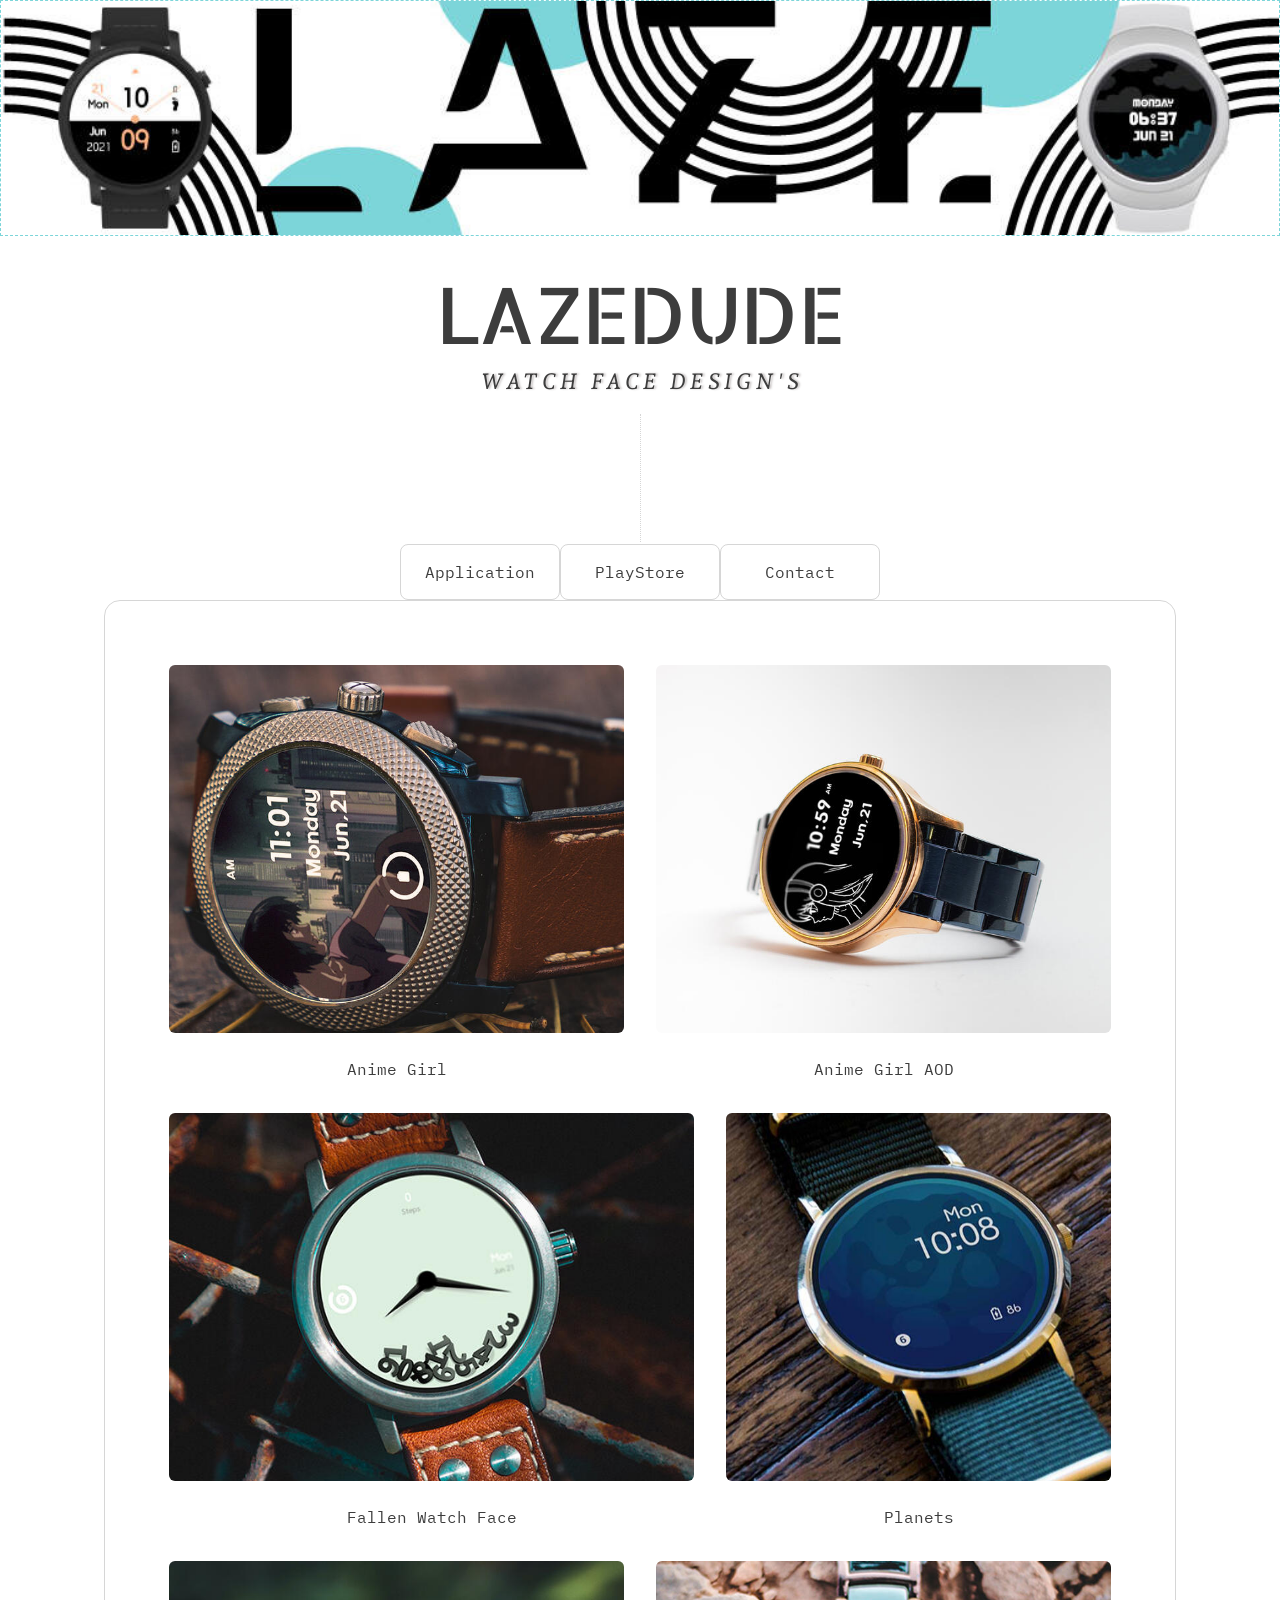
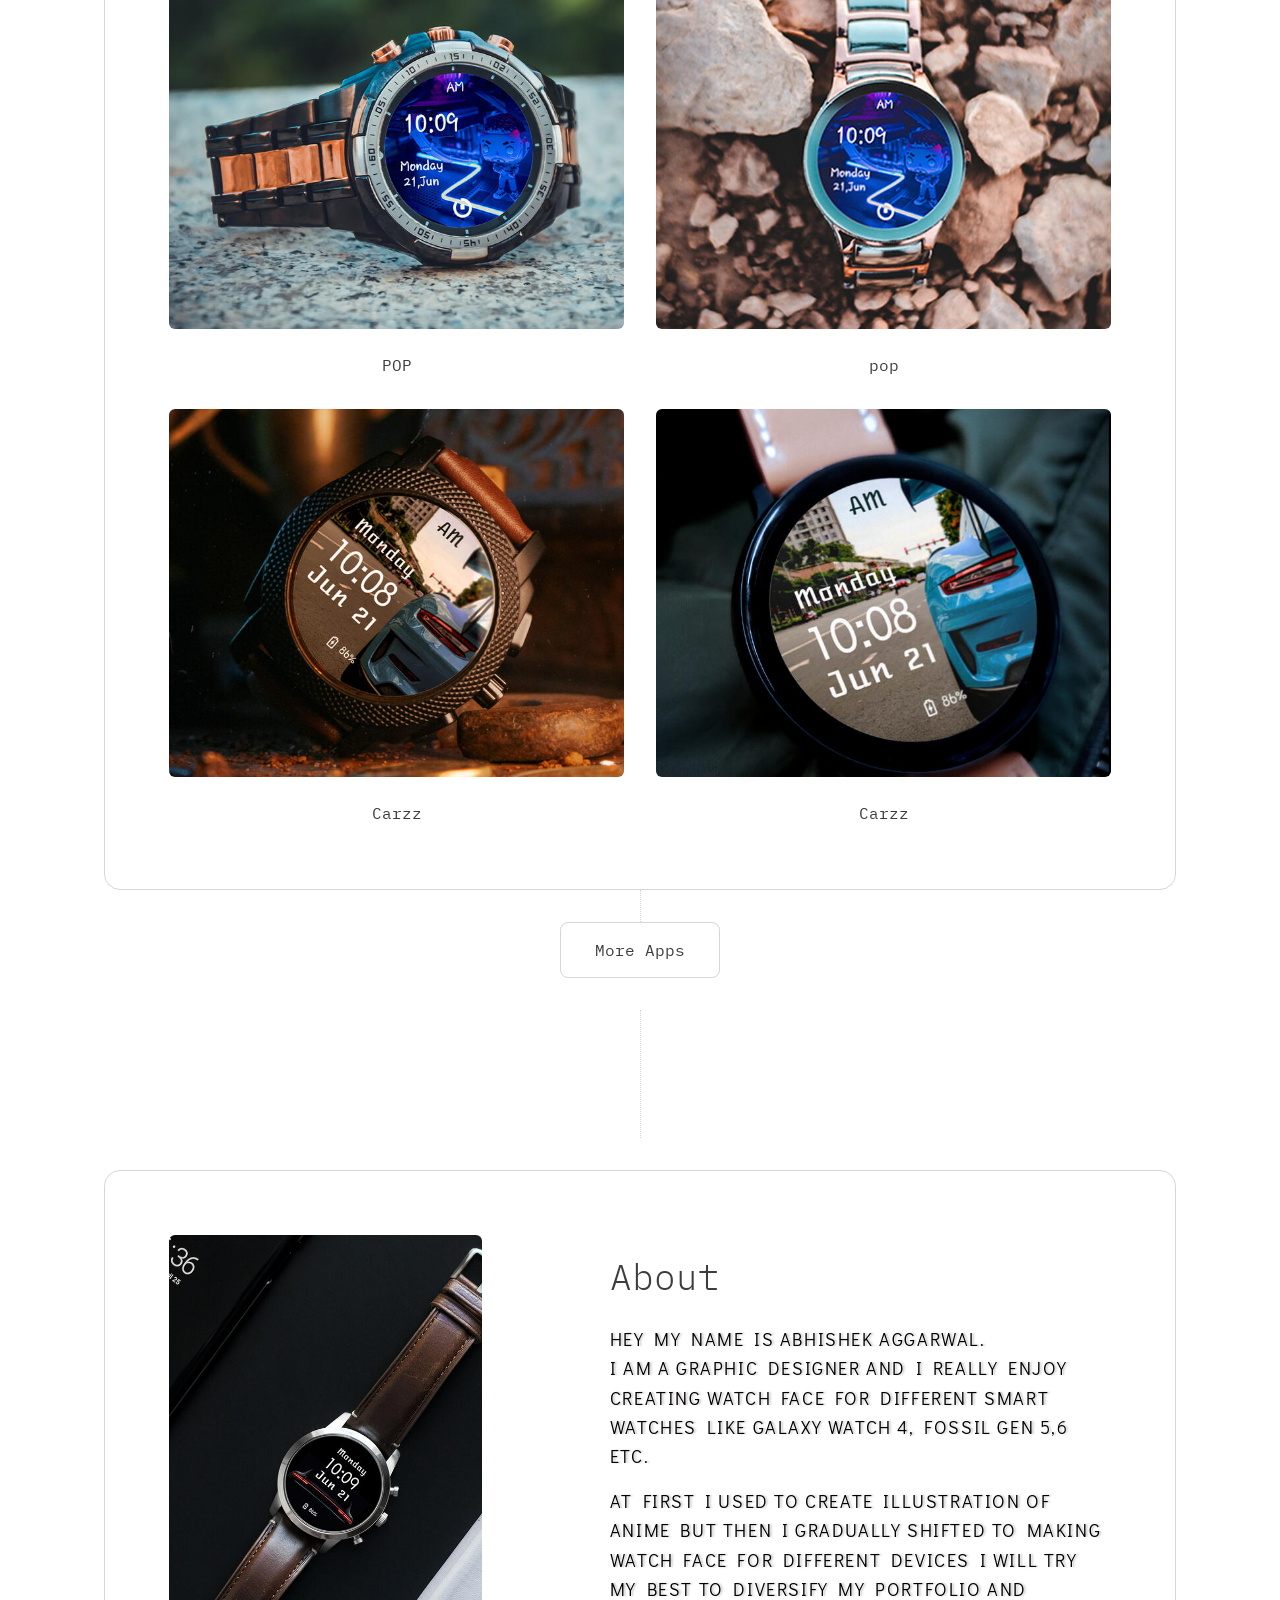
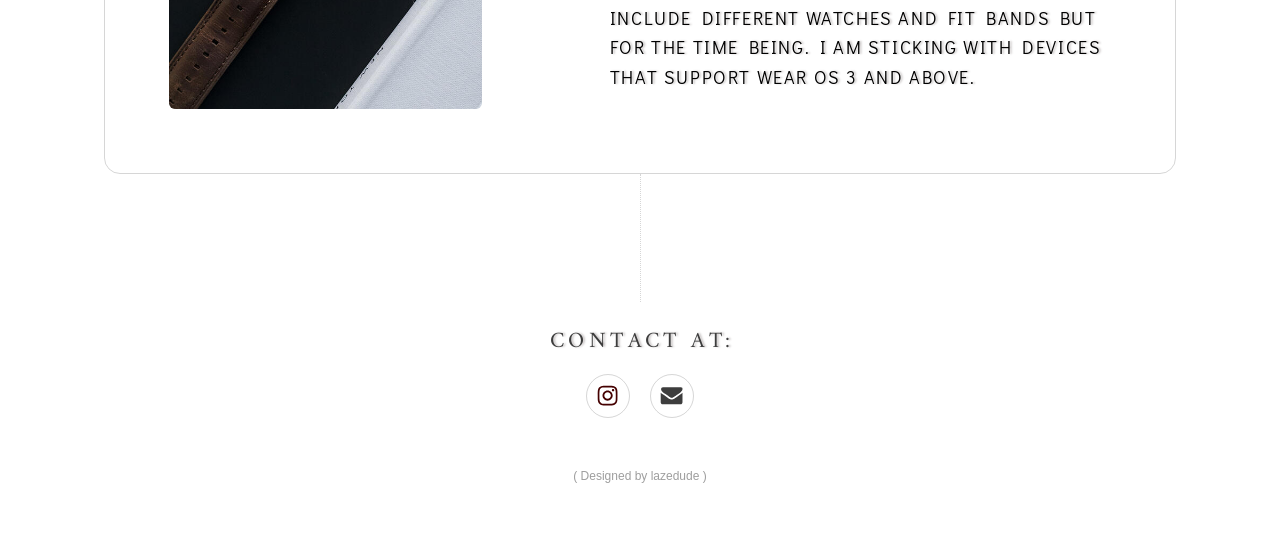
==== index.html @ 393a5303 "Minor Update" ====
<!DOCTYPE HTML>
<html lang="en">
	<head>
		<title>lazedude</title>
		<meta charset="utf-8" />
		<link rel="canonical" href="https://lazedude.github.io">
		<meta name="viewport" content="width=device-width,initial-scale=1,user-scalable=no" />
		<link href="https://fonts.googleapis.com/css?family=Andada+Pro:400,400italic%7CAllerta+Stencil:400,400italic%7CIBM+Plex+Mono:400,400italic,300,300italic%7CDidact+Gothic:400,400italic%7CAmiri:400,400italic%7CExo+2:600,600italic" rel="stylesheet" type="text/css" />
		<meta name="description" content="lazedude watch face" />
		<style>
			html,
			body,
			div,
			span,
			applet,
			object,
			iframe,
			h1,
			h2,
			h3,
			h4,
			h5,
			h6,
			p,
			blockquote,
			pre,
			a,
			abbr,
			acronym,
			address,
			big,
			cite,
			code,
			del,
			dfn,
			em,
			img,
			ins,
			kbd,
			q,
			s,
			samp,
			small,
			strike,
			strong,
			sub,
			sup,
			tt,
			var,
			b,
			u,
			i,
			center,
			dl,
			dt,
			dd,
			ol,
			ul,
			li,
			fieldset,
			form,
			label,
			legend,
			table,
			caption,
			tbody,
			tfoot,
			thead,
			tr,
			th,
			td,
			article,
			aside,
			canvas,
			details,
			embed,
			figure,
			figcaption,
			footer,
			header,
			hgroup,
			menu,
			nav,
			output,
			ruby,
			section,
			summary,
			time,
			mark,
			audio,
			video {
			    margin: 0;
			    padding: 0;
			    border: 0;
			    font-size: 100%;
			    font: inherit;
			    vertical-align: baseline;
			}
			article,
			aside,
			details,
			figcaption,
			figure,
			footer,
			header,
			hgroup,
			menu,
			nav,
			section {
			    display: block;
			}
			body {
			    line-height: 1;
			}
			ol,
			ul {
			    list-style: none;
			}
			blockquote,
			q {
			    quotes: none;
			}
			blockquote:before,
			blockquote:after,
			q:before,
			q:after {
			    content: "";
			    content: none;
			}
			table {
			    border-collapse: collapse;
			    border-spacing: 0;
			}
			body {
			    -webkit-text-size-adjust: none;
			}
			mark {
			    background-color: transparent;
			    color: inherit;
			}
			input::-moz-focus-inner {
			    border: 0;
			    padding: 0;
			}
			input[type="text"],
			input[type="email"],
			select,
			textarea {
			    -moz-appearance: none;
			    -webkit-appearance: none;
			    -ms-appearance: none;
			    appearance: none;
			}
			*,
			*:before,
			*:after {
			    box-sizing: border-box;
			}
			body {
			    line-height: 1;
			    min-height: var(--viewport-height);
			    min-width: 320px;
			    overflow-x: hidden;
			    word-wrap: break-word;
			    background-color: #ffffff;
			}
			body:after {
			    background-color: #ffffff;
			    content: "";
			    display: block;
			    height: 100%;
			    left: 0;
			    opacity: 0;
			    position: fixed;
			    top: 0;
			    transform: scale(1);
			    transition: opacity 1s ease-in-out 0s, visibility 1s 0s;
			    visibility: hidden;
			    width: 100%;
			    z-index: 1;
			}
			body.is-loading:after {
			    opacity: 1;
			    visibility: visible;
			}
			:root {
			    --background-height: 100vh;
			    --site-language-alignment: left;
			    --site-language-direction: ltr;
			    --site-language-flex-alignment: flex-start;
			    --viewport-height: 100vh;
			}
			html {
			    font-size: 16pt;
			}
			u {
			    text-decoration: underline;
			}
			strong {
			    color: inherit;
			    font-weight: bolder;
			}
			em {
			    font-style: italic;
			}
			code {
			    background-color: rgba(144, 144, 144, 0.25);
			    border-radius: 0.25em;
			    font-family: "Lucida Console", "Courier New", monospace;
			    font-size: 0.9em;
			    font-weight: normal;
			    letter-spacing: 0;
			    margin: 0 0.25em;
			    padding: 0.25em 0.5em;
			    text-indent: 0;
			}
			mark {
			    background-color: rgba(144, 144, 144, 0.25);
			}
			s {
			    text-decoration: line-through;
			}
			sub {
			    font-size: smaller;
			    vertical-align: sub;
			}
			sup {
			    font-size: smaller;
			    vertical-align: super;
			}
			a {
			    color: inherit;
			    text-decoration: underline;
			    transition: color 0.25s ease;
			}
			#wrapper {
			    -webkit-overflow-scrolling: touch;
			    align-items: center;
			    display: flex;
			    flex-direction: column;
			    justify-content: flex-start;
			    min-height: var(--viewport-height);
			    overflow: hidden;
			    position: relative;
			    z-index: 2;
			}
			#main {
			    align-items: center;
			    display: flex;
			    flex-grow: 0;
			    flex-shrink: 0;
			    justify-content: center;
			    max-width: 100%;
			    position: relative;
			    text-align: var(--alignment);
			    z-index: 1;
			    --alignment: center;
			    --flex-alignment: center;
			    --width: 75rem;
			    --padding-horizontal: 4rem;
			    --padding-vertical: 4rem;
			    transition: opacity 2s ease-in-out 0s;
			}
			#main > .inner {
			    border-radius: inherit;
			    max-width: 100%;
			    position: relative;
			    width: var(--width);
			    z-index: 1;
			    --spacing: 0rem;
			    padding: var(--padding-vertical) var(--padding-horizontal);
			}
			#main > .inner > header {
			    margin-bottom: var(--spacing);
			}
			#main > .inner > footer {
			    margin-top: var(--spacing);
			    border-bottom-left-radius: inherit;
			    border-bottom-right-radius: inherit;
			}
			#main > .inner > * > * {
			    margin-top: var(--spacing);
			    margin-bottom: var(--spacing);
			}
			#main > .inner > * > :first-child {
			    margin-top: 0 !important;
			}
			#main > .inner > * > :last-child {
			    margin-bottom: 0 !important;
			}
			#main > .inner > .full {
			    margin-left: calc(-4rem);
			    max-width: calc(100% + 8rem + 0.4725px);
			    width: calc(100% + 8rem + 0.4725px);
			}
			#main > .inner > .full:first-child {
			    border-top-left-radius: inherit;
			    border-top-right-radius: inherit;
			    margin-top: -4rem !important;
			}
			#main > .inner > .full:last-child {
			    border-bottom-left-radius: inherit;
			    border-bottom-right-radius: inherit;
			    margin-bottom: -4rem !important;
			}
			#main > .inner > .full.screen {
			    border-radius: 0 !important;
			    max-width: 100vw;
			    position: relative;
			    width: 100vw;
			    left: 50%;
			    margin-left: -50vw;
			    right: auto;
			}
			#main > .inner > * > .full {
			    margin-left: calc(-4rem);
			    max-width: calc(100% + 8rem + 0.4725px);
			    width: calc(100% + 8rem + 0.4725px);
			}
			#main > .inner > * > .full.screen {
			    border-radius: 0 !important;
			    max-width: 100vw;
			    position: relative;
			    width: 100vw;
			    left: 50%;
			    margin-left: -50vw;
			    right: auto;
			}
			#main > .inner > footer > .full:last-child {
			    margin-bottom: -4rem !important;
			    border-bottom-left-radius: inherit;
			    border-bottom-right-radius: inherit;
			}
			#main > .inner > .active > .full:first-child {
			    margin-top: -4rem !important;
			    border-top-left-radius: inherit;
			    border-top-right-radius: inherit;
			}
			#main > .inner > .active {
			    border-top-left-radius: inherit;
			    border-top-right-radius: inherit;
			}
			body.is-loading #main {
			    opacity: 0;
			}
			#main > .inner > header,
			#main > .inner > footer {
			    transition: opacity 0.25s ease-in-out 0.375s, visibility 0.25s linear 0.375s;
			}
			#main > .inner > header.hidden,
			#main > .inner > footer.hidden {
			    transition: opacity 0.25s ease-in-out, visibility 0.25s;
			    opacity: 0;
			    visibility: hidden;
			}
			#main > .inner > section {
			    transition: opacity 0.5s ease-in-out 0.25s, min-height 0.25s ease-in-out, max-height 0.25s ease-in-out;
			}
			#main > .inner > section.inactive {
			    opacity: 0;
			    transition: opacity 0.25s ease-in-out;
			}
			body.is-instant #main,
			body.is-instant #main > .inner > *,
			body.is-instant #main > .inner > section > * {
			    transition: none !important;
			}
			body.is-instant:after {
			    display: none !important;
			    transition: none !important;
			}
			@keyframes loading-spinner {
			    0% {
			        transform: rotate(0deg);
			    }
			    100% {
			        transform: rotate(360deg);
			    }
			}
			.deferred:before {
			    content: "";
			    display: block;
			    width: 4rem;
			    height: 4rem;
			    position: absolute;
			    top: 50%;
			    left: 50%;
			    margin: -2rem 0 0 -2rem;
			    animation: loading-spinner 1s infinite linear;
			    transition: opacity 0.25s ease;
			    transition-delay: 0.5s;
			    opacity: 0;
			    z-index: -1;
			    background-image: url("[data-uri]");
			    background-position: center;
			    background-repeat: no-repeat;
			    background-size: 3rem;
			}
			.deferred.loading:before {
			    opacity: 0.35;
			    z-index: 0;
			}
			h1,
			h2,
			h3,
			p {
			    direction: var(--site-language-direction);
			}
			h1 br + br,
			h2 br + br,
			h3 br + br,
			p br + br {
			    display: block;
			    content: " ";
			}
			h1 .li,
			h2 .li,
			h3 .li,
			p .li {
			    display: list-item;
			    margin: 0.75em 0 0 1em;
			    padding-left: 0.5em;
			}
			h1.style2,
			h2.style2,
			h3.style2,
			p.style2 br + br {
			    margin-top: 0.975rem;
			}
			h1.style2:not(:first-child),
			h2.style2:not(:first-child),
			h3.style2:not(:first-child),
			p.style2:not(:first-child) {
			    margin-top: 0.625rem !important;
			}
			h1.style2:not(:last-child),
			h2.style2:not(:last-child),
			h3.style2:not(:last-child),
			p.style2:not(:last-child) {
			    margin-bottom: 0.625rem !important;
			}
			h1.style2,
			h2.style2,
			h3.style2,
			p.style2 {
			    text-transform: uppercase;
			    color: #3d3d3d;
			    font-family: "Andada Pro", serif;
			    letter-spacing: 0.275rem;
			    width: calc(100% + 0.275rem);
			    font-size: 1.375em;
			    line-height: 1.625;
			    font-weight: 400;
			    text-shadow: 0.125rem 0rem 0.125rem rgba(87, 76, 76, 0.322);
			}
			h1.style2 a,
			h2.style2 a,
			h3.style2 a,
			p.style2 a {
			    text-decoration: underline;
			}
			h1.style2 a:hover,
			h2.style2 a:hover,
			h3.style2 a:hover,
			p.style2 a:hover {
			    text-decoration: none;
			}
			#text02 br + br {
			    margin-top: 0.6rem;
			}
			#text02:not(:first-child) {
			    margin-top: 0.625rem !important;
			}
			#text02:not(:last-child) {
			    margin-bottom: 0.625rem !important;
			}
			#text02 {
			    text-align: center;
			    color: #3d3d3d;
			    font-family: "Allerta Stencil", sans-serif;
			    letter-spacing: -0.1rem;
			    width: 100%;
			    font-size: 4.875em;
			    line-height: 1;
			    font-weight: 400;
			}
			#text02 a {
			    text-decoration: underline;
			}
			#text02 a:hover {
			    text-decoration: none;
			}
			h1.style3,
			h2.style3,
			h3.style3,
			p.style3 br + br {
			    margin-top: 0.825rem;
			}
			h1.style3,
			h2.style3,
			h3.style3,
			p.style3 {
			    color: #3d3d3d;
			    font-family: "IBM Plex Mono", monospace;
			    font-size: 2.25em;
			    line-height: 1.375;
			    font-weight: 300;
			}
			h1.style3 a,
			h2.style3 a,
			h3.style3 a,
			p.style3 a {
			    text-decoration: underline;
			}
			h1.style3 a:hover,
			h2.style3 a:hover,
			h3.style3 a:hover,
			p.style3 a:hover {
			    text-decoration: none;
			}
			h1.style5,
			h2.style5,
			h3.style5,
			p.style5 br + br {
			    margin-top: 0.975rem;
			}
			h1.style5:not(:first-child),
			h2.style5:not(:first-child),
			h3.style5:not(:first-child),
			p.style5:not(:first-child) {
			    margin-top: 0.625rem !important;
			}
			h1.style5:not(:last-child),
			h2.style5:not(:last-child),
			h3.style5:not(:last-child),
			p.style5:not(:last-child) {
			    margin-bottom: 0.625rem !important;
			}
			h1.style5,
			h2.style5,
			h3.style5,
			p.style5 {
			    text-transform: uppercase;
			    color: #000000;
			    font-family: "Didact Gothic", sans-serif;
			    letter-spacing: 0.1rem;
			    width: calc(100% + 0.1rem);
			    font-size: 1.125em;
			    line-height: 1.625;
			    font-weight: 400;
			    text-shadow: 0.125rem 0rem 0.125rem rgba(87, 76, 76, 0.322);
			}
			h1.style5 a,
			h2.style5 a,
			h3.style5 a,
			p.style5 a {
			    text-decoration: underline;
			}
			h1.style5 a:hover,
			h2.style5 a:hover,
			h3.style5 a:hover,
			p.style5 a:hover {
			    text-decoration: none;
			}
			h1.style4,
			h2.style4,
			h3.style4,
			p.style4 br + br {
			    margin-top: 0.975rem;
			}
			h1.style4:not(:first-child),
			h2.style4:not(:first-child),
			h3.style4:not(:first-child),
			p.style4:not(:first-child) {
			    margin-top: 0.625rem !important;
			}
			h1.style4:not(:last-child),
			h2.style4:not(:last-child),
			h3.style4:not(:last-child),
			p.style4:not(:last-child) {
			    margin-bottom: 0.625rem !important;
			}
			h1.style4,
			h2.style4,
			h3.style4,
			p.style4 {
			    text-transform: uppercase;
			    color: #3d3d3d;
			    font-family: "Amiri", serif;
			    letter-spacing: 0.275rem;
			    width: calc(100% + 0.275rem);
			    font-size: 1.375em;
			    line-height: 1.625;
			    font-weight: 400;
			    text-shadow: 0.125rem 0rem 0.125rem rgba(87, 76, 76, 0.322);
			}
			h1.style4 a,
			h2.style4 a,
			h3.style4 a,
			p.style4 a {
			    text-decoration: underline;
			}
			h1.style4 a:hover,
			h2.style4 a:hover,
			h3.style4 a:hover,
			p.style4 a:hover {
			    text-decoration: none;
			}
			h1.style6,
			h2.style6,
			h3.style6,
			p.style6 br + br {
			    margin-top: 1.05rem;
			}
			h1.style6,
			h2.style6,
			h3.style6,
			p.style6 {
			    text-align: center;
			    text-transform: uppercase;
			    color: #3d3d3d;
			    font-family: "Exo 2", sans-serif;
			    letter-spacing: -0.1rem;
			    width: 100%;
			    font-size: 7em;
			    line-height: 1.75;
			    font-weight: 600;
			}
			h1.style6 a,
			h2.style6 a,
			h3.style6 a,
			p.style6 a {
			    text-decoration: underline;
			}
			h1.style6 a:hover,
			h2.style6 a:hover,
			h3.style6 a:hover,
			p.style6 a:hover {
			    text-decoration: none;
			}
			hr {
			    border: 0;
			    padding: 0;
			    position: relative;
			    width: 100%;
			}
			hr:before {
			    content: "";
			    display: inline-block;
			    max-width: 100%;
			    vertical-align: middle;
			}
			hr.style3 {
			    text-align: center;
			}
			hr.style3:before {
			    height: 8rem;
			    border-left: dotted 1px rgba(61, 61, 61, 0.212);
			    width: 1px;
			}
			hr.style4 {
			    text-align: center;
			}
			hr.style4:before {
			    height: 2rem;
			    border-left: dotted 1px rgba(61, 61, 61, 0.212);
			    width: 1px;
			}
			hr.style1:not(:first-child) {
			    margin-top: 2rem !important;
			}
			hr.style1:not(:last-child) {
			    margin-bottom: 2rem !important;
			}
			hr.style1:before {
			    height: 8rem;
			    border-left: dotted 1px rgba(61, 61, 61, 0.212);
			    width: 1px;
			}
			.image {
			    display: block;
			    line-height: 0;
			    max-width: 100%;
			    position: relative;
			}
			.image .frame {
			    -webkit-backface-visibility: hidden;
			    -webkit-transform: translate3d(0, 0, 0);
			    display: inline-block;
			    max-width: 100%;
			    overflow: hidden;
			    vertical-align: top;
			    width: 100%;
			}
			.image .frame img {
			    border-radius: 0 !important;
			    max-width: 100%;
			    vertical-align: top;
			    width: inherit;
			}
			.image.full .frame {
			    display: block;
			}
			.image.full:first-child .frame {
			    border-top-left-radius: inherit;
			    border-top-right-radius: inherit;
			}
			.image.full:last-child .frame {
			    border-bottom-left-radius: inherit;
			    border-bottom-right-radius: inherit;
			}
			#image02:not(:first-child) {
			    margin-top: 2.375rem !important;
			}
			#image02:not(:last-child) {
			    margin-bottom: 2.375rem !important;
			}
			#image02 .frame {
			    width: 100vw;
			    height: 14.75rem;
			    border-color: #7cd5d9;
			    border-style: dashed;
			    border-width: 1px;
			    transition: none;
			}
			#image02 img {
			    height: 100% !important;
			    object-fit: cover;
			    object-position: center;
			    width: 100% !important;
			    border-radius: inherit !important;
			    padding: 0rem;
			}
			#image02 .frame img {
			    transition: none;
			}
			.image.style1 .frame {
			    width: 93.875rem;
			    height: 29.625rem;
			    border-radius: 0.375rem;
			    transition: none;
			}
			.image.style1 img {
			    height: 100% !important;
			    object-fit: cover;
			    object-position: center;
			    width: 100% !important;
			}
			.image.style1 .frame img {
			    transition: none;
			}
			.image.style2 .frame {
			    width: 93.875rem;
			    height: 29.625rem;
			    border-radius: 1.5rem;
			    transition: none;
			}
			.image.style2 img {
			    height: 100% !important;
			    object-fit: cover;
			    object-position: center;
			    width: 100% !important;
			}
			.image.style2 .frame img {
			    transition: none;
			}
			.container {
			    position: relative;
			}
			.container > .wrapper {
			    vertical-align: top;
			    position: relative;
			    max-width: 100%;
			    border-radius: inherit;
			}
			.container > .wrapper > .inner {
			    vertical-align: top;
			    position: relative;
			    max-width: 100%;
			    border-radius: inherit;
			    text-align: var(--alignment);
			}
			#main .container.full:first-child > .wrapper {
			    border-top-left-radius: inherit;
			    border-top-right-radius: inherit;
			}
			#main .container.full:last-child > .wrapper {
			    border-bottom-left-radius: inherit;
			    border-bottom-right-radius: inherit;
			}
			#main .container.full:first-child > .wrapper > .inner {
			    border-top-left-radius: inherit;
			    border-top-right-radius: inherit;
			}
			#main .container.full:last-child > .wrapper > .inner {
			    border-bottom-left-radius: inherit;
			    border-bottom-right-radius: inherit;
			}
			#container02 {
			    --padding-vertical: 0.125rem;
			}
			#container02 > .wrapper {
			    display: block;
			    margin: 0 auto 0 auto;
			    width: 35rem;
			    background-color: transparent;
			}
			#container02 > .wrapper > .inner {
			    --spacing: 0.875rem;
			    padding: var(--padding-vertical) var(--padding-horizontal);
			}
			#container02.default > .wrapper > .inner > * {
			    margin-bottom: var(--spacing);
			    margin-top: var(--spacing);
			}
			#container02.default > .wrapper > .inner > *:first-child {
			    margin-top: 0 !important;
			}
			#container02.default > .wrapper > .inner > *:last-child {
			    margin-bottom: 0 !important;
			}
			#container02.columns > .wrapper > .inner {
			    flex-wrap: wrap;
			    display: flex;
			    align-items: center;
			}
			#container02.columns > .wrapper > .inner > * {
			    flex-grow: 0;
			    flex-shrink: 0;
			    max-width: 100%;
			    text-align: var(--alignment);
			    padding: 0 0 0 2rem;
			}
			#container02.columns > .wrapper > .inner > * > * {
			    margin-bottom: var(--spacing);
			    margin-top: var(--spacing);
			}
			#container02.columns > .wrapper > .inner > * > *:first-child {
			    margin-top: 0 !important;
			}
			#container02.columns > .wrapper > .inner > * > *:last-child {
			    margin-bottom: 0 !important;
			}
			#container02.columns > .wrapper > .inner > *:first-child {
			    margin-left: -2rem;
			}
			#container02.default > .wrapper > .inner > .full {
			    margin-left: calc(var(--padding-horizontal) * -1);
			    max-width: none;
			    width: calc(100% + (var(--padding-horizontal) * 2) + 0.4725px);
			}
			#container02.default > .wrapper > .inner > .full:first-child {
			    margin-top: calc(var(--padding-vertical) * -1) !important;
			    border-top-left-radius: inherit;
			    border-top-right-radius: inherit;
			}
			#container02.default > .wrapper > .inner > .full:last-child {
			    margin-bottom: calc(var(--padding-vertical) * -1) !important;
			    border-bottom-left-radius: inherit;
			    border-bottom-right-radius: inherit;
			}
			#container02.columns > .wrapper > .inner > div > .full {
			    margin-left: calc(-1rem);
			    max-width: none;
			    width: calc(100% + 2rem + 0.4725px);
			}
			#container02.columns > .wrapper > .inner > div:first-child > .full {
			    margin-left: calc(var(--padding-horizontal) * -1);
			    width: calc(100% + var(--padding-horizontal) + 1rem + 0.4725px);
			}
			#container02.columns > .wrapper > .inner > div:last-child > .full {
			    width: calc(100% + var(--padding-horizontal) + 1rem + 0.4725px);
			}
			#container02.columns > .wrapper > .inner > div > .full:first-child {
			    margin-top: calc(var(--padding-vertical) * -1) !important;
			}
			#container02.columns > .wrapper > .inner > div > .full:last-child {
			    margin-bottom: calc(var(--padding-vertical) * -1) !important;
			}
			#container02.columns > .wrapper > .inner > .full {
			    align-self: stretch;
			}
			#container02.columns > .wrapper > .inner > .full:first-child {
			    border-bottom-left-radius: inherit;
			    border-top-left-radius: inherit;
			}
			#container02.columns > .wrapper > .inner > .full:last-child {
			    border-bottom-right-radius: inherit;
			    border-top-right-radius: inherit;
			}
			#container02.columns > .wrapper > .inner > .full > .full:first-child:last-child {
			    border-radius: inherit;
			    height: calc(100% + (var(--padding-vertical) * 2));
			}
			#container02.columns > .wrapper > .inner > .full > .full:first-child:last-child > * {
			    border-radius: inherit;
			    height: 100%;
			    position: absolute;
			    width: 100%;
			}
			#container02.columns > .wrapper > .inner > .full > .full:first-child:last-child > * > * {
			    border-radius: inherit;
			    height: 100%;
			}
			.container.style1 {
			    --alignment: left;
			    --flex-alignment: flex-start;
			    --padding-horizontal: 4rem;
			    --padding-vertical: 4rem;
			    display: flex;
			    width: 100%;
			    align-items: center;
			    justify-content: center;
			    background-color: transparent;
			    border-color: rgba(61, 61, 61, 0.212);
			    border-style: solid;
			    border-width: 1px;
			    border-radius: 1rem;
			}
			.container.style1 > .wrapper > .inner {
			    --spacing: 1.5rem;
			    padding: var(--padding-vertical) var(--padding-horizontal);
			    border-radius: calc(1rem - 1px);
			}
			.container.style1 > .wrapper {
			    max-width: var(--width);
			    width: 100%;
			}
			.container.style1.default > .wrapper > .inner > * {
			    margin-bottom: var(--spacing);
			    margin-top: var(--spacing);
			}
			.container.style1.default > .wrapper > .inner > *:first-child {
			    margin-top: 0 !important;
			}
			.container.style1.default > .wrapper > .inner > *:last-child {
			    margin-bottom: 0 !important;
			}
			.container.style1.columns > .wrapper > .inner {
			    flex-wrap: wrap;
			    display: flex;
			    align-items: center;
			}
			.container.style1.columns > .wrapper > .inner > * {
			    flex-grow: 0;
			    flex-shrink: 0;
			    max-width: 100%;
			    text-align: var(--alignment);
			    padding: 0 0 0 8rem;
			}
			.container.style1.columns > .wrapper > .inner > * > * {
			    margin-bottom: var(--spacing);
			    margin-top: var(--spacing);
			}
			.container.style1.columns > .wrapper > .inner > * > *:first-child {
			    margin-top: 0 !important;
			}
			.container.style1.columns > .wrapper > .inner > * > *:last-child {
			    margin-bottom: 0 !important;
			}
			.container.style1.columns > .wrapper > .inner > *:first-child {
			    margin-left: -8rem;
			}
			.container.style1.default > .wrapper > .inner > .full {
			    margin-left: calc(var(--padding-horizontal) * -1);
			    max-width: none;
			    width: calc(100% + (var(--padding-horizontal) * 2) + 0.4725px);
			}
			.container.style1.default > .wrapper > .inner > .full:first-child {
			    margin-top: calc(var(--padding-vertical) * -1) !important;
			    border-top-left-radius: inherit;
			    border-top-right-radius: inherit;
			}
			.container.style1.default > .wrapper > .inner > .full:last-child {
			    margin-bottom: calc(var(--padding-vertical) * -1) !important;
			    border-bottom-left-radius: inherit;
			    border-bottom-right-radius: inherit;
			}
			.container.style1.columns > .wrapper > .inner > div > .full {
			    margin-left: calc(-4rem);
			    max-width: none;
			    width: calc(100% + 8rem + 0.4725px);
			}
			.container.style1.columns > .wrapper > .inner > div:first-child > .full {
			    margin-left: calc(var(--padding-horizontal) * -1);
			    width: calc(100% + var(--padding-horizontal) + 4rem + 0.4725px);
			}
			.container.style1.columns > .wrapper > .inner > div:last-child > .full {
			    width: calc(100% + var(--padding-horizontal) + 4rem + 0.4725px);
			}
			.container.style1.columns > .wrapper > .inner > div > .full:first-child {
			    margin-top: calc(var(--padding-vertical) * -1) !important;
			}
			.container.style1.columns > .wrapper > .inner > div > .full:last-child {
			    margin-bottom: calc(var(--padding-vertical) * -1) !important;
			}
			.container.style1.columns > .wrapper > .inner > .full {
			    align-self: stretch;
			}
			.container.style1.columns > .wrapper > .inner > .full:first-child {
			    border-bottom-left-radius: inherit;
			    border-top-left-radius: inherit;
			}
			.container.style1.columns > .wrapper > .inner > .full:last-child {
			    border-bottom-right-radius: inherit;
			    border-top-right-radius: inherit;
			}
			.container.style1.columns > .wrapper > .inner > .full > .full:first-child:last-child {
			    border-radius: inherit;
			    height: calc(100% + (var(--padding-vertical) * 2));
			}
			.container.style1.columns > .wrapper > .inner > .full > .full:first-child:last-child > * {
			    border-radius: inherit;
			    height: 100%;
			    position: absolute;
			    width: 100%;
			}
			.container.style1.columns > .wrapper > .inner > .full > .full:first-child:last-child > * > * {
			    border-radius: inherit;
			    height: 100%;
			}
			#container01 > .wrapper > .inner > :nth-child(1) {
			    width: calc(40% + 4rem);
			}
			#container01 > .wrapper > .inner > :nth-child(2) {
			    width: calc(60% + 4rem);
			}
			.container.style2 {
			    --padding-horizontal: 0.5rem;
			    --padding-vertical: 1.375rem;
			}
			.container.style2 > .wrapper {
			    display: block;
			    margin: 0 auto 0 auto;
			    width: 28rem;
			    background-color: transparent;
			}
			.container.style2 > .wrapper > .inner {
			    --spacing: 0.875rem;
			    padding: var(--padding-vertical) var(--padding-horizontal);
			}
			.container.style2.default > .wrapper > .inner > * {
			    margin-bottom: var(--spacing);
			    margin-top: var(--spacing);
			}
			.container.style2.default > .wrapper > .inner > *:first-child {
			    margin-top: 0 !important;
			}
			.container.style2.default > .wrapper > .inner > *:last-child {
			    margin-bottom: 0 !important;
			}
			.container.style2.columns > .wrapper > .inner {
			    flex-wrap: wrap;
			    display: flex;
			    align-items: center;
			}
			.container.style2.columns > .wrapper > .inner > * {
			    flex-grow: 0;
			    flex-shrink: 0;
			    max-width: 100%;
			    text-align: var(--alignment);
			    padding: 0 0 0 2rem;
			}
			.container.style2.columns > .wrapper > .inner > * > * {
			    margin-bottom: var(--spacing);
			    margin-top: var(--spacing);
			}
			.container.style2.columns > .wrapper > .inner > * > *:first-child {
			    margin-top: 0 !important;
			}
			.container.style2.columns > .wrapper > .inner > * > *:last-child {
			    margin-bottom: 0 !important;
			}
			.container.style2.columns > .wrapper > .inner > *:first-child {
			    margin-left: -2rem;
			}
			.container.style2.default > .wrapper > .inner > .full {
			    margin-left: calc(var(--padding-horizontal) * -1);
			    max-width: none;
			    width: calc(100% + (var(--padding-horizontal) * 2) + 0.4725px);
			}
			.container.style2.default > .wrapper > .inner > .full:first-child {
			    margin-top: calc(var(--padding-vertical) * -1) !important;
			    border-top-left-radius: inherit;
			    border-top-right-radius: inherit;
			}
			.container.style2.default > .wrapper > .inner > .full:last-child {
			    margin-bottom: calc(var(--padding-vertical) * -1) !important;
			    border-bottom-left-radius: inherit;
			    border-bottom-right-radius: inherit;
			}
			.container.style2.columns > .wrapper > .inner > div > .full {
			    margin-left: calc(-1rem);
			    max-width: none;
			    width: calc(100% + 2rem + 0.4725px);
			}
			.container.style2.columns > .wrapper > .inner > div:first-child > .full {
			    margin-left: calc(var(--padding-horizontal) * -1);
			    width: calc(100% + var(--padding-horizontal) + 1rem + 0.4725px);
			}
			.container.style2.columns > .wrapper > .inner > div:last-child > .full {
			    width: calc(100% + var(--padding-horizontal) + 1rem + 0.4725px);
			}
			.container.style2.columns > .wrapper > .inner > div > .full:first-child {
			    margin-top: calc(var(--padding-vertical) * -1) !important;
			}
			.container.style2.columns > .wrapper > .inner > div > .full:last-child {
			    margin-bottom: calc(var(--padding-vertical) * -1) !important;
			}
			.container.style2.columns > .wrapper > .inner > .full {
			    align-self: stretch;
			}
			.container.style2.columns > .wrapper > .inner > .full:first-child {
			    border-bottom-left-radius: inherit;
			    border-top-left-radius: inherit;
			}
			.container.style2.columns > .wrapper > .inner > .full:last-child {
			    border-bottom-right-radius: inherit;
			    border-top-right-radius: inherit;
			}
			.container.style2.columns > .wrapper > .inner > .full > .full:first-child:last-child {
			    border-radius: inherit;
			    height: calc(100% + (var(--padding-vertical) * 2));
			}
			.container.style2.columns > .wrapper > .inner > .full > .full:first-child:last-child > * {
			    border-radius: inherit;
			    height: 100%;
			    position: absolute;
			    width: 100%;
			}
			.container.style2.columns > .wrapper > .inner > .full > .full:first-child:last-child > * > * {
			    border-radius: inherit;
			    height: 100%;
			}
			.container.style3 {
			    --alignment: center;
			    --flex-alignment: center;
			    --padding-horizontal: 2rem;
			    --padding-vertical: 2rem;
			}
			.container.style3 > .wrapper {
			    display: inline-block;
			    width: 92rem;
			    background-color: transparent;
			    border-color: rgba(61, 61, 61, 0.212);
			    border-style: solid;
			    border-width: 1px;
			    border-radius: 1.5rem;
			}
			.container.style3 > .wrapper > .inner {
			    --spacing: 2.5rem;
			    padding: var(--padding-vertical) var(--padding-horizontal);
			    border-radius: calc(1.5rem - 1px);
			}
			.container.style3.default > .wrapper > .inner > * {
			    margin-bottom: var(--spacing);
			    margin-top: var(--spacing);
			}
			.container.style3.default > .wrapper > .inner > *:first-child {
			    margin-top: 0 !important;
			}
			.container.style3.default > .wrapper > .inner > *:last-child {
			    margin-bottom: 0 !important;
			}
			.container.style3.columns > .wrapper > .inner {
			    flex-wrap: wrap;
			    display: flex;
			    align-items: center;
			}
			.container.style3.columns > .wrapper > .inner > * {
			    flex-grow: 0;
			    flex-shrink: 0;
			    max-width: 100%;
			    text-align: var(--alignment);
			    padding: 0 0 0 8rem;
			}
			.container.style3.columns > .wrapper > .inner > * > * {
			    margin-bottom: var(--spacing);
			    margin-top: var(--spacing);
			}
			.container.style3.columns > .wrapper > .inner > * > *:first-child {
			    margin-top: 0 !important;
			}
			.container.style3.columns > .wrapper > .inner > * > *:last-child {
			    margin-bottom: 0 !important;
			}
			.container.style3.columns > .wrapper > .inner > *:first-child {
			    margin-left: -8rem;
			}
			.container.style3.default > .wrapper > .inner > .full {
			    margin-left: calc(var(--padding-horizontal) * -1);
			    max-width: none;
			    width: calc(100% + (var(--padding-horizontal) * 2) + 0.4725px);
			}
			.container.style3.default > .wrapper > .inner > .full:first-child {
			    margin-top: calc(var(--padding-vertical) * -1) !important;
			    border-top-left-radius: inherit;
			    border-top-right-radius: inherit;
			}
			.container.style3.default > .wrapper > .inner > .full:last-child {
			    margin-bottom: calc(var(--padding-vertical) * -1) !important;
			    border-bottom-left-radius: inherit;
			    border-bottom-right-radius: inherit;
			}
			.container.style3.columns > .wrapper > .inner > div > .full {
			    margin-left: calc(-4rem);
			    max-width: none;
			    width: calc(100% + 8rem + 0.4725px);
			}
			.container.style3.columns > .wrapper > .inner > div:first-child > .full {
			    margin-left: calc(var(--padding-horizontal) * -1);
			    width: calc(100% + var(--padding-horizontal) + 4rem + 0.4725px);
			}
			.container.style3.columns > .wrapper > .inner > div:last-child > .full {
			    width: calc(100% + var(--padding-horizontal) + 4rem + 0.4725px);
			}
			.container.style3.columns > .wrapper > .inner > div > .full:first-child {
			    margin-top: calc(var(--padding-vertical) * -1) !important;
			}
			.container.style3.columns > .wrapper > .inner > div > .full:last-child {
			    margin-bottom: calc(var(--padding-vertical) * -1) !important;
			}
			.container.style3.columns > .wrapper > .inner > .full {
			    align-self: stretch;
			    min-height: 19rem;
			}
			.container.style3.columns > .wrapper > .inner > .full:first-child {
			    border-bottom-left-radius: inherit;
			    border-top-left-radius: inherit;
			}
			.container.style3.columns > .wrapper > .inner > .full:last-child {
			    border-bottom-right-radius: inherit;
			    border-top-right-radius: inherit;
			}
			.container.style3.columns > .wrapper > .inner > .full > .full:first-child:last-child {
			    border-radius: inherit;
			    height: calc(100% + (var(--padding-vertical) * 2));
			}
			.container.style3.columns > .wrapper > .inner > .full > .full:first-child:last-child > * {
			    border-radius: inherit;
			    height: 100%;
			    position: absolute;
			    width: 100%;
			}
			.container.style3.columns > .wrapper > .inner > .full > .full:first-child:last-child > * > * {
			    border-radius: inherit;
			    height: 100%;
			}
			#container04 > .wrapper > .inner > :nth-child(1) {
			    width: calc(50% + 4rem);
			}
			#container04 > .wrapper > .inner > :nth-child(2) {
			    width: calc(50% + 4rem);
			}
			.buttons {
			    cursor: default;
			    display: flex;
			    justify-content: var(--flex-alignment);
			    letter-spacing: 0;
			    padding: 0;
			}
			.buttons li {
			    max-width: 100%;
			}
			.buttons li a {
			    align-items: center;
			    justify-content: center;
			    max-width: 100%;
			    text-align: center;
			    text-decoration: none;
			    vertical-align: middle;
			    white-space: nowrap;
			}
			.buttons.style1 {
			    gap: 0rem;
			    flex-direction: row;
			    flex-wrap: wrap;
			}
			.buttons.style1 li a {
			    display: flex;
			    width: 10rem;
			    height: 3.5rem;
			    line-height: 3.5rem;
			    padding: 0 1.75rem;
			    vertical-align: middle;
			    font-family: "IBM Plex Mono", monospace;
			    font-size: 1em;
			    font-weight: 400;
			    border-radius: 0.5rem;
			    direction: var(--site-language-direction);
			    transition: color 0.25s ease, background-color 0.25s ease, border-color 0.25s ease;
			}
			.buttons.style1 .button {
			    color: #3d3d3d;
			    border: solid 1px rgba(61, 61, 61, 0.212);
			}
			.buttons.style1 .button:hover {
			    border-color: #000000 !important;
			    color: #000000 !important;
			}
			#footer {
			    margin-top: 1.5rem !important;
			}
			.gallery .inner {
			    display: inline-block;
			    max-width: 100%;
			    vertical-align: middle;
			}
			.gallery ul li {
			    position: relative;
			}
			.gallery ul li .thumbnail {
			    border-radius: inherit;
			    position: relative;
			}
			.gallery ul li .frame {
			    -webkit-backface-visibility: hidden;
			    -webkit-transform: translate3d(0, 0, 0);
			    display: inline-block;
			    overflow: hidden;
			    vertical-align: top;
			}
			.gallery ul li img {
			    margin: 0;
			    max-width: 100%;
			    vertical-align: top;
			    width: auto;
			}
			.gallery ul li .caption {
			    width: 100%;
			}
			.gallery ul li .caption p {
			    width: 100%;
			}
			@keyframes gallery-modal-spinner {
			    0% {
			        transform: rotate(0deg);
			    }
			    100% {
			        transform: rotate(360deg);
			    }
			}
			.gallery-modal {
			    -webkit-tap-highlight-color: rgba(0, 0, 0, 0);
			    align-items: center;
			    background-color: rgba(10, 10, 10, 0.85);
			    display: flex;
			    flex-direction: column;
			    height: 100%;
			    justify-content: center;
			    left: 0;
			    opacity: 0;
			    outline: 0;
			    pointer-events: none;
			    position: fixed;
			    top: 0;
			    transition: opacity 0.5s ease, visibility 0.5s, z-index 0.5s;
			    user-select: none;
			    visibility: hidden;
			    width: 100%;
			    z-index: 0;
			}
			.gallery-modal:before {
			    animation: gallery-modal-spinner 1s infinite linear;
			    background-image: url("[data-uri]");
			    background-position: center;
			    background-repeat: no-repeat;
			    background-size: 4rem;
			    content: "";
			    display: block;
			    height: 4rem;
			    left: 50%;
			    margin: -2rem 0 0 -2rem;
			    opacity: 0;
			    position: absolute;
			    top: 50%;
			    transition: opacity 0.25s ease;
			    transition-delay: 0.5s;
			    width: 4rem;
			}
			.gallery-modal .inner {
			    opacity: 0;
			    transform: translateY(0.75em);
			    transition: all 0.5s ease;
			}
			.gallery-modal .inner img {
			    box-shadow: 0 1em 3em 0 rgba(0, 0, 0, 0.35);
			    display: block;
			    max-height: 85vh;
			    max-width: 80vw;
			}
			.gallery-modal .nav {
			    background-image: url("[data-uri]");
			    background-position: center;
			    background-repeat: no-repeat;
			    background-size: 3rem;
			    cursor: pointer;
			    height: 40%;
			    max-width: 10vw;
			    min-height: 6rem;
			    opacity: 0.25;
			    position: fixed;
			    top: 30%;
			    transition: opacity 0.25s ease;
			    width: 8rem;
			}
			.gallery-modal .nav:hover {
			    opacity: 1;
			}
			.gallery-modal .nav.next {
			    right: 0;
			}
			.gallery-modal .nav.previous {
			    left: 0;
			    transform: scaleX(-1);
			}
			.gallery-modal .close {
			    background-image: url("[data-uri]");
			    background-position: top 1rem right 1rem;
			    background-repeat: no-repeat;
			    background-size: 3rem;
			    cursor: pointer;
			    display: block;
			    height: 6rem;
			    opacity: 0.25;
			    position: absolute;
			    right: 0;
			    top: 0;
			    transition: opacity 0.25s ease;
			    width: 6rem;
			}
			.gallery-modal .close:hover {
			    opacity: 1;
			}
			.gallery-modal.visible {
			    opacity: 1;
			    pointer-events: auto;
			    visibility: visible;
			    z-index: 10000;
			}
			.gallery-modal.visible:before {
			    opacity: 1;
			}
			.gallery-modal.loaded:before {
			    opacity: 0 !important;
			    transition-delay: 0s !important;
			}
			.gallery-modal.loaded .inner {
			    opacity: 1;
			    transform: translateY(0);
			}
			.gallery-modal.switching .inner {
			    transition: opacity 0.375s ease, transform 0.5s ease;
			}
			.gallery.style1 .inner {
			    max-width: 100%;
			    width: 100%;
			}
			.gallery.style1 ul li {
			    border-radius: 0.375rem;
			    display: flex;
			    flex-direction: column;
			    flex-grow: 1;
			    flex-shrink: 1;
			    margin: 1rem;
			}
			.gallery.style1 ul li .frame {
			    border-radius: 0.375rem;
			    display: flex;
			    flex-grow: 1;
			    flex-shrink: 1;
			}
			.gallery.style1 ul li .caption p {
			    padding-bottom: 0rem;
			    padding-top: 1.5rem;
			    text-align: center;
			    color: #3d3d3d;
			    font-family: "IBM Plex Mono", monospace;
			    font-size: 1em;
			    line-height: 1.5;
			    font-weight: 400;
			}
			.gallery.style1 ul {
			    display: flex;
			    flex-wrap: wrap;
			    margin: -1rem 0 -1rem -1rem;
			    width: calc(100% + 2rem);
			}
			.gallery.style1 ul li img {
			    display: block;
			    flex-grow: 1;
			    flex-shrink: 1;
			    height: auto;
			    max-height: 23rem;
			    object-fit: cover;
			    object-position: center;
			}
			.gallery.style1 ul li .thumbnail img {
			    transition: transform 0.25s ease, filter 0.25s ease;
			}
			.gallery.style1 ul li .thumbnail:hover img {
			    transform: scale(1.06);
			}
			.icons {
			    display: flex;
			    flex-wrap: wrap;
			    justify-content: var(--flex-alignment);
			    letter-spacing: 0;
			    padding: 0;
			}
			.icons li {
			    position: relative;
			    z-index: 1;
			}
			.icons li a {
			    align-items: center;
			    display: flex;
			    justify-content: center;
			}
			.icons li a svg {
			    display: block;
			    position: relative;
			}
			.icons li a + svg {
			    display: block;
			    height: 100%;
			    left: 0;
			    pointer-events: none;
			    position: absolute;
			    top: 0;
			    width: 100%;
			    z-index: -1;
			}
			.icons li a .label {
			    display: none;
			}
			.icons.style1 {
			    font-size: 1.375em;
			    gap: 1.25rem;
			}
			.icons.style1 li a {
			    border-radius: 100%;
			    height: 2em;
			    width: 2em;
			    transition: color 0.25s ease, background-color 0.25s ease, border-color 0.25s ease;
			}
			.icons.style1 li a svg {
			    height: 60%;
			    width: 60%;
			    transition: fill 0.25s ease;
			}
			.icons.style1 a svg {
			    fill: #3d3d3d;
			}
			.icons.style1 a {
			    border: solid 1px rgba(61, 61, 61, 0.212);
			}
			.icons.style1 a:hover {
			    border-color: #000000 !important;
			}
			.icons.style1 a:hover svg {
			    fill: #000000 !important;
			}
			.icons.style1 li a + svg {
			    transition: fill 0.25s ease, stroke 0.25s ease;
			}
			#icons01 .n01 svg {
			    fill: #450000;
			}
			.icc-credits {
			    display: block;
			    opacity: 1 !important;
			    position: relative;
			    transition-delay: 0s !important;
			}
			.icc-credits span {
			    border-radius: 24px;
			    cursor: pointer;
			    display: inline-block;
			    font-family: Arial, sans-serif;
			    font-size: 12px;
			    letter-spacing: 0;
			    line-height: 1;
			    position: relative;
			    text-decoration: none;
			    width: auto;
			}
			.icc-credits span a {
			    display: inline-block;
			    padding: 0.5em 0.375em;
			    position: relative;
			    text-decoration: none;
			    transition: color 0.25s ease, transform 0.25s ease;
			    z-index: 1;
			}
			.icc-credits span a:before {
			    content: "( ";
			    opacity: 1;
			    transition: opacity 0.25s ease;
			}
			.icc-credits span a:after {
			    content: " )";
			    opacity: 1;
			    transition: opacity 0.25s ease;
			}
			.icc-credits span::after {
			    background-image: linear-gradient(30deg, #a464a1 15%, #3b5dad 85%);
			    border-radius: inherit;
			    box-shadow: 0 0.25em 1.25em 0 rgba(0, 0, 0, 0.25);
			    content: "";
			    display: block;
			    height: calc(100% + 2px);
			    left: -1px;
			    opacity: 0;
			    pointer-events: none;
			    position: absolute;
			    top: -1px;
			    transition: opacity 0.25s ease, box-shadow 0.25s ease, transform 0.25s ease;
			    width: calc(100% + 2px);
			}
			.icc-credits span:hover {
			    text-transform: none !important;
			}
			.icc-credits span:hover a {
			    color: #ffffff !important;
			    transform: scale(1.1) translateY(-0.05rem);
			}
			.icc-credits span:hover a:before {
			    opacity: 0;
			}
			.icc-credits span:hover a:after {
			    opacity: 0;
			}
			.icc-credits span:hover::after {
			    opacity: 1;
			    transform: scale(1.1) translateY(-0.05rem);
			}
			#credits span {
			    color: rgba(61, 61, 61, 0.498);
			}
			@media (orientation: portrait) {
			    .gallery-modal .inner img {
			        max-width: 100vw;
			    }
			    .gallery-modal .nav {
			        background-image: none;
			        max-width: 35%;
			        opacity: 1;
			        width: 8rem;
			    }
			    .gallery-modal .nav:before {
			        background-color: rgba(144, 144, 144, 0.5);
			        background-image: url("[data-uri]");
			        background-position: center;
			        background-repeat: no-repeat;
			        background-size: 1.5rem;
			        border-radius: 3rem;
			        content: "";
			        display: block;
			        height: 3rem;
			        position: absolute;
			        right: 1rem;
			        top: calc(50% - 1.5rem);
			        width: 3rem;
			    }
			}
			@media (max-width: 1920px) {
			}
			@media (max-width: 1680px) {
			    html {
			        font-size: 12pt;
			    }
			}
			@media (max-width: 1280px) {
			    html {
			        font-size: 12pt;
			    }
			    .gallery-modal .nav {
			        opacity: 1;
			    }
			    .gallery-modal .close {
			        opacity: 1;
			    }
			}
			@media (max-width: 1024px) {
			}
			@media (max-width: 980px) {
			    html {
			        font-size: 10pt;
			    }
			}
			@media (max-width: 736px) {
			    html {
			        font-size: 12pt;
			    }
			    #main {
			        --padding-horizontal: 1rem;
			        --padding-vertical: 1rem;
			    }
			    #main > .inner {
			        --spacing: 0rem;
			    }
			    #main > .inner > .full {
			        margin-left: calc(-1rem);
			        max-width: calc(100% + 2rem + 0.4725px);
			        width: calc(100% + 2rem + 0.4725px);
			    }
			    #main > .inner > .full:first-child {
			        margin-top: -1rem !important;
			    }
			    #main > .inner > .full:last-child {
			        margin-bottom: -1rem !important;
			    }
			    #main > .inner > .full.screen {
			        margin-left: -50vw;
			    }
			    #main > .inner > * > .full {
			        margin-left: calc(-1rem);
			        max-width: calc(100% + 2rem + 0.4725px);
			        width: calc(100% + 2rem + 0.4725px);
			    }
			    #main > .inner > * > .full.screen {
			        margin-left: -50vw;
			    }
			    #main > .inner > footer > .full:last-child {
			        margin-bottom: -1rem !important;
			    }
			    #main > .inner > .active > .full:first-child {
			        margin-top: -1rem !important;
			    }
			    h1.style2:not(:first-child),
			    h2.style2:not(:first-child),
			    h3.style2:not(:first-child),
			    p.style2:not(:first-child) {
			        margin-top: 0.46875rem !important;
			    }
			    h1.style2:not(:last-child),
			    h2.style2:not(:last-child),
			    h3.style2:not(:last-child),
			    p.style2:not(:last-child) {
			        margin-bottom: 0.46875rem !important;
			    }
			    h1.style2,
			    h2.style2,
			    h3.style2,
			    p.style2 {
			        letter-spacing: 0.240625rem;
			        width: calc(100% + 0.240625rem);
			        font-size: 1.375em;
			        line-height: 1.625;
			    }
			    #text02:not(:first-child) {
			        margin-top: 0.46875rem !important;
			    }
			    #text02:not(:last-child) {
			        margin-bottom: 0.46875rem !important;
			    }
			    #text02 {
			        letter-spacing: -0.0875rem;
			        width: 100%;
			        font-size: 3.5em;
			        line-height: 1;
			    }
			    h1.style3,
			    h2.style3,
			    h3.style3,
			    p.style3 {
			        letter-spacing: 0rem;
			        width: 100%;
			        font-size: 2.25em;
			        line-height: 1.375;
			    }
			    h1.style5:not(:first-child),
			    h2.style5:not(:first-child),
			    h3.style5:not(:first-child),
			    p.style5:not(:first-child) {
			        margin-top: 0.46875rem !important;
			    }
			    h1.style5:not(:last-child),
			    h2.style5:not(:last-child),
			    h3.style5:not(:last-child),
			    p.style5:not(:last-child) {
			        margin-bottom: 0.46875rem !important;
			    }
			    h1.style5,
			    h2.style5,
			    h3.style5,
			    p.style5 {
			        letter-spacing: 0.0875rem;
			        width: calc(100% + 0.0875rem);
			        font-size: 1.125em;
			        line-height: 1.625;
			    }
			    h1.style4:not(:first-child),
			    h2.style4:not(:first-child),
			    h3.style4:not(:first-child),
			    p.style4:not(:first-child) {
			        margin-top: 0.46875rem !important;
			    }
			    h1.style4:not(:last-child),
			    h2.style4:not(:last-child),
			    h3.style4:not(:last-child),
			    p.style4:not(:last-child) {
			        margin-bottom: 0.46875rem !important;
			    }
			    h1.style4,
			    h2.style4,
			    h3.style4,
			    p.style4 {
			        letter-spacing: 0.240625rem;
			        width: calc(100% + 0.240625rem);
			        font-size: 1.375em;
			        line-height: 1.625;
			    }
			    h1.style6,
			    h2.style6,
			    h3.style6,
			    p.style6 {
			        letter-spacing: -0.0875rem;
			        width: 100%;
			        font-size: 3.5em;
			        line-height: 1.75;
			    }
			    hr.style3:before {
			        height: 7rem;
			    }
			    hr.style4:before {
			        height: 2rem;
			    }
			    hr.style1:not(:first-child) {
			        margin-top: 2rem !important;
			    }
			    hr.style1:not(:last-child) {
			        margin-bottom: 2rem !important;
			    }
			    hr.style1:before {
			        height: 6rem;
			    }
			    #image02:not(:first-child) {
			        margin-top: 1rem !important;
			    }
			    #image02:not(:last-child) {
			        margin-bottom: 1rem !important;
			    }
			    #image02 .frame {
			        height: 7.1875rem !important;
			    }
			    #image02 img {
			        object-fit: cover;
			        object-position: center;
			    }
			    .image.style1 .frame {
			        width: 93.875rem;
			        height: 37.03125rem !important;
			    }
			    .image.style1 img {
			        object-fit: cover;
			        object-position: center;
			    }
			    .image.style2 .frame {
			        width: 93.875rem;
			        height: 37.03125rem !important;
			    }
			    .image.style2 img {
			        object-fit: cover;
			        object-position: center;
			    }
			    #container02 {
			        --padding-vertical: 0.125rem;
			    }
			    #container02 > .wrapper > .inner {
			        --spacing: 0.875rem;
			    }
			    #container02.columns > .wrapper > .inner {
			        flex-direction: column !important;
			        flex-wrap: nowrap !important;
			    }
			    #container02.columns > .wrapper > .inner > span {
			        display: none;
			    }
			    #container02.columns > .wrapper > .inner > * {
			        padding: 1rem 0 !important;
			    }
			    #container02.columns > .wrapper > .inner > *:first-child {
			        margin-left: 0 !important;
			        padding-top: 0 !important;
			    }
			    #container02.columns > .wrapper > .inner > *:last-child {
			        padding-bottom: 0 !important;
			    }
			    #container02.columns > .wrapper > .inner > div.after-spacer {
			        padding-top: 0 !important;
			    }
			    #container02.columns > .wrapper > .inner > div.before-spacer {
			        padding-bottom: 0 !important;
			    }
			    #container02.columns > .wrapper > .inner > div > .full {
			        margin-left: calc(var(--padding-horizontal) * -1);
			        width: calc(100% + (var(--padding-horizontal) * 2) + 0.4725px);
			    }
			    #container02.columns > .wrapper > .inner > div:first-of-type > .full {
			        margin-left: calc(var(--padding-horizontal) * -1);
			        width: calc(100% + (var(--padding-horizontal) * 2) + 0.4725px);
			    }
			    #container02.columns > .wrapper > .inner > div:last-of-type > .full {
			        margin-left: calc(var(--padding-horizontal) * -1);
			        width: calc(100% + (var(--padding-horizontal) * 2) + 0.4725px);
			    }
			    #container02.columns > .wrapper > .inner > div > .full:first-child {
			        margin-top: -1rem !important;
			    }
			    #container02.columns > .wrapper > .inner > div > .full:last-child {
			        margin-bottom: -1rem !important;
			    }
			    #container02.columns > .wrapper > .inner > div:first-of-type > .full:first-child {
			        margin-top: calc(var(--padding-vertical) * -1) !important;
			    }
			    #container02.columns > .wrapper > .inner > div:last-of-type > .full:last-child {
			        margin-bottom: calc(var(--padding-vertical) * -1) !important;
			    }
			    #container02.columns > .wrapper > .inner > div:first-of-type,
			    #container02.columns > .wrapper > .inner > div:first-of-type > .full:first-child {
			        border-top-left-radius: inherit;
			        border-top-right-radius: inherit;
			    }
			    #container02.columns > .wrapper > .inner > div:last-of-type,
			    #container02.columns > .wrapper > .inner > div:last-of-type > .full:last-child {
			        border-bottom-left-radius: inherit;
			        border-bottom-right-radius: inherit;
			    }
			    #container02.columns > .wrapper > .inner > div:first-of-type,
			    #container02.columns > .wrapper > .inner > div:first-of-type > .full:last-child {
			        border-bottom-left-radius: 0 !important;
			    }
			    #container02.columns > .wrapper > .inner > div:last-of-type,
			    #container02.columns > .wrapper > .inner > div:last-of-type > .full:first-child {
			        border-top-right-radius: 0 !important;
			    }
			    #container02.columns > .wrapper > .inner > .full > .full:first-child:last-child {
			        height: auto;
			    }
			    #container02.columns > .wrapper > .inner > .full > .full:first-child:last-child > * {
			        height: auto;
			        position: relative;
			        width: 100%;
			    }
			    #container02.columns > .wrapper > .inner > .full > .full:first-child:last-child > * > * {
			        height: auto;
			    }
			    #container02.columns > .wrapper > .inner > .full > .full:first-child:last-child > * > iframe {
			        height: 100%;
			    }
			    .container.style1 {
			        --padding-horizontal: 1.5rem;
			        --padding-vertical: 1.5rem;
			    }
			    .container.style1 > .wrapper > .inner {
			        --spacing: 1.5rem;
			    }
			    .container.style1.columns > .wrapper > .inner {
			        flex-direction: column !important;
			        flex-wrap: nowrap !important;
			    }
			    .container.style1.columns > .wrapper > .inner > span {
			        display: none;
			    }
			    .container.style1.columns > .wrapper > .inner > * {
			        padding: 2.5rem 0 !important;
			    }
			    .container.style1.columns > .wrapper > .inner > *:first-child {
			        margin-left: 0 !important;
			        padding-top: 0 !important;
			    }
			    .container.style1.columns > .wrapper > .inner > *:last-child {
			        padding-bottom: 0 !important;
			    }
			    .container.style1.columns > .wrapper > .inner > div.after-spacer {
			        padding-top: 0 !important;
			    }
			    .container.style1.columns > .wrapper > .inner > div.before-spacer {
			        padding-bottom: 0 !important;
			    }
			    .container.style1.columns > .wrapper > .inner > div > .full {
			        margin-left: calc(var(--padding-horizontal) * -1);
			        width: calc(100% + (var(--padding-horizontal) * 2) + 0.4725px);
			    }
			    .container.style1.columns > .wrapper > .inner > div:first-of-type > .full {
			        margin-left: calc(var(--padding-horizontal) * -1);
			        width: calc(100% + (var(--padding-horizontal) * 2) + 0.4725px);
			    }
			    .container.style1.columns > .wrapper > .inner > div:last-of-type > .full {
			        margin-left: calc(var(--padding-horizontal) * -1);
			        width: calc(100% + (var(--padding-horizontal) * 2) + 0.4725px);
			    }
			    .container.style1.columns > .wrapper > .inner > div > .full:first-child {
			        margin-top: -2.5rem !important;
			    }
			    .container.style1.columns > .wrapper > .inner > div > .full:last-child {
			        margin-bottom: -2.5rem !important;
			    }
			    .container.style1.columns > .wrapper > .inner > div:first-of-type > .full:first-child {
			        margin-top: calc(var(--padding-vertical) * -1) !important;
			    }
			    .container.style1.columns > .wrapper > .inner > div:last-of-type > .full:last-child {
			        margin-bottom: calc(var(--padding-vertical) * -1) !important;
			    }
			    .container.style1.columns > .wrapper > .inner > div:first-of-type,
			    .container.style1.columns > .wrapper > .inner > div:first-of-type > .full:first-child {
			        border-top-left-radius: inherit;
			        border-top-right-radius: inherit;
			    }
			    .container.style1.columns > .wrapper > .inner > div:last-of-type,
			    .container.style1.columns > .wrapper > .inner > div:last-of-type > .full:last-child {
			        border-bottom-left-radius: inherit;
			        border-bottom-right-radius: inherit;
			    }
			    .container.style1.columns > .wrapper > .inner > div:first-of-type,
			    .container.style1.columns > .wrapper > .inner > div:first-of-type > .full:last-child {
			        border-bottom-left-radius: 0 !important;
			    }
			    .container.style1.columns > .wrapper > .inner > div:last-of-type,
			    .container.style1.columns > .wrapper > .inner > div:last-of-type > .full:first-child {
			        border-top-right-radius: 0 !important;
			    }
			    .container.style1.columns > .wrapper > .inner > .full > .full:first-child:last-child {
			        height: auto;
			    }
			    .container.style1.columns > .wrapper > .inner > .full > .full:first-child:last-child > * {
			        height: auto;
			        position: relative;
			        width: 100%;
			    }
			    .container.style1.columns > .wrapper > .inner > .full > .full:first-child:last-child > * > * {
			        height: auto;
			    }
			    .container.style1.columns > .wrapper > .inner > .full > .full:first-child:last-child > * > iframe {
			        height: 100%;
			    }
			    #container01 > .wrapper > .inner > :nth-child(1) {
			        width: 100% !important;
			        min-height: 100% !important;
			    }
			    #container01 > .wrapper > .inner > :nth-child(2) {
			        width: 100% !important;
			        min-height: 100% !important;
			    }
			    .container.style2 {
			        --padding-horizontal: 0.5rem;
			        --padding-vertical: 1.375rem;
			    }
			    .container.style2 > .wrapper > .inner {
			        --spacing: 0.875rem;
			    }
			    .container.style2.columns > .wrapper > .inner {
			        flex-direction: column !important;
			        flex-wrap: nowrap !important;
			    }
			    .container.style2.columns > .wrapper > .inner > span {
			        display: none;
			    }
			    .container.style2.columns > .wrapper > .inner > * {
			        padding: 1rem 0 !important;
			    }
			    .container.style2.columns > .wrapper > .inner > *:first-child {
			        margin-left: 0 !important;
			        padding-top: 0 !important;
			    }
			    .container.style2.columns > .wrapper > .inner > *:last-child {
			        padding-bottom: 0 !important;
			    }
			    .container.style2.columns > .wrapper > .inner > div.after-spacer {
			        padding-top: 0 !important;
			    }
			    .container.style2.columns > .wrapper > .inner > div.before-spacer {
			        padding-bottom: 0 !important;
			    }
			    .container.style2.columns > .wrapper > .inner > div > .full {
			        margin-left: calc(var(--padding-horizontal) * -1);
			        width: calc(100% + (var(--padding-horizontal) * 2) + 0.4725px);
			    }
			    .container.style2.columns > .wrapper > .inner > div:first-of-type > .full {
			        margin-left: calc(var(--padding-horizontal) * -1);
			        width: calc(100% + (var(--padding-horizontal) * 2) + 0.4725px);
			    }
			    .container.style2.columns > .wrapper > .inner > div:last-of-type > .full {
			        margin-left: calc(var(--padding-horizontal) * -1);
			        width: calc(100% + (var(--padding-horizontal) * 2) + 0.4725px);
			    }
			    .container.style2.columns > .wrapper > .inner > div > .full:first-child {
			        margin-top: -1rem !important;
			    }
			    .container.style2.columns > .wrapper > .inner > div > .full:last-child {
			        margin-bottom: -1rem !important;
			    }
			    .container.style2.columns > .wrapper > .inner > div:first-of-type > .full:first-child {
			        margin-top: calc(var(--padding-vertical) * -1) !important;
			    }
			    .container.style2.columns > .wrapper > .inner > div:last-of-type > .full:last-child {
			        margin-bottom: calc(var(--padding-vertical) * -1) !important;
			    }
			    .container.style2.columns > .wrapper > .inner > div:first-of-type,
			    .container.style2.columns > .wrapper > .inner > div:first-of-type > .full:first-child {
			        border-top-left-radius: inherit;
			        border-top-right-radius: inherit;
			    }
			    .container.style2.columns > .wrapper > .inner > div:last-of-type,
			    .container.style2.columns > .wrapper > .inner > div:last-of-type > .full:last-child {
			        border-bottom-left-radius: inherit;
			        border-bottom-right-radius: inherit;
			    }
			    .container.style2.columns > .wrapper > .inner > div:first-of-type,
			    .container.style2.columns > .wrapper > .inner > div:first-of-type > .full:last-child {
			        border-bottom-left-radius: 0 !important;
			    }
			    .container.style2.columns > .wrapper > .inner > div:last-of-type,
			    .container.style2.columns > .wrapper > .inner > div:last-of-type > .full:first-child {
			        border-top-right-radius: 0 !important;
			    }
			    .container.style2.columns > .wrapper > .inner > .full > .full:first-child:last-child {
			        height: auto;
			    }
			    .container.style2.columns > .wrapper > .inner > .full > .full:first-child:last-child > * {
			        height: auto;
			        position: relative;
			        width: 100%;
			    }
			    .container.style2.columns > .wrapper > .inner > .full > .full:first-child:last-child > * > * {
			        height: auto;
			    }
			    .container.style2.columns > .wrapper > .inner > .full > .full:first-child:last-child > * > iframe {
			        height: 100%;
			    }
			    .container.style3 {
			        --padding-horizontal: 2rem;
			        --padding-vertical: 2rem;
			    }
			    .container.style3 > .wrapper > .inner {
			        --spacing: 2.5rem;
			    }
			    .container.style3.columns > .wrapper > .inner {
			        flex-direction: column !important;
			        flex-wrap: nowrap !important;
			    }
			    .container.style3.columns > .wrapper > .inner > span {
			        display: none;
			    }
			    .container.style3.columns > .wrapper > .inner > * {
			        padding: 3rem 0 !important;
			    }
			    .container.style3.columns > .wrapper > .inner > *:first-child {
			        margin-left: 0 !important;
			        padding-top: 0 !important;
			    }
			    .container.style3.columns > .wrapper > .inner > *:last-child {
			        padding-bottom: 0 !important;
			    }
			    .container.style3.columns > .wrapper > .inner > div.after-spacer {
			        padding-top: 0 !important;
			    }
			    .container.style3.columns > .wrapper > .inner > div.before-spacer {
			        padding-bottom: 0 !important;
			    }
			    .container.style3.columns > .wrapper > .inner > div > .full {
			        margin-left: calc(var(--padding-horizontal) * -1);
			        width: calc(100% + (var(--padding-horizontal) * 2) + 0.4725px);
			    }
			    .container.style3.columns > .wrapper > .inner > div:first-of-type > .full {
			        margin-left: calc(var(--padding-horizontal) * -1);
			        width: calc(100% + (var(--padding-horizontal) * 2) + 0.4725px);
			    }
			    .container.style3.columns > .wrapper > .inner > div:last-of-type > .full {
			        margin-left: calc(var(--padding-horizontal) * -1);
			        width: calc(100% + (var(--padding-horizontal) * 2) + 0.4725px);
			    }
			    .container.style3.columns > .wrapper > .inner > div > .full:first-child {
			        margin-top: -3rem !important;
			    }
			    .container.style3.columns > .wrapper > .inner > div > .full:last-child {
			        margin-bottom: -3rem !important;
			    }
			    .container.style3.columns > .wrapper > .inner > div:first-of-type > .full:first-child {
			        margin-top: calc(var(--padding-vertical) * -1) !important;
			    }
			    .container.style3.columns > .wrapper > .inner > div:last-of-type > .full:last-child {
			        margin-bottom: calc(var(--padding-vertical) * -1) !important;
			    }
			    .container.style3.columns > .wrapper > .inner > div:first-of-type,
			    .container.style3.columns > .wrapper > .inner > div:first-of-type > .full:first-child {
			        border-top-left-radius: inherit;
			        border-top-right-radius: inherit;
			    }
			    .container.style3.columns > .wrapper > .inner > div:last-of-type,
			    .container.style3.columns > .wrapper > .inner > div:last-of-type > .full:last-child {
			        border-bottom-left-radius: inherit;
			        border-bottom-right-radius: inherit;
			    }
			    .container.style3.columns > .wrapper > .inner > div:first-of-type,
			    .container.style3.columns > .wrapper > .inner > div:first-of-type > .full:last-child {
			        border-bottom-left-radius: 0 !important;
			    }
			    .container.style3.columns > .wrapper > .inner > div:last-of-type,
			    .container.style3.columns > .wrapper > .inner > div:last-of-type > .full:first-child {
			        border-top-right-radius: 0 !important;
			    }
			    .container.style3.columns > .wrapper > .inner > .full {
			        min-height: 14.25rem;
			    }
			    .container.style3.columns > .wrapper > .inner > .full > .full:first-child:last-child {
			        height: auto;
			    }
			    .container.style3.columns > .wrapper > .inner > .full > .full:first-child:last-child > * {
			        height: auto;
			        position: relative;
			        width: 100%;
			    }
			    .container.style3.columns > .wrapper > .inner > .full > .full:first-child:last-child > * > * {
			        height: auto;
			    }
			    .container.style3.columns > .wrapper > .inner > .full > .full:first-child:last-child > * > iframe {
			        height: 100%;
			    }
			    #container04 > .wrapper > .inner > :nth-child(1) {
			        width: 100% !important;
			        min-height: 100% !important;
			    }
			    #container04 > .wrapper > .inner > :nth-child(2) {
			        width: 100% !important;
			        min-height: 100% !important;
			    }
			    .buttons.style1 li a {
			        letter-spacing: 0rem;
			        font-size: 1em;
			    }
			    #footer {
			        margin-top: 1.125rem !important;
			    }
			    .gallery-modal .close {
			        background-position: top 0.5rem right 0.5rem;
			    }
			    .gallery.style1 ul li .caption p {
			        letter-spacing: 0rem;
			        font-size: 1em;
			        line-height: 1.5;
			    }
			    .gallery.style1 ul li img {
			        max-height: none;
			        display: block;
			        height: auto;
			        width: 100%;
			    }
			    .gallery.style1 ul {
			        display: block;
			        margin: 0;
			        width: 100%;
			    }
			    .gallery.style1 ul li {
			        display: block;
			        margin: 2rem 0;
			    }
			    .gallery.style1 ul li:first-child {
			        margin-top: 0;
			    }
			    .gallery.style1 ul li:last-child {
			        margin-bottom: 0;
			    }
			    .gallery.style1 ul li .thumbnail {
			        display: block;
			    }
			    .icons.style1 {
			        font-size: 1.375em;
			        gap: 1.25rem;
			    }
			}
			@media (max-width: 480px) {
			    #main > .inner {
			        --spacing: 0rem;
			    }
			    #image02 .frame {
			        height: 5.75rem !important;
			    }
			    .image.style1 .frame {
			        height: 29.625rem !important;
			    }
			    .image.style2 .frame {
			        height: 29.625rem !important;
			    }
			    #container02 > .wrapper > .inner {
			        --spacing: 0.765625rem;
			    }
			    .container.style1 > .wrapper > .inner {
			        --spacing: 1.3125rem;
			    }
			    .container.style2 > .wrapper > .inner {
			        --spacing: 0.765625rem;
			    }
			    .container.style3 > .wrapper > .inner {
			        --spacing: 2.1875rem;
			    }
			    .buttons.style1 li a {
			        width: 10rem;
			    }
			}
			@media (max-width: 360px) {
			    #main {
			        --padding-horizontal: 0.75rem;
			        --padding-vertical: 0.75rem;
			    }
			    #main > .inner {
			        --spacing: 0rem;
			    }
			    #main > .inner > .full {
			        margin-left: calc(-0.75rem);
			        max-width: calc(100% + 1.5rem + 0.4725px);
			        width: calc(100% + 1.5rem + 0.4725px);
			    }
			    #main > .inner > .full:first-child {
			        margin-top: -0.75rem !important;
			    }
			    #main > .inner > .full:last-child {
			        margin-bottom: -0.75rem !important;
			    }
			    #main > .inner > .full.screen {
			        margin-left: -50vw;
			    }
			    #main > .inner > * > .full {
			        margin-left: calc(-0.75rem);
			        max-width: calc(100% + 1.5rem + 0.4725px);
			        width: calc(100% + 1.5rem + 0.4725px);
			    }
			    #main > .inner > * > .full.screen {
			        margin-left: -50vw;
			    }
			    #main > .inner > footer > .full:last-child {
			        margin-bottom: -0.75rem !important;
			    }
			    #main > .inner > .active > .full:first-child {
			        margin-top: -0.75rem !important;
			    }
			    h1.style2,
			    h2.style2,
			    h3.style2,
			    p.style2 {
			        font-size: 1.375em;
			    }
			    #text02 {
			        font-size: 3.5em;
			    }
			    h1.style3,
			    h2.style3,
			    h3.style3,
			    p.style3 {
			        font-size: 2em;
			    }
			    h1.style5,
			    h2.style5,
			    h3.style5,
			    p.style5 {
			        font-size: 1.125em;
			    }
			    h1.style4,
			    h2.style4,
			    h3.style4,
			    p.style4 {
			        font-size: 1.375em;
			    }
			    h1.style6,
			    h2.style6,
			    h3.style6,
			    p.style6 {
			        font-size: 3.5em;
			    }
			    #image02 .frame {
			        height: 5.03125rem !important;
			    }
			    .image.style1 .frame {
			        height: 25.921875rem !important;
			    }
			    .image.style2 .frame {
			        height: 25.921875rem !important;
			    }
			    #container02 {
			        --padding-vertical: 0.09375rem;
			    }
			    #container02 > .wrapper > .inner {
			        --spacing: 0.65625rem;
			    }
			    #container02.columns > .wrapper > .inner > * {
			        padding: 0.75rem 0 !important;
			    }
			    #container02.columns > .wrapper > .inner > *:first-child {
			        margin-left: -1.5rem;
			    }
			    #container02.columns > .wrapper > .inner > div > .full {
			        margin-left: calc(var(--padding-horizontal) * -1);
			        width: calc(100% + (var(--padding-horizontal) * 2) + 0.4725px);
			    }
			    #container02.columns > .wrapper > .inner > div:first-of-type > .full {
			        margin-left: calc(var(--padding-horizontal) * -1);
			        width: calc(100% + (var(--padding-horizontal) * 2) + 0.4725px);
			    }
			    #container02.columns > .wrapper > .inner > div:last-of-type > .full {
			        margin-left: calc(var(--padding-horizontal) * -1);
			        width: calc(100% + (var(--padding-horizontal) * 2) + 0.4725px);
			    }
			    #container02.columns > .wrapper > .inner > div > .full:first-child {
			        margin-top: -0.75rem !important;
			    }
			    #container02.columns > .wrapper > .inner > div > .full:last-child {
			        margin-bottom: -0.75rem !important;
			    }
			    #container02.columns > .wrapper > .inner > div:first-of-type > .full:first-child {
			        margin-top: calc(var(--padding-vertical) * -1) !important;
			    }
			    #container02.columns > .wrapper > .inner > div:last-of-type > .full:last-child {
			        margin-bottom: calc(var(--padding-vertical) * -1) !important;
			    }
			    .container.style1 {
			        --padding-horizontal: 1.125rem;
			        --padding-vertical: 1.125rem;
			    }
			    .container.style1 > .wrapper > .inner {
			        --spacing: 1.125rem;
			    }
			    .container.style1.columns > .wrapper > .inner > * {
			        padding: 2.5rem 0 !important;
			    }
			    .container.style1.columns > .wrapper > .inner > *:first-child {
			        margin-left: -5rem;
			    }
			    .container.style1.columns > .wrapper > .inner > div > .full {
			        margin-left: calc(var(--padding-horizontal) * -1);
			        width: calc(100% + (var(--padding-horizontal) * 2) + 0.4725px);
			    }
			    .container.style1.columns > .wrapper > .inner > div:first-of-type > .full {
			        margin-left: calc(var(--padding-horizontal) * -1);
			        width: calc(100% + (var(--padding-horizontal) * 2) + 0.4725px);
			    }
			    .container.style1.columns > .wrapper > .inner > div:last-of-type > .full {
			        margin-left: calc(var(--padding-horizontal) * -1);
			        width: calc(100% + (var(--padding-horizontal) * 2) + 0.4725px);
			    }
			    .container.style1.columns > .wrapper > .inner > div > .full:first-child {
			        margin-top: -2.5rem !important;
			    }
			    .container.style1.columns > .wrapper > .inner > div > .full:last-child {
			        margin-bottom: -2.5rem !important;
			    }
			    .container.style1.columns > .wrapper > .inner > div:first-of-type > .full:first-child {
			        margin-top: calc(var(--padding-vertical) * -1) !important;
			    }
			    .container.style1.columns > .wrapper > .inner > div:last-of-type > .full:last-child {
			        margin-bottom: calc(var(--padding-vertical) * -1) !important;
			    }
			    #container01 > .wrapper > .inner > :nth-child(1) {
			        width: calc(40% + 2.5rem);
			    }
			    #container01 > .wrapper > .inner > :nth-child(2) {
			        width: calc(60% + 2.5rem);
			    }
			    .container.style2 {
			        --padding-horizontal: 0.375rem;
			        --padding-vertical: 1.03125rem;
			    }
			    .container.style2 > .wrapper > .inner {
			        --spacing: 0.65625rem;
			    }
			    .container.style2.columns > .wrapper > .inner > * {
			        padding: 0.75rem 0 !important;
			    }
			    .container.style2.columns > .wrapper > .inner > *:first-child {
			        margin-left: -1.5rem;
			    }
			    .container.style2.columns > .wrapper > .inner > div > .full {
			        margin-left: calc(var(--padding-horizontal) * -1);
			        width: calc(100% + (var(--padding-horizontal) * 2) + 0.4725px);
			    }
			    .container.style2.columns > .wrapper > .inner > div:first-of-type > .full {
			        margin-left: calc(var(--padding-horizontal) * -1);
			        width: calc(100% + (var(--padding-horizontal) * 2) + 0.4725px);
			    }
			    .container.style2.columns > .wrapper > .inner > div:last-of-type > .full {
			        margin-left: calc(var(--padding-horizontal) * -1);
			        width: calc(100% + (var(--padding-horizontal) * 2) + 0.4725px);
			    }
			    .container.style2.columns > .wrapper > .inner > div > .full:first-child {
			        margin-top: -0.75rem !important;
			    }
			    .container.style2.columns > .wrapper > .inner > div > .full:last-child {
			        margin-bottom: -0.75rem !important;
			    }
			    .container.style2.columns > .wrapper > .inner > div:first-of-type > .full:first-child {
			        margin-top: calc(var(--padding-vertical) * -1) !important;
			    }
			    .container.style2.columns > .wrapper > .inner > div:last-of-type > .full:last-child {
			        margin-bottom: calc(var(--padding-vertical) * -1) !important;
			    }
			    .container.style3 {
			        --padding-horizontal: 1.5rem;
			        --padding-vertical: 1.5rem;
			    }
			    .container.style3 > .wrapper > .inner {
			        --spacing: 1.875rem;
			    }
			    .container.style3.columns > .wrapper > .inner > * {
			        padding: 2.25rem 0 !important;
			    }
			    .container.style3.columns > .wrapper > .inner > *:first-child {
			        margin-left: -4.5rem;
			    }
			    .container.style3.columns > .wrapper > .inner > div > .full {
			        margin-left: calc(var(--padding-horizontal) * -1);
			        width: calc(100% + (var(--padding-horizontal) * 2) + 0.4725px);
			    }
			    .container.style3.columns > .wrapper > .inner > div:first-of-type > .full {
			        margin-left: calc(var(--padding-horizontal) * -1);
			        width: calc(100% + (var(--padding-horizontal) * 2) + 0.4725px);
			    }
			    .container.style3.columns > .wrapper > .inner > div:last-of-type > .full {
			        margin-left: calc(var(--padding-horizontal) * -1);
			        width: calc(100% + (var(--padding-horizontal) * 2) + 0.4725px);
			    }
			    .container.style3.columns > .wrapper > .inner > div > .full:first-child {
			        margin-top: -2.25rem !important;
			    }
			    .container.style3.columns > .wrapper > .inner > div > .full:last-child {
			        margin-bottom: -2.25rem !important;
			    }
			    .container.style3.columns > .wrapper > .inner > div:first-of-type > .full:first-child {
			        margin-top: calc(var(--padding-vertical) * -1) !important;
			    }
			    .container.style3.columns > .wrapper > .inner > div:last-of-type > .full:last-child {
			        margin-bottom: calc(var(--padding-vertical) * -1) !important;
			    }
			    .container.style3.columns > .wrapper > .inner > .full {
			        min-height: 9.5rem;
			    }
			    #container04 > .wrapper > .inner > :nth-child(1) {
			        width: calc(50% + 2.25rem);
			    }
			    #container04 > .wrapper > .inner > :nth-child(2) {
			        width: calc(50% + 2.25rem);
			    }
			    .buttons.style1 {
			        gap: 0rem;
			    }
			    .gallery.style1 ul li .caption p {
			        font-size: 1em;
			    }
			    .gallery.style1 ul {
			        margin: 0;
			        width: 100%;
			    }
			    .gallery.style1 ul li {
			        margin: 1.5rem 0;
			    }
			    .gallery.style1 ul li:first-child {
			        margin-top: 0;
			    }
			    .gallery.style1 ul li:last-child {
			        margin-bottom: 0;
			    }
			    .icons.style1 {
			        gap: 0.9375rem;
			    }
			}
		</style>
		<noscript>
			<style>
				body {overflow: auto !important;}body:after {display: none !important;}#main > .inner {opacity: 1.0 !important;}#main {opacity: 1.0 !important;transform: none !important;transition: none !important;filter: none !important;}#main > .inner > section {opacity: 1.0 !important;transform: none !important;transition: none !important;filter: none !important;}
			</style>
		</noscript>
	</head>
	<body class="is-loading">
		<svg xmlns="http://www.w3.org/2000/svg" version="1.1" xmlns:xlink="http://www.w3.org/1999/xlink" viewBox="0 0 40 40" display="none" width="0" height="0">
			<symbol id="icon-90a" viewBox="0 0 40 40">
				<path d="M37.3,15.3v15.3c0,0.8-0.3,1.6-0.9,2.2c-0.6,0.6-1.4,0.9-2.2,0.9H5.8c-0.8,0-1.6-0.3-2.2-0.9s-0.9-1.4-0.9-2.2V15.3 c0.5,0.6,1.2,1.1,2,1.7c4.7,3.1,7.9,5.4,9.6,6.7c0.7,0.5,1.4,0.9,1.8,1.2c0.4,0.3,1,0.6,1.9,0.9c0.7,0.3,1.5,0.5,2.1,0.5l0,0 c0.6,0,1.4-0.2,2.1-0.5c0.7-0.3,1.4-0.6,1.9-0.9c0.4-0.3,1-0.7,1.8-1.2c2.2-1.6,5.4-3.8,9.6-6.7C36.1,16.5,36.7,15.9,37.3,15.3 L37.3,15.3z M37.3,9.6c0,1-0.3,2-0.9,2.9c-0.6,0.9-1.5,1.8-2.4,2.4c-4.9,3.3-7.9,5.4-9,6.2c-0.1,0.1-0.4,0.3-0.8,0.6 c-0.4,0.3-0.7,0.5-1,0.7c-0.3,0.2-0.6,0.4-1,0.6c-0.4,0.2-0.7,0.4-1.1,0.5c-0.4,0.1-0.6,0.2-0.9,0.2l0,0c-0.3,0-0.6-0.1-0.9-0.2 c-0.3-0.1-0.7-0.3-1.1-0.5c-0.4-0.2-0.7-0.4-1-0.6c-0.3-0.2-0.6-0.4-1-0.7c-0.4-0.3-0.7-0.5-0.8-0.6c-1.1-0.8-2.8-2-5.1-3.5 c-2.3-1.6-3.3-2.4-3.7-2.7c-0.8-0.5-1.6-1.2-2.3-2.2s-1-1.9-1-2.6c0-1,0.3-1.9,0.8-2.5c0.5-0.6,1.2-1,2.3-1h28.4 c0.8,0,1.6,0.3,2.2,0.9C37.1,8.1,37.3,8.8,37.3,9.6L37.3,9.6z"/>
			</symbol>
			<symbol id="icon-910" viewBox="0 0 40 40">
				<path d="M20,7c4.2,0,4.7,0,6.3,0.1c1.5,0.1,2.3,0.3,3,0.5C30,8,30.5,8.3,31.1,8.9c0.5,0.5,0.9,1.1,1.2,1.8c0.2,0.5,0.5,1.4,0.5,3 C33,15.3,33,15.8,33,20s0,4.7-0.1,6.3c-0.1,1.5-0.3,2.3-0.5,3c-0.3,0.7-0.6,1.2-1.2,1.8c-0.5,0.5-1.1,0.9-1.8,1.2 c-0.5,0.2-1.4,0.5-3,0.5C24.7,33,24.2,33,20,33s-4.7,0-6.3-0.1c-1.5-0.1-2.3-0.3-3-0.5C10,32,9.5,31.7,8.9,31.1 C8.4,30.6,8,30,7.7,29.3c-0.2-0.5-0.5-1.4-0.5-3C7,24.7,7,24.2,7,20s0-4.7,0.1-6.3c0.1-1.5,0.3-2.3,0.5-3C8,10,8.3,9.5,8.9,8.9 C9.4,8.4,10,8,10.7,7.7c0.5-0.2,1.4-0.5,3-0.5C15.3,7.1,15.8,7,20,7z M20,4.3c-4.3,0-4.8,0-6.5,0.1c-1.6,0-2.8,0.3-3.8,0.7 C8.7,5.5,7.8,6,6.9,6.9C6,7.8,5.5,8.7,5.1,9.7c-0.4,1-0.6,2.1-0.7,3.8c-0.1,1.7-0.1,2.2-0.1,6.5s0,4.8,0.1,6.5 c0,1.6,0.3,2.8,0.7,3.8c0.4,1,0.9,1.9,1.8,2.8c0.9,0.9,1.7,1.4,2.8,1.8c1,0.4,2.1,0.6,3.8,0.7c1.6,0.1,2.2,0.1,6.5,0.1 s4.8,0,6.5-0.1c1.6-0.1,2.9-0.3,3.8-0.7c1-0.4,1.9-0.9,2.8-1.8c0.9-0.9,1.4-1.7,1.8-2.8c0.4-1,0.6-2.1,0.7-3.8 c0.1-1.6,0.1-2.2,0.1-6.5s0-4.8-0.1-6.5c-0.1-1.6-0.3-2.9-0.7-3.8c-0.4-1-0.9-1.9-1.8-2.8c-0.9-0.9-1.7-1.4-2.8-1.8 c-1-0.4-2.1-0.6-3.8-0.7C24.8,4.3,24.3,4.3,20,4.3L20,4.3L20,4.3z"/>
				<path d="M20,11.9c-4.5,0-8.1,3.7-8.1,8.1s3.7,8.1,8.1,8.1s8.1-3.7,8.1-8.1S24.5,11.9,20,11.9z M20,25.2c-2.9,0-5.2-2.3-5.2-5.2 s2.3-5.2,5.2-5.2s5.2,2.3,5.2,5.2S22.9,25.2,20,25.2z"/>
				<path d="M30.6,11.6c0,1-0.8,1.9-1.9,1.9c-1,0-1.9-0.8-1.9-1.9s0.8-1.9,1.9-1.9C29.8,9.7,30.6,10.5,30.6,11.6z"/>
			</symbol>
		</svg>
		<div id="wrapper">
			<div id="main">
				<div class="inner">
					<section id="home-section">
						<div id="image02" class="image full screen" data-position="center"><span class="frame"><img src="assets/images/image02.jpg" alt="" /></span></div>
						<h1 id="text02">LAZEDUDE</h1>
						<div id="container02" class="container default">
							<div class="wrapper">
								<div class="inner">
									<p id="text05" class="style2"><em>Watch face Design&#39;s </em></p>
									<hr id="divider04" class="style3">
								</div>
							</div>
						</div>
						<ul id="buttons01" class="style1 buttons">
							<li><a href="#applications" class="button n01">Application</a></li>
							<li><a href="https://play.google.com/store/apps/dev?id=6455465523434357610" class="button n02">PlayStore</a></li>
							<li><a href="#scrollpoint02" class="button n03">Contact</a></li>
						</ul>
						<div id="container05" data-scroll-id="applications" data-scroll-behavior="default" data-scroll-offset="0" class="style1 container default">
							<div class="wrapper">
								<div class="inner">
									<div id="gallery01" class="style1 gallery">
										<div class="inner">
											<ul>
												<li>
													<a href="play.google.com/store/apps/details.htm" class="thumbnail" data-lightbox-ignore="1"><span class="frame"><img src="assets/images/gallery01/74d5a0c5.jpg" alt="Anime Girl" /></span></a>
													<div class="caption">
														<p>Anime Girl</p>
													</div>
												</li>
												<li>
													<a href="assets/images/gallery01/1915c057_original.jpg" class="thumbnail"><span class="frame"><img src="assets/images/gallery01/1915c057.jpg" alt="Anime Girl AOD" /></span></a>
													<div class="caption">
														<p>Anime Girl AOD</p>
													</div>
												</li>
												<li>
													<a href="play.google.com/store/apps/details_2.htm" class="thumbnail" data-lightbox-ignore="1"><span class="frame"><img src="assets/images/gallery01/186ce0d2.jpg" alt="Fallen Watch Face" /></span></a>
													<div class="caption">
														<p>Fallen Watch Face</p>
													</div>
												</li>
												<li>
													<a href="play.google.com/store/apps/details.htm" class="thumbnail" data-lightbox-ignore="1"><span class="frame"><img src="assets/images/gallery01/fdc88cae.jpg" alt="Planets" /></span></a>
													<div class="caption">
														<p>Planets</p>
													</div>
												</li>
												<li>
													<a href="assets/images/gallery01/58189777_original.jpg" class="thumbnail"><span class="frame"><img src="assets/images/gallery01/58189777.jpg" alt="POP" /></span></a>
													<div class="caption">
														<p>POP</p>
													</div>
												</li>
												<li>
													<a href="assets/images/gallery01/6c02384f_original.jpg" class="thumbnail"><span class="frame"><img src="assets/images/gallery01/6c02384f.jpg" alt="pop" /></span></a>
													<div class="caption">
														<p>pop</p>
													</div>
												</li>
												<li>
													<a href="play.google.com/store/apps/details_3.htm" class="thumbnail" data-lightbox-ignore="1"><span class="frame"><img src="assets/images/gallery01/c867c9d6.jpg" alt="Carzz" /></span></a>
													<div class="caption">
														<p>Carzz</p>
													</div>
												</li>
												<li>
													<a href="play.google.com/store/apps/details_3.htm" class="thumbnail" data-lightbox-ignore="1"><span class="frame"><img src="assets/images/gallery01/f1653a27.jpg" alt="Carzz" /></span></a>
													<div class="caption">
														<p>Carzz</p>
													</div>
												</li>
											</ul>
										</div>
									</div>
								</div>
							</div>
						</div>
						<hr id="divider03" class="style4">
						<ul id="buttons02" class="style1 buttons">
							<li><a href="#moreapps" class="button n01">More Apps</a></li>
						</ul>
						<hr id="divider01" class="style1">
						<div id="container01" class="style1 container columns">
							<div class="wrapper">
								<div class="inner">
									<div>
										<div id="image01" class="style1 image" data-position="center"><span class="frame"><img src="assets/images/image01.jpg" alt="" /></span></div>
									</div>
									<div>
										<h2 id="text01" class="style3">About</h2>
										<p id="text04" class="style5"><span>Hey my name is Abhishek Aggarwal.</span><br /> <span>I am a graphic designer and i really enjoy creating Watch Face for different smart watches like galaxy watch 4, fossil gen 5,6 etc.</span><br /> <br /> <span>at first i used to create illustration of anime but then i gradually shifted to making watch face for different devices i will try my best to diversify my portfolio and include different watches and fit bands but for the time being. I am sticking with devices that support wear os 3 and above.</span></p>
									</div>
								</div>
							</div>
						</div>
						<hr id="divider02" class="style3">
						<div id="container03" data-scroll-id="scrollpoint02" data-scroll-behavior="default" data-scroll-offset="0" class="style2 container default">
							<div class="wrapper">
								<div class="inner">
									<p id="text03" class="style4">Contact at:</p>
									<ul id="icons01" class="style1 icons">
										<li>
											<a class="n01" href="https://domain.ext/path">
												<svg>
													<use xlink:href="#icon-910"></use>
												</svg>
												<span class="label">Instagram</span>
											</a>
										</li>
										<li>
											<a class="n02" href="https://domain.ext/path">
												<svg>
													<use xlink:href="#icon-90a"></use>
												</svg>
												<span class="label">Email</span>
											</a>
										</li>
									</ul>
								</div>
							</div>
						</div>
					</section>
					<section id="moreapps-section">
						<h1 id="text12" class="style6">Other Faces</h1>
						<hr id="divider05" class="style3">
						<div id="container04" class="style3 container columns">
							<div class="wrapper">
								<div class="inner">
									<div>
										<div id="image03" class="style2 image" data-position="center"><span class="frame deferred"><img src="[data-uri]%3D" data-src="assets/images/image03.jpg?v=a591b61e" alt="" /></span></div>
										<p id="text11" class="style5">Text</p>
										<div id="image07" class="style2 image" data-position="center"><span class="frame deferred"><img src="[data-uri]%2BPHJlY3QgZmlsbD0iIzFjMGYwZSIgd2lkdGg9IjEwMCUiIGhlaWdodD0iMTAwJSIvPjwvc3ZnPg%3D%3D" data-src="assets/images/image07.jpg?v=a591b61e" alt="" /></span></div>
										<p id="text07" class="style5">Text</p>
										<div id="image08" class="style2 image" data-position="center"><span class="frame deferred"><img src="[data-uri]%3D" data-src="assets/images/image08.jpg?v=a591b61e" alt="" /></span></div>
										<p id="text09" class="style5">Text</p>
									</div>
									<div>
										<div id="image06" class="style2 image" data-position="center"><span class="frame deferred"><img src="[data-uri]%2BPHJlY3QgZmlsbD0iIzBmMTAxMSIgd2lkdGg9IjEwMCUiIGhlaWdodD0iMTAwJSIvPjwvc3ZnPg%3D%3D" data-src="assets/images/image06.jpg?v=a591b61e" alt="" /></span></div>
										<p id="text10" class="style5">Text</p>
										<div id="image04" class="style2 image" data-position="center"><span class="frame deferred"><img src="[data-uri]%3D" data-src="assets/images/image04.jpg?v=a591b61e" alt="" /></span></div>
										<p id="text06" class="style5">Text</p>
										<div id="image05" class="style2 image" data-position="center"><span class="frame deferred"><img src="[data-uri]%3D" data-src="assets/images/image05.jpg?v=a591b61e" alt="" /></span></div>
										<p id="text08" class="style5">Text</p>
									</div>
								</div>
							</div>
						</div>
					</section>
					<footer id="footer">
						<div id="credits" class="icc-credits"><span><a href="https://lazedude.github.io">Designed by lazedude</a></span></div>
					</footer>
				</div>
			</div>
		</div>
		<script>
			(function () {
			    var on = addEventListener,
			        $ = function (q) {
			            return document.querySelector(q);
			        },
			        $$ = function (q) {
			            return document.querySelectorAll(q);
			        },
			        $body = document.body,
			        $inner = $(".inner"),
			        client = (function () {
			            var o = { browser: "other", browserVersion: 0, os: "other", osVersion: 0, mobile: false, canUse: null },
			                ua = navigator.userAgent,
			                a,
			                i;
			            a = [
			                ["firefox", /Firefox\/([0-9\.]+)/],
			                ["edge", /Edge\/([0-9\.]+)/],
			                ["safari", /Version\/([0-9\.]+).+Safari/],
			                ["chrome", /Chrome\/([0-9\.]+)/],
			                ["chrome", /CriOS\/([0-9\.]+)/],
			                ["ie", /Trident\/.+rv:([0-9]+)/],
			            ];
			            for (i = 0; i < a.length; i++) {
			                if (ua.match(a[i][1])) {
			                    o.browser = a[i][0];
			                    o.browserVersion = parseFloat(RegExp.$1);
			                    break;
			                }
			            }
			            a = [
			                [
			                    "ios",
			                    /([0-9_]+) like Mac OS X/,
			                    function (v) {
			                        return v.replace("_", ".").replace("_", "");
			                    },
			                ],
			                [
			                    "ios",
			                    /CPU like Mac OS X/,
			                    function (v) {
			                        return 0;
			                    },
			                ],
			                [
			                    "ios",
			                    /iPad; CPU/,
			                    function (v) {
			                        return 0;
			                    },
			                ],
			                ["android", /Android ([0-9\.]+)/, null],
			                [
			                    "mac",
			                    /Macintosh.+Mac OS X ([0-9_]+)/,
			                    function (v) {
			                        return v.replace("_", ".").replace("_", "");
			                    },
			                ],
			                ["windows", /Windows NT ([0-9\.]+)/, null],
			                ["undefined", /Undefined/, null],
			            ];
			            for (i = 0; i < a.length; i++) {
			                if (ua.match(a[i][1])) {
			                    o.os = a[i][0];
			                    o.osVersion = parseFloat(a[i][2] ? a[i][2](RegExp.$1) : RegExp.$1);
			                    break;
			                }
			            }
			            if (
			                o.os == "mac" &&
			                "ontouchstart" in window &&
			                ((screen.width == 1024 && screen.height == 1366) || (screen.width == 834 && screen.height == 1112) || (screen.width == 810 && screen.height == 1080) || (screen.width == 768 && screen.height == 1024))
			            )
			                o.os = "ios";
			            o.mobile = o.os == "android" || o.os == "ios";
			            var _canUse = document.createElement("div");
			            o.canUse = function (p) {
			                var e = _canUse.style,
			                    up = p.charAt(0).toUpperCase() + p.slice(1);
			                return p in e || "Moz" + up in e || "Webkit" + up in e || "O" + up in e || "ms" + up in e;
			            };
			            return o;
			        })(),
			        trigger = function (t) {
			            if (client.browser == "ie") {
			                var e = document.createEvent("Event");
			                e.initEvent(t, false, true);
			                dispatchEvent(e);
			            } else dispatchEvent(new Event(t));
			        },
			        cssRules = function (selectorText) {
			            var ss = document.styleSheets,
			                a = [],
			                f = function (s) {
			                    var r = s.cssRules,
			                        i;
			                    for (i = 0; i < r.length; i++) {
			                        if (r[i] instanceof CSSMediaRule && matchMedia(r[i].conditionText).matches) f(r[i]);
			                        else if (r[i] instanceof CSSStyleRule && r[i].selectorText == selectorText) a.push(r[i]);
			                    }
			                },
			                x,
			                i;
			            for (i = 0; i < ss.length; i++) f(ss[i]);
			            return a;
			        },
			        thisHash = function () {
			            var h = location.hash ? location.hash.substring(1) : null,
			                a;
			            if (!h) return null;
			            if (h.match(/\?/)) {
			                a = h.split("?");
			                h = a[0];
			                history.replaceState(undefined, undefined, "#" + h);
			                window.location.search = a[1];
			            }
			            if (h.length > 0 && !h.match(/^[a-zA-Z]/)) h = "x" + h;
			            if (typeof h == "string") h = h.toLowerCase();
			            return h;
			        },
			        scrollToElement = function (e, style, duration) {
			            var y, cy, dy, start, easing, offset, f;
			            if (!e) y = 0;
			            else {
			                offset = (e.dataset.scrollOffset ? parseInt(e.dataset.scrollOffset) : 0) * parseFloat(getComputedStyle(document.documentElement).fontSize);
			                switch (e.dataset.scrollBehavior ? e.dataset.scrollBehavior : "default") {
			                    case "default":
			                    default:
			                        y = e.offsetTop + offset;
			                        break;
			                    case "center":
			                        if (e.offsetHeight < window.innerHeight) y = e.offsetTop - (window.innerHeight - e.offsetHeight) / 2 + offset;
			                        else y = e.offsetTop - offset;
			                        break;
			                    case "previous":
			                        if (e.previousElementSibling) y = e.previousElementSibling.offsetTop + e.previousElementSibling.offsetHeight + offset;
			                        else y = e.offsetTop + offset;
			                        break;
			                }
			            }
			            if (!style) style = "smooth";
			            if (!duration) duration = 750;
			            if (style == "instant") {
			                window.scrollTo(0, y);
			                return;
			            }
			            start = Date.now();
			            cy = window.scrollY;
			            dy = y - cy;
			            switch (style) {
			                case "linear":
			                    easing = function (t) {
			                        return t;
			                    };
			                    break;
			                case "smooth":
			                    easing = function (t) {
			                        return t < 0.5 ? 4 * t * t * t : (t - 1) * (2 * t - 2) * (2 * t - 2) + 1;
			                    };
			                    break;
			            }
			            f = function () {
			                var t = Date.now() - start;
			                if (t >= duration) window.scroll(0, y);
			                else {
			                    window.scroll(0, cy + dy * easing(t / duration));
			                    requestAnimationFrame(f);
			                }
			            };
			            f();
			        },
			        scrollToTop = function () {
			            scrollToElement(null);
			        },
			        loadElements = function (parent) {
			            var a, e, x, i;
			            a = parent.querySelectorAll('iframe[data-src]:not([data-src=""])');
			            for (i = 0; i < a.length; i++) {
			                a[i].src = a[i].dataset.src;
			                a[i].dataset.src = "";
			            }
			            a = parent.querySelectorAll("video[autoplay]");
			            for (i = 0; i < a.length; i++) {
			                if (a[i].paused) a[i].play();
			            }
			            e = parent.querySelector('[data-autofocus="1"]');
			            x = e ? e.tagName : null;
			            switch (x) {
			                case "FORM":
			                    e = e.querySelector(".field input, .field select, .field textarea");
			                    if (e) e.focus();
			                    break;
			                default:
			                    break;
			            }
			        },
			        unloadElements = function (parent) {
			            var a, e, x, i;
			            a = parent.querySelectorAll('iframe[data-src=""]');
			            for (i = 0; i < a.length; i++) {
			                if (a[i].dataset.srcUnload === "0") continue;
			                a[i].dataset.src = a[i].src;
			                a[i].src = "";
			            }
			            a = parent.querySelectorAll("video");
			            for (i = 0; i < a.length; i++) {
			                if (!a[i].paused) a[i].pause();
			            }
			            e = $(":focus");
			            if (e) e.blur();
			        };
			    window._scrollToTop = scrollToTop;
			    var thisURL = function () {
			        return window.location.href.replace(window.location.search, "").replace(/#$/, "");
			    };
			    var getVar = function (name) {
			        var a = window.location.search.substring(1).split("&"),
			            b,
			            k;
			        for (k in a) {
			            b = a[k].split("=");
			            if (b[0] == name) return b[1];
			        }
			        return null;
			    };
			    var errors = {
			        handle: function (handler) {
			            window.onerror = function (message, url, line, column, error) {
			                handler(error.message);
			                return true;
			            };
			        },
			        unhandle: function () {
			            window.onerror = null;
			        },
			    };
			    on("load", function () {
			        setTimeout(function () {
			            $body.className = $body.className.replace(/\bis-loading\b/, "is-playing");
			            setTimeout(function () {
			                $body.className = $body.className.replace(/\bis-playing\b/, "is-ready");
			            }, 2000);
			        }, 100);
			    });
			    (function () {
			        var initialSection,
			            initialScrollPoint,
			            initialId,
			            header,
			            footer,
			            name,
			            hideHeader,
			            hideFooter,
			            disableAutoScroll,
			            h,
			            e,
			            ee,
			            k,
			            locked = false,
			            doNext = function () {
			                var section;
			                section = $("#main > .inner > section.active").nextElementSibling;
			                if (!section || section.tagName != "SECTION") return;
			                location.href = "#" + section.id.replace(/-section$/, "");
			            },
			            doPrevious = function () {
			                var section;
			                section = $("#main > .inner > section.active").previousElementSibling;
			                if (!section || section.tagName != "SECTION") return;
			                location.href = "#" + (section.matches(":first-child") ? "" : section.id.replace(/-section$/, ""));
			            },
			            doFirst = function () {
			                var section;
			                section = $("#main > .inner > section:first-of-type");
			                if (!section || section.tagName != "SECTION") return;
			                location.href = "#" + section.id.replace(/-section$/, "");
			            },
			            doLast = function () {
			                var section;
			                section = $("#main > .inner > section:last-of-type");
			                if (!section || section.tagName != "SECTION") return;
			                location.href = "#" + section.id.replace(/-section$/, "");
			            },
			            sections = {};
			        window._next = doNext;
			        window._previous = doPrevious;
			        window._first = doFirst;
			        window._last = doLast;
			        window._scrollToTop = function () {
			            var section, id;
			            scrollToElement(null);
			            if (!!(section = $("section.active"))) {
			                id = section.id.replace(/-section$/, "");
			                if (id == "home") id = "";
			                history.pushState(null, null, "#" + id);
			            }
			        };
			        if ("scrollRestoration" in history) history.scrollRestoration = "manual";
			        header = $("#header");
			        footer = $("#footer");
			        h = thisHash();
			        if (h && !h.match(/^[a-zA-Z0-9\-]+$/)) h = null;
			        if ((e = $('[data-scroll-id="' + h + '"]'))) {
			            initialScrollPoint = e;
			            initialSection = initialScrollPoint.parentElement;
			            initialId = initialSection.id;
			        } else if ((e = $("#" + (h ? h : "home") + "-section"))) {
			            initialScrollPoint = null;
			            initialSection = e;
			            initialId = initialSection.id;
			        }
			        if (!initialSection) {
			            initialScrollPoint = null;
			            initialSection = $("#" + "home" + "-section");
			            initialId = initialSection.id;
			            history.replaceState(undefined, undefined, "#");
			        }
			        name = h ? h : "home";
			        hideHeader = name ? name in sections && "hideHeader" in sections[name] && sections[name].hideHeader : false;
			        hideFooter = name ? name in sections && "hideFooter" in sections[name] && sections[name].hideFooter : false;
			        disableAutoScroll = name ? name in sections && "disableAutoScroll" in sections[name] && sections[name].disableAutoScroll : false;
			        if (header && hideHeader) {
			            header.classList.add("hidden");
			            header.style.display = "none";
			        }
			        if (footer && hideFooter) {
			            footer.classList.add("hidden");
			            footer.style.display = "none";
			        }
			        ee = $$('#main > .inner > section:not([id="' + initialId + '"])');
			        for (k = 0; k < ee.length; k++) {
			            ee[k].className = "inactive";
			            ee[k].style.display = "none";
			        }
			        initialSection.classList.add("active");
			        loadElements(initialSection);
			        if (header) loadElements(header);
			        if (footer) loadElements(footer);
			        if (!disableAutoScroll) scrollToElement(null, "instant");
			        on("load", function () {
			            if (initialScrollPoint) scrollToElement(initialScrollPoint, "instant");
			        });
			        on("hashchange", function (event) {
			            var section, scrollPoint, id, sectionHeight, currentSection, currentSectionHeight, name, hideHeader, hideFooter, disableAutoScroll, h, e, ee, k;
			            if (locked) return false;
			            h = thisHash();
			            if (h && !h.match(/^[a-zA-Z0-9\-]+$/)) return false;
			            if ((e = $('[data-scroll-id="' + h + '"]'))) {
			                scrollPoint = e;
			                section = scrollPoint.parentElement;
			                id = section.id;
			            } else if ((e = $("#" + (h ? h : "home") + "-section"))) {
			                scrollPoint = null;
			                section = e;
			                id = section.id;
			            } else {
			                scrollPoint = null;
			                section = $("#" + "home" + "-section");
			                id = section.id;
			                history.replaceState(undefined, undefined, "#");
			            }
			            if (!section) return false;
			            if (!section.classList.contains("inactive")) {
			                name = section ? section.id.replace(/-section$/, "") : null;
			                disableAutoScroll = name ? name in sections && "disableAutoScroll" in sections[name] && sections[name].disableAutoScroll : false;
			                if (scrollPoint) scrollToElement(scrollPoint);
			                else if (!disableAutoScroll) scrollToElement(null);
			                return false;
			            } else {
			                locked = true;
			                if (location.hash == "#home") history.replaceState(null, null, "#");
			                name = section ? section.id.replace(/-section$/, "") : null;
			                hideHeader = name ? name in sections && "hideHeader" in sections[name] && sections[name].hideHeader : false;
			                hideFooter = name ? name in sections && "hideFooter" in sections[name] && sections[name].hideFooter : false;
			                disableAutoScroll = name ? name in sections && "disableAutoScroll" in sections[name] && sections[name].disableAutoScroll : false;
			                if (header && hideHeader) {
			                    header.classList.add("hidden");
			                    setTimeout(function () {
			                        header.style.display = "none";
			                    }, 250);
			                }
			                if (footer && hideFooter) {
			                    footer.classList.add("hidden");
			                    setTimeout(function () {
			                        footer.style.display = "none";
			                    }, 250);
			                }
			                currentSection = $("#main > .inner > section:not(.inactive)");
			                if (currentSection) {
			                    currentSectionHeight = currentSection.offsetHeight;
			                    currentSection.classList.add("inactive");
			                    unloadElements(currentSection);
			                    setTimeout(function () {
			                        currentSection.style.display = "none";
			                        currentSection.classList.remove("active");
			                    }, 250);
			                }
			                setTimeout(function () {
			                    if (header && !hideHeader) {
			                        header.style.display = "";
			                        setTimeout(function () {
			                            header.classList.remove("hidden");
			                        }, 0);
			                    }
			                    if (footer && !hideFooter) {
			                        footer.style.display = "";
			                        setTimeout(function () {
			                            footer.classList.remove("hidden");
			                        }, 0);
			                    }
			                    section.style.display = "";
			                    trigger("resize");
			                    if (!disableAutoScroll) scrollToElement(null, "instant");
			                    sectionHeight = section.offsetHeight;
			                    if (sectionHeight > currentSectionHeight) {
			                        section.style.maxHeight = currentSectionHeight + "px";
			                        section.style.minHeight = "0";
			                    } else {
			                        section.style.maxHeight = "";
			                        section.style.minHeight = currentSectionHeight + "px";
			                    }
			                    setTimeout(function () {
			                        section.classList.remove("inactive");
			                        section.classList.add("active");
			                        section.style.minHeight = sectionHeight + "px";
			                        section.style.maxHeight = sectionHeight + "px";
			                        setTimeout(function () {
			                            section.style.transition = "none";
			                            section.style.minHeight = "";
			                            section.style.maxHeight = "";
			                            loadElements(section);
			                            if (scrollPoint) scrollToElement(scrollPoint, "instant");
			                            setTimeout(function () {
			                                section.style.transition = "";
			                                locked = false;
			                            }, 75);
			                        }, 500);
			                    }, 75);
			                }, 250);
			            }
			            return false;
			        });
			        on("click", function (event) {
			            var t = event.target,
			                tagName = t.tagName.toUpperCase(),
			                scrollPoint;
			            switch (tagName) {
			                case "IMG":
			                case "SVG":
			                case "USE":
			                case "U":
			                case "STRONG":
			                case "EM":
			                case "CODE":
			                case "S":
			                case "MARK":
			                case "SPAN":
			                    while (!!(t = t.parentElement)) if (t.tagName == "A") break;
			                    if (!t) return;
			                    break;
			                default:
			                    break;
			            }
			            if (t.tagName == "A" && t.getAttribute("href").substr(0, 1) == "#") {
			                if (!!(scrollPoint = $('[data-scroll-id="' + t.hash.substr(1) + '"][data-scroll-invisible="1"]'))) {
			                    event.preventDefault();
			                    scrollToElement(scrollPoint);
			                } else if (t.hash == window.location.hash) {
			                    event.preventDefault();
			                    history.replaceState(undefined, undefined, "#");
			                    location.replace(t.hash);
			                }
			            }
			        });
			    })();
			    var style, sheet, rule;
			    style = document.createElement("style");
			    style.appendChild(document.createTextNode(""));
			    document.head.appendChild(style);
			    sheet = style.sheet;
			    if (client.mobile) {
			        (function () {
			            var f = function () {
			                document.documentElement.style.setProperty("--viewport-height", window.innerHeight + "px");
			                document.documentElement.style.setProperty("--background-height", window.innerHeight + 250 + "px");
			            };
			            on("load", f);
			            on("resize", f);
			            on("orientationchange", function () {
			                setTimeout(function () {
			                    f();
			                }, 100);
			            });
			        })();
			    }
			    if (client.os == "android") {
			        (function () {
			            sheet.insertRule("body::after { }", 0);
			            rule = sheet.cssRules[0];
			            var f = function () {
			                rule.style.cssText = "height: " + Math.max(screen.width, screen.height) + "px";
			            };
			            on("load", f);
			            on("orientationchange", f);
			            on("touchmove", f);
			        })();
			        $body.classList.add("is-touch");
			    } else if (client.os == "ios") {
			        if (client.osVersion <= 11)
			            (function () {
			                sheet.insertRule("body::after { }", 0);
			                rule = sheet.cssRules[0];
			                rule.style.cssText = "-webkit-transform: scale(1.0)";
			            })();
			        if (client.osVersion <= 11)
			            (function () {
			                sheet.insertRule("body.ios-focus-fix::before { }", 0);
			                rule = sheet.cssRules[0];
			                rule.style.cssText = "height: calc(100% + 60px)";
			                on(
			                    "focus",
			                    function (event) {
			                        $body.classList.add("ios-focus-fix");
			                    },
			                    true
			                );
			                on(
			                    "blur",
			                    function (event) {
			                        $body.classList.remove("ios-focus-fix");
			                    },
			                    true
			                );
			            })();
			        $body.classList.add("is-touch");
			    } else if (client.browser == "ie") {
			        if (!("matches" in Element.prototype)) Element.prototype.matches = Element.prototype.msMatchesSelector || Element.prototype.webkitMatchesSelector;
			        (function () {
			            var a = cssRules("body::before"),
			                r;
			            if (a.length > 0) {
			                r = a[0];
			                if (r.style.width.match("calc")) {
			                    r.style.opacity = 0.9999;
			                    setTimeout(function () {
			                        r.style.opacity = 1;
			                    }, 100);
			                } else {
			                    document.styleSheets[0].addRule("body::before", "content: none !important;");
			                    $body.style.backgroundImage = r.style.backgroundImage.replace('url("images/', 'url("assets/images/');
			                    $body.style.backgroundPosition = r.style.backgroundPosition;
			                    $body.style.backgroundRepeat = r.style.backgroundRepeat;
			                    $body.style.backgroundColor = r.style.backgroundColor;
			                    $body.style.backgroundAttachment = "fixed";
			                    $body.style.backgroundSize = r.style.backgroundSize;
			                }
			            }
			        })();
			        (function () {
			            var t, f;
			            f = function () {
			                var mh, h, s, xx, x, i;
			                x = $("#wrapper");
			                x.style.height = "auto";
			                if (x.scrollHeight <= innerHeight) x.style.height = "100vh";
			                xx = $$(".container.full");
			                for (i = 0; i < xx.length; i++) {
			                    x = xx[i];
			                    s = getComputedStyle(x);
			                    x.style.minHeight = "";
			                    x.style.height = "";
			                    mh = s.minHeight;
			                    x.style.minHeight = 0;
			                    x.style.height = "";
			                    h = s.height;
			                    if (mh == 0) continue;
			                    x.style.height = h > mh ? "auto" : mh;
			                }
			            };
			            f();
			            on("resize", function () {
			                clearTimeout(t);
			                t = setTimeout(f, 250);
			            });
			            on("load", f);
			        })();
			    } else if (client.browser == "edge") {
			        (function () {
			            var xx = $$(".container > .inner > div:last-child"),
			                x,
			                y,
			                i;
			            for (i = 0; i < xx.length; i++) {
			                x = xx[i];
			                y = getComputedStyle(x.parentNode);
			                if (y.display != "flex" && y.display != "inline-flex") continue;
			                x.style.marginLeft = "-1px";
			            }
			        })();
			    }
			    if (!client.canUse("object-fit")) {
			        (function () {
			            var xx = $$(".image[data-position]"),
			                x,
			                w,
			                c,
			                i,
			                src;
			            for (i = 0; i < xx.length; i++) {
			                x = xx[i];
			                c = x.firstElementChild;
			                if (c.tagName != "IMG") {
			                    w = c;
			                    c = c.firstElementChild;
			                }
			                if (c.parentNode.classList.contains("deferred")) {
			                    c.parentNode.classList.remove("deferred");
			                    src = c.getAttribute("data-src");
			                    c.removeAttribute("data-src");
			                } else src = c.getAttribute("src");
			                c.style["backgroundImage"] = "url('" + src + "')";
			                c.style["backgroundSize"] = "cover";
			                c.style["backgroundPosition"] = x.dataset.position;
			                c.style["backgroundRepeat"] = "no-repeat";
			                c.src = "data:image/svg+xml;charset=utf8," + escape('<svg xmlns="http://www.w3.org/2000/svg" width="1" height="1" viewBox="0 0 1 1"></svg>');
			                if (
			                    x.classList.contains("full") &&
			                    x.parentNode &&
			                    x.parentNode.classList.contains("full") &&
			                    x.parentNode.parentNode &&
			                    x.parentNode.parentNode.parentNode &&
			                    x.parentNode.parentNode.parentNode.classList.contains("container") &&
			                    x.parentNode.children.length == 1
			                ) {
			                    (function (x, w) {
			                        var p = x.parentNode.parentNode,
			                            f = function () {
			                                x.style["height"] = "0px";
			                                clearTimeout(t);
			                                t = setTimeout(function () {
			                                    if (getComputedStyle(p).flexDirection == "row") {
			                                        if (w) w.style["height"] = "100%";
			                                        x.style["height"] = p.scrollHeight + 1 + "px";
			                                    } else {
			                                        if (w) w.style["height"] = "auto";
			                                        x.style["height"] = "auto";
			                                    }
			                                }, 125);
			                            },
			                            t;
			                        on("resize", f);
			                        on("load", f);
			                        f();
			                    })(x, w);
			                }
			            }
			        })();
			        (function () {
			            var xx = $$(".gallery img"),
			                x,
			                p,
			                i,
			                src;
			            for (i = 0; i < xx.length; i++) {
			                x = xx[i];
			                p = x.parentNode;
			                if (p.classList.contains("deferred")) {
			                    p.classList.remove("deferred");
			                    src = x.getAttribute("data-src");
			                } else src = x.getAttribute("src");
			                p.style["backgroundImage"] = "url('" + src + "')";
			                p.style["backgroundSize"] = "cover";
			                p.style["backgroundPosition"] = "center";
			                p.style["backgroundRepeat"] = "no-repeat";
			                x.style["opacity"] = "0";
			            }
			        })();
			    }
			    var scrollEvents = {
			        items: [],
			        add: function (o) {
			            this.items.push({
			                element: o.element,
			                triggerElement: "triggerElement" in o && o.triggerElement ? o.triggerElement : o.element,
			                enter: "enter" in o ? o.enter : null,
			                leave: "leave" in o ? o.leave : null,
			                mode: "mode" in o ? o.mode : 1,
			                offset: "offset" in o ? o.offset : 0,
			                initialState: "initialState" in o ? o.initialState : null,
			                state: false,
			            });
			        },
			        handler: function () {
			            var height, top, bottom, scrollPad;
			            if (client.os == "ios") {
			                height = document.documentElement.clientHeight;
			                top = document.body.scrollTop + window.scrollY;
			                bottom = top + height;
			                scrollPad = 125;
			            } else {
			                height = document.documentElement.clientHeight;
			                top = document.documentElement.scrollTop;
			                bottom = top + height;
			                scrollPad = 0;
			            }
			            scrollEvents.items.forEach(function (item) {
			                var bcr, elementTop, elementBottom, state, a, b;
			                if (!item.enter && !item.leave) return true;
			                if (item.triggerElement.offsetParent === null) return true;
			                bcr = item.triggerElement.getBoundingClientRect();
			                elementTop = top + Math.floor(bcr.top);
			                elementBottom = elementTop + bcr.height;
			                if (item.initialState !== null) {
			                    state = item.initialState;
			                    item.initialState = null;
			                } else {
			                    switch (item.mode) {
			                        case 1:
			                        default:
			                            state = bottom > elementTop - item.offset && top < elementBottom + item.offset;
			                            break;
			                        case 2:
			                            a = top + height * 0.5;
			                            state = a > elementTop - item.offset && a < elementBottom + item.offset;
			                            break;
			                        case 3:
			                            a = top + height * 0.25;
			                            if (a - height * 0.375 <= 0) a = 0;
			                            b = top + height * 0.75;
			                            if (b + height * 0.375 >= document.body.scrollHeight - scrollPad) b = document.body.scrollHeight + scrollPad;
			                            state = b > elementTop - item.offset && a < elementBottom + item.offset;
			                            break;
			                    }
			                }
			                if (state != item.state) {
			                    item.state = state;
			                    if (item.state) {
			                        if (item.enter) {
			                            item.enter.apply(item.element);
			                            if (!item.leave) item.enter = null;
			                        }
			                    } else {
			                        if (item.leave) {
			                            item.leave.apply(item.element);
			                            if (!item.enter) item.leave = null;
			                        }
			                    }
			                }
			            });
			        },
			        init: function () {
			            on("load", this.handler);
			            on("resize", this.handler);
			            on("scroll", this.handler);
			            this.handler();
			        },
			    };
			    scrollEvents.init();
			    (function () {
			        var items = $$(".deferred"),
			            loadHandler,
			            enterHandler;
			        if (!("forEach" in NodeList.prototype)) NodeList.prototype.forEach = Array.prototype.forEach;
			        loadHandler = function () {
			            var i = this,
			                p = this.parentElement;
			            if (i.dataset.src !== "done") return;
			            if (Date.now() - i._startLoad < 375) {
			                p.classList.remove("loading");
			                p.style.backgroundImage = "none";
			                i.style.transition = "";
			                i.style.opacity = 1;
			            } else {
			                p.classList.remove("loading");
			                i.style.opacity = 1;
			                setTimeout(function () {
			                    i.style.backgroundImage = "none";
			                    i.style.transition = "";
			                }, 375);
			            }
			        };
			        enterHandler = function () {
			            var i = this,
			                p = this.parentElement,
			                src;
			            src = i.dataset.src;
			            i.dataset.src = "done";
			            p.classList.add("loading");
			            i._startLoad = Date.now();
			            i.src = src;
			        };
			        items.forEach(function (p) {
			            var i = p.firstElementChild;
			            if (!p.classList.contains("enclosed")) {
			                p.style.backgroundImage = "url(" + i.src + ")";
			                p.style.backgroundSize = "100% 100%";
			                p.style.backgroundPosition = "top left";
			                p.style.backgroundRepeat = "no-repeat";
			            }
			            i.style.opacity = 0;
			            i.style.transition = "opacity 0.375s ease-in-out";
			            i.addEventListener("load", loadHandler);
			            scrollEvents.add({ element: i, enter: enterHandler, offset: 250 });
			        });
			    })();
			    function lightboxGallery() {
			        var _this = this;
			        this.id = "gallery";
			        this.$wrapper = $("#" + this.id);
			        this.$modal = null;
			        this.$modalImage = null;
			        this.$modalNext = null;
			        this.$modalPrevious = null;
			        this.$links = null;
			        this.locked = false;
			        this.current = null;
			        this.delay = 375;
			        this.navigation = null;
			        this.mobile = null;
			        this.initModal();
			    }
			    lightboxGallery.prototype.init = function (config) {
			        var _this = this,
			            $links = $$("#" + config.id + " .thumbnail"),
			            navigation = config.navigation && $links.length > 1,
			            mobile = config.mobile,
			            i;
			        for (i = 0; i < $links.length; i++)
			            (function (index) {
			                $links[index].addEventListener("click", function (event) {
			                    if (this.dataset.lightboxIgnore == "1") return;
			                    event.stopPropagation();
			                    event.preventDefault();
			                    _this.show(index, { $links: $links, navigation: navigation, mobile: mobile });
			                });
			            })(i);
			    };
			    lightboxGallery.prototype.initModal = function () {
			        var _this = this,
			            $modal,
			            $modalImage,
			            $modalNext,
			            $modalPrevious;
			        $modal = document.createElement("div");
			        $modal.id = this.id + "-modal";
			        $modal.tabIndex = -1;
			        $modal.className = "gallery-modal";
			        $modal.innerHTML = '<div class="inner"><img src="index.html" /></div><div class="nav previous"></div><div class="nav next"></div><div class="close"></div>';
			        $body.appendChild($modal);
			        $modalImage = $("#" + this.id + "-modal img");
			        $modalImage.addEventListener("load", function () {
			            setTimeout(
			                function () {
			                    if (!$modal.classList.contains("visible")) return;
			                    $modal.classList.add("loaded");
			                    setTimeout(function () {
			                        $modal.classList.remove("switching");
			                    }, _this.delay);
			                },
			                $modal.classList.contains("switching") ? 0 : _this.delay
			            );
			        });
			        $modalNext = $("#" + this.id + "-modal .next");
			        $modalPrevious = $("#" + this.id + "-modal .previous");
			        $modal.show = function (index) {
			            var item;
			            if (_this.locked) return;
			            if (index < 0) index = _this.$links.length - 1;
			            else if (index >= _this.$links.length) index = 0;
			            if (index == _this.current) return;
			            item = _this.$links.item(index);
			            if (!item) return;
			            _this.locked = true;
			            if (_this.current !== null) {
			                $modal.classList.remove("loaded");
			                $modal.classList.add("switching");
			                setTimeout(function () {
			                    _this.current = index;
			                    $modalImage.src = item.href;
			                    setTimeout(function () {
			                        $modal.focus();
			                        _this.locked = false;
			                    }, _this.delay);
			                }, _this.delay);
			            } else {
			                _this.current = index;
			                $modalImage.src = item.href;
			                $modal.classList.add("visible");
			                setTimeout(function () {
			                    $modal.focus();
			                    _this.locked = false;
			                }, _this.delay);
			            }
			        };
			        $modal.hide = function () {
			            if (_this.locked) return;
			            if (!$modal.classList.contains("visible")) return;
			            _this.locked = true;
			            $modal.classList.remove("visible");
			            $modal.classList.remove("loaded");
			            $modal.classList.remove("switching");
			            setTimeout(function () {
			                $modalImage.src = "";
			                _this.locked = false;
			                $body.focus();
			                _this.current = null;
			            }, _this.delay);
			        };
			        $modal.next = function () {
			            $modal.show(_this.current + 1);
			        };
			        $modal.previous = function () {
			            $modal.show(_this.current - 1);
			        };
			        $modal.first = function () {
			            $modal.show(0);
			        };
			        $modal.last = function () {
			            $modal.show(_this.$links.length - 1);
			        };
			        $modal.addEventListener("touchmove", function (event) {
			            event.preventDefault();
			        });
			        $modal.addEventListener("click", function (event) {
			            $modal.hide();
			        });
			        $modal.addEventListener("keydown", function (event) {
			            if (!$modal.classList.contains("visible")) return;
			            switch (event.keyCode) {
			                case 39:
			                case 32:
			                    if (!_this.navigation) break;
			                    event.preventDefault();
			                    event.stopPropagation();
			                    $modal.next();
			                    break;
			                case 37:
			                    if (!_this.navigation) break;
			                    event.preventDefault();
			                    event.stopPropagation();
			                    $modal.previous();
			                    break;
			                case 36:
			                    if (!_this.navigation) break;
			                    event.preventDefault();
			                    event.stopPropagation();
			                    $modal.first();
			                    break;
			                case 35:
			                    if (!_this.navigation) break;
			                    event.preventDefault();
			                    event.stopPropagation();
			                    $modal.last();
			                    break;
			                case 27:
			                    event.preventDefault();
			                    event.stopPropagation();
			                    $modal.hide();
			                    break;
			            }
			        });
			        $modalNext.addEventListener("click", function (event) {
			            $modal.next();
			        });
			        $modalPrevious.addEventListener("click", function (event) {
			            $modal.previous();
			        });
			        this.$modal = $modal;
			        this.$modalImage = $modalImage;
			        this.$modalNext = $modalNext;
			        this.$modalPrevious = $modalPrevious;
			    };
			    lightboxGallery.prototype.show = function (href, config) {
			        this.$links = config.$links;
			        this.navigation = config.navigation;
			        this.mobile = config.mobile;
			        if (this.navigation) {
			            this.$modalNext.style.display = "";
			            this.$modalPrevious.style.display = "";
			        } else {
			            this.$modalNext.style.display = "none";
			            this.$modalPrevious.style.display = "none";
			        }
			        if (client.mobile && !this.mobile) return;
			        this.$modal.show(href);
			    };
			    var _lightboxGallery = new lightboxGallery();
			    _lightboxGallery.init({ id: "gallery01", navigation: true, mobile: true });
			})();
		</script>
	</body>
</html>
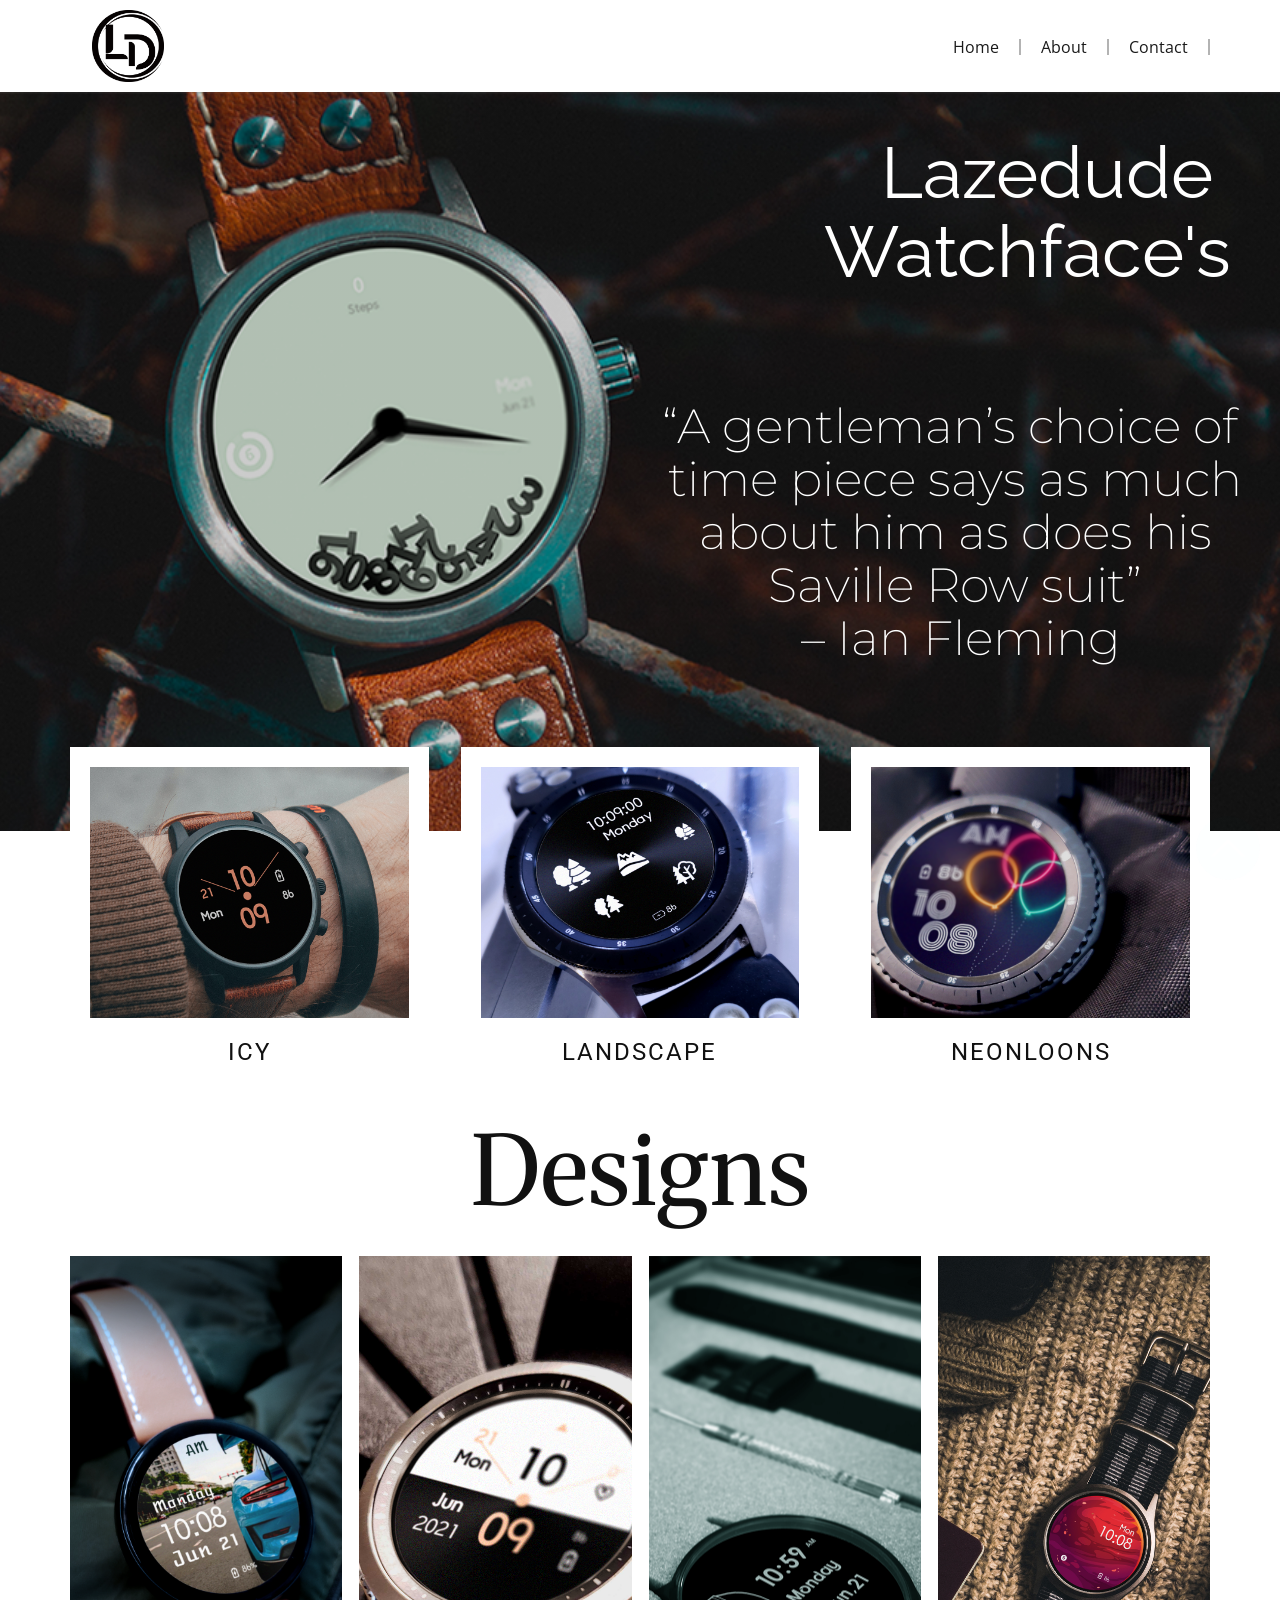
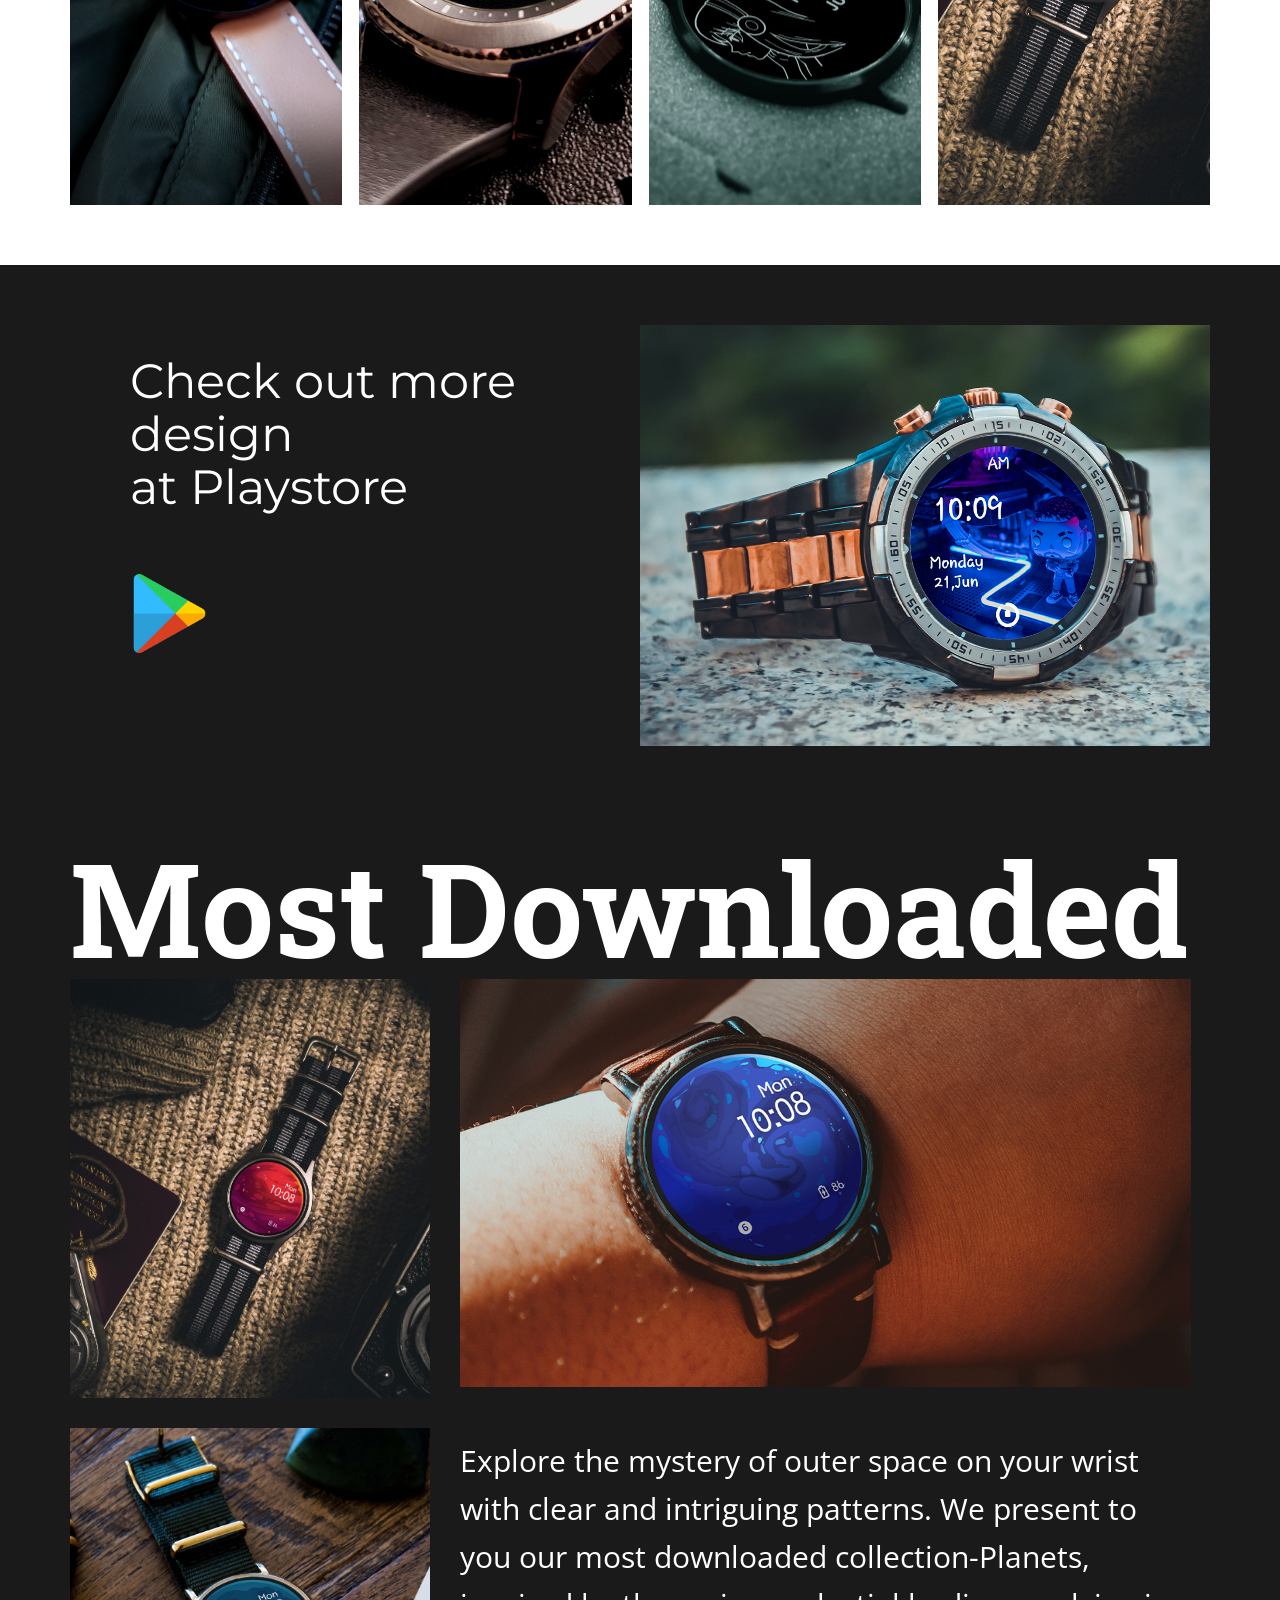
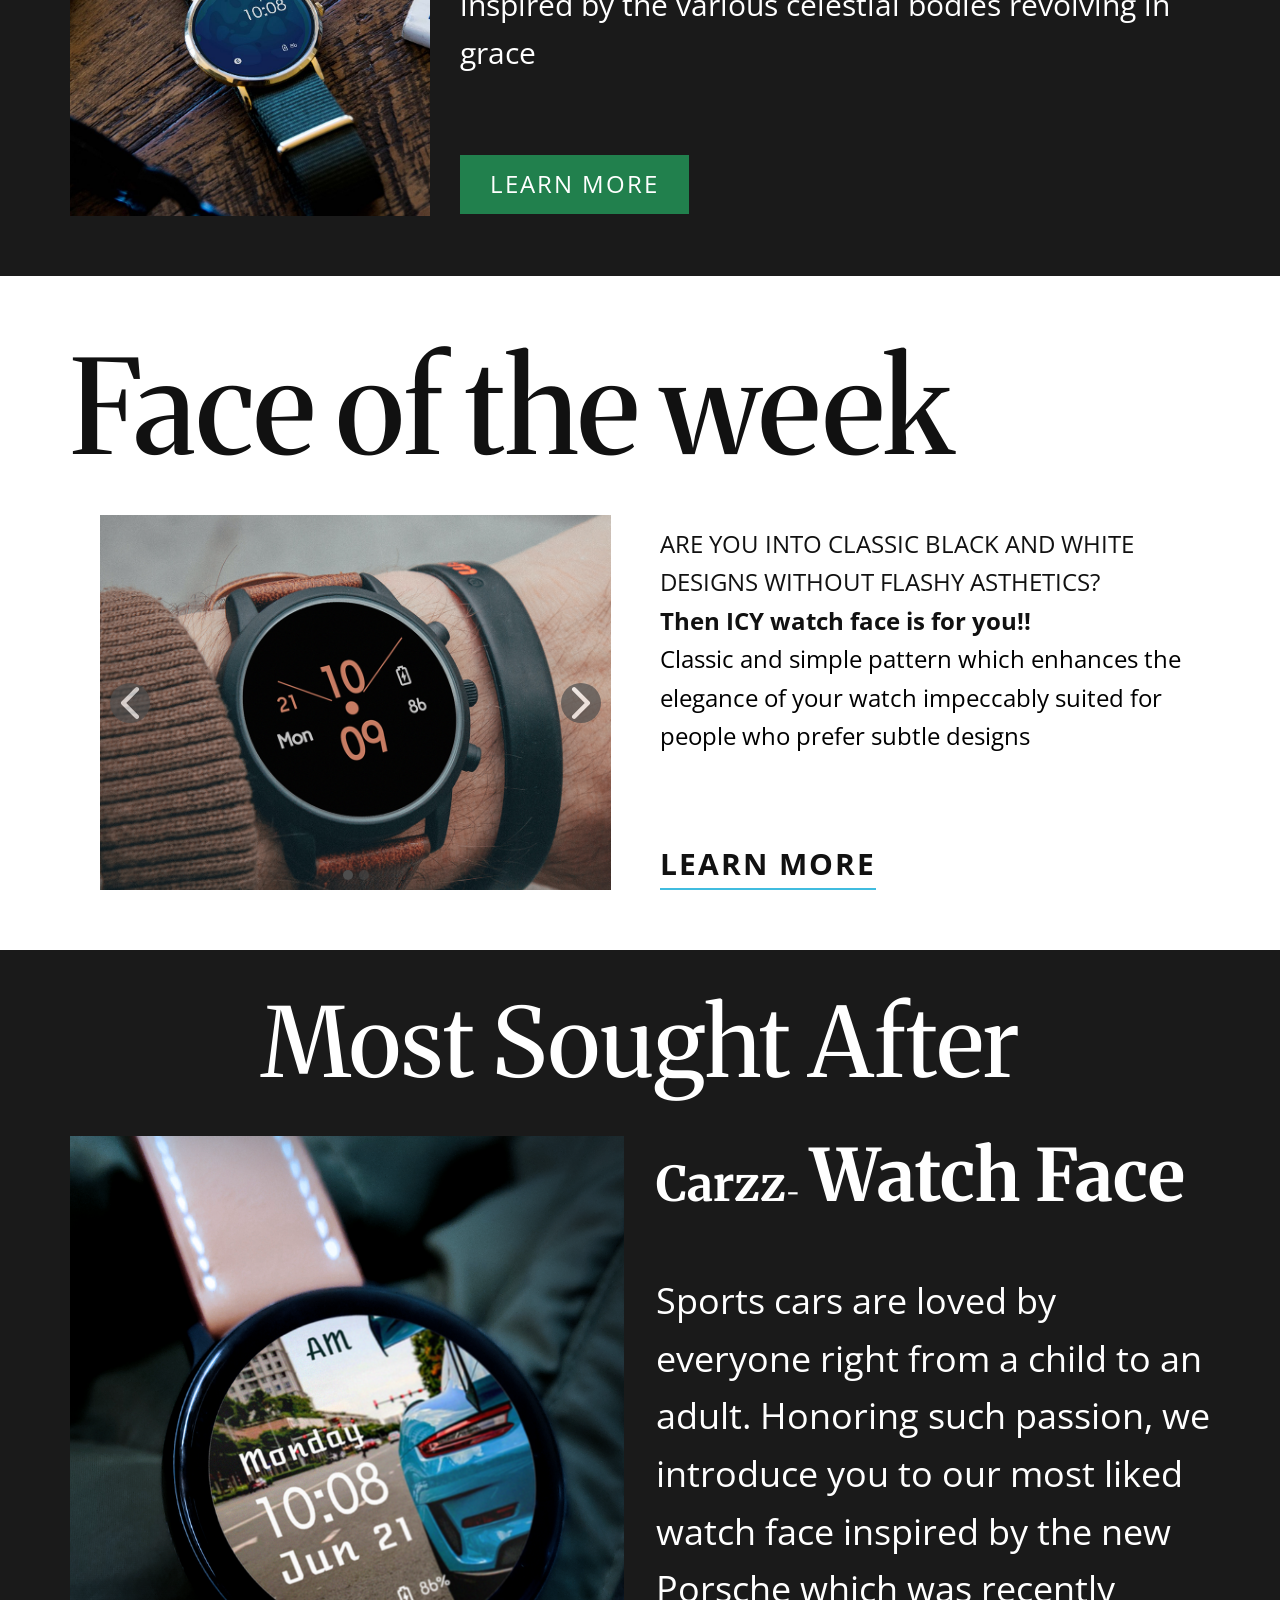
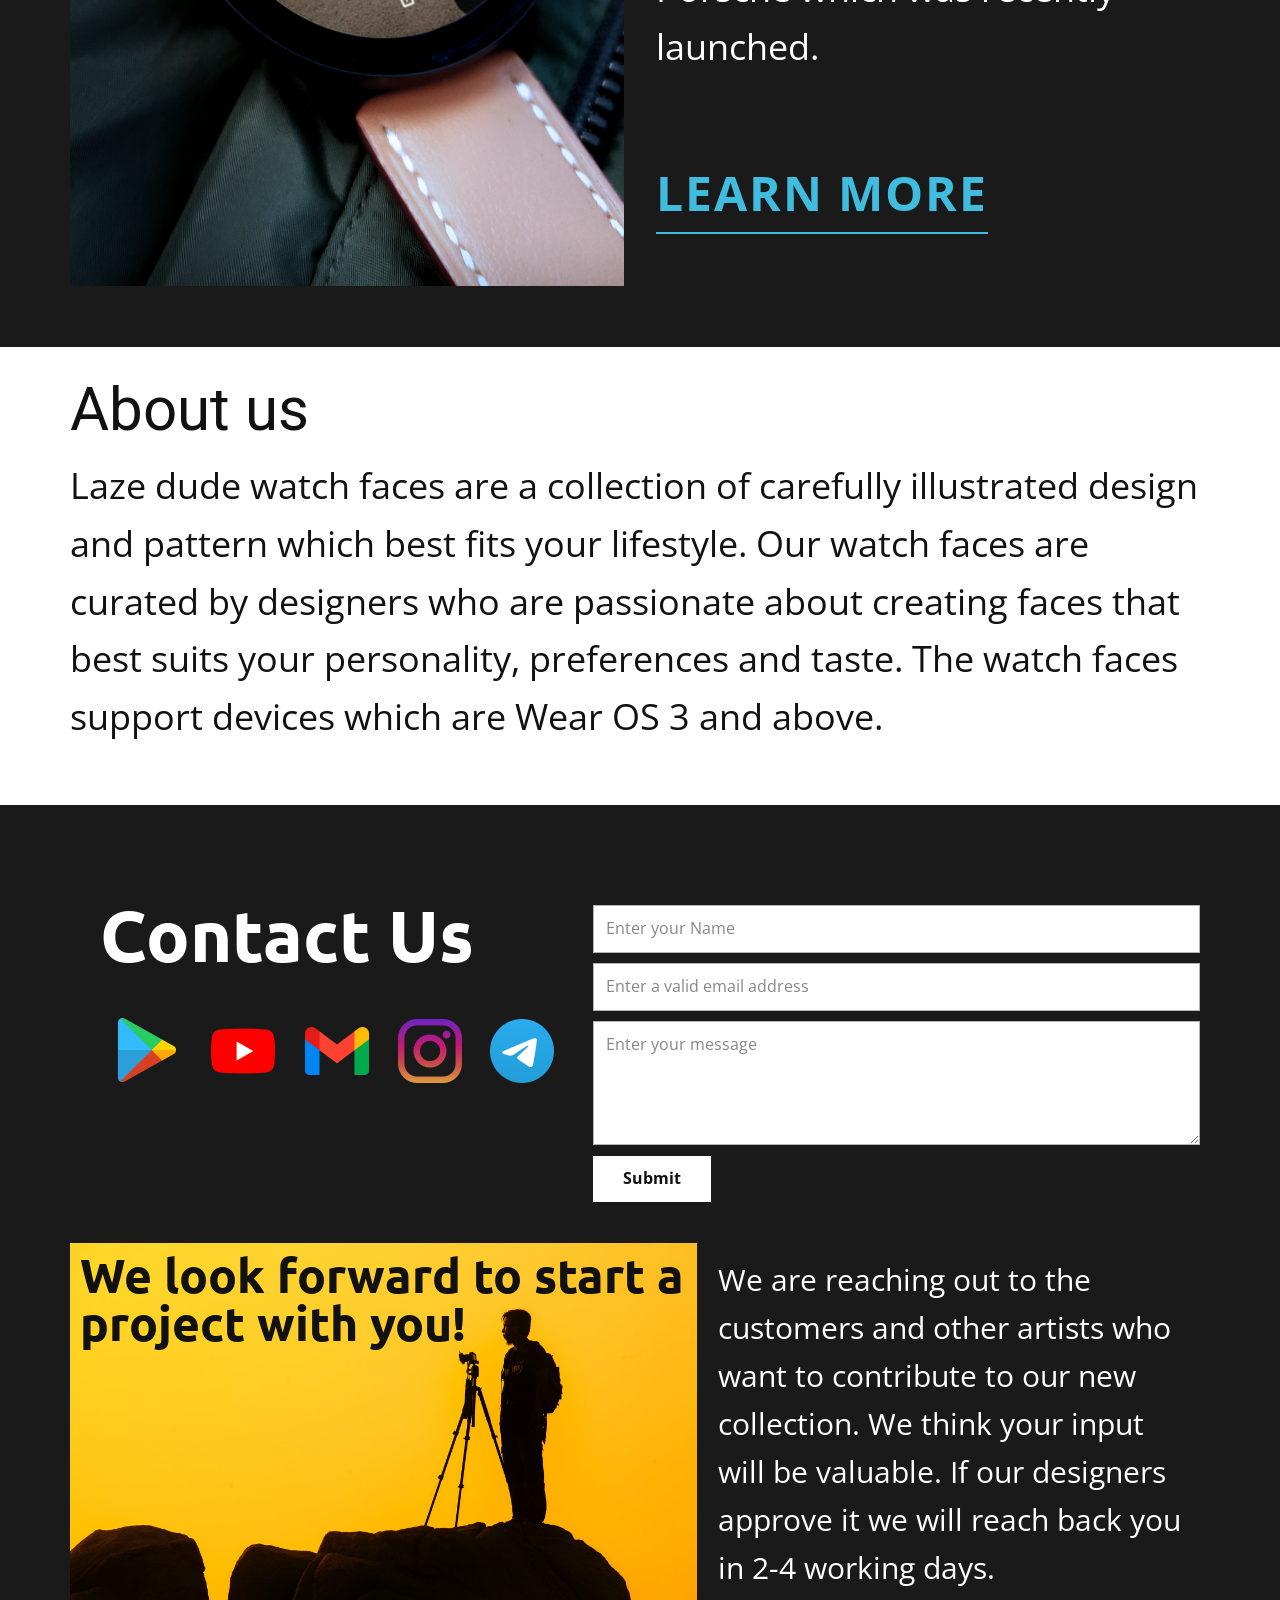
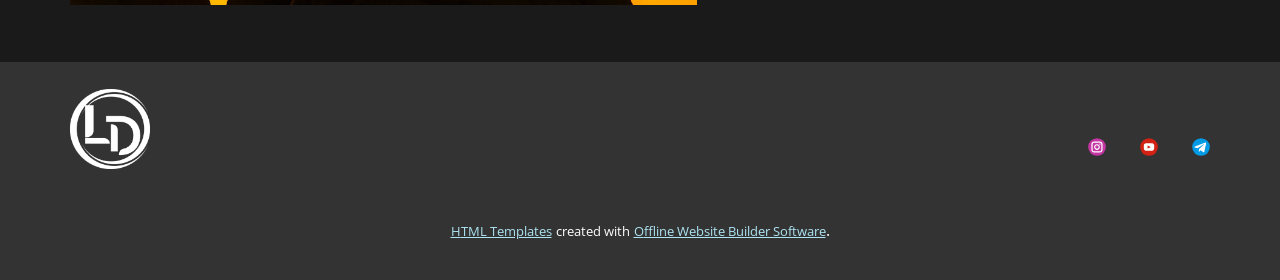
==== commit e8f2c624: "v2" ====
--- a/index.html
+++ b/index.html
@@ -1,3734 +1,519 @@
-<!DOCTYPE HTML>
-<html lang="en">
-	<head>
-		<title>lazedude</title>
-		<meta charset="utf-8" />
-		<link rel="canonical" href="https://lazedude.github.io">
-		<meta name="viewport" content="width=device-width,initial-scale=1,user-scalable=no" />
-		<link href="https://fonts.googleapis.com/css?family=Andada+Pro:400,400italic%7CAllerta+Stencil:400,400italic%7CIBM+Plex+Mono:400,400italic,300,300italic%7CDidact+Gothic:400,400italic%7CAmiri:400,400italic%7CExo+2:600,600italic" rel="stylesheet" type="text/css" />
-		<meta name="description" content="lazedude watch face" />
-		<style>
-			html,
-			body,
-			div,
-			span,
-			applet,
-			object,
-			iframe,
-			h1,
-			h2,
-			h3,
-			h4,
-			h5,
-			h6,
-			p,
-			blockquote,
-			pre,
-			a,
-			abbr,
-			acronym,
-			address,
-			big,
-			cite,
-			code,
-			del,
-			dfn,
-			em,
-			img,
-			ins,
-			kbd,
-			q,
-			s,
-			samp,
-			small,
-			strike,
-			strong,
-			sub,
-			sup,
-			tt,
-			var,
-			b,
-			u,
-			i,
-			center,
-			dl,
-			dt,
-			dd,
-			ol,
-			ul,
-			li,
-			fieldset,
-			form,
-			label,
-			legend,
-			table,
-			caption,
-			tbody,
-			tfoot,
-			thead,
-			tr,
-			th,
-			td,
-			article,
-			aside,
-			canvas,
-			details,
-			embed,
-			figure,
-			figcaption,
-			footer,
-			header,
-			hgroup,
-			menu,
-			nav,
-			output,
-			ruby,
-			section,
-			summary,
-			time,
-			mark,
-			audio,
-			video {
-			    margin: 0;
-			    padding: 0;
-			    border: 0;
-			    font-size: 100%;
-			    font: inherit;
-			    vertical-align: baseline;
-			}
-			article,
-			aside,
-			details,
-			figcaption,
-			figure,
-			footer,
-			header,
-			hgroup,
-			menu,
-			nav,
-			section {
-			    display: block;
-			}
-			body {
-			    line-height: 1;
-			}
-			ol,
-			ul {
-			    list-style: none;
-			}
-			blockquote,
-			q {
-			    quotes: none;
-			}
-			blockquote:before,
-			blockquote:after,
-			q:before,
-			q:after {
-			    content: "";
-			    content: none;
-			}
-			table {
-			    border-collapse: collapse;
-			    border-spacing: 0;
-			}
-			body {
-			    -webkit-text-size-adjust: none;
-			}
-			mark {
-			    background-color: transparent;
-			    color: inherit;
-			}
-			input::-moz-focus-inner {
-			    border: 0;
-			    padding: 0;
-			}
-			input[type="text"],
-			input[type="email"],
-			select,
-			textarea {
-			    -moz-appearance: none;
-			    -webkit-appearance: none;
-			    -ms-appearance: none;
-			    appearance: none;
-			}
-			*,
-			*:before,
-			*:after {
-			    box-sizing: border-box;
-			}
-			body {
-			    line-height: 1;
-			    min-height: var(--viewport-height);
-			    min-width: 320px;
-			    overflow-x: hidden;
-			    word-wrap: break-word;
-			    background-color: #ffffff;
-			}
-			body:after {
-			    background-color: #ffffff;
-			    content: "";
-			    display: block;
-			    height: 100%;
-			    left: 0;
-			    opacity: 0;
-			    position: fixed;
-			    top: 0;
-			    transform: scale(1);
-			    transition: opacity 1s ease-in-out 0s, visibility 1s 0s;
-			    visibility: hidden;
-			    width: 100%;
-			    z-index: 1;
-			}
-			body.is-loading:after {
-			    opacity: 1;
-			    visibility: visible;
-			}
-			:root {
-			    --background-height: 100vh;
-			    --site-language-alignment: left;
-			    --site-language-direction: ltr;
-			    --site-language-flex-alignment: flex-start;
-			    --viewport-height: 100vh;
-			}
-			html {
-			    font-size: 16pt;
-			}
-			u {
-			    text-decoration: underline;
-			}
-			strong {
-			    color: inherit;
-			    font-weight: bolder;
-			}
-			em {
-			    font-style: italic;
-			}
-			code {
-			    background-color: rgba(144, 144, 144, 0.25);
-			    border-radius: 0.25em;
-			    font-family: "Lucida Console", "Courier New", monospace;
-			    font-size: 0.9em;
-			    font-weight: normal;
-			    letter-spacing: 0;
-			    margin: 0 0.25em;
-			    padding: 0.25em 0.5em;
-			    text-indent: 0;
-			}
-			mark {
-			    background-color: rgba(144, 144, 144, 0.25);
-			}
-			s {
-			    text-decoration: line-through;
-			}
-			sub {
-			    font-size: smaller;
-			    vertical-align: sub;
-			}
-			sup {
-			    font-size: smaller;
-			    vertical-align: super;
-			}
-			a {
-			    color: inherit;
-			    text-decoration: underline;
-			    transition: color 0.25s ease;
-			}
-			#wrapper {
-			    -webkit-overflow-scrolling: touch;
-			    align-items: center;
-			    display: flex;
-			    flex-direction: column;
-			    justify-content: flex-start;
-			    min-height: var(--viewport-height);
-			    overflow: hidden;
-			    position: relative;
-			    z-index: 2;
-			}
-			#main {
-			    align-items: center;
-			    display: flex;
-			    flex-grow: 0;
-			    flex-shrink: 0;
-			    justify-content: center;
-			    max-width: 100%;
-			    position: relative;
-			    text-align: var(--alignment);
-			    z-index: 1;
-			    --alignment: center;
-			    --flex-alignment: center;
-			    --width: 75rem;
-			    --padding-horizontal: 4rem;
-			    --padding-vertical: 4rem;
-			    transition: opacity 2s ease-in-out 0s;
-			}
-			#main > .inner {
-			    border-radius: inherit;
-			    max-width: 100%;
-			    position: relative;
-			    width: var(--width);
-			    z-index: 1;
-			    --spacing: 0rem;
-			    padding: var(--padding-vertical) var(--padding-horizontal);
-			}
-			#main > .inner > header {
-			    margin-bottom: var(--spacing);
-			}
-			#main > .inner > footer {
-			    margin-top: var(--spacing);
-			    border-bottom-left-radius: inherit;
-			    border-bottom-right-radius: inherit;
-			}
-			#main > .inner > * > * {
-			    margin-top: var(--spacing);
-			    margin-bottom: var(--spacing);
-			}
-			#main > .inner > * > :first-child {
-			    margin-top: 0 !important;
-			}
-			#main > .inner > * > :last-child {
-			    margin-bottom: 0 !important;
-			}
-			#main > .inner > .full {
-			    margin-left: calc(-4rem);
-			    max-width: calc(100% + 8rem + 0.4725px);
-			    width: calc(100% + 8rem + 0.4725px);
-			}
-			#main > .inner > .full:first-child {
-			    border-top-left-radius: inherit;
-			    border-top-right-radius: inherit;
-			    margin-top: -4rem !important;
-			}
-			#main > .inner > .full:last-child {
-			    border-bottom-left-radius: inherit;
-			    border-bottom-right-radius: inherit;
-			    margin-bottom: -4rem !important;
-			}
-			#main > .inner > .full.screen {
-			    border-radius: 0 !important;
-			    max-width: 100vw;
-			    position: relative;
-			    width: 100vw;
-			    left: 50%;
-			    margin-left: -50vw;
-			    right: auto;
-			}
-			#main > .inner > * > .full {
-			    margin-left: calc(-4rem);
-			    max-width: calc(100% + 8rem + 0.4725px);
-			    width: calc(100% + 8rem + 0.4725px);
-			}
-			#main > .inner > * > .full.screen {
-			    border-radius: 0 !important;
-			    max-width: 100vw;
-			    position: relative;
-			    width: 100vw;
-			    left: 50%;
-			    margin-left: -50vw;
-			    right: auto;
-			}
-			#main > .inner > footer > .full:last-child {
-			    margin-bottom: -4rem !important;
-			    border-bottom-left-radius: inherit;
-			    border-bottom-right-radius: inherit;
-			}
-			#main > .inner > .active > .full:first-child {
-			    margin-top: -4rem !important;
-			    border-top-left-radius: inherit;
-			    border-top-right-radius: inherit;
-			}
-			#main > .inner > .active {
-			    border-top-left-radius: inherit;
-			    border-top-right-radius: inherit;
-			}
-			body.is-loading #main {
-			    opacity: 0;
-			}
-			#main > .inner > header,
-			#main > .inner > footer {
-			    transition: opacity 0.25s ease-in-out 0.375s, visibility 0.25s linear 0.375s;
-			}
-			#main > .inner > header.hidden,
-			#main > .inner > footer.hidden {
-			    transition: opacity 0.25s ease-in-out, visibility 0.25s;
-			    opacity: 0;
-			    visibility: hidden;
-			}
-			#main > .inner > section {
-			    transition: opacity 0.5s ease-in-out 0.25s, min-height 0.25s ease-in-out, max-height 0.25s ease-in-out;
-			}
-			#main > .inner > section.inactive {
-			    opacity: 0;
-			    transition: opacity 0.25s ease-in-out;
-			}
-			body.is-instant #main,
-			body.is-instant #main > .inner > *,
-			body.is-instant #main > .inner > section > * {
-			    transition: none !important;
-			}
-			body.is-instant:after {
-			    display: none !important;
-			    transition: none !important;
-			}
-			@keyframes loading-spinner {
-			    0% {
-			        transform: rotate(0deg);
-			    }
-			    100% {
-			        transform: rotate(360deg);
-			    }
-			}
-			.deferred:before {
-			    content: "";
-			    display: block;
-			    width: 4rem;
-			    height: 4rem;
-			    position: absolute;
-			    top: 50%;
-			    left: 50%;
-			    margin: -2rem 0 0 -2rem;
-			    animation: loading-spinner 1s infinite linear;
-			    transition: opacity 0.25s ease;
-			    transition-delay: 0.5s;
-			    opacity: 0;
-			    z-index: -1;
-			    background-image: url("[data-uri]");
-			    background-position: center;
-			    background-repeat: no-repeat;
-			    background-size: 3rem;
-			}
-			.deferred.loading:before {
-			    opacity: 0.35;
-			    z-index: 0;
-			}
-			h1,
-			h2,
-			h3,
-			p {
-			    direction: var(--site-language-direction);
-			}
-			h1 br + br,
-			h2 br + br,
-			h3 br + br,
-			p br + br {
-			    display: block;
-			    content: " ";
-			}
-			h1 .li,
-			h2 .li,
-			h3 .li,
-			p .li {
-			    display: list-item;
-			    margin: 0.75em 0 0 1em;
-			    padding-left: 0.5em;
-			}
-			h1.style2,
-			h2.style2,
-			h3.style2,
-			p.style2 br + br {
-			    margin-top: 0.975rem;
-			}
-			h1.style2:not(:first-child),
-			h2.style2:not(:first-child),
-			h3.style2:not(:first-child),
-			p.style2:not(:first-child) {
-			    margin-top: 0.625rem !important;
-			}
-			h1.style2:not(:last-child),
-			h2.style2:not(:last-child),
-			h3.style2:not(:last-child),
-			p.style2:not(:last-child) {
-			    margin-bottom: 0.625rem !important;
-			}
-			h1.style2,
-			h2.style2,
-			h3.style2,
-			p.style2 {
-			    text-transform: uppercase;
-			    color: #3d3d3d;
-			    font-family: "Andada Pro", serif;
-			    letter-spacing: 0.275rem;
-			    width: calc(100% + 0.275rem);
-			    font-size: 1.375em;
-			    line-height: 1.625;
-			    font-weight: 400;
-			    text-shadow: 0.125rem 0rem 0.125rem rgba(87, 76, 76, 0.322);
-			}
-			h1.style2 a,
-			h2.style2 a,
-			h3.style2 a,
-			p.style2 a {
-			    text-decoration: underline;
-			}
-			h1.style2 a:hover,
-			h2.style2 a:hover,
-			h3.style2 a:hover,
-			p.style2 a:hover {
-			    text-decoration: none;
-			}
-			#text02 br + br {
-			    margin-top: 0.6rem;
-			}
-			#text02:not(:first-child) {
-			    margin-top: 0.625rem !important;
-			}
-			#text02:not(:last-child) {
-			    margin-bottom: 0.625rem !important;
-			}
-			#text02 {
-			    text-align: center;
-			    color: #3d3d3d;
-			    font-family: "Allerta Stencil", sans-serif;
-			    letter-spacing: -0.1rem;
-			    width: 100%;
-			    font-size: 4.875em;
-			    line-height: 1;
-			    font-weight: 400;
-			}
-			#text02 a {
-			    text-decoration: underline;
-			}
-			#text02 a:hover {
-			    text-decoration: none;
-			}
-			h1.style3,
-			h2.style3,
-			h3.style3,
-			p.style3 br + br {
-			    margin-top: 0.825rem;
-			}
-			h1.style3,
-			h2.style3,
-			h3.style3,
-			p.style3 {
-			    color: #3d3d3d;
-			    font-family: "IBM Plex Mono", monospace;
-			    font-size: 2.25em;
-			    line-height: 1.375;
-			    font-weight: 300;
-			}
-			h1.style3 a,
-			h2.style3 a,
-			h3.style3 a,
-			p.style3 a {
-			    text-decoration: underline;
-			}
-			h1.style3 a:hover,
-			h2.style3 a:hover,
-			h3.style3 a:hover,
-			p.style3 a:hover {
-			    text-decoration: none;
-			}
-			h1.style5,
-			h2.style5,
-			h3.style5,
-			p.style5 br + br {
-			    margin-top: 0.975rem;
-			}
-			h1.style5:not(:first-child),
-			h2.style5:not(:first-child),
-			h3.style5:not(:first-child),
-			p.style5:not(:first-child) {
-			    margin-top: 0.625rem !important;
-			}
-			h1.style5:not(:last-child),
-			h2.style5:not(:last-child),
-			h3.style5:not(:last-child),
-			p.style5:not(:last-child) {
-			    margin-bottom: 0.625rem !important;
-			}
-			h1.style5,
-			h2.style5,
-			h3.style5,
-			p.style5 {
-			    text-transform: uppercase;
-			    color: #000000;
-			    font-family: "Didact Gothic", sans-serif;
-			    letter-spacing: 0.1rem;
-			    width: calc(100% + 0.1rem);
-			    font-size: 1.125em;
-			    line-height: 1.625;
-			    font-weight: 400;
-			    text-shadow: 0.125rem 0rem 0.125rem rgba(87, 76, 76, 0.322);
-			}
-			h1.style5 a,
-			h2.style5 a,
-			h3.style5 a,
-			p.style5 a {
-			    text-decoration: underline;
-			}
-			h1.style5 a:hover,
-			h2.style5 a:hover,
-			h3.style5 a:hover,
-			p.style5 a:hover {
-			    text-decoration: none;
-			}
-			h1.style4,
-			h2.style4,
-			h3.style4,
-			p.style4 br + br {
-			    margin-top: 0.975rem;
-			}
-			h1.style4:not(:first-child),
-			h2.style4:not(:first-child),
-			h3.style4:not(:first-child),
-			p.style4:not(:first-child) {
-			    margin-top: 0.625rem !important;
-			}
-			h1.style4:not(:last-child),
-			h2.style4:not(:last-child),
-			h3.style4:not(:last-child),
-			p.style4:not(:last-child) {
-			    margin-bottom: 0.625rem !important;
-			}
-			h1.style4,
-			h2.style4,
-			h3.style4,
-			p.style4 {
-			    text-transform: uppercase;
-			    color: #3d3d3d;
-			    font-family: "Amiri", serif;
-			    letter-spacing: 0.275rem;
-			    width: calc(100% + 0.275rem);
-			    font-size: 1.375em;
-			    line-height: 1.625;
-			    font-weight: 400;
-			    text-shadow: 0.125rem 0rem 0.125rem rgba(87, 76, 76, 0.322);
-			}
-			h1.style4 a,
-			h2.style4 a,
-			h3.style4 a,
-			p.style4 a {
-			    text-decoration: underline;
-			}
-			h1.style4 a:hover,
-			h2.style4 a:hover,
-			h3.style4 a:hover,
-			p.style4 a:hover {
-			    text-decoration: none;
-			}
-			h1.style6,
-			h2.style6,
-			h3.style6,
-			p.style6 br + br {
-			    margin-top: 1.05rem;
-			}
-			h1.style6,
-			h2.style6,
-			h3.style6,
-			p.style6 {
-			    text-align: center;
-			    text-transform: uppercase;
-			    color: #3d3d3d;
-			    font-family: "Exo 2", sans-serif;
-			    letter-spacing: -0.1rem;
-			    width: 100%;
-			    font-size: 7em;
-			    line-height: 1.75;
-			    font-weight: 600;
-			}
-			h1.style6 a,
-			h2.style6 a,
-			h3.style6 a,
-			p.style6 a {
-			    text-decoration: underline;
-			}
-			h1.style6 a:hover,
-			h2.style6 a:hover,
-			h3.style6 a:hover,
-			p.style6 a:hover {
-			    text-decoration: none;
-			}
-			hr {
-			    border: 0;
-			    padding: 0;
-			    position: relative;
-			    width: 100%;
-			}
-			hr:before {
-			    content: "";
-			    display: inline-block;
-			    max-width: 100%;
-			    vertical-align: middle;
-			}
-			hr.style3 {
-			    text-align: center;
-			}
-			hr.style3:before {
-			    height: 8rem;
-			    border-left: dotted 1px rgba(61, 61, 61, 0.212);
-			    width: 1px;
-			}
-			hr.style4 {
-			    text-align: center;
-			}
-			hr.style4:before {
-			    height: 2rem;
-			    border-left: dotted 1px rgba(61, 61, 61, 0.212);
-			    width: 1px;
-			}
-			hr.style1:not(:first-child) {
-			    margin-top: 2rem !important;
-			}
-			hr.style1:not(:last-child) {
-			    margin-bottom: 2rem !important;
-			}
-			hr.style1:before {
-			    height: 8rem;
-			    border-left: dotted 1px rgba(61, 61, 61, 0.212);
-			    width: 1px;
-			}
-			.image {
-			    display: block;
-			    line-height: 0;
-			    max-width: 100%;
-			    position: relative;
-			}
-			.image .frame {
-			    -webkit-backface-visibility: hidden;
-			    -webkit-transform: translate3d(0, 0, 0);
-			    display: inline-block;
-			    max-width: 100%;
-			    overflow: hidden;
-			    vertical-align: top;
-			    width: 100%;
-			}
-			.image .frame img {
-			    border-radius: 0 !important;
-			    max-width: 100%;
-			    vertical-align: top;
-			    width: inherit;
-			}
-			.image.full .frame {
-			    display: block;
-			}
-			.image.full:first-child .frame {
-			    border-top-left-radius: inherit;
-			    border-top-right-radius: inherit;
-			}
-			.image.full:last-child .frame {
-			    border-bottom-left-radius: inherit;
-			    border-bottom-right-radius: inherit;
-			}
-			#image02:not(:first-child) {
-			    margin-top: 2.375rem !important;
-			}
-			#image02:not(:last-child) {
-			    margin-bottom: 2.375rem !important;
-			}
-			#image02 .frame {
-			    width: 100vw;
-			    height: 14.75rem;
-			    border-color: #7cd5d9;
-			    border-style: dashed;
-			    border-width: 1px;
-			    transition: none;
-			}
-			#image02 img {
-			    height: 100% !important;
-			    object-fit: cover;
-			    object-position: center;
-			    width: 100% !important;
-			    border-radius: inherit !important;
-			    padding: 0rem;
-			}
-			#image02 .frame img {
-			    transition: none;
-			}
-			.image.style1 .frame {
-			    width: 93.875rem;
-			    height: 29.625rem;
-			    border-radius: 0.375rem;
-			    transition: none;
-			}
-			.image.style1 img {
-			    height: 100% !important;
-			    object-fit: cover;
-			    object-position: center;
-			    width: 100% !important;
-			}
-			.image.style1 .frame img {
-			    transition: none;
-			}
-			.image.style2 .frame {
-			    width: 93.875rem;
-			    height: 29.625rem;
-			    border-radius: 1.5rem;
-			    transition: none;
-			}
-			.image.style2 img {
-			    height: 100% !important;
-			    object-fit: cover;
-			    object-position: center;
-			    width: 100% !important;
-			}
-			.image.style2 .frame img {
-			    transition: none;
-			}
-			.container {
-			    position: relative;
-			}
-			.container > .wrapper {
-			    vertical-align: top;
-			    position: relative;
-			    max-width: 100%;
-			    border-radius: inherit;
-			}
-			.container > .wrapper > .inner {
-			    vertical-align: top;
-			    position: relative;
-			    max-width: 100%;
-			    border-radius: inherit;
-			    text-align: var(--alignment);
-			}
-			#main .container.full:first-child > .wrapper {
-			    border-top-left-radius: inherit;
-			    border-top-right-radius: inherit;
-			}
-			#main .container.full:last-child > .wrapper {
-			    border-bottom-left-radius: inherit;
-			    border-bottom-right-radius: inherit;
-			}
-			#main .container.full:first-child > .wrapper > .inner {
-			    border-top-left-radius: inherit;
-			    border-top-right-radius: inherit;
-			}
-			#main .container.full:last-child > .wrapper > .inner {
-			    border-bottom-left-radius: inherit;
-			    border-bottom-right-radius: inherit;
-			}
-			#container02 {
-			    --padding-vertical: 0.125rem;
-			}
-			#container02 > .wrapper {
-			    display: block;
-			    margin: 0 auto 0 auto;
-			    width: 35rem;
-			    background-color: transparent;
-			}
-			#container02 > .wrapper > .inner {
-			    --spacing: 0.875rem;
-			    padding: var(--padding-vertical) var(--padding-horizontal);
-			}
-			#container02.default > .wrapper > .inner > * {
-			    margin-bottom: var(--spacing);
-			    margin-top: var(--spacing);
-			}
-			#container02.default > .wrapper > .inner > *:first-child {
-			    margin-top: 0 !important;
-			}
-			#container02.default > .wrapper > .inner > *:last-child {
-			    margin-bottom: 0 !important;
-			}
-			#container02.columns > .wrapper > .inner {
-			    flex-wrap: wrap;
-			    display: flex;
-			    align-items: center;
-			}
-			#container02.columns > .wrapper > .inner > * {
-			    flex-grow: 0;
-			    flex-shrink: 0;
-			    max-width: 100%;
-			    text-align: var(--alignment);
-			    padding: 0 0 0 2rem;
-			}
-			#container02.columns > .wrapper > .inner > * > * {
-			    margin-bottom: var(--spacing);
-			    margin-top: var(--spacing);
-			}
-			#container02.columns > .wrapper > .inner > * > *:first-child {
-			    margin-top: 0 !important;
-			}
-			#container02.columns > .wrapper > .inner > * > *:last-child {
-			    margin-bottom: 0 !important;
-			}
-			#container02.columns > .wrapper > .inner > *:first-child {
-			    margin-left: -2rem;
-			}
-			#container02.default > .wrapper > .inner > .full {
-			    margin-left: calc(var(--padding-horizontal) * -1);
-			    max-width: none;
-			    width: calc(100% + (var(--padding-horizontal) * 2) + 0.4725px);
-			}
-			#container02.default > .wrapper > .inner > .full:first-child {
-			    margin-top: calc(var(--padding-vertical) * -1) !important;
-			    border-top-left-radius: inherit;
-			    border-top-right-radius: inherit;
-			}
-			#container02.default > .wrapper > .inner > .full:last-child {
-			    margin-bottom: calc(var(--padding-vertical) * -1) !important;
-			    border-bottom-left-radius: inherit;
-			    border-bottom-right-radius: inherit;
-			}
-			#container02.columns > .wrapper > .inner > div > .full {
-			    margin-left: calc(-1rem);
-			    max-width: none;
-			    width: calc(100% + 2rem + 0.4725px);
-			}
-			#container02.columns > .wrapper > .inner > div:first-child > .full {
-			    margin-left: calc(var(--padding-horizontal) * -1);
-			    width: calc(100% + var(--padding-horizontal) + 1rem + 0.4725px);
-			}
-			#container02.columns > .wrapper > .inner > div:last-child > .full {
-			    width: calc(100% + var(--padding-horizontal) + 1rem + 0.4725px);
-			}
-			#container02.columns > .wrapper > .inner > div > .full:first-child {
-			    margin-top: calc(var(--padding-vertical) * -1) !important;
-			}
-			#container02.columns > .wrapper > .inner > div > .full:last-child {
-			    margin-bottom: calc(var(--padding-vertical) * -1) !important;
-			}
-			#container02.columns > .wrapper > .inner > .full {
-			    align-self: stretch;
-			}
-			#container02.columns > .wrapper > .inner > .full:first-child {
-			    border-bottom-left-radius: inherit;
-			    border-top-left-radius: inherit;
-			}
-			#container02.columns > .wrapper > .inner > .full:last-child {
-			    border-bottom-right-radius: inherit;
-			    border-top-right-radius: inherit;
-			}
-			#container02.columns > .wrapper > .inner > .full > .full:first-child:last-child {
-			    border-radius: inherit;
-			    height: calc(100% + (var(--padding-vertical) * 2));
-			}
-			#container02.columns > .wrapper > .inner > .full > .full:first-child:last-child > * {
-			    border-radius: inherit;
-			    height: 100%;
-			    position: absolute;
-			    width: 100%;
-			}
-			#container02.columns > .wrapper > .inner > .full > .full:first-child:last-child > * > * {
-			    border-radius: inherit;
-			    height: 100%;
-			}
-			.container.style1 {
-			    --alignment: left;
-			    --flex-alignment: flex-start;
-			    --padding-horizontal: 4rem;
-			    --padding-vertical: 4rem;
-			    display: flex;
-			    width: 100%;
-			    align-items: center;
-			    justify-content: center;
-			    background-color: transparent;
-			    border-color: rgba(61, 61, 61, 0.212);
-			    border-style: solid;
-			    border-width: 1px;
-			    border-radius: 1rem;
-			}
-			.container.style1 > .wrapper > .inner {
-			    --spacing: 1.5rem;
-			    padding: var(--padding-vertical) var(--padding-horizontal);
-			    border-radius: calc(1rem - 1px);
-			}
-			.container.style1 > .wrapper {
-			    max-width: var(--width);
-			    width: 100%;
-			}
-			.container.style1.default > .wrapper > .inner > * {
-			    margin-bottom: var(--spacing);
-			    margin-top: var(--spacing);
-			}
-			.container.style1.default > .wrapper > .inner > *:first-child {
-			    margin-top: 0 !important;
-			}
-			.container.style1.default > .wrapper > .inner > *:last-child {
-			    margin-bottom: 0 !important;
-			}
-			.container.style1.columns > .wrapper > .inner {
-			    flex-wrap: wrap;
-			    display: flex;
-			    align-items: center;
-			}
-			.container.style1.columns > .wrapper > .inner > * {
-			    flex-grow: 0;
-			    flex-shrink: 0;
-			    max-width: 100%;
-			    text-align: var(--alignment);
-			    padding: 0 0 0 8rem;
-			}
-			.container.style1.columns > .wrapper > .inner > * > * {
-			    margin-bottom: var(--spacing);
-			    margin-top: var(--spacing);
-			}
-			.container.style1.columns > .wrapper > .inner > * > *:first-child {
-			    margin-top: 0 !important;
-			}
-			.container.style1.columns > .wrapper > .inner > * > *:last-child {
-			    margin-bottom: 0 !important;
-			}
-			.container.style1.columns > .wrapper > .inner > *:first-child {
-			    margin-left: -8rem;
-			}
-			.container.style1.default > .wrapper > .inner > .full {
-			    margin-left: calc(var(--padding-horizontal) * -1);
-			    max-width: none;
-			    width: calc(100% + (var(--padding-horizontal) * 2) + 0.4725px);
-			}
-			.container.style1.default > .wrapper > .inner > .full:first-child {
-			    margin-top: calc(var(--padding-vertical) * -1) !important;
-			    border-top-left-radius: inherit;
-			    border-top-right-radius: inherit;
-			}
-			.container.style1.default > .wrapper > .inner > .full:last-child {
-			    margin-bottom: calc(var(--padding-vertical) * -1) !important;
-			    border-bottom-left-radius: inherit;
-			    border-bottom-right-radius: inherit;
-			}
-			.container.style1.columns > .wrapper > .inner > div > .full {
-			    margin-left: calc(-4rem);
-			    max-width: none;
-			    width: calc(100% + 8rem + 0.4725px);
-			}
-			.container.style1.columns > .wrapper > .inner > div:first-child > .full {
-			    margin-left: calc(var(--padding-horizontal) * -1);
-			    width: calc(100% + var(--padding-horizontal) + 4rem + 0.4725px);
-			}
-			.container.style1.columns > .wrapper > .inner > div:last-child > .full {
-			    width: calc(100% + var(--padding-horizontal) + 4rem + 0.4725px);
-			}
-			.container.style1.columns > .wrapper > .inner > div > .full:first-child {
-			    margin-top: calc(var(--padding-vertical) * -1) !important;
-			}
-			.container.style1.columns > .wrapper > .inner > div > .full:last-child {
-			    margin-bottom: calc(var(--padding-vertical) * -1) !important;
-			}
-			.container.style1.columns > .wrapper > .inner > .full {
-			    align-self: stretch;
-			}
-			.container.style1.columns > .wrapper > .inner > .full:first-child {
-			    border-bottom-left-radius: inherit;
-			    border-top-left-radius: inherit;
-			}
-			.container.style1.columns > .wrapper > .inner > .full:last-child {
-			    border-bottom-right-radius: inherit;
-			    border-top-right-radius: inherit;
-			}
-			.container.style1.columns > .wrapper > .inner > .full > .full:first-child:last-child {
-			    border-radius: inherit;
-			    height: calc(100% + (var(--padding-vertical) * 2));
-			}
-			.container.style1.columns > .wrapper > .inner > .full > .full:first-child:last-child > * {
-			    border-radius: inherit;
-			    height: 100%;
-			    position: absolute;
-			    width: 100%;
-			}
-			.container.style1.columns > .wrapper > .inner > .full > .full:first-child:last-child > * > * {
-			    border-radius: inherit;
-			    height: 100%;
-			}
-			#container01 > .wrapper > .inner > :nth-child(1) {
-			    width: calc(40% + 4rem);
-			}
-			#container01 > .wrapper > .inner > :nth-child(2) {
-			    width: calc(60% + 4rem);
-			}
-			.container.style2 {
-			    --padding-horizontal: 0.5rem;
-			    --padding-vertical: 1.375rem;
-			}
-			.container.style2 > .wrapper {
-			    display: block;
-			    margin: 0 auto 0 auto;
-			    width: 28rem;
-			    background-color: transparent;
-			}
-			.container.style2 > .wrapper > .inner {
-			    --spacing: 0.875rem;
-			    padding: var(--padding-vertical) var(--padding-horizontal);
-			}
-			.container.style2.default > .wrapper > .inner > * {
-			    margin-bottom: var(--spacing);
-			    margin-top: var(--spacing);
-			}
-			.container.style2.default > .wrapper > .inner > *:first-child {
-			    margin-top: 0 !important;
-			}
-			.container.style2.default > .wrapper > .inner > *:last-child {
-			    margin-bottom: 0 !important;
-			}
-			.container.style2.columns > .wrapper > .inner {
-			    flex-wrap: wrap;
-			    display: flex;
-			    align-items: center;
-			}
-			.container.style2.columns > .wrapper > .inner > * {
-			    flex-grow: 0;
-			    flex-shrink: 0;
-			    max-width: 100%;
-			    text-align: var(--alignment);
-			    padding: 0 0 0 2rem;
-			}
-			.container.style2.columns > .wrapper > .inner > * > * {
-			    margin-bottom: var(--spacing);
-			    margin-top: var(--spacing);
-			}
-			.container.style2.columns > .wrapper > .inner > * > *:first-child {
-			    margin-top: 0 !important;
-			}
-			.container.style2.columns > .wrapper > .inner > * > *:last-child {
-			    margin-bottom: 0 !important;
-			}
-			.container.style2.columns > .wrapper > .inner > *:first-child {
-			    margin-left: -2rem;
-			}
-			.container.style2.default > .wrapper > .inner > .full {
-			    margin-left: calc(var(--padding-horizontal) * -1);
-			    max-width: none;
-			    width: calc(100% + (var(--padding-horizontal) * 2) + 0.4725px);
-			}
-			.container.style2.default > .wrapper > .inner > .full:first-child {
-			    margin-top: calc(var(--padding-vertical) * -1) !important;
-			    border-top-left-radius: inherit;
-			    border-top-right-radius: inherit;
-			}
-			.container.style2.default > .wrapper > .inner > .full:last-child {
-			    margin-bottom: calc(var(--padding-vertical) * -1) !important;
-			    border-bottom-left-radius: inherit;
-			    border-bottom-right-radius: inherit;
-			}
-			.container.style2.columns > .wrapper > .inner > div > .full {
-			    margin-left: calc(-1rem);
-			    max-width: none;
-			    width: calc(100% + 2rem + 0.4725px);
-			}
-			.container.style2.columns > .wrapper > .inner > div:first-child > .full {
-			    margin-left: calc(var(--padding-horizontal) * -1);
-			    width: calc(100% + var(--padding-horizontal) + 1rem + 0.4725px);
-			}
-			.container.style2.columns > .wrapper > .inner > div:last-child > .full {
-			    width: calc(100% + var(--padding-horizontal) + 1rem + 0.4725px);
-			}
-			.container.style2.columns > .wrapper > .inner > div > .full:first-child {
-			    margin-top: calc(var(--padding-vertical) * -1) !important;
-			}
-			.container.style2.columns > .wrapper > .inner > div > .full:last-child {
-			    margin-bottom: calc(var(--padding-vertical) * -1) !important;
-			}
-			.container.style2.columns > .wrapper > .inner > .full {
-			    align-self: stretch;
-			}
-			.container.style2.columns > .wrapper > .inner > .full:first-child {
-			    border-bottom-left-radius: inherit;
-			    border-top-left-radius: inherit;
-			}
-			.container.style2.columns > .wrapper > .inner > .full:last-child {
-			    border-bottom-right-radius: inherit;
-			    border-top-right-radius: inherit;
-			}
-			.container.style2.columns > .wrapper > .inner > .full > .full:first-child:last-child {
-			    border-radius: inherit;
-			    height: calc(100% + (var(--padding-vertical) * 2));
-			}
-			.container.style2.columns > .wrapper > .inner > .full > .full:first-child:last-child > * {
-			    border-radius: inherit;
-			    height: 100%;
-			    position: absolute;
-			    width: 100%;
-			}
-			.container.style2.columns > .wrapper > .inner > .full > .full:first-child:last-child > * > * {
-			    border-radius: inherit;
-			    height: 100%;
-			}
-			.container.style3 {
-			    --alignment: center;
-			    --flex-alignment: center;
-			    --padding-horizontal: 2rem;
-			    --padding-vertical: 2rem;
-			}
-			.container.style3 > .wrapper {
-			    display: inline-block;
-			    width: 92rem;
-			    background-color: transparent;
-			    border-color: rgba(61, 61, 61, 0.212);
-			    border-style: solid;
-			    border-width: 1px;
-			    border-radius: 1.5rem;
-			}
-			.container.style3 > .wrapper > .inner {
-			    --spacing: 2.5rem;
-			    padding: var(--padding-vertical) var(--padding-horizontal);
-			    border-radius: calc(1.5rem - 1px);
-			}
-			.container.style3.default > .wrapper > .inner > * {
-			    margin-bottom: var(--spacing);
-			    margin-top: var(--spacing);
-			}
-			.container.style3.default > .wrapper > .inner > *:first-child {
-			    margin-top: 0 !important;
-			}
-			.container.style3.default > .wrapper > .inner > *:last-child {
-			    margin-bottom: 0 !important;
-			}
-			.container.style3.columns > .wrapper > .inner {
-			    flex-wrap: wrap;
-			    display: flex;
-			    align-items: center;
-			}
-			.container.style3.columns > .wrapper > .inner > * {
-			    flex-grow: 0;
-			    flex-shrink: 0;
-			    max-width: 100%;
-			    text-align: var(--alignment);
-			    padding: 0 0 0 8rem;
-			}
-			.container.style3.columns > .wrapper > .inner > * > * {
-			    margin-bottom: var(--spacing);
-			    margin-top: var(--spacing);
-			}
-			.container.style3.columns > .wrapper > .inner > * > *:first-child {
-			    margin-top: 0 !important;
-			}
-			.container.style3.columns > .wrapper > .inner > * > *:last-child {
-			    margin-bottom: 0 !important;
-			}
-			.container.style3.columns > .wrapper > .inner > *:first-child {
-			    margin-left: -8rem;
-			}
-			.container.style3.default > .wrapper > .inner > .full {
-			    margin-left: calc(var(--padding-horizontal) * -1);
-			    max-width: none;
-			    width: calc(100% + (var(--padding-horizontal) * 2) + 0.4725px);
-			}
-			.container.style3.default > .wrapper > .inner > .full:first-child {
-			    margin-top: calc(var(--padding-vertical) * -1) !important;
-			    border-top-left-radius: inherit;
-			    border-top-right-radius: inherit;
-			}
-			.container.style3.default > .wrapper > .inner > .full:last-child {
-			    margin-bottom: calc(var(--padding-vertical) * -1) !important;
-			    border-bottom-left-radius: inherit;
-			    border-bottom-right-radius: inherit;
-			}
-			.container.style3.columns > .wrapper > .inner > div > .full {
-			    margin-left: calc(-4rem);
-			    max-width: none;
-			    width: calc(100% + 8rem + 0.4725px);
-			}
-			.container.style3.columns > .wrapper > .inner > div:first-child > .full {
-			    margin-left: calc(var(--padding-horizontal) * -1);
-			    width: calc(100% + var(--padding-horizontal) + 4rem + 0.4725px);
-			}
-			.container.style3.columns > .wrapper > .inner > div:last-child > .full {
-			    width: calc(100% + var(--padding-horizontal) + 4rem + 0.4725px);
-			}
-			.container.style3.columns > .wrapper > .inner > div > .full:first-child {
-			    margin-top: calc(var(--padding-vertical) * -1) !important;
-			}
-			.container.style3.columns > .wrapper > .inner > div > .full:last-child {
-			    margin-bottom: calc(var(--padding-vertical) * -1) !important;
-			}
-			.container.style3.columns > .wrapper > .inner > .full {
-			    align-self: stretch;
-			    min-height: 19rem;
-			}
-			.container.style3.columns > .wrapper > .inner > .full:first-child {
-			    border-bottom-left-radius: inherit;
-			    border-top-left-radius: inherit;
-			}
-			.container.style3.columns > .wrapper > .inner > .full:last-child {
-			    border-bottom-right-radius: inherit;
-			    border-top-right-radius: inherit;
-			}
-			.container.style3.columns > .wrapper > .inner > .full > .full:first-child:last-child {
-			    border-radius: inherit;
-			    height: calc(100% + (var(--padding-vertical) * 2));
-			}
-			.container.style3.columns > .wrapper > .inner > .full > .full:first-child:last-child > * {
-			    border-radius: inherit;
-			    height: 100%;
-			    position: absolute;
-			    width: 100%;
-			}
-			.container.style3.columns > .wrapper > .inner > .full > .full:first-child:last-child > * > * {
-			    border-radius: inherit;
-			    height: 100%;
-			}
-			#container04 > .wrapper > .inner > :nth-child(1) {
-			    width: calc(50% + 4rem);
-			}
-			#container04 > .wrapper > .inner > :nth-child(2) {
-			    width: calc(50% + 4rem);
-			}
-			.buttons {
-			    cursor: default;
-			    display: flex;
-			    justify-content: var(--flex-alignment);
-			    letter-spacing: 0;
-			    padding: 0;
-			}
-			.buttons li {
-			    max-width: 100%;
-			}
-			.buttons li a {
-			    align-items: center;
-			    justify-content: center;
-			    max-width: 100%;
-			    text-align: center;
-			    text-decoration: none;
-			    vertical-align: middle;
-			    white-space: nowrap;
-			}
-			.buttons.style1 {
-			    gap: 0rem;
-			    flex-direction: row;
-			    flex-wrap: wrap;
-			}
-			.buttons.style1 li a {
-			    display: flex;
-			    width: 10rem;
-			    height: 3.5rem;
-			    line-height: 3.5rem;
-			    padding: 0 1.75rem;
-			    vertical-align: middle;
-			    font-family: "IBM Plex Mono", monospace;
-			    font-size: 1em;
-			    font-weight: 400;
-			    border-radius: 0.5rem;
-			    direction: var(--site-language-direction);
-			    transition: color 0.25s ease, background-color 0.25s ease, border-color 0.25s ease;
-			}
-			.buttons.style1 .button {
-			    color: #3d3d3d;
-			    border: solid 1px rgba(61, 61, 61, 0.212);
-			}
-			.buttons.style1 .button:hover {
-			    border-color: #000000 !important;
-			    color: #000000 !important;
-			}
-			#footer {
-			    margin-top: 1.5rem !important;
-			}
-			.gallery .inner {
-			    display: inline-block;
-			    max-width: 100%;
-			    vertical-align: middle;
-			}
-			.gallery ul li {
-			    position: relative;
-			}
-			.gallery ul li .thumbnail {
-			    border-radius: inherit;
-			    position: relative;
-			}
-			.gallery ul li .frame {
-			    -webkit-backface-visibility: hidden;
-			    -webkit-transform: translate3d(0, 0, 0);
-			    display: inline-block;
-			    overflow: hidden;
-			    vertical-align: top;
-			}
-			.gallery ul li img {
-			    margin: 0;
-			    max-width: 100%;
-			    vertical-align: top;
-			    width: auto;
-			}
-			.gallery ul li .caption {
-			    width: 100%;
-			}
-			.gallery ul li .caption p {
-			    width: 100%;
-			}
-			@keyframes gallery-modal-spinner {
-			    0% {
-			        transform: rotate(0deg);
-			    }
-			    100% {
-			        transform: rotate(360deg);
-			    }
-			}
-			.gallery-modal {
-			    -webkit-tap-highlight-color: rgba(0, 0, 0, 0);
-			    align-items: center;
-			    background-color: rgba(10, 10, 10, 0.85);
-			    display: flex;
-			    flex-direction: column;
-			    height: 100%;
-			    justify-content: center;
-			    left: 0;
-			    opacity: 0;
-			    outline: 0;
-			    pointer-events: none;
-			    position: fixed;
-			    top: 0;
-			    transition: opacity 0.5s ease, visibility 0.5s, z-index 0.5s;
-			    user-select: none;
-			    visibility: hidden;
-			    width: 100%;
-			    z-index: 0;
-			}
-			.gallery-modal:before {
-			    animation: gallery-modal-spinner 1s infinite linear;
-			    background-image: url("[data-uri]");
-			    background-position: center;
-			    background-repeat: no-repeat;
-			    background-size: 4rem;
-			    content: "";
-			    display: block;
-			    height: 4rem;
-			    left: 50%;
-			    margin: -2rem 0 0 -2rem;
-			    opacity: 0;
-			    position: absolute;
-			    top: 50%;
-			    transition: opacity 0.25s ease;
-			    transition-delay: 0.5s;
-			    width: 4rem;
-			}
-			.gallery-modal .inner {
-			    opacity: 0;
-			    transform: translateY(0.75em);
-			    transition: all 0.5s ease;
-			}
-			.gallery-modal .inner img {
-			    box-shadow: 0 1em 3em 0 rgba(0, 0, 0, 0.35);
-			    display: block;
-			    max-height: 85vh;
-			    max-width: 80vw;
-			}
-			.gallery-modal .nav {
-			    background-image: url("[data-uri]");
-			    background-position: center;
-			    background-repeat: no-repeat;
-			    background-size: 3rem;
-			    cursor: pointer;
-			    height: 40%;
-			    max-width: 10vw;
-			    min-height: 6rem;
-			    opacity: 0.25;
-			    position: fixed;
-			    top: 30%;
-			    transition: opacity 0.25s ease;
-			    width: 8rem;
-			}
-			.gallery-modal .nav:hover {
-			    opacity: 1;
-			}
-			.gallery-modal .nav.next {
-			    right: 0;
-			}
-			.gallery-modal .nav.previous {
-			    left: 0;
-			    transform: scaleX(-1);
-			}
-			.gallery-modal .close {
-			    background-image: url("[data-uri]");
-			    background-position: top 1rem right 1rem;
-			    background-repeat: no-repeat;
-			    background-size: 3rem;
-			    cursor: pointer;
-			    display: block;
-			    height: 6rem;
-			    opacity: 0.25;
-			    position: absolute;
-			    right: 0;
-			    top: 0;
-			    transition: opacity 0.25s ease;
-			    width: 6rem;
-			}
-			.gallery-modal .close:hover {
-			    opacity: 1;
-			}
-			.gallery-modal.visible {
-			    opacity: 1;
-			    pointer-events: auto;
-			    visibility: visible;
-			    z-index: 10000;
-			}
-			.gallery-modal.visible:before {
-			    opacity: 1;
-			}
-			.gallery-modal.loaded:before {
-			    opacity: 0 !important;
-			    transition-delay: 0s !important;
-			}
-			.gallery-modal.loaded .inner {
-			    opacity: 1;
-			    transform: translateY(0);
-			}
-			.gallery-modal.switching .inner {
-			    transition: opacity 0.375s ease, transform 0.5s ease;
-			}
-			.gallery.style1 .inner {
-			    max-width: 100%;
-			    width: 100%;
-			}
-			.gallery.style1 ul li {
-			    border-radius: 0.375rem;
-			    display: flex;
-			    flex-direction: column;
-			    flex-grow: 1;
-			    flex-shrink: 1;
-			    margin: 1rem;
-			}
-			.gallery.style1 ul li .frame {
-			    border-radius: 0.375rem;
-			    display: flex;
-			    flex-grow: 1;
-			    flex-shrink: 1;
-			}
-			.gallery.style1 ul li .caption p {
-			    padding-bottom: 0rem;
-			    padding-top: 1.5rem;
-			    text-align: center;
-			    color: #3d3d3d;
-			    font-family: "IBM Plex Mono", monospace;
-			    font-size: 1em;
-			    line-height: 1.5;
-			    font-weight: 400;
-			}
-			.gallery.style1 ul {
-			    display: flex;
-			    flex-wrap: wrap;
-			    margin: -1rem 0 -1rem -1rem;
-			    width: calc(100% + 2rem);
-			}
-			.gallery.style1 ul li img {
-			    display: block;
-			    flex-grow: 1;
-			    flex-shrink: 1;
-			    height: auto;
-			    max-height: 23rem;
-			    object-fit: cover;
-			    object-position: center;
-			}
-			.gallery.style1 ul li .thumbnail img {
-			    transition: transform 0.25s ease, filter 0.25s ease;
-			}
-			.gallery.style1 ul li .thumbnail:hover img {
-			    transform: scale(1.06);
-			}
-			.icons {
-			    display: flex;
-			    flex-wrap: wrap;
-			    justify-content: var(--flex-alignment);
-			    letter-spacing: 0;
-			    padding: 0;
-			}
-			.icons li {
-			    position: relative;
-			    z-index: 1;
-			}
-			.icons li a {
-			    align-items: center;
-			    display: flex;
-			    justify-content: center;
-			}
-			.icons li a svg {
-			    display: block;
-			    position: relative;
-			}
-			.icons li a + svg {
-			    display: block;
-			    height: 100%;
-			    left: 0;
-			    pointer-events: none;
-			    position: absolute;
-			    top: 0;
-			    width: 100%;
-			    z-index: -1;
-			}
-			.icons li a .label {
-			    display: none;
-			}
-			.icons.style1 {
-			    font-size: 1.375em;
-			    gap: 1.25rem;
-			}
-			.icons.style1 li a {
-			    border-radius: 100%;
-			    height: 2em;
-			    width: 2em;
-			    transition: color 0.25s ease, background-color 0.25s ease, border-color 0.25s ease;
-			}
-			.icons.style1 li a svg {
-			    height: 60%;
-			    width: 60%;
-			    transition: fill 0.25s ease;
-			}
-			.icons.style1 a svg {
-			    fill: #3d3d3d;
-			}
-			.icons.style1 a {
-			    border: solid 1px rgba(61, 61, 61, 0.212);
-			}
-			.icons.style1 a:hover {
-			    border-color: #000000 !important;
-			}
-			.icons.style1 a:hover svg {
-			    fill: #000000 !important;
-			}
-			.icons.style1 li a + svg {
-			    transition: fill 0.25s ease, stroke 0.25s ease;
-			}
-			#icons01 .n01 svg {
-			    fill: #450000;
-			}
-			.icc-credits {
-			    display: block;
-			    opacity: 1 !important;
-			    position: relative;
-			    transition-delay: 0s !important;
-			}
-			.icc-credits span {
-			    border-radius: 24px;
-			    cursor: pointer;
-			    display: inline-block;
-			    font-family: Arial, sans-serif;
-			    font-size: 12px;
-			    letter-spacing: 0;
-			    line-height: 1;
-			    position: relative;
-			    text-decoration: none;
-			    width: auto;
-			}
-			.icc-credits span a {
-			    display: inline-block;
-			    padding: 0.5em 0.375em;
-			    position: relative;
-			    text-decoration: none;
-			    transition: color 0.25s ease, transform 0.25s ease;
-			    z-index: 1;
-			}
-			.icc-credits span a:before {
-			    content: "( ";
-			    opacity: 1;
-			    transition: opacity 0.25s ease;
-			}
-			.icc-credits span a:after {
-			    content: " )";
-			    opacity: 1;
-			    transition: opacity 0.25s ease;
-			}
-			.icc-credits span::after {
-			    background-image: linear-gradient(30deg, #a464a1 15%, #3b5dad 85%);
-			    border-radius: inherit;
-			    box-shadow: 0 0.25em 1.25em 0 rgba(0, 0, 0, 0.25);
-			    content: "";
-			    display: block;
-			    height: calc(100% + 2px);
-			    left: -1px;
-			    opacity: 0;
-			    pointer-events: none;
-			    position: absolute;
-			    top: -1px;
-			    transition: opacity 0.25s ease, box-shadow 0.25s ease, transform 0.25s ease;
-			    width: calc(100% + 2px);
-			}
-			.icc-credits span:hover {
-			    text-transform: none !important;
-			}
-			.icc-credits span:hover a {
-			    color: #ffffff !important;
-			    transform: scale(1.1) translateY(-0.05rem);
-			}
-			.icc-credits span:hover a:before {
-			    opacity: 0;
-			}
-			.icc-credits span:hover a:after {
-			    opacity: 0;
-			}
-			.icc-credits span:hover::after {
-			    opacity: 1;
-			    transform: scale(1.1) translateY(-0.05rem);
-			}
-			#credits span {
-			    color: rgba(61, 61, 61, 0.498);
-			}
-			@media (orientation: portrait) {
-			    .gallery-modal .inner img {
-			        max-width: 100vw;
-			    }
-			    .gallery-modal .nav {
-			        background-image: none;
-			        max-width: 35%;
-			        opacity: 1;
-			        width: 8rem;
-			    }
-			    .gallery-modal .nav:before {
-			        background-color: rgba(144, 144, 144, 0.5);
-			        background-image: url("[data-uri]");
-			        background-position: center;
-			        background-repeat: no-repeat;
-			        background-size: 1.5rem;
-			        border-radius: 3rem;
-			        content: "";
-			        display: block;
-			        height: 3rem;
-			        position: absolute;
-			        right: 1rem;
-			        top: calc(50% - 1.5rem);
-			        width: 3rem;
-			    }
-			}
-			@media (max-width: 1920px) {
-			}
-			@media (max-width: 1680px) {
-			    html {
-			        font-size: 12pt;
-			    }
-			}
-			@media (max-width: 1280px) {
-			    html {
-			        font-size: 12pt;
-			    }
-			    .gallery-modal .nav {
-			        opacity: 1;
-			    }
-			    .gallery-modal .close {
-			        opacity: 1;
-			    }
-			}
-			@media (max-width: 1024px) {
-			}
-			@media (max-width: 980px) {
-			    html {
-			        font-size: 10pt;
-			    }
-			}
-			@media (max-width: 736px) {
-			    html {
-			        font-size: 12pt;
-			    }
-			    #main {
-			        --padding-horizontal: 1rem;
-			        --padding-vertical: 1rem;
-			    }
-			    #main > .inner {
-			        --spacing: 0rem;
-			    }
-			    #main > .inner > .full {
-			        margin-left: calc(-1rem);
-			        max-width: calc(100% + 2rem + 0.4725px);
-			        width: calc(100% + 2rem + 0.4725px);
-			    }
-			    #main > .inner > .full:first-child {
-			        margin-top: -1rem !important;
-			    }
-			    #main > .inner > .full:last-child {
-			        margin-bottom: -1rem !important;
-			    }
-			    #main > .inner > .full.screen {
-			        margin-left: -50vw;
-			    }
-			    #main > .inner > * > .full {
-			        margin-left: calc(-1rem);
-			        max-width: calc(100% + 2rem + 0.4725px);
-			        width: calc(100% + 2rem + 0.4725px);
-			    }
-			    #main > .inner > * > .full.screen {
-			        margin-left: -50vw;
-			    }
-			    #main > .inner > footer > .full:last-child {
-			        margin-bottom: -1rem !important;
-			    }
-			    #main > .inner > .active > .full:first-child {
-			        margin-top: -1rem !important;
-			    }
-			    h1.style2:not(:first-child),
-			    h2.style2:not(:first-child),
-			    h3.style2:not(:first-child),
-			    p.style2:not(:first-child) {
-			        margin-top: 0.46875rem !important;
-			    }
-			    h1.style2:not(:last-child),
-			    h2.style2:not(:last-child),
-			    h3.style2:not(:last-child),
-			    p.style2:not(:last-child) {
-			        margin-bottom: 0.46875rem !important;
-			    }
-			    h1.style2,
-			    h2.style2,
-			    h3.style2,
-			    p.style2 {
-			        letter-spacing: 0.240625rem;
-			        width: calc(100% + 0.240625rem);
-			        font-size: 1.375em;
-			        line-height: 1.625;
-			    }
-			    #text02:not(:first-child) {
-			        margin-top: 0.46875rem !important;
-			    }
-			    #text02:not(:last-child) {
-			        margin-bottom: 0.46875rem !important;
-			    }
-			    #text02 {
-			        letter-spacing: -0.0875rem;
-			        width: 100%;
-			        font-size: 3.5em;
-			        line-height: 1;
-			    }
-			    h1.style3,
-			    h2.style3,
-			    h3.style3,
-			    p.style3 {
-			        letter-spacing: 0rem;
-			        width: 100%;
-			        font-size: 2.25em;
-			        line-height: 1.375;
-			    }
-			    h1.style5:not(:first-child),
-			    h2.style5:not(:first-child),
-			    h3.style5:not(:first-child),
-			    p.style5:not(:first-child) {
-			        margin-top: 0.46875rem !important;
-			    }
-			    h1.style5:not(:last-child),
-			    h2.style5:not(:last-child),
-			    h3.style5:not(:last-child),
-			    p.style5:not(:last-child) {
-			        margin-bottom: 0.46875rem !important;
-			    }
-			    h1.style5,
-			    h2.style5,
-			    h3.style5,
-			    p.style5 {
-			        letter-spacing: 0.0875rem;
-			        width: calc(100% + 0.0875rem);
-			        font-size: 1.125em;
-			        line-height: 1.625;
-			    }
-			    h1.style4:not(:first-child),
-			    h2.style4:not(:first-child),
-			    h3.style4:not(:first-child),
-			    p.style4:not(:first-child) {
-			        margin-top: 0.46875rem !important;
-			    }
-			    h1.style4:not(:last-child),
-			    h2.style4:not(:last-child),
-			    h3.style4:not(:last-child),
-			    p.style4:not(:last-child) {
-			        margin-bottom: 0.46875rem !important;
-			    }
-			    h1.style4,
-			    h2.style4,
-			    h3.style4,
-			    p.style4 {
-			        letter-spacing: 0.240625rem;
-			        width: calc(100% + 0.240625rem);
-			        font-size: 1.375em;
-			        line-height: 1.625;
-			    }
-			    h1.style6,
-			    h2.style6,
-			    h3.style6,
-			    p.style6 {
-			        letter-spacing: -0.0875rem;
-			        width: 100%;
-			        font-size: 3.5em;
-			        line-height: 1.75;
-			    }
-			    hr.style3:before {
-			        height: 7rem;
-			    }
-			    hr.style4:before {
-			        height: 2rem;
-			    }
-			    hr.style1:not(:first-child) {
-			        margin-top: 2rem !important;
-			    }
-			    hr.style1:not(:last-child) {
-			        margin-bottom: 2rem !important;
-			    }
-			    hr.style1:before {
-			        height: 6rem;
-			    }
-			    #image02:not(:first-child) {
-			        margin-top: 1rem !important;
-			    }
-			    #image02:not(:last-child) {
-			        margin-bottom: 1rem !important;
-			    }
-			    #image02 .frame {
-			        height: 7.1875rem !important;
-			    }
-			    #image02 img {
-			        object-fit: cover;
-			        object-position: center;
-			    }
-			    .image.style1 .frame {
-			        width: 93.875rem;
-			        height: 37.03125rem !important;
-			    }
-			    .image.style1 img {
-			        object-fit: cover;
-			        object-position: center;
-			    }
-			    .image.style2 .frame {
-			        width: 93.875rem;
-			        height: 37.03125rem !important;
-			    }
-			    .image.style2 img {
-			        object-fit: cover;
-			        object-position: center;
-			    }
-			    #container02 {
-			        --padding-vertical: 0.125rem;
-			    }
-			    #container02 > .wrapper > .inner {
-			        --spacing: 0.875rem;
-			    }
-			    #container02.columns > .wrapper > .inner {
-			        flex-direction: column !important;
-			        flex-wrap: nowrap !important;
-			    }
-			    #container02.columns > .wrapper > .inner > span {
-			        display: none;
-			    }
-			    #container02.columns > .wrapper > .inner > * {
-			        padding: 1rem 0 !important;
-			    }
-			    #container02.columns > .wrapper > .inner > *:first-child {
-			        margin-left: 0 !important;
-			        padding-top: 0 !important;
-			    }
-			    #container02.columns > .wrapper > .inner > *:last-child {
-			        padding-bottom: 0 !important;
-			    }
-			    #container02.columns > .wrapper > .inner > div.after-spacer {
-			        padding-top: 0 !important;
-			    }
-			    #container02.columns > .wrapper > .inner > div.before-spacer {
-			        padding-bottom: 0 !important;
-			    }
-			    #container02.columns > .wrapper > .inner > div > .full {
-			        margin-left: calc(var(--padding-horizontal) * -1);
-			        width: calc(100% + (var(--padding-horizontal) * 2) + 0.4725px);
-			    }
-			    #container02.columns > .wrapper > .inner > div:first-of-type > .full {
-			        margin-left: calc(var(--padding-horizontal) * -1);
-			        width: calc(100% + (var(--padding-horizontal) * 2) + 0.4725px);
-			    }
-			    #container02.columns > .wrapper > .inner > div:last-of-type > .full {
-			        margin-left: calc(var(--padding-horizontal) * -1);
-			        width: calc(100% + (var(--padding-horizontal) * 2) + 0.4725px);
-			    }
-			    #container02.columns > .wrapper > .inner > div > .full:first-child {
-			        margin-top: -1rem !important;
-			    }
-			    #container02.columns > .wrapper > .inner > div > .full:last-child {
-			        margin-bottom: -1rem !important;
-			    }
-			    #container02.columns > .wrapper > .inner > div:first-of-type > .full:first-child {
-			        margin-top: calc(var(--padding-vertical) * -1) !important;
-			    }
-			    #container02.columns > .wrapper > .inner > div:last-of-type > .full:last-child {
-			        margin-bottom: calc(var(--padding-vertical) * -1) !important;
-			    }
-			    #container02.columns > .wrapper > .inner > div:first-of-type,
-			    #container02.columns > .wrapper > .inner > div:first-of-type > .full:first-child {
-			        border-top-left-radius: inherit;
-			        border-top-right-radius: inherit;
-			    }
-			    #container02.columns > .wrapper > .inner > div:last-of-type,
-			    #container02.columns > .wrapper > .inner > div:last-of-type > .full:last-child {
-			        border-bottom-left-radius: inherit;
-			        border-bottom-right-radius: inherit;
-			    }
-			    #container02.columns > .wrapper > .inner > div:first-of-type,
-			    #container02.columns > .wrapper > .inner > div:first-of-type > .full:last-child {
-			        border-bottom-left-radius: 0 !important;
-			    }
-			    #container02.columns > .wrapper > .inner > div:last-of-type,
-			    #container02.columns > .wrapper > .inner > div:last-of-type > .full:first-child {
-			        border-top-right-radius: 0 !important;
-			    }
-			    #container02.columns > .wrapper > .inner > .full > .full:first-child:last-child {
-			        height: auto;
-			    }
-			    #container02.columns > .wrapper > .inner > .full > .full:first-child:last-child > * {
-			        height: auto;
-			        position: relative;
-			        width: 100%;
-			    }
-			    #container02.columns > .wrapper > .inner > .full > .full:first-child:last-child > * > * {
-			        height: auto;
-			    }
-			    #container02.columns > .wrapper > .inner > .full > .full:first-child:last-child > * > iframe {
-			        height: 100%;
-			    }
-			    .container.style1 {
-			        --padding-horizontal: 1.5rem;
-			        --padding-vertical: 1.5rem;
-			    }
-			    .container.style1 > .wrapper > .inner {
-			        --spacing: 1.5rem;
-			    }
-			    .container.style1.columns > .wrapper > .inner {
-			        flex-direction: column !important;
-			        flex-wrap: nowrap !important;
-			    }
-			    .container.style1.columns > .wrapper > .inner > span {
-			        display: none;
-			    }
-			    .container.style1.columns > .wrapper > .inner > * {
-			        padding: 2.5rem 0 !important;
-			    }
-			    .container.style1.columns > .wrapper > .inner > *:first-child {
-			        margin-left: 0 !important;
-			        padding-top: 0 !important;
-			    }
-			    .container.style1.columns > .wrapper > .inner > *:last-child {
-			        padding-bottom: 0 !important;
-			    }
-			    .container.style1.columns > .wrapper > .inner > div.after-spacer {
-			        padding-top: 0 !important;
-			    }
-			    .container.style1.columns > .wrapper > .inner > div.before-spacer {
-			        padding-bottom: 0 !important;
-			    }
-			    .container.style1.columns > .wrapper > .inner > div > .full {
-			        margin-left: calc(var(--padding-horizontal) * -1);
-			        width: calc(100% + (var(--padding-horizontal) * 2) + 0.4725px);
-			    }
-			    .container.style1.columns > .wrapper > .inner > div:first-of-type > .full {
-			        margin-left: calc(var(--padding-horizontal) * -1);
-			        width: calc(100% + (var(--padding-horizontal) * 2) + 0.4725px);
-			    }
-			    .container.style1.columns > .wrapper > .inner > div:last-of-type > .full {
-			        margin-left: calc(var(--padding-horizontal) * -1);
-			        width: calc(100% + (var(--padding-horizontal) * 2) + 0.4725px);
-			    }
-			    .container.style1.columns > .wrapper > .inner > div > .full:first-child {
-			        margin-top: -2.5rem !important;
-			    }
-			    .container.style1.columns > .wrapper > .inner > div > .full:last-child {
-			        margin-bottom: -2.5rem !important;
-			    }
-			    .container.style1.columns > .wrapper > .inner > div:first-of-type > .full:first-child {
-			        margin-top: calc(var(--padding-vertical) * -1) !important;
-			    }
-			    .container.style1.columns > .wrapper > .inner > div:last-of-type > .full:last-child {
-			        margin-bottom: calc(var(--padding-vertical) * -1) !important;
-			    }
-			    .container.style1.columns > .wrapper > .inner > div:first-of-type,
-			    .container.style1.columns > .wrapper > .inner > div:first-of-type > .full:first-child {
-			        border-top-left-radius: inherit;
-			        border-top-right-radius: inherit;
-			    }
-			    .container.style1.columns > .wrapper > .inner > div:last-of-type,
-			    .container.style1.columns > .wrapper > .inner > div:last-of-type > .full:last-child {
-			        border-bottom-left-radius: inherit;
-			        border-bottom-right-radius: inherit;
-			    }
-			    .container.style1.columns > .wrapper > .inner > div:first-of-type,
-			    .container.style1.columns > .wrapper > .inner > div:first-of-type > .full:last-child {
-			        border-bottom-left-radius: 0 !important;
-			    }
-			    .container.style1.columns > .wrapper > .inner > div:last-of-type,
-			    .container.style1.columns > .wrapper > .inner > div:last-of-type > .full:first-child {
-			        border-top-right-radius: 0 !important;
-			    }
-			    .container.style1.columns > .wrapper > .inner > .full > .full:first-child:last-child {
-			        height: auto;
-			    }
-			    .container.style1.columns > .wrapper > .inner > .full > .full:first-child:last-child > * {
-			        height: auto;
-			        position: relative;
-			        width: 100%;
-			    }
-			    .container.style1.columns > .wrapper > .inner > .full > .full:first-child:last-child > * > * {
-			        height: auto;
-			    }
-			    .container.style1.columns > .wrapper > .inner > .full > .full:first-child:last-child > * > iframe {
-			        height: 100%;
-			    }
-			    #container01 > .wrapper > .inner > :nth-child(1) {
-			        width: 100% !important;
-			        min-height: 100% !important;
-			    }
-			    #container01 > .wrapper > .inner > :nth-child(2) {
-			        width: 100% !important;
-			        min-height: 100% !important;
-			    }
-			    .container.style2 {
-			        --padding-horizontal: 0.5rem;
-			        --padding-vertical: 1.375rem;
-			    }
-			    .container.style2 > .wrapper > .inner {
-			        --spacing: 0.875rem;
-			    }
-			    .container.style2.columns > .wrapper > .inner {
-			        flex-direction: column !important;
-			        flex-wrap: nowrap !important;
-			    }
-			    .container.style2.columns > .wrapper > .inner > span {
-			        display: none;
-			    }
-			    .container.style2.columns > .wrapper > .inner > * {
-			        padding: 1rem 0 !important;
-			    }
-			    .container.style2.columns > .wrapper > .inner > *:first-child {
-			        margin-left: 0 !important;
-			        padding-top: 0 !important;
-			    }
-			    .container.style2.columns > .wrapper > .inner > *:last-child {
-			        padding-bottom: 0 !important;
-			    }
-			    .container.style2.columns > .wrapper > .inner > div.after-spacer {
-			        padding-top: 0 !important;
-			    }
-			    .container.style2.columns > .wrapper > .inner > div.before-spacer {
-			        padding-bottom: 0 !important;
-			    }
-			    .container.style2.columns > .wrapper > .inner > div > .full {
-			        margin-left: calc(var(--padding-horizontal) * -1);
-			        width: calc(100% + (var(--padding-horizontal) * 2) + 0.4725px);
-			    }
-			    .container.style2.columns > .wrapper > .inner > div:first-of-type > .full {
-			        margin-left: calc(var(--padding-horizontal) * -1);
-			        width: calc(100% + (var(--padding-horizontal) * 2) + 0.4725px);
-			    }
-			    .container.style2.columns > .wrapper > .inner > div:last-of-type > .full {
-			        margin-left: calc(var(--padding-horizontal) * -1);
-			        width: calc(100% + (var(--padding-horizontal) * 2) + 0.4725px);
-			    }
-			    .container.style2.columns > .wrapper > .inner > div > .full:first-child {
-			        margin-top: -1rem !important;
-			    }
-			    .container.style2.columns > .wrapper > .inner > div > .full:last-child {
-			        margin-bottom: -1rem !important;
-			    }
-			    .container.style2.columns > .wrapper > .inner > div:first-of-type > .full:first-child {
-			        margin-top: calc(var(--padding-vertical) * -1) !important;
-			    }
-			    .container.style2.columns > .wrapper > .inner > div:last-of-type > .full:last-child {
-			        margin-bottom: calc(var(--padding-vertical) * -1) !important;
-			    }
-			    .container.style2.columns > .wrapper > .inner > div:first-of-type,
-			    .container.style2.columns > .wrapper > .inner > div:first-of-type > .full:first-child {
-			        border-top-left-radius: inherit;
-			        border-top-right-radius: inherit;
-			    }
-			    .container.style2.columns > .wrapper > .inner > div:last-of-type,
-			    .container.style2.columns > .wrapper > .inner > div:last-of-type > .full:last-child {
-			        border-bottom-left-radius: inherit;
-			        border-bottom-right-radius: inherit;
-			    }
-			    .container.style2.columns > .wrapper > .inner > div:first-of-type,
-			    .container.style2.columns > .wrapper > .inner > div:first-of-type > .full:last-child {
-			        border-bottom-left-radius: 0 !important;
-			    }
-			    .container.style2.columns > .wrapper > .inner > div:last-of-type,
-			    .container.style2.columns > .wrapper > .inner > div:last-of-type > .full:first-child {
-			        border-top-right-radius: 0 !important;
-			    }
-			    .container.style2.columns > .wrapper > .inner > .full > .full:first-child:last-child {
-			        height: auto;
-			    }
-			    .container.style2.columns > .wrapper > .inner > .full > .full:first-child:last-child > * {
-			        height: auto;
-			        position: relative;
-			        width: 100%;
-			    }
-			    .container.style2.columns > .wrapper > .inner > .full > .full:first-child:last-child > * > * {
-			        height: auto;
-			    }
-			    .container.style2.columns > .wrapper > .inner > .full > .full:first-child:last-child > * > iframe {
-			        height: 100%;
-			    }
-			    .container.style3 {
-			        --padding-horizontal: 2rem;
-			        --padding-vertical: 2rem;
-			    }
-			    .container.style3 > .wrapper > .inner {
-			        --spacing: 2.5rem;
-			    }
-			    .container.style3.columns > .wrapper > .inner {
-			        flex-direction: column !important;
-			        flex-wrap: nowrap !important;
-			    }
-			    .container.style3.columns > .wrapper > .inner > span {
-			        display: none;
-			    }
-			    .container.style3.columns > .wrapper > .inner > * {
-			        padding: 3rem 0 !important;
-			    }
-			    .container.style3.columns > .wrapper > .inner > *:first-child {
-			        margin-left: 0 !important;
-			        padding-top: 0 !important;
-			    }
-			    .container.style3.columns > .wrapper > .inner > *:last-child {
-			        padding-bottom: 0 !important;
-			    }
-			    .container.style3.columns > .wrapper > .inner > div.after-spacer {
-			        padding-top: 0 !important;
-			    }
-			    .container.style3.columns > .wrapper > .inner > div.before-spacer {
-			        padding-bottom: 0 !important;
-			    }
-			    .container.style3.columns > .wrapper > .inner > div > .full {
-			        margin-left: calc(var(--padding-horizontal) * -1);
-			        width: calc(100% + (var(--padding-horizontal) * 2) + 0.4725px);
-			    }
-			    .container.style3.columns > .wrapper > .inner > div:first-of-type > .full {
-			        margin-left: calc(var(--padding-horizontal) * -1);
-			        width: calc(100% + (var(--padding-horizontal) * 2) + 0.4725px);
-			    }
-			    .container.style3.columns > .wrapper > .inner > div:last-of-type > .full {
-			        margin-left: calc(var(--padding-horizontal) * -1);
-			        width: calc(100% + (var(--padding-horizontal) * 2) + 0.4725px);
-			    }
-			    .container.style3.columns > .wrapper > .inner > div > .full:first-child {
-			        margin-top: -3rem !important;
-			    }
-			    .container.style3.columns > .wrapper > .inner > div > .full:last-child {
-			        margin-bottom: -3rem !important;
-			    }
-			    .container.style3.columns > .wrapper > .inner > div:first-of-type > .full:first-child {
-			        margin-top: calc(var(--padding-vertical) * -1) !important;
-			    }
-			    .container.style3.columns > .wrapper > .inner > div:last-of-type > .full:last-child {
-			        margin-bottom: calc(var(--padding-vertical) * -1) !important;
-			    }
-			    .container.style3.columns > .wrapper > .inner > div:first-of-type,
-			    .container.style3.columns > .wrapper > .inner > div:first-of-type > .full:first-child {
-			        border-top-left-radius: inherit;
-			        border-top-right-radius: inherit;
-			    }
-			    .container.style3.columns > .wrapper > .inner > div:last-of-type,
-			    .container.style3.columns > .wrapper > .inner > div:last-of-type > .full:last-child {
-			        border-bottom-left-radius: inherit;
-			        border-bottom-right-radius: inherit;
-			    }
-			    .container.style3.columns > .wrapper > .inner > div:first-of-type,
-			    .container.style3.columns > .wrapper > .inner > div:first-of-type > .full:last-child {
-			        border-bottom-left-radius: 0 !important;
-			    }
-			    .container.style3.columns > .wrapper > .inner > div:last-of-type,
-			    .container.style3.columns > .wrapper > .inner > div:last-of-type > .full:first-child {
-			        border-top-right-radius: 0 !important;
-			    }
-			    .container.style3.columns > .wrapper > .inner > .full {
-			        min-height: 14.25rem;
-			    }
-			    .container.style3.columns > .wrapper > .inner > .full > .full:first-child:last-child {
-			        height: auto;
-			    }
-			    .container.style3.columns > .wrapper > .inner > .full > .full:first-child:last-child > * {
-			        height: auto;
-			        position: relative;
-			        width: 100%;
-			    }
-			    .container.style3.columns > .wrapper > .inner > .full > .full:first-child:last-child > * > * {
-			        height: auto;
-			    }
-			    .container.style3.columns > .wrapper > .inner > .full > .full:first-child:last-child > * > iframe {
-			        height: 100%;
-			    }
-			    #container04 > .wrapper > .inner > :nth-child(1) {
-			        width: 100% !important;
-			        min-height: 100% !important;
-			    }
-			    #container04 > .wrapper > .inner > :nth-child(2) {
-			        width: 100% !important;
-			        min-height: 100% !important;
-			    }
-			    .buttons.style1 li a {
-			        letter-spacing: 0rem;
-			        font-size: 1em;
-			    }
-			    #footer {
-			        margin-top: 1.125rem !important;
-			    }
-			    .gallery-modal .close {
-			        background-position: top 0.5rem right 0.5rem;
-			    }
-			    .gallery.style1 ul li .caption p {
-			        letter-spacing: 0rem;
-			        font-size: 1em;
-			        line-height: 1.5;
-			    }
-			    .gallery.style1 ul li img {
-			        max-height: none;
-			        display: block;
-			        height: auto;
-			        width: 100%;
-			    }
-			    .gallery.style1 ul {
-			        display: block;
-			        margin: 0;
-			        width: 100%;
-			    }
-			    .gallery.style1 ul li {
-			        display: block;
-			        margin: 2rem 0;
-			    }
-			    .gallery.style1 ul li:first-child {
-			        margin-top: 0;
-			    }
-			    .gallery.style1 ul li:last-child {
-			        margin-bottom: 0;
-			    }
-			    .gallery.style1 ul li .thumbnail {
-			        display: block;
-			    }
-			    .icons.style1 {
-			        font-size: 1.375em;
-			        gap: 1.25rem;
-			    }
-			}
-			@media (max-width: 480px) {
-			    #main > .inner {
-			        --spacing: 0rem;
-			    }
-			    #image02 .frame {
-			        height: 5.75rem !important;
-			    }
-			    .image.style1 .frame {
-			        height: 29.625rem !important;
-			    }
-			    .image.style2 .frame {
-			        height: 29.625rem !important;
-			    }
-			    #container02 > .wrapper > .inner {
-			        --spacing: 0.765625rem;
-			    }
-			    .container.style1 > .wrapper > .inner {
-			        --spacing: 1.3125rem;
-			    }
-			    .container.style2 > .wrapper > .inner {
-			        --spacing: 0.765625rem;
-			    }
-			    .container.style3 > .wrapper > .inner {
-			        --spacing: 2.1875rem;
-			    }
-			    .buttons.style1 li a {
-			        width: 10rem;
-			    }
-			}
-			@media (max-width: 360px) {
-			    #main {
-			        --padding-horizontal: 0.75rem;
-			        --padding-vertical: 0.75rem;
-			    }
-			    #main > .inner {
-			        --spacing: 0rem;
-			    }
-			    #main > .inner > .full {
-			        margin-left: calc(-0.75rem);
-			        max-width: calc(100% + 1.5rem + 0.4725px);
-			        width: calc(100% + 1.5rem + 0.4725px);
-			    }
-			    #main > .inner > .full:first-child {
-			        margin-top: -0.75rem !important;
-			    }
-			    #main > .inner > .full:last-child {
-			        margin-bottom: -0.75rem !important;
-			    }
-			    #main > .inner > .full.screen {
-			        margin-left: -50vw;
-			    }
-			    #main > .inner > * > .full {
-			        margin-left: calc(-0.75rem);
-			        max-width: calc(100% + 1.5rem + 0.4725px);
-			        width: calc(100% + 1.5rem + 0.4725px);
-			    }
-			    #main > .inner > * > .full.screen {
-			        margin-left: -50vw;
-			    }
-			    #main > .inner > footer > .full:last-child {
-			        margin-bottom: -0.75rem !important;
-			    }
-			    #main > .inner > .active > .full:first-child {
-			        margin-top: -0.75rem !important;
-			    }
-			    h1.style2,
-			    h2.style2,
-			    h3.style2,
-			    p.style2 {
-			        font-size: 1.375em;
-			    }
-			    #text02 {
-			        font-size: 3.5em;
-			    }
-			    h1.style3,
-			    h2.style3,
-			    h3.style3,
-			    p.style3 {
-			        font-size: 2em;
-			    }
-			    h1.style5,
-			    h2.style5,
-			    h3.style5,
-			    p.style5 {
-			        font-size: 1.125em;
-			    }
-			    h1.style4,
-			    h2.style4,
-			    h3.style4,
-			    p.style4 {
-			        font-size: 1.375em;
-			    }
-			    h1.style6,
-			    h2.style6,
-			    h3.style6,
-			    p.style6 {
-			        font-size: 3.5em;
-			    }
-			    #image02 .frame {
-			        height: 5.03125rem !important;
-			    }
-			    .image.style1 .frame {
-			        height: 25.921875rem !important;
-			    }
-			    .image.style2 .frame {
-			        height: 25.921875rem !important;
-			    }
-			    #container02 {
-			        --padding-vertical: 0.09375rem;
-			    }
-			    #container02 > .wrapper > .inner {
-			        --spacing: 0.65625rem;
-			    }
-			    #container02.columns > .wrapper > .inner > * {
-			        padding: 0.75rem 0 !important;
-			    }
-			    #container02.columns > .wrapper > .inner > *:first-child {
-			        margin-left: -1.5rem;
-			    }
-			    #container02.columns > .wrapper > .inner > div > .full {
-			        margin-left: calc(var(--padding-horizontal) * -1);
-			        width: calc(100% + (var(--padding-horizontal) * 2) + 0.4725px);
-			    }
-			    #container02.columns > .wrapper > .inner > div:first-of-type > .full {
-			        margin-left: calc(var(--padding-horizontal) * -1);
-			        width: calc(100% + (var(--padding-horizontal) * 2) + 0.4725px);
-			    }
-			    #container02.columns > .wrapper > .inner > div:last-of-type > .full {
-			        margin-left: calc(var(--padding-horizontal) * -1);
-			        width: calc(100% + (var(--padding-horizontal) * 2) + 0.4725px);
-			    }
-			    #container02.columns > .wrapper > .inner > div > .full:first-child {
-			        margin-top: -0.75rem !important;
-			    }
-			    #container02.columns > .wrapper > .inner > div > .full:last-child {
-			        margin-bottom: -0.75rem !important;
-			    }
-			    #container02.columns > .wrapper > .inner > div:first-of-type > .full:first-child {
-			        margin-top: calc(var(--padding-vertical) * -1) !important;
-			    }
-			    #container02.columns > .wrapper > .inner > div:last-of-type > .full:last-child {
-			        margin-bottom: calc(var(--padding-vertical) * -1) !important;
-			    }
-			    .container.style1 {
-			        --padding-horizontal: 1.125rem;
-			        --padding-vertical: 1.125rem;
-			    }
-			    .container.style1 > .wrapper > .inner {
-			        --spacing: 1.125rem;
-			    }
-			    .container.style1.columns > .wrapper > .inner > * {
-			        padding: 2.5rem 0 !important;
-			    }
-			    .container.style1.columns > .wrapper > .inner > *:first-child {
-			        margin-left: -5rem;
-			    }
-			    .container.style1.columns > .wrapper > .inner > div > .full {
-			        margin-left: calc(var(--padding-horizontal) * -1);
-			        width: calc(100% + (var(--padding-horizontal) * 2) + 0.4725px);
-			    }
-			    .container.style1.columns > .wrapper > .inner > div:first-of-type > .full {
-			        margin-left: calc(var(--padding-horizontal) * -1);
-			        width: calc(100% + (var(--padding-horizontal) * 2) + 0.4725px);
-			    }
-			    .container.style1.columns > .wrapper > .inner > div:last-of-type > .full {
-			        margin-left: calc(var(--padding-horizontal) * -1);
-			        width: calc(100% + (var(--padding-horizontal) * 2) + 0.4725px);
-			    }
-			    .container.style1.columns > .wrapper > .inner > div > .full:first-child {
-			        margin-top: -2.5rem !important;
-			    }
-			    .container.style1.columns > .wrapper > .inner > div > .full:last-child {
-			        margin-bottom: -2.5rem !important;
-			    }
-			    .container.style1.columns > .wrapper > .inner > div:first-of-type > .full:first-child {
-			        margin-top: calc(var(--padding-vertical) * -1) !important;
-			    }
-			    .container.style1.columns > .wrapper > .inner > div:last-of-type > .full:last-child {
-			        margin-bottom: calc(var(--padding-vertical) * -1) !important;
-			    }
-			    #container01 > .wrapper > .inner > :nth-child(1) {
-			        width: calc(40% + 2.5rem);
-			    }
-			    #container01 > .wrapper > .inner > :nth-child(2) {
-			        width: calc(60% + 2.5rem);
-			    }
-			    .container.style2 {
-			        --padding-horizontal: 0.375rem;
-			        --padding-vertical: 1.03125rem;
-			    }
-			    .container.style2 > .wrapper > .inner {
-			        --spacing: 0.65625rem;
-			    }
-			    .container.style2.columns > .wrapper > .inner > * {
-			        padding: 0.75rem 0 !important;
-			    }
-			    .container.style2.columns > .wrapper > .inner > *:first-child {
-			        margin-left: -1.5rem;
-			    }
-			    .container.style2.columns > .wrapper > .inner > div > .full {
-			        margin-left: calc(var(--padding-horizontal) * -1);
-			        width: calc(100% + (var(--padding-horizontal) * 2) + 0.4725px);
-			    }
-			    .container.style2.columns > .wrapper > .inner > div:first-of-type > .full {
-			        margin-left: calc(var(--padding-horizontal) * -1);
-			        width: calc(100% + (var(--padding-horizontal) * 2) + 0.4725px);
-			    }
-			    .container.style2.columns > .wrapper > .inner > div:last-of-type > .full {
-			        margin-left: calc(var(--padding-horizontal) * -1);
-			        width: calc(100% + (var(--padding-horizontal) * 2) + 0.4725px);
-			    }
-			    .container.style2.columns > .wrapper > .inner > div > .full:first-child {
-			        margin-top: -0.75rem !important;
-			    }
-			    .container.style2.columns > .wrapper > .inner > div > .full:last-child {
-			        margin-bottom: -0.75rem !important;
-			    }
-			    .container.style2.columns > .wrapper > .inner > div:first-of-type > .full:first-child {
-			        margin-top: calc(var(--padding-vertical) * -1) !important;
-			    }
-			    .container.style2.columns > .wrapper > .inner > div:last-of-type > .full:last-child {
-			        margin-bottom: calc(var(--padding-vertical) * -1) !important;
-			    }
-			    .container.style3 {
-			        --padding-horizontal: 1.5rem;
-			        --padding-vertical: 1.5rem;
-			    }
-			    .container.style3 > .wrapper > .inner {
-			        --spacing: 1.875rem;
-			    }
-			    .container.style3.columns > .wrapper > .inner > * {
-			        padding: 2.25rem 0 !important;
-			    }
-			    .container.style3.columns > .wrapper > .inner > *:first-child {
-			        margin-left: -4.5rem;
-			    }
-			    .container.style3.columns > .wrapper > .inner > div > .full {
-			        margin-left: calc(var(--padding-horizontal) * -1);
-			        width: calc(100% + (var(--padding-horizontal) * 2) + 0.4725px);
-			    }
-			    .container.style3.columns > .wrapper > .inner > div:first-of-type > .full {
-			        margin-left: calc(var(--padding-horizontal) * -1);
-			        width: calc(100% + (var(--padding-horizontal) * 2) + 0.4725px);
-			    }
-			    .container.style3.columns > .wrapper > .inner > div:last-of-type > .full {
-			        margin-left: calc(var(--padding-horizontal) * -1);
-			        width: calc(100% + (var(--padding-horizontal) * 2) + 0.4725px);
-			    }
-			    .container.style3.columns > .wrapper > .inner > div > .full:first-child {
-			        margin-top: -2.25rem !important;
-			    }
-			    .container.style3.columns > .wrapper > .inner > div > .full:last-child {
-			        margin-bottom: -2.25rem !important;
-			    }
-			    .container.style3.columns > .wrapper > .inner > div:first-of-type > .full:first-child {
-			        margin-top: calc(var(--padding-vertical) * -1) !important;
-			    }
-			    .container.style3.columns > .wrapper > .inner > div:last-of-type > .full:last-child {
-			        margin-bottom: calc(var(--padding-vertical) * -1) !important;
-			    }
-			    .container.style3.columns > .wrapper > .inner > .full {
-			        min-height: 9.5rem;
-			    }
-			    #container04 > .wrapper > .inner > :nth-child(1) {
-			        width: calc(50% + 2.25rem);
-			    }
-			    #container04 > .wrapper > .inner > :nth-child(2) {
-			        width: calc(50% + 2.25rem);
-			    }
-			    .buttons.style1 {
-			        gap: 0rem;
-			    }
-			    .gallery.style1 ul li .caption p {
-			        font-size: 1em;
-			    }
-			    .gallery.style1 ul {
-			        margin: 0;
-			        width: 100%;
-			    }
-			    .gallery.style1 ul li {
-			        margin: 1.5rem 0;
-			    }
-			    .gallery.style1 ul li:first-child {
-			        margin-top: 0;
-			    }
-			    .gallery.style1 ul li:last-child {
-			        margin-bottom: 0;
-			    }
-			    .icons.style1 {
-			        gap: 0.9375rem;
-			    }
-			}
-		</style>
-		<noscript>
-			<style>
-				body {overflow: auto !important;}body:after {display: none !important;}#main > .inner {opacity: 1.0 !important;}#main {opacity: 1.0 !important;transform: none !important;transition: none !important;filter: none !important;}#main > .inner > section {opacity: 1.0 !important;transform: none !important;transition: none !important;filter: none !important;}
-			</style>
-		</noscript>
-	</head>
-	<body class="is-loading">
-		<svg xmlns="http://www.w3.org/2000/svg" version="1.1" xmlns:xlink="http://www.w3.org/1999/xlink" viewBox="0 0 40 40" display="none" width="0" height="0">
-			<symbol id="icon-90a" viewBox="0 0 40 40">
-				<path d="M37.3,15.3v15.3c0,0.8-0.3,1.6-0.9,2.2c-0.6,0.6-1.4,0.9-2.2,0.9H5.8c-0.8,0-1.6-0.3-2.2-0.9s-0.9-1.4-0.9-2.2V15.3 c0.5,0.6,1.2,1.1,2,1.7c4.7,3.1,7.9,5.4,9.6,6.7c0.7,0.5,1.4,0.9,1.8,1.2c0.4,0.3,1,0.6,1.9,0.9c0.7,0.3,1.5,0.5,2.1,0.5l0,0 c0.6,0,1.4-0.2,2.1-0.5c0.7-0.3,1.4-0.6,1.9-0.9c0.4-0.3,1-0.7,1.8-1.2c2.2-1.6,5.4-3.8,9.6-6.7C36.1,16.5,36.7,15.9,37.3,15.3 L37.3,15.3z M37.3,9.6c0,1-0.3,2-0.9,2.9c-0.6,0.9-1.5,1.8-2.4,2.4c-4.9,3.3-7.9,5.4-9,6.2c-0.1,0.1-0.4,0.3-0.8,0.6 c-0.4,0.3-0.7,0.5-1,0.7c-0.3,0.2-0.6,0.4-1,0.6c-0.4,0.2-0.7,0.4-1.1,0.5c-0.4,0.1-0.6,0.2-0.9,0.2l0,0c-0.3,0-0.6-0.1-0.9-0.2 c-0.3-0.1-0.7-0.3-1.1-0.5c-0.4-0.2-0.7-0.4-1-0.6c-0.3-0.2-0.6-0.4-1-0.7c-0.4-0.3-0.7-0.5-0.8-0.6c-1.1-0.8-2.8-2-5.1-3.5 c-2.3-1.6-3.3-2.4-3.7-2.7c-0.8-0.5-1.6-1.2-2.3-2.2s-1-1.9-1-2.6c0-1,0.3-1.9,0.8-2.5c0.5-0.6,1.2-1,2.3-1h28.4 c0.8,0,1.6,0.3,2.2,0.9C37.1,8.1,37.3,8.8,37.3,9.6L37.3,9.6z"/>
-			</symbol>
-			<symbol id="icon-910" viewBox="0 0 40 40">
-				<path d="M20,7c4.2,0,4.7,0,6.3,0.1c1.5,0.1,2.3,0.3,3,0.5C30,8,30.5,8.3,31.1,8.9c0.5,0.5,0.9,1.1,1.2,1.8c0.2,0.5,0.5,1.4,0.5,3 C33,15.3,33,15.8,33,20s0,4.7-0.1,6.3c-0.1,1.5-0.3,2.3-0.5,3c-0.3,0.7-0.6,1.2-1.2,1.8c-0.5,0.5-1.1,0.9-1.8,1.2 c-0.5,0.2-1.4,0.5-3,0.5C24.7,33,24.2,33,20,33s-4.7,0-6.3-0.1c-1.5-0.1-2.3-0.3-3-0.5C10,32,9.5,31.7,8.9,31.1 C8.4,30.6,8,30,7.7,29.3c-0.2-0.5-0.5-1.4-0.5-3C7,24.7,7,24.2,7,20s0-4.7,0.1-6.3c0.1-1.5,0.3-2.3,0.5-3C8,10,8.3,9.5,8.9,8.9 C9.4,8.4,10,8,10.7,7.7c0.5-0.2,1.4-0.5,3-0.5C15.3,7.1,15.8,7,20,7z M20,4.3c-4.3,0-4.8,0-6.5,0.1c-1.6,0-2.8,0.3-3.8,0.7 C8.7,5.5,7.8,6,6.9,6.9C6,7.8,5.5,8.7,5.1,9.7c-0.4,1-0.6,2.1-0.7,3.8c-0.1,1.7-0.1,2.2-0.1,6.5s0,4.8,0.1,6.5 c0,1.6,0.3,2.8,0.7,3.8c0.4,1,0.9,1.9,1.8,2.8c0.9,0.9,1.7,1.4,2.8,1.8c1,0.4,2.1,0.6,3.8,0.7c1.6,0.1,2.2,0.1,6.5,0.1 s4.8,0,6.5-0.1c1.6-0.1,2.9-0.3,3.8-0.7c1-0.4,1.9-0.9,2.8-1.8c0.9-0.9,1.4-1.7,1.8-2.8c0.4-1,0.6-2.1,0.7-3.8 c0.1-1.6,0.1-2.2,0.1-6.5s0-4.8-0.1-6.5c-0.1-1.6-0.3-2.9-0.7-3.8c-0.4-1-0.9-1.9-1.8-2.8c-0.9-0.9-1.7-1.4-2.8-1.8 c-1-0.4-2.1-0.6-3.8-0.7C24.8,4.3,24.3,4.3,20,4.3L20,4.3L20,4.3z"/>
-				<path d="M20,11.9c-4.5,0-8.1,3.7-8.1,8.1s3.7,8.1,8.1,8.1s8.1-3.7,8.1-8.1S24.5,11.9,20,11.9z M20,25.2c-2.9,0-5.2-2.3-5.2-5.2 s2.3-5.2,5.2-5.2s5.2,2.3,5.2,5.2S22.9,25.2,20,25.2z"/>
-				<path d="M30.6,11.6c0,1-0.8,1.9-1.9,1.9c-1,0-1.9-0.8-1.9-1.9s0.8-1.9,1.9-1.9C29.8,9.7,30.6,10.5,30.6,11.6z"/>
-			</symbol>
-		</svg>
-		<div id="wrapper">
-			<div id="main">
-				<div class="inner">
-					<section id="home-section">
-						<div id="image02" class="image full screen" data-position="center"><span class="frame"><img src="assets/images/image02.jpg" alt="" /></span></div>
-						<h1 id="text02">LAZEDUDE</h1>
-						<div id="container02" class="container default">
-							<div class="wrapper">
-								<div class="inner">
-									<p id="text05" class="style2"><em>Watch face Design&#39;s </em></p>
-									<hr id="divider04" class="style3">
-								</div>
-							</div>
-						</div>
-						<ul id="buttons01" class="style1 buttons">
-							<li><a href="#applications" class="button n01">Application</a></li>
-							<li><a href="https://play.google.com/store/apps/dev?id=6455465523434357610" class="button n02">PlayStore</a></li>
-							<li><a href="#scrollpoint02" class="button n03">Contact</a></li>
-						</ul>
-						<div id="container05" data-scroll-id="applications" data-scroll-behavior="default" data-scroll-offset="0" class="style1 container default">
-							<div class="wrapper">
-								<div class="inner">
-									<div id="gallery01" class="style1 gallery">
-										<div class="inner">
-											<ul>
-												<li>
-													<a href="play.google.com/store/apps/details.htm" class="thumbnail" data-lightbox-ignore="1"><span class="frame"><img src="assets/images/gallery01/74d5a0c5.jpg" alt="Anime Girl" /></span></a>
-													<div class="caption">
-														<p>Anime Girl</p>
-													</div>
-												</li>
-												<li>
-													<a href="assets/images/gallery01/1915c057_original.jpg" class="thumbnail"><span class="frame"><img src="assets/images/gallery01/1915c057.jpg" alt="Anime Girl AOD" /></span></a>
-													<div class="caption">
-														<p>Anime Girl AOD</p>
-													</div>
-												</li>
-												<li>
-													<a href="play.google.com/store/apps/details_2.htm" class="thumbnail" data-lightbox-ignore="1"><span class="frame"><img src="assets/images/gallery01/186ce0d2.jpg" alt="Fallen Watch Face" /></span></a>
-													<div class="caption">
-														<p>Fallen Watch Face</p>
-													</div>
-												</li>
-												<li>
-													<a href="play.google.com/store/apps/details.htm" class="thumbnail" data-lightbox-ignore="1"><span class="frame"><img src="assets/images/gallery01/fdc88cae.jpg" alt="Planets" /></span></a>
-													<div class="caption">
-														<p>Planets</p>
-													</div>
-												</li>
-												<li>
-													<a href="assets/images/gallery01/58189777_original.jpg" class="thumbnail"><span class="frame"><img src="assets/images/gallery01/58189777.jpg" alt="POP" /></span></a>
-													<div class="caption">
-														<p>POP</p>
-													</div>
-												</li>
-												<li>
-													<a href="assets/images/gallery01/6c02384f_original.jpg" class="thumbnail"><span class="frame"><img src="assets/images/gallery01/6c02384f.jpg" alt="pop" /></span></a>
-													<div class="caption">
-														<p>pop</p>
-													</div>
-												</li>
-												<li>
-													<a href="play.google.com/store/apps/details_3.htm" class="thumbnail" data-lightbox-ignore="1"><span class="frame"><img src="assets/images/gallery01/c867c9d6.jpg" alt="Carzz" /></span></a>
-													<div class="caption">
-														<p>Carzz</p>
-													</div>
-												</li>
-												<li>
-													<a href="play.google.com/store/apps/details_3.htm" class="thumbnail" data-lightbox-ignore="1"><span class="frame"><img src="assets/images/gallery01/f1653a27.jpg" alt="Carzz" /></span></a>
-													<div class="caption">
-														<p>Carzz</p>
-													</div>
-												</li>
-											</ul>
-										</div>
-									</div>
-								</div>
-							</div>
-						</div>
-						<hr id="divider03" class="style4">
-						<ul id="buttons02" class="style1 buttons">
-							<li><a href="#moreapps" class="button n01">More Apps</a></li>
-						</ul>
-						<hr id="divider01" class="style1">
-						<div id="container01" class="style1 container columns">
-							<div class="wrapper">
-								<div class="inner">
-									<div>
-										<div id="image01" class="style1 image" data-position="center"><span class="frame"><img src="assets/images/image01.jpg" alt="" /></span></div>
-									</div>
-									<div>
-										<h2 id="text01" class="style3">About</h2>
-										<p id="text04" class="style5"><span>Hey my name is Abhishek Aggarwal.</span><br /> <span>I am a graphic designer and i really enjoy creating Watch Face for different smart watches like galaxy watch 4, fossil gen 5,6 etc.</span><br /> <br /> <span>at first i used to create illustration of anime but then i gradually shifted to making watch face for different devices i will try my best to diversify my portfolio and include different watches and fit bands but for the time being. I am sticking with devices that support wear os 3 and above.</span></p>
-									</div>
-								</div>
-							</div>
-						</div>
-						<hr id="divider02" class="style3">
-						<div id="container03" data-scroll-id="scrollpoint02" data-scroll-behavior="default" data-scroll-offset="0" class="style2 container default">
-							<div class="wrapper">
-								<div class="inner">
-									<p id="text03" class="style4">Contact at:</p>
-									<ul id="icons01" class="style1 icons">
-										<li>
-											<a class="n01" href="https://domain.ext/path">
-												<svg>
-													<use xlink:href="#icon-910"></use>
-												</svg>
-												<span class="label">Instagram</span>
-											</a>
-										</li>
-										<li>
-											<a class="n02" href="https://domain.ext/path">
-												<svg>
-													<use xlink:href="#icon-90a"></use>
-												</svg>
-												<span class="label">Email</span>
-											</a>
-										</li>
-									</ul>
-								</div>
-							</div>
-						</div>
-					</section>
-					<section id="moreapps-section">
-						<h1 id="text12" class="style6">Other Faces</h1>
-						<hr id="divider05" class="style3">
-						<div id="container04" class="style3 container columns">
-							<div class="wrapper">
-								<div class="inner">
-									<div>
-										<div id="image03" class="style2 image" data-position="center"><span class="frame deferred"><img src="[data-uri]%3D" data-src="assets/images/image03.jpg?v=a591b61e" alt="" /></span></div>
-										<p id="text11" class="style5">Text</p>
-										<div id="image07" class="style2 image" data-position="center"><span class="frame deferred"><img src="[data-uri]%2BPHJlY3QgZmlsbD0iIzFjMGYwZSIgd2lkdGg9IjEwMCUiIGhlaWdodD0iMTAwJSIvPjwvc3ZnPg%3D%3D" data-src="assets/images/image07.jpg?v=a591b61e" alt="" /></span></div>
-										<p id="text07" class="style5">Text</p>
-										<div id="image08" class="style2 image" data-position="center"><span class="frame deferred"><img src="[data-uri]%3D" data-src="assets/images/image08.jpg?v=a591b61e" alt="" /></span></div>
-										<p id="text09" class="style5">Text</p>
-									</div>
-									<div>
-										<div id="image06" class="style2 image" data-position="center"><span class="frame deferred"><img src="[data-uri]%2BPHJlY3QgZmlsbD0iIzBmMTAxMSIgd2lkdGg9IjEwMCUiIGhlaWdodD0iMTAwJSIvPjwvc3ZnPg%3D%3D" data-src="assets/images/image06.jpg?v=a591b61e" alt="" /></span></div>
-										<p id="text10" class="style5">Text</p>
-										<div id="image04" class="style2 image" data-position="center"><span class="frame deferred"><img src="[data-uri]%3D" data-src="assets/images/image04.jpg?v=a591b61e" alt="" /></span></div>
-										<p id="text06" class="style5">Text</p>
-										<div id="image05" class="style2 image" data-position="center"><span class="frame deferred"><img src="[data-uri]%3D" data-src="assets/images/image05.jpg?v=a591b61e" alt="" /></span></div>
-										<p id="text08" class="style5">Text</p>
-									</div>
-								</div>
-							</div>
-						</div>
-					</section>
-					<footer id="footer">
-						<div id="credits" class="icc-credits"><span><a href="https://lazedude.github.io">Designed by lazedude</a></span></div>
-					</footer>
-				</div>
-			</div>
-		</div>
-		<script>
-			(function () {
-			    var on = addEventListener,
-			        $ = function (q) {
-			            return document.querySelector(q);
-			        },
-			        $$ = function (q) {
-			            return document.querySelectorAll(q);
-			        },
-			        $body = document.body,
-			        $inner = $(".inner"),
-			        client = (function () {
-			            var o = { browser: "other", browserVersion: 0, os: "other", osVersion: 0, mobile: false, canUse: null },
-			                ua = navigator.userAgent,
-			                a,
-			                i;
-			            a = [
-			                ["firefox", /Firefox\/([0-9\.]+)/],
-			                ["edge", /Edge\/([0-9\.]+)/],
-			                ["safari", /Version\/([0-9\.]+).+Safari/],
-			                ["chrome", /Chrome\/([0-9\.]+)/],
-			                ["chrome", /CriOS\/([0-9\.]+)/],
-			                ["ie", /Trident\/.+rv:([0-9]+)/],
-			            ];
-			            for (i = 0; i < a.length; i++) {
-			                if (ua.match(a[i][1])) {
-			                    o.browser = a[i][0];
-			                    o.browserVersion = parseFloat(RegExp.$1);
-			                    break;
-			                }
-			            }
-			            a = [
-			                [
-			                    "ios",
-			                    /([0-9_]+) like Mac OS X/,
-			                    function (v) {
-			                        return v.replace("_", ".").replace("_", "");
-			                    },
-			                ],
-			                [
-			                    "ios",
-			                    /CPU like Mac OS X/,
-			                    function (v) {
-			                        return 0;
-			                    },
-			                ],
-			                [
-			                    "ios",
-			                    /iPad; CPU/,
-			                    function (v) {
-			                        return 0;
-			                    },
-			                ],
-			                ["android", /Android ([0-9\.]+)/, null],
-			                [
-			                    "mac",
-			                    /Macintosh.+Mac OS X ([0-9_]+)/,
-			                    function (v) {
-			                        return v.replace("_", ".").replace("_", "");
-			                    },
-			                ],
-			                ["windows", /Windows NT ([0-9\.]+)/, null],
-			                ["undefined", /Undefined/, null],
-			            ];
-			            for (i = 0; i < a.length; i++) {
-			                if (ua.match(a[i][1])) {
-			                    o.os = a[i][0];
-			                    o.osVersion = parseFloat(a[i][2] ? a[i][2](RegExp.$1) : RegExp.$1);
-			                    break;
-			                }
-			            }
-			            if (
-			                o.os == "mac" &&
-			                "ontouchstart" in window &&
-			                ((screen.width == 1024 && screen.height == 1366) || (screen.width == 834 && screen.height == 1112) || (screen.width == 810 && screen.height == 1080) || (screen.width == 768 && screen.height == 1024))
-			            )
-			                o.os = "ios";
-			            o.mobile = o.os == "android" || o.os == "ios";
-			            var _canUse = document.createElement("div");
-			            o.canUse = function (p) {
-			                var e = _canUse.style,
-			                    up = p.charAt(0).toUpperCase() + p.slice(1);
-			                return p in e || "Moz" + up in e || "Webkit" + up in e || "O" + up in e || "ms" + up in e;
-			            };
-			            return o;
-			        })(),
-			        trigger = function (t) {
-			            if (client.browser == "ie") {
-			                var e = document.createEvent("Event");
-			                e.initEvent(t, false, true);
-			                dispatchEvent(e);
-			            } else dispatchEvent(new Event(t));
-			        },
-			        cssRules = function (selectorText) {
-			            var ss = document.styleSheets,
-			                a = [],
-			                f = function (s) {
-			                    var r = s.cssRules,
-			                        i;
-			                    for (i = 0; i < r.length; i++) {
-			                        if (r[i] instanceof CSSMediaRule && matchMedia(r[i].conditionText).matches) f(r[i]);
-			                        else if (r[i] instanceof CSSStyleRule && r[i].selectorText == selectorText) a.push(r[i]);
-			                    }
-			                },
-			                x,
-			                i;
-			            for (i = 0; i < ss.length; i++) f(ss[i]);
-			            return a;
-			        },
-			        thisHash = function () {
-			            var h = location.hash ? location.hash.substring(1) : null,
-			                a;
-			            if (!h) return null;
-			            if (h.match(/\?/)) {
-			                a = h.split("?");
-			                h = a[0];
-			                history.replaceState(undefined, undefined, "#" + h);
-			                window.location.search = a[1];
-			            }
-			            if (h.length > 0 && !h.match(/^[a-zA-Z]/)) h = "x" + h;
-			            if (typeof h == "string") h = h.toLowerCase();
-			            return h;
-			        },
-			        scrollToElement = function (e, style, duration) {
-			            var y, cy, dy, start, easing, offset, f;
-			            if (!e) y = 0;
-			            else {
-			                offset = (e.dataset.scrollOffset ? parseInt(e.dataset.scrollOffset) : 0) * parseFloat(getComputedStyle(document.documentElement).fontSize);
-			                switch (e.dataset.scrollBehavior ? e.dataset.scrollBehavior : "default") {
-			                    case "default":
-			                    default:
-			                        y = e.offsetTop + offset;
-			                        break;
-			                    case "center":
-			                        if (e.offsetHeight < window.innerHeight) y = e.offsetTop - (window.innerHeight - e.offsetHeight) / 2 + offset;
-			                        else y = e.offsetTop - offset;
-			                        break;
-			                    case "previous":
-			                        if (e.previousElementSibling) y = e.previousElementSibling.offsetTop + e.previousElementSibling.offsetHeight + offset;
-			                        else y = e.offsetTop + offset;
-			                        break;
-			                }
-			            }
-			            if (!style) style = "smooth";
-			            if (!duration) duration = 750;
-			            if (style == "instant") {
-			                window.scrollTo(0, y);
-			                return;
-			            }
-			            start = Date.now();
-			            cy = window.scrollY;
-			            dy = y - cy;
-			            switch (style) {
-			                case "linear":
-			                    easing = function (t) {
-			                        return t;
-			                    };
-			                    break;
-			                case "smooth":
-			                    easing = function (t) {
-			                        return t < 0.5 ? 4 * t * t * t : (t - 1) * (2 * t - 2) * (2 * t - 2) + 1;
-			                    };
-			                    break;
-			            }
-			            f = function () {
-			                var t = Date.now() - start;
-			                if (t >= duration) window.scroll(0, y);
-			                else {
-			                    window.scroll(0, cy + dy * easing(t / duration));
-			                    requestAnimationFrame(f);
-			                }
-			            };
-			            f();
-			        },
-			        scrollToTop = function () {
-			            scrollToElement(null);
-			        },
-			        loadElements = function (parent) {
-			            var a, e, x, i;
-			            a = parent.querySelectorAll('iframe[data-src]:not([data-src=""])');
-			            for (i = 0; i < a.length; i++) {
-			                a[i].src = a[i].dataset.src;
-			                a[i].dataset.src = "";
-			            }
-			            a = parent.querySelectorAll("video[autoplay]");
-			            for (i = 0; i < a.length; i++) {
-			                if (a[i].paused) a[i].play();
-			            }
-			            e = parent.querySelector('[data-autofocus="1"]');
-			            x = e ? e.tagName : null;
-			            switch (x) {
-			                case "FORM":
-			                    e = e.querySelector(".field input, .field select, .field textarea");
-			                    if (e) e.focus();
-			                    break;
-			                default:
-			                    break;
-			            }
-			        },
-			        unloadElements = function (parent) {
-			            var a, e, x, i;
-			            a = parent.querySelectorAll('iframe[data-src=""]');
-			            for (i = 0; i < a.length; i++) {
-			                if (a[i].dataset.srcUnload === "0") continue;
-			                a[i].dataset.src = a[i].src;
-			                a[i].src = "";
-			            }
-			            a = parent.querySelectorAll("video");
-			            for (i = 0; i < a.length; i++) {
-			                if (!a[i].paused) a[i].pause();
-			            }
-			            e = $(":focus");
-			            if (e) e.blur();
-			        };
-			    window._scrollToTop = scrollToTop;
-			    var thisURL = function () {
-			        return window.location.href.replace(window.location.search, "").replace(/#$/, "");
-			    };
-			    var getVar = function (name) {
-			        var a = window.location.search.substring(1).split("&"),
-			            b,
-			            k;
-			        for (k in a) {
-			            b = a[k].split("=");
-			            if (b[0] == name) return b[1];
-			        }
-			        return null;
-			    };
-			    var errors = {
-			        handle: function (handler) {
-			            window.onerror = function (message, url, line, column, error) {
-			                handler(error.message);
-			                return true;
-			            };
-			        },
-			        unhandle: function () {
-			            window.onerror = null;
-			        },
-			    };
-			    on("load", function () {
-			        setTimeout(function () {
-			            $body.className = $body.className.replace(/\bis-loading\b/, "is-playing");
-			            setTimeout(function () {
-			                $body.className = $body.className.replace(/\bis-playing\b/, "is-ready");
-			            }, 2000);
-			        }, 100);
-			    });
-			    (function () {
-			        var initialSection,
-			            initialScrollPoint,
-			            initialId,
-			            header,
-			            footer,
-			            name,
-			            hideHeader,
-			            hideFooter,
-			            disableAutoScroll,
-			            h,
-			            e,
-			            ee,
-			            k,
-			            locked = false,
-			            doNext = function () {
-			                var section;
-			                section = $("#main > .inner > section.active").nextElementSibling;
-			                if (!section || section.tagName != "SECTION") return;
-			                location.href = "#" + section.id.replace(/-section$/, "");
-			            },
-			            doPrevious = function () {
-			                var section;
-			                section = $("#main > .inner > section.active").previousElementSibling;
-			                if (!section || section.tagName != "SECTION") return;
-			                location.href = "#" + (section.matches(":first-child") ? "" : section.id.replace(/-section$/, ""));
-			            },
-			            doFirst = function () {
-			                var section;
-			                section = $("#main > .inner > section:first-of-type");
-			                if (!section || section.tagName != "SECTION") return;
-			                location.href = "#" + section.id.replace(/-section$/, "");
-			            },
-			            doLast = function () {
-			                var section;
-			                section = $("#main > .inner > section:last-of-type");
-			                if (!section || section.tagName != "SECTION") return;
-			                location.href = "#" + section.id.replace(/-section$/, "");
-			            },
-			            sections = {};
-			        window._next = doNext;
-			        window._previous = doPrevious;
-			        window._first = doFirst;
-			        window._last = doLast;
-			        window._scrollToTop = function () {
-			            var section, id;
-			            scrollToElement(null);
-			            if (!!(section = $("section.active"))) {
-			                id = section.id.replace(/-section$/, "");
-			                if (id == "home") id = "";
-			                history.pushState(null, null, "#" + id);
-			            }
-			        };
-			        if ("scrollRestoration" in history) history.scrollRestoration = "manual";
-			        header = $("#header");
-			        footer = $("#footer");
-			        h = thisHash();
-			        if (h && !h.match(/^[a-zA-Z0-9\-]+$/)) h = null;
-			        if ((e = $('[data-scroll-id="' + h + '"]'))) {
-			            initialScrollPoint = e;
-			            initialSection = initialScrollPoint.parentElement;
-			            initialId = initialSection.id;
-			        } else if ((e = $("#" + (h ? h : "home") + "-section"))) {
-			            initialScrollPoint = null;
-			            initialSection = e;
-			            initialId = initialSection.id;
-			        }
-			        if (!initialSection) {
-			            initialScrollPoint = null;
-			            initialSection = $("#" + "home" + "-section");
-			            initialId = initialSection.id;
-			            history.replaceState(undefined, undefined, "#");
-			        }
-			        name = h ? h : "home";
-			        hideHeader = name ? name in sections && "hideHeader" in sections[name] && sections[name].hideHeader : false;
-			        hideFooter = name ? name in sections && "hideFooter" in sections[name] && sections[name].hideFooter : false;
-			        disableAutoScroll = name ? name in sections && "disableAutoScroll" in sections[name] && sections[name].disableAutoScroll : false;
-			        if (header && hideHeader) {
-			            header.classList.add("hidden");
-			            header.style.display = "none";
-			        }
-			        if (footer && hideFooter) {
-			            footer.classList.add("hidden");
-			            footer.style.display = "none";
-			        }
-			        ee = $$('#main > .inner > section:not([id="' + initialId + '"])');
-			        for (k = 0; k < ee.length; k++) {
-			            ee[k].className = "inactive";
-			            ee[k].style.display = "none";
-			        }
-			        initialSection.classList.add("active");
-			        loadElements(initialSection);
-			        if (header) loadElements(header);
-			        if (footer) loadElements(footer);
-			        if (!disableAutoScroll) scrollToElement(null, "instant");
-			        on("load", function () {
-			            if (initialScrollPoint) scrollToElement(initialScrollPoint, "instant");
-			        });
-			        on("hashchange", function (event) {
-			            var section, scrollPoint, id, sectionHeight, currentSection, currentSectionHeight, name, hideHeader, hideFooter, disableAutoScroll, h, e, ee, k;
-			            if (locked) return false;
-			            h = thisHash();
-			            if (h && !h.match(/^[a-zA-Z0-9\-]+$/)) return false;
-			            if ((e = $('[data-scroll-id="' + h + '"]'))) {
-			                scrollPoint = e;
-			                section = scrollPoint.parentElement;
-			                id = section.id;
-			            } else if ((e = $("#" + (h ? h : "home") + "-section"))) {
-			                scrollPoint = null;
-			                section = e;
-			                id = section.id;
-			            } else {
-			                scrollPoint = null;
-			                section = $("#" + "home" + "-section");
-			                id = section.id;
-			                history.replaceState(undefined, undefined, "#");
-			            }
-			            if (!section) return false;
-			            if (!section.classList.contains("inactive")) {
-			                name = section ? section.id.replace(/-section$/, "") : null;
-			                disableAutoScroll = name ? name in sections && "disableAutoScroll" in sections[name] && sections[name].disableAutoScroll : false;
-			                if (scrollPoint) scrollToElement(scrollPoint);
-			                else if (!disableAutoScroll) scrollToElement(null);
-			                return false;
-			            } else {
-			                locked = true;
-			                if (location.hash == "#home") history.replaceState(null, null, "#");
-			                name = section ? section.id.replace(/-section$/, "") : null;
-			                hideHeader = name ? name in sections && "hideHeader" in sections[name] && sections[name].hideHeader : false;
-			                hideFooter = name ? name in sections && "hideFooter" in sections[name] && sections[name].hideFooter : false;
-			                disableAutoScroll = name ? name in sections && "disableAutoScroll" in sections[name] && sections[name].disableAutoScroll : false;
-			                if (header && hideHeader) {
-			                    header.classList.add("hidden");
-			                    setTimeout(function () {
-			                        header.style.display = "none";
-			                    }, 250);
-			                }
-			                if (footer && hideFooter) {
-			                    footer.classList.add("hidden");
-			                    setTimeout(function () {
-			                        footer.style.display = "none";
-			                    }, 250);
-			                }
-			                currentSection = $("#main > .inner > section:not(.inactive)");
-			                if (currentSection) {
-			                    currentSectionHeight = currentSection.offsetHeight;
-			                    currentSection.classList.add("inactive");
-			                    unloadElements(currentSection);
-			                    setTimeout(function () {
-			                        currentSection.style.display = "none";
-			                        currentSection.classList.remove("active");
-			                    }, 250);
-			                }
-			                setTimeout(function () {
-			                    if (header && !hideHeader) {
-			                        header.style.display = "";
-			                        setTimeout(function () {
-			                            header.classList.remove("hidden");
-			                        }, 0);
-			                    }
-			                    if (footer && !hideFooter) {
-			                        footer.style.display = "";
-			                        setTimeout(function () {
-			                            footer.classList.remove("hidden");
-			                        }, 0);
-			                    }
-			                    section.style.display = "";
-			                    trigger("resize");
-			                    if (!disableAutoScroll) scrollToElement(null, "instant");
-			                    sectionHeight = section.offsetHeight;
-			                    if (sectionHeight > currentSectionHeight) {
-			                        section.style.maxHeight = currentSectionHeight + "px";
-			                        section.style.minHeight = "0";
-			                    } else {
-			                        section.style.maxHeight = "";
-			                        section.style.minHeight = currentSectionHeight + "px";
-			                    }
-			                    setTimeout(function () {
-			                        section.classList.remove("inactive");
-			                        section.classList.add("active");
-			                        section.style.minHeight = sectionHeight + "px";
-			                        section.style.maxHeight = sectionHeight + "px";
-			                        setTimeout(function () {
-			                            section.style.transition = "none";
-			                            section.style.minHeight = "";
-			                            section.style.maxHeight = "";
-			                            loadElements(section);
-			                            if (scrollPoint) scrollToElement(scrollPoint, "instant");
-			                            setTimeout(function () {
-			                                section.style.transition = "";
-			                                locked = false;
-			                            }, 75);
-			                        }, 500);
-			                    }, 75);
-			                }, 250);
-			            }
-			            return false;
-			        });
-			        on("click", function (event) {
-			            var t = event.target,
-			                tagName = t.tagName.toUpperCase(),
-			                scrollPoint;
-			            switch (tagName) {
-			                case "IMG":
-			                case "SVG":
-			                case "USE":
-			                case "U":
-			                case "STRONG":
-			                case "EM":
-			                case "CODE":
-			                case "S":
-			                case "MARK":
-			                case "SPAN":
-			                    while (!!(t = t.parentElement)) if (t.tagName == "A") break;
-			                    if (!t) return;
-			                    break;
-			                default:
-			                    break;
-			            }
-			            if (t.tagName == "A" && t.getAttribute("href").substr(0, 1) == "#") {
-			                if (!!(scrollPoint = $('[data-scroll-id="' + t.hash.substr(1) + '"][data-scroll-invisible="1"]'))) {
-			                    event.preventDefault();
-			                    scrollToElement(scrollPoint);
-			                } else if (t.hash == window.location.hash) {
-			                    event.preventDefault();
-			                    history.replaceState(undefined, undefined, "#");
-			                    location.replace(t.hash);
-			                }
-			            }
-			        });
-			    })();
-			    var style, sheet, rule;
-			    style = document.createElement("style");
-			    style.appendChild(document.createTextNode(""));
-			    document.head.appendChild(style);
-			    sheet = style.sheet;
-			    if (client.mobile) {
-			        (function () {
-			            var f = function () {
-			                document.documentElement.style.setProperty("--viewport-height", window.innerHeight + "px");
-			                document.documentElement.style.setProperty("--background-height", window.innerHeight + 250 + "px");
-			            };
-			            on("load", f);
-			            on("resize", f);
-			            on("orientationchange", function () {
-			                setTimeout(function () {
-			                    f();
-			                }, 100);
-			            });
-			        })();
-			    }
-			    if (client.os == "android") {
-			        (function () {
-			            sheet.insertRule("body::after { }", 0);
-			            rule = sheet.cssRules[0];
-			            var f = function () {
-			                rule.style.cssText = "height: " + Math.max(screen.width, screen.height) + "px";
-			            };
-			            on("load", f);
-			            on("orientationchange", f);
-			            on("touchmove", f);
-			        })();
-			        $body.classList.add("is-touch");
-			    } else if (client.os == "ios") {
-			        if (client.osVersion <= 11)
-			            (function () {
-			                sheet.insertRule("body::after { }", 0);
-			                rule = sheet.cssRules[0];
-			                rule.style.cssText = "-webkit-transform: scale(1.0)";
-			            })();
-			        if (client.osVersion <= 11)
-			            (function () {
-			                sheet.insertRule("body.ios-focus-fix::before { }", 0);
-			                rule = sheet.cssRules[0];
-			                rule.style.cssText = "height: calc(100% + 60px)";
-			                on(
-			                    "focus",
-			                    function (event) {
-			                        $body.classList.add("ios-focus-fix");
-			                    },
-			                    true
-			                );
-			                on(
-			                    "blur",
-			                    function (event) {
-			                        $body.classList.remove("ios-focus-fix");
-			                    },
-			                    true
-			                );
-			            })();
-			        $body.classList.add("is-touch");
-			    } else if (client.browser == "ie") {
-			        if (!("matches" in Element.prototype)) Element.prototype.matches = Element.prototype.msMatchesSelector || Element.prototype.webkitMatchesSelector;
-			        (function () {
-			            var a = cssRules("body::before"),
-			                r;
-			            if (a.length > 0) {
-			                r = a[0];
-			                if (r.style.width.match("calc")) {
-			                    r.style.opacity = 0.9999;
-			                    setTimeout(function () {
-			                        r.style.opacity = 1;
-			                    }, 100);
-			                } else {
-			                    document.styleSheets[0].addRule("body::before", "content: none !important;");
-			                    $body.style.backgroundImage = r.style.backgroundImage.replace('url("images/', 'url("assets/images/');
-			                    $body.style.backgroundPosition = r.style.backgroundPosition;
-			                    $body.style.backgroundRepeat = r.style.backgroundRepeat;
-			                    $body.style.backgroundColor = r.style.backgroundColor;
-			                    $body.style.backgroundAttachment = "fixed";
-			                    $body.style.backgroundSize = r.style.backgroundSize;
-			                }
-			            }
-			        })();
-			        (function () {
-			            var t, f;
-			            f = function () {
-			                var mh, h, s, xx, x, i;
-			                x = $("#wrapper");
-			                x.style.height = "auto";
-			                if (x.scrollHeight <= innerHeight) x.style.height = "100vh";
-			                xx = $$(".container.full");
-			                for (i = 0; i < xx.length; i++) {
-			                    x = xx[i];
-			                    s = getComputedStyle(x);
-			                    x.style.minHeight = "";
-			                    x.style.height = "";
-			                    mh = s.minHeight;
-			                    x.style.minHeight = 0;
-			                    x.style.height = "";
-			                    h = s.height;
-			                    if (mh == 0) continue;
-			                    x.style.height = h > mh ? "auto" : mh;
-			                }
-			            };
-			            f();
-			            on("resize", function () {
-			                clearTimeout(t);
-			                t = setTimeout(f, 250);
-			            });
-			            on("load", f);
-			        })();
-			    } else if (client.browser == "edge") {
-			        (function () {
-			            var xx = $$(".container > .inner > div:last-child"),
-			                x,
-			                y,
-			                i;
-			            for (i = 0; i < xx.length; i++) {
-			                x = xx[i];
-			                y = getComputedStyle(x.parentNode);
-			                if (y.display != "flex" && y.display != "inline-flex") continue;
-			                x.style.marginLeft = "-1px";
-			            }
-			        })();
-			    }
-			    if (!client.canUse("object-fit")) {
-			        (function () {
-			            var xx = $$(".image[data-position]"),
-			                x,
-			                w,
-			                c,
-			                i,
-			                src;
-			            for (i = 0; i < xx.length; i++) {
-			                x = xx[i];
-			                c = x.firstElementChild;
-			                if (c.tagName != "IMG") {
-			                    w = c;
-			                    c = c.firstElementChild;
-			                }
-			                if (c.parentNode.classList.contains("deferred")) {
-			                    c.parentNode.classList.remove("deferred");
-			                    src = c.getAttribute("data-src");
-			                    c.removeAttribute("data-src");
-			                } else src = c.getAttribute("src");
-			                c.style["backgroundImage"] = "url('" + src + "')";
-			                c.style["backgroundSize"] = "cover";
-			                c.style["backgroundPosition"] = x.dataset.position;
-			                c.style["backgroundRepeat"] = "no-repeat";
-			                c.src = "data:image/svg+xml;charset=utf8," + escape('<svg xmlns="http://www.w3.org/2000/svg" width="1" height="1" viewBox="0 0 1 1"></svg>');
-			                if (
-			                    x.classList.contains("full") &&
-			                    x.parentNode &&
-			                    x.parentNode.classList.contains("full") &&
-			                    x.parentNode.parentNode &&
-			                    x.parentNode.parentNode.parentNode &&
-			                    x.parentNode.parentNode.parentNode.classList.contains("container") &&
-			                    x.parentNode.children.length == 1
-			                ) {
-			                    (function (x, w) {
-			                        var p = x.parentNode.parentNode,
-			                            f = function () {
-			                                x.style["height"] = "0px";
-			                                clearTimeout(t);
-			                                t = setTimeout(function () {
-			                                    if (getComputedStyle(p).flexDirection == "row") {
-			                                        if (w) w.style["height"] = "100%";
-			                                        x.style["height"] = p.scrollHeight + 1 + "px";
-			                                    } else {
-			                                        if (w) w.style["height"] = "auto";
-			                                        x.style["height"] = "auto";
-			                                    }
-			                                }, 125);
-			                            },
-			                            t;
-			                        on("resize", f);
-			                        on("load", f);
-			                        f();
-			                    })(x, w);
-			                }
-			            }
-			        })();
-			        (function () {
-			            var xx = $$(".gallery img"),
-			                x,
-			                p,
-			                i,
-			                src;
-			            for (i = 0; i < xx.length; i++) {
-			                x = xx[i];
-			                p = x.parentNode;
-			                if (p.classList.contains("deferred")) {
-			                    p.classList.remove("deferred");
-			                    src = x.getAttribute("data-src");
-			                } else src = x.getAttribute("src");
-			                p.style["backgroundImage"] = "url('" + src + "')";
-			                p.style["backgroundSize"] = "cover";
-			                p.style["backgroundPosition"] = "center";
-			                p.style["backgroundRepeat"] = "no-repeat";
-			                x.style["opacity"] = "0";
-			            }
-			        })();
-			    }
-			    var scrollEvents = {
-			        items: [],
-			        add: function (o) {
-			            this.items.push({
-			                element: o.element,
-			                triggerElement: "triggerElement" in o && o.triggerElement ? o.triggerElement : o.element,
-			                enter: "enter" in o ? o.enter : null,
-			                leave: "leave" in o ? o.leave : null,
-			                mode: "mode" in o ? o.mode : 1,
-			                offset: "offset" in o ? o.offset : 0,
-			                initialState: "initialState" in o ? o.initialState : null,
-			                state: false,
-			            });
-			        },
-			        handler: function () {
-			            var height, top, bottom, scrollPad;
-			            if (client.os == "ios") {
-			                height = document.documentElement.clientHeight;
-			                top = document.body.scrollTop + window.scrollY;
-			                bottom = top + height;
-			                scrollPad = 125;
-			            } else {
-			                height = document.documentElement.clientHeight;
-			                top = document.documentElement.scrollTop;
-			                bottom = top + height;
-			                scrollPad = 0;
-			            }
-			            scrollEvents.items.forEach(function (item) {
-			                var bcr, elementTop, elementBottom, state, a, b;
-			                if (!item.enter && !item.leave) return true;
-			                if (item.triggerElement.offsetParent === null) return true;
-			                bcr = item.triggerElement.getBoundingClientRect();
-			                elementTop = top + Math.floor(bcr.top);
-			                elementBottom = elementTop + bcr.height;
-			                if (item.initialState !== null) {
-			                    state = item.initialState;
-			                    item.initialState = null;
-			                } else {
-			                    switch (item.mode) {
-			                        case 1:
-			                        default:
-			                            state = bottom > elementTop - item.offset && top < elementBottom + item.offset;
-			                            break;
-			                        case 2:
-			                            a = top + height * 0.5;
-			                            state = a > elementTop - item.offset && a < elementBottom + item.offset;
-			                            break;
-			                        case 3:
-			                            a = top + height * 0.25;
-			                            if (a - height * 0.375 <= 0) a = 0;
-			                            b = top + height * 0.75;
-			                            if (b + height * 0.375 >= document.body.scrollHeight - scrollPad) b = document.body.scrollHeight + scrollPad;
-			                            state = b > elementTop - item.offset && a < elementBottom + item.offset;
-			                            break;
-			                    }
-			                }
-			                if (state != item.state) {
-			                    item.state = state;
-			                    if (item.state) {
-			                        if (item.enter) {
-			                            item.enter.apply(item.element);
-			                            if (!item.leave) item.enter = null;
-			                        }
-			                    } else {
-			                        if (item.leave) {
-			                            item.leave.apply(item.element);
-			                            if (!item.enter) item.leave = null;
-			                        }
-			                    }
-			                }
-			            });
-			        },
-			        init: function () {
-			            on("load", this.handler);
-			            on("resize", this.handler);
-			            on("scroll", this.handler);
-			            this.handler();
-			        },
-			    };
-			    scrollEvents.init();
-			    (function () {
-			        var items = $$(".deferred"),
-			            loadHandler,
-			            enterHandler;
-			        if (!("forEach" in NodeList.prototype)) NodeList.prototype.forEach = Array.prototype.forEach;
-			        loadHandler = function () {
-			            var i = this,
-			                p = this.parentElement;
-			            if (i.dataset.src !== "done") return;
-			            if (Date.now() - i._startLoad < 375) {
-			                p.classList.remove("loading");
-			                p.style.backgroundImage = "none";
-			                i.style.transition = "";
-			                i.style.opacity = 1;
-			            } else {
-			                p.classList.remove("loading");
-			                i.style.opacity = 1;
-			                setTimeout(function () {
-			                    i.style.backgroundImage = "none";
-			                    i.style.transition = "";
-			                }, 375);
-			            }
-			        };
-			        enterHandler = function () {
-			            var i = this,
-			                p = this.parentElement,
-			                src;
-			            src = i.dataset.src;
-			            i.dataset.src = "done";
-			            p.classList.add("loading");
-			            i._startLoad = Date.now();
-			            i.src = src;
-			        };
-			        items.forEach(function (p) {
-			            var i = p.firstElementChild;
-			            if (!p.classList.contains("enclosed")) {
-			                p.style.backgroundImage = "url(" + i.src + ")";
-			                p.style.backgroundSize = "100% 100%";
-			                p.style.backgroundPosition = "top left";
-			                p.style.backgroundRepeat = "no-repeat";
-			            }
-			            i.style.opacity = 0;
-			            i.style.transition = "opacity 0.375s ease-in-out";
-			            i.addEventListener("load", loadHandler);
-			            scrollEvents.add({ element: i, enter: enterHandler, offset: 250 });
-			        });
-			    })();
-			    function lightboxGallery() {
-			        var _this = this;
-			        this.id = "gallery";
-			        this.$wrapper = $("#" + this.id);
-			        this.$modal = null;
-			        this.$modalImage = null;
-			        this.$modalNext = null;
-			        this.$modalPrevious = null;
-			        this.$links = null;
-			        this.locked = false;
-			        this.current = null;
-			        this.delay = 375;
-			        this.navigation = null;
-			        this.mobile = null;
-			        this.initModal();
-			    }
-			    lightboxGallery.prototype.init = function (config) {
-			        var _this = this,
-			            $links = $$("#" + config.id + " .thumbnail"),
-			            navigation = config.navigation && $links.length > 1,
-			            mobile = config.mobile,
-			            i;
-			        for (i = 0; i < $links.length; i++)
-			            (function (index) {
-			                $links[index].addEventListener("click", function (event) {
-			                    if (this.dataset.lightboxIgnore == "1") return;
-			                    event.stopPropagation();
-			                    event.preventDefault();
-			                    _this.show(index, { $links: $links, navigation: navigation, mobile: mobile });
-			                });
-			            })(i);
-			    };
-			    lightboxGallery.prototype.initModal = function () {
-			        var _this = this,
-			            $modal,
-			            $modalImage,
-			            $modalNext,
-			            $modalPrevious;
-			        $modal = document.createElement("div");
-			        $modal.id = this.id + "-modal";
-			        $modal.tabIndex = -1;
-			        $modal.className = "gallery-modal";
-			        $modal.innerHTML = '<div class="inner"><img src="index.html" /></div><div class="nav previous"></div><div class="nav next"></div><div class="close"></div>';
-			        $body.appendChild($modal);
-			        $modalImage = $("#" + this.id + "-modal img");
-			        $modalImage.addEventListener("load", function () {
-			            setTimeout(
-			                function () {
-			                    if (!$modal.classList.contains("visible")) return;
-			                    $modal.classList.add("loaded");
-			                    setTimeout(function () {
-			                        $modal.classList.remove("switching");
-			                    }, _this.delay);
-			                },
-			                $modal.classList.contains("switching") ? 0 : _this.delay
-			            );
-			        });
-			        $modalNext = $("#" + this.id + "-modal .next");
-			        $modalPrevious = $("#" + this.id + "-modal .previous");
-			        $modal.show = function (index) {
-			            var item;
-			            if (_this.locked) return;
-			            if (index < 0) index = _this.$links.length - 1;
-			            else if (index >= _this.$links.length) index = 0;
-			            if (index == _this.current) return;
-			            item = _this.$links.item(index);
-			            if (!item) return;
-			            _this.locked = true;
-			            if (_this.current !== null) {
-			                $modal.classList.remove("loaded");
-			                $modal.classList.add("switching");
-			                setTimeout(function () {
-			                    _this.current = index;
-			                    $modalImage.src = item.href;
-			                    setTimeout(function () {
-			                        $modal.focus();
-			                        _this.locked = false;
-			                    }, _this.delay);
-			                }, _this.delay);
-			            } else {
-			                _this.current = index;
-			                $modalImage.src = item.href;
-			                $modal.classList.add("visible");
-			                setTimeout(function () {
-			                    $modal.focus();
-			                    _this.locked = false;
-			                }, _this.delay);
-			            }
-			        };
-			        $modal.hide = function () {
-			            if (_this.locked) return;
-			            if (!$modal.classList.contains("visible")) return;
-			            _this.locked = true;
-			            $modal.classList.remove("visible");
-			            $modal.classList.remove("loaded");
-			            $modal.classList.remove("switching");
-			            setTimeout(function () {
-			                $modalImage.src = "";
-			                _this.locked = false;
-			                $body.focus();
-			                _this.current = null;
-			            }, _this.delay);
-			        };
-			        $modal.next = function () {
-			            $modal.show(_this.current + 1);
-			        };
-			        $modal.previous = function () {
-			            $modal.show(_this.current - 1);
-			        };
-			        $modal.first = function () {
-			            $modal.show(0);
-			        };
-			        $modal.last = function () {
-			            $modal.show(_this.$links.length - 1);
-			        };
-			        $modal.addEventListener("touchmove", function (event) {
-			            event.preventDefault();
-			        });
-			        $modal.addEventListener("click", function (event) {
-			            $modal.hide();
-			        });
-			        $modal.addEventListener("keydown", function (event) {
-			            if (!$modal.classList.contains("visible")) return;
-			            switch (event.keyCode) {
-			                case 39:
-			                case 32:
-			                    if (!_this.navigation) break;
-			                    event.preventDefault();
-			                    event.stopPropagation();
-			                    $modal.next();
-			                    break;
-			                case 37:
-			                    if (!_this.navigation) break;
-			                    event.preventDefault();
-			                    event.stopPropagation();
-			                    $modal.previous();
-			                    break;
-			                case 36:
-			                    if (!_this.navigation) break;
-			                    event.preventDefault();
-			                    event.stopPropagation();
-			                    $modal.first();
-			                    break;
-			                case 35:
-			                    if (!_this.navigation) break;
-			                    event.preventDefault();
-			                    event.stopPropagation();
-			                    $modal.last();
-			                    break;
-			                case 27:
-			                    event.preventDefault();
-			                    event.stopPropagation();
-			                    $modal.hide();
-			                    break;
-			            }
-			        });
-			        $modalNext.addEventListener("click", function (event) {
-			            $modal.next();
-			        });
-			        $modalPrevious.addEventListener("click", function (event) {
-			            $modal.previous();
-			        });
-			        this.$modal = $modal;
-			        this.$modalImage = $modalImage;
-			        this.$modalNext = $modalNext;
-			        this.$modalPrevious = $modalPrevious;
-			    };
-			    lightboxGallery.prototype.show = function (href, config) {
-			        this.$links = config.$links;
-			        this.navigation = config.navigation;
-			        this.mobile = config.mobile;
-			        if (this.navigation) {
-			            this.$modalNext.style.display = "";
-			            this.$modalPrevious.style.display = "";
-			        } else {
-			            this.$modalNext.style.display = "none";
-			            this.$modalPrevious.style.display = "none";
-			        }
-			        if (client.mobile && !this.mobile) return;
-			        this.$modal.show(href);
-			    };
-			    var _lightboxGallery = new lightboxGallery();
-			    _lightboxGallery.init({ id: "gallery01", navigation: true, mobile: true });
-			})();
-		</script>
-	</body>
+<!DOCTYPE html>
+<html style="font-size: 16px;">
+  <head>
+    <meta name="viewport" content="width=device-width, initial-scale=1.0">
+    <meta charset="utf-8">
+    <meta name="keywords" content="Look Deep Into The Nature, Getting back to nature, This place is special..., Nature, You Might Also Like, Our Mission, Wildlife, Africa is home to many of the world&amp;apos;s most famous fauna, Contact Us">
+    <meta name="description" content="">
+    <meta name="page_type" content="np-template-header-footer-from-plugin">
+    <title>Home</title>
+    <link rel="stylesheet" href="nicepage.css" media="screen">
+<link rel="stylesheet" href="Home.css" media="screen">
+    <script class="u-script" type="text/javascript" src="jquery.js" defer=""></script>
+    <script class="u-script" type="text/javascript" src="nicepage.js" defer=""></script>
+    <meta name="generator" content="Nicepage 4.6.5, nicepage.com">
+    <link id="u-theme-google-font" rel="stylesheet" href="https://fonts.googleapis.com/css?family=Roboto:100,100i,300,300i,400,400i,500,500i,700,700i,900,900i|Open+Sans:300,300i,400,400i,500,500i,600,600i,700,700i,800,800i">
+    <link id="u-page-google-font" rel="stylesheet" href="https://fonts.googleapis.com/css?family=Raleway:100,100i,200,200i,300,300i,400,400i,500,500i,600,600i,700,700i,800,800i,900,900i|Montserrat:100,100i,200,200i,300,300i,400,400i,500,500i,600,600i,700,700i,800,800i,900,900i|Merriweather:300,300i,400,400i,700,700i,900,900i|Roboto+Slab:100,200,300,400,500,600,700,800,900|Ubuntu:300,300i,400,400i,500,500i,700,700i">
+    
+    
+    
+    
+    
+    
+    
+    
+    
+    
+    
+    <script type="application/ld+json">{
+		"@context": "http://schema.org",
+		"@type": "Organization",
+		"name": "Website",
+		"logo": "images/logoplaystore2.png",
+		"sameAs": [
+				"https://www.instagram.com/lazedude/",
+				"https://www.youtube.com/channel/UCBWFm4csdoNBi2JYOb9ejmA",
+				"https://t.me/lazewatches"
+		]
+}</script>
+    <meta name="theme-color" content="#40bcdf">
+    <meta property="og:title" content="Home">
+    <meta property="og:type" content="website">
+  </head>
+  <body data-home-page="Home.html" data-home-page-title="Home" class="u-body u-xl-mode"><header class="u-clearfix u-header u-header" id="sec-bc4c"><div class="u-clearfix u-sheet u-sheet-1">
+        <a href="https://nicepage.com" class="u-image u-logo u-image-1" data-image-width="2100" data-image-height="2100">
+          <img src="images/logoplaystore2.png" class="u-logo-image u-logo-image-1">
+        </a>
+        <nav class="u-menu u-menu-dropdown u-offcanvas u-offcanvas-shift u-menu-1" data-responsive-from="XS">
+          <div class="menu-collapse" style="font-size: 1rem; letter-spacing: 0px;">
+            <a class="u-button-style u-custom-left-right-menu-spacing u-custom-padding-bottom u-custom-top-bottom-menu-spacing u-nav-link u-text-active-palette-1-base u-text-hover-palette-2-base" href="#">
+              <svg class="u-svg-link" viewBox="0 0 24 24"><use xmlns:xlink="http://www.w3.org/1999/xlink" xlink:href="#menu-hamburger"></use></svg>
+              <svg class="u-svg-content" version="1.1" id="menu-hamburger" viewBox="0 0 16 16" x="0px" y="0px" xmlns:xlink="http://www.w3.org/1999/xlink" xmlns="http://www.w3.org/2000/svg"><g><rect y="1" width="16" height="2"></rect><rect y="7" width="16" height="2"></rect><rect y="13" width="16" height="2"></rect>
+</g></svg>
+            </a>
+          </div>
+          <div class="u-custom-menu u-nav-container">
+            <ul class="u-nav u-unstyled u-nav-1"><li class="u-nav-item"><a class="u-border-2 u-border-active-grey-30 u-border-grey-30 u-border-hover-grey-30 u-border-no-bottom u-border-no-left u-border-no-top u-button-style u-nav-link u-text-active-palette-1-base u-text-grey-90 u-text-hover-palette-1-base" href="Home.html#carousel_c244" data-page-id="142552098" style="padding: 0px 20px;">Home</a>
+</li><li class="u-nav-item"><a class="u-border-2 u-border-active-grey-30 u-border-grey-30 u-border-hover-grey-30 u-border-no-bottom u-border-no-left u-border-no-top u-button-style u-nav-link u-text-active-palette-1-base u-text-grey-90 u-text-hover-palette-1-base" href="Home.html#carousel_0862" data-page-id="142552098" style="padding: 0px 20px;">About</a>
+</li><li class="u-nav-item"><a class="u-border-2 u-border-active-grey-30 u-border-grey-30 u-border-hover-grey-30 u-border-no-bottom u-border-no-left u-border-no-top u-button-style u-nav-link u-text-active-palette-1-base u-text-grey-90 u-text-hover-palette-1-base" href="Home.html#carousel_b96d" data-page-id="142552098" style="padding: 0px 20px;">Contact</a>
+</li></ul>
+          </div>
+          <div class="u-custom-menu u-nav-container-collapse">
+            <div class="u-black u-container-style u-inner-container-layout u-opacity u-opacity-95 u-sidenav">
+              <div class="u-inner-container-layout u-sidenav-overflow">
+                <div class="u-menu-close"></div>
+                <ul class="u-align-center u-nav u-popupmenu-items u-unstyled u-nav-2"><li class="u-nav-item"><a class="u-button-style u-nav-link" href="Home.html#carousel_c244" data-page-id="142552098" style="padding: 0px 20px;">Home</a>
+</li><li class="u-nav-item"><a class="u-button-style u-nav-link" href="Home.html#carousel_0862" data-page-id="142552098" style="padding: 0px 20px;">About</a>
+</li><li class="u-nav-item"><a class="u-button-style u-nav-link" href="Home.html#carousel_b96d" data-page-id="142552098" style="padding: 0px 20px;">Contact</a>
+</li></ul>
+              </div>
+            </div>
+            <div class="u-black u-menu-overlay u-opacity u-opacity-70"></div>
+          </div>
+        </nav>
+      </div></header> 
+    <section class="u-align-right u-clearfix u-image u-shading u-section-1" id="carousel_84db" data-image-width="1024" data-image-height="500">
+      <div class="u-clearfix u-sheet u-sheet-1">
+        <h1 class="u-align-center-xs u-custom-font u-font-raleway u-text u-title u-text-1">Lazedude&nbsp;<br>Watchface's
+        </h1>
+        <h2 class="u-align-center u-custom-font u-font-montserrat u-subtitle u-text u-text-2"> “A gentleman’s choice of&nbsp;<br>time piece says as much about him as does his Saville Row suit”<br>&nbsp;– Ian Fleming
+        </h2>
+      </div>
+    </section>
+    <section class="u-align-center u-clearfix u-hidden-sm u-hidden-xs u-section-2" src="" id="carousel_c244">
+      <div class="u-clearfix u-sheet u-sheet-1">
+        <div class="u-clearfix u-expanded-width u-gutter-32 u-layout-wrap u-layout-wrap-1">
+          <div class="u-layout">
+            <div class="u-layout-row">
+              <div class="u-align-center u-border-no-bottom u-border-no-left u-border-no-right u-border-no-top u-container-style u-layout-cell u-left-cell u-size-20 u-white u-layout-cell-1">
+                <div class="u-container-layout u-valign-bottom u-container-layout-1">
+                  <img class="u-expanded-width u-image u-image-1" src="images/Instagram-Watch.jpg.png" data-image-width="1080" data-image-height="1080" data-href="https://play.google.com/store/apps/details?id=com.watchfacestudio.icy2" data-target="_blank">
+                  <h4 class="u-text u-text-1">
+                    <a href="https://www.natureandforesttherapy.org/" ping="/url?sa=t&amp;source=web&amp;rct=j&amp;url=https://www.natureandforesttherapy.org/&amp;ved=2ahUKEwjj6aGaiaLpAhVMwqYKHcGrADAQFjAMegQIAhAB" ao_us_href="https://www.natureandforesttherapy.org/" style="">I</a>CY
+                  </h4>
+                </div>
+              </div>
+              <div class="u-align-center u-container-style u-layout-cell u-size-20 u-white u-layout-cell-2">
+                <div class="u-container-layout u-valign-top u-container-layout-2">
+                  <img class="u-expanded-width u-image u-image-2" src="images/landaod.png" data-image-width="1080" data-image-height="1080" data-href="https://play.google.com/store/apps/details?id=com.watchfacestudio.landscape" data-target="_blank">
+                  <h4 class="u-text u-text-2">landscape</h4>
+                </div>
+              </div>
+              <div class="u-align-center u-container-style u-layout-cell u-right-cell u-size-20 u-white u-layout-cell-3">
+                <div class="u-container-layout u-valign-top u-container-layout-3">
+                  <img class="u-expanded-width u-image u-image-3" src="images/Instagram-Watch.jpg1.png" data-image-width="1080" data-image-height="1080" data-href="https://play.google.com/store/apps/details?id=com.watchfacestudio.pop" data-target="_blank">
+                  <h4 class="u-text u-text-3">neonloons</h4>
+                </div>
+              </div>
+            </div>
+          </div>
+        </div>
+      </div>
+    </section>
+    <section class="u-align-center u-clearfix u-section-3" id="sec-30e4">
+      <div class="u-clearfix u-sheet u-sheet-1">
+        <h1 class="u-align-left-xs u-text u-title u-text-1">Designs</h1>
+        <div class="u-expanded-width u-gallery u-layout-grid u-lightbox u-show-text-none u-gallery-1">
+          <div class="u-gallery-inner u-gallery-inner-1">
+            <div class="u-gallery-item" data-href="https://play.google.com/store/apps/details?id=com.watchfacestudio.carzz" data-target="_blank">
+              <div class="u-back-slide" data-image-width="800" data-image-height="1600">
+                <img class="u-back-image u-expanded" src="images/real3.png">
+              </div>
+              <div class="u-over-slide u-shading u-over-slide-1">
+                <h3 class="u-gallery-heading"></h3>
+                <p class="u-gallery-text"></p>
+              </div>
+            </div>
+            <div class="u-gallery-item" data-href="https://play.google.com/store/apps/details?id=com.watchfacestudio.icy2" data-target="_blank">
+              <div class="u-back-slide" data-image-width="1080" data-image-height="1080">
+                <img class="u-back-image u-expanded" src="images/Instagram-Watch22.png">
+              </div>
+              <div class="u-over-slide u-shading u-over-slide-2">
+                <h3 class="u-gallery-heading"></h3>
+                <p class="u-gallery-text"></p>
+              </div>
+            </div>
+            <div class="u-gallery-item" data-href="https://play.google.com/store/apps/details?id=com.watchfacestudio.animegirl" data-target="_blank">
+              <div class="u-back-slide" data-image-width="550" data-image-height="1100">
+                <img class="u-back-image u-expanded" src="images/Screenshotreal3.png">
+              </div>
+              <div class="u-over-slide u-shading u-over-slide-3">
+                <h3 class="u-gallery-heading"></h3>
+                <p class="u-gallery-text"></p>
+              </div>
+            </div>
+            <div class="u-gallery-item" data-href="https://play.google.com/store/apps/details?id=com.watchfacestudio.planets" data-target="_blank">
+              <div class="u-back-slide" data-image-width="1080" data-image-height="1080">
+                <img class="u-back-image u-expanded" src="images/i3.png">
+              </div>
+              <div class="u-over-slide u-shading u-over-slide-4">
+                <h3 class="u-gallery-heading"></h3>
+                <p class="u-gallery-text"></p>
+              </div>
+            </div>
+          </div>
+        </div>
+      </div>
+    </section>
+    <section class="u-clearfix u-grey-90 u-section-4" id="sec-6e40">
+      <div class="u-clearfix u-sheet u-sheet-1">
+        <div class="u-clearfix u-expanded-width u-gutter-0 u-layout-wrap u-layout-wrap-1">
+          <div class="u-layout" style="">
+            <div class="u-layout-row" style="">
+              <div class="u-container-style u-layout-cell u-left-cell u-size-30 u-size-xs-60 u-layout-cell-1" src="">
+                <div class="u-container-layout u-valign-bottom-md u-container-layout-1">
+                  <h2 class="u-align-left u-custom-font u-font-montserrat u-text u-text-1">Check out more design<br>at Playstore
+                  </h2><span class="u-file-icon u-icon u-icon-1" data-href="https://play.google.com/store/apps/dev?id=6455465523434357610" data-target="_blank"><img src="images/300218.png" alt=""></span>
+                </div>
+              </div>
+              <div class="u-align-center u-container-style u-image u-layout-cell u-right-cell u-size-30 u-size-xs-60 u-image-1" src="" data-image-width="1080" data-image-height="1080">
+                <div class="u-container-layout u-container-layout-2" src=""></div>
+              </div>
+            </div>
+          </div>
+        </div>
+      </div>
+    </section>
+    <section class="u-clearfix u-grey-90 u-hidden-md u-hidden-sm u-hidden-xs u-section-5" id="carousel_2fc8">
+      <div class="u-clearfix u-sheet u-valign-bottom-xs u-sheet-1">
+        <h1 class="u-custom-font u-font-roboto-slab u-text u-text-1"> Most Downloaded</h1>
+        <div class="u-clearfix u-expanded-width u-gutter-30 u-layout-wrap u-layout-wrap-1">
+          <div class="u-layout">
+            <div class="u-layout-row">
+              <div class="u-size-20 u-size-60-md">
+                <div class="u-layout-col">
+                  <div class="u-container-style u-image u-layout-cell u-left-cell u-size-30 u-image-1" data-image-width="1080" data-image-height="1080">
+                    <div class="u-container-layout u-valign-bottom u-container-layout-1"></div>
+                  </div>
+                  <div class="u-container-style u-image u-layout-cell u-left-cell u-size-30 u-image-2" data-image-width="5568" data-image-height="3712">
+                    <div class="u-container-layout u-container-layout-2"></div>
+                  </div>
+                </div>
+              </div>
+              <div class="u-size-23-sm u-size-23-xs u-size-39-lg u-size-39-md u-size-39-xl">
+                <div class="u-layout-col">
+                  <div class="u-align-center u-container-style u-layout-cell u-size-60 u-layout-cell-3">
+                    <div class="u-container-layout u-valign-top u-container-layout-3">
+                      <img class="u-expanded-width u-image u-image-3" src="images/5.png" data-image-width="1080" data-image-height="1080">
+                      <p class="u-align-left u-text u-text-2"> Explore the mystery of outer space on your wrist with clear and intriguing patterns. We present to you our most downloaded collection-Planets, inspired by the various celestial bodies revolving in grace </p>
+                      <a href="https://play.google.com/store/apps/details?id=com.watchfacestudio.planets" class="u-btn u-button-style u-palette-3-base u-btn-1" target="_blank">learn more</a>
+                    </div>
+                  </div>
+                </div>
+              </div>
+              <div class="u-size-1-lg u-size-1-xl u-size-17-sm u-size-17-xs u-size-22-md">
+                <div class="u-layout-col">
+                  <div class="u-container-style u-layout-cell u-right-cell u-size-60 u-layout-cell-4">
+                    <div class="u-container-layout u-container-layout-4"></div>
+                  </div>
+                </div>
+              </div>
+            </div>
+          </div>
+        </div>
+      </div>
+    </section>
+    <section class="u-clearfix u-white u-section-6" id="carousel_fb69">
+      <div class="u-clearfix u-sheet u-sheet-1">
+        <h1 class="u-align-center-lg u-align-center-md u-align-center-sm u-align-center-xs u-text u-title u-text-1">Face of the week</h1>
+        <div class="u-clearfix u-expanded-width-xs u-layout-wrap u-layout-wrap-1">
+          <div class="u-layout">
+            <div class="u-layout-row">
+              <div class="u-container-style u-layout-cell u-size-60 u-layout-cell-1">
+                <div class="u-container-layout u-valign-bottom u-container-layout-1">
+                  <p class="u-text u-text-2">
+                    <span style="font-weight: 400;">ARE YOU INTO CLASSIC BLACK AND WHITE DESIGNS WITHOUT FLASHY ASTHETICS?</span>
+                    <br>
+                    <span style="font-weight: 400;">
+                      <span style="font-weight: 700;">Then ICY watch face is for you!!</span>
+                      <br>
+                      <span class="u-text-black">Classic and simple pattern which enhances the elegance of your watch impeccably suited for people who prefer subtle designs</span>
+                    </span>
+                  </p>
+                  <a href="https://play.google.com/store/apps/details?id=com.watchfacestudio.icy2" class="u-border-2 u-border-palette-1-base u-btn u-btn-rectangle u-button-style u-none u-text-active-white u-text-body-color u-text-hover-palette-1-base u-btn-1" target="_blank">learn more</a>
+                </div>
+              </div>
+            </div>
+          </div>
+        </div>
+        <div class="u-carousel u-expanded-width-xs u-gallery u-gallery-slider u-layout-carousel u-lightbox u-no-transition u-show-text-on-hover u-gallery-1" data-interval="5000" data-u-ride="carousel" id="carousel-0edf">
+          <ol class="u-absolute-hcenter u-carousel-indicators u-carousel-indicators-1">
+            <li data-u-target="#carousel-0edf" data-u-slide-to="0" class="u-active u-grey-70 u-shape-circle" style="width: 10px; height: 10px;"></li>
+            <li data-u-target="#carousel-0edf" data-u-slide-to="1" class="u-grey-70 u-shape-circle" style="width: 10px; height: 10px;"></li>
+          </ol>
+          <div class="u-carousel-inner u-gallery-inner" role="listbox">
+            <div class="u-active u-carousel-item u-effect-fade u-gallery-item u-carousel-item-1">
+              <div class="u-back-slide" data-image-width="1080" data-image-height="1080">
+                <img class="u-back-image u-expanded" src="images/Instagram-Watch.jpg-16.png">
+              </div>
+              <div class="u-align-center u-over-slide u-shading u-valign-bottom u-over-slide-1">
+                <h3 class="u-gallery-heading">ICY</h3>
+                <p class="u-gallery-text"></p>
+              </div>
+            </div>
+            <div class="u-carousel-item u-effect-fade u-gallery-item u-carousel-item-2">
+              <div class="u-back-slide" data-image-width="1080" data-image-height="1080">
+                <img class="u-back-image u-expanded" src="images/Instagram-Watch22-17.png">
+              </div>
+              <div class="u-align-center u-over-slide u-shading u-valign-bottom u-over-slide-2">
+                <h3 class="u-gallery-heading">ICY</h3>
+                <p class="u-gallery-text"></p>
+              </div>
+            </div>
+          </div>
+          <a class="u-absolute-vcenter u-carousel-control u-carousel-control-prev u-grey-70 u-icon-circle u-opacity u-opacity-70 u-spacing-10 u-text-white u-carousel-control-1" href="#carousel-0edf" role="button" data-u-slide="prev">
+            <span aria-hidden="true">
+              <svg viewBox="0 0 451.847 451.847"><path d="M97.141,225.92c0-8.095,3.091-16.192,9.259-22.366L300.689,9.27c12.359-12.359,32.397-12.359,44.751,0
+c12.354,12.354,12.354,32.388,0,44.748L173.525,225.92l171.903,171.909c12.354,12.354,12.354,32.391,0,44.744
+c-12.354,12.365-32.386,12.365-44.745,0l-194.29-194.281C100.226,242.115,97.141,234.018,97.141,225.92z"></path></svg>
+            </span>
+            <span class="sr-only">
+              <svg viewBox="0 0 451.847 451.847"><path d="M97.141,225.92c0-8.095,3.091-16.192,9.259-22.366L300.689,9.27c12.359-12.359,32.397-12.359,44.751,0
+c12.354,12.354,12.354,32.388,0,44.748L173.525,225.92l171.903,171.909c12.354,12.354,12.354,32.391,0,44.744
+c-12.354,12.365-32.386,12.365-44.745,0l-194.29-194.281C100.226,242.115,97.141,234.018,97.141,225.92z"></path></svg>
+            </span>
+          </a>
+          <a class="u-absolute-vcenter u-carousel-control u-carousel-control-next u-grey-70 u-icon-circle u-opacity u-opacity-70 u-spacing-10 u-text-white u-carousel-control-2" href="#carousel-0edf" role="button" data-u-slide="next">
+            <span aria-hidden="true">
+              <svg viewBox="0 0 451.846 451.847"><path d="M345.441,248.292L151.154,442.573c-12.359,12.365-32.397,12.365-44.75,0c-12.354-12.354-12.354-32.391,0-44.744
+L278.318,225.92L106.409,54.017c-12.354-12.359-12.354-32.394,0-44.748c12.354-12.359,32.391-12.359,44.75,0l194.287,194.284
+c6.177,6.18,9.262,14.271,9.262,22.366C354.708,234.018,351.617,242.115,345.441,248.292z"></path></svg>
+            </span>
+            <span class="sr-only">
+              <svg viewBox="0 0 451.846 451.847"><path d="M345.441,248.292L151.154,442.573c-12.359,12.365-32.397,12.365-44.75,0c-12.354-12.354-12.354-32.391,0-44.744
+L278.318,225.92L106.409,54.017c-12.354-12.359-12.354-32.394,0-44.748c12.354-12.359,32.391-12.359,44.75,0l194.287,194.284
+c6.177,6.18,9.262,14.271,9.262,22.366C354.708,234.018,351.617,242.115,345.441,248.292z"></path></svg>
+            </span>
+          </a>
+        </div>
+      </div>
+    </section>
+    <section class="u-align-left u-clearfix u-grey-90 u-section-7" id="carousel_d6dc">
+      <div class="u-clearfix u-sheet u-sheet-1">
+        <h1 class="u-align-center u-text u-title u-text-1"> Most Sought After</h1>
+        <div class="u-clearfix u-expanded-width u-gutter-32 u-layout-wrap u-layout-wrap-1">
+          <div class="u-gutter-0 u-layout">
+            <div class="u-layout-row">
+              <div class="u-size-30 u-size-60-md">
+                <div class="u-layout-col">
+                  <div class="u-container-style u-image u-layout-cell u-left-cell u-size-60 u-image-1" data-image-width="800" data-image-height="1600">
+                    <div class="u-container-layout u-valign-middle u-container-layout-1"></div>
+                  </div>
+                </div>
+              </div>
+              <div class="u-size-30 u-size-60-md">
+                <div class="u-layout-col">
+                  <div class="u-align-left u-container-style u-layout-cell u-right-cell u-size-60 u-layout-cell-2">
+                    <div class="u-container-layout u-valign-top-lg u-valign-top-md u-valign-top-sm u-valign-top-xl u-container-layout-2">
+                      <h2 class="u-custom-font u-font-merriweather u-text u-text-2">
+                        <span style="font-weight: 700;">
+                          <span style="font-size: 3rem;">Carzz<span style="font-size: 1.5rem;">-</span>
+                          </span>Watch Face
+                        </span>
+                        <span style="font-size: 3rem;"></span>
+                      </h2>
+                      <p class="u-text u-text-3"> Sports cars are loved by everyone right from a child to an adult. Honoring such passion, we introduce you to our most liked watch face inspired by the new Porsche which was recently launched.</p>
+                      <a href="https://play.google.com/store/apps/details?id=com.watchfacestudio.carzz" class="u-border-2 u-border-palette-1-base u-btn u-btn-rectangle u-button-style u-none u-text-active-white u-btn-1" target="_blank">learn more</a>
+                    </div>
+                  </div>
+                </div>
+              </div>
+            </div>
+          </div>
+        </div>
+      </div>
+    </section>
+    <section class="u-align-left u-clearfix u-white u-section-8" id="carousel_0862">
+      <div class="u-clearfix u-sheet u-sheet-1">
+        <h1 class="u-text u-text-1">About us</h1>
+        <p class="u-text u-text-2">
+          <span style="font-weight: 400;">Laze dude watch faces are a collection of carefully illustrated design a​nd pattern which best fits your lifestyle. Our watch faces are curated by designers who are passionate about creating faces that best suits your personality, preferences and taste.&nbsp;The watch faces support devices which are Wear OS 3 and above. </span>
+        </p>
+      </div>
+    </section>
+    <section class="u-clearfix u-grey-90 u-hidden-md u-hidden-sm u-hidden-xs u-section-9" id="carousel_b96d">
+      <div class="u-clearfix u-sheet u-sheet-1">
+        <div class="u-clearfix u-expanded-width u-layout-wrap u-layout-wrap-1">
+          <div class="u-layout">
+            <div class="u-layout-col">
+              <div class="u-size-30">
+                <div class="u-layout-row">
+                  <div class="u-size-27-xl u-size-30-lg u-size-30-md u-size-30-sm u-size-30-xs">
+                    <div class="u-layout-col">
+                      <div class="u-absolute-hcenter u-container-style u-expanded u-layout-cell u-left-cell u-size-60 u-layout-cell-1">
+                        <div class="u-container-layout u-container-layout-1">
+                          <h2 class="u-custom-font u-font-ubuntu u-text u-text-1">Contac​t Us</h2>
+                          <div class="u-clearfix u-layout-wrap u-layout-wrap-2">
+                            <div class="u-layout">
+                              <div class="u-layout-row">
+                                <div class="u-align-left u-container-style u-layout-cell u-size-12 u-layout-cell-2">
+                                  <div class="u-container-layout u-valign-middle u-container-layout-2"><span class="u-file-icon u-icon u-icon-1" data-href="https://play.google.com/store/apps/dev?id=6455465523434357610" data-target="_blank"><img src="images/3002181.png" alt=""></span>
+                                  </div>
+                                </div>
+                                <div class="u-container-style u-layout-cell u-size-12 u-layout-cell-3">
+                                  <div class="u-container-layout u-valign-bottom-lg u-valign-bottom-md u-valign-bottom-sm u-valign-bottom-xs u-valign-middle-xl u-container-layout-3"><span class="u-file-icon u-icon u-icon-2" data-href="https://www.youtube.com/channel/UCBWFm4csdoNBi2JYOb9ejmA" data-target="_blank"><img src="images/1384060.png" alt=""></span>
+                                  </div>
+                                </div>
+                                <div class="u-container-style u-layout-cell u-size-12 u-layout-cell-4">
+                                  <div class="u-container-layout u-valign-bottom-lg u-valign-bottom-md u-valign-bottom-sm u-valign-bottom-xs u-valign-middle-xl u-container-layout-4"><span class="u-file-icon u-icon u-icon-3" data-href="mailto:lazeeeedude@gmail.com"><img src="images/5968534.png" alt=""></span>
+                                  </div>
+                                </div>
+                                <div class="u-container-style u-layout-cell u-size-12 u-layout-cell-5">
+                                  <div class="u-container-layout u-valign-bottom u-container-layout-5"><span class="u-file-icon u-icon u-icon-4" data-href="https://www.instagram.com/lazedude/" data-target="_blank"><img src="images/174855.png" alt=""></span>
+                                  </div>
+                                </div>
+                                <div class="u-container-style u-layout-cell u-size-12 u-layout-cell-6">
+                                  <div class="u-container-layout u-valign-top u-container-layout-6"><span class="u-file-icon u-icon u-icon-5" data-href="https://t.me/lazewatches" data-target="_blank"><img src="images/5968804.png" alt=""></span>
+                                  </div>
+                                </div>
+                              </div>
+                            </div>
+                          </div>
+                        </div>
+                      </div>
+                    </div>
+                  </div>
+                  <div class="u-size-30-lg u-size-30-md u-size-30-sm u-size-30-xs u-size-33-xl">
+                    <div class="u-layout-col">
+                      <div class="u-container-style u-layout-cell u-right-cell u-size-60 u-layout-cell-7">
+                        <div class="u-container-layout u-container-layout-7">
+                          <div class="u-expanded-width u-form u-form-1">
+                            <form action="#" method="POST" class="u-clearfix u-form-spacing-10 u-form-vertical u-inner-form" style="padding: 10px" source="email" name="form-1">
+                              <div class="u-form-group u-form-name u-form-group-1">
+                                <label for="name-23d6" class="u-form-control-hidden u-label">Name</label>
+                                <input type="text" placeholder="Enter your Name" id="name-23d6" name="name" class="u-border-1 u-border-grey-30 u-input u-input-rectangle u-white" required="">
+                              </div>
+                              <div class="u-form-email u-form-group u-form-group-2">
+                                <label for="email-23d6" class="u-form-control-hidden u-label">Email</label>
+                                <input type="email" placeholder="Enter a valid email address" id="email-23d6" name="email" class="u-border-1 u-border-grey-30 u-input u-input-rectangle u-white" required="">
+                              </div>
+                              <div class="u-form-group u-form-message u-form-group-3">
+                                <label for="message-23d6" class="u-form-control-hidden u-label">Message</label>
+                                <textarea placeholder="Enter your message" rows="4" cols="50" id="message-23d6" name="message" class="u-border-1 u-border-grey-30 u-input u-input-rectangle u-white" required=""></textarea>
+                              </div>
+                              <div class="u-align-left-xs u-form-group u-form-submit u-form-group-4">
+                                <a href="#" class="u-btn u-btn-submit u-button-style u-white u-btn-1">Submit</a>
+                                <input type="submit" value="submit" class="u-form-control-hidden">
+                              </div>
+                              <div class="u-form-send-message u-form-send-success"> Thank you! Your message has been sent. </div>
+                              <div class="u-form-send-error u-form-send-message"> Unable to send your message. Please fix errors then try again. </div>
+                              <input type="hidden" value="" name="recaptchaResponse">
+                            </form>
+                          </div>
+                        </div>
+                      </div>
+                    </div>
+                  </div>
+                </div>
+              </div>
+              <div class="u-size-30">
+                <div class="u-layout-row">
+                  <div class="u-container-style u-image u-layout-cell u-left-cell u-size-33-xl u-size-34-lg u-size-34-md u-size-34-sm u-size-34-xs u-image-1">
+                    <div class="u-container-layout u-container-layout-8">
+                      <h3 class="u-custom-font u-font-ubuntu u-text u-text-2">We look forward to start a project with you!</h3>
+                    </div>
+                  </div>
+                  <div class="u-container-style u-layout-cell u-size-26-lg u-size-26-md u-size-26-sm u-size-26-xs u-size-27-xl u-layout-cell-9">
+                    <div class="u-container-layout u-valign-middle u-container-layout-9">
+                      <p class="u-text u-text-3"> We are reaching out to the customers and other artists who want to contribute to our new collection. We think your input will be valuable. If our designers approve it we will reach back you in 2-4 working days.</p>
+                    </div>
+                  </div>
+                </div>
+              </div>
+            </div>
+          </div>
+        </div>
+      </div>
+    </section>
+    <section class="u-clearfix u-grey-90 u-hidden-lg u-hidden-xl u-section-10" id="carousel_822a">
+      <div class="u-clearfix u-sheet u-sheet-1">
+        <h2 class="u-custom-font u-font-merriweather u-text u-text-1">Contac​t Us </h2>
+        <div class="u-clearfix u-expanded-width u-gutter-12 u-layout-wrap u-layout-wrap-1">
+          <div class="u-layout">
+            <div class="u-layout-col">
+              <div class="u-size-30">
+                <div class="u-layout-row">
+                  <div class="u-size-60">
+                    <div class="u-layout-col">
+                      <div class="u-container-style u-layout-cell u-right-cell u-size-60 u-layout-cell-1">
+                        <div class="u-container-layout u-container-layout-1">
+                          <div class="u-expanded-width-xs u-list u-list-1">
+                            <div class="u-repeater u-repeater-1">
+                              <div class="u-container-style u-list-item u-repeater-item u-list-item-1">
+                                <div class="u-container-layout u-similar-container u-valign-top-md u-valign-top-sm u-valign-top-xs u-container-layout-2"><span class="u-file-icon u-icon u-icon-1"><img src="images/3002181.png" alt=""></span>
+                                </div>
+                              </div>
+                              <div class="u-container-style u-list-item u-repeater-item u-list-item-2">
+                                <div class="u-container-layout u-similar-container u-valign-top-md u-valign-top-sm u-valign-top-xs u-container-layout-3"><span class="u-file-icon u-icon u-icon-2"><img src="images/174855.png" alt=""></span>
+                                </div>
+                              </div>
+                              <div class="u-container-style u-list-item u-repeater-item u-list-item-3">
+                                <div class="u-container-layout u-similar-container u-valign-top-md u-valign-top-sm u-valign-top-xs u-container-layout-4"><span class="u-file-icon u-icon u-icon-3"><img src="images/5968534.png" alt=""></span>
+                                </div>
+                              </div>
+                              <div class="u-container-style u-list-item u-repeater-item u-list-item-4">
+                                <div class="u-container-layout u-similar-container u-valign-top-md u-valign-top-sm u-valign-top-xs u-container-layout-5"><span class="u-file-icon u-icon u-icon-4"><img src="images/1384060.png" alt=""></span>
+                                </div>
+                              </div>
+                            </div>
+                          </div><span class="u-file-icon u-icon u-icon-5" data-href="https://t.me/lazewatches" data-target="_blank"><img src="images/59688041.png" alt=""></span>
+                        </div>
+                      </div>
+                    </div>
+                  </div>
+                </div>
+              </div>
+              <div class="u-size-30">
+                <div class="u-layout-row">
+                  <div class="u-container-style u-layout-cell u-size-25-lg u-size-25-xl u-size-29-md u-size-29-sm u-size-29-xs u-layout-cell-2">
+                    <div class="u-container-layout u-valign-middle-xs u-valign-top-sm u-container-layout-6">
+                      <p class="u-custom-font u-heading-font u-text u-text-2">Just send us the design that you want in the watch. if we like the design you send us and when it goes live, you will get 2-3 ​coupons codes for you and your friends of the watch face.</p>
+                    </div>
+                  </div>
+                  <div class="u-container-style u-image u-layout-cell u-left-cell u-size-31-md u-size-31-sm u-size-31-xs u-size-35-lg u-size-35-xl u-image-1">
+                    <div class="u-container-layout u-valign-top-lg u-valign-top-xl u-container-layout-7">
+                      <h3 class="u-custom-font u-font-ubuntu u-text u-text-3">We are looking forward to start a project with you! </h3>
+                    </div>
+                  </div>
+                </div>
+              </div>
+            </div>
+          </div>
+        </div>
+      </div>
+    </section>
+    
+    
+    <footer class="u-align-center-md u-align-center-sm u-align-center-xs u-clearfix u-footer u-grey-80" id="sec-1b5c"><div class="u-clearfix u-sheet u-valign-middle-lg u-valign-middle-md u-valign-middle-sm u-valign-middle-xl u-sheet-1">
+        <a href="https://nicepage.com" class="u-image u-logo u-image-1" data-image-width="2100" data-image-height="2100">
+          <img src="images/logoplaystoreWhite.png" class="u-logo-image u-logo-image-1">
+        </a>
+        <div class="u-align-center-xs u-align-left-lg u-align-left-md u-align-left-sm u-align-left-xl u-social-icons u-spacing-34 u-social-icons-1">
+          <a class="u-social-url" title="instagram" target="_blank" href="https://www.instagram.com/lazedude/"><span class="u-icon u-social-icon u-social-instagram u-icon-1"><svg class="u-svg-link" preserveAspectRatio="xMidYMin slice" viewBox="0 0 112 112" style=""><use xmlns:xlink="http://www.w3.org/1999/xlink" xlink:href="#svg-29fc"></use></svg><svg class="u-svg-content" viewBox="0 0 112 112" x="0" y="0" id="svg-29fc"><circle fill="currentColor" cx="56.1" cy="56.1" r="55"></circle><path fill="#FFFFFF" d="M55.9,38.2c-9.9,0-17.9,8-17.9,17.9C38,66,46,74,55.9,74c9.9,0,17.9-8,17.9-17.9C73.8,46.2,65.8,38.2,55.9,38.2
+            z M55.9,66.4c-5.7,0-10.3-4.6-10.3-10.3c-0.1-5.7,4.6-10.3,10.3-10.3c5.7,0,10.3,4.6,10.3,10.3C66.2,61.8,61.6,66.4,55.9,66.4z"></path><path fill="#FFFFFF" d="M74.3,33.5c-2.3,0-4.2,1.9-4.2,4.2s1.9,4.2,4.2,4.2s4.2-1.9,4.2-4.2S76.6,33.5,74.3,33.5z"></path><path fill="#FFFFFF" d="M73.1,21.3H38.6c-9.7,0-17.5,7.9-17.5,17.5v34.5c0,9.7,7.9,17.6,17.5,17.6h34.5c9.7,0,17.5-7.9,17.5-17.5V38.8
+            C90.6,29.1,82.7,21.3,73.1,21.3z M83,73.3c0,5.5-4.5,9.9-9.9,9.9H38.6c-5.5,0-9.9-4.5-9.9-9.9V38.8c0-5.5,4.5-9.9,9.9-9.9h34.5
+            c5.5,0,9.9,4.5,9.9,9.9V73.3z"></path></svg></span>
+          </a>
+          <a class="u-social-url" target="_blank" data-type="YouTube" title="YouTube" href="https://www.youtube.com/channel/UCBWFm4csdoNBi2JYOb9ejmA"><span class="u-icon u-social-icon u-social-youtube u-icon-2"><svg class="u-svg-link" preserveAspectRatio="xMidYMin slice" viewBox="0 0 112 112" style=""><use xmlns:xlink="http://www.w3.org/1999/xlink" xlink:href="#svg-f6c4"></use></svg><svg class="u-svg-content" viewBox="0 0 112 112" x="0" y="0" id="svg-f6c4"><circle fill="currentColor" cx="56.1" cy="56.1" r="55"></circle><path fill="#FFFFFF" d="M74.9,33.3H37.3c-7.4,0-13.4,6-13.4,13.4v18.8c0,7.4,6,13.4,13.4,13.4h37.6c7.4,0,13.4-6,13.4-13.4V46.7 C88.3,39.3,82.3,33.3,74.9,33.3L74.9,33.3z M65.9,57l-17.6,8.4c-0.5,0.2-1-0.1-1-0.6V47.5c0-0.5,0.6-0.9,1-0.6l17.6,8.9 C66.4,56,66.4,56.8,65.9,57L65.9,57z"></path></svg></span>
+          </a>
+          <a class="u-social-url" target="_blank" data-type="Telegram" title="Telegram" href="https://t.me/lazewatches"><span class="u-icon u-social-icon u-social-telegram u-icon-3"><svg class="u-svg-link" preserveAspectRatio="xMidYMin slice" viewBox="0 0 112 112" style=""><use xmlns:xlink="http://www.w3.org/1999/xlink" xlink:href="#svg-8bd6"></use></svg><svg class="u-svg-content" viewBox="0 0 112 112" x="0" y="0" id="svg-8bd6"><circle fill="currentColor" cx="56.1" cy="56.1" r="55"></circle><path fill="#FFFFFF" d="M18.4,53.2l64.7-24.9c3-1.1,5.6,0.7,4.7,5.3l0,0l-11,51.8c-0.8,3.7-3,4.6-6.1,2.8L53.9,75.8l-8.1,7.8
+	c-0.9,0.9-1.7,1.6-3.4,1.6l1.2-17l31.1-28c1.4-1.2-0.3-1.9-2.1-0.7L34.2,63.7l-16.6-5.2C14,57.4,14,54.9,18.4,53.2L18.4,53.2z"></path></svg></span>
+          </a>
+        </div>
+      </div></footer>
+    <section class="u-backlink u-clearfix u-grey-80">
+      <a class="u-link" href="https://nicepage.com/html-templates" target="_blank">
+        <span>HTML Templates</span>
+      </a>
+      <p class="u-text">
+        <span>created with</span>
+      </p>
+      <a class="u-link" href="" target="_blank">
+        <span>Offline Website Builder Software</span>
+      </a>. 
+    </section><span style="height: 64px; width: 64px; margin-left: 0px; margin-right: auto; margin-top: 0px; background-image: none; right: 20px; bottom: 20px" class="u-back-to-top u-icon u-icon-circle u-opacity u-opacity-85 u-palette-1-base u-spacing-15" data-href="#">
+        <svg class="u-svg-link" preserveAspectRatio="xMidYMin slice" viewBox="0 0 551.13 551.13"><use xmlns:xlink="http://www.w3.org/1999/xlink" xlink:href="#svg-1d98"></use></svg>
+        <svg class="u-svg-content" enable-background="new 0 0 551.13 551.13" viewBox="0 0 551.13 551.13" xmlns="http://www.w3.org/2000/svg" id="svg-1d98"><path d="m275.565 189.451 223.897 223.897h51.668l-275.565-275.565-275.565 275.565h51.668z"></path></svg>
+    </span>
+  </body>
 </html>
--- a/nicepage.css
+++ b/nicepage.css
@@ -0,0 +1,36481 @@
+/*begin-commonstyles library*//*!
+ * froala_editor v4.0.6 (https://www.froala.com/wysiwyg-editor)
+ * License https://froala.com/wysiwyg-editor/terms/
+ * Copyright 2014-2021 Froala Labs
+ */
+
+.fr-clearfix::after {
+  clear: both;
+  display: block;
+  content: "";
+  height: 0; }
+
+.fr-hide-by-clipping {
+  position: absolute;
+  width: 1px;
+  height: 1px;
+  padding: 0;
+  margin: -1px;
+  overflow: hidden;
+  clip: rect(0, 0, 0, 0);
+  border: 0; }
+
+.fr-view img.fr-rounded, .fr-view .fr-img-caption.fr-rounded img {
+  border-radius: 10px;
+  -moz-border-radius: 10px;
+  -webkit-border-radius: 10px;
+  -moz-background-clip: padding;
+  -webkit-background-clip: padding-box;
+  background-clip: padding-box; }
+
+.fr-view img.fr-shadow, .fr-view .fr-img-caption.fr-shadow img {
+  -webkit-box-shadow: 10px 10px 5px 0px #cccccc;
+  -moz-box-shadow: 10px 10px 5px 0px #cccccc;
+  box-shadow: 10px 10px 5px 0px #cccccc; }
+
+.fr-view img.fr-bordered, .fr-view .fr-img-caption.fr-bordered img {
+  border: solid 5px #CCC; }
+
+.fr-view img.fr-bordered {
+  -webkit-box-sizing: content-box;
+  -moz-box-sizing: content-box;
+  box-sizing: content-box; }
+
+.fr-view .fr-img-caption.fr-bordered img {
+  -webkit-box-sizing: border-box;
+  -moz-box-sizing: border-box;
+  box-sizing: border-box; }
+
+.fr-view {
+  word-wrap: break-word; }
+  .fr-view span[style~="color:"] a {
+    color: inherit; }
+  .fr-view strong {
+    font-weight: 700; }
+  .fr-view table[border='0'] td:not([class]), .fr-view table[border='0'] th:not([class]), .fr-view table[border='0'] td[class=""], .fr-view table[border='0'] th[class=""] {
+    border-width: 0px; }
+  .fr-view table {
+    border: none;
+    border-collapse: collapse;
+    empty-cells: show;
+    max-width: 100%; }
+    .fr-view table td {
+      min-width: 5px; }
+    .fr-view table.fr-dashed-borders td, .fr-view table.fr-dashed-borders th {
+      border-style: dashed; }
+    .fr-view table.fr-alternate-rows tbody tr:nth-child(2n) {
+      background: whitesmoke; }
+    .fr-view table td, .fr-view table th {
+      border: 1px solid #DDD; }
+      .fr-view table td:empty, .fr-view table th:empty {
+        height: 20px; }
+      .fr-view table td.fr-highlighted, .fr-view table th.fr-highlighted {
+        border: 1px double red; }
+      .fr-view table td.fr-thick, .fr-view table th.fr-thick {
+        border-width: 2px; }
+    .fr-view table th {
+      background: #ececec; }
+  .fr-view hr {
+    clear: both;
+    user-select: none;
+    -o-user-select: none;
+    -moz-user-select: none;
+    -khtml-user-select: none;
+    -webkit-user-select: none;
+    -ms-user-select: none;
+    break-after: always;
+    page-break-after: always; }
+  .fr-view .fr-file {
+    position: relative; }
+    .fr-view .fr-file::after {
+      position: relative;
+      content: "\1F4CE";
+      font-weight: normal; }
+  .fr-view pre {
+    white-space: pre-wrap;
+    word-wrap: break-word;
+    overflow: visible; }
+/*  .fr-view[dir="rtl"] blockquote {
+    border-left: none;
+    border-right: solid 2px #5E35B1;
+    margin-right: 0;
+    padding-right: 5px;
+    padding-left: 0; }
+    .fr-view[dir="rtl"] blockquote blockquote {
+      border-color: #00BCD4; }
+      .fr-view[dir="rtl"] blockquote blockquote blockquote {
+        border-color: #43A047; }
+  .fr-view blockquote {
+    border-left: solid 2px #5E35B1;
+    margin-left: 0;
+    padding-left: 5px;
+    color: #5E35B1; }
+    .fr-view blockquote blockquote {
+      border-color: #00BCD4;
+      color: #00BCD4; }
+      .fr-view blockquote blockquote blockquote {
+        border-color: #43A047;
+        color: #43A047; } */
+  .fr-view span.fr-emoticon {
+    font-weight: normal;
+    font-family: "Apple Color Emoji","Segoe UI Emoji","NotoColorEmoji","Segoe UI Symbol","Android Emoji","EmojiSymbols";
+    display: inline;
+    line-height: 0; }
+    .fr-view span.fr-emoticon.fr-emoticon-img {
+      background-repeat: no-repeat !important;
+      font-size: inherit;
+      height: 1em;
+      width: 1em;
+      min-height: 20px;
+      min-width: 20px;
+      display: inline-block;
+      margin: -.1em .1em .1em;
+      line-height: 1;
+      vertical-align: middle; }
+  .fr-view .fr-text-gray {
+    color: #AAA !important; }
+  .fr-view .fr-text-bordered {
+    border-top: solid 1px #222;
+    border-bottom: solid 1px #222;
+    padding: 10px 0; }
+  .fr-view .fr-text-spaced {
+    letter-spacing: 1px; }
+  .fr-view .fr-text-uppercase {
+    text-transform: uppercase; }
+  .fr-view .fr-class-highlighted {
+    background-color: #ffff00; }
+  .fr-view .fr-class-code {
+    border-color: #cccccc;
+    border-radius: 2px;
+    -moz-border-radius: 2px;
+    -webkit-border-radius: 2px;
+    -moz-background-clip: padding;
+    -webkit-background-clip: padding-box;
+    background-clip: padding-box;
+    background: #f5f5f5;
+    padding: 10px;
+    font-family: "Courier New", Courier, monospace; }
+  .fr-view .fr-class-transparency {
+    opacity: 0.5; }
+  .fr-view img {
+    position: relative;
+    max-width: 100%; }
+    .fr-view img.fr-dib {
+      margin: 10px auto;
+      display: block;
+      float: none;
+      vertical-align: top; }
+      .fr-view img.fr-dib.fr-fil {
+        margin-left: 0;
+        text-align: left; }
+      .fr-view img.fr-dib.fr-fir {
+        margin-right: 0;
+        text-align: right; }
+    .fr-view img.fr-dii {
+      display: inline-block;
+      float: none;
+      vertical-align: bottom;
+      margin-left: 5px;
+      margin-right: 5px;
+      max-width: calc(100% - (2 * 5px)); }
+      .fr-view img.fr-dii.fr-fil {
+        float: left;
+        margin: 10px 15px 10px 0;
+        max-width: calc(100% - 5px); }
+      .fr-view img.fr-dii.fr-fir {
+        float: right;
+        margin: 10px 0 10px 15px;
+        max-width: calc(100% - 5px); }
+  .fr-view span.fr-img-caption {
+    position: relative;
+    max-width: 100%; }
+    .fr-view span.fr-img-caption.fr-dib {
+      margin: 5px auto;
+      display: block;
+      float: none;
+      vertical-align: top; }
+      .fr-view span.fr-img-caption.fr-dib.fr-fil {
+        margin-left: 0;
+        text-align: left; }
+      .fr-view span.fr-img-caption.fr-dib.fr-fir {
+        margin-right: 0;
+        text-align: right; }
+    .fr-view span.fr-img-caption.fr-dii {
+      display: inline-block;
+      float: none;
+      vertical-align: bottom;
+      margin-left: 5px;
+      margin-right: 5px;
+      max-width: calc(100% - (2 * 5px)); }
+      .fr-view span.fr-img-caption.fr-dii.fr-fil {
+        float: left;
+        margin: 5px 5px 5px 0;
+        max-width: calc(100% - 5px); }
+      .fr-view span.fr-img-caption.fr-dii.fr-fir {
+        float: right;
+        margin: 5px 0 5px 5px;
+        max-width: calc(100% - 5px); }
+  .fr-view .fr-video {
+    text-align: center;
+    position: relative; }
+    .fr-view .fr-video.fr-rv {
+      padding-bottom: 56.25%;
+      padding-top: 30px;
+      height: 0;
+      overflow: hidden; }
+      .fr-view .fr-video.fr-rv > iframe, .fr-view .fr-video.fr-rv object, .fr-view .fr-video.fr-rv embed {
+        position: absolute !important;
+        top: 0;
+        left: 0;
+        width: 100%;
+        height: 100%; }
+    .fr-view .fr-video > * {
+      -webkit-box-sizing: content-box;
+      -moz-box-sizing: content-box;
+      box-sizing: content-box;
+      max-width: 100%;
+      border: none; }
+    .fr-view .fr-video.fr-dvb {
+      display: block;
+      clear: both; }
+      .fr-view .fr-video.fr-dvb.fr-fvl {
+        text-align: left; }
+      .fr-view .fr-video.fr-dvb.fr-fvr {
+        text-align: right; }
+    .fr-view .fr-video.fr-dvi {
+      display: inline-block; }
+      .fr-view .fr-video.fr-dvi.fr-fvl {
+        float: left; }
+      .fr-view .fr-video.fr-dvi.fr-fvr {
+        float: right; }
+  .fr-view a.fr-strong {
+    font-weight: 700; }
+  .fr-view a.fr-green {
+    color: green; }
+  .fr-view .fr-img-caption {
+    text-align: center; }
+    .fr-view .fr-img-caption .fr-img-wrap {
+      padding: 0;
+      margin: auto;
+      text-align: center;
+      width: 100%; }
+      .fr-view .fr-img-caption .fr-img-wrap a {
+        display: block; }
+      .fr-view .fr-img-caption .fr-img-wrap img {
+        display: block;
+        margin: auto;
+        width: 100%; }
+      .fr-view .fr-img-caption .fr-img-wrap > span {
+        margin: auto;
+        display: block;
+        padding: 5px 5px 10px;
+        font-size: 14px;
+        font-weight: initial;
+        -webkit-box-sizing: border-box;
+        -moz-box-sizing: border-box;
+        box-sizing: border-box;
+        -webkit-opacity: 0.9;
+        -moz-opacity: 0.9;
+        opacity: 0.9;
+        -ms-filter: "progid:DXImageTransform.Microsoft.Alpha(Opacity=0)";
+        width: 100%;
+        text-align: center; }
+  .fr-view button.fr-rounded, .fr-view input.fr-rounded, .fr-view textarea.fr-rounded {
+    border-radius: 10px;
+    -moz-border-radius: 10px;
+    -webkit-border-radius: 10px;
+    -moz-background-clip: padding;
+    -webkit-background-clip: padding-box;
+    background-clip: padding-box; }
+  .fr-view button.fr-large, .fr-view input.fr-large, .fr-view textarea.fr-large {
+    font-size: 24px; }
+
+/**
+ * Image style.
+ */
+a.fr-view.fr-strong {
+  font-weight: 700; }
+a.fr-view.fr-green {
+  color: green; }
+
+/**
+ * Link style.
+ */
+img.fr-view {
+  position: relative;
+  max-width: 100%; }
+  img.fr-view.fr-dib {
+    margin: 5px auto;
+    display: block;
+    float: none;
+    vertical-align: top; }
+    img.fr-view.fr-dib.fr-fil {
+      margin-left: 0;
+      text-align: left; }
+    img.fr-view.fr-dib.fr-fir {
+      margin-right: 0;
+      text-align: right; }
+  img.fr-view.fr-dii {
+    display: inline-block;
+    float: none;
+    vertical-align: bottom;
+    margin-left: 5px;
+    margin-right: 5px;
+    max-width: calc(100% - (2 * 5px)); }
+    img.fr-view.fr-dii.fr-fil {
+      float: left;
+      margin: 5px 5px 5px 0;
+      max-width: calc(100% - 5px); }
+    img.fr-view.fr-dii.fr-fir {
+      float: right;
+      margin: 5px 0 5px 5px;
+      max-width: calc(100% - 5px); }
+
+span.fr-img-caption.fr-view {
+  position: relative;
+  max-width: 100%; }
+  span.fr-img-caption.fr-view.fr-dib {
+    margin: 5px auto;
+    display: block;
+    float: none;
+    vertical-align: top; }
+    span.fr-img-caption.fr-view.fr-dib.fr-fil {
+      margin-left: 0;
+      text-align: left; }
+    span.fr-img-caption.fr-view.fr-dib.fr-fir {
+      margin-right: 0;
+      text-align: right; }
+  span.fr-img-caption.fr-view.fr-dii {
+    display: inline-block;
+    float: none;
+    vertical-align: bottom;
+    margin-left: 5px;
+    margin-right: 5px;
+    max-width: calc(100% - (2 * 5px)); }
+    span.fr-img-caption.fr-view.fr-dii.fr-fil {
+      float: left;
+      margin: 5px 5px 5px 0;
+      max-width: calc(100% - 5px); }
+    span.fr-img-caption.fr-view.fr-dii.fr-fir {
+      float: right;
+      margin: 5px 0 5px 5px;
+      max-width: calc(100% - 5px); }
+/*end-commonstyles library*/@charset "UTF-8";
+/*! normalize.css v4.1.1 | MIT License | github.com/necolas/normalize.css */
+html {
+  font-family: sans-serif;
+  -ms-text-size-adjust: 100%;
+  -webkit-text-size-adjust: 100%;
+}
+body {
+  margin: 0;
+}
+article,
+aside,
+details,
+figcaption,
+figure,
+footer,
+header,
+main,
+menu,
+nav,
+section,
+summary {
+  display: block;
+}
+audio,
+canvas,
+progress,
+video {
+  display: inline-block;
+}
+audio:not([controls]) {
+  display: none;
+  height: 0;
+}
+progress {
+  vertical-align: baseline;
+}
+template,
+[hidden] {
+  display: none;
+}
+a {
+  background-color: transparent;
+  -webkit-text-decoration-skip: objects;
+}
+a:active,
+a:hover {
+  outline-width: 0;
+}
+abbr[title] {
+  border-bottom: none;
+  text-decoration: underline;
+}
+b,
+strong {
+  font-weight: inherit;
+  font-weight: bold;
+}
+dfn {
+  font-style: italic;
+}
+h1 {
+  font-size: 2em;
+  margin: 0.67em 0;
+}
+mark {
+  background-color: #ff0;
+  color: #000;
+}
+small {
+  font-size: 80%;
+}
+sub,
+sup {
+  font-size: 75%;
+  line-height: 0;
+  position: relative;
+  vertical-align: baseline;
+}
+sub {
+  bottom: -0.25em;
+}
+sup {
+  top: -0.5em;
+}
+img {
+  border-style: none;
+}
+svg:not(:root) {
+  overflow: hidden;
+}
+code,
+kbd,
+pre,
+samp {
+  font-family: monospace,monospace;
+  font-size: 1em;
+}
+hr {
+  box-sizing: content-box;
+  height: 0;
+  overflow: visible;
+}
+button,
+input,
+optgroup,
+select,
+textarea {
+  color: inherit;
+  font: inherit;
+  margin: 0;
+}
+optgroup {
+  font-weight: 700;
+}
+button,
+input {
+  overflow: visible;
+}
+button,
+select {
+  text-transform: none;
+}
+button,
+html [type="button"],
+[type="reset"],
+[type="submit"] {
+  -webkit-appearance: button;
+}
+button::-moz-focus-inner,
+[type="button"]::-moz-focus-inner,
+[type="reset"]::-moz-focus-inner,
+[type="submit"]::-moz-focus-inner {
+  border-style: none;
+  padding: 0;
+}
+button:-moz-focusring,
+[type="button"]:-moz-focusring,
+[type="reset"]:-moz-focusring,
+[type="submit"]:-moz-focusring {
+  outline: 1px dotted ButtonText;
+}
+fieldset {
+  border: 1px solid silver;
+  margin: 0 2px;
+  padding: 0.35em 0.625em 0.75em;
+}
+legend {
+  box-sizing: border-box;
+  color: inherit;
+  display: table;
+  max-width: 100%;
+  padding: 0;
+  white-space: normal;
+}
+textarea {
+  overflow: auto;
+}
+[type="checkbox"],
+[type="radio"] {
+  box-sizing: border-box;
+  padding: 0;
+}
+[type="number"]::-webkit-inner-spin-button,
+[type="number"]::-webkit-outer-spin-button {
+  height: auto;
+}
+[type="search"] {
+  -webkit-appearance: textfield;
+  outline-offset: -2px;
+}
+[type="search"]::-webkit-search-cancel-button,
+[type="search"]::-webkit-search-decoration {
+  -webkit-appearance: none;
+}
+::-webkit-input-placeholder {
+  color: inherit;
+  opacity: 0.54;
+}
+::-webkit-file-upload-button {
+  -webkit-appearance: button;
+  font: inherit;
+}
+ul,
+ol {
+  padding-left: 20px;
+}
+/* Fade effect */
+/* Over effect */
+/* Slide effect */
+/* Over and Slide effect */
+/* Flip Left effect */
+/* Flip Right effect */
+/* Flip Top effect */
+/* Flip Bottom effect */
+/* Wobble Left effect */
+/* Wobble Right effect */
+/* Wobble top effect */
+/* Wobble bottom effect */
+/* Zoom and Rotate Effects */
+/* Utility */
+.u-over-slide {
+  position: absolute;
+  left: 0;
+  top: 0;
+  width: 100%;
+  height: 100%;
+}
+.u-background-effect {
+  overflow: hidden;
+}
+.u-background-effect ~ .u-container-layout {
+  cursor: pointer;
+}
+/* Fade effect */
+.u-effect-fade .u-over-slide {
+  opacity: 0;
+  transition: all 500ms ease;
+}
+.u-effect-fade:hover .u-over-slide,
+.u-effect-fade.u-effect-active .u-over-slide {
+  opacity: 1;
+}
+/* Over effect */
+.u-effect-over-left .u-over-slide {
+  transform: translate(-100%, 0);
+  transition: all 500ms ease;
+}
+.u-effect-over-left:hover .u-over-slide,
+.u-effect-over-left.u-effect-active .u-over-slide {
+  transform: translate(0, 0);
+}
+.u-effect-over-right .u-over-slide {
+  transform: translate(100%, 0);
+  transition: all 500ms ease;
+}
+.u-effect-over-right:hover .u-over-slide,
+.u-effect-over-right.u-effect-active .u-over-slide {
+  transform: translate(0, 0);
+}
+.u-effect-over-top .u-over-slide {
+  transform: translate(0, -100%);
+  transition: all 500ms ease;
+}
+.u-effect-over-top:hover .u-over-slide,
+.u-effect-over-top.u-effect-active .u-over-slide {
+  transform: translate(0, 0);
+}
+.u-effect-over-bottom .u-over-slide {
+  transform: translate(0, 100%);
+  transition: all 500ms ease;
+}
+.u-effect-over-bottom:hover .u-over-slide,
+.u-effect-over-bottom.u-effect-active .u-over-slide {
+  transform: translate(0, 0);
+}
+.u-effect-over-topleft .u-over-slide {
+  transform: translate(-100%, -100%);
+  transition: all 500ms ease;
+}
+.u-effect-over-topleft:hover .u-over-slide,
+.u-effect-over-topleft.u-effect-active .u-over-slide {
+  transform: translate(0, 0);
+}
+.u-effect-over-topright .u-over-slide {
+  transform: translate(100%, -100%);
+  transition: all 500ms ease;
+}
+.u-effect-over-topright:hover .u-over-slide,
+.u-effect-over-topright.u-effect-active .u-over-slide {
+  transform: translate(0, 0);
+}
+.u-effect-over-bottomleft .u-over-slide {
+  transform: translate(-100%, 100%);
+  transition: all 500ms ease;
+}
+.u-effect-over-bottomleft:hover .u-over-slide,
+.u-effect-over-bottomleft.u-effect-active .u-over-slide {
+  transform: translate(0, 0);
+}
+.u-effect-over-bottomright .u-over-slide {
+  transform: translate(100%, 100%);
+  transition: all 500ms ease;
+}
+.u-effect-over-bottomright:hover .u-over-slide,
+.u-effect-over-bottomright.u-effect-active .u-over-slide {
+  transform: translate(0, 0);
+}
+/* Slide effect */
+.u-effect-slide-left .u-over-slide {
+  transform: translate(-100%, 0);
+  transition: all 500ms ease;
+}
+.u-effect-slide-left:hover .u-over-slide,
+.u-effect-slide-left.u-effect-active .u-over-slide {
+  transform: translate(0, 0);
+}
+.u-effect-slide-left .u-back-slide {
+  transition: all 500ms ease;
+}
+.u-effect-slide-left:hover .u-back-slide,
+.u-effect-slide-left.u-effect-active .u-back-slide {
+  transform: translate(100%, 0);
+}
+.u-effect-slide-right .u-over-slide {
+  transform: translate(100%, 0);
+  transition: all 500ms ease;
+}
+.u-effect-slide-right:hover .u-over-slide,
+.u-effect-slide-right.u-effect-active .u-over-slide {
+  transform: translate(0, 0);
+}
+.u-effect-slide-right .u-back-slide {
+  transition: all 500ms ease;
+}
+.u-effect-slide-right:hover .u-back-slide,
+.u-effect-slide-right.u-effect-active .u-back-slide {
+  transform: translate(-100%, 0);
+}
+.u-effect-slide-top .u-over-slide {
+  transform: translate(0, -100%);
+  transition: all 500ms ease;
+}
+.u-effect-slide-top:hover .u-over-slide,
+.u-effect-slide-top.u-effect-active .u-over-slide {
+  transform: translate(0, 0);
+}
+.u-effect-slide-top .u-back-slide {
+  transition: all 500ms ease;
+}
+.u-effect-slide-top:hover .u-back-slide,
+.u-effect-slide-top.u-effect-active .u-back-slide {
+  transform: translate(0, 100%);
+}
+.u-effect-slide-bottom .u-over-slide {
+  transform: translate(0, 100%);
+  transition: all 500ms ease;
+}
+.u-effect-slide-bottom:hover .u-over-slide,
+.u-effect-slide-bottom.u-effect-active .u-over-slide {
+  transform: translate(0, 0);
+}
+.u-effect-slide-bottom .u-back-slide {
+  transition: all 500ms ease;
+}
+.u-effect-slide-bottom:hover .u-back-slide,
+.u-effect-slide-bottom.u-effect-active .u-back-slide {
+  transform: translate(0, -100%);
+}
+.u-effect-slide-topleft .u-over-slide {
+  transform: translate(-100%, -100%);
+  transition: all 500ms ease;
+}
+.u-effect-slide-topleft:hover .u-over-slide,
+.u-effect-slide-topleft.u-effect-active .u-over-slide {
+  transform: translate(0, 0);
+}
+.u-effect-slide-topleft .u-back-slide {
+  transition: all 500ms ease;
+}
+.u-effect-slide-topleft:hover .u-back-slide,
+.u-effect-slide-topleft.u-effect-active .u-back-slide {
+  transform: translate(100%, 100%);
+}
+.u-effect-slide-topright .u-over-slide {
+  transform: translate(100%, -100%);
+  transition: all 500ms ease;
+}
+.u-effect-slide-topright:hover .u-over-slide,
+.u-effect-slide-topright.u-effect-active .u-over-slide {
+  transform: translate(0, 0);
+}
+.u-effect-slide-topright .u-back-slide {
+  transition: all 500ms ease;
+}
+.u-effect-slide-topright:hover .u-back-slide,
+.u-effect-slide-topright.u-effect-active .u-back-slide {
+  transform: translate(-100%, 100%);
+}
+.u-effect-slide-bottomleft .u-over-slide {
+  transform: translate(-100%, 100%);
+  transition: all 500ms ease;
+}
+.u-effect-slide-bottomleft:hover .u-over-slide,
+.u-effect-slide-bottomleft.u-effect-active .u-over-slide {
+  transform: translate(0, 0);
+}
+.u-effect-slide-bottomleft .u-back-slide {
+  transition: all 500ms ease;
+}
+.u-effect-slide-bottomleft:hover .u-back-slide,
+.u-effect-slide-bottomleft.u-effect-active .u-back-slide {
+  transform: translate(100%, -100%);
+}
+.u-effect-slide-bottomright .u-over-slide {
+  transform: translate(100%, 100%);
+  transition: all 500ms ease;
+}
+.u-effect-slide-bottomright:hover .u-over-slide,
+.u-effect-slide-bottomright.u-effect-active .u-over-slide {
+  transform: translate(0, 0);
+}
+.u-effect-slide-bottomright .u-back-slide {
+  transition: all 500ms ease;
+}
+.u-effect-slide-bottomright:hover .u-back-slide,
+.u-effect-slide-bottomright.u-effect-active .u-back-slide {
+  transform: translate(-100%, -100%);
+}
+/* Flip */
+.u-effect-flip-left,
+.u-effect-flip-left .u-slidesWrapper {
+  perspective: 300px;
+}
+.u-effect-flip-left .u-over-slide {
+  opacity: 0;
+  transform: rotateY(180deg);
+  transform-origin: center left;
+  transition: transform 500ms ease, transform-origin 500ms ease, opacity 0ms ease 500ms;
+}
+.u-effect-flip-left:hover .u-over-slide,
+.u-effect-flip-left.u-effect-active .u-over-slide {
+  opacity: 1;
+  transform: rotateY(0deg);
+  transition: transform 500ms ease, transform-origin 500ms ease;
+}
+.u-effect-flip-right,
+.u-effect-flip-right .u-slidesWrapper {
+  perspective: 300px;
+}
+.u-effect-flip-right .u-over-slide {
+  opacity: 0;
+  transform: rotateY(-180deg);
+  transform-origin: center right;
+  transition: transform 500ms ease, transform-origin 500ms ease, opacity 0ms ease 500ms;
+}
+.u-effect-flip-right:hover .u-over-slide,
+.u-effect-flip-right.u-effect-active .u-over-slide {
+  opacity: 1;
+  transform: rotateY(0deg);
+  transition: transform 500ms ease, transform-origin 500ms ease;
+}
+.u-effect-flip-top,
+.u-effect-flip-top .u-slidesWrapper {
+  perspective: 300px;
+}
+.u-effect-flip-top .u-over-slide {
+  opacity: 0;
+  transform: rotateX(-180deg);
+  transform-origin: center top;
+  transition: transform 500ms ease, transform-origin 500ms ease, opacity 0ms ease 500ms;
+}
+.u-effect-flip-top:hover .u-over-slide,
+.u-effect-flip-top.u-effect-active .u-over-slide {
+  opacity: 1;
+  transform: rotateX(0deg);
+  transition: transform 500ms ease, transform-origin 500ms ease;
+}
+.u-effect-flip-bottom,
+.u-effect-flip-bottom .u-slidesWrapper {
+  perspective: 300px;
+}
+.u-effect-flip-bottom .u-over-slide {
+  opacity: 0;
+  transform: rotateX(180deg);
+  transform-origin: center bottom;
+  transition: transform 500ms ease, transform-origin 500ms ease, opacity 0ms ease 500ms;
+}
+.u-effect-flip-bottom:hover .u-over-slide,
+.u-effect-flip-bottom.u-effect-active .u-over-slide {
+  opacity: 1;
+  transform: rotateX(0deg);
+  transition: transform 500ms ease, transform-origin 500ms ease;
+}
+/* Wooble */
+.u-effect-wobble-left,
+.u-effect-wobble-left .u-slidesWrapper {
+  perspective: 300px;
+}
+.u-effect-wobble-left .u-over-slide {
+  opacity: 0;
+  transform: rotateY(130deg);
+  transform-origin: center left;
+  transition: transform 500ms ease, transform-origin 500ms ease, opacity 0ms ease 500ms;
+}
+.u-effect-wobble-left:hover .u-over-slide,
+.u-effect-wobble-left.u-effect-active .u-over-slide {
+  opacity: 1;
+  transform: rotateY(0deg);
+  transform-origin: center right;
+  transition: transform 500ms ease, transform-origin 500ms ease;
+}
+.u-effect-wobble-right,
+.u-effect-wobble-right .u-slidesWrapper {
+  perspective: 300px;
+}
+.u-effect-wobble-right .u-over-slide {
+  opacity: 0;
+  transform: rotateY(-130deg);
+  transform-origin: center right;
+  transition: transform 500ms ease, transform-origin 500ms ease, opacity 0ms ease 500ms;
+}
+.u-effect-wobble-right:hover .u-over-slide,
+.u-effect-wobble-right.u-effect-active .u-over-slide {
+  opacity: 1;
+  transform: rotateY(0deg);
+  transform-origin: center left;
+  transition: transform 500ms ease, transform-origin 500ms ease;
+}
+.u-effect-wobble-top,
+.u-effect-wobble-top .u-slidesWrapper {
+  perspective: 300px;
+}
+.u-effect-wobble-top .u-over-slide {
+  opacity: 0;
+  transform: rotateX(-130deg);
+  transform-origin: center top;
+  transition: transform 500ms ease, transform-origin 500ms ease, opacity 0ms ease 500ms;
+}
+.u-effect-wobble-top:hover .u-over-slide,
+.u-effect-wobble-top.u-effect-active .u-over-slide {
+  opacity: 1;
+  transform: rotateX(0deg);
+  transform-origin: center bottom;
+  transition: transform 500ms ease, transform-origin 500ms ease;
+}
+.u-effect-wobble-bottom,
+.u-effect-wobble-bottom .u-slidesWrapper {
+  perspective: 300px;
+}
+.u-effect-wobble-bottom .u-over-slide {
+  opacity: 0;
+  transform: rotateX(130deg);
+  transform-origin: center bottom;
+  transition: transform 500ms ease, transform-origin 500ms ease, opacity 0ms ease 500ms;
+}
+.u-effect-wobble-bottom:hover .u-over-slide,
+.u-effect-wobble-bottom.u-effect-active .u-over-slide {
+  opacity: 1;
+  transform: rotateX(0deg);
+  transform-origin: center top;
+  transition: transform 500ms ease, transform-origin 500ms ease;
+}
+/* Zoom */
+.u-effect-zoom .u-over-slide {
+  transition: transform 500ms ease;
+  transform: scale(0, 0);
+}
+.u-effect-zoom:hover .u-over-slide,
+.u-effect-zoom.u-effect-active .u-over-slide {
+  transform: scale(1, 1);
+}
+.u-effect-hover-zoom .u-back-slide,
+.u-effect-hover-zoom .u-background-effect-image {
+  transition: transform 500ms ease;
+  transform: scale(1);
+}
+.u-effect-hover-zoom:hover .u-back-slide,
+.u-effect-hover-zoom:hover .u-background-effect-image,
+.u-effect-hover-zoom.u-effect-active .u-back-slide,
+.u-effect-hover-zoom.u-effect-active .u-background-effect-image {
+  transform: scale(var(--effect-scale));
+}
+.u-effect-hover-zoomOut .u-back-slide,
+.u-effect-hover-zoomOut .u-background-effect-image {
+  transition: transform 500ms ease;
+  transform: scale(var(--effect-scale));
+}
+.u-effect-hover-zoomOut:hover .u-back-slide,
+.u-effect-hover-zoomOut:hover .u-background-effect-image,
+.u-effect-hover-zoomOut.u-effect-active .u-back-slide,
+.u-effect-hover-zoomOut.u-effect-active .u-background-effect-image {
+  transform: scale(1);
+}
+.u-effect-hover-liftUp > .u-background-effect {
+  overflow: visible;
+}
+.u-effect-hover-liftUp .u-back-slide,
+.u-effect-hover-liftUp .u-background-effect-image {
+  transition: transform 500ms ease;
+  transform: scale(1);
+}
+.u-effect-hover-liftUp:hover .u-back-slide,
+.u-effect-hover-liftUp.u-effect-active .u-back-slide,
+.u-effect-hover-liftUp:hover .u-background-effect-image,
+.u-effect-hover-liftUp.u-effect-active .u-background-effect-image {
+  transform: scale(var(--effect-scale));
+  z-index: 1;
+}
+.u-effect-hover-liftUp:hover > .u-container-layout {
+  z-index: 2;
+}
+.u-effect-zoom-rotate .u-over-slide {
+  transition: transform 500ms ease;
+  transform: rotate(0deg) scale(0, 0);
+}
+.u-effect-zoom-rotate:hover .u-over-slide,
+.u-effect-zoom-rotate.u-effect-active .u-over-slide {
+  transform: rotate(360deg) scale(1, 1);
+}
+.u-effect-zoom-rotateX .u-over-slide {
+  transition: transform 500ms ease;
+  transform: rotateX(0deg) scale(0, 0);
+}
+.u-effect-zoom-rotateX:hover .u-over-slide,
+.u-effect-zoom-rotateX.u-effect-active .u-over-slide {
+  transform: rotateX(360deg) scale(1, 1);
+}
+.u-effect-zoom-rotateY .u-over-slide {
+  transition: transform 500ms ease;
+  transform: rotateY(0deg) scale(0, 0);
+}
+.u-effect-zoom-rotateY:hover .u-over-slide,
+.u-effect-zoom-rotateY.u-effect-active .u-over-slide {
+  transform: rotateY(360deg) scale(1, 1);
+}
+.u-effect-hover-slide .u-back-image,
+.u-effect-hover-slide .u-background-effect-image {
+  transition-duration: 500ms;
+  transition-timing-function: ease;
+  transition-property: left, right, top, bottom;
+}
+.u-effect-hover-slide .u-effect-hover-slide-direction-right {
+  left: auto;
+}
+.u-effect-hover-slide .u-effect-hover-slide-direction-up {
+  top: auto;
+}
+.u-effect-hover-slide:hover .u-back-image.u-effect-hover-slide-direction-left,
+.u-effect-hover-slide:hover .u-background-effect-image.u-effect-hover-slide-direction-left,
+.u-effect-hover-slide.u-effect-active .u-back-image.u-effect-hover-slide-direction-left,
+.u-effect-hover-slide.u-effect-active .u-background-effect-image.u-effect-hover-slide-direction-left {
+  left: 0 !important;
+}
+.u-effect-hover-slide:hover .u-back-image.u-effect-hover-slide-direction-right,
+.u-effect-hover-slide:hover .u-background-effect-image.u-effect-hover-slide-direction-right,
+.u-effect-hover-slide.u-effect-active .u-back-image.u-effect-hover-slide-direction-right,
+.u-effect-hover-slide.u-effect-active .u-background-effect-image.u-effect-hover-slide-direction-right {
+  right: 0 !important;
+}
+.u-effect-hover-slide:hover .u-back-image.u-effect-hover-slide-direction-up,
+.u-effect-hover-slide:hover .u-background-effect-image.u-effect-hover-slide-direction-up,
+.u-effect-hover-slide.u-effect-active .u-back-image.u-effect-hover-slide-direction-up,
+.u-effect-hover-slide.u-effect-active .u-background-effect-image.u-effect-hover-slide-direction-up {
+  bottom: 0 !important;
+}
+.u-effect-hover-slide:hover .u-back-image.u-effect-hover-slide-direction-down,
+.u-effect-hover-slide:hover .u-background-effect-image.u-effect-hover-slide-direction-down,
+.u-effect-hover-slide.u-effect-active .u-back-image.u-effect-hover-slide-direction-down,
+.u-effect-hover-slide.u-effect-active .u-background-effect-image.u-effect-hover-slide-direction-down {
+  top: 0 !important;
+}
+.u-btn {
+  /*display: inline-block;*/
+  display: table;
+  /*TODO maye need another solution for negative marin*/
+  cursor: pointer;
+  color: inherit;
+  font-size: inherit;
+  font-family: inherit;
+  line-height: inherit;
+  letter-spacing: inherit;
+  text-transform: inherit;
+  font-style: inherit;
+  font-weight: inherit;
+  text-decoration: none;
+  border: 0 none transparent;
+  outline-width: 0;
+  background-color: transparent;
+  margin: 0;
+  -webkit-text-decoration-skip: objects;
+  font-style: initial;
+  white-space: nowrap;
+  -webkit-user-select: none;
+      -ms-user-select: none;
+          user-select: none;
+  vertical-align: middle;
+  text-align: center;
+  padding: 10px 30px;
+  border-radius: 0;
+  align-self: flex-start;
+}
+.u-btn:focus,
+.u-btn:active:focus,
+.u-btn.active:focus {
+  outline: thin dotted;
+  outline: 5px auto -webkit-focus-ring-color;
+  outline-offset: -2px;
+}
+.u-btn:hover,
+.u-btn:focus {
+  text-decoration: none;
+}
+.u-btn:active,
+.u-btn.active {
+  outline: 0;
+  background-image: none;
+}
+.u-btn.disabled,
+.u-btn[disabled] {
+  opacity: 0.6;
+}
+.u-btn-circle {
+  border-radius: 50%;
+}
+.u-btn-rectangle {
+  border-radius: 0 !important;
+}
+.u-text a,
+.u-post-content a,
+.u-tab-item a,
+.u-nav-item a {
+  font-size: inherit;
+  font-family: inherit;
+  line-height: inherit;
+  letter-spacing: inherit;
+  text-transform: inherit;
+}
+.u-text:not(ul):not(ol):not(p):not(.u-post-content):not(.u-block-content):not(.u-product-desc):not(.u-cart-block-content):not(.u-checkout-block-content) a {
+  color: inherit;
+}
+.u-text:not(ul):not(ol):not(p):not(.u-post-content):not(.u-block-content):not(.u-product-desc):not(.u-cart-block-content):not(.u-checkout-block-content) a,
+.u-text:not(ul):not(ol):not(p):not(.u-post-content):not(.u-block-content):not(.u-product-desc):not(.u-cart-block-content):not(.u-checkout-block-content) a:hover {
+  text-decoration: none;
+}
+.u-link,
+a {
+  border-top-width: 0;
+  border-left-width: 0;
+  border-right-width: 0;
+}
+.u-link {
+  display: table;
+  border-style: solid;
+  border-bottom-width: 0;
+  white-space: nowrap;
+  align-self: flex-start;
+}
+.u-link,
+.u-link:hover,
+.u-link:focus {
+  text-decoration: none;
+}
+.u-link:focus,
+.u-link:active:focus,
+.u-link.active:focus {
+  outline: thin dotted;
+  outline: 5px auto -webkit-focus-ring-color;
+  outline-offset: -2px;
+}
+.u-underline,
+.u-underline:hover {
+  text-decoration: underline;
+  border-bottom-width: 0;
+}
+.u-no-underline,
+.u-no-underline:hover {
+  text-decoration: none;
+  border-bottom-width: 0;
+}
+.u-block-content > :first-child,
+.u-product-desc > :first-child,
+.u-product-tab-pane > :first-child,
+.u-post-content > :first-child {
+  margin-top: 0;
+}
+.u-block-content > :last-child,
+.u-product-desc > :last-child,
+.u-product-tab-pane > :last-child,
+.u-post-content > :last-child {
+  margin-bottom: 0;
+}
+.u-block-content p,
+.u-product-desc p,
+.u-product-tab-pane p,
+.u-post-content p {
+  text-decoration: inherit !important;
+  color: inherit !important;
+  font-style: inherit !important;
+  font-size: inherit !important;
+  font-weight: inherit !important;
+  font-family: inherit !important;
+  line-height: inherit !important;
+  letter-spacing: inherit !important;
+  text-transform: inherit !important;
+}
+.u-logo {
+  color: inherit;
+  font-size: inherit;
+  font-family: inherit;
+  line-height: inherit;
+  letter-spacing: inherit;
+  text-transform: inherit;
+  font-style: inherit;
+  font-weight: inherit;
+  text-decoration: none;
+  border: 0 none transparent;
+  outline-width: 0;
+  background-color: transparent;
+  margin: 0;
+  -webkit-text-decoration-skip: objects;
+}
+.u-image.u-logo {
+  display: table;
+  white-space: nowrap;
+}
+.u-image.u-logo img {
+  display: block;
+}
+.u-form-horizontal {
+  display: flex;
+  flex-flow: row;
+  align-items: center;
+  flex-grow: 1;
+}
+.u-input {
+  display: block;
+  width: 100%;
+  padding: 10px 12px;
+  background-image: none;
+  background-clip: padding-box;
+  border: none;
+  border-radius: 3px;
+  transition: border-color ease-in-out 0.15s, box-shadow ease-in-out 0.15s;
+  background-color: transparent;
+  color: inherit;
+  height: auto;
+}
+.u-form-horizontal .u-form-group:not(.u-label-top) label,
+.u-form-horizontal .u-form-group:not(.u-label-top) input,
+.u-form-horizontal .u-form-select-wrapper,
+.u-form-horizontal .u-form-radio-button-wrapper {
+  display: flex;
+  align-items: center;
+  justify-content: center;
+  margin-bottom: 0;
+  flex-grow: 1;
+}
+.u-form-vertical {
+  display: flex;
+  flex-wrap: wrap;
+  align-items: flex-end;
+}
+.u-form-vertical.u-form-spacing-50 {
+  margin-left: -50px;
+  width: calc(100% +  50px);
+}
+.u-form-vertical.u-form-spacing-50 .u-form-group {
+  margin-bottom: 50px;
+  padding-left: 50px;
+}
+.u-form-vertical.u-form-spacing-49 {
+  margin-left: -49px;
+  width: calc(100% +  49px);
+}
+.u-form-vertical.u-form-spacing-49 .u-form-group {
+  margin-bottom: 49px;
+  padding-left: 49px;
+}
+.u-form-vertical.u-form-spacing-48 {
+  margin-left: -48px;
+  width: calc(100% +  48px);
+}
+.u-form-vertical.u-form-spacing-48 .u-form-group {
+  margin-bottom: 48px;
+  padding-left: 48px;
+}
+.u-form-vertical.u-form-spacing-47 {
+  margin-left: -47px;
+  width: calc(100% +  47px);
+}
+.u-form-vertical.u-form-spacing-47 .u-form-group {
+  margin-bottom: 47px;
+  padding-left: 47px;
+}
+.u-form-vertical.u-form-spacing-46 {
+  margin-left: -46px;
+  width: calc(100% +  46px);
+}
+.u-form-vertical.u-form-spacing-46 .u-form-group {
+  margin-bottom: 46px;
+  padding-left: 46px;
+}
+.u-form-vertical.u-form-spacing-45 {
+  margin-left: -45px;
+  width: calc(100% +  45px);
+}
+.u-form-vertical.u-form-spacing-45 .u-form-group {
+  margin-bottom: 45px;
+  padding-left: 45px;
+}
+.u-form-vertical.u-form-spacing-44 {
+  margin-left: -44px;
+  width: calc(100% +  44px);
+}
+.u-form-vertical.u-form-spacing-44 .u-form-group {
+  margin-bottom: 44px;
+  padding-left: 44px;
+}
+.u-form-vertical.u-form-spacing-43 {
+  margin-left: -43px;
+  width: calc(100% +  43px);
+}
+.u-form-vertical.u-form-spacing-43 .u-form-group {
+  margin-bottom: 43px;
+  padding-left: 43px;
+}
+.u-form-vertical.u-form-spacing-42 {
+  margin-left: -42px;
+  width: calc(100% +  42px);
+}
+.u-form-vertical.u-form-spacing-42 .u-form-group {
+  margin-bottom: 42px;
+  padding-left: 42px;
+}
+.u-form-vertical.u-form-spacing-41 {
+  margin-left: -41px;
+  width: calc(100% +  41px);
+}
+.u-form-vertical.u-form-spacing-41 .u-form-group {
+  margin-bottom: 41px;
+  padding-left: 41px;
+}
+.u-form-vertical.u-form-spacing-40 {
+  margin-left: -40px;
+  width: calc(100% +  40px);
+}
+.u-form-vertical.u-form-spacing-40 .u-form-group {
+  margin-bottom: 40px;
+  padding-left: 40px;
+}
+.u-form-vertical.u-form-spacing-39 {
+  margin-left: -39px;
+  width: calc(100% +  39px);
+}
+.u-form-vertical.u-form-spacing-39 .u-form-group {
+  margin-bottom: 39px;
+  padding-left: 39px;
+}
+.u-form-vertical.u-form-spacing-38 {
+  margin-left: -38px;
+  width: calc(100% +  38px);
+}
+.u-form-vertical.u-form-spacing-38 .u-form-group {
+  margin-bottom: 38px;
+  padding-left: 38px;
+}
+.u-form-vertical.u-form-spacing-37 {
+  margin-left: -37px;
+  width: calc(100% +  37px);
+}
+.u-form-vertical.u-form-spacing-37 .u-form-group {
+  margin-bottom: 37px;
+  padding-left: 37px;
+}
+.u-form-vertical.u-form-spacing-36 {
+  margin-left: -36px;
+  width: calc(100% +  36px);
+}
+.u-form-vertical.u-form-spacing-36 .u-form-group {
+  margin-bottom: 36px;
+  padding-left: 36px;
+}
+.u-form-vertical.u-form-spacing-35 {
+  margin-left: -35px;
+  width: calc(100% +  35px);
+}
+.u-form-vertical.u-form-spacing-35 .u-form-group {
+  margin-bottom: 35px;
+  padding-left: 35px;
+}
+.u-form-vertical.u-form-spacing-34 {
+  margin-left: -34px;
+  width: calc(100% +  34px);
+}
+.u-form-vertical.u-form-spacing-34 .u-form-group {
+  margin-bottom: 34px;
+  padding-left: 34px;
+}
+.u-form-vertical.u-form-spacing-33 {
+  margin-left: -33px;
+  width: calc(100% +  33px);
+}
+.u-form-vertical.u-form-spacing-33 .u-form-group {
+  margin-bottom: 33px;
+  padding-left: 33px;
+}
+.u-form-vertical.u-form-spacing-32 {
+  margin-left: -32px;
+  width: calc(100% +  32px);
+}
+.u-form-vertical.u-form-spacing-32 .u-form-group {
+  margin-bottom: 32px;
+  padding-left: 32px;
+}
+.u-form-vertical.u-form-spacing-31 {
+  margin-left: -31px;
+  width: calc(100% +  31px);
+}
+.u-form-vertical.u-form-spacing-31 .u-form-group {
+  margin-bottom: 31px;
+  padding-left: 31px;
+}
+.u-form-vertical.u-form-spacing-30 {
+  margin-left: -30px;
+  width: calc(100% +  30px);
+}
+.u-form-vertical.u-form-spacing-30 .u-form-group {
+  margin-bottom: 30px;
+  padding-left: 30px;
+}
+.u-form-vertical.u-form-spacing-29 {
+  margin-left: -29px;
+  width: calc(100% +  29px);
+}
+.u-form-vertical.u-form-spacing-29 .u-form-group {
+  margin-bottom: 29px;
+  padding-left: 29px;
+}
+.u-form-vertical.u-form-spacing-28 {
+  margin-left: -28px;
+  width: calc(100% +  28px);
+}
+.u-form-vertical.u-form-spacing-28 .u-form-group {
+  margin-bottom: 28px;
+  padding-left: 28px;
+}
+.u-form-vertical.u-form-spacing-27 {
+  margin-left: -27px;
+  width: calc(100% +  27px);
+}
+.u-form-vertical.u-form-spacing-27 .u-form-group {
+  margin-bottom: 27px;
+  padding-left: 27px;
+}
+.u-form-vertical.u-form-spacing-26 {
+  margin-left: -26px;
+  width: calc(100% +  26px);
+}
+.u-form-vertical.u-form-spacing-26 .u-form-group {
+  margin-bottom: 26px;
+  padding-left: 26px;
+}
+.u-form-vertical.u-form-spacing-25 {
+  margin-left: -25px;
+  width: calc(100% +  25px);
+}
+.u-form-vertical.u-form-spacing-25 .u-form-group {
+  margin-bottom: 25px;
+  padding-left: 25px;
+}
+.u-form-vertical.u-form-spacing-24 {
+  margin-left: -24px;
+  width: calc(100% +  24px);
+}
+.u-form-vertical.u-form-spacing-24 .u-form-group {
+  margin-bottom: 24px;
+  padding-left: 24px;
+}
+.u-form-vertical.u-form-spacing-23 {
+  margin-left: -23px;
+  width: calc(100% +  23px);
+}
+.u-form-vertical.u-form-spacing-23 .u-form-group {
+  margin-bottom: 23px;
+  padding-left: 23px;
+}
+.u-form-vertical.u-form-spacing-22 {
+  margin-left: -22px;
+  width: calc(100% +  22px);
+}
+.u-form-vertical.u-form-spacing-22 .u-form-group {
+  margin-bottom: 22px;
+  padding-left: 22px;
+}
+.u-form-vertical.u-form-spacing-21 {
+  margin-left: -21px;
+  width: calc(100% +  21px);
+}
+.u-form-vertical.u-form-spacing-21 .u-form-group {
+  margin-bottom: 21px;
+  padding-left: 21px;
+}
+.u-form-vertical.u-form-spacing-20 {
+  margin-left: -20px;
+  width: calc(100% +  20px);
+}
+.u-form-vertical.u-form-spacing-20 .u-form-group {
+  margin-bottom: 20px;
+  padding-left: 20px;
+}
+.u-form-vertical.u-form-spacing-19 {
+  margin-left: -19px;
+  width: calc(100% +  19px);
+}
+.u-form-vertical.u-form-spacing-19 .u-form-group {
+  margin-bottom: 19px;
+  padding-left: 19px;
+}
+.u-form-vertical.u-form-spacing-18 {
+  margin-left: -18px;
+  width: calc(100% +  18px);
+}
+.u-form-vertical.u-form-spacing-18 .u-form-group {
+  margin-bottom: 18px;
+  padding-left: 18px;
+}
+.u-form-vertical.u-form-spacing-17 {
+  margin-left: -17px;
+  width: calc(100% +  17px);
+}
+.u-form-vertical.u-form-spacing-17 .u-form-group {
+  margin-bottom: 17px;
+  padding-left: 17px;
+}
+.u-form-vertical.u-form-spacing-16 {
+  margin-left: -16px;
+  width: calc(100% +  16px);
+}
+.u-form-vertical.u-form-spacing-16 .u-form-group {
+  margin-bottom: 16px;
+  padding-left: 16px;
+}
+.u-form-vertical.u-form-spacing-15 {
+  margin-left: -15px;
+  width: calc(100% +  15px);
+}
+.u-form-vertical.u-form-spacing-15 .u-form-group {
+  margin-bottom: 15px;
+  padding-left: 15px;
+}
+.u-form-vertical.u-form-spacing-14 {
+  margin-left: -14px;
+  width: calc(100% +  14px);
+}
+.u-form-vertical.u-form-spacing-14 .u-form-group {
+  margin-bottom: 14px;
+  padding-left: 14px;
+}
+.u-form-vertical.u-form-spacing-13 {
+  margin-left: -13px;
+  width: calc(100% +  13px);
+}
+.u-form-vertical.u-form-spacing-13 .u-form-group {
+  margin-bottom: 13px;
+  padding-left: 13px;
+}
+.u-form-vertical.u-form-spacing-12 {
+  margin-left: -12px;
+  width: calc(100% +  12px);
+}
+.u-form-vertical.u-form-spacing-12 .u-form-group {
+  margin-bottom: 12px;
+  padding-left: 12px;
+}
+.u-form-vertical.u-form-spacing-11 {
+  margin-left: -11px;
+  width: calc(100% +  11px);
+}
+.u-form-vertical.u-form-spacing-11 .u-form-group {
+  margin-bottom: 11px;
+  padding-left: 11px;
+}
+.u-form-vertical.u-form-spacing-10 {
+  margin-left: -10px;
+  width: calc(100% +  10px);
+}
+.u-form-vertical.u-form-spacing-10 .u-form-group {
+  margin-bottom: 10px;
+  padding-left: 10px;
+}
+.u-form-vertical.u-form-spacing-9 {
+  margin-left: -9px;
+  width: calc(100% +  9px);
+}
+.u-form-vertical.u-form-spacing-9 .u-form-group {
+  margin-bottom: 9px;
+  padding-left: 9px;
+}
+.u-form-vertical.u-form-spacing-8 {
+  margin-left: -8px;
+  width: calc(100% +  8px);
+}
+.u-form-vertical.u-form-spacing-8 .u-form-group {
+  margin-bottom: 8px;
+  padding-left: 8px;
+}
+.u-form-vertical.u-form-spacing-7 {
+  margin-left: -7px;
+  width: calc(100% +  7px);
+}
+.u-form-vertical.u-form-spacing-7 .u-form-group {
+  margin-bottom: 7px;
+  padding-left: 7px;
+}
+.u-form-vertical.u-form-spacing-6 {
+  margin-left: -6px;
+  width: calc(100% +  6px);
+}
+.u-form-vertical.u-form-spacing-6 .u-form-group {
+  margin-bottom: 6px;
+  padding-left: 6px;
+}
+.u-form-vertical.u-form-spacing-5 {
+  margin-left: -5px;
+  width: calc(100% +  5px);
+}
+.u-form-vertical.u-form-spacing-5 .u-form-group {
+  margin-bottom: 5px;
+  padding-left: 5px;
+}
+.u-form-vertical.u-form-spacing-4 {
+  margin-left: -4px;
+  width: calc(100% +  4px);
+}
+.u-form-vertical.u-form-spacing-4 .u-form-group {
+  margin-bottom: 4px;
+  padding-left: 4px;
+}
+.u-form-vertical.u-form-spacing-3 {
+  margin-left: -3px;
+  width: calc(100% +  3px);
+}
+.u-form-vertical.u-form-spacing-3 .u-form-group {
+  margin-bottom: 3px;
+  padding-left: 3px;
+}
+.u-form-vertical.u-form-spacing-2 {
+  margin-left: -2px;
+  width: calc(100% +  2px);
+}
+.u-form-vertical.u-form-spacing-2 .u-form-group {
+  margin-bottom: 2px;
+  padding-left: 2px;
+}
+.u-form-vertical.u-form-spacing-1 {
+  margin-left: -1px;
+  width: calc(100% +  1px);
+}
+.u-form-vertical.u-form-spacing-1 .u-form-group {
+  margin-bottom: 1px;
+  padding-left: 1px;
+}
+.u-form-vertical.u-form-spacing-0 {
+  margin-left: 0px;
+  width: calc(100% +  0px);
+}
+.u-form-vertical.u-form-spacing-0 .u-form-group {
+  margin-bottom: 0px;
+  padding-left: 0px;
+}
+.u-form-vertical .u-form-group {
+  width: 100%;
+}
+.u-form-vertical .u-label-left {
+  display: flex;
+}
+.u-form-vertical .u-label-left label {
+  flex: none;
+  width: 100px;
+}
+.u-form-vertical .u-label-left label + input,
+.u-form-vertical .u-label-left label + textarea {
+  flex-grow: 1;
+}
+.u-form-vertical .u-form-submit.u-label-left label {
+  pointer-events: none;
+}
+.u-form-vertical .u-form-submit.u-label-left .u-btn-submit {
+  pointer-events: auto;
+}
+.u-form-vertical .u-form-partition-factor-10 {
+  width: 10%;
+}
+.u-form-vertical .u-form-partition-factor-9 {
+  width: 11.11111111%;
+}
+.u-form-vertical .u-form-partition-factor-8 {
+  width: 12.5%;
+}
+.u-form-vertical .u-form-partition-factor-7 {
+  width: 14.28571429%;
+}
+.u-form-vertical .u-form-partition-factor-6 {
+  width: 16.66666667%;
+}
+.u-form-vertical .u-form-partition-factor-5 {
+  width: 20%;
+}
+.u-form-vertical .u-form-partition-factor-4 {
+  width: 25%;
+}
+.u-form-vertical .u-form-partition-factor-3 {
+  width: 33.33333333%;
+}
+.u-form-vertical .u-form-partition-factor-2 {
+  width: 50%;
+}
+.u-form-vertical .u-form-partition-factor-1 {
+  width: 100%;
+}
+@media (max-width: 575px) {
+  .u-form-vertical .u-form-group {
+    width: 100%;
+  }
+}
+.u-form-horizontal .u-form-group:not(.u-label-top) {
+  display: flex;
+  flex: 0 0 auto;
+  flex-flow: row nowrap;
+  align-items: center;
+  margin-bottom: 0;
+  flex-grow: 1;
+}
+.u-form-horizontal .u-form-submit {
+  display: flex;
+  flex-grow: 0 !important;
+}
+.u-form-horizontal .u-form-group.u-label-top.u-form-submit {
+  align-self: flex-end;
+}
+.u-form-horizontal .u-form-group:not(.u-label-top) label {
+  display: flex;
+  flex-grow: 0;
+  margin-right: 10px;
+}
+.u-form-horizontal .u-form-group:not(.u-label-top) .u-input {
+  display: flex;
+  width: 0;
+  vertical-align: middle;
+  flex-grow: 1;
+  flex-shrink: 1;
+  min-width: 0px;
+}
+.u-label-none label {
+  display: none !important;
+}
+.u-form-horizontal .input-group {
+  width: auto;
+}
+.u-form-control-hidden {
+  display: none !important;
+}
+.u-form-horizontal .u-btn-submit,
+.u-form-vertical .u-btn-submit {
+  margin-top: 1px;
+  margin-bottom: 1px;
+  position: relative;
+}
+.u-form-horizontal .u-form-group:not(.u-label-top) {
+  flex-shrink: 1;
+  min-width: 0;
+}
+/* ********  spacing ******** */
+.u-form-horizontal.u-form-spacing-50 .u-form-group {
+  margin-right: 50px;
+}
+.u-form-horizontal.u-form-spacing-49 .u-form-group {
+  margin-right: 49px;
+}
+.u-form-horizontal.u-form-spacing-48 .u-form-group {
+  margin-right: 48px;
+}
+.u-form-horizontal.u-form-spacing-47 .u-form-group {
+  margin-right: 47px;
+}
+.u-form-horizontal.u-form-spacing-46 .u-form-group {
+  margin-right: 46px;
+}
+.u-form-horizontal.u-form-spacing-45 .u-form-group {
+  margin-right: 45px;
+}
+.u-form-horizontal.u-form-spacing-44 .u-form-group {
+  margin-right: 44px;
+}
+.u-form-horizontal.u-form-spacing-43 .u-form-group {
+  margin-right: 43px;
+}
+.u-form-horizontal.u-form-spacing-42 .u-form-group {
+  margin-right: 42px;
+}
+.u-form-horizontal.u-form-spacing-41 .u-form-group {
+  margin-right: 41px;
+}
+.u-form-horizontal.u-form-spacing-40 .u-form-group {
+  margin-right: 40px;
+}
+.u-form-horizontal.u-form-spacing-39 .u-form-group {
+  margin-right: 39px;
+}
+.u-form-horizontal.u-form-spacing-38 .u-form-group {
+  margin-right: 38px;
+}
+.u-form-horizontal.u-form-spacing-37 .u-form-group {
+  margin-right: 37px;
+}
+.u-form-horizontal.u-form-spacing-36 .u-form-group {
+  margin-right: 36px;
+}
+.u-form-horizontal.u-form-spacing-35 .u-form-group {
+  margin-right: 35px;
+}
+.u-form-horizontal.u-form-spacing-34 .u-form-group {
+  margin-right: 34px;
+}
+.u-form-horizontal.u-form-spacing-33 .u-form-group {
+  margin-right: 33px;
+}
+.u-form-horizontal.u-form-spacing-32 .u-form-group {
+  margin-right: 32px;
+}
+.u-form-horizontal.u-form-spacing-31 .u-form-group {
+  margin-right: 31px;
+}
+.u-form-horizontal.u-form-spacing-30 .u-form-group {
+  margin-right: 30px;
+}
+.u-form-horizontal.u-form-spacing-29 .u-form-group {
+  margin-right: 29px;
+}
+.u-form-horizontal.u-form-spacing-28 .u-form-group {
+  margin-right: 28px;
+}
+.u-form-horizontal.u-form-spacing-27 .u-form-group {
+  margin-right: 27px;
+}
+.u-form-horizontal.u-form-spacing-26 .u-form-group {
+  margin-right: 26px;
+}
+.u-form-horizontal.u-form-spacing-25 .u-form-group {
+  margin-right: 25px;
+}
+.u-form-horizontal.u-form-spacing-24 .u-form-group {
+  margin-right: 24px;
+}
+.u-form-horizontal.u-form-spacing-23 .u-form-group {
+  margin-right: 23px;
+}
+.u-form-horizontal.u-form-spacing-22 .u-form-group {
+  margin-right: 22px;
+}
+.u-form-horizontal.u-form-spacing-21 .u-form-group {
+  margin-right: 21px;
+}
+.u-form-horizontal.u-form-spacing-20 .u-form-group {
+  margin-right: 20px;
+}
+.u-form-horizontal.u-form-spacing-19 .u-form-group {
+  margin-right: 19px;
+}
+.u-form-horizontal.u-form-spacing-18 .u-form-group {
+  margin-right: 18px;
+}
+.u-form-horizontal.u-form-spacing-17 .u-form-group {
+  margin-right: 17px;
+}
+.u-form-horizontal.u-form-spacing-16 .u-form-group {
+  margin-right: 16px;
+}
+.u-form-horizontal.u-form-spacing-15 .u-form-group {
+  margin-right: 15px;
+}
+.u-form-horizontal.u-form-spacing-14 .u-form-group {
+  margin-right: 14px;
+}
+.u-form-horizontal.u-form-spacing-13 .u-form-group {
+  margin-right: 13px;
+}
+.u-form-horizontal.u-form-spacing-12 .u-form-group {
+  margin-right: 12px;
+}
+.u-form-horizontal.u-form-spacing-11 .u-form-group {
+  margin-right: 11px;
+}
+.u-form-horizontal.u-form-spacing-10 .u-form-group {
+  margin-right: 10px;
+}
+.u-form-horizontal.u-form-spacing-9 .u-form-group {
+  margin-right: 9px;
+}
+.u-form-horizontal.u-form-spacing-8 .u-form-group {
+  margin-right: 8px;
+}
+.u-form-horizontal.u-form-spacing-7 .u-form-group {
+  margin-right: 7px;
+}
+.u-form-horizontal.u-form-spacing-6 .u-form-group {
+  margin-right: 6px;
+}
+.u-form-horizontal.u-form-spacing-5 .u-form-group {
+  margin-right: 5px;
+}
+.u-form-horizontal.u-form-spacing-4 .u-form-group {
+  margin-right: 4px;
+}
+.u-form-horizontal.u-form-spacing-3 .u-form-group {
+  margin-right: 3px;
+}
+.u-form-horizontal.u-form-spacing-2 .u-form-group {
+  margin-right: 2px;
+}
+.u-form-horizontal.u-form-spacing-1 .u-form-group {
+  margin-right: 1px;
+}
+.u-form-horizontal.u-form-spacing-0 .u-form-group {
+  margin-right: 0px;
+}
+/* ********  end of spacing ******** */
+.u-form-horizontal .u-form-group.u-form-submit {
+  margin-right: 0;
+}
+.u-form div.u-form-send-error,
+.u-form div.u-form-send-success {
+  display: none;
+  position: absolute;
+  bottom: 0px;
+  left: 0px;
+  width: 100%;
+  text-align: center;
+  color: #fff;
+  padding: 20px 0px 20px 0px;
+  border: none;
+}
+.u-form .u-form-group.u-form-checkbox,
+.u-form .u-form-group.u-form-agree {
+  display: flex;
+}
+.u-form .u-form-group.u-form-checkbox input[type="checkbox"],
+.u-form .u-form-group.u-form-agree input[type="checkbox"] {
+  float: left;
+  flex-shrink: 0;
+}
+.u-form .u-form-group.u-form-checkbox label.u-label,
+.u-form .u-form-group.u-form-agree label.u-label {
+  margin-left: 5px;
+}
+.u-form .u-form-group.u-form-checkbox label.u-label a,
+.u-form .u-form-group.u-form-agree label.u-label a {
+  margin-top: 0;
+  margin-bottom: 0;
+}
+.u-form .u-form-horizontal .u-form-group.u-form-checkbox,
+.u-form .u-form-horizontal .u-form-group.u-form-agree {
+  align-items: center;
+}
+.u-form .u-form-horizontal input[type="checkbox"] {
+  width: 13px;
+  max-width: 13px;
+  margin-bottom: 3px;
+  min-width: 13px;
+}
+.u-form .u-form-vertical .u-form-group.u-form-checkbox,
+.u-form .u-form-vertical .u-form-group.u-form-agree {
+  align-items: baseline;
+}
+.u-form-send-message {
+  z-index: 1;
+}
+.u-form-send-error {
+  background: #F95D51;
+}
+.u-form-send-success {
+  background: #62C584;
+}
+.u-form {
+  position: relative;
+  font-size: 1rem;
+  height: auto !important;
+}
+.u-form-group {
+  text-align: start;
+}
+.u-btn-submit {
+  display: inline-block;
+}
+.u-label {
+  font-weight: normal;
+}
+.u-form ::placeholder {
+  opacity: 0.5;
+}
+.u-form :-ms-input-placeholder {
+  opacity: 1;
+}
+.u-form-horizontal .u-form-submit {
+  margin-right: 0 !important;
+}
+.u-form-vertical .u-form-submit {
+  margin-bottom: 0 !important;
+}
+@media (max-width: 767px) {
+  .u-form-horizontal {
+    flex-direction: column;
+    align-items: stretch;
+    margin: -0.5rem !important;
+  }
+  .u-form-horizontal .u-form-group {
+    border: 0.5rem solid transparent !important;
+    margin-right: 0 !important;
+  }
+  .u-form-horizontal label {
+    display: none;
+  }
+  .u-form-horizontal .u-btn-submit {
+    flex-grow: 1;
+  }
+}
+.u-input-round {
+  border-radius: 4px;
+}
+.u-input-rectangle {
+  border-radius: 0;
+}
+.u-form-select-wrapper {
+  position: relative;
+}
+.u-form-select-wrapper select {
+  -webkit-appearance: none;
+     -moz-appearance: none;
+          appearance: none;
+}
+.u-form-select-wrapper .u-caret {
+  position: absolute;
+  top: 50%;
+  transform: translateY(-50%);
+  right: 10px;
+  pointer-events: none;
+}
+.u-form-select-wrapper select[size] ~ .u-caret {
+  display: none;
+}
+.u-btn-submit-container {
+  width: 100%;
+  pointer-events: none;
+}
+*,
+*:before,
+*:after {
+  box-sizing: border-box;
+}
+html {
+  height: 100%;
+  overflow-y: auto;
+  overflow-x: hidden;
+}
+body {
+  height: auto;
+  min-height: 100%;
+}
+body,
+aside,
+.u-sidebar-block,
+section,
+header,
+footer {
+  position: relative;
+}
+section > *,
+header > *,
+footer > *,
+.u-sheet > *,
+.u-section-row > * {
+  position: relative;
+}
+base {
+  display: none;
+}
+a {
+  color: #259bca;
+  text-decoration: none;
+}
+a:hover {
+  color: #0676a4;
+}
+a:focus {
+  outline: thin dotted;
+  outline: 5px auto -webkit-focus-ring-color;
+  outline-offset: -2px;
+}
+.u-clearfix:after,
+.u-clearfix:before {
+  content: '';
+  display: table;
+}
+.u-clearfix:after {
+  clear: both;
+}
+.u-textlink,
+.u-textlink:hover,
+.u-textlink:focus,
+.u-textlink:active {
+  color: inherit;
+}
+:not(.u-effect-fade) > .u-opacity-100,
+.u-opacity-100:before,
+.u-opacity-100 > .u-container-layout:before {
+  opacity: 1;
+}
+:not(.u-effect-fade) > .u-opacity-95,
+.u-opacity-95:before,
+.u-opacity-95 > .u-container-layout:before {
+  opacity: 0.95;
+}
+:not(.u-effect-fade) > .u-opacity-90,
+.u-opacity-90:before,
+.u-opacity-90 > .u-container-layout:before {
+  opacity: 0.9;
+}
+:not(.u-effect-fade) > .u-opacity-85,
+.u-opacity-85:before,
+.u-opacity-85 > .u-container-layout:before {
+  opacity: 0.85;
+}
+:not(.u-effect-fade) > .u-opacity-80,
+.u-opacity-80:before,
+.u-opacity-80 > .u-container-layout:before {
+  opacity: 0.8;
+}
+:not(.u-effect-fade) > .u-opacity-75,
+.u-opacity-75:before,
+.u-opacity-75 > .u-container-layout:before {
+  opacity: 0.75;
+}
+:not(.u-effect-fade) > .u-opacity-70,
+.u-opacity-70:before,
+.u-opacity-70 > .u-container-layout:before {
+  opacity: 0.7;
+}
+:not(.u-effect-fade) > .u-opacity-65,
+.u-opacity-65:before,
+.u-opacity-65 > .u-container-layout:before {
+  opacity: 0.65;
+}
+:not(.u-effect-fade) > .u-opacity-60,
+.u-opacity-60:before,
+.u-opacity-60 > .u-container-layout:before {
+  opacity: 0.6;
+}
+:not(.u-effect-fade) > .u-opacity-55,
+.u-opacity-55:before,
+.u-opacity-55 > .u-container-layout:before {
+  opacity: 0.55;
+}
+:not(.u-effect-fade) > .u-opacity-50,
+.u-opacity-50:before,
+.u-opacity-50 > .u-container-layout:before {
+  opacity: 0.5;
+}
+:not(.u-effect-fade) > .u-opacity-45,
+.u-opacity-45:before,
+.u-opacity-45 > .u-container-layout:before {
+  opacity: 0.45;
+}
+:not(.u-effect-fade) > .u-opacity-40,
+.u-opacity-40:before,
+.u-opacity-40 > .u-container-layout:before {
+  opacity: 0.4;
+}
+:not(.u-effect-fade) > .u-opacity-35,
+.u-opacity-35:before,
+.u-opacity-35 > .u-container-layout:before {
+  opacity: 0.35;
+}
+:not(.u-effect-fade) > .u-opacity-30,
+.u-opacity-30:before,
+.u-opacity-30 > .u-container-layout:before {
+  opacity: 0.3;
+}
+:not(.u-effect-fade) > .u-opacity-25,
+.u-opacity-25:before,
+.u-opacity-25 > .u-container-layout:before {
+  opacity: 0.25;
+}
+:not(.u-effect-fade) > .u-opacity-20,
+.u-opacity-20:before,
+.u-opacity-20 > .u-container-layout:before {
+  opacity: 0.2;
+}
+:not(.u-effect-fade) > .u-opacity-15,
+.u-opacity-15:before,
+.u-opacity-15 > .u-container-layout:before {
+  opacity: 0.15;
+}
+:not(.u-effect-fade) > .u-opacity-10,
+.u-opacity-10:before,
+.u-opacity-10 > .u-container-layout:before {
+  opacity: 0.1;
+}
+:not(.u-effect-fade) > .u-opacity-5,
+.u-opacity-5:before,
+.u-opacity-5 > .u-container-layout:before {
+  opacity: 0.05;
+}
+:not(.u-effect-fade) > .u-opacity-0,
+.u-opacity-0:before,
+.u-opacity-0 > .u-container-layout:before {
+  opacity: 0;
+}
+.u-spacing-100.u-countdown-item .u-countdown-counter,
+.u-text.u-spacing-100 li {
+  margin-bottom: 100px;
+}
+.u-text.u-indent-100,
+.u-text.u-indent-100 ul,
+.u-text.u-indent-100 ol {
+  padding-left: 120px;
+}
+.u-form-vertical .u-label-left .u-spacing-100.u-label {
+  margin-right: 100px;
+}
+.u-spacing-100.u-countdown-counter > div + div,
+.u-spacing-100.u-price-wrapper > div + div,
+.u-spacing-100 .u-social-url + .u-social-url {
+  margin-left: 100px;
+}
+.u-spacing-100.u-countdown-wrapper > div:not(.u-hidden) + div {
+  margin-left: 50px;
+}
+.u-spacing-100.u-icon,
+.u-spacing-100.u-search-icon,
+.u-spacing-100.u-gallery-nav,
+.u-spacing-100.u-carousel-control {
+  padding: 100px;
+}
+blockquote.u-text.u-indent-100 {
+  padding-left: 100px;
+}
+.u-spacing-99.u-countdown-item .u-countdown-counter,
+.u-text.u-spacing-99 li {
+  margin-bottom: 99px;
+}
+.u-text.u-indent-99,
+.u-text.u-indent-99 ul,
+.u-text.u-indent-99 ol {
+  padding-left: 119px;
+}
+.u-form-vertical .u-label-left .u-spacing-99.u-label {
+  margin-right: 99px;
+}
+.u-spacing-99.u-countdown-counter > div + div,
+.u-spacing-99.u-price-wrapper > div + div,
+.u-spacing-99 .u-social-url + .u-social-url {
+  margin-left: 99px;
+}
+.u-spacing-99.u-countdown-wrapper > div:not(.u-hidden) + div {
+  margin-left: 49.5px;
+}
+.u-spacing-99.u-icon,
+.u-spacing-99.u-search-icon,
+.u-spacing-99.u-gallery-nav,
+.u-spacing-99.u-carousel-control {
+  padding: 99px;
+}
+blockquote.u-text.u-indent-99 {
+  padding-left: 99px;
+}
+.u-spacing-98.u-countdown-item .u-countdown-counter,
+.u-text.u-spacing-98 li {
+  margin-bottom: 98px;
+}
+.u-text.u-indent-98,
+.u-text.u-indent-98 ul,
+.u-text.u-indent-98 ol {
+  padding-left: 118px;
+}
+.u-form-vertical .u-label-left .u-spacing-98.u-label {
+  margin-right: 98px;
+}
+.u-spacing-98.u-countdown-counter > div + div,
+.u-spacing-98.u-price-wrapper > div + div,
+.u-spacing-98 .u-social-url + .u-social-url {
+  margin-left: 98px;
+}
+.u-spacing-98.u-countdown-wrapper > div:not(.u-hidden) + div {
+  margin-left: 49px;
+}
+.u-spacing-98.u-icon,
+.u-spacing-98.u-search-icon,
+.u-spacing-98.u-gallery-nav,
+.u-spacing-98.u-carousel-control {
+  padding: 98px;
+}
+blockquote.u-text.u-indent-98 {
+  padding-left: 98px;
+}
+.u-spacing-97.u-countdown-item .u-countdown-counter,
+.u-text.u-spacing-97 li {
+  margin-bottom: 97px;
+}
+.u-text.u-indent-97,
+.u-text.u-indent-97 ul,
+.u-text.u-indent-97 ol {
+  padding-left: 117px;
+}
+.u-form-vertical .u-label-left .u-spacing-97.u-label {
+  margin-right: 97px;
+}
+.u-spacing-97.u-countdown-counter > div + div,
+.u-spacing-97.u-price-wrapper > div + div,
+.u-spacing-97 .u-social-url + .u-social-url {
+  margin-left: 97px;
+}
+.u-spacing-97.u-countdown-wrapper > div:not(.u-hidden) + div {
+  margin-left: 48.5px;
+}
+.u-spacing-97.u-icon,
+.u-spacing-97.u-search-icon,
+.u-spacing-97.u-gallery-nav,
+.u-spacing-97.u-carousel-control {
+  padding: 97px;
+}
+blockquote.u-text.u-indent-97 {
+  padding-left: 97px;
+}
+.u-spacing-96.u-countdown-item .u-countdown-counter,
+.u-text.u-spacing-96 li {
+  margin-bottom: 96px;
+}
+.u-text.u-indent-96,
+.u-text.u-indent-96 ul,
+.u-text.u-indent-96 ol {
+  padding-left: 116px;
+}
+.u-form-vertical .u-label-left .u-spacing-96.u-label {
+  margin-right: 96px;
+}
+.u-spacing-96.u-countdown-counter > div + div,
+.u-spacing-96.u-price-wrapper > div + div,
+.u-spacing-96 .u-social-url + .u-social-url {
+  margin-left: 96px;
+}
+.u-spacing-96.u-countdown-wrapper > div:not(.u-hidden) + div {
+  margin-left: 48px;
+}
+.u-spacing-96.u-icon,
+.u-spacing-96.u-search-icon,
+.u-spacing-96.u-gallery-nav,
+.u-spacing-96.u-carousel-control {
+  padding: 96px;
+}
+blockquote.u-text.u-indent-96 {
+  padding-left: 96px;
+}
+.u-spacing-95.u-countdown-item .u-countdown-counter,
+.u-text.u-spacing-95 li {
+  margin-bottom: 95px;
+}
+.u-text.u-indent-95,
+.u-text.u-indent-95 ul,
+.u-text.u-indent-95 ol {
+  padding-left: 115px;
+}
+.u-form-vertical .u-label-left .u-spacing-95.u-label {
+  margin-right: 95px;
+}
+.u-spacing-95.u-countdown-counter > div + div,
+.u-spacing-95.u-price-wrapper > div + div,
+.u-spacing-95 .u-social-url + .u-social-url {
+  margin-left: 95px;
+}
+.u-spacing-95.u-countdown-wrapper > div:not(.u-hidden) + div {
+  margin-left: 47.5px;
+}
+.u-spacing-95.u-icon,
+.u-spacing-95.u-search-icon,
+.u-spacing-95.u-gallery-nav,
+.u-spacing-95.u-carousel-control {
+  padding: 95px;
+}
+blockquote.u-text.u-indent-95 {
+  padding-left: 95px;
+}
+.u-spacing-94.u-countdown-item .u-countdown-counter,
+.u-text.u-spacing-94 li {
+  margin-bottom: 94px;
+}
+.u-text.u-indent-94,
+.u-text.u-indent-94 ul,
+.u-text.u-indent-94 ol {
+  padding-left: 114px;
+}
+.u-form-vertical .u-label-left .u-spacing-94.u-label {
+  margin-right: 94px;
+}
+.u-spacing-94.u-countdown-counter > div + div,
+.u-spacing-94.u-price-wrapper > div + div,
+.u-spacing-94 .u-social-url + .u-social-url {
+  margin-left: 94px;
+}
+.u-spacing-94.u-countdown-wrapper > div:not(.u-hidden) + div {
+  margin-left: 47px;
+}
+.u-spacing-94.u-icon,
+.u-spacing-94.u-search-icon,
+.u-spacing-94.u-gallery-nav,
+.u-spacing-94.u-carousel-control {
+  padding: 94px;
+}
+blockquote.u-text.u-indent-94 {
+  padding-left: 94px;
+}
+.u-spacing-93.u-countdown-item .u-countdown-counter,
+.u-text.u-spacing-93 li {
+  margin-bottom: 93px;
+}
+.u-text.u-indent-93,
+.u-text.u-indent-93 ul,
+.u-text.u-indent-93 ol {
+  padding-left: 113px;
+}
+.u-form-vertical .u-label-left .u-spacing-93.u-label {
+  margin-right: 93px;
+}
+.u-spacing-93.u-countdown-counter > div + div,
+.u-spacing-93.u-price-wrapper > div + div,
+.u-spacing-93 .u-social-url + .u-social-url {
+  margin-left: 93px;
+}
+.u-spacing-93.u-countdown-wrapper > div:not(.u-hidden) + div {
+  margin-left: 46.5px;
+}
+.u-spacing-93.u-icon,
+.u-spacing-93.u-search-icon,
+.u-spacing-93.u-gallery-nav,
+.u-spacing-93.u-carousel-control {
+  padding: 93px;
+}
+blockquote.u-text.u-indent-93 {
+  padding-left: 93px;
+}
+.u-spacing-92.u-countdown-item .u-countdown-counter,
+.u-text.u-spacing-92 li {
+  margin-bottom: 92px;
+}
+.u-text.u-indent-92,
+.u-text.u-indent-92 ul,
+.u-text.u-indent-92 ol {
+  padding-left: 112px;
+}
+.u-form-vertical .u-label-left .u-spacing-92.u-label {
+  margin-right: 92px;
+}
+.u-spacing-92.u-countdown-counter > div + div,
+.u-spacing-92.u-price-wrapper > div + div,
+.u-spacing-92 .u-social-url + .u-social-url {
+  margin-left: 92px;
+}
+.u-spacing-92.u-countdown-wrapper > div:not(.u-hidden) + div {
+  margin-left: 46px;
+}
+.u-spacing-92.u-icon,
+.u-spacing-92.u-search-icon,
+.u-spacing-92.u-gallery-nav,
+.u-spacing-92.u-carousel-control {
+  padding: 92px;
+}
+blockquote.u-text.u-indent-92 {
+  padding-left: 92px;
+}
+.u-spacing-91.u-countdown-item .u-countdown-counter,
+.u-text.u-spacing-91 li {
+  margin-bottom: 91px;
+}
+.u-text.u-indent-91,
+.u-text.u-indent-91 ul,
+.u-text.u-indent-91 ol {
+  padding-left: 111px;
+}
+.u-form-vertical .u-label-left .u-spacing-91.u-label {
+  margin-right: 91px;
+}
+.u-spacing-91.u-countdown-counter > div + div,
+.u-spacing-91.u-price-wrapper > div + div,
+.u-spacing-91 .u-social-url + .u-social-url {
+  margin-left: 91px;
+}
+.u-spacing-91.u-countdown-wrapper > div:not(.u-hidden) + div {
+  margin-left: 45.5px;
+}
+.u-spacing-91.u-icon,
+.u-spacing-91.u-search-icon,
+.u-spacing-91.u-gallery-nav,
+.u-spacing-91.u-carousel-control {
+  padding: 91px;
+}
+blockquote.u-text.u-indent-91 {
+  padding-left: 91px;
+}
+.u-spacing-90.u-countdown-item .u-countdown-counter,
+.u-text.u-spacing-90 li {
+  margin-bottom: 90px;
+}
+.u-text.u-indent-90,
+.u-text.u-indent-90 ul,
+.u-text.u-indent-90 ol {
+  padding-left: 110px;
+}
+.u-form-vertical .u-label-left .u-spacing-90.u-label {
+  margin-right: 90px;
+}
+.u-spacing-90.u-countdown-counter > div + div,
+.u-spacing-90.u-price-wrapper > div + div,
+.u-spacing-90 .u-social-url + .u-social-url {
+  margin-left: 90px;
+}
+.u-spacing-90.u-countdown-wrapper > div:not(.u-hidden) + div {
+  margin-left: 45px;
+}
+.u-spacing-90.u-icon,
+.u-spacing-90.u-search-icon,
+.u-spacing-90.u-gallery-nav,
+.u-spacing-90.u-carousel-control {
+  padding: 90px;
+}
+blockquote.u-text.u-indent-90 {
+  padding-left: 90px;
+}
+.u-spacing-89.u-countdown-item .u-countdown-counter,
+.u-text.u-spacing-89 li {
+  margin-bottom: 89px;
+}
+.u-text.u-indent-89,
+.u-text.u-indent-89 ul,
+.u-text.u-indent-89 ol {
+  padding-left: 109px;
+}
+.u-form-vertical .u-label-left .u-spacing-89.u-label {
+  margin-right: 89px;
+}
+.u-spacing-89.u-countdown-counter > div + div,
+.u-spacing-89.u-price-wrapper > div + div,
+.u-spacing-89 .u-social-url + .u-social-url {
+  margin-left: 89px;
+}
+.u-spacing-89.u-countdown-wrapper > div:not(.u-hidden) + div {
+  margin-left: 44.5px;
+}
+.u-spacing-89.u-icon,
+.u-spacing-89.u-search-icon,
+.u-spacing-89.u-gallery-nav,
+.u-spacing-89.u-carousel-control {
+  padding: 89px;
+}
+blockquote.u-text.u-indent-89 {
+  padding-left: 89px;
+}
+.u-spacing-88.u-countdown-item .u-countdown-counter,
+.u-text.u-spacing-88 li {
+  margin-bottom: 88px;
+}
+.u-text.u-indent-88,
+.u-text.u-indent-88 ul,
+.u-text.u-indent-88 ol {
+  padding-left: 108px;
+}
+.u-form-vertical .u-label-left .u-spacing-88.u-label {
+  margin-right: 88px;
+}
+.u-spacing-88.u-countdown-counter > div + div,
+.u-spacing-88.u-price-wrapper > div + div,
+.u-spacing-88 .u-social-url + .u-social-url {
+  margin-left: 88px;
+}
+.u-spacing-88.u-countdown-wrapper > div:not(.u-hidden) + div {
+  margin-left: 44px;
+}
+.u-spacing-88.u-icon,
+.u-spacing-88.u-search-icon,
+.u-spacing-88.u-gallery-nav,
+.u-spacing-88.u-carousel-control {
+  padding: 88px;
+}
+blockquote.u-text.u-indent-88 {
+  padding-left: 88px;
+}
+.u-spacing-87.u-countdown-item .u-countdown-counter,
+.u-text.u-spacing-87 li {
+  margin-bottom: 87px;
+}
+.u-text.u-indent-87,
+.u-text.u-indent-87 ul,
+.u-text.u-indent-87 ol {
+  padding-left: 107px;
+}
+.u-form-vertical .u-label-left .u-spacing-87.u-label {
+  margin-right: 87px;
+}
+.u-spacing-87.u-countdown-counter > div + div,
+.u-spacing-87.u-price-wrapper > div + div,
+.u-spacing-87 .u-social-url + .u-social-url {
+  margin-left: 87px;
+}
+.u-spacing-87.u-countdown-wrapper > div:not(.u-hidden) + div {
+  margin-left: 43.5px;
+}
+.u-spacing-87.u-icon,
+.u-spacing-87.u-search-icon,
+.u-spacing-87.u-gallery-nav,
+.u-spacing-87.u-carousel-control {
+  padding: 87px;
+}
+blockquote.u-text.u-indent-87 {
+  padding-left: 87px;
+}
+.u-spacing-86.u-countdown-item .u-countdown-counter,
+.u-text.u-spacing-86 li {
+  margin-bottom: 86px;
+}
+.u-text.u-indent-86,
+.u-text.u-indent-86 ul,
+.u-text.u-indent-86 ol {
+  padding-left: 106px;
+}
+.u-form-vertical .u-label-left .u-spacing-86.u-label {
+  margin-right: 86px;
+}
+.u-spacing-86.u-countdown-counter > div + div,
+.u-spacing-86.u-price-wrapper > div + div,
+.u-spacing-86 .u-social-url + .u-social-url {
+  margin-left: 86px;
+}
+.u-spacing-86.u-countdown-wrapper > div:not(.u-hidden) + div {
+  margin-left: 43px;
+}
+.u-spacing-86.u-icon,
+.u-spacing-86.u-search-icon,
+.u-spacing-86.u-gallery-nav,
+.u-spacing-86.u-carousel-control {
+  padding: 86px;
+}
+blockquote.u-text.u-indent-86 {
+  padding-left: 86px;
+}
+.u-spacing-85.u-countdown-item .u-countdown-counter,
+.u-text.u-spacing-85 li {
+  margin-bottom: 85px;
+}
+.u-text.u-indent-85,
+.u-text.u-indent-85 ul,
+.u-text.u-indent-85 ol {
+  padding-left: 105px;
+}
+.u-form-vertical .u-label-left .u-spacing-85.u-label {
+  margin-right: 85px;
+}
+.u-spacing-85.u-countdown-counter > div + div,
+.u-spacing-85.u-price-wrapper > div + div,
+.u-spacing-85 .u-social-url + .u-social-url {
+  margin-left: 85px;
+}
+.u-spacing-85.u-countdown-wrapper > div:not(.u-hidden) + div {
+  margin-left: 42.5px;
+}
+.u-spacing-85.u-icon,
+.u-spacing-85.u-search-icon,
+.u-spacing-85.u-gallery-nav,
+.u-spacing-85.u-carousel-control {
+  padding: 85px;
+}
+blockquote.u-text.u-indent-85 {
+  padding-left: 85px;
+}
+.u-spacing-84.u-countdown-item .u-countdown-counter,
+.u-text.u-spacing-84 li {
+  margin-bottom: 84px;
+}
+.u-text.u-indent-84,
+.u-text.u-indent-84 ul,
+.u-text.u-indent-84 ol {
+  padding-left: 104px;
+}
+.u-form-vertical .u-label-left .u-spacing-84.u-label {
+  margin-right: 84px;
+}
+.u-spacing-84.u-countdown-counter > div + div,
+.u-spacing-84.u-price-wrapper > div + div,
+.u-spacing-84 .u-social-url + .u-social-url {
+  margin-left: 84px;
+}
+.u-spacing-84.u-countdown-wrapper > div:not(.u-hidden) + div {
+  margin-left: 42px;
+}
+.u-spacing-84.u-icon,
+.u-spacing-84.u-search-icon,
+.u-spacing-84.u-gallery-nav,
+.u-spacing-84.u-carousel-control {
+  padding: 84px;
+}
+blockquote.u-text.u-indent-84 {
+  padding-left: 84px;
+}
+.u-spacing-83.u-countdown-item .u-countdown-counter,
+.u-text.u-spacing-83 li {
+  margin-bottom: 83px;
+}
+.u-text.u-indent-83,
+.u-text.u-indent-83 ul,
+.u-text.u-indent-83 ol {
+  padding-left: 103px;
+}
+.u-form-vertical .u-label-left .u-spacing-83.u-label {
+  margin-right: 83px;
+}
+.u-spacing-83.u-countdown-counter > div + div,
+.u-spacing-83.u-price-wrapper > div + div,
+.u-spacing-83 .u-social-url + .u-social-url {
+  margin-left: 83px;
+}
+.u-spacing-83.u-countdown-wrapper > div:not(.u-hidden) + div {
+  margin-left: 41.5px;
+}
+.u-spacing-83.u-icon,
+.u-spacing-83.u-search-icon,
+.u-spacing-83.u-gallery-nav,
+.u-spacing-83.u-carousel-control {
+  padding: 83px;
+}
+blockquote.u-text.u-indent-83 {
+  padding-left: 83px;
+}
+.u-spacing-82.u-countdown-item .u-countdown-counter,
+.u-text.u-spacing-82 li {
+  margin-bottom: 82px;
+}
+.u-text.u-indent-82,
+.u-text.u-indent-82 ul,
+.u-text.u-indent-82 ol {
+  padding-left: 102px;
+}
+.u-form-vertical .u-label-left .u-spacing-82.u-label {
+  margin-right: 82px;
+}
+.u-spacing-82.u-countdown-counter > div + div,
+.u-spacing-82.u-price-wrapper > div + div,
+.u-spacing-82 .u-social-url + .u-social-url {
+  margin-left: 82px;
+}
+.u-spacing-82.u-countdown-wrapper > div:not(.u-hidden) + div {
+  margin-left: 41px;
+}
+.u-spacing-82.u-icon,
+.u-spacing-82.u-search-icon,
+.u-spacing-82.u-gallery-nav,
+.u-spacing-82.u-carousel-control {
+  padding: 82px;
+}
+blockquote.u-text.u-indent-82 {
+  padding-left: 82px;
+}
+.u-spacing-81.u-countdown-item .u-countdown-counter,
+.u-text.u-spacing-81 li {
+  margin-bottom: 81px;
+}
+.u-text.u-indent-81,
+.u-text.u-indent-81 ul,
+.u-text.u-indent-81 ol {
+  padding-left: 101px;
+}
+.u-form-vertical .u-label-left .u-spacing-81.u-label {
+  margin-right: 81px;
+}
+.u-spacing-81.u-countdown-counter > div + div,
+.u-spacing-81.u-price-wrapper > div + div,
+.u-spacing-81 .u-social-url + .u-social-url {
+  margin-left: 81px;
+}
+.u-spacing-81.u-countdown-wrapper > div:not(.u-hidden) + div {
+  margin-left: 40.5px;
+}
+.u-spacing-81.u-icon,
+.u-spacing-81.u-search-icon,
+.u-spacing-81.u-gallery-nav,
+.u-spacing-81.u-carousel-control {
+  padding: 81px;
+}
+blockquote.u-text.u-indent-81 {
+  padding-left: 81px;
+}
+.u-spacing-80.u-countdown-item .u-countdown-counter,
+.u-text.u-spacing-80 li {
+  margin-bottom: 80px;
+}
+.u-text.u-indent-80,
+.u-text.u-indent-80 ul,
+.u-text.u-indent-80 ol {
+  padding-left: 100px;
+}
+.u-form-vertical .u-label-left .u-spacing-80.u-label {
+  margin-right: 80px;
+}
+.u-spacing-80.u-countdown-counter > div + div,
+.u-spacing-80.u-price-wrapper > div + div,
+.u-spacing-80 .u-social-url + .u-social-url {
+  margin-left: 80px;
+}
+.u-spacing-80.u-countdown-wrapper > div:not(.u-hidden) + div {
+  margin-left: 40px;
+}
+.u-spacing-80.u-icon,
+.u-spacing-80.u-search-icon,
+.u-spacing-80.u-gallery-nav,
+.u-spacing-80.u-carousel-control {
+  padding: 80px;
+}
+blockquote.u-text.u-indent-80 {
+  padding-left: 80px;
+}
+.u-spacing-79.u-countdown-item .u-countdown-counter,
+.u-text.u-spacing-79 li {
+  margin-bottom: 79px;
+}
+.u-text.u-indent-79,
+.u-text.u-indent-79 ul,
+.u-text.u-indent-79 ol {
+  padding-left: 99px;
+}
+.u-form-vertical .u-label-left .u-spacing-79.u-label {
+  margin-right: 79px;
+}
+.u-spacing-79.u-countdown-counter > div + div,
+.u-spacing-79.u-price-wrapper > div + div,
+.u-spacing-79 .u-social-url + .u-social-url {
+  margin-left: 79px;
+}
+.u-spacing-79.u-countdown-wrapper > div:not(.u-hidden) + div {
+  margin-left: 39.5px;
+}
+.u-spacing-79.u-icon,
+.u-spacing-79.u-search-icon,
+.u-spacing-79.u-gallery-nav,
+.u-spacing-79.u-carousel-control {
+  padding: 79px;
+}
+blockquote.u-text.u-indent-79 {
+  padding-left: 79px;
+}
+.u-spacing-78.u-countdown-item .u-countdown-counter,
+.u-text.u-spacing-78 li {
+  margin-bottom: 78px;
+}
+.u-text.u-indent-78,
+.u-text.u-indent-78 ul,
+.u-text.u-indent-78 ol {
+  padding-left: 98px;
+}
+.u-form-vertical .u-label-left .u-spacing-78.u-label {
+  margin-right: 78px;
+}
+.u-spacing-78.u-countdown-counter > div + div,
+.u-spacing-78.u-price-wrapper > div + div,
+.u-spacing-78 .u-social-url + .u-social-url {
+  margin-left: 78px;
+}
+.u-spacing-78.u-countdown-wrapper > div:not(.u-hidden) + div {
+  margin-left: 39px;
+}
+.u-spacing-78.u-icon,
+.u-spacing-78.u-search-icon,
+.u-spacing-78.u-gallery-nav,
+.u-spacing-78.u-carousel-control {
+  padding: 78px;
+}
+blockquote.u-text.u-indent-78 {
+  padding-left: 78px;
+}
+.u-spacing-77.u-countdown-item .u-countdown-counter,
+.u-text.u-spacing-77 li {
+  margin-bottom: 77px;
+}
+.u-text.u-indent-77,
+.u-text.u-indent-77 ul,
+.u-text.u-indent-77 ol {
+  padding-left: 97px;
+}
+.u-form-vertical .u-label-left .u-spacing-77.u-label {
+  margin-right: 77px;
+}
+.u-spacing-77.u-countdown-counter > div + div,
+.u-spacing-77.u-price-wrapper > div + div,
+.u-spacing-77 .u-social-url + .u-social-url {
+  margin-left: 77px;
+}
+.u-spacing-77.u-countdown-wrapper > div:not(.u-hidden) + div {
+  margin-left: 38.5px;
+}
+.u-spacing-77.u-icon,
+.u-spacing-77.u-search-icon,
+.u-spacing-77.u-gallery-nav,
+.u-spacing-77.u-carousel-control {
+  padding: 77px;
+}
+blockquote.u-text.u-indent-77 {
+  padding-left: 77px;
+}
+.u-spacing-76.u-countdown-item .u-countdown-counter,
+.u-text.u-spacing-76 li {
+  margin-bottom: 76px;
+}
+.u-text.u-indent-76,
+.u-text.u-indent-76 ul,
+.u-text.u-indent-76 ol {
+  padding-left: 96px;
+}
+.u-form-vertical .u-label-left .u-spacing-76.u-label {
+  margin-right: 76px;
+}
+.u-spacing-76.u-countdown-counter > div + div,
+.u-spacing-76.u-price-wrapper > div + div,
+.u-spacing-76 .u-social-url + .u-social-url {
+  margin-left: 76px;
+}
+.u-spacing-76.u-countdown-wrapper > div:not(.u-hidden) + div {
+  margin-left: 38px;
+}
+.u-spacing-76.u-icon,
+.u-spacing-76.u-search-icon,
+.u-spacing-76.u-gallery-nav,
+.u-spacing-76.u-carousel-control {
+  padding: 76px;
+}
+blockquote.u-text.u-indent-76 {
+  padding-left: 76px;
+}
+.u-spacing-75.u-countdown-item .u-countdown-counter,
+.u-text.u-spacing-75 li {
+  margin-bottom: 75px;
+}
+.u-text.u-indent-75,
+.u-text.u-indent-75 ul,
+.u-text.u-indent-75 ol {
+  padding-left: 95px;
+}
+.u-form-vertical .u-label-left .u-spacing-75.u-label {
+  margin-right: 75px;
+}
+.u-spacing-75.u-countdown-counter > div + div,
+.u-spacing-75.u-price-wrapper > div + div,
+.u-spacing-75 .u-social-url + .u-social-url {
+  margin-left: 75px;
+}
+.u-spacing-75.u-countdown-wrapper > div:not(.u-hidden) + div {
+  margin-left: 37.5px;
+}
+.u-spacing-75.u-icon,
+.u-spacing-75.u-search-icon,
+.u-spacing-75.u-gallery-nav,
+.u-spacing-75.u-carousel-control {
+  padding: 75px;
+}
+blockquote.u-text.u-indent-75 {
+  padding-left: 75px;
+}
+.u-spacing-74.u-countdown-item .u-countdown-counter,
+.u-text.u-spacing-74 li {
+  margin-bottom: 74px;
+}
+.u-text.u-indent-74,
+.u-text.u-indent-74 ul,
+.u-text.u-indent-74 ol {
+  padding-left: 94px;
+}
+.u-form-vertical .u-label-left .u-spacing-74.u-label {
+  margin-right: 74px;
+}
+.u-spacing-74.u-countdown-counter > div + div,
+.u-spacing-74.u-price-wrapper > div + div,
+.u-spacing-74 .u-social-url + .u-social-url {
+  margin-left: 74px;
+}
+.u-spacing-74.u-countdown-wrapper > div:not(.u-hidden) + div {
+  margin-left: 37px;
+}
+.u-spacing-74.u-icon,
+.u-spacing-74.u-search-icon,
+.u-spacing-74.u-gallery-nav,
+.u-spacing-74.u-carousel-control {
+  padding: 74px;
+}
+blockquote.u-text.u-indent-74 {
+  padding-left: 74px;
+}
+.u-spacing-73.u-countdown-item .u-countdown-counter,
+.u-text.u-spacing-73 li {
+  margin-bottom: 73px;
+}
+.u-text.u-indent-73,
+.u-text.u-indent-73 ul,
+.u-text.u-indent-73 ol {
+  padding-left: 93px;
+}
+.u-form-vertical .u-label-left .u-spacing-73.u-label {
+  margin-right: 73px;
+}
+.u-spacing-73.u-countdown-counter > div + div,
+.u-spacing-73.u-price-wrapper > div + div,
+.u-spacing-73 .u-social-url + .u-social-url {
+  margin-left: 73px;
+}
+.u-spacing-73.u-countdown-wrapper > div:not(.u-hidden) + div {
+  margin-left: 36.5px;
+}
+.u-spacing-73.u-icon,
+.u-spacing-73.u-search-icon,
+.u-spacing-73.u-gallery-nav,
+.u-spacing-73.u-carousel-control {
+  padding: 73px;
+}
+blockquote.u-text.u-indent-73 {
+  padding-left: 73px;
+}
+.u-spacing-72.u-countdown-item .u-countdown-counter,
+.u-text.u-spacing-72 li {
+  margin-bottom: 72px;
+}
+.u-text.u-indent-72,
+.u-text.u-indent-72 ul,
+.u-text.u-indent-72 ol {
+  padding-left: 92px;
+}
+.u-form-vertical .u-label-left .u-spacing-72.u-label {
+  margin-right: 72px;
+}
+.u-spacing-72.u-countdown-counter > div + div,
+.u-spacing-72.u-price-wrapper > div + div,
+.u-spacing-72 .u-social-url + .u-social-url {
+  margin-left: 72px;
+}
+.u-spacing-72.u-countdown-wrapper > div:not(.u-hidden) + div {
+  margin-left: 36px;
+}
+.u-spacing-72.u-icon,
+.u-spacing-72.u-search-icon,
+.u-spacing-72.u-gallery-nav,
+.u-spacing-72.u-carousel-control {
+  padding: 72px;
+}
+blockquote.u-text.u-indent-72 {
+  padding-left: 72px;
+}
+.u-spacing-71.u-countdown-item .u-countdown-counter,
+.u-text.u-spacing-71 li {
+  margin-bottom: 71px;
+}
+.u-text.u-indent-71,
+.u-text.u-indent-71 ul,
+.u-text.u-indent-71 ol {
+  padding-left: 91px;
+}
+.u-form-vertical .u-label-left .u-spacing-71.u-label {
+  margin-right: 71px;
+}
+.u-spacing-71.u-countdown-counter > div + div,
+.u-spacing-71.u-price-wrapper > div + div,
+.u-spacing-71 .u-social-url + .u-social-url {
+  margin-left: 71px;
+}
+.u-spacing-71.u-countdown-wrapper > div:not(.u-hidden) + div {
+  margin-left: 35.5px;
+}
+.u-spacing-71.u-icon,
+.u-spacing-71.u-search-icon,
+.u-spacing-71.u-gallery-nav,
+.u-spacing-71.u-carousel-control {
+  padding: 71px;
+}
+blockquote.u-text.u-indent-71 {
+  padding-left: 71px;
+}
+.u-spacing-70.u-countdown-item .u-countdown-counter,
+.u-text.u-spacing-70 li {
+  margin-bottom: 70px;
+}
+.u-text.u-indent-70,
+.u-text.u-indent-70 ul,
+.u-text.u-indent-70 ol {
+  padding-left: 90px;
+}
+.u-form-vertical .u-label-left .u-spacing-70.u-label {
+  margin-right: 70px;
+}
+.u-spacing-70.u-countdown-counter > div + div,
+.u-spacing-70.u-price-wrapper > div + div,
+.u-spacing-70 .u-social-url + .u-social-url {
+  margin-left: 70px;
+}
+.u-spacing-70.u-countdown-wrapper > div:not(.u-hidden) + div {
+  margin-left: 35px;
+}
+.u-spacing-70.u-icon,
+.u-spacing-70.u-search-icon,
+.u-spacing-70.u-gallery-nav,
+.u-spacing-70.u-carousel-control {
+  padding: 70px;
+}
+blockquote.u-text.u-indent-70 {
+  padding-left: 70px;
+}
+.u-spacing-69.u-countdown-item .u-countdown-counter,
+.u-text.u-spacing-69 li {
+  margin-bottom: 69px;
+}
+.u-text.u-indent-69,
+.u-text.u-indent-69 ul,
+.u-text.u-indent-69 ol {
+  padding-left: 89px;
+}
+.u-form-vertical .u-label-left .u-spacing-69.u-label {
+  margin-right: 69px;
+}
+.u-spacing-69.u-countdown-counter > div + div,
+.u-spacing-69.u-price-wrapper > div + div,
+.u-spacing-69 .u-social-url + .u-social-url {
+  margin-left: 69px;
+}
+.u-spacing-69.u-countdown-wrapper > div:not(.u-hidden) + div {
+  margin-left: 34.5px;
+}
+.u-spacing-69.u-icon,
+.u-spacing-69.u-search-icon,
+.u-spacing-69.u-gallery-nav,
+.u-spacing-69.u-carousel-control {
+  padding: 69px;
+}
+blockquote.u-text.u-indent-69 {
+  padding-left: 69px;
+}
+.u-spacing-68.u-countdown-item .u-countdown-counter,
+.u-text.u-spacing-68 li {
+  margin-bottom: 68px;
+}
+.u-text.u-indent-68,
+.u-text.u-indent-68 ul,
+.u-text.u-indent-68 ol {
+  padding-left: 88px;
+}
+.u-form-vertical .u-label-left .u-spacing-68.u-label {
+  margin-right: 68px;
+}
+.u-spacing-68.u-countdown-counter > div + div,
+.u-spacing-68.u-price-wrapper > div + div,
+.u-spacing-68 .u-social-url + .u-social-url {
+  margin-left: 68px;
+}
+.u-spacing-68.u-countdown-wrapper > div:not(.u-hidden) + div {
+  margin-left: 34px;
+}
+.u-spacing-68.u-icon,
+.u-spacing-68.u-search-icon,
+.u-spacing-68.u-gallery-nav,
+.u-spacing-68.u-carousel-control {
+  padding: 68px;
+}
+blockquote.u-text.u-indent-68 {
+  padding-left: 68px;
+}
+.u-spacing-67.u-countdown-item .u-countdown-counter,
+.u-text.u-spacing-67 li {
+  margin-bottom: 67px;
+}
+.u-text.u-indent-67,
+.u-text.u-indent-67 ul,
+.u-text.u-indent-67 ol {
+  padding-left: 87px;
+}
+.u-form-vertical .u-label-left .u-spacing-67.u-label {
+  margin-right: 67px;
+}
+.u-spacing-67.u-countdown-counter > div + div,
+.u-spacing-67.u-price-wrapper > div + div,
+.u-spacing-67 .u-social-url + .u-social-url {
+  margin-left: 67px;
+}
+.u-spacing-67.u-countdown-wrapper > div:not(.u-hidden) + div {
+  margin-left: 33.5px;
+}
+.u-spacing-67.u-icon,
+.u-spacing-67.u-search-icon,
+.u-spacing-67.u-gallery-nav,
+.u-spacing-67.u-carousel-control {
+  padding: 67px;
+}
+blockquote.u-text.u-indent-67 {
+  padding-left: 67px;
+}
+.u-spacing-66.u-countdown-item .u-countdown-counter,
+.u-text.u-spacing-66 li {
+  margin-bottom: 66px;
+}
+.u-text.u-indent-66,
+.u-text.u-indent-66 ul,
+.u-text.u-indent-66 ol {
+  padding-left: 86px;
+}
+.u-form-vertical .u-label-left .u-spacing-66.u-label {
+  margin-right: 66px;
+}
+.u-spacing-66.u-countdown-counter > div + div,
+.u-spacing-66.u-price-wrapper > div + div,
+.u-spacing-66 .u-social-url + .u-social-url {
+  margin-left: 66px;
+}
+.u-spacing-66.u-countdown-wrapper > div:not(.u-hidden) + div {
+  margin-left: 33px;
+}
+.u-spacing-66.u-icon,
+.u-spacing-66.u-search-icon,
+.u-spacing-66.u-gallery-nav,
+.u-spacing-66.u-carousel-control {
+  padding: 66px;
+}
+blockquote.u-text.u-indent-66 {
+  padding-left: 66px;
+}
+.u-spacing-65.u-countdown-item .u-countdown-counter,
+.u-text.u-spacing-65 li {
+  margin-bottom: 65px;
+}
+.u-text.u-indent-65,
+.u-text.u-indent-65 ul,
+.u-text.u-indent-65 ol {
+  padding-left: 85px;
+}
+.u-form-vertical .u-label-left .u-spacing-65.u-label {
+  margin-right: 65px;
+}
+.u-spacing-65.u-countdown-counter > div + div,
+.u-spacing-65.u-price-wrapper > div + div,
+.u-spacing-65 .u-social-url + .u-social-url {
+  margin-left: 65px;
+}
+.u-spacing-65.u-countdown-wrapper > div:not(.u-hidden) + div {
+  margin-left: 32.5px;
+}
+.u-spacing-65.u-icon,
+.u-spacing-65.u-search-icon,
+.u-spacing-65.u-gallery-nav,
+.u-spacing-65.u-carousel-control {
+  padding: 65px;
+}
+blockquote.u-text.u-indent-65 {
+  padding-left: 65px;
+}
+.u-spacing-64.u-countdown-item .u-countdown-counter,
+.u-text.u-spacing-64 li {
+  margin-bottom: 64px;
+}
+.u-text.u-indent-64,
+.u-text.u-indent-64 ul,
+.u-text.u-indent-64 ol {
+  padding-left: 84px;
+}
+.u-form-vertical .u-label-left .u-spacing-64.u-label {
+  margin-right: 64px;
+}
+.u-spacing-64.u-countdown-counter > div + div,
+.u-spacing-64.u-price-wrapper > div + div,
+.u-spacing-64 .u-social-url + .u-social-url {
+  margin-left: 64px;
+}
+.u-spacing-64.u-countdown-wrapper > div:not(.u-hidden) + div {
+  margin-left: 32px;
+}
+.u-spacing-64.u-icon,
+.u-spacing-64.u-search-icon,
+.u-spacing-64.u-gallery-nav,
+.u-spacing-64.u-carousel-control {
+  padding: 64px;
+}
+blockquote.u-text.u-indent-64 {
+  padding-left: 64px;
+}
+.u-spacing-63.u-countdown-item .u-countdown-counter,
+.u-text.u-spacing-63 li {
+  margin-bottom: 63px;
+}
+.u-text.u-indent-63,
+.u-text.u-indent-63 ul,
+.u-text.u-indent-63 ol {
+  padding-left: 83px;
+}
+.u-form-vertical .u-label-left .u-spacing-63.u-label {
+  margin-right: 63px;
+}
+.u-spacing-63.u-countdown-counter > div + div,
+.u-spacing-63.u-price-wrapper > div + div,
+.u-spacing-63 .u-social-url + .u-social-url {
+  margin-left: 63px;
+}
+.u-spacing-63.u-countdown-wrapper > div:not(.u-hidden) + div {
+  margin-left: 31.5px;
+}
+.u-spacing-63.u-icon,
+.u-spacing-63.u-search-icon,
+.u-spacing-63.u-gallery-nav,
+.u-spacing-63.u-carousel-control {
+  padding: 63px;
+}
+blockquote.u-text.u-indent-63 {
+  padding-left: 63px;
+}
+.u-spacing-62.u-countdown-item .u-countdown-counter,
+.u-text.u-spacing-62 li {
+  margin-bottom: 62px;
+}
+.u-text.u-indent-62,
+.u-text.u-indent-62 ul,
+.u-text.u-indent-62 ol {
+  padding-left: 82px;
+}
+.u-form-vertical .u-label-left .u-spacing-62.u-label {
+  margin-right: 62px;
+}
+.u-spacing-62.u-countdown-counter > div + div,
+.u-spacing-62.u-price-wrapper > div + div,
+.u-spacing-62 .u-social-url + .u-social-url {
+  margin-left: 62px;
+}
+.u-spacing-62.u-countdown-wrapper > div:not(.u-hidden) + div {
+  margin-left: 31px;
+}
+.u-spacing-62.u-icon,
+.u-spacing-62.u-search-icon,
+.u-spacing-62.u-gallery-nav,
+.u-spacing-62.u-carousel-control {
+  padding: 62px;
+}
+blockquote.u-text.u-indent-62 {
+  padding-left: 62px;
+}
+.u-spacing-61.u-countdown-item .u-countdown-counter,
+.u-text.u-spacing-61 li {
+  margin-bottom: 61px;
+}
+.u-text.u-indent-61,
+.u-text.u-indent-61 ul,
+.u-text.u-indent-61 ol {
+  padding-left: 81px;
+}
+.u-form-vertical .u-label-left .u-spacing-61.u-label {
+  margin-right: 61px;
+}
+.u-spacing-61.u-countdown-counter > div + div,
+.u-spacing-61.u-price-wrapper > div + div,
+.u-spacing-61 .u-social-url + .u-social-url {
+  margin-left: 61px;
+}
+.u-spacing-61.u-countdown-wrapper > div:not(.u-hidden) + div {
+  margin-left: 30.5px;
+}
+.u-spacing-61.u-icon,
+.u-spacing-61.u-search-icon,
+.u-spacing-61.u-gallery-nav,
+.u-spacing-61.u-carousel-control {
+  padding: 61px;
+}
+blockquote.u-text.u-indent-61 {
+  padding-left: 61px;
+}
+.u-spacing-60.u-countdown-item .u-countdown-counter,
+.u-text.u-spacing-60 li {
+  margin-bottom: 60px;
+}
+.u-text.u-indent-60,
+.u-text.u-indent-60 ul,
+.u-text.u-indent-60 ol {
+  padding-left: 80px;
+}
+.u-form-vertical .u-label-left .u-spacing-60.u-label {
+  margin-right: 60px;
+}
+.u-spacing-60.u-countdown-counter > div + div,
+.u-spacing-60.u-price-wrapper > div + div,
+.u-spacing-60 .u-social-url + .u-social-url {
+  margin-left: 60px;
+}
+.u-spacing-60.u-countdown-wrapper > div:not(.u-hidden) + div {
+  margin-left: 30px;
+}
+.u-spacing-60.u-icon,
+.u-spacing-60.u-search-icon,
+.u-spacing-60.u-gallery-nav,
+.u-spacing-60.u-carousel-control {
+  padding: 60px;
+}
+blockquote.u-text.u-indent-60 {
+  padding-left: 60px;
+}
+.u-spacing-59.u-countdown-item .u-countdown-counter,
+.u-text.u-spacing-59 li {
+  margin-bottom: 59px;
+}
+.u-text.u-indent-59,
+.u-text.u-indent-59 ul,
+.u-text.u-indent-59 ol {
+  padding-left: 79px;
+}
+.u-form-vertical .u-label-left .u-spacing-59.u-label {
+  margin-right: 59px;
+}
+.u-spacing-59.u-countdown-counter > div + div,
+.u-spacing-59.u-price-wrapper > div + div,
+.u-spacing-59 .u-social-url + .u-social-url {
+  margin-left: 59px;
+}
+.u-spacing-59.u-countdown-wrapper > div:not(.u-hidden) + div {
+  margin-left: 29.5px;
+}
+.u-spacing-59.u-icon,
+.u-spacing-59.u-search-icon,
+.u-spacing-59.u-gallery-nav,
+.u-spacing-59.u-carousel-control {
+  padding: 59px;
+}
+blockquote.u-text.u-indent-59 {
+  padding-left: 59px;
+}
+.u-spacing-58.u-countdown-item .u-countdown-counter,
+.u-text.u-spacing-58 li {
+  margin-bottom: 58px;
+}
+.u-text.u-indent-58,
+.u-text.u-indent-58 ul,
+.u-text.u-indent-58 ol {
+  padding-left: 78px;
+}
+.u-form-vertical .u-label-left .u-spacing-58.u-label {
+  margin-right: 58px;
+}
+.u-spacing-58.u-countdown-counter > div + div,
+.u-spacing-58.u-price-wrapper > div + div,
+.u-spacing-58 .u-social-url + .u-social-url {
+  margin-left: 58px;
+}
+.u-spacing-58.u-countdown-wrapper > div:not(.u-hidden) + div {
+  margin-left: 29px;
+}
+.u-spacing-58.u-icon,
+.u-spacing-58.u-search-icon,
+.u-spacing-58.u-gallery-nav,
+.u-spacing-58.u-carousel-control {
+  padding: 58px;
+}
+blockquote.u-text.u-indent-58 {
+  padding-left: 58px;
+}
+.u-spacing-57.u-countdown-item .u-countdown-counter,
+.u-text.u-spacing-57 li {
+  margin-bottom: 57px;
+}
+.u-text.u-indent-57,
+.u-text.u-indent-57 ul,
+.u-text.u-indent-57 ol {
+  padding-left: 77px;
+}
+.u-form-vertical .u-label-left .u-spacing-57.u-label {
+  margin-right: 57px;
+}
+.u-spacing-57.u-countdown-counter > div + div,
+.u-spacing-57.u-price-wrapper > div + div,
+.u-spacing-57 .u-social-url + .u-social-url {
+  margin-left: 57px;
+}
+.u-spacing-57.u-countdown-wrapper > div:not(.u-hidden) + div {
+  margin-left: 28.5px;
+}
+.u-spacing-57.u-icon,
+.u-spacing-57.u-search-icon,
+.u-spacing-57.u-gallery-nav,
+.u-spacing-57.u-carousel-control {
+  padding: 57px;
+}
+blockquote.u-text.u-indent-57 {
+  padding-left: 57px;
+}
+.u-spacing-56.u-countdown-item .u-countdown-counter,
+.u-text.u-spacing-56 li {
+  margin-bottom: 56px;
+}
+.u-text.u-indent-56,
+.u-text.u-indent-56 ul,
+.u-text.u-indent-56 ol {
+  padding-left: 76px;
+}
+.u-form-vertical .u-label-left .u-spacing-56.u-label {
+  margin-right: 56px;
+}
+.u-spacing-56.u-countdown-counter > div + div,
+.u-spacing-56.u-price-wrapper > div + div,
+.u-spacing-56 .u-social-url + .u-social-url {
+  margin-left: 56px;
+}
+.u-spacing-56.u-countdown-wrapper > div:not(.u-hidden) + div {
+  margin-left: 28px;
+}
+.u-spacing-56.u-icon,
+.u-spacing-56.u-search-icon,
+.u-spacing-56.u-gallery-nav,
+.u-spacing-56.u-carousel-control {
+  padding: 56px;
+}
+blockquote.u-text.u-indent-56 {
+  padding-left: 56px;
+}
+.u-spacing-55.u-countdown-item .u-countdown-counter,
+.u-text.u-spacing-55 li {
+  margin-bottom: 55px;
+}
+.u-text.u-indent-55,
+.u-text.u-indent-55 ul,
+.u-text.u-indent-55 ol {
+  padding-left: 75px;
+}
+.u-form-vertical .u-label-left .u-spacing-55.u-label {
+  margin-right: 55px;
+}
+.u-spacing-55.u-countdown-counter > div + div,
+.u-spacing-55.u-price-wrapper > div + div,
+.u-spacing-55 .u-social-url + .u-social-url {
+  margin-left: 55px;
+}
+.u-spacing-55.u-countdown-wrapper > div:not(.u-hidden) + div {
+  margin-left: 27.5px;
+}
+.u-spacing-55.u-icon,
+.u-spacing-55.u-search-icon,
+.u-spacing-55.u-gallery-nav,
+.u-spacing-55.u-carousel-control {
+  padding: 55px;
+}
+blockquote.u-text.u-indent-55 {
+  padding-left: 55px;
+}
+.u-spacing-54.u-countdown-item .u-countdown-counter,
+.u-text.u-spacing-54 li {
+  margin-bottom: 54px;
+}
+.u-text.u-indent-54,
+.u-text.u-indent-54 ul,
+.u-text.u-indent-54 ol {
+  padding-left: 74px;
+}
+.u-form-vertical .u-label-left .u-spacing-54.u-label {
+  margin-right: 54px;
+}
+.u-spacing-54.u-countdown-counter > div + div,
+.u-spacing-54.u-price-wrapper > div + div,
+.u-spacing-54 .u-social-url + .u-social-url {
+  margin-left: 54px;
+}
+.u-spacing-54.u-countdown-wrapper > div:not(.u-hidden) + div {
+  margin-left: 27px;
+}
+.u-spacing-54.u-icon,
+.u-spacing-54.u-search-icon,
+.u-spacing-54.u-gallery-nav,
+.u-spacing-54.u-carousel-control {
+  padding: 54px;
+}
+blockquote.u-text.u-indent-54 {
+  padding-left: 54px;
+}
+.u-spacing-53.u-countdown-item .u-countdown-counter,
+.u-text.u-spacing-53 li {
+  margin-bottom: 53px;
+}
+.u-text.u-indent-53,
+.u-text.u-indent-53 ul,
+.u-text.u-indent-53 ol {
+  padding-left: 73px;
+}
+.u-form-vertical .u-label-left .u-spacing-53.u-label {
+  margin-right: 53px;
+}
+.u-spacing-53.u-countdown-counter > div + div,
+.u-spacing-53.u-price-wrapper > div + div,
+.u-spacing-53 .u-social-url + .u-social-url {
+  margin-left: 53px;
+}
+.u-spacing-53.u-countdown-wrapper > div:not(.u-hidden) + div {
+  margin-left: 26.5px;
+}
+.u-spacing-53.u-icon,
+.u-spacing-53.u-search-icon,
+.u-spacing-53.u-gallery-nav,
+.u-spacing-53.u-carousel-control {
+  padding: 53px;
+}
+blockquote.u-text.u-indent-53 {
+  padding-left: 53px;
+}
+.u-spacing-52.u-countdown-item .u-countdown-counter,
+.u-text.u-spacing-52 li {
+  margin-bottom: 52px;
+}
+.u-text.u-indent-52,
+.u-text.u-indent-52 ul,
+.u-text.u-indent-52 ol {
+  padding-left: 72px;
+}
+.u-form-vertical .u-label-left .u-spacing-52.u-label {
+  margin-right: 52px;
+}
+.u-spacing-52.u-countdown-counter > div + div,
+.u-spacing-52.u-price-wrapper > div + div,
+.u-spacing-52 .u-social-url + .u-social-url {
+  margin-left: 52px;
+}
+.u-spacing-52.u-countdown-wrapper > div:not(.u-hidden) + div {
+  margin-left: 26px;
+}
+.u-spacing-52.u-icon,
+.u-spacing-52.u-search-icon,
+.u-spacing-52.u-gallery-nav,
+.u-spacing-52.u-carousel-control {
+  padding: 52px;
+}
+blockquote.u-text.u-indent-52 {
+  padding-left: 52px;
+}
+.u-spacing-51.u-countdown-item .u-countdown-counter,
+.u-text.u-spacing-51 li {
+  margin-bottom: 51px;
+}
+.u-text.u-indent-51,
+.u-text.u-indent-51 ul,
+.u-text.u-indent-51 ol {
+  padding-left: 71px;
+}
+.u-form-vertical .u-label-left .u-spacing-51.u-label {
+  margin-right: 51px;
+}
+.u-spacing-51.u-countdown-counter > div + div,
+.u-spacing-51.u-price-wrapper > div + div,
+.u-spacing-51 .u-social-url + .u-social-url {
+  margin-left: 51px;
+}
+.u-spacing-51.u-countdown-wrapper > div:not(.u-hidden) + div {
+  margin-left: 25.5px;
+}
+.u-spacing-51.u-icon,
+.u-spacing-51.u-search-icon,
+.u-spacing-51.u-gallery-nav,
+.u-spacing-51.u-carousel-control {
+  padding: 51px;
+}
+blockquote.u-text.u-indent-51 {
+  padding-left: 51px;
+}
+.u-spacing-50.u-countdown-item .u-countdown-counter,
+.u-text.u-spacing-50 li {
+  margin-bottom: 50px;
+}
+.u-text.u-indent-50,
+.u-text.u-indent-50 ul,
+.u-text.u-indent-50 ol {
+  padding-left: 70px;
+}
+.u-form-vertical .u-label-left .u-spacing-50.u-label {
+  margin-right: 50px;
+}
+.u-spacing-50.u-countdown-counter > div + div,
+.u-spacing-50.u-price-wrapper > div + div,
+.u-spacing-50 .u-social-url + .u-social-url {
+  margin-left: 50px;
+}
+.u-spacing-50.u-countdown-wrapper > div:not(.u-hidden) + div {
+  margin-left: 25px;
+}
+.u-spacing-50.u-icon,
+.u-spacing-50.u-search-icon,
+.u-spacing-50.u-gallery-nav,
+.u-spacing-50.u-carousel-control {
+  padding: 50px;
+}
+blockquote.u-text.u-indent-50 {
+  padding-left: 50px;
+}
+.u-spacing-49.u-countdown-item .u-countdown-counter,
+.u-text.u-spacing-49 li {
+  margin-bottom: 49px;
+}
+.u-text.u-indent-49,
+.u-text.u-indent-49 ul,
+.u-text.u-indent-49 ol {
+  padding-left: 69px;
+}
+.u-form-vertical .u-label-left .u-spacing-49.u-label {
+  margin-right: 49px;
+}
+.u-spacing-49.u-countdown-counter > div + div,
+.u-spacing-49.u-price-wrapper > div + div,
+.u-spacing-49 .u-social-url + .u-social-url {
+  margin-left: 49px;
+}
+.u-spacing-49.u-countdown-wrapper > div:not(.u-hidden) + div {
+  margin-left: 24.5px;
+}
+.u-spacing-49.u-icon,
+.u-spacing-49.u-search-icon,
+.u-spacing-49.u-gallery-nav,
+.u-spacing-49.u-carousel-control {
+  padding: 49px;
+}
+blockquote.u-text.u-indent-49 {
+  padding-left: 49px;
+}
+.u-spacing-48.u-countdown-item .u-countdown-counter,
+.u-text.u-spacing-48 li {
+  margin-bottom: 48px;
+}
+.u-text.u-indent-48,
+.u-text.u-indent-48 ul,
+.u-text.u-indent-48 ol {
+  padding-left: 68px;
+}
+.u-form-vertical .u-label-left .u-spacing-48.u-label {
+  margin-right: 48px;
+}
+.u-spacing-48.u-countdown-counter > div + div,
+.u-spacing-48.u-price-wrapper > div + div,
+.u-spacing-48 .u-social-url + .u-social-url {
+  margin-left: 48px;
+}
+.u-spacing-48.u-countdown-wrapper > div:not(.u-hidden) + div {
+  margin-left: 24px;
+}
+.u-spacing-48.u-icon,
+.u-spacing-48.u-search-icon,
+.u-spacing-48.u-gallery-nav,
+.u-spacing-48.u-carousel-control {
+  padding: 48px;
+}
+blockquote.u-text.u-indent-48 {
+  padding-left: 48px;
+}
+.u-spacing-47.u-countdown-item .u-countdown-counter,
+.u-text.u-spacing-47 li {
+  margin-bottom: 47px;
+}
+.u-text.u-indent-47,
+.u-text.u-indent-47 ul,
+.u-text.u-indent-47 ol {
+  padding-left: 67px;
+}
+.u-form-vertical .u-label-left .u-spacing-47.u-label {
+  margin-right: 47px;
+}
+.u-spacing-47.u-countdown-counter > div + div,
+.u-spacing-47.u-price-wrapper > div + div,
+.u-spacing-47 .u-social-url + .u-social-url {
+  margin-left: 47px;
+}
+.u-spacing-47.u-countdown-wrapper > div:not(.u-hidden) + div {
+  margin-left: 23.5px;
+}
+.u-spacing-47.u-icon,
+.u-spacing-47.u-search-icon,
+.u-spacing-47.u-gallery-nav,
+.u-spacing-47.u-carousel-control {
+  padding: 47px;
+}
+blockquote.u-text.u-indent-47 {
+  padding-left: 47px;
+}
+.u-spacing-46.u-countdown-item .u-countdown-counter,
+.u-text.u-spacing-46 li {
+  margin-bottom: 46px;
+}
+.u-text.u-indent-46,
+.u-text.u-indent-46 ul,
+.u-text.u-indent-46 ol {
+  padding-left: 66px;
+}
+.u-form-vertical .u-label-left .u-spacing-46.u-label {
+  margin-right: 46px;
+}
+.u-spacing-46.u-countdown-counter > div + div,
+.u-spacing-46.u-price-wrapper > div + div,
+.u-spacing-46 .u-social-url + .u-social-url {
+  margin-left: 46px;
+}
+.u-spacing-46.u-countdown-wrapper > div:not(.u-hidden) + div {
+  margin-left: 23px;
+}
+.u-spacing-46.u-icon,
+.u-spacing-46.u-search-icon,
+.u-spacing-46.u-gallery-nav,
+.u-spacing-46.u-carousel-control {
+  padding: 46px;
+}
+blockquote.u-text.u-indent-46 {
+  padding-left: 46px;
+}
+.u-spacing-45.u-countdown-item .u-countdown-counter,
+.u-text.u-spacing-45 li {
+  margin-bottom: 45px;
+}
+.u-text.u-indent-45,
+.u-text.u-indent-45 ul,
+.u-text.u-indent-45 ol {
+  padding-left: 65px;
+}
+.u-form-vertical .u-label-left .u-spacing-45.u-label {
+  margin-right: 45px;
+}
+.u-spacing-45.u-countdown-counter > div + div,
+.u-spacing-45.u-price-wrapper > div + div,
+.u-spacing-45 .u-social-url + .u-social-url {
+  margin-left: 45px;
+}
+.u-spacing-45.u-countdown-wrapper > div:not(.u-hidden) + div {
+  margin-left: 22.5px;
+}
+.u-spacing-45.u-icon,
+.u-spacing-45.u-search-icon,
+.u-spacing-45.u-gallery-nav,
+.u-spacing-45.u-carousel-control {
+  padding: 45px;
+}
+blockquote.u-text.u-indent-45 {
+  padding-left: 45px;
+}
+.u-spacing-44.u-countdown-item .u-countdown-counter,
+.u-text.u-spacing-44 li {
+  margin-bottom: 44px;
+}
+.u-text.u-indent-44,
+.u-text.u-indent-44 ul,
+.u-text.u-indent-44 ol {
+  padding-left: 64px;
+}
+.u-form-vertical .u-label-left .u-spacing-44.u-label {
+  margin-right: 44px;
+}
+.u-spacing-44.u-countdown-counter > div + div,
+.u-spacing-44.u-price-wrapper > div + div,
+.u-spacing-44 .u-social-url + .u-social-url {
+  margin-left: 44px;
+}
+.u-spacing-44.u-countdown-wrapper > div:not(.u-hidden) + div {
+  margin-left: 22px;
+}
+.u-spacing-44.u-icon,
+.u-spacing-44.u-search-icon,
+.u-spacing-44.u-gallery-nav,
+.u-spacing-44.u-carousel-control {
+  padding: 44px;
+}
+blockquote.u-text.u-indent-44 {
+  padding-left: 44px;
+}
+.u-spacing-43.u-countdown-item .u-countdown-counter,
+.u-text.u-spacing-43 li {
+  margin-bottom: 43px;
+}
+.u-text.u-indent-43,
+.u-text.u-indent-43 ul,
+.u-text.u-indent-43 ol {
+  padding-left: 63px;
+}
+.u-form-vertical .u-label-left .u-spacing-43.u-label {
+  margin-right: 43px;
+}
+.u-spacing-43.u-countdown-counter > div + div,
+.u-spacing-43.u-price-wrapper > div + div,
+.u-spacing-43 .u-social-url + .u-social-url {
+  margin-left: 43px;
+}
+.u-spacing-43.u-countdown-wrapper > div:not(.u-hidden) + div {
+  margin-left: 21.5px;
+}
+.u-spacing-43.u-icon,
+.u-spacing-43.u-search-icon,
+.u-spacing-43.u-gallery-nav,
+.u-spacing-43.u-carousel-control {
+  padding: 43px;
+}
+blockquote.u-text.u-indent-43 {
+  padding-left: 43px;
+}
+.u-spacing-42.u-countdown-item .u-countdown-counter,
+.u-text.u-spacing-42 li {
+  margin-bottom: 42px;
+}
+.u-text.u-indent-42,
+.u-text.u-indent-42 ul,
+.u-text.u-indent-42 ol {
+  padding-left: 62px;
+}
+.u-form-vertical .u-label-left .u-spacing-42.u-label {
+  margin-right: 42px;
+}
+.u-spacing-42.u-countdown-counter > div + div,
+.u-spacing-42.u-price-wrapper > div + div,
+.u-spacing-42 .u-social-url + .u-social-url {
+  margin-left: 42px;
+}
+.u-spacing-42.u-countdown-wrapper > div:not(.u-hidden) + div {
+  margin-left: 21px;
+}
+.u-spacing-42.u-icon,
+.u-spacing-42.u-search-icon,
+.u-spacing-42.u-gallery-nav,
+.u-spacing-42.u-carousel-control {
+  padding: 42px;
+}
+blockquote.u-text.u-indent-42 {
+  padding-left: 42px;
+}
+.u-spacing-41.u-countdown-item .u-countdown-counter,
+.u-text.u-spacing-41 li {
+  margin-bottom: 41px;
+}
+.u-text.u-indent-41,
+.u-text.u-indent-41 ul,
+.u-text.u-indent-41 ol {
+  padding-left: 61px;
+}
+.u-form-vertical .u-label-left .u-spacing-41.u-label {
+  margin-right: 41px;
+}
+.u-spacing-41.u-countdown-counter > div + div,
+.u-spacing-41.u-price-wrapper > div + div,
+.u-spacing-41 .u-social-url + .u-social-url {
+  margin-left: 41px;
+}
+.u-spacing-41.u-countdown-wrapper > div:not(.u-hidden) + div {
+  margin-left: 20.5px;
+}
+.u-spacing-41.u-icon,
+.u-spacing-41.u-search-icon,
+.u-spacing-41.u-gallery-nav,
+.u-spacing-41.u-carousel-control {
+  padding: 41px;
+}
+blockquote.u-text.u-indent-41 {
+  padding-left: 41px;
+}
+.u-spacing-40.u-countdown-item .u-countdown-counter,
+.u-text.u-spacing-40 li {
+  margin-bottom: 40px;
+}
+.u-text.u-indent-40,
+.u-text.u-indent-40 ul,
+.u-text.u-indent-40 ol {
+  padding-left: 60px;
+}
+.u-form-vertical .u-label-left .u-spacing-40.u-label {
+  margin-right: 40px;
+}
+.u-spacing-40.u-countdown-counter > div + div,
+.u-spacing-40.u-price-wrapper > div + div,
+.u-spacing-40 .u-social-url + .u-social-url {
+  margin-left: 40px;
+}
+.u-spacing-40.u-countdown-wrapper > div:not(.u-hidden) + div {
+  margin-left: 20px;
+}
+.u-spacing-40.u-icon,
+.u-spacing-40.u-search-icon,
+.u-spacing-40.u-gallery-nav,
+.u-spacing-40.u-carousel-control {
+  padding: 40px;
+}
+blockquote.u-text.u-indent-40 {
+  padding-left: 40px;
+}
+.u-spacing-39.u-countdown-item .u-countdown-counter,
+.u-text.u-spacing-39 li {
+  margin-bottom: 39px;
+}
+.u-text.u-indent-39,
+.u-text.u-indent-39 ul,
+.u-text.u-indent-39 ol {
+  padding-left: 59px;
+}
+.u-form-vertical .u-label-left .u-spacing-39.u-label {
+  margin-right: 39px;
+}
+.u-spacing-39.u-countdown-counter > div + div,
+.u-spacing-39.u-price-wrapper > div + div,
+.u-spacing-39 .u-social-url + .u-social-url {
+  margin-left: 39px;
+}
+.u-spacing-39.u-countdown-wrapper > div:not(.u-hidden) + div {
+  margin-left: 19.5px;
+}
+.u-spacing-39.u-icon,
+.u-spacing-39.u-search-icon,
+.u-spacing-39.u-gallery-nav,
+.u-spacing-39.u-carousel-control {
+  padding: 39px;
+}
+blockquote.u-text.u-indent-39 {
+  padding-left: 39px;
+}
+.u-spacing-38.u-countdown-item .u-countdown-counter,
+.u-text.u-spacing-38 li {
+  margin-bottom: 38px;
+}
+.u-text.u-indent-38,
+.u-text.u-indent-38 ul,
+.u-text.u-indent-38 ol {
+  padding-left: 58px;
+}
+.u-form-vertical .u-label-left .u-spacing-38.u-label {
+  margin-right: 38px;
+}
+.u-spacing-38.u-countdown-counter > div + div,
+.u-spacing-38.u-price-wrapper > div + div,
+.u-spacing-38 .u-social-url + .u-social-url {
+  margin-left: 38px;
+}
+.u-spacing-38.u-countdown-wrapper > div:not(.u-hidden) + div {
+  margin-left: 19px;
+}
+.u-spacing-38.u-icon,
+.u-spacing-38.u-search-icon,
+.u-spacing-38.u-gallery-nav,
+.u-spacing-38.u-carousel-control {
+  padding: 38px;
+}
+blockquote.u-text.u-indent-38 {
+  padding-left: 38px;
+}
+.u-spacing-37.u-countdown-item .u-countdown-counter,
+.u-text.u-spacing-37 li {
+  margin-bottom: 37px;
+}
+.u-text.u-indent-37,
+.u-text.u-indent-37 ul,
+.u-text.u-indent-37 ol {
+  padding-left: 57px;
+}
+.u-form-vertical .u-label-left .u-spacing-37.u-label {
+  margin-right: 37px;
+}
+.u-spacing-37.u-countdown-counter > div + div,
+.u-spacing-37.u-price-wrapper > div + div,
+.u-spacing-37 .u-social-url + .u-social-url {
+  margin-left: 37px;
+}
+.u-spacing-37.u-countdown-wrapper > div:not(.u-hidden) + div {
+  margin-left: 18.5px;
+}
+.u-spacing-37.u-icon,
+.u-spacing-37.u-search-icon,
+.u-spacing-37.u-gallery-nav,
+.u-spacing-37.u-carousel-control {
+  padding: 37px;
+}
+blockquote.u-text.u-indent-37 {
+  padding-left: 37px;
+}
+.u-spacing-36.u-countdown-item .u-countdown-counter,
+.u-text.u-spacing-36 li {
+  margin-bottom: 36px;
+}
+.u-text.u-indent-36,
+.u-text.u-indent-36 ul,
+.u-text.u-indent-36 ol {
+  padding-left: 56px;
+}
+.u-form-vertical .u-label-left .u-spacing-36.u-label {
+  margin-right: 36px;
+}
+.u-spacing-36.u-countdown-counter > div + div,
+.u-spacing-36.u-price-wrapper > div + div,
+.u-spacing-36 .u-social-url + .u-social-url {
+  margin-left: 36px;
+}
+.u-spacing-36.u-countdown-wrapper > div:not(.u-hidden) + div {
+  margin-left: 18px;
+}
+.u-spacing-36.u-icon,
+.u-spacing-36.u-search-icon,
+.u-spacing-36.u-gallery-nav,
+.u-spacing-36.u-carousel-control {
+  padding: 36px;
+}
+blockquote.u-text.u-indent-36 {
+  padding-left: 36px;
+}
+.u-spacing-35.u-countdown-item .u-countdown-counter,
+.u-text.u-spacing-35 li {
+  margin-bottom: 35px;
+}
+.u-text.u-indent-35,
+.u-text.u-indent-35 ul,
+.u-text.u-indent-35 ol {
+  padding-left: 55px;
+}
+.u-form-vertical .u-label-left .u-spacing-35.u-label {
+  margin-right: 35px;
+}
+.u-spacing-35.u-countdown-counter > div + div,
+.u-spacing-35.u-price-wrapper > div + div,
+.u-spacing-35 .u-social-url + .u-social-url {
+  margin-left: 35px;
+}
+.u-spacing-35.u-countdown-wrapper > div:not(.u-hidden) + div {
+  margin-left: 17.5px;
+}
+.u-spacing-35.u-icon,
+.u-spacing-35.u-search-icon,
+.u-spacing-35.u-gallery-nav,
+.u-spacing-35.u-carousel-control {
+  padding: 35px;
+}
+blockquote.u-text.u-indent-35 {
+  padding-left: 35px;
+}
+.u-spacing-34.u-countdown-item .u-countdown-counter,
+.u-text.u-spacing-34 li {
+  margin-bottom: 34px;
+}
+.u-text.u-indent-34,
+.u-text.u-indent-34 ul,
+.u-text.u-indent-34 ol {
+  padding-left: 54px;
+}
+.u-form-vertical .u-label-left .u-spacing-34.u-label {
+  margin-right: 34px;
+}
+.u-spacing-34.u-countdown-counter > div + div,
+.u-spacing-34.u-price-wrapper > div + div,
+.u-spacing-34 .u-social-url + .u-social-url {
+  margin-left: 34px;
+}
+.u-spacing-34.u-countdown-wrapper > div:not(.u-hidden) + div {
+  margin-left: 17px;
+}
+.u-spacing-34.u-icon,
+.u-spacing-34.u-search-icon,
+.u-spacing-34.u-gallery-nav,
+.u-spacing-34.u-carousel-control {
+  padding: 34px;
+}
+blockquote.u-text.u-indent-34 {
+  padding-left: 34px;
+}
+.u-spacing-33.u-countdown-item .u-countdown-counter,
+.u-text.u-spacing-33 li {
+  margin-bottom: 33px;
+}
+.u-text.u-indent-33,
+.u-text.u-indent-33 ul,
+.u-text.u-indent-33 ol {
+  padding-left: 53px;
+}
+.u-form-vertical .u-label-left .u-spacing-33.u-label {
+  margin-right: 33px;
+}
+.u-spacing-33.u-countdown-counter > div + div,
+.u-spacing-33.u-price-wrapper > div + div,
+.u-spacing-33 .u-social-url + .u-social-url {
+  margin-left: 33px;
+}
+.u-spacing-33.u-countdown-wrapper > div:not(.u-hidden) + div {
+  margin-left: 16.5px;
+}
+.u-spacing-33.u-icon,
+.u-spacing-33.u-search-icon,
+.u-spacing-33.u-gallery-nav,
+.u-spacing-33.u-carousel-control {
+  padding: 33px;
+}
+blockquote.u-text.u-indent-33 {
+  padding-left: 33px;
+}
+.u-spacing-32.u-countdown-item .u-countdown-counter,
+.u-text.u-spacing-32 li {
+  margin-bottom: 32px;
+}
+.u-text.u-indent-32,
+.u-text.u-indent-32 ul,
+.u-text.u-indent-32 ol {
+  padding-left: 52px;
+}
+.u-form-vertical .u-label-left .u-spacing-32.u-label {
+  margin-right: 32px;
+}
+.u-spacing-32.u-countdown-counter > div + div,
+.u-spacing-32.u-price-wrapper > div + div,
+.u-spacing-32 .u-social-url + .u-social-url {
+  margin-left: 32px;
+}
+.u-spacing-32.u-countdown-wrapper > div:not(.u-hidden) + div {
+  margin-left: 16px;
+}
+.u-spacing-32.u-icon,
+.u-spacing-32.u-search-icon,
+.u-spacing-32.u-gallery-nav,
+.u-spacing-32.u-carousel-control {
+  padding: 32px;
+}
+blockquote.u-text.u-indent-32 {
+  padding-left: 32px;
+}
+.u-spacing-31.u-countdown-item .u-countdown-counter,
+.u-text.u-spacing-31 li {
+  margin-bottom: 31px;
+}
+.u-text.u-indent-31,
+.u-text.u-indent-31 ul,
+.u-text.u-indent-31 ol {
+  padding-left: 51px;
+}
+.u-form-vertical .u-label-left .u-spacing-31.u-label {
+  margin-right: 31px;
+}
+.u-spacing-31.u-countdown-counter > div + div,
+.u-spacing-31.u-price-wrapper > div + div,
+.u-spacing-31 .u-social-url + .u-social-url {
+  margin-left: 31px;
+}
+.u-spacing-31.u-countdown-wrapper > div:not(.u-hidden) + div {
+  margin-left: 15.5px;
+}
+.u-spacing-31.u-icon,
+.u-spacing-31.u-search-icon,
+.u-spacing-31.u-gallery-nav,
+.u-spacing-31.u-carousel-control {
+  padding: 31px;
+}
+blockquote.u-text.u-indent-31 {
+  padding-left: 31px;
+}
+.u-spacing-30.u-countdown-item .u-countdown-counter,
+.u-text.u-spacing-30 li {
+  margin-bottom: 30px;
+}
+.u-text.u-indent-30,
+.u-text.u-indent-30 ul,
+.u-text.u-indent-30 ol {
+  padding-left: 50px;
+}
+.u-form-vertical .u-label-left .u-spacing-30.u-label {
+  margin-right: 30px;
+}
+.u-spacing-30.u-countdown-counter > div + div,
+.u-spacing-30.u-price-wrapper > div + div,
+.u-spacing-30 .u-social-url + .u-social-url {
+  margin-left: 30px;
+}
+.u-spacing-30.u-countdown-wrapper > div:not(.u-hidden) + div {
+  margin-left: 15px;
+}
+.u-spacing-30.u-icon,
+.u-spacing-30.u-search-icon,
+.u-spacing-30.u-gallery-nav,
+.u-spacing-30.u-carousel-control {
+  padding: 30px;
+}
+blockquote.u-text.u-indent-30 {
+  padding-left: 30px;
+}
+.u-spacing-29.u-countdown-item .u-countdown-counter,
+.u-text.u-spacing-29 li {
+  margin-bottom: 29px;
+}
+.u-text.u-indent-29,
+.u-text.u-indent-29 ul,
+.u-text.u-indent-29 ol {
+  padding-left: 49px;
+}
+.u-form-vertical .u-label-left .u-spacing-29.u-label {
+  margin-right: 29px;
+}
+.u-spacing-29.u-countdown-counter > div + div,
+.u-spacing-29.u-price-wrapper > div + div,
+.u-spacing-29 .u-social-url + .u-social-url {
+  margin-left: 29px;
+}
+.u-spacing-29.u-countdown-wrapper > div:not(.u-hidden) + div {
+  margin-left: 14.5px;
+}
+.u-spacing-29.u-icon,
+.u-spacing-29.u-search-icon,
+.u-spacing-29.u-gallery-nav,
+.u-spacing-29.u-carousel-control {
+  padding: 29px;
+}
+blockquote.u-text.u-indent-29 {
+  padding-left: 29px;
+}
+.u-spacing-28.u-countdown-item .u-countdown-counter,
+.u-text.u-spacing-28 li {
+  margin-bottom: 28px;
+}
+.u-text.u-indent-28,
+.u-text.u-indent-28 ul,
+.u-text.u-indent-28 ol {
+  padding-left: 48px;
+}
+.u-form-vertical .u-label-left .u-spacing-28.u-label {
+  margin-right: 28px;
+}
+.u-spacing-28.u-countdown-counter > div + div,
+.u-spacing-28.u-price-wrapper > div + div,
+.u-spacing-28 .u-social-url + .u-social-url {
+  margin-left: 28px;
+}
+.u-spacing-28.u-countdown-wrapper > div:not(.u-hidden) + div {
+  margin-left: 14px;
+}
+.u-spacing-28.u-icon,
+.u-spacing-28.u-search-icon,
+.u-spacing-28.u-gallery-nav,
+.u-spacing-28.u-carousel-control {
+  padding: 28px;
+}
+blockquote.u-text.u-indent-28 {
+  padding-left: 28px;
+}
+.u-spacing-27.u-countdown-item .u-countdown-counter,
+.u-text.u-spacing-27 li {
+  margin-bottom: 27px;
+}
+.u-text.u-indent-27,
+.u-text.u-indent-27 ul,
+.u-text.u-indent-27 ol {
+  padding-left: 47px;
+}
+.u-form-vertical .u-label-left .u-spacing-27.u-label {
+  margin-right: 27px;
+}
+.u-spacing-27.u-countdown-counter > div + div,
+.u-spacing-27.u-price-wrapper > div + div,
+.u-spacing-27 .u-social-url + .u-social-url {
+  margin-left: 27px;
+}
+.u-spacing-27.u-countdown-wrapper > div:not(.u-hidden) + div {
+  margin-left: 13.5px;
+}
+.u-spacing-27.u-icon,
+.u-spacing-27.u-search-icon,
+.u-spacing-27.u-gallery-nav,
+.u-spacing-27.u-carousel-control {
+  padding: 27px;
+}
+blockquote.u-text.u-indent-27 {
+  padding-left: 27px;
+}
+.u-spacing-26.u-countdown-item .u-countdown-counter,
+.u-text.u-spacing-26 li {
+  margin-bottom: 26px;
+}
+.u-text.u-indent-26,
+.u-text.u-indent-26 ul,
+.u-text.u-indent-26 ol {
+  padding-left: 46px;
+}
+.u-form-vertical .u-label-left .u-spacing-26.u-label {
+  margin-right: 26px;
+}
+.u-spacing-26.u-countdown-counter > div + div,
+.u-spacing-26.u-price-wrapper > div + div,
+.u-spacing-26 .u-social-url + .u-social-url {
+  margin-left: 26px;
+}
+.u-spacing-26.u-countdown-wrapper > div:not(.u-hidden) + div {
+  margin-left: 13px;
+}
+.u-spacing-26.u-icon,
+.u-spacing-26.u-search-icon,
+.u-spacing-26.u-gallery-nav,
+.u-spacing-26.u-carousel-control {
+  padding: 26px;
+}
+blockquote.u-text.u-indent-26 {
+  padding-left: 26px;
+}
+.u-spacing-25.u-countdown-item .u-countdown-counter,
+.u-text.u-spacing-25 li {
+  margin-bottom: 25px;
+}
+.u-text.u-indent-25,
+.u-text.u-indent-25 ul,
+.u-text.u-indent-25 ol {
+  padding-left: 45px;
+}
+.u-form-vertical .u-label-left .u-spacing-25.u-label {
+  margin-right: 25px;
+}
+.u-spacing-25.u-countdown-counter > div + div,
+.u-spacing-25.u-price-wrapper > div + div,
+.u-spacing-25 .u-social-url + .u-social-url {
+  margin-left: 25px;
+}
+.u-spacing-25.u-countdown-wrapper > div:not(.u-hidden) + div {
+  margin-left: 12.5px;
+}
+.u-spacing-25.u-icon,
+.u-spacing-25.u-search-icon,
+.u-spacing-25.u-gallery-nav,
+.u-spacing-25.u-carousel-control {
+  padding: 25px;
+}
+blockquote.u-text.u-indent-25 {
+  padding-left: 25px;
+}
+.u-spacing-24.u-countdown-item .u-countdown-counter,
+.u-text.u-spacing-24 li {
+  margin-bottom: 24px;
+}
+.u-text.u-indent-24,
+.u-text.u-indent-24 ul,
+.u-text.u-indent-24 ol {
+  padding-left: 44px;
+}
+.u-form-vertical .u-label-left .u-spacing-24.u-label {
+  margin-right: 24px;
+}
+.u-spacing-24.u-countdown-counter > div + div,
+.u-spacing-24.u-price-wrapper > div + div,
+.u-spacing-24 .u-social-url + .u-social-url {
+  margin-left: 24px;
+}
+.u-spacing-24.u-countdown-wrapper > div:not(.u-hidden) + div {
+  margin-left: 12px;
+}
+.u-spacing-24.u-icon,
+.u-spacing-24.u-search-icon,
+.u-spacing-24.u-gallery-nav,
+.u-spacing-24.u-carousel-control {
+  padding: 24px;
+}
+blockquote.u-text.u-indent-24 {
+  padding-left: 24px;
+}
+.u-spacing-23.u-countdown-item .u-countdown-counter,
+.u-text.u-spacing-23 li {
+  margin-bottom: 23px;
+}
+.u-text.u-indent-23,
+.u-text.u-indent-23 ul,
+.u-text.u-indent-23 ol {
+  padding-left: 43px;
+}
+.u-form-vertical .u-label-left .u-spacing-23.u-label {
+  margin-right: 23px;
+}
+.u-spacing-23.u-countdown-counter > div + div,
+.u-spacing-23.u-price-wrapper > div + div,
+.u-spacing-23 .u-social-url + .u-social-url {
+  margin-left: 23px;
+}
+.u-spacing-23.u-countdown-wrapper > div:not(.u-hidden) + div {
+  margin-left: 11.5px;
+}
+.u-spacing-23.u-icon,
+.u-spacing-23.u-search-icon,
+.u-spacing-23.u-gallery-nav,
+.u-spacing-23.u-carousel-control {
+  padding: 23px;
+}
+blockquote.u-text.u-indent-23 {
+  padding-left: 23px;
+}
+.u-spacing-22.u-countdown-item .u-countdown-counter,
+.u-text.u-spacing-22 li {
+  margin-bottom: 22px;
+}
+.u-text.u-indent-22,
+.u-text.u-indent-22 ul,
+.u-text.u-indent-22 ol {
+  padding-left: 42px;
+}
+.u-form-vertical .u-label-left .u-spacing-22.u-label {
+  margin-right: 22px;
+}
+.u-spacing-22.u-countdown-counter > div + div,
+.u-spacing-22.u-price-wrapper > div + div,
+.u-spacing-22 .u-social-url + .u-social-url {
+  margin-left: 22px;
+}
+.u-spacing-22.u-countdown-wrapper > div:not(.u-hidden) + div {
+  margin-left: 11px;
+}
+.u-spacing-22.u-icon,
+.u-spacing-22.u-search-icon,
+.u-spacing-22.u-gallery-nav,
+.u-spacing-22.u-carousel-control {
+  padding: 22px;
+}
+blockquote.u-text.u-indent-22 {
+  padding-left: 22px;
+}
+.u-spacing-21.u-countdown-item .u-countdown-counter,
+.u-text.u-spacing-21 li {
+  margin-bottom: 21px;
+}
+.u-text.u-indent-21,
+.u-text.u-indent-21 ul,
+.u-text.u-indent-21 ol {
+  padding-left: 41px;
+}
+.u-form-vertical .u-label-left .u-spacing-21.u-label {
+  margin-right: 21px;
+}
+.u-spacing-21.u-countdown-counter > div + div,
+.u-spacing-21.u-price-wrapper > div + div,
+.u-spacing-21 .u-social-url + .u-social-url {
+  margin-left: 21px;
+}
+.u-spacing-21.u-countdown-wrapper > div:not(.u-hidden) + div {
+  margin-left: 10.5px;
+}
+.u-spacing-21.u-icon,
+.u-spacing-21.u-search-icon,
+.u-spacing-21.u-gallery-nav,
+.u-spacing-21.u-carousel-control {
+  padding: 21px;
+}
+blockquote.u-text.u-indent-21 {
+  padding-left: 21px;
+}
+.u-spacing-20.u-countdown-item .u-countdown-counter,
+.u-text.u-spacing-20 li {
+  margin-bottom: 20px;
+}
+.u-text.u-indent-20,
+.u-text.u-indent-20 ul,
+.u-text.u-indent-20 ol {
+  padding-left: 40px;
+}
+.u-form-vertical .u-label-left .u-spacing-20.u-label {
+  margin-right: 20px;
+}
+.u-spacing-20.u-countdown-counter > div + div,
+.u-spacing-20.u-price-wrapper > div + div,
+.u-spacing-20 .u-social-url + .u-social-url {
+  margin-left: 20px;
+}
+.u-spacing-20.u-countdown-wrapper > div:not(.u-hidden) + div {
+  margin-left: 10px;
+}
+.u-spacing-20.u-icon,
+.u-spacing-20.u-search-icon,
+.u-spacing-20.u-gallery-nav,
+.u-spacing-20.u-carousel-control {
+  padding: 20px;
+}
+blockquote.u-text.u-indent-20 {
+  padding-left: 20px;
+}
+.u-spacing-19.u-countdown-item .u-countdown-counter,
+.u-text.u-spacing-19 li {
+  margin-bottom: 19px;
+}
+.u-text.u-indent-19,
+.u-text.u-indent-19 ul,
+.u-text.u-indent-19 ol {
+  padding-left: 39px;
+}
+.u-form-vertical .u-label-left .u-spacing-19.u-label {
+  margin-right: 19px;
+}
+.u-spacing-19.u-countdown-counter > div + div,
+.u-spacing-19.u-price-wrapper > div + div,
+.u-spacing-19 .u-social-url + .u-social-url {
+  margin-left: 19px;
+}
+.u-spacing-19.u-countdown-wrapper > div:not(.u-hidden) + div {
+  margin-left: 9.5px;
+}
+.u-spacing-19.u-icon,
+.u-spacing-19.u-search-icon,
+.u-spacing-19.u-gallery-nav,
+.u-spacing-19.u-carousel-control {
+  padding: 19px;
+}
+blockquote.u-text.u-indent-19 {
+  padding-left: 19px;
+}
+.u-spacing-18.u-countdown-item .u-countdown-counter,
+.u-text.u-spacing-18 li {
+  margin-bottom: 18px;
+}
+.u-text.u-indent-18,
+.u-text.u-indent-18 ul,
+.u-text.u-indent-18 ol {
+  padding-left: 38px;
+}
+.u-form-vertical .u-label-left .u-spacing-18.u-label {
+  margin-right: 18px;
+}
+.u-spacing-18.u-countdown-counter > div + div,
+.u-spacing-18.u-price-wrapper > div + div,
+.u-spacing-18 .u-social-url + .u-social-url {
+  margin-left: 18px;
+}
+.u-spacing-18.u-countdown-wrapper > div:not(.u-hidden) + div {
+  margin-left: 9px;
+}
+.u-spacing-18.u-icon,
+.u-spacing-18.u-search-icon,
+.u-spacing-18.u-gallery-nav,
+.u-spacing-18.u-carousel-control {
+  padding: 18px;
+}
+blockquote.u-text.u-indent-18 {
+  padding-left: 18px;
+}
+.u-spacing-17.u-countdown-item .u-countdown-counter,
+.u-text.u-spacing-17 li {
+  margin-bottom: 17px;
+}
+.u-text.u-indent-17,
+.u-text.u-indent-17 ul,
+.u-text.u-indent-17 ol {
+  padding-left: 37px;
+}
+.u-form-vertical .u-label-left .u-spacing-17.u-label {
+  margin-right: 17px;
+}
+.u-spacing-17.u-countdown-counter > div + div,
+.u-spacing-17.u-price-wrapper > div + div,
+.u-spacing-17 .u-social-url + .u-social-url {
+  margin-left: 17px;
+}
+.u-spacing-17.u-countdown-wrapper > div:not(.u-hidden) + div {
+  margin-left: 8.5px;
+}
+.u-spacing-17.u-icon,
+.u-spacing-17.u-search-icon,
+.u-spacing-17.u-gallery-nav,
+.u-spacing-17.u-carousel-control {
+  padding: 17px;
+}
+blockquote.u-text.u-indent-17 {
+  padding-left: 17px;
+}
+.u-spacing-16.u-countdown-item .u-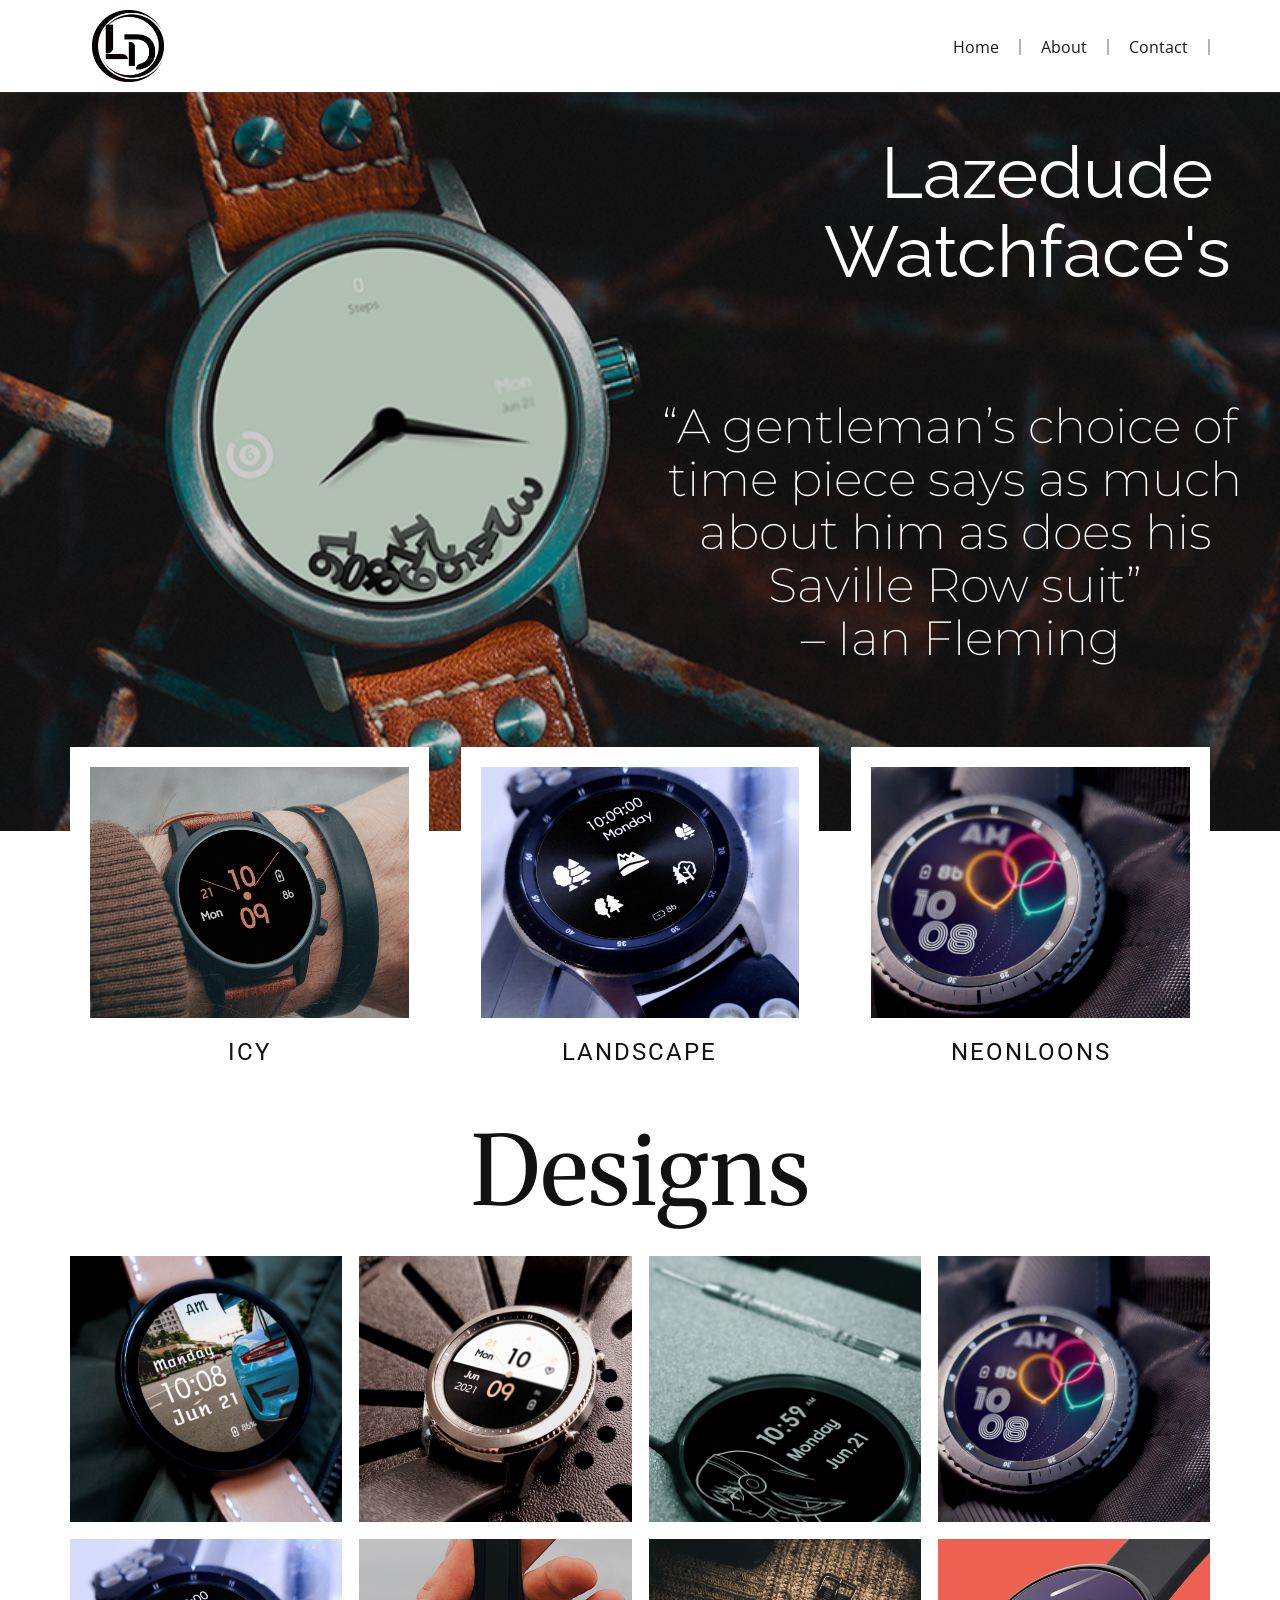
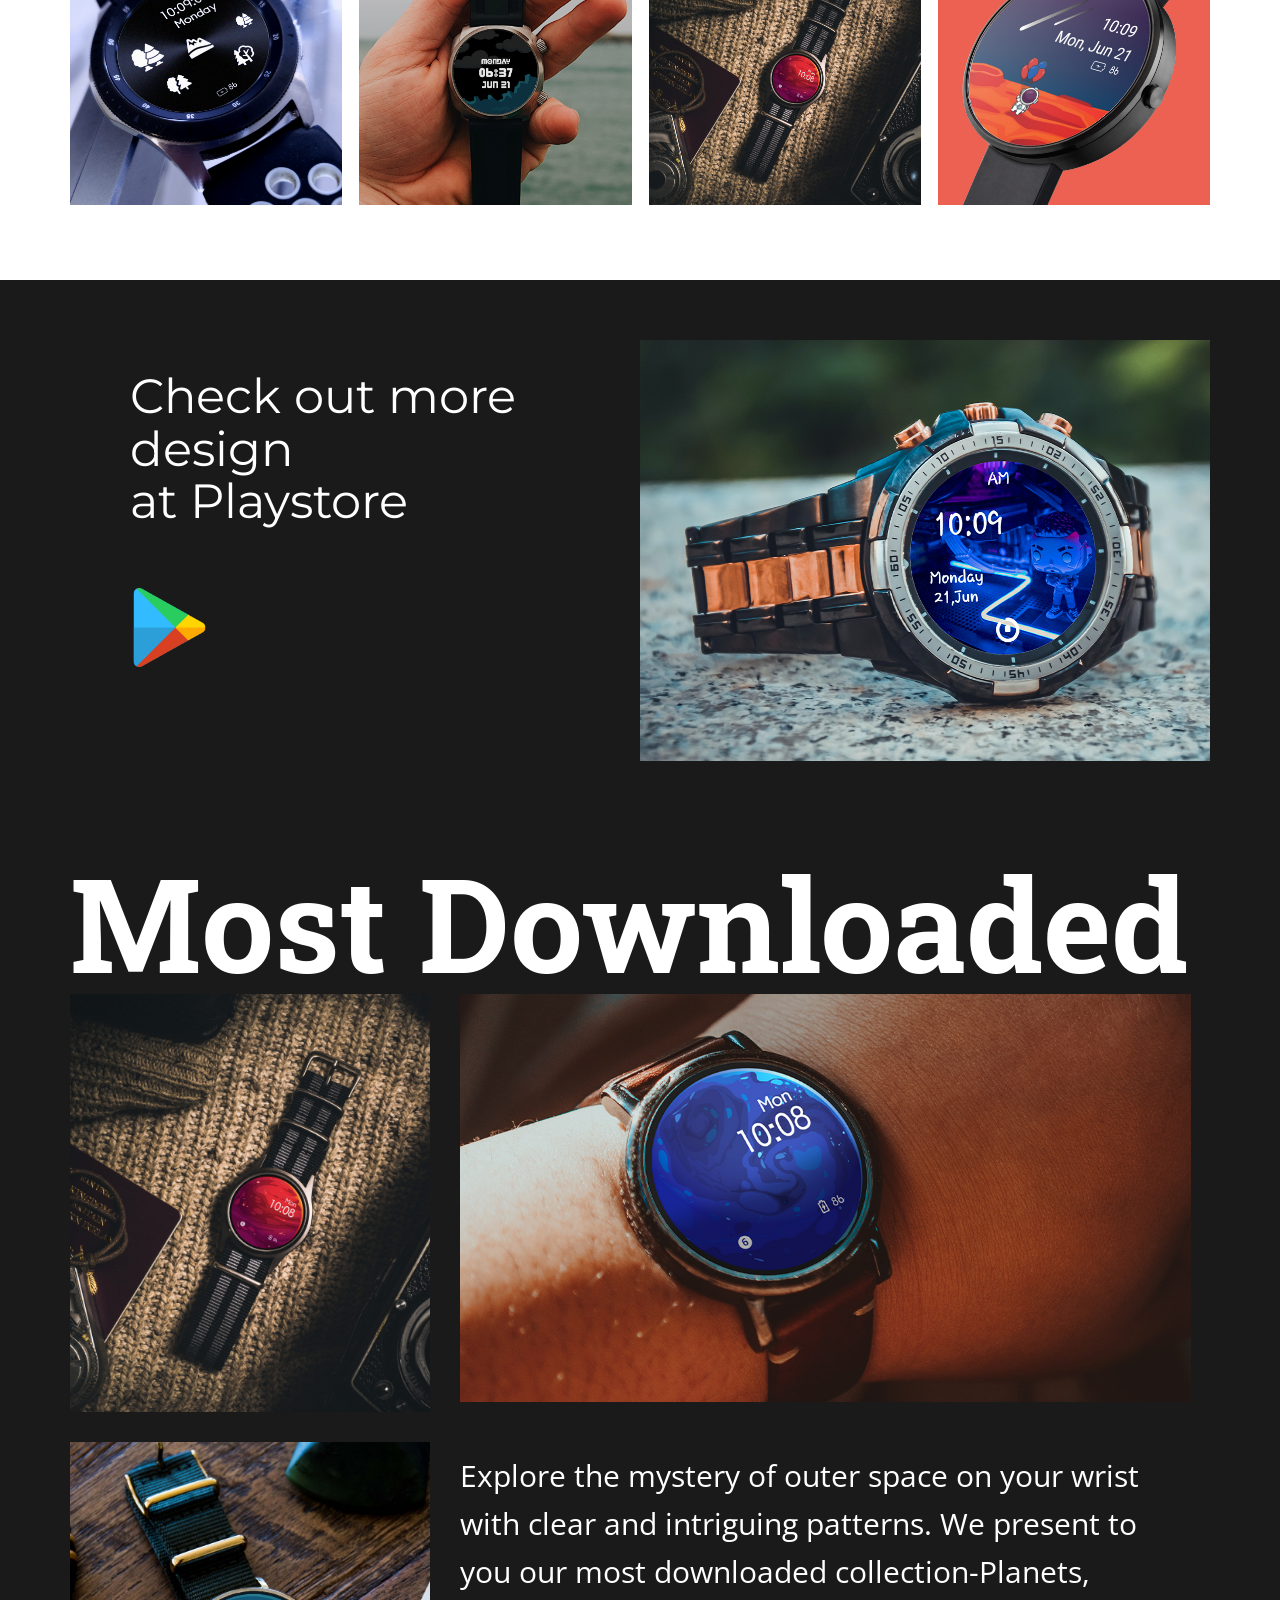
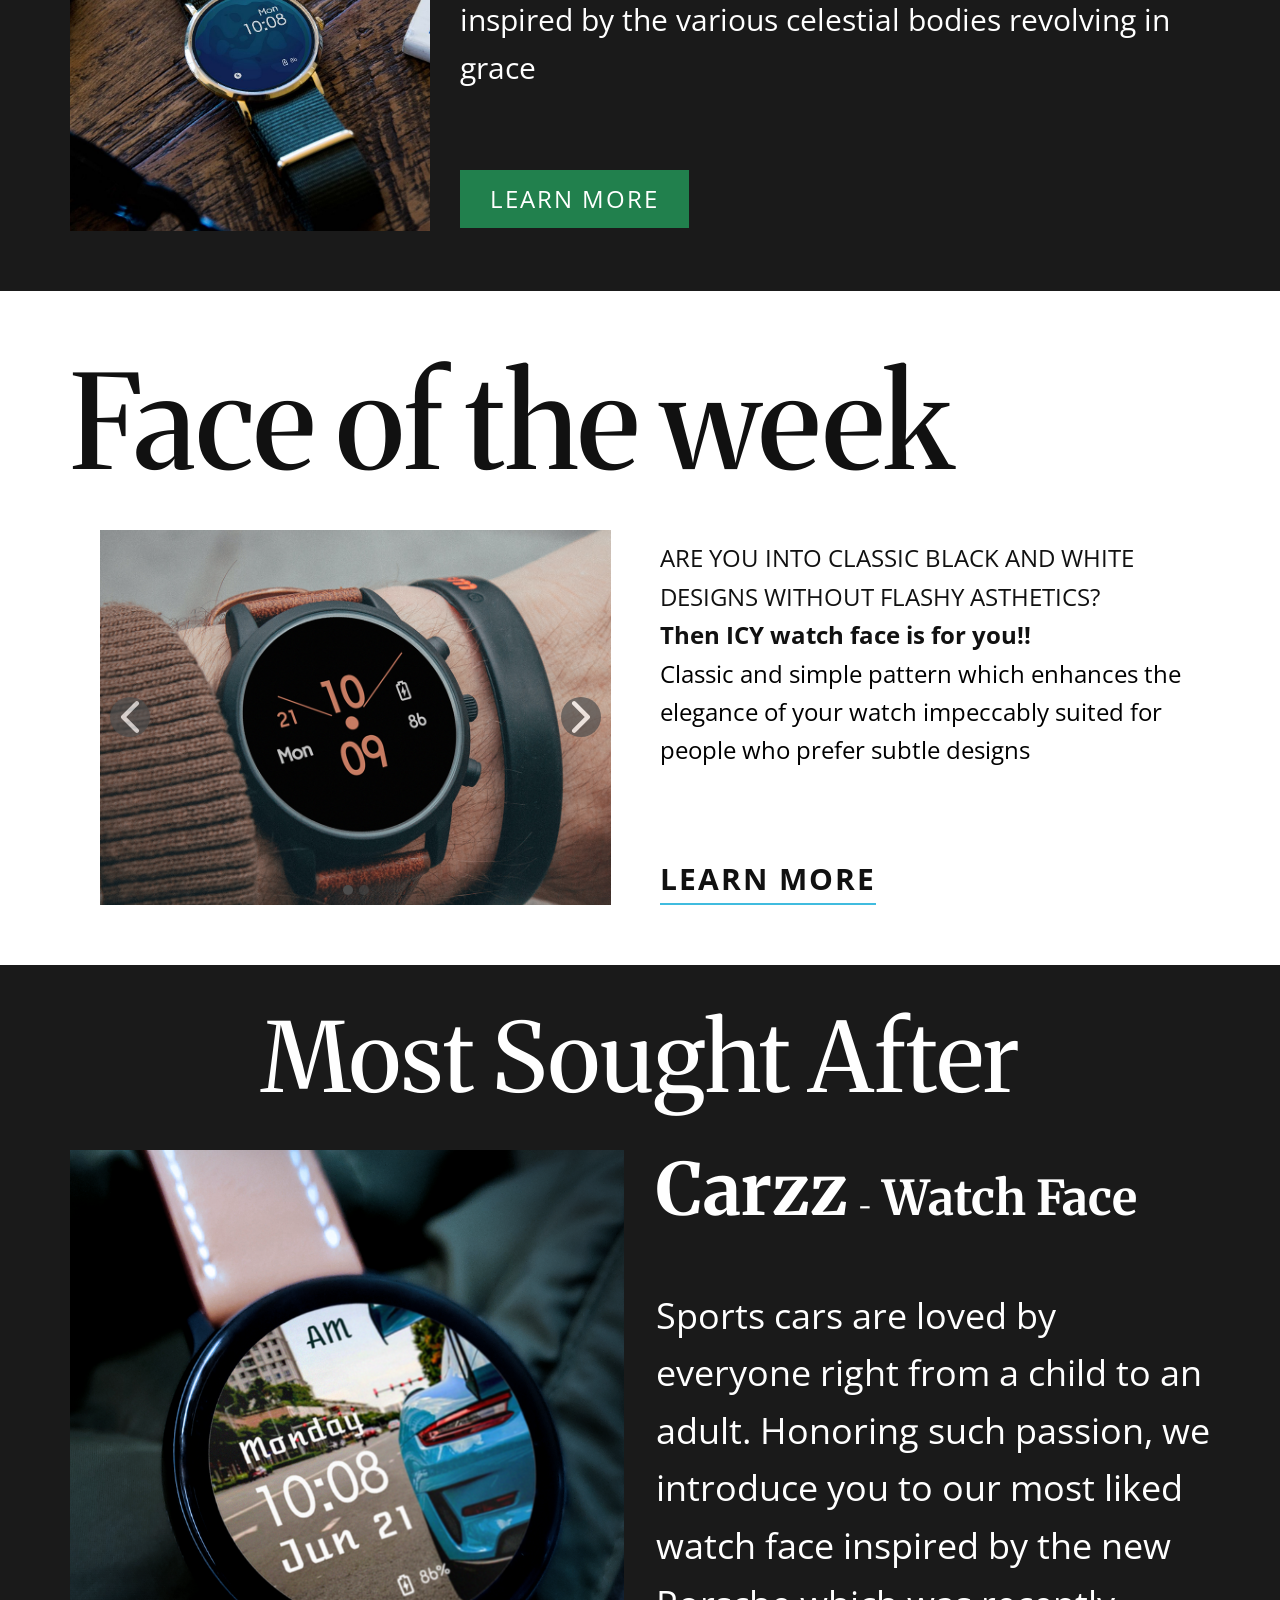
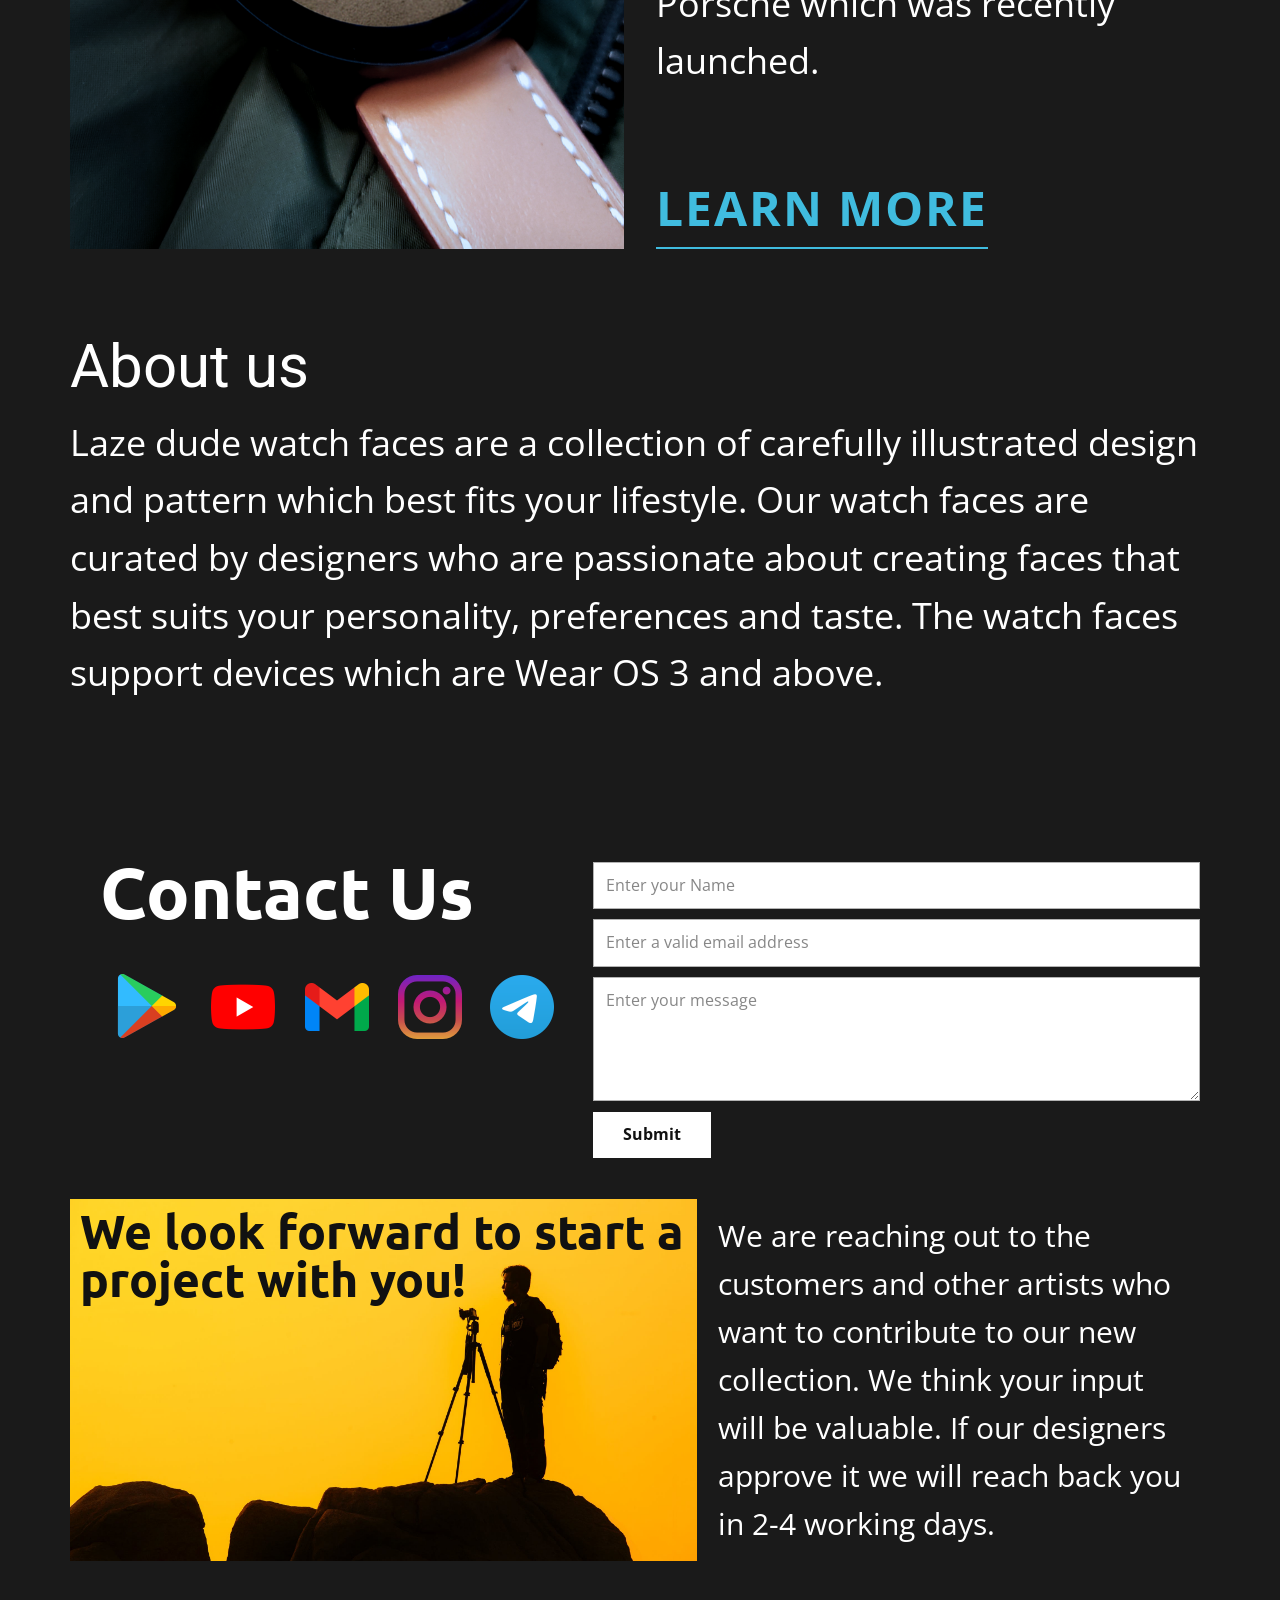
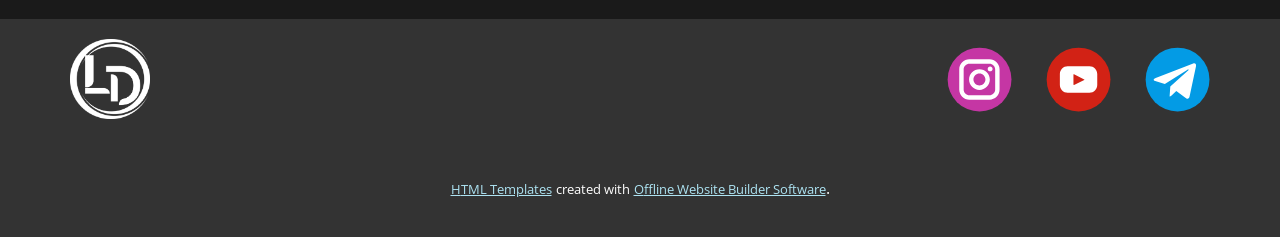
==== commit 0ba49e1f: "v3" ====
--- a/index.html
+++ b/index.html
@@ -110,14 +110,14 @@
         </div>
       </div>
     </section>
-    <section class="u-align-center u-clearfix u-section-3" id="sec-30e4">
+    <section class="u-align-center u-clearfix u-white u-section-3" id="sec-30e4">
       <div class="u-clearfix u-sheet u-sheet-1">
         <h1 class="u-align-left-xs u-text u-title u-text-1">Designs</h1>
         <div class="u-expanded-width u-gallery u-layout-grid u-lightbox u-show-text-none u-gallery-1">
           <div class="u-gallery-inner u-gallery-inner-1">
             <div class="u-gallery-item" data-href="https://play.google.com/store/apps/details?id=com.watchfacestudio.carzz" data-target="_blank">
               <div class="u-back-slide" data-image-width="800" data-image-height="1600">
-                <img class="u-back-image u-expanded" src="images/real3.png">
+                <img class="u-back-image u-expanded" src="images/real3-29.png">
               </div>
               <div class="u-over-slide u-shading u-over-slide-1">
                 <h3 class="u-gallery-heading"></h3>
@@ -126,7 +126,7 @@
             </div>
             <div class="u-gallery-item" data-href="https://play.google.com/store/apps/details?id=com.watchfacestudio.icy2" data-target="_blank">
               <div class="u-back-slide" data-image-width="1080" data-image-height="1080">
-                <img class="u-back-image u-expanded" src="images/Instagram-Watch22.png">
+                <img class="u-back-image u-expanded" src="images/Instagram-Watch22-28.png">
               </div>
               <div class="u-over-slide u-shading u-over-slide-2">
                 <h3 class="u-gallery-heading"></h3>
@@ -142,11 +142,47 @@
                 <p class="u-gallery-text"></p>
               </div>
             </div>
+            <div class="u-gallery-item" data-image-width="1080" data-image-height="1080">
+              <div class="u-back-slide">
+                <img class="u-back-image u-expanded" src="images/Instagram-Watch.jpg1-31.png">
+              </div>
+              <div class="u-over-slide u-shading u-over-slide-4">
+                <h3 class="u-gallery-heading"></h3>
+                <p class="u-gallery-text"></p>
+              </div>
+            </div>
+            <div class="u-gallery-item" data-image-width="1080" data-image-height="1080">
+              <div class="u-back-slide">
+                <img class="u-back-image u-expanded" src="images/landaod-32.png">
+              </div>
+              <div class="u-over-slide u-shading u-over-slide-5">
+                <h3 class="u-gallery-heading"></h3>
+                <p class="u-gallery-text"></p>
+              </div>
+            </div>
+            <div class="u-gallery-item" data-image-width="1003" data-image-height="1249">
+              <div class="u-back-slide">
+                <img class="u-back-image u-expanded" src="images/realclose.png">
+              </div>
+              <div class="u-over-slide u-shading u-over-slide-6">
+                <h3 class="u-gallery-heading"></h3>
+                <p class="u-gallery-text"></p>
+              </div>
+            </div>
             <div class="u-gallery-item" data-href="https://play.google.com/store/apps/details?id=com.watchfacestudio.planets" data-target="_blank">
               <div class="u-back-slide" data-image-width="1080" data-image-height="1080">
-                <img class="u-back-image u-expanded" src="images/i3.png">
-              </div>
-              <div class="u-over-slide u-shading u-over-slide-4">
+                <img class="u-back-image u-expanded" src="images/i3-33.png">
+              </div>
+              <div class="u-over-slide u-shading u-over-slide-7">
+                <h3 class="u-gallery-heading"></h3>
+                <p class="u-gallery-text"></p>
+              </div>
+            </div>
+            <div class="u-gallery-item" data-image-width="1080" data-image-height="1080">
+              <div class="u-back-slide">
+                <img class="u-back-image u-expanded" src="images/Insta.png">
+              </div>
+              <div class="u-over-slide u-shading u-over-slide-8">
                 <h3 class="u-gallery-heading"></h3>
                 <p class="u-gallery-text"></p>
               </div>
@@ -220,7 +256,7 @@
           <div class="u-layout">
             <div class="u-layout-row">
               <div class="u-container-style u-layout-cell u-size-60 u-layout-cell-1">
-                <div class="u-container-layout u-valign-bottom u-container-layout-1">
+                <div class="u-container-layout u-valign-bottom-lg u-valign-bottom-xl u-valign-top-md u-valign-top-sm u-valign-top-xs u-container-layout-1">
                   <p class="u-text u-text-2">
                     <span style="font-weight: 400;">ARE YOU INTO CLASSIC BLACK AND WHITE DESIGNS WITHOUT FLASHY ASTHETICS?</span>
                     <br>
@@ -244,7 +280,7 @@
           <div class="u-carousel-inner u-gallery-inner" role="listbox">
             <div class="u-active u-carousel-item u-effect-fade u-gallery-item u-carousel-item-1">
               <div class="u-back-slide" data-image-width="1080" data-image-height="1080">
-                <img class="u-back-image u-expanded" src="images/Instagram-Watch.jpg-16.png">
+                <img class="u-back-image u-expanded" src="images/Instagram-Watch.jpg-20.png">
               </div>
               <div class="u-align-center u-over-slide u-shading u-valign-bottom u-over-slide-1">
                 <h3 class="u-gallery-heading">ICY</h3>
@@ -253,7 +289,7 @@
             </div>
             <div class="u-carousel-item u-effect-fade u-gallery-item u-carousel-item-2">
               <div class="u-back-slide" data-image-width="1080" data-image-height="1080">
-                <img class="u-back-image u-expanded" src="images/Instagram-Watch22-17.png">
+                <img class="u-back-image u-expanded" src="images/Instagram-Watch22.png">
               </div>
               <div class="u-align-center u-over-slide u-shading u-valign-bottom u-over-slide-2">
                 <h3 class="u-gallery-heading">ICY</h3>
@@ -288,7 +324,7 @@
         </div>
       </div>
     </section>
-    <section class="u-align-left u-clearfix u-grey-90 u-section-7" id="carousel_d6dc">
+    <section class="u-align-left u-clearfix u-grey-90 u-hidden-sm u-hidden-xs u-section-7" id="carousel_d6dc">
       <div class="u-clearfix u-sheet u-sheet-1">
         <h1 class="u-align-center u-text u-title u-text-1"> Most Sought After</h1>
         <div class="u-clearfix u-expanded-width u-gutter-32 u-layout-wrap u-layout-wrap-1">
@@ -304,11 +340,14 @@
               <div class="u-size-30 u-size-60-md">
                 <div class="u-layout-col">
                   <div class="u-align-left u-container-style u-layout-cell u-right-cell u-size-60 u-layout-cell-2">
-                    <div class="u-container-layout u-valign-top-lg u-valign-top-md u-valign-top-sm u-valign-top-xl u-container-layout-2">
+                    <div class="u-container-layout u-valign-top u-container-layout-2">
                       <h2 class="u-custom-font u-font-merriweather u-text u-text-2">
                         <span style="font-weight: 700;">
-                          <span style="font-size: 3rem;">Carzz<span style="font-size: 1.5rem;">-</span>
-                          </span>Watch Face
+                          <span style="font-size: 3rem;">
+                            <span style="font-size: 4.5rem;">Carzz</span>
+                            <span style="font-size: 1.5rem;">-</span>
+                          </span>
+                          <span style="font-size: 3rem;">Watch Face</span>
                         </span>
                         <span style="font-size: 3rem;"></span>
                       </h2>
@@ -323,7 +362,7 @@
         </div>
       </div>
     </section>
-    <section class="u-align-left u-clearfix u-white u-section-8" id="carousel_0862">
+    <section class="u-align-left u-clearfix u-grey-90 u-section-8" id="carousel_0862">
       <div class="u-clearfix u-sheet u-sheet-1">
         <h1 class="u-text u-text-1">About us</h1>
         <p class="u-text u-text-2">
@@ -425,7 +464,7 @@
         </div>
       </div>
     </section>
-    <section class="u-clearfix u-grey-90 u-hidden-lg u-hidden-xl u-section-10" id="carousel_822a">
+    <section class="u-clearfix u-hidden-lg u-hidden-xl u-white u-section-10" id="carousel_822a">
       <div class="u-clearfix u-sheet u-sheet-1">
         <h2 class="u-custom-font u-font-merriweather u-text u-text-1">Contac​t Us </h2>
         <div class="u-clearfix u-expanded-width u-gutter-12 u-layout-wrap u-layout-wrap-1">
@@ -484,7 +523,7 @@
     </section>
     
     
-    <footer class="u-align-center-md u-align-center-sm u-align-center-xs u-clearfix u-footer u-grey-80" id="sec-1b5c"><div class="u-clearfix u-sheet u-valign-middle-lg u-valign-middle-md u-valign-middle-sm u-valign-middle-xl u-sheet-1">
+    <footer class="u-align-center-md u-align-center-sm u-align-center-xs u-clearfix u-footer u-grey-80" id="sec-1b5c"><div class="u-clearfix u-sheet u-sheet-1">
         <a href="https://nicepage.com" class="u-image u-logo u-image-1" data-image-width="2100" data-image-height="2100">
           <img src="images/logoplaystoreWhite.png" class="u-logo-image u-logo-image-1">
         </a>
@@ -511,7 +550,7 @@
       <a class="u-link" href="" target="_blank">
         <span>Offline Website Builder Software</span>
       </a>. 
-    </section><span style="height: 64px; width: 64px; margin-left: 0px; margin-right: auto; margin-top: 0px; background-image: none; right: 20px; bottom: 20px" class="u-back-to-top u-icon u-icon-circle u-opacity u-opacity-85 u-palette-1-base u-spacing-15" data-href="#">
+    </section><span style="height: 64px; width: 64px; margin-left: 0px; margin-right: auto; margin-top: 0px; background-image: none; right: 20px; bottom: 20px;" class="u-back-to-top u-hidden-lg u-hidden-md u-hidden-xl u-hidden-xs u-icon u-icon-circle u-opacity u-opacity-85 u-palette-1-base u-spacing-15" data-href="#">
         <svg class="u-svg-link" preserveAspectRatio="xMidYMin slice" viewBox="0 0 551.13 551.13"><use xmlns:xlink="http://www.w3.org/1999/xlink" xlink:href="#svg-1d98"></use></svg>
         <svg class="u-svg-content" enable-background="new 0 0 551.13 551.13" viewBox="0 0 551.13 551.13" xmlns="http://www.w3.org/2000/svg" id="svg-1d98"><path d="m275.565 189.451 223.897 223.897h51.668l-275.565-275.565-275.565 275.565h51.668z"></path></svg>
     </span>
--- a/nicepage.css
+++ b/nicepage.css
@@ -36411,7 +36411,7 @@
 .u-footer .u-image-1 {
   width: 80px;
   height: 80px;
-  margin: 0 auto 0 0;
+  margin: 20px auto 0 0;
 }
 
 .u-footer .u-logo-image-1 {
@@ -36421,10 +36421,11 @@
 
 .u-footer .u-social-icons-1 {
   min-height: 16px;
-  width: 122px;
-  min-width: 94px;
+  width: 263px;
+  min-width: 116px;
   white-space: nowrap;
-  margin: -31px 0 0 auto;
+  height: 65px;
+  margin: -72px 0 28px auto;
 }
 
 .u-footer .u-icon-1 {
@@ -36445,8 +36446,19 @@
     max-width: 80px;
     max-height: 80px;
   }
-}
 
+  .u-footer .u-social-icons-1 {
+    width: 122px;
+    min-width: 94px;
+  }
+}
+@media (max-width: 991px) {
+  .u-footer .u-social-icons-1 {
+    width: 263px;
+    min-width: 116px;
+    margin-right: 4px;
+  }
+}
 @media (max-width: 767px) {
   .u-footer .u-sheet-1 {
     min-height: 200px;
@@ -36457,22 +36469,26 @@
   }
 
   .u-footer .u-social-icons-1 {
+    width: 122px;
+    min-width: 94px;
     margin-top: 20px;
     margin-right: auto;
   }
 }
 @media (max-width: 575px) {
   .u-footer .u-image-1 {
-    margin-top: 16px;
+    width: 90px;
+    height: 90px;
+    margin-top: 7px;
     margin-left: auto;
   }
 
   .u-footer .u-social-icons-1 {
-    height: 49px;
-    width: 216px;
+    height: 73px;
+    width: 287px;
     min-width: 116px;
-    margin-top: 14px;
-    margin-bottom: 41px;
+    margin-top: 7px;
+    margin-bottom: 23px;
   }
 }
 
--- a/Home.css
+++ b/Home.css
@@ -40,20 +40,21 @@
 
 @media (max-width: 991px) {
   .u-section-1 .u-sheet-1 {
-    min-height: 766px;
+    min-height: 635px;
   }
 
   .u-section-1 .u-text-1 {
     width: auto;
-    margin-top: 82px;
+    margin-top: 33px;
     margin-left: 0;
     margin-right: 0;
   }
 
   .u-section-1 .u-text-2 {
-    margin-top: 200px;
-    margin-left: 260px;
     font-size: 2.25rem;
+    margin-top: 145px;
+    margin-right: -74px;
+    margin-left: 294px;
   }
 }
 
@@ -202,6 +203,16 @@
 }
 
 @media (max-width: 991px) {
+  .u-section-2 .u-sheet-1 {
+    min-height: 180px;
+  }
+
+  .u-section-2 .u-layout-wrap-1 {
+    margin-bottom: -13px;
+    margin-right: initial;
+    margin-left: initial;
+  }
+
   .u-section-2 .u-layout-cell-1 {
     min-height: 296px;
   }
@@ -315,7 +326,7 @@
     margin-left: initial;
   }
 }.u-section-3 .u-sheet-1 {
-  min-height: 752px;
+  min-height: 793px;
 }
 
 .u-section-3 .u-text-1 {
@@ -355,9 +366,29 @@
   padding: 18px;
 }
 
+.u-section-3 .u-over-slide-5 {
+  background-image: linear-gradient(0deg, rgba(0,0,0,0.15), rgba(0,0,0,0.15));
+  padding: 18px;
+}
+
+.u-section-3 .u-over-slide-6 {
+  background-image: linear-gradient(0deg, rgba(0,0,0,0.15), rgba(0,0,0,0.15));
+  padding: 18px;
+}
+
+.u-section-3 .u-over-slide-7 {
+  background-image: linear-gradient(0deg, rgba(0,0,0,0.15), rgba(0,0,0,0.15));
+  padding: 18px;
+}
+
+.u-section-3 .u-over-slide-8 {
+  background-image: linear-gradient(0deg, rgba(0,0,0,0.15), rgba(0,0,0,0.15));
+  padding: 18px;
+}
+
 @media (max-width: 1199px) {
   .u-section-3 .u-sheet-1 {
-    min-height: 656px;
+    min-height: 679px;
   }
 
   .u-section-3 .u-gallery-1 {
@@ -371,12 +402,17 @@
 
 @media (max-width: 991px) {
   .u-section-3 .u-sheet-1 {
-    min-height: 1032px;
+    min-height: 1758px;
+  }
+
+  .u-section-3 .u-text-1 {
+    width: auto;
+    margin-top: -34px;
   }
 
   .u-section-3 .u-gallery-1 {
-    height: 802px;
-    margin-bottom: -36px;
+    height: 1561px;
+    margin-top: 66px;
   }
 
   .u-section-3 .u-gallery-inner-1 {
@@ -386,12 +422,11 @@
 
 @media (max-width: 767px) {
   .u-section-3 .u-sheet-1 {
-    min-height: 2041px;
+    min-height: 1377px;
   }
 
   .u-section-3 .u-text-1 {
     font-size: 3.75rem;
-    width: auto;
     margin-top: 60px;
   }
 
@@ -408,7 +443,7 @@
 
 @media (max-width: 575px) {
   .u-section-3 .u-sheet-1 {
-    min-height: 448px;
+    min-height: 793px;
   }
 
   .u-section-3 .u-text-1 {
@@ -417,9 +452,9 @@
   }
 
   .u-section-3 .u-gallery-1 {
-    height: 292px;
+    height: 652px;
     margin-top: 19px;
-    margin-bottom: 60px;
+    margin-bottom: 28px;
   }
 
   .u-section-3 .u-gallery-inner-1 {
@@ -599,7 +634,7 @@
 
 .u-section-5 .u-image-1 {
   min-height: 330px;
-  background-image: url("images/i3-26.png");
+  background-image: url("images/i3.png");
   background-position: 50% 50%;
 }
 
@@ -903,16 +938,17 @@
 
 @media (max-width: 991px) {
   .u-section-6 .u-sheet-1 {
-    min-height: 933px;
+    min-height: 813px;
   }
 
   .u-section-6 .u-text-1 {
     font-size: 4.5rem;
+    margin-top: 20px;
   }
 
   .u-section-6 .u-layout-wrap-1 {
     width: 660px;
-    margin-top: 370px;
+    margin-top: 350px;
     margin-right: auto;
   }
 
@@ -920,18 +956,14 @@
     min-height: 364px;
   }
 
-  .u-section-6 .u-text-2 {
-    margin-top: 17px;
-  }
-
   .u-section-6 .u-btn-1 {
-    margin-top: -17px;
+    margin-top: 30px;
   }
 
   .u-section-6 .u-gallery-1 {
     height: 310px;
-    width: 487px;
-    margin-top: -704px;
+    width: 526px;
+    margin-top: -694px;
     margin-left: auto;
     margin-bottom: 60px;
   }
@@ -1004,7 +1036,7 @@
     width: auto;
   }
 }.u-section-7 .u-sheet-1 {
-  min-height: 997px;
+  min-height: 939px;
 }
 
 .u-section-7 .u-text-1 {
@@ -1014,12 +1046,12 @@
 
 .u-section-7 .u-layout-wrap-1 {
   margin-top: 39px;
-  margin-bottom: 60px;
+  margin-bottom: 2px;
 }
 
 .u-section-7 .u-image-1 {
-  min-height: 733px;
-  background-image: url("images/real3-28.png");
+  min-height: 726px;
+  background-image: url("images/real3.png");
   background-position: 50% 50%;
 }
 
@@ -1028,7 +1060,7 @@
 }
 
 .u-section-7 .u-layout-cell-2 {
-  min-height: 782px;
+  min-height: 726px;
 }
 
 .u-section-7 .u-container-layout-2 {
@@ -1082,7 +1114,11 @@
 
 @media (max-width: 991px) {
   .u-section-7 .u-sheet-1 {
-    min-height: 143px;
+    min-height: 83px;
+  }
+
+  .u-section-7 .u-layout-wrap-1 {
+    margin-bottom: 0;
   }
 
   .u-section-7 .u-image-1 {
@@ -1090,7 +1126,11 @@
   }
 
   .u-section-7 .u-layout-cell-2 {
-    min-height: 100px;
+    min-height: 611px;
+  }
+
+  .u-section-7 .u-btn-1 {
+    margin-top: 39px;
   }
 }
 
@@ -1117,6 +1157,10 @@
     padding-left: 10px;
     padding-right: 10px;
   }
+
+  .u-section-7 .u-layout-cell-2 {
+    min-height: 100px;
+  }
 }
 
 @media (max-width: 575px) {
@@ -1157,8 +1201,6 @@
     font-size: 2.25rem;
     margin-top: 18px;
     margin-left: auto;
-    width: auto;
-    height: auto;
   }
 } .u-section-8 {
   background-image: none;
@@ -1194,8 +1236,18 @@
 }
 
 @media (max-width: 991px) {
+  .u-section-8 .u-sheet-1 {
+    min-height: 330px;
+  }
+
   .u-section-8 .u-text-1 {
     margin-right: 0;
+  }
+
+  .u-section-8 .u-text-2 {
+    font-size: 1.25rem;
+    width: auto;
+    margin-bottom: 29px;
   }
 }
 
@@ -1207,7 +1259,7 @@
 
 @media (max-width: 575px) {
   .u-section-8 .u-sheet-1 {
-    min-height: 669px;
+    min-height: 666px;
   }
 
   .u-section-8 .u-text-1 {
@@ -1219,7 +1271,8 @@
 
   .u-section-8 .u-text-2 {
     font-size: 1.5rem;
-    margin-bottom: -567px;
+    margin-top: 11px;
+    margin-bottom: 57px;
   }
 } .u-section-9 {
   background-image: none;
@@ -1761,6 +1814,10 @@
     margin-left: initial;
   }
 
+  .u-section-10 .u-layout-cell-1 {
+    min-height: 225px;
+  }
+
   .u-section-10 .u-container-layout-1 {
     padding: 0 260px 0 0;
   }
@@ -1774,7 +1831,6 @@
 
   .u-section-10 .u-repeater-1 {
     grid-template-columns: calc(20% - 8px) calc(20% - 8px) calc(20% - 8px) calc(20% - 8px) calc(20% - 8px);
-    grid-auto-columns: calc(20% - 8px);
   }
 
   .u-section-10 .u-icon-1 {
@@ -1798,7 +1854,7 @@
   }
 
   .u-section-10 .u-layout-cell-2 {
-    min-height: 284px;
+    min-height: 292px;
   }
 
   .u-section-10 .u-container-layout-6 {
@@ -1813,7 +1869,7 @@
   }
 
   .u-section-10 .u-image-1 {
-    min-height: 284px;
+    min-height: 292px;
   }
 
   .u-section-10 .u-text-3 {
@@ -1894,7 +1950,6 @@
     grid-template-columns: 25% 25% 25% 25%;
     margin-left: auto;
     margin-right: auto;
-    grid-auto-columns: calc(33.3333% - 6.66667px);
   }
 
   .u-section-10 .u-list-item-1 {
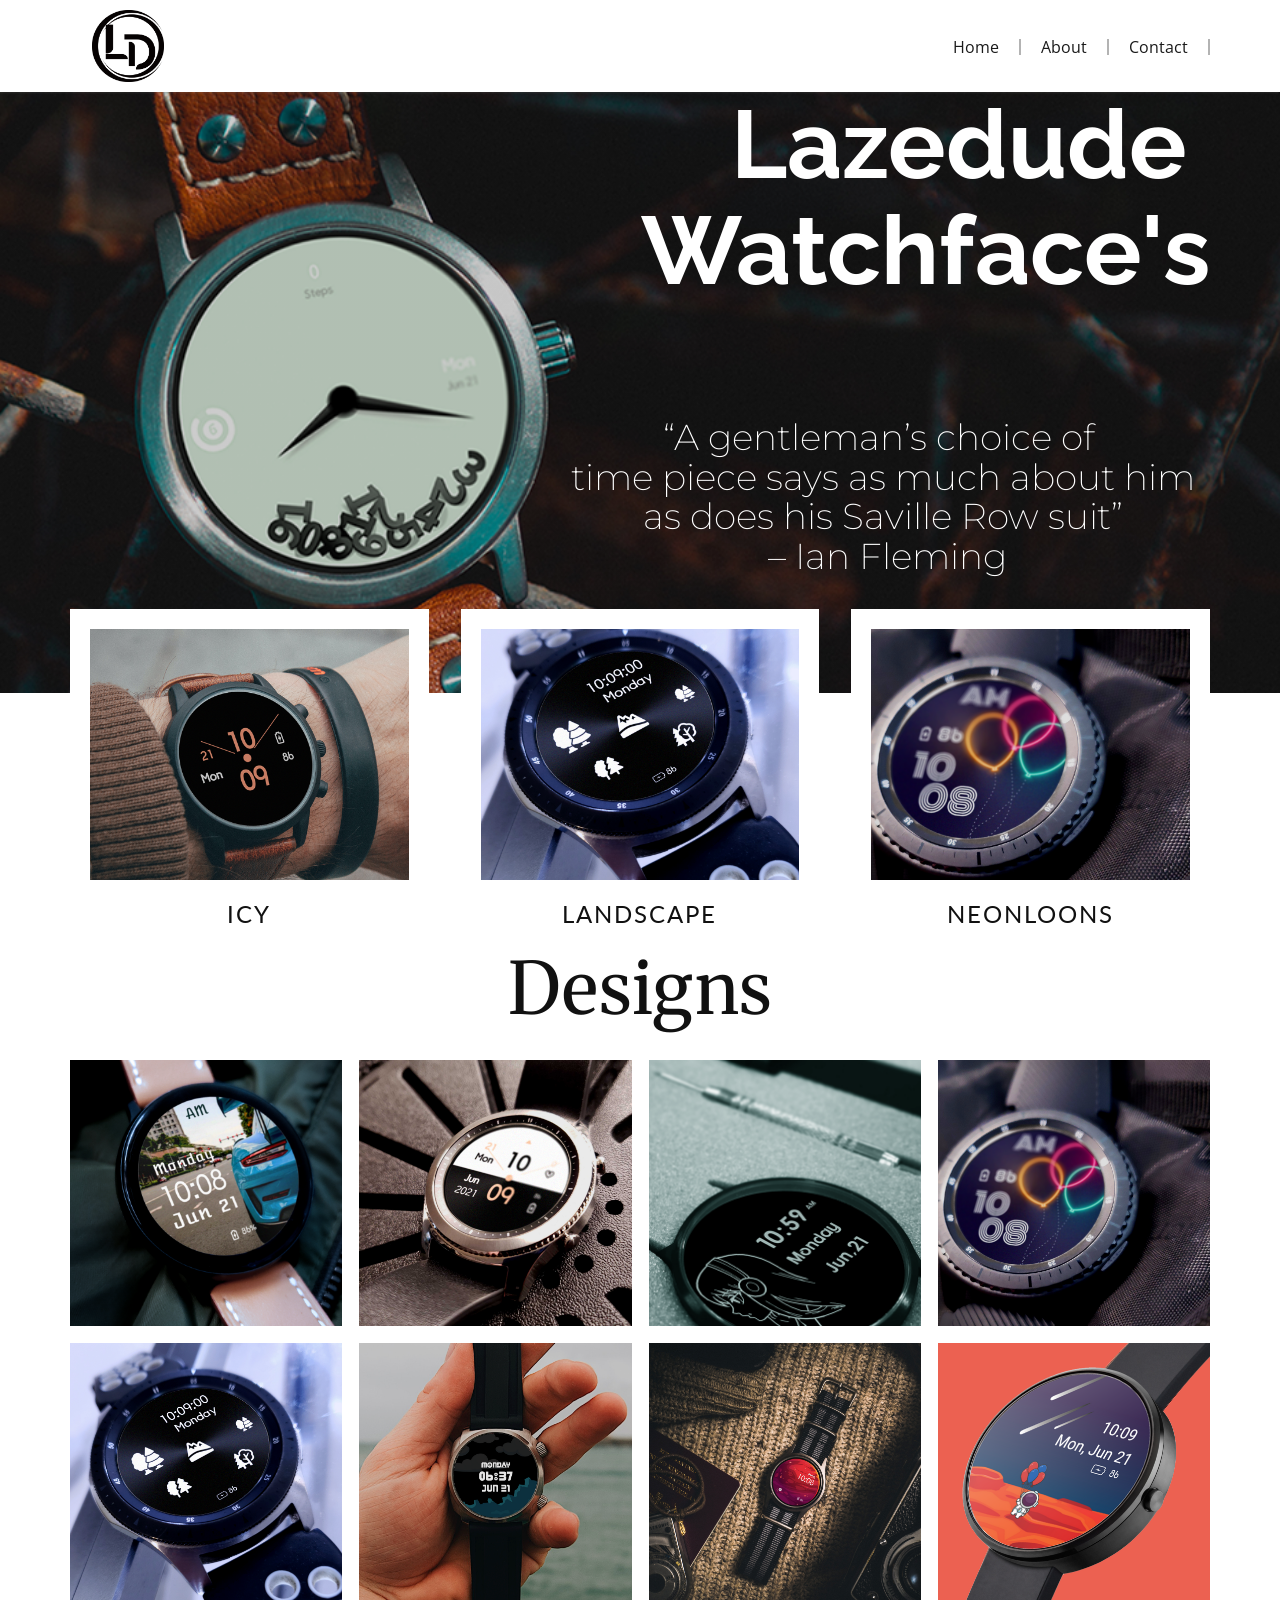
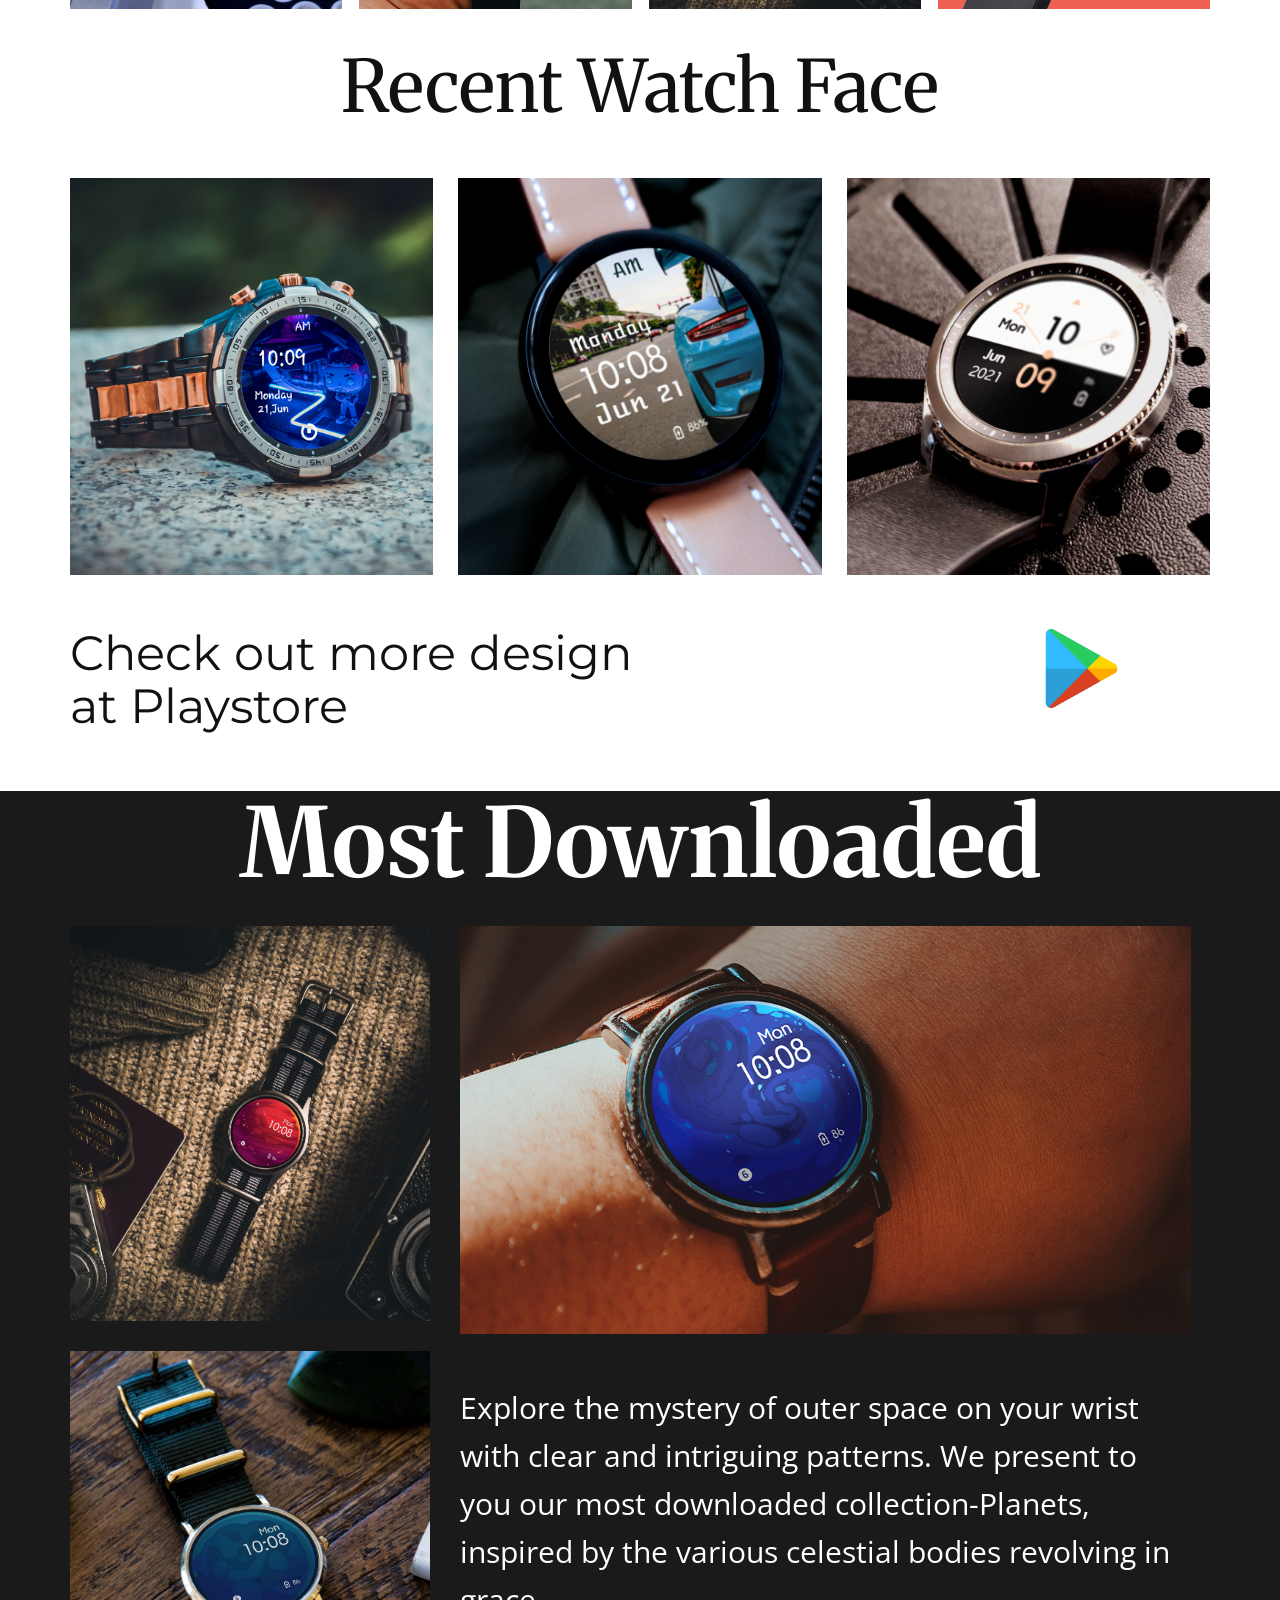
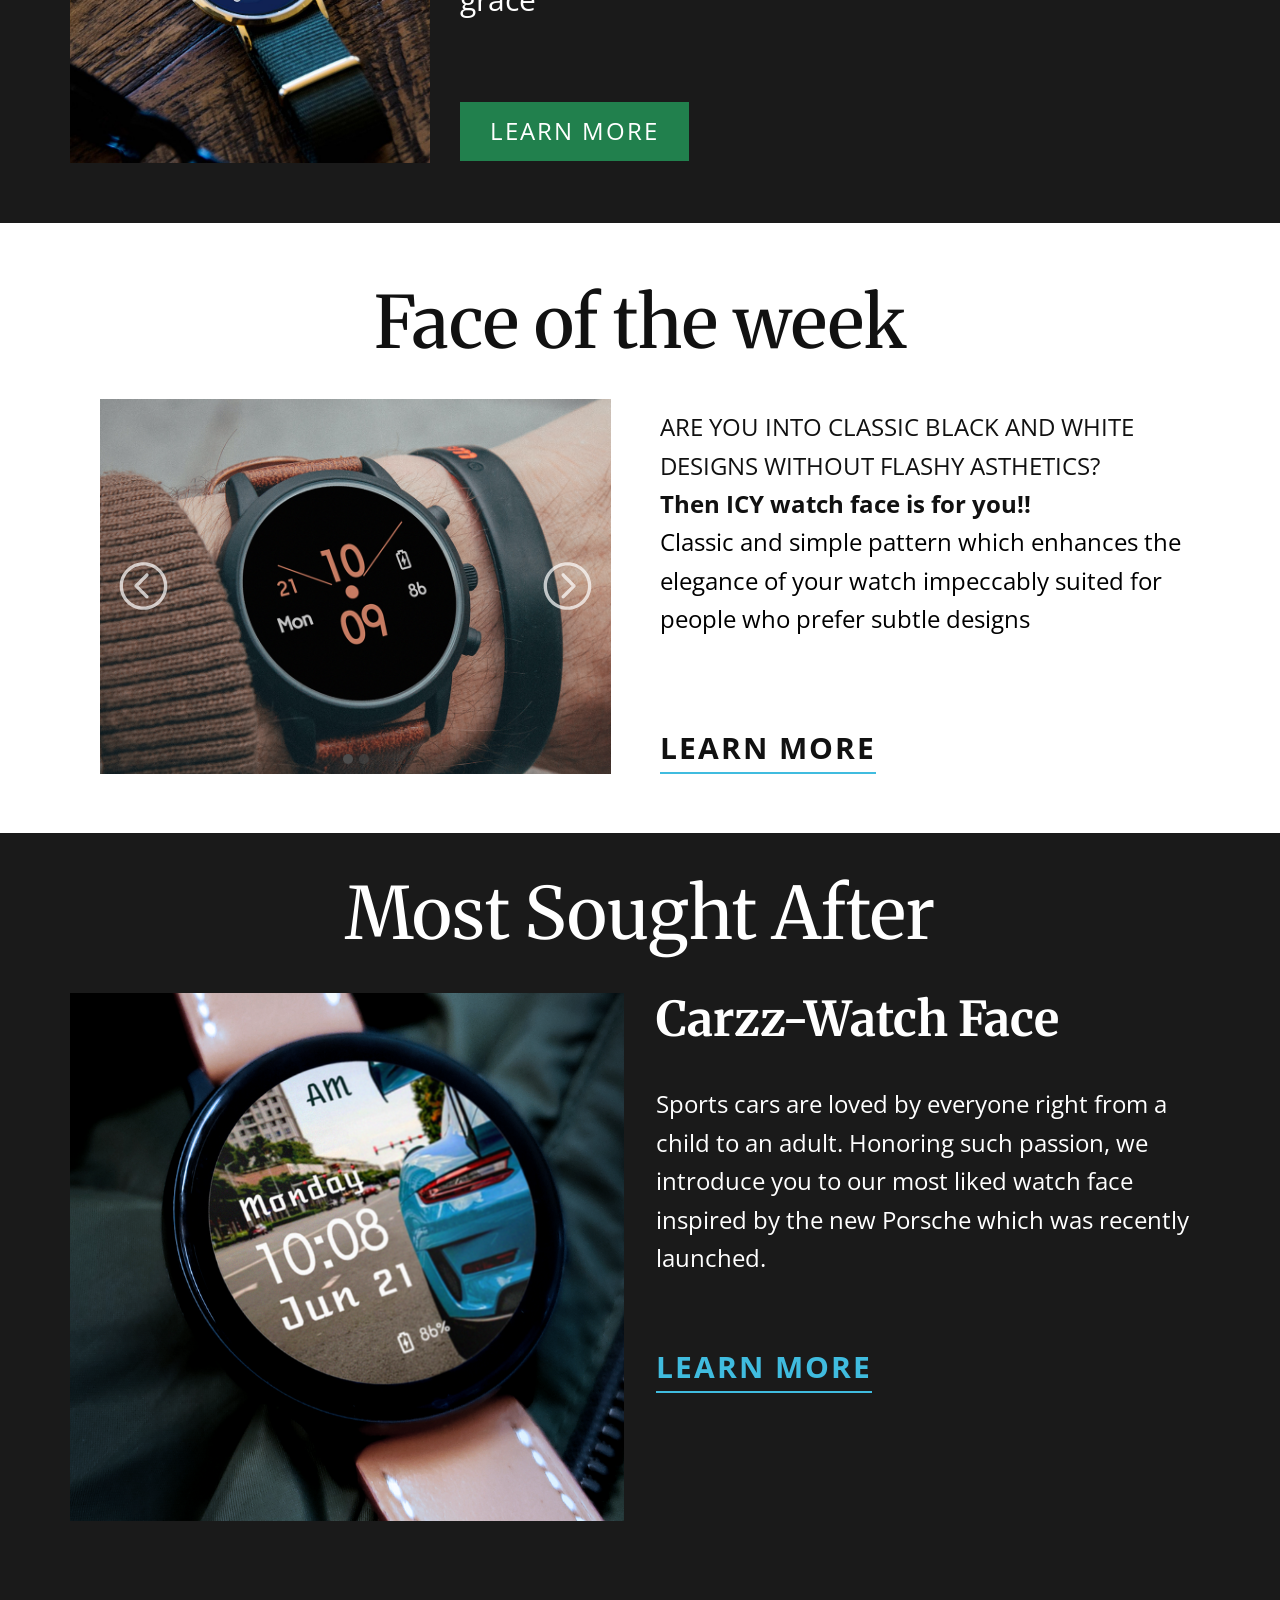
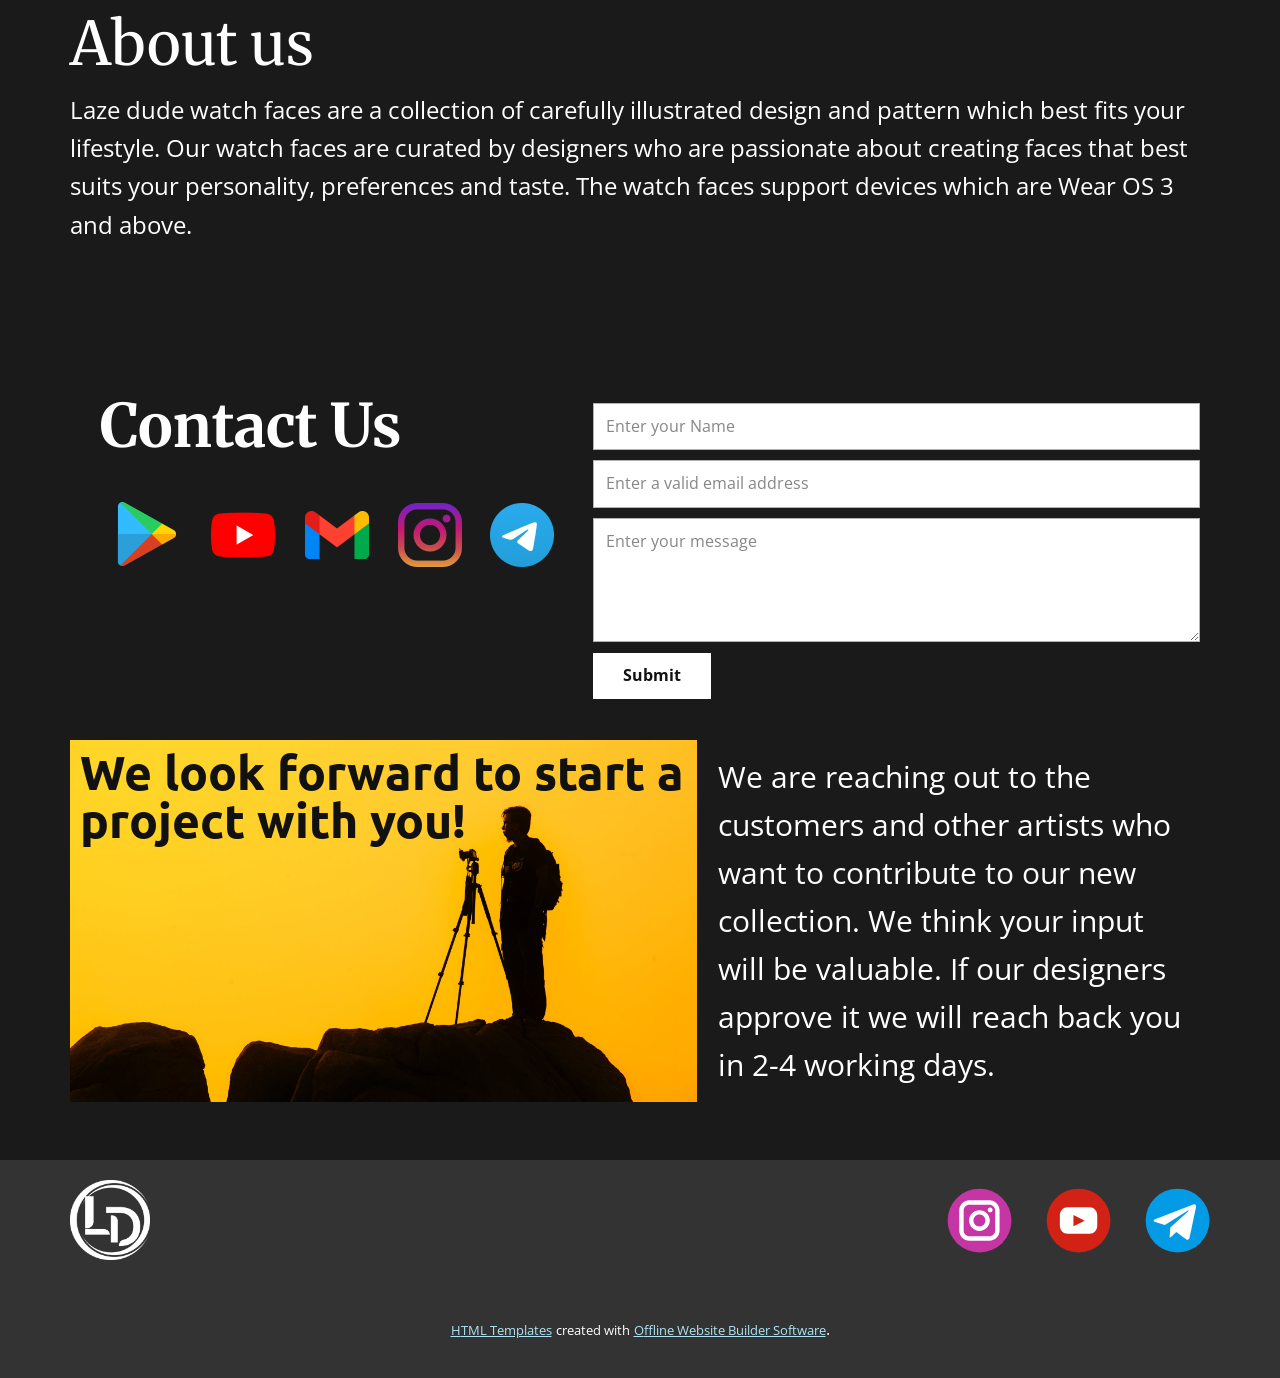
==== commit b61a872a: "v4" ====
--- a/index.html
+++ b/index.html
@@ -13,7 +13,7 @@
     <script class="u-script" type="text/javascript" src="nicepage.js" defer=""></script>
     <meta name="generator" content="Nicepage 4.6.5, nicepage.com">
     <link id="u-theme-google-font" rel="stylesheet" href="https://fonts.googleapis.com/css?family=Roboto:100,100i,300,300i,400,400i,500,500i,700,700i,900,900i|Open+Sans:300,300i,400,400i,500,500i,600,600i,700,700i,800,800i">
-    <link id="u-page-google-font" rel="stylesheet" href="https://fonts.googleapis.com/css?family=Raleway:100,100i,200,200i,300,300i,400,400i,500,500i,600,600i,700,700i,800,800i,900,900i|Montserrat:100,100i,200,200i,300,300i,400,400i,500,500i,600,600i,700,700i,800,800i,900,900i|Merriweather:300,300i,400,400i,700,700i,900,900i|Roboto+Slab:100,200,300,400,500,600,700,800,900|Ubuntu:300,300i,400,400i,500,500i,700,700i">
+    <link id="u-page-google-font" rel="stylesheet" href="https://fonts.googleapis.com/css?family=Raleway:100,100i,200,200i,300,300i,400,400i,500,500i,600,600i,700,700i,800,800i,900,900i|Montserrat:100,100i,200,200i,300,300i,400,400i,500,500i,600,600i,700,700i,800,800i,900,900i|Lato:100,100i,300,300i,400,400i,700,700i,900,900i|Merriweather:300,300i,400,400i,700,700i,900,900i|Ubuntu:300,300i,400,400i,500,500i,700,700i">
     
     
     
@@ -73,7 +73,7 @@
         </nav>
       </div></header> 
     <section class="u-align-right u-clearfix u-image u-shading u-section-1" id="carousel_84db" data-image-width="1024" data-image-height="500">
-      <div class="u-clearfix u-sheet u-sheet-1">
+      <div class="u-clearfix u-sheet u-valign-top u-sheet-1">
         <h1 class="u-align-center-xs u-custom-font u-font-raleway u-text u-title u-text-1">Lazedude&nbsp;<br>Watchface's
         </h1>
         <h2 class="u-align-center u-custom-font u-font-montserrat u-subtitle u-text u-text-2"> “A gentleman’s choice of&nbsp;<br>time piece says as much about him as does his Saville Row suit”<br>&nbsp;– Ian Fleming
@@ -87,8 +87,8 @@
             <div class="u-layout-row">
               <div class="u-align-center u-border-no-bottom u-border-no-left u-border-no-right u-border-no-top u-container-style u-layout-cell u-left-cell u-size-20 u-white u-layout-cell-1">
                 <div class="u-container-layout u-valign-bottom u-container-layout-1">
-                  <img class="u-expanded-width u-image u-image-1" src="images/Instagram-Watch.jpg.png" data-image-width="1080" data-image-height="1080" data-href="https://play.google.com/store/apps/details?id=com.watchfacestudio.icy2" data-target="_blank">
-                  <h4 class="u-text u-text-1">
+                  <img class="u-expanded-width u-image u-image-default u-image-1" src="images/Instagram-Watch.jpg.png" data-image-width="1080" data-image-height="1080" data-href="https://play.google.com/store/apps/details?id=com.watchfacestudio.icy2" data-target="_blank">
+                  <h4 class="u-custom-font u-font-lato u-text u-text-1">
                     <a href="https://www.natureandforesttherapy.org/" ping="/url?sa=t&amp;source=web&amp;rct=j&amp;url=https://www.natureandforesttherapy.org/&amp;ved=2ahUKEwjj6aGaiaLpAhVMwqYKHcGrADAQFjAMegQIAhAB" ao_us_href="https://www.natureandforesttherapy.org/" style="">I</a>CY
                   </h4>
                 </div>
@@ -96,13 +96,13 @@
               <div class="u-align-center u-container-style u-layout-cell u-size-20 u-white u-layout-cell-2">
                 <div class="u-container-layout u-valign-top u-container-layout-2">
                   <img class="u-expanded-width u-image u-image-2" src="images/landaod.png" data-image-width="1080" data-image-height="1080" data-href="https://play.google.com/store/apps/details?id=com.watchfacestudio.landscape" data-target="_blank">
-                  <h4 class="u-text u-text-2">landscape</h4>
+                  <h4 class="u-custom-font u-font-lato u-text u-text-2">landscape</h4>
                 </div>
               </div>
               <div class="u-align-center u-container-style u-layout-cell u-right-cell u-size-20 u-white u-layout-cell-3">
                 <div class="u-container-layout u-valign-top u-container-layout-3">
                   <img class="u-expanded-width u-image u-image-3" src="images/Instagram-Watch.jpg1.png" data-image-width="1080" data-image-height="1080" data-href="https://play.google.com/store/apps/details?id=com.watchfacestudio.pop" data-target="_blank">
-                  <h4 class="u-text u-text-3">neonloons</h4>
+                  <h4 class="u-custom-font u-font-lato u-text u-text-3">neonloons</h4>
                 </div>
               </div>
             </div>
@@ -115,25 +115,25 @@
         <h1 class="u-align-left-xs u-text u-title u-text-1">Designs</h1>
         <div class="u-expanded-width u-gallery u-layout-grid u-lightbox u-show-text-none u-gallery-1">
           <div class="u-gallery-inner u-gallery-inner-1">
-            <div class="u-gallery-item" data-href="https://play.google.com/store/apps/details?id=com.watchfacestudio.carzz" data-target="_blank">
+            <div class="u-effect-hover-zoom u-gallery-item u-gallery-item-1" data-href="https://play.google.com/store/apps/details?id=com.watchfacestudio.carzz" data-target="_blank">
               <div class="u-back-slide" data-image-width="800" data-image-height="1600">
-                <img class="u-back-image u-expanded" src="images/real3-29.png">
+                <img class="u-back-image u-expanded" src="images/real3.png">
               </div>
               <div class="u-over-slide u-shading u-over-slide-1">
                 <h3 class="u-gallery-heading"></h3>
                 <p class="u-gallery-text"></p>
               </div>
             </div>
-            <div class="u-gallery-item" data-href="https://play.google.com/store/apps/details?id=com.watchfacestudio.icy2" data-target="_blank">
+            <div class="u-effect-hover-zoom u-gallery-item u-gallery-item-2" data-href="https://play.google.com/store/apps/details?id=com.watchfacestudio.icy2" data-target="_blank">
               <div class="u-back-slide" data-image-width="1080" data-image-height="1080">
-                <img class="u-back-image u-expanded" src="images/Instagram-Watch22-28.png">
+                <img class="u-back-image u-expanded" src="images/Instagram-Watch22.png">
               </div>
               <div class="u-over-slide u-shading u-over-slide-2">
                 <h3 class="u-gallery-heading"></h3>
                 <p class="u-gallery-text"></p>
               </div>
             </div>
-            <div class="u-gallery-item" data-href="https://play.google.com/store/apps/details?id=com.watchfacestudio.animegirl" data-target="_blank">
+            <div class="u-effect-hover-zoom u-gallery-item u-gallery-item-3" data-href="https://play.google.com/store/apps/details?id=com.watchfacestudio.animegirl" data-target="_blank">
               <div class="u-back-slide" data-image-width="550" data-image-height="1100">
                 <img class="u-back-image u-expanded" src="images/Screenshotreal3.png">
               </div>
@@ -142,25 +142,25 @@
                 <p class="u-gallery-text"></p>
               </div>
             </div>
-            <div class="u-gallery-item" data-image-width="1080" data-image-height="1080">
+            <div class="u-effect-hover-zoom u-gallery-item u-gallery-item-4" data-image-width="1080" data-image-height="1080">
               <div class="u-back-slide">
-                <img class="u-back-image u-expanded" src="images/Instagram-Watch.jpg1-31.png">
+                <img class="u-back-image u-expanded" src="images/Instagram-Watch.jpg1-13.png">
               </div>
               <div class="u-over-slide u-shading u-over-slide-4">
                 <h3 class="u-gallery-heading"></h3>
                 <p class="u-gallery-text"></p>
               </div>
             </div>
-            <div class="u-gallery-item" data-image-width="1080" data-image-height="1080">
+            <div class="u-effect-hover-zoom u-gallery-item u-gallery-item-5" data-image-width="1080" data-image-height="1080">
               <div class="u-back-slide">
-                <img class="u-back-image u-expanded" src="images/landaod-32.png">
+                <img class="u-back-image u-expanded" src="images/landaod-14.png">
               </div>
               <div class="u-over-slide u-shading u-over-slide-5">
                 <h3 class="u-gallery-heading"></h3>
                 <p class="u-gallery-text"></p>
               </div>
             </div>
-            <div class="u-gallery-item" data-image-width="1003" data-image-height="1249">
+            <div class="u-effect-hover-zoom u-gallery-item u-gallery-item-6" data-image-width="1003" data-image-height="1249">
               <div class="u-back-slide">
                 <img class="u-back-image u-expanded" src="images/realclose.png">
               </div>
@@ -169,16 +169,16 @@
                 <p class="u-gallery-text"></p>
               </div>
             </div>
-            <div class="u-gallery-item" data-href="https://play.google.com/store/apps/details?id=com.watchfacestudio.planets" data-target="_blank">
+            <div class="u-effect-hover-zoom u-gallery-item u-gallery-item-7" data-href="https://play.google.com/store/apps/details?id=com.watchfacestudio.planets" data-target="_blank">
               <div class="u-back-slide" data-image-width="1080" data-image-height="1080">
-                <img class="u-back-image u-expanded" src="images/i3-33.png">
+                <img class="u-back-image u-expanded" src="images/i3.png">
               </div>
               <div class="u-over-slide u-shading u-over-slide-7">
                 <h3 class="u-gallery-heading"></h3>
                 <p class="u-gallery-text"></p>
               </div>
             </div>
-            <div class="u-gallery-item" data-image-width="1080" data-image-height="1080">
+            <div class="u-effect-hover-zoom u-gallery-item u-gallery-item-8" data-image-width="1080" data-image-height="1080">
               <div class="u-back-slide">
                 <img class="u-back-image u-expanded" src="images/Insta.png">
               </div>
@@ -191,28 +191,47 @@
         </div>
       </div>
     </section>
-    <section class="u-clearfix u-grey-90 u-section-4" id="sec-6e40">
-      <div class="u-clearfix u-sheet u-sheet-1">
-        <div class="u-clearfix u-expanded-width u-gutter-0 u-layout-wrap u-layout-wrap-1">
-          <div class="u-layout" style="">
-            <div class="u-layout-row" style="">
-              <div class="u-container-style u-layout-cell u-left-cell u-size-30 u-size-xs-60 u-layout-cell-1" src="">
-                <div class="u-container-layout u-valign-bottom-md u-container-layout-1">
-                  <h2 class="u-align-left u-custom-font u-font-montserrat u-text u-text-1">Check out more design<br>at Playstore
-                  </h2><span class="u-file-icon u-icon u-icon-1" data-href="https://play.google.com/store/apps/dev?id=6455465523434357610" data-target="_blank"><img src="images/300218.png" alt=""></span>
-                </div>
-              </div>
-              <div class="u-align-center u-container-style u-image u-layout-cell u-right-cell u-size-30 u-size-xs-60 u-image-1" src="" data-image-width="1080" data-image-height="1080">
-                <div class="u-container-layout u-container-layout-2" src=""></div>
-              </div>
-            </div>
-          </div>
-        </div>
+    <section class="u-align-center u-clearfix u-section-4" id="sec-5fd5">
+      <div class="u-clearfix u-sheet u-sheet-1">
+        <h2 class="u-custom-font u-font-merriweather u-text u-text-1"> Recent Watch Face</h2>
+        <div class="u-expanded-width u-gallery u-layout-grid u-lightbox u-show-text-on-hover u-gallery-1">
+          <div class="u-gallery-inner u-gallery-inner-1">
+            <div class="u-effect-fade u-gallery-item">
+              <div class="u-back-slide" data-image-width="1080" data-image-height="1080">
+                <img class="u-back-image u-expanded" src="images/Instagram-Watch2.png">
+              </div>
+              <div class="u-over-slide u-shading u-over-slide-1">
+                <h3 class="u-gallery-heading"></h3>
+                <p class="u-gallery-text"></p>
+              </div>
+            </div>
+            <div class="u-effect-fade u-gallery-item">
+              <div class="u-back-slide" data-image-width="800" data-image-height="1600">
+                <img class="u-back-image u-expanded" src="images/real3-19.png">
+              </div>
+              <div class="u-over-slide u-shading u-over-slide-2">
+                <h3 class="u-gallery-heading"></h3>
+                <p class="u-gallery-text"></p>
+              </div>
+            </div>
+            <div class="u-effect-fade u-gallery-item">
+              <div class="u-back-slide" data-image-width="1080" data-image-height="1080">
+                <img class="u-back-image u-expanded" src="images/Instagram-Watch22-20.png">
+              </div>
+              <div class="u-over-slide u-shading u-over-slide-3">
+                <h3 class="u-gallery-heading"></h3>
+                <p class="u-gallery-text"></p>
+              </div>
+            </div>
+          </div>
+        </div>
+        <h2 class="u-align-center-xs u-align-left-lg u-align-left-md u-align-left-sm u-align-left-xl u-custom-font u-font-montserrat u-text u-text-2">Check out more design<br>at Playstore
+        </h2><span class="u-file-icon u-icon u-icon-1" data-href="https://play.google.com/store/apps/dev?id=6455465523434357610" data-target="_blank"><img src="images/300218.png" alt=""></span>
       </div>
     </section>
     <section class="u-clearfix u-grey-90 u-hidden-md u-hidden-sm u-hidden-xs u-section-5" id="carousel_2fc8">
-      <div class="u-clearfix u-sheet u-valign-bottom-xs u-sheet-1">
-        <h1 class="u-custom-font u-font-roboto-slab u-text u-text-1"> Most Downloaded</h1>
+      <div class="u-clearfix u-sheet u-valign-top u-sheet-1">
+        <h1 class="u-align-center u-custom-font u-font-merriweather u-text u-text-1"> Most Downloaded</h1>
         <div class="u-clearfix u-expanded-width u-gutter-30 u-layout-wrap u-layout-wrap-1">
           <div class="u-layout">
             <div class="u-layout-row">
@@ -251,7 +270,7 @@
     </section>
     <section class="u-clearfix u-white u-section-6" id="carousel_fb69">
       <div class="u-clearfix u-sheet u-sheet-1">
-        <h1 class="u-align-center-lg u-align-center-md u-align-center-sm u-align-center-xs u-text u-title u-text-1">Face of the week</h1>
+        <h1 class="u-align-center u-text u-title u-text-1">Face o​f the week</h1>
         <div class="u-clearfix u-expanded-width-xs u-layout-wrap u-layout-wrap-1">
           <div class="u-layout">
             <div class="u-layout-row">
@@ -280,7 +299,7 @@
           <div class="u-carousel-inner u-gallery-inner" role="listbox">
             <div class="u-active u-carousel-item u-effect-fade u-gallery-item u-carousel-item-1">
               <div class="u-back-slide" data-image-width="1080" data-image-height="1080">
-                <img class="u-back-image u-expanded" src="images/Instagram-Watch.jpg-20.png">
+                <img class="u-back-image u-expanded" src="images/Instagram-Watch.jpg-23.png">
               </div>
               <div class="u-align-center u-over-slide u-shading u-valign-bottom u-over-slide-1">
                 <h3 class="u-gallery-heading">ICY</h3>
@@ -289,7 +308,7 @@
             </div>
             <div class="u-carousel-item u-effect-fade u-gallery-item u-carousel-item-2">
               <div class="u-back-slide" data-image-width="1080" data-image-height="1080">
-                <img class="u-back-image u-expanded" src="images/Instagram-Watch22.png">
+                <img class="u-back-image u-expanded" src="images/Instagram-Watch22-24.png">
               </div>
               <div class="u-align-center u-over-slide u-shading u-valign-bottom u-over-slide-2">
                 <h3 class="u-gallery-heading">ICY</h3>
@@ -297,28 +316,20 @@
               </div>
             </div>
           </div>
-          <a class="u-absolute-vcenter u-carousel-control u-carousel-control-prev u-grey-70 u-icon-circle u-opacity u-opacity-70 u-spacing-10 u-text-white u-carousel-control-1" href="#carousel-0edf" role="button" data-u-slide="prev">
+          <a class="u-absolute-vcenter u-carousel-control u-carousel-control-prev u-icon-rectangle u-opacity u-opacity-70 u-spacing-10 u-text-white u-carousel-control-1" href="#carousel-0edf" role="button" data-u-slide="prev">
             <span aria-hidden="true">
-              <svg viewBox="0 0 451.847 451.847"><path d="M97.141,225.92c0-8.095,3.091-16.192,9.259-22.366L300.689,9.27c12.359-12.359,32.397-12.359,44.751,0
-c12.354,12.354,12.354,32.388,0,44.748L173.525,225.92l171.903,171.909c12.354,12.354,12.354,32.391,0,44.744
-c-12.354,12.365-32.386,12.365-44.745,0l-194.29-194.281C100.226,242.115,97.141,234.018,97.141,225.92z"></path></svg>
+              <svg viewBox="0 0 129 129"><path d="m64.5,122.6c32,0 58.1-26 58.1-58.1s-26-58-58.1-58-58,26-58,58 26,58.1 58,58.1zm0-108c27.5,5.32907e-15 49.9,22.4 49.9,49.9s-22.4,49.9-49.9,49.9-49.9-22.4-49.9-49.9 22.4-49.9 49.9-49.9z"></path><path d="m70,93.5c0.8,0.8 1.8,1.2 2.9,1.2 1,0 2.1-0.4 2.9-1.2 1.6-1.6 1.6-4.2 0-5.8l-23.5-23.5 23.5-23.5c1.6-1.6 1.6-4.2 0-5.8s-4.2-1.6-5.8,0l-26.4,26.4c-0.8,0.8-1.2,1.8-1.2,2.9s0.4,2.1 1.2,2.9l26.4,26.4z"></path></svg>
             </span>
             <span class="sr-only">
-              <svg viewBox="0 0 451.847 451.847"><path d="M97.141,225.92c0-8.095,3.091-16.192,9.259-22.366L300.689,9.27c12.359-12.359,32.397-12.359,44.751,0
-c12.354,12.354,12.354,32.388,0,44.748L173.525,225.92l171.903,171.909c12.354,12.354,12.354,32.391,0,44.744
-c-12.354,12.365-32.386,12.365-44.745,0l-194.29-194.281C100.226,242.115,97.141,234.018,97.141,225.92z"></path></svg>
+              <svg viewBox="0 0 129 129"><path d="m64.5,122.6c32,0 58.1-26 58.1-58.1s-26-58-58.1-58-58,26-58,58 26,58.1 58,58.1zm0-108c27.5,5.32907e-15 49.9,22.4 49.9,49.9s-22.4,49.9-49.9,49.9-49.9-22.4-49.9-49.9 22.4-49.9 49.9-49.9z"></path><path d="m70,93.5c0.8,0.8 1.8,1.2 2.9,1.2 1,0 2.1-0.4 2.9-1.2 1.6-1.6 1.6-4.2 0-5.8l-23.5-23.5 23.5-23.5c1.6-1.6 1.6-4.2 0-5.8s-4.2-1.6-5.8,0l-26.4,26.4c-0.8,0.8-1.2,1.8-1.2,2.9s0.4,2.1 1.2,2.9l26.4,26.4z"></path></svg>
             </span>
           </a>
-          <a class="u-absolute-vcenter u-carousel-control u-carousel-control-next u-grey-70 u-icon-circle u-opacity u-opacity-70 u-spacing-10 u-text-white u-carousel-control-2" href="#carousel-0edf" role="button" data-u-slide="next">
+          <a class="u-absolute-vcenter u-carousel-control u-carousel-control-next u-icon-rectangle u-opacity u-opacity-70 u-spacing-10 u-text-white u-carousel-control-2" href="#carousel-0edf" role="button" data-u-slide="next">
             <span aria-hidden="true">
-              <svg viewBox="0 0 451.846 451.847"><path d="M345.441,248.292L151.154,442.573c-12.359,12.365-32.397,12.365-44.75,0c-12.354-12.354-12.354-32.391,0-44.744
-L278.318,225.92L106.409,54.017c-12.354-12.359-12.354-32.394,0-44.748c12.354-12.359,32.391-12.359,44.75,0l194.287,194.284
-c6.177,6.18,9.262,14.271,9.262,22.366C354.708,234.018,351.617,242.115,345.441,248.292z"></path></svg>
+              <svg viewBox="0 0 129 129"><path d="M64.5,122.6c32,0,58.1-26,58.1-58.1S96.5,6.4,64.5,6.4S6.4,32.5,6.4,64.5S32.5,122.6,64.5,122.6z M64.5,14.6    c27.5,0,49.9,22.4,49.9,49.9S92,114.4,64.5,114.4S14.6,92,14.6,64.5S37,14.6,64.5,14.6z"></path><path d="m51.1,93.5c0.8,0.8 1.8,1.2 2.9,1.2 1,0 2.1-0.4 2.9-1.2l26.4-26.4c0.8-0.8 1.2-1.8 1.2-2.9 0-1.1-0.4-2.1-1.2-2.9l-26.4-26.4c-1.6-1.6-4.2-1.6-5.8,0-1.6,1.6-1.6,4.2 0,5.8l23.5,23.5-23.5,23.5c-1.6,1.6-1.6,4.2 0,5.8z"></path></svg>
             </span>
             <span class="sr-only">
-              <svg viewBox="0 0 451.846 451.847"><path d="M345.441,248.292L151.154,442.573c-12.359,12.365-32.397,12.365-44.75,0c-12.354-12.354-12.354-32.391,0-44.744
-L278.318,225.92L106.409,54.017c-12.354-12.359-12.354-32.394,0-44.748c12.354-12.359,32.391-12.359,44.75,0l194.287,194.284
-c6.177,6.18,9.262,14.271,9.262,22.366C354.708,234.018,351.617,242.115,345.441,248.292z"></path></svg>
+              <svg viewBox="0 0 129 129"><path d="M64.5,122.6c32,0,58.1-26,58.1-58.1S96.5,6.4,64.5,6.4S6.4,32.5,6.4,64.5S32.5,122.6,64.5,122.6z M64.5,14.6    c27.5,0,49.9,22.4,49.9,49.9S92,114.4,64.5,114.4S14.6,92,14.6,64.5S37,14.6,64.5,14.6z"></path><path d="m51.1,93.5c0.8,0.8 1.8,1.2 2.9,1.2 1,0 2.1-0.4 2.9-1.2l26.4-26.4c0.8-0.8 1.2-1.8 1.2-2.9 0-1.1-0.4-2.1-1.2-2.9l-26.4-26.4c-1.6-1.6-4.2-1.6-5.8,0-1.6,1.6-1.6,4.2 0,5.8l23.5,23.5-23.5,23.5c-1.6,1.6-1.6,4.2 0,5.8z"></path></svg>
             </span>
           </a>
         </div>
@@ -342,16 +353,9 @@
                   <div class="u-align-left u-container-style u-layout-cell u-right-cell u-size-60 u-layout-cell-2">
                     <div class="u-container-layout u-valign-top u-container-layout-2">
                       <h2 class="u-custom-font u-font-merriweather u-text u-text-2">
-                        <span style="font-weight: 700;">
-                          <span style="font-size: 3rem;">
-                            <span style="font-size: 4.5rem;">Carzz</span>
-                            <span style="font-size: 1.5rem;">-</span>
-                          </span>
-                          <span style="font-size: 3rem;">Watch Face</span>
-                        </span>
-                        <span style="font-size: 3rem;"></span>
+                        <span style="font-weight: 700;">Carzz-Watch Face</span>
                       </h2>
-                      <p class="u-text u-text-3"> Sports cars are loved by everyone right from a child to an adult. Honoring such passion, we introduce you to our most liked watch face inspired by the new Porsche which was recently launched.</p>
+                      <p class="u-text u-text-3"> Sports cars are loved by everyone right from a child to an adult. Ho​noring such passion, we introduce you to our most liked watch face inspired by the new Porsche which was recently launched.</p>
                       <a href="https://play.google.com/store/apps/details?id=com.watchfacestudio.carzz" class="u-border-2 u-border-palette-1-base u-btn u-btn-rectangle u-button-style u-none u-text-active-white u-btn-1" target="_blank">learn more</a>
                     </div>
                   </div>
@@ -364,7 +368,7 @@
     </section>
     <section class="u-align-left u-clearfix u-grey-90 u-section-8" id="carousel_0862">
       <div class="u-clearfix u-sheet u-sheet-1">
-        <h1 class="u-text u-text-1">About us</h1>
+        <h1 class="u-custom-font u-font-merriweather u-text u-text-1">About us</h1>
         <p class="u-text u-text-2">
           <span style="font-weight: 400;">Laze dude watch faces are a collection of carefully illustrated design a​nd pattern which best fits your lifestyle. Our watch faces are curated by designers who are passionate about creating faces that best suits your personality, preferences and taste.&nbsp;The watch faces support devices which are Wear OS 3 and above. </span>
         </p>
@@ -381,7 +385,7 @@
                     <div class="u-layout-col">
                       <div class="u-absolute-hcenter u-container-style u-expanded u-layout-cell u-left-cell u-size-60 u-layout-cell-1">
                         <div class="u-container-layout u-container-layout-1">
-                          <h2 class="u-custom-font u-font-ubuntu u-text u-text-1">Contac​t Us</h2>
+                          <h2 class="u-custom-font u-font-merriweather u-text u-text-1">Contac​t Us</h2>
                           <div class="u-clearfix u-layout-wrap u-layout-wrap-2">
                             <div class="u-layout">
                               <div class="u-layout-row">
--- a/nicepage.css
+++ b/nicepage.css
@@ -36391,17 +36391,19 @@
 }
 @media (max-width: 575px) {
   .u-header .u-sheet-1 {
-    min-height: 106px;
+    min-height: 82px;
   }
 
   .u-header .u-image-1 {
     width: 64px;
-    margin-top: 17px;
+    height: 71px;
+    margin-top: 7px;
     margin-left: 0;
   }
 
   .u-header .u-menu-1 {
-    margin-top: -52px;
+    margin-top: -48px;
+    margin-bottom: 20px;
   }
 }
 .u-footer .u-sheet-1 {
--- a/Home.css
+++ b/Home.css
@@ -1,24 +1,26 @@
  .u-section-1 {
   background-image: linear-gradient(0deg, rgba(0,0,0,0.2), rgba(0,0,0,0.2)), url("images/featuregraphic.png");
-  background-position: 50% 50%;
+  background-position: 100% 0%;
+  background-size: 110%;
 }
 
 .u-section-1 .u-sheet-1 {
-  min-height: 739px;
+  min-height: 601px;
 }
 
 .u-section-1 .u-text-1 {
   font-family: Raleway, sans-serif;
-  font-size: 4.5rem;
-  margin: 41px -21px 0 270px;
+  font-size: 6rem;
+  font-weight: 700;
+  margin: 0 0 0 249px;
 }
 
 .u-section-1 .u-text-2 {
-  font-size: 3rem;
   font-weight: 200;
   text-transform: none;
   line-height: 1.1;
-  margin: 109px -50px 60px 580px;
+  font-size: 2.25rem;
+  margin: 115px 0 60px 486px;
 }
 
 @media (max-width: 1199px) {
@@ -27,12 +29,12 @@
   }
 
   .u-section-1 .u-text-1 {
-    margin-left: 170px;
+    margin-top: 60px;
+    margin-left: 49px;
   }
 
   .u-section-1 .u-text-2 {
     width: auto;
-    margin-top: 41px;
     margin-right: -40px;
     margin-left: 470px;
   }
@@ -45,14 +47,10 @@
 
   .u-section-1 .u-text-1 {
     width: auto;
-    margin-top: 33px;
     margin-left: 0;
-    margin-right: 0;
   }
 
   .u-section-1 .u-text-2 {
-    font-size: 2.25rem;
-    margin-top: 145px;
     margin-right: -74px;
     margin-left: 294px;
   }
@@ -69,11 +67,11 @@
 
   .u-section-1 .u-text-1 {
     font-size: 3rem;
-    margin-top: 45px;
   }
 
   .u-section-1 .u-text-2 {
-    margin: 424px -50px 35px 90px;
+    margin-right: 0;
+    margin-left: 90px;
   }
 }
 
@@ -87,13 +85,13 @@
   }
 
   .u-section-1 .u-text-1 {
-    margin-top: 41px;
     margin-right: -100px;
   }
 
   .u-section-1 .u-text-2 {
     font-size: 1.5rem;
-    margin: 116px -26px 48px 103px;
+    margin-right: -26px;
+    margin-left: 103px;
   }
 }.u-section-2 .u-sheet-1 {
   min-height: 255px;
@@ -326,18 +324,18 @@
     margin-left: initial;
   }
 }.u-section-3 .u-sheet-1 {
-  min-height: 793px;
+  min-height: 690px;
 }
 
 .u-section-3 .u-text-1 {
-  font-size: 6rem;
-  margin: 32px 0 0;
+  font-size: 4.5rem;
+  margin: 0;
 }
 
 .u-section-3 .u-gallery-1 {
   height: 549px;
   margin-top: 32px;
-  margin-bottom: 60px;
+  margin-bottom: -11px;
   grid-gap: 17px 17px;
 }
 
@@ -346,39 +344,71 @@
   grid-gap: 17px 17px;
 }
 
+.u-section-3 .u-gallery-item-1 {
+  --effect-scale: 1.3;
+}
+
 .u-section-3 .u-over-slide-1 {
   background-image: linear-gradient(0deg, rgba(0,0,0,0.15), rgba(0,0,0,0.15));
   padding: 18px;
 }
 
+.u-section-3 .u-gallery-item-2 {
+  --effect-scale: 1.3;
+}
+
 .u-section-3 .u-over-slide-2 {
   background-image: linear-gradient(0deg, rgba(0,0,0,0.15), rgba(0,0,0,0.15));
   padding: 18px;
 }
 
+.u-section-3 .u-gallery-item-3 {
+  --effect-scale: 1.3;
+}
+
 .u-section-3 .u-over-slide-3 {
   background-image: linear-gradient(0deg, rgba(0,0,0,0.15), rgba(0,0,0,0.15));
   padding: 18px;
 }
 
+.u-section-3 .u-gallery-item-4 {
+  --effect-scale: 1.3;
+}
+
 .u-section-3 .u-over-slide-4 {
   background-image: linear-gradient(0deg, rgba(0,0,0,0.15), rgba(0,0,0,0.15));
   padding: 18px;
 }
 
+.u-section-3 .u-gallery-item-5 {
+  --effect-scale: 1.3;
+}
+
 .u-section-3 .u-over-slide-5 {
   background-image: linear-gradient(0deg, rgba(0,0,0,0.15), rgba(0,0,0,0.15));
   padding: 18px;
 }
 
+.u-section-3 .u-gallery-item-6 {
+  --effect-scale: 1.3;
+}
+
 .u-section-3 .u-over-slide-6 {
   background-image: linear-gradient(0deg, rgba(0,0,0,0.15), rgba(0,0,0,0.15));
   padding: 18px;
 }
 
+.u-section-3 .u-gallery-item-7 {
+  --effect-scale: 1.3;
+}
+
 .u-section-3 .u-over-slide-7 {
   background-image: linear-gradient(0deg, rgba(0,0,0,0.15), rgba(0,0,0,0.15));
   padding: 18px;
+}
+
+.u-section-3 .u-gallery-item-8 {
+  --effect-scale: 1.3;
 }
 
 .u-section-3 .u-over-slide-8 {
@@ -448,193 +478,158 @@
 
   .u-section-3 .u-text-1 {
     font-size: 3rem;
-    margin-top: 25px;
+    margin-top: 20px;
   }
 
   .u-section-3 .u-gallery-1 {
     height: 652px;
-    margin-top: 19px;
-    margin-bottom: 28px;
+    margin-top: 24px;
+    margin-bottom: -11px;
   }
 
   .u-section-3 .u-gallery-inner-1 {
     grid-template-columns: auto auto;
     grid-gap: 12px 12px;
   }
-} .u-section-4 {
-  background-image: none;
-}
-
-.u-section-4 .u-sheet-1 {
-  min-height: 541px;
-}
-
-.u-section-4 .u-layout-wrap-1 {
-  margin: 60px auto 60px 0;
-}
-
-.u-section-4 .u-layout-cell-1 {
-  min-height: 421px;
-}
-
-.u-section-4 .u-container-layout-1 {
-  padding: 30px 60px;
+}.u-section-4 .u-sheet-1 {
+  min-height: 752px;
 }
 
 .u-section-4 .u-text-1 {
+  font-size: 4.5rem;
+  margin: 8px 0 0;
+}
+
+.u-section-4 .u-gallery-1 {
+  height: 397px;
+  margin-top: 52px;
+  margin-bottom: 0;
+  grid-gap: 17px 17px;
+}
+
+.u-section-4 .u-gallery-inner-1 {
+  grid-template-columns: auto auto auto;
+  grid-gap: 25px 25px;
+}
+
+.u-section-4 .u-over-slide-1 {
+  background-image: linear-gradient(0deg, rgba(0,0,0,0.2), rgba(0,0,0,0.2));
+  padding: 20px;
+}
+
+.u-section-4 .u-over-slide-2 {
+  background-image: linear-gradient(0deg, rgba(0,0,0,0.2), rgba(0,0,0,0.2));
+  padding: 20px;
+}
+
+.u-section-4 .u-over-slide-3 {
+  background-image: linear-gradient(0deg, rgba(0,0,0,0.2), rgba(0,0,0,0.2));
+  padding: 20px;
+}
+
+.u-section-4 .u-text-2 {
   font-size: 3rem;
-  margin: 0;
+  margin: 52px 120px 0 0;
 }
 
 .u-section-4 .u-icon-1 {
   width: 79px;
   height: 79px;
-  margin: 60px auto 0 0;
+  margin: -104px 89px 31px auto;
   padding: 0;
-}
-
-.u-section-4 .u-image-1 {
-  min-height: 421px;
-  background-image: url("images/Instagram-Watch2.png");
-  background-position: 50% 50%;
-}
-
-.u-section-4 .u-container-layout-2 {
-  padding: 30px 60px;
 }
 
 @media (max-width: 1199px) {
   .u-section-4 .u-sheet-1 {
-    min-height: 100px;
-  }
-
-  .u-section-4 .u-layout-wrap-1 {
-    margin-right: initial;
-    margin-left: initial;
-  }
-
-  .u-section-4 .u-layout-cell-1 {
-    min-height: 347px;
-  }
-
-  .u-section-4 .u-image-1 {
-    min-height: 347px;
+    min-height: 682px;
+  }
+
+  .u-section-4 .u-gallery-1 {
+    height: 327px;
+  }
+
+  .u-section-4 .u-gallery-inner-1 {
+    grid-template-columns: repeat(3, auto);
+  }
+
+  .u-section-4 .u-text-2 {
+    margin-right: 0;
   }
 }
 
 @media (max-width: 991px) {
-  .u-section-4 .u-layout-cell-1 {
-    min-height: 410px;
-  }
-
-  .u-section-4 .u-container-layout-1 {
-    padding-left: 30px;
-    padding-right: 30px;
-  }
-
-  .u-section-4 .u-icon-1 {
-    margin-left: auto;
-  }
-
-  .u-section-4 .u-image-1 {
-    min-height: 266px;
-  }
-
-  .u-section-4 .u-container-layout-2 {
-    padding-left: 30px;
-    padding-right: 30px;
+  .u-section-4 .u-sheet-1 {
+    min-height: 1106px;
+  }
+
+  .u-section-4 .u-gallery-1 {
+    height: 751px;
+  }
+
+  .u-section-4 .u-gallery-inner-1 {
+    grid-template-columns: repeat(2, auto);
   }
 }
 
 @media (max-width: 767px) {
-  .u-section-4 .u-layout-cell-1 {
-    min-height: 213px;
-  }
-
-  .u-section-4 .u-container-layout-1 {
-    padding-left: 10px;
-    padding-right: 10px;
-    padding-bottom: 97px;
-  }
-
-  .u-section-4 .u-icon-1 {
-    margin-top: -79px;
-    margin-right: 0;
-  }
-
-  .u-section-4 .u-image-1 {
-    min-height: 399px;
-  }
-
-  .u-section-4 .u-container-layout-2 {
-    padding-left: 10px;
-    padding-right: 10px;
+  .u-section-4 .u-sheet-1 {
+    min-height: 2045px;
+  }
+
+  .u-section-4 .u-gallery-1 {
+    height: 1690px;
+  }
+
+  .u-section-4 .u-gallery-inner-1 {
+    grid-template-columns: repeat(1, auto);
   }
 }
 
 @media (max-width: 575px) {
   .u-section-4 .u-sheet-1 {
-    min-height: 493px;
-  }
-
-  .u-section-4 .u-layout-wrap-1 {
-    margin-top: 20px;
-    margin-right: initial;
-    margin-left: initial;
-  }
-
-  .u-section-4 .u-layout-cell-1 {
-    min-height: 174px;
-  }
-
-  .u-section-4 .u-container-layout-1 {
-    padding-top: 14px;
-    padding-bottom: 30px;
+    min-height: 1431px;
   }
 
   .u-section-4 .u-text-1 {
-    font-size: 1.875rem;
+    font-size: 3rem;
+  }
+
+  .u-section-4 .u-gallery-1 {
+    height: 1064px;
+  }
+
+  .u-section-4 .u-text-2 {
+    font-size: 2.25rem;
     width: auto;
-    margin-top: 1px;
-    margin-right: 125px;
   }
 
   .u-section-4 .u-icon-1 {
-    margin-top: -89px;
-    margin-right: 18px;
-  }
-
-  .u-section-4 .u-image-1 {
-    min-height: 244px;
-  }
-
-  .u-section-4 .u-container-layout-2 {
-    padding-top: 29px;
-    padding-bottom: 29px;
+    margin-top: 52px;
+    margin-right: auto;
   }
 } .u-section-5 {
   background-image: none;
 }
 
 .u-section-5 .u-sheet-1 {
-  min-height: 880px;
+  min-height: 1032px;
 }
 
 .u-section-5 .u-text-1 {
-  font-size: 8.125rem;
+  font-size: 6rem;
   background-image: none;
   font-weight: 700;
-  margin: 30px 0 0;
+  margin: 0;
 }
 
 .u-section-5 .u-layout-wrap-1 {
-  margin-top: 0;
+  margin-top: 30px;
   margin-bottom: 60px;
 }
 
 .u-section-5 .u-image-1 {
-  min-height: 330px;
-  background-image: url("images/i3.png");
+  min-height: 425px;
+  background-image: url("images/i3-32.png");
   background-position: 50% 50%;
 }
 
@@ -643,7 +638,7 @@
 }
 
 .u-section-5 .u-image-2 {
-  min-height: 348px;
+  min-height: 442px;
   background-image: url("images/hunters-race-Vk3QiwyrAUA-unsplash.jpg");
   background-position: 50% 50%;
 }
@@ -682,7 +677,7 @@
 }
 
 .u-section-5 .u-layout-cell-4 {
-  min-height: 678px;
+  min-height: 867px;
 }
 
 .u-section-5 .u-container-layout-4 {
@@ -698,20 +693,12 @@
     min-height: 867px;
   }
 
-  .u-section-5 .u-text-1 {
-    margin-top: 60px;
-  }
-
-  .u-section-5 .u-layout-wrap-1 {
-    margin-top: 20px;
-  }
-
   .u-section-5 .u-image-1 {
-    min-height: 272px;
+    min-height: 350px;
   }
 
   .u-section-5 .u-image-2 {
-    min-height: 287px;
+    min-height: 364px;
   }
 
   .u-section-5 .u-layout-cell-3 {
@@ -723,7 +710,7 @@
   }
 
   .u-section-5 .u-layout-cell-4 {
-    min-height: 559px;
+    min-height: 715px;
   }
 }
 
@@ -733,11 +720,11 @@
   }
 
   .u-section-5 .u-image-1 {
-    min-height: 625px;
+    min-height: 804px;
   }
 
   .u-section-5 .u-image-2 {
-    min-height: 659px;
+    min-height: 836px;
   }
 
   .u-section-5 .u-layout-cell-3 {
@@ -754,8 +741,12 @@
     min-height: 1295px;
   }
 
+  .u-section-5 .u-text-1 {
+    margin-top: 60px;
+  }
+
   .u-section-5 .u-image-1 {
-    min-height: 469px;
+    min-height: 603px;
   }
 
   .u-section-5 .u-container-layout-1 {
@@ -763,11 +754,7 @@
   }
 
   .u-section-5 .u-image-2 {
-    min-height: 494px;
-  }
-
-  .u-section-5 .u-layout-cell-3 {
-    min-height: 653px;
+    min-height: 627px;
   }
 
   .u-section-5 .u-layout-cell-4 {
@@ -801,11 +788,11 @@
   }
 
   .u-section-5 .u-image-1 {
-    min-height: 295px;
+    min-height: 380px;
   }
 
   .u-section-5 .u-image-2 {
-    min-height: 311px;
+    min-height: 395px;
   }
 
   .u-section-5 .u-layout-cell-4 {
@@ -816,12 +803,12 @@
 }
 
 .u-section-6 .u-sheet-1 {
-  min-height: 674px;
+  min-height: 610px;
 }
 
 .u-section-6 .u-text-1 {
-  font-size: 8.125rem;
   font-weight: 500;
+  font-size: 4.5rem;
   margin: 60px 0 0;
 }
 
@@ -860,7 +847,7 @@
 .u-section-6 .u-gallery-1 {
   height: 375px;
   width: 511px;
-  margin: -375px auto -35px 30px;
+  margin: -375px auto -99px 30px;
 }
 
 .u-section-6 .u-carousel-indicators-1 {
@@ -889,17 +876,17 @@
 .u-section-6 .u-carousel-control-1 {
   position: absolute;
   left: 10px;
-  width: 40px;
-  height: 40px;
-  padding: 4px;
+  width: 67px;
+  height: 67px;
+  padding: 7px;
 }
 
 .u-section-6 .u-carousel-control-2 {
   position: absolute;
   right: 10px;
-  width: 40px;
-  height: 40px;
-  padding: 4px;
+  width: 67px;
+  height: 67px;
+  padding: 7px;
 }
 
 @media (max-width: 1199px) {
@@ -942,7 +929,6 @@
   }
 
   .u-section-6 .u-text-1 {
-    font-size: 4.5rem;
     margin-top: 20px;
   }
 
@@ -999,16 +985,17 @@
 
 @media (max-width: 575px) {
   .u-section-6 .u-sheet-1 {
-    min-height: 873px;
+    min-height: 856px;
   }
 
   .u-section-6 .u-text-1 {
     font-weight: normal;
     font-size: 2.25rem;
+    margin-top: 41px;
   }
 
   .u-section-6 .u-layout-wrap-1 {
-    margin-top: 360px;
+    margin-top: 379px;
     margin-right: initial;
     margin-left: initial;
     width: auto;
@@ -1030,28 +1017,28 @@
 
   .u-section-6 .u-gallery-1 {
     margin-top: -688px;
-    margin-bottom: 56px;
+    margin-bottom: -1px;
     margin-right: initial;
     margin-left: initial;
     width: auto;
   }
 }.u-section-7 .u-sheet-1 {
-  min-height: 939px;
+  min-height: 747px;
 }
 
 .u-section-7 .u-text-1 {
-  font-size: 6rem;
+  font-size: 4.5rem;
   margin: 41px 0 0;
 }
 
 .u-section-7 .u-layout-wrap-1 {
   margin-top: 39px;
-  margin-bottom: 2px;
+  margin-bottom: 60px;
 }
 
 .u-section-7 .u-image-1 {
-  min-height: 726px;
-  background-image: url("images/real3.png");
+  min-height: 560px;
+  background-image: url("images/real3-34.png");
   background-position: 50% 50%;
 }
 
@@ -1060,7 +1047,7 @@
 }
 
 .u-section-7 .u-layout-cell-2 {
-  min-height: 726px;
+  min-height: 560px;
 }
 
 .u-section-7 .u-container-layout-2 {
@@ -1068,14 +1055,14 @@
 }
 
 .u-section-7 .u-text-2 {
-  font-size: 4.5rem;
+  font-size: 3rem;
   font-weight: normal;
   margin: 0;
 }
 
 .u-section-7 .u-text-3 {
-  font-size: 2.25rem;
-  margin: 57px 0 0;
+  font-size: 1.5rem;
+  margin: 40px 0 0;
 }
 
 .u-section-7 .u-btn-1 {
@@ -1084,8 +1071,8 @@
   text-transform: uppercase;
   font-weight: 700;
   letter-spacing: 2px;
-  font-size: 3rem;
-  margin: 80px auto 0 0;
+  font-size: 1.875rem;
+  margin: 66px auto 0 0;
   padding: 0;
 }
 
@@ -1192,7 +1179,6 @@
   }
 
   .u-section-7 .u-text-3 {
-    font-size: 1.5rem;
     width: auto;
     margin-top: 18px;
   }
@@ -1207,7 +1193,7 @@
 }
 
 .u-section-8 .u-sheet-1 {
-  min-height: 361px;
+  min-height: 322px;
 }
 
 .u-section-8 .u-text-1 {
@@ -1221,8 +1207,8 @@
 .u-section-8 .u-text-2 {
   line-height: 1.6;
   letter-spacing: normal;
-  font-size: 2.25rem;
-  margin: 14px 0 60px;
+  font-size: 1.5rem;
+  margin: 14px 0 21px;
 }
 
 @media (max-width: 1199px) {
@@ -1259,7 +1245,7 @@
 
 @media (max-width: 575px) {
   .u-section-8 .u-sheet-1 {
-    min-height: 666px;
+    min-height: 667px;
   }
 
   .u-section-8 .u-text-1 {
@@ -1271,8 +1257,8 @@
 
   .u-section-8 .u-text-2 {
     font-size: 1.5rem;
-    margin-top: 11px;
-    margin-bottom: 57px;
+    margin-top: 12px;
+    margin-bottom: 21px;
   }
 } .u-section-9 {
   background-image: none;
@@ -1296,7 +1282,7 @@
 }
 
 .u-section-9 .u-text-1 {
-  font-size: 4.5rem;
+  font-size: 3.75rem;
   font-weight: 700;
   margin: 0 705px 0 0;
 }
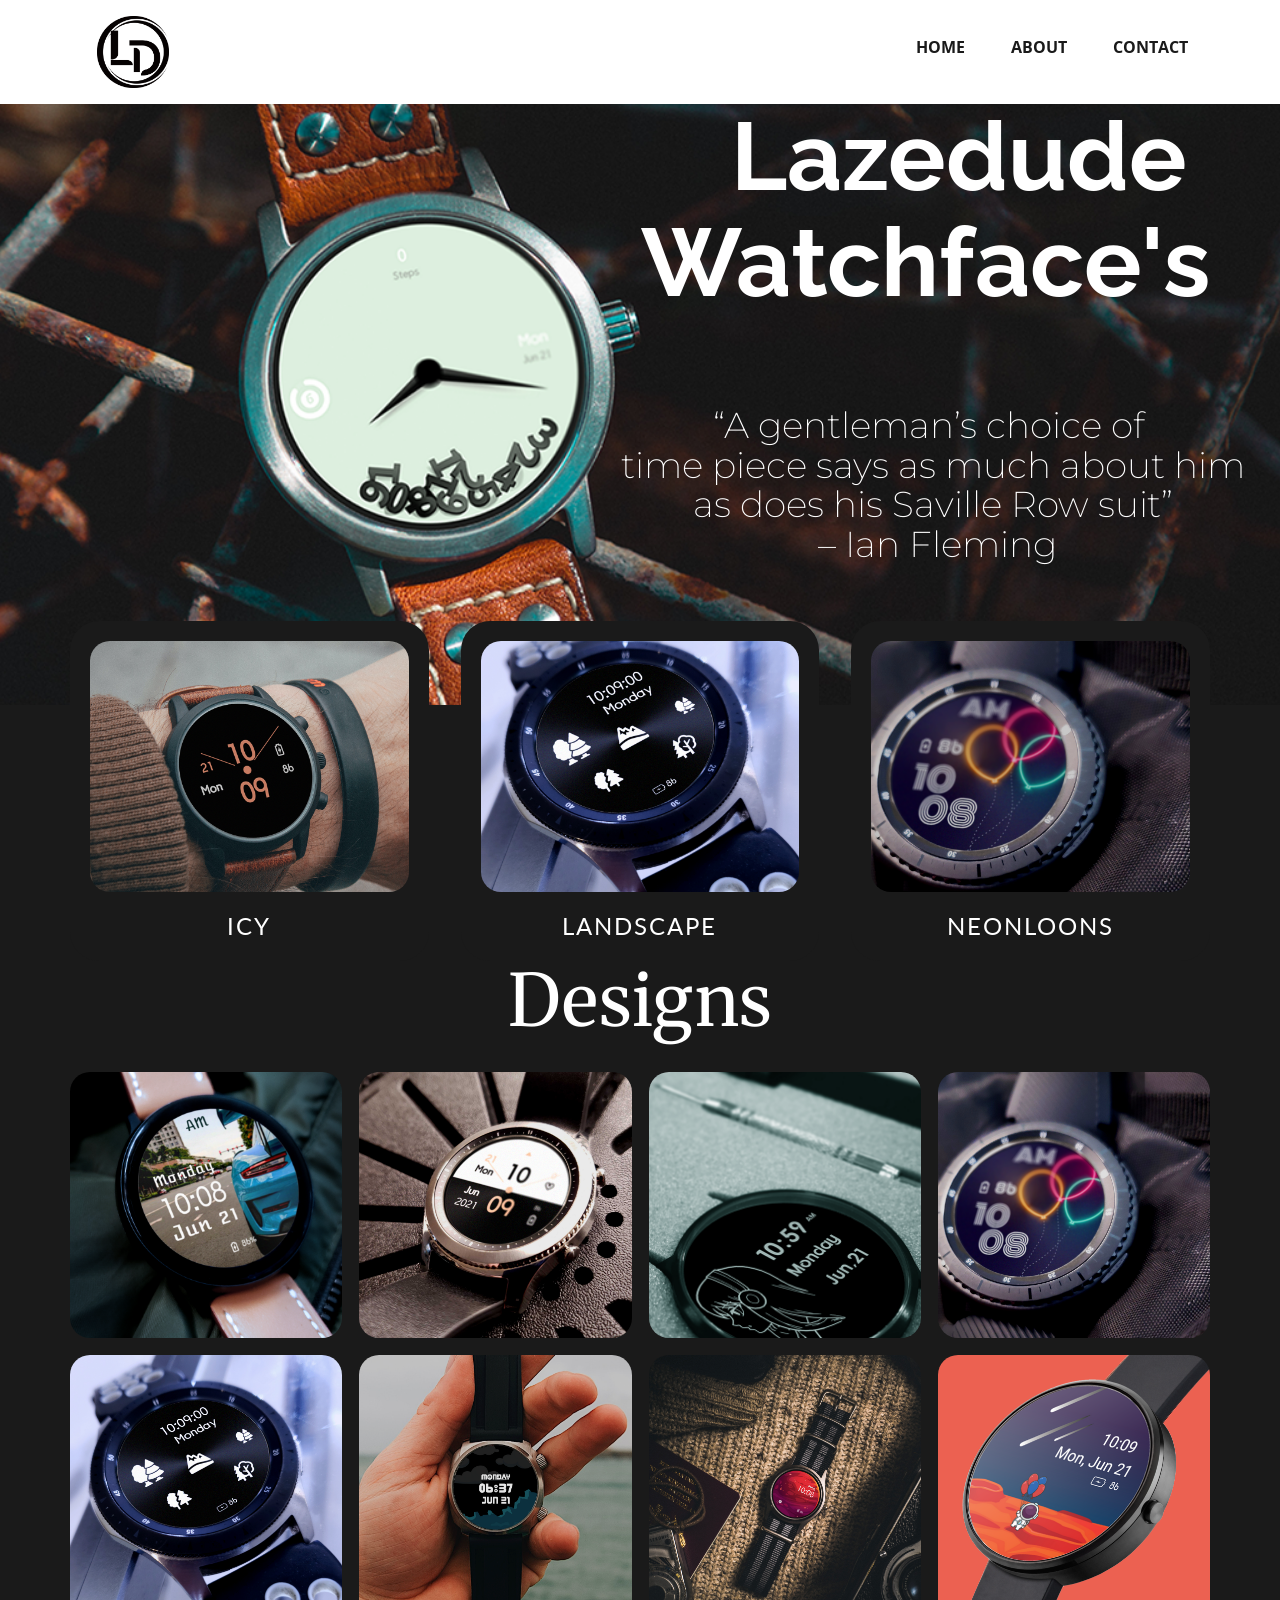
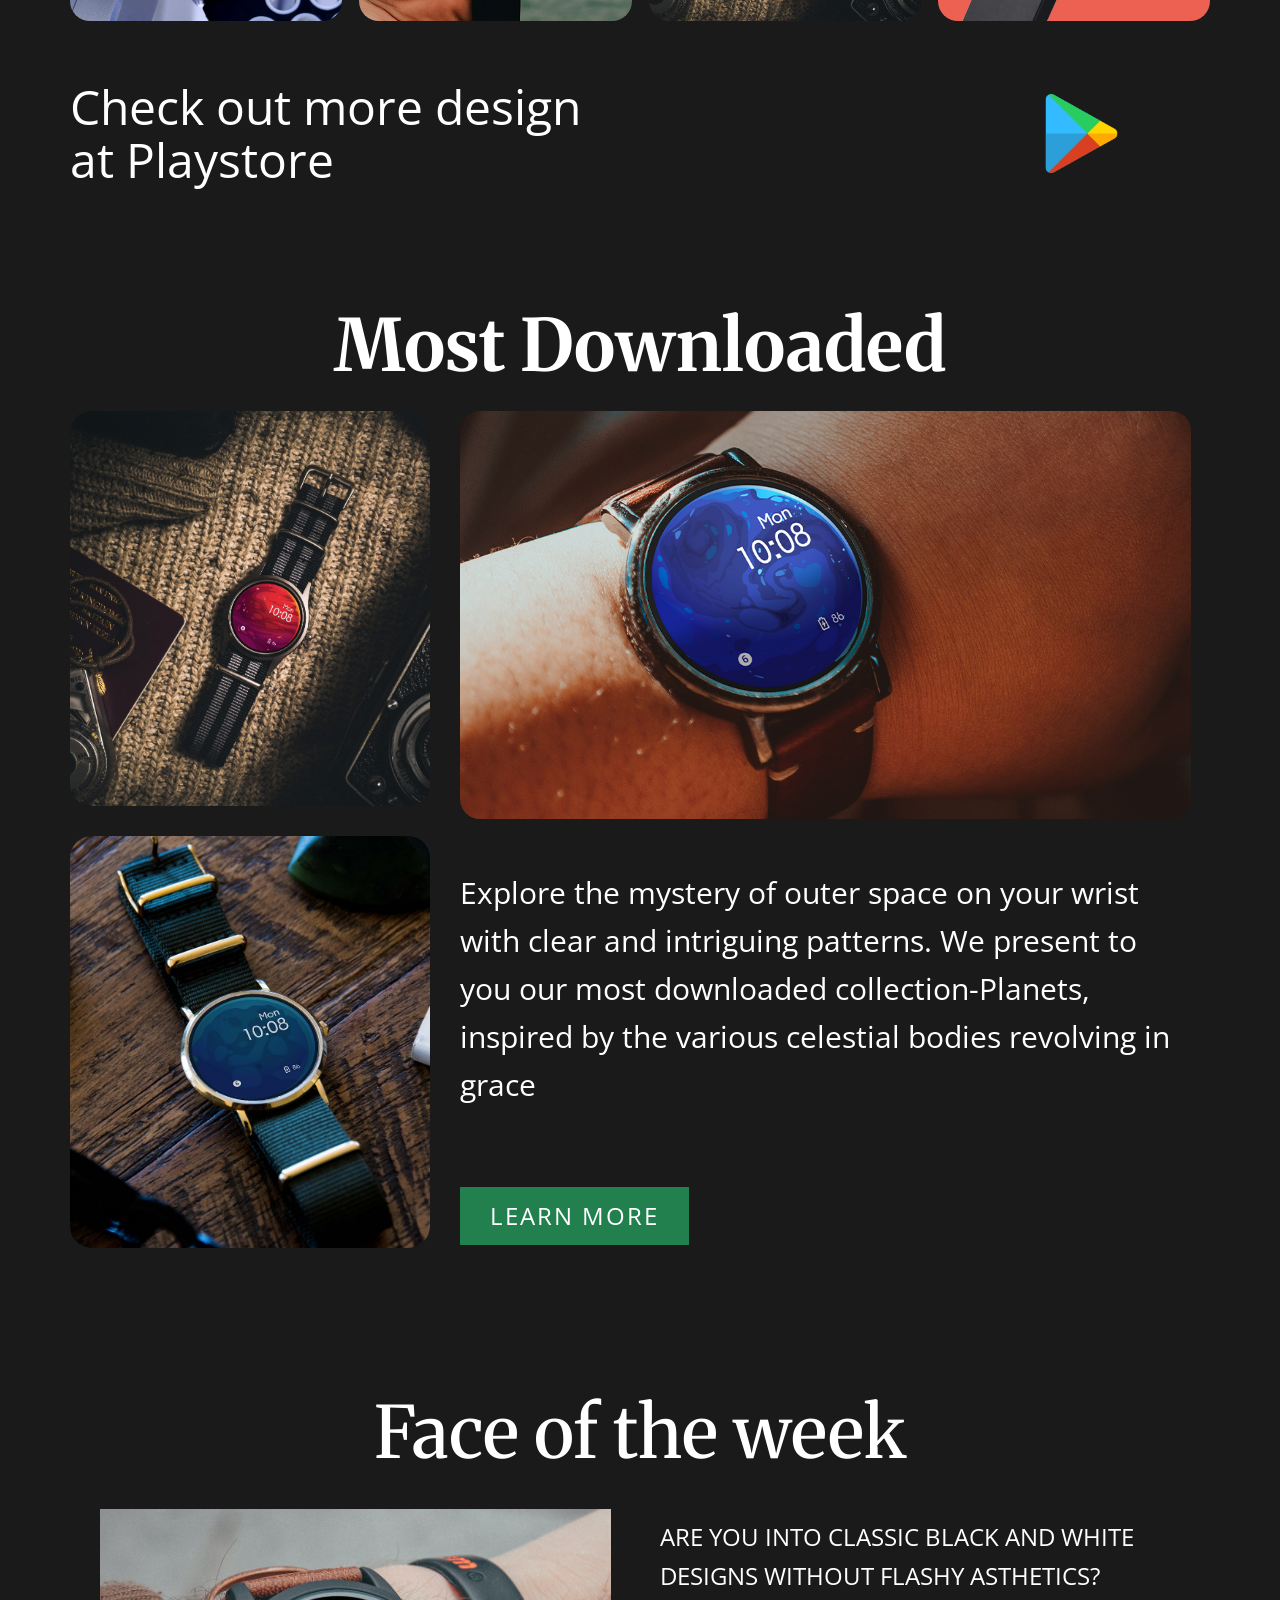
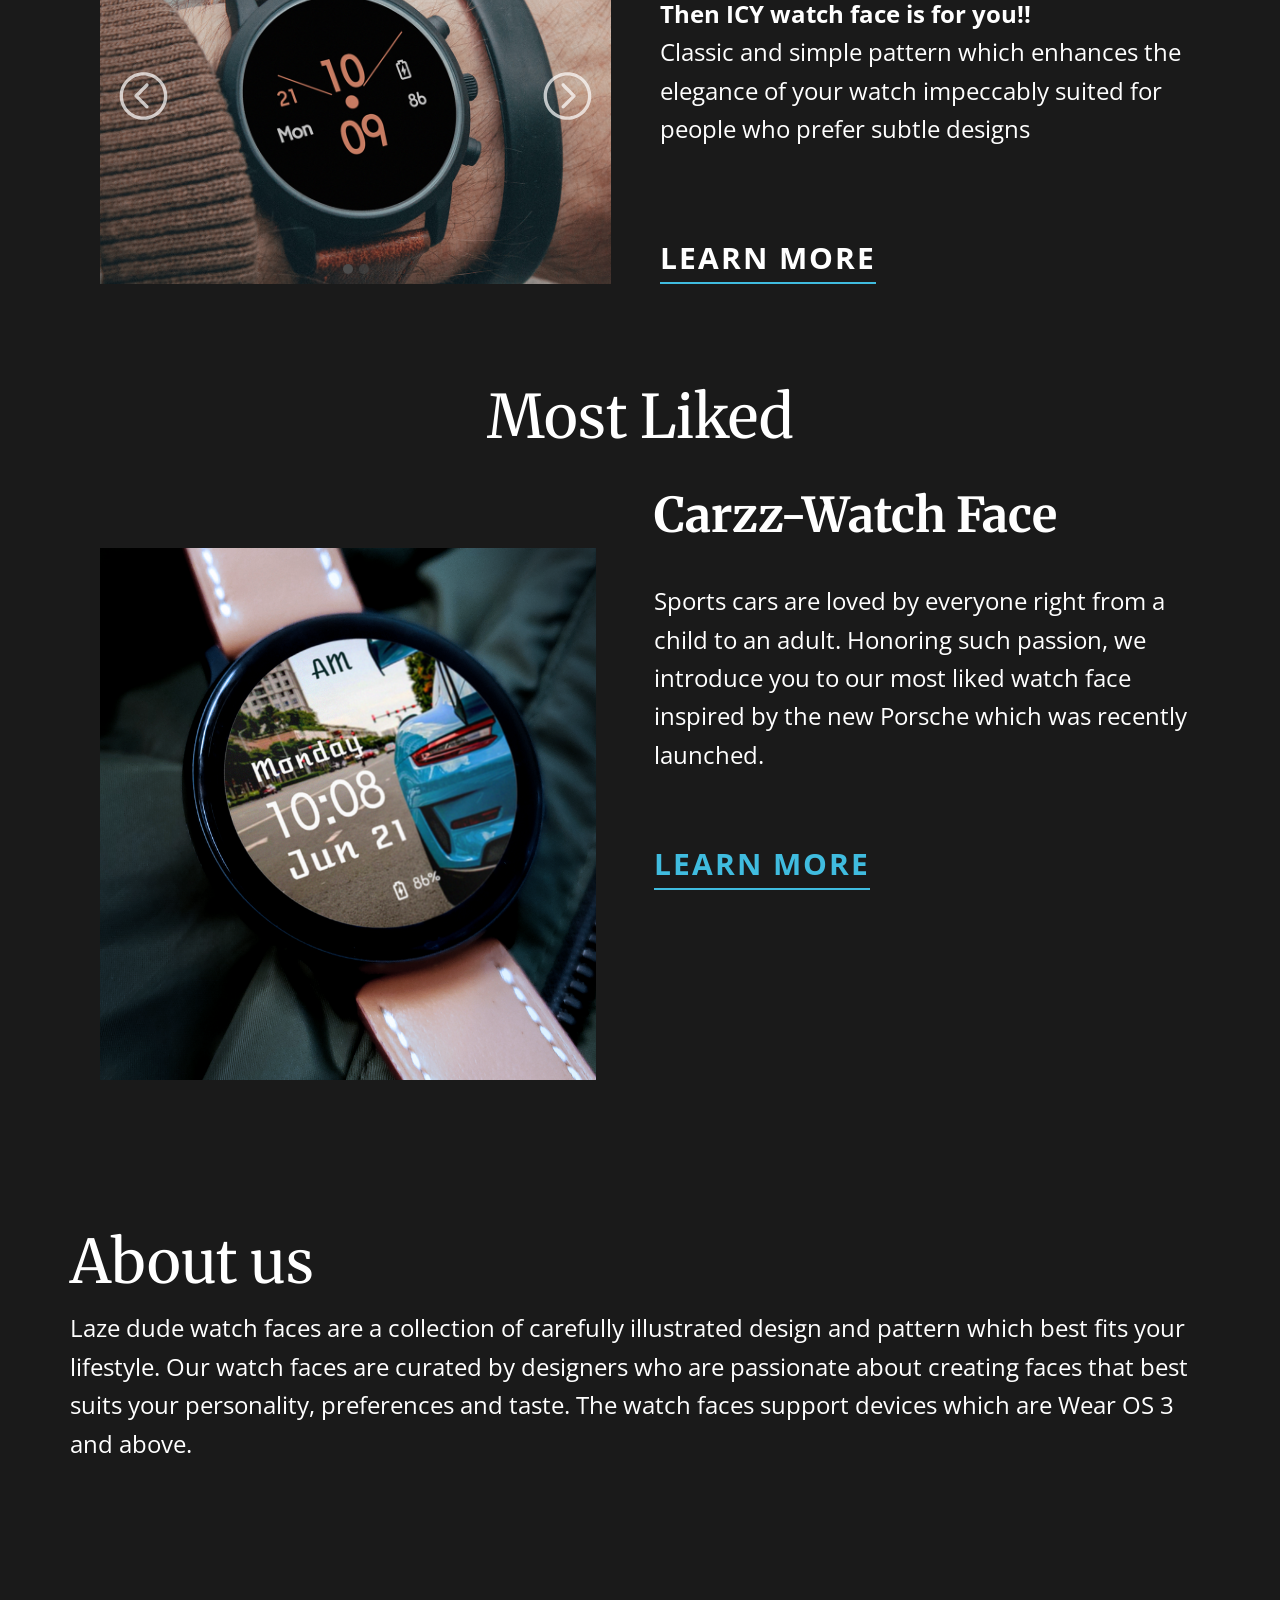
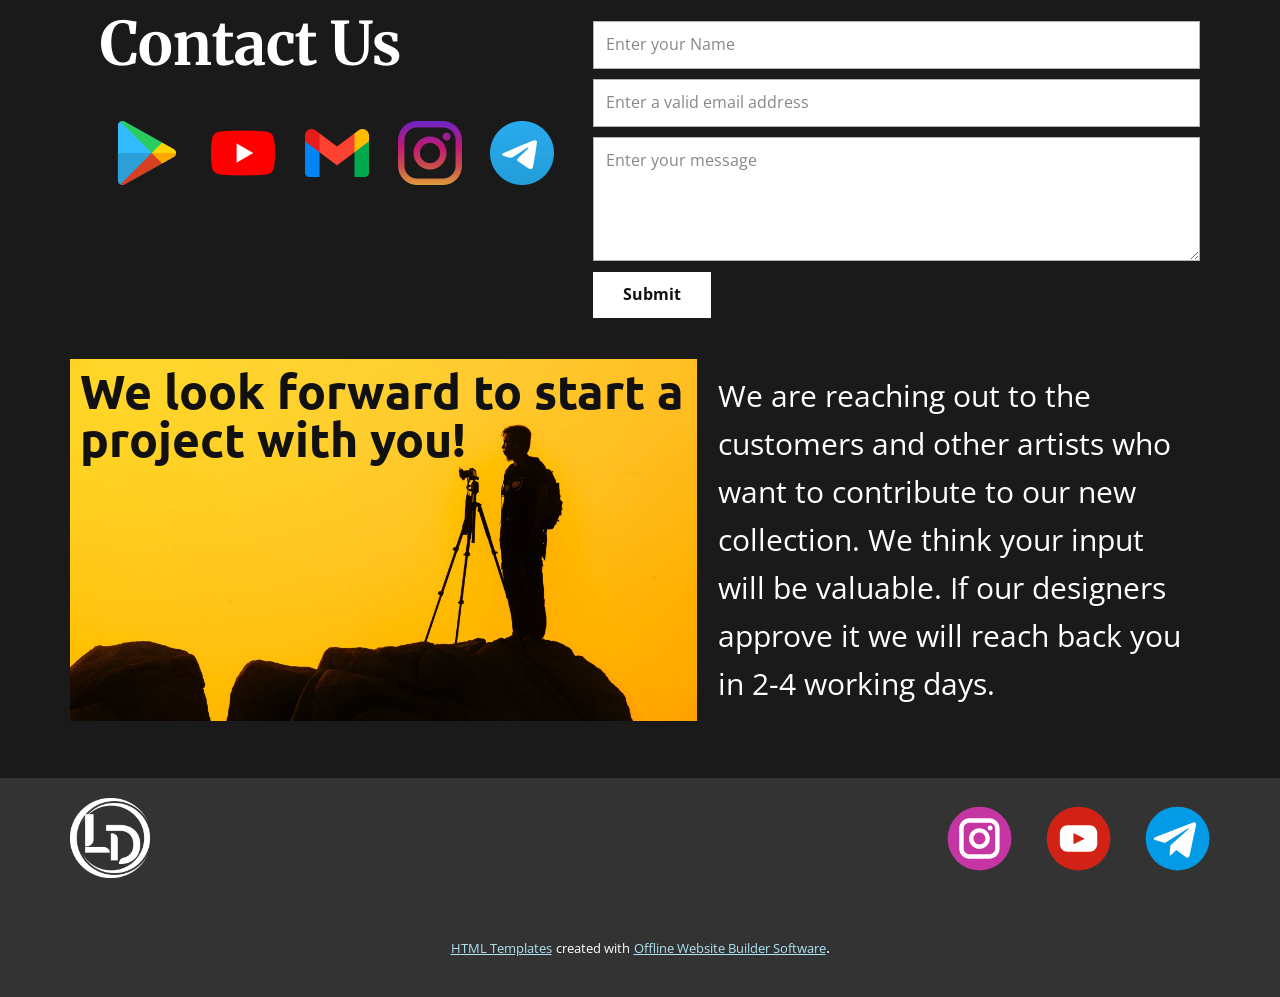
==== commit e4156a92: "v5" ====
--- a/index.html
+++ b/index.html
@@ -45,17 +45,17 @@
           <img src="images/logoplaystore2.png" class="u-logo-image u-logo-image-1">
         </a>
         <nav class="u-menu u-menu-dropdown u-offcanvas u-offcanvas-shift u-menu-1" data-responsive-from="XS">
-          <div class="menu-collapse" style="font-size: 1rem; letter-spacing: 0px;">
-            <a class="u-button-style u-custom-left-right-menu-spacing u-custom-padding-bottom u-custom-top-bottom-menu-spacing u-nav-link u-text-active-palette-1-base u-text-hover-palette-2-base" href="#">
+          <div class="menu-collapse" style="font-size: 1rem; letter-spacing: 0px; font-weight: 700; text-transform: uppercase;">
+            <a class="u-button-style u-custom-active-border-color u-custom-active-color u-custom-border u-custom-border-color u-custom-borders u-custom-hover-border-color u-custom-hover-color u-custom-left-right-menu-spacing u-custom-padding-bottom u-custom-text-active-color u-custom-text-color u-custom-text-hover-color u-custom-top-bottom-menu-spacing u-nav-link u-text-active-palette-1-base u-text-hover-palette-2-base" href="#">
               <svg class="u-svg-link" viewBox="0 0 24 24"><use xmlns:xlink="http://www.w3.org/1999/xlink" xlink:href="#menu-hamburger"></use></svg>
               <svg class="u-svg-content" version="1.1" id="menu-hamburger" viewBox="0 0 16 16" x="0px" y="0px" xmlns:xlink="http://www.w3.org/1999/xlink" xmlns="http://www.w3.org/2000/svg"><g><rect y="1" width="16" height="2"></rect><rect y="7" width="16" height="2"></rect><rect y="13" width="16" height="2"></rect>
 </g></svg>
             </a>
           </div>
           <div class="u-custom-menu u-nav-container">
-            <ul class="u-nav u-unstyled u-nav-1"><li class="u-nav-item"><a class="u-border-2 u-border-active-grey-30 u-border-grey-30 u-border-hover-grey-30 u-border-no-bottom u-border-no-left u-border-no-top u-button-style u-nav-link u-text-active-palette-1-base u-text-grey-90 u-text-hover-palette-1-base" href="Home.html#carousel_c244" data-page-id="142552098" style="padding: 0px 20px;">Home</a>
-</li><li class="u-nav-item"><a class="u-border-2 u-border-active-grey-30 u-border-grey-30 u-border-hover-grey-30 u-border-no-bottom u-border-no-left u-border-no-top u-button-style u-nav-link u-text-active-palette-1-base u-text-grey-90 u-text-hover-palette-1-base" href="Home.html#carousel_0862" data-page-id="142552098" style="padding: 0px 20px;">About</a>
-</li><li class="u-nav-item"><a class="u-border-2 u-border-active-grey-30 u-border-grey-30 u-border-hover-grey-30 u-border-no-bottom u-border-no-left u-border-no-top u-button-style u-nav-link u-text-active-palette-1-base u-text-grey-90 u-text-hover-palette-1-base" href="Home.html#carousel_b96d" data-page-id="142552098" style="padding: 0px 20px;">Contact</a>
+            <ul class="u-nav u-spacing-2 u-unstyled u-nav-1"><li class="u-nav-item"><a class="u-border-2 u-border-active-grey-90 u-border-hover-grey-50 u-button-style u-nav-link u-text-active-grey-90 u-text-grey-90 u-text-hover-grey-90" href="Home.html#carousel_c244" data-page-id="142552098" style="padding: 10px 20px;">Home</a>
+</li><li class="u-nav-item"><a class="u-border-2 u-border-active-grey-90 u-border-hover-grey-50 u-button-style u-nav-link u-text-active-grey-90 u-text-grey-90 u-text-hover-grey-90" href="Home.html#carousel_0862" data-page-id="142552098" style="padding: 10px 20px;">About</a>
+</li><li class="u-nav-item"><a class="u-border-2 u-border-active-grey-90 u-border-hover-grey-50 u-button-style u-nav-link u-text-active-grey-90 u-text-grey-90 u-text-hover-grey-90" href="Home.html#carousel_b96d" data-page-id="142552098" style="padding: 10px 20px;">Contact</a>
 </li></ul>
           </div>
           <div class="u-custom-menu u-nav-container-collapse">
@@ -72,36 +72,36 @@
           </div>
         </nav>
       </div></header> 
-    <section class="u-align-right u-clearfix u-image u-shading u-section-1" id="carousel_84db" data-image-width="1024" data-image-height="500">
+    <section class="u-align-right u-clearfix u-image u-section-1" id="carousel_84db" data-image-width="1024" data-image-height="500">
       <div class="u-clearfix u-sheet u-valign-top u-sheet-1">
-        <h1 class="u-align-center-xs u-custom-font u-font-raleway u-text u-title u-text-1">Lazedude&nbsp;<br>Watchface's
+        <h1 class="u-align-center-xs u-custom-font u-font-raleway u-text u-text-body-alt-color u-title u-text-1">Lazedude&nbsp;<br>Watchface's
         </h1>
-        <h2 class="u-align-center u-custom-font u-font-montserrat u-subtitle u-text u-text-2"> “A gentleman’s choice of&nbsp;<br>time piece says as much about him as does his Saville Row suit”<br>&nbsp;– Ian Fleming
+        <h2 class="u-align-center u-custom-font u-font-montserrat u-subtitle u-text u-text-body-alt-color u-text-2"> “A gentleman’s choice of&nbsp;<br>time piece says as much about him as does his Saville Row suit”<br>&nbsp;– Ian Fleming
         </h2>
       </div>
     </section>
-    <section class="u-align-center u-clearfix u-hidden-sm u-hidden-xs u-section-2" src="" id="carousel_c244">
+    <section class="u-align-center u-clearfix u-grey-90 u-hidden-sm u-hidden-xs u-section-2" src="" id="carousel_c244">
       <div class="u-clearfix u-sheet u-sheet-1">
         <div class="u-clearfix u-expanded-width u-gutter-32 u-layout-wrap u-layout-wrap-1">
           <div class="u-layout">
             <div class="u-layout-row">
-              <div class="u-align-center u-border-no-bottom u-border-no-left u-border-no-right u-border-no-top u-container-style u-layout-cell u-left-cell u-size-20 u-white u-layout-cell-1">
-                <div class="u-container-layout u-valign-bottom u-container-layout-1">
-                  <img class="u-expanded-width u-image u-image-default u-image-1" src="images/Instagram-Watch.jpg.png" data-image-width="1080" data-image-height="1080" data-href="https://play.google.com/store/apps/details?id=com.watchfacestudio.icy2" data-target="_blank">
+              <div class="u-align-center u-border-no-bottom u-border-no-left u-border-no-right u-border-no-top u-container-style u-grey-90 u-layout-cell u-left-cell u-radius-45 u-shape-round u-size-20 u-layout-cell-1">
+                <div class="u-container-layout u-valign-bottom-xl u-valign-top-lg u-valign-top-md u-valign-top-sm u-valign-top-xs u-container-layout-1">
+                  <img class="u-expanded-width u-image u-image-round u-radius-20 u-image-1" src="images/Instagram-Watch.jpg.png" data-image-width="1080" data-image-height="1080" data-href="https://play.google.com/store/apps/details?id=com.watchfacestudio.icy2" data-target="_blank">
                   <h4 class="u-custom-font u-font-lato u-text u-text-1">
                     <a href="https://www.natureandforesttherapy.org/" ping="/url?sa=t&amp;source=web&amp;rct=j&amp;url=https://www.natureandforesttherapy.org/&amp;ved=2ahUKEwjj6aGaiaLpAhVMwqYKHcGrADAQFjAMegQIAhAB" ao_us_href="https://www.natureandforesttherapy.org/" style="">I</a>CY
                   </h4>
                 </div>
               </div>
-              <div class="u-align-center u-container-style u-layout-cell u-size-20 u-white u-layout-cell-2">
+              <div class="u-align-center u-container-style u-grey-90 u-layout-cell u-radius-45 u-shape-round u-size-20 u-layout-cell-2">
                 <div class="u-container-layout u-valign-top u-container-layout-2">
-                  <img class="u-expanded-width u-image u-image-2" src="images/landaod.png" data-image-width="1080" data-image-height="1080" data-href="https://play.google.com/store/apps/details?id=com.watchfacestudio.landscape" data-target="_blank">
+                  <img class="u-expanded-width u-hover-feature u-image u-image-round u-radius-20 u-image-2" src="images/landaod.png" data-image-width="1080" data-image-height="1080">
                   <h4 class="u-custom-font u-font-lato u-text u-text-2">landscape</h4>
                 </div>
               </div>
-              <div class="u-align-center u-container-style u-layout-cell u-right-cell u-size-20 u-white u-layout-cell-3">
+              <div class="u-align-center u-container-style u-grey-90 u-layout-cell u-radius-45 u-right-cell u-shape-round u-size-20 u-layout-cell-3">
                 <div class="u-container-layout u-valign-top u-container-layout-3">
-                  <img class="u-expanded-width u-image u-image-3" src="images/Instagram-Watch.jpg1.png" data-image-width="1080" data-image-height="1080" data-href="https://play.google.com/store/apps/details?id=com.watchfacestudio.pop" data-target="_blank">
+                  <img class="u-expanded-width u-image u-image-round u-radius-20 u-image-3" src="images/Instagram-Watch.jpg1.png" data-image-width="1080" data-image-height="1080" data-href="https://play.google.com/store/apps/details?id=com.watchfacestudio.pop" data-target="_blank">
                   <h4 class="u-custom-font u-font-lato u-text u-text-3">neonloons</h4>
                 </div>
               </div>
@@ -109,22 +109,23 @@
           </div>
         </div>
       </div>
-    </section>
-    <section class="u-align-center u-clearfix u-white u-section-3" id="sec-30e4">
+      
+    </section>
+    <section class="u-align-center u-clearfix u-grey-90 u-section-3" id="sec-30e4">
       <div class="u-clearfix u-sheet u-sheet-1">
         <h1 class="u-align-left-xs u-text u-title u-text-1">Designs</h1>
         <div class="u-expanded-width u-gallery u-layout-grid u-lightbox u-show-text-none u-gallery-1">
           <div class="u-gallery-inner u-gallery-inner-1">
-            <div class="u-effect-hover-zoom u-gallery-item u-gallery-item-1" data-href="https://play.google.com/store/apps/details?id=com.watchfacestudio.carzz" data-target="_blank">
+            <div class="u-effect-hover-zoom u-gallery-item u-radius-20 u-shape-round u-gallery-item-1" data-href="https://play.google.com/store/apps/details?id=com.watchfacestudio.carzz" data-target="_blank">
               <div class="u-back-slide" data-image-width="800" data-image-height="1600">
-                <img class="u-back-image u-expanded" src="images/real3.png">
+                <img class="u-back-image u-expanded" src="images/real3.png" alt="">
               </div>
               <div class="u-over-slide u-shading u-over-slide-1">
                 <h3 class="u-gallery-heading"></h3>
                 <p class="u-gallery-text"></p>
               </div>
             </div>
-            <div class="u-effect-hover-zoom u-gallery-item u-gallery-item-2" data-href="https://play.google.com/store/apps/details?id=com.watchfacestudio.icy2" data-target="_blank">
+            <div class="u-effect-hover-zoom u-gallery-item u-radius-20 u-shape-round u-gallery-item-2" data-href="https://play.google.com/store/apps/details?id=com.watchfacestudio.icy2" data-target="_blank">
               <div class="u-back-slide" data-image-width="1080" data-image-height="1080">
                 <img class="u-back-image u-expanded" src="images/Instagram-Watch22.png">
               </div>
@@ -133,7 +134,7 @@
                 <p class="u-gallery-text"></p>
               </div>
             </div>
-            <div class="u-effect-hover-zoom u-gallery-item u-gallery-item-3" data-href="https://play.google.com/store/apps/details?id=com.watchfacestudio.animegirl" data-target="_blank">
+            <div class="u-effect-hover-zoom u-gallery-item u-radius-20 u-shape-round u-gallery-item-3" data-href="https://play.google.com/store/apps/details?id=com.watchfacestudio.animegirl" data-target="_blank">
               <div class="u-back-slide" data-image-width="550" data-image-height="1100">
                 <img class="u-back-image u-expanded" src="images/Screenshotreal3.png">
               </div>
@@ -142,25 +143,25 @@
                 <p class="u-gallery-text"></p>
               </div>
             </div>
-            <div class="u-effect-hover-zoom u-gallery-item u-gallery-item-4" data-image-width="1080" data-image-height="1080">
+            <div class="u-effect-hover-zoom u-gallery-item u-radius-20 u-shape-round u-gallery-item-4" data-image-width="1080" data-image-height="1080">
               <div class="u-back-slide">
-                <img class="u-back-image u-expanded" src="images/Instagram-Watch.jpg1-13.png">
+                <img class="u-back-image u-expanded" src="images/Instagram-Watch.jpg1-23.png">
               </div>
               <div class="u-over-slide u-shading u-over-slide-4">
                 <h3 class="u-gallery-heading"></h3>
                 <p class="u-gallery-text"></p>
               </div>
             </div>
-            <div class="u-effect-hover-zoom u-gallery-item u-gallery-item-5" data-image-width="1080" data-image-height="1080">
+            <div class="u-effect-hover-zoom u-gallery-item u-radius-20 u-shape-round u-gallery-item-5" data-image-width="1080" data-image-height="1080">
               <div class="u-back-slide">
-                <img class="u-back-image u-expanded" src="images/landaod-14.png">
+                <img class="u-back-image u-expanded" src="images/landaod-28.png">
               </div>
               <div class="u-over-slide u-shading u-over-slide-5">
                 <h3 class="u-gallery-heading"></h3>
                 <p class="u-gallery-text"></p>
               </div>
             </div>
-            <div class="u-effect-hover-zoom u-gallery-item u-gallery-item-6" data-image-width="1003" data-image-height="1249">
+            <div class="u-effect-hover-zoom u-gallery-item u-radius-20 u-shape-round u-gallery-item-6" data-image-width="1003" data-image-height="1249">
               <div class="u-back-slide">
                 <img class="u-back-image u-expanded" src="images/realclose.png">
               </div>
@@ -169,7 +170,7 @@
                 <p class="u-gallery-text"></p>
               </div>
             </div>
-            <div class="u-effect-hover-zoom u-gallery-item u-gallery-item-7" data-href="https://play.google.com/store/apps/details?id=com.watchfacestudio.planets" data-target="_blank">
+            <div class="u-effect-hover-zoom u-gallery-item u-radius-20 u-shape-round u-gallery-item-7" data-href="https://play.google.com/store/apps/details?id=com.watchfacestudio.planets" data-target="_blank">
               <div class="u-back-slide" data-image-width="1080" data-image-height="1080">
                 <img class="u-back-image u-expanded" src="images/i3.png">
               </div>
@@ -178,7 +179,7 @@
                 <p class="u-gallery-text"></p>
               </div>
             </div>
-            <div class="u-effect-hover-zoom u-gallery-item u-gallery-item-8" data-image-width="1080" data-image-height="1080">
+            <div class="u-effect-hover-zoom u-gallery-item u-radius-20 u-shape-round u-gallery-item-8" data-image-width="1080" data-image-height="1080">
               <div class="u-back-slide">
                 <img class="u-back-image u-expanded" src="images/Insta.png">
               </div>
@@ -191,56 +192,24 @@
         </div>
       </div>
     </section>
-    <section class="u-align-center u-clearfix u-section-4" id="sec-5fd5">
+    <section class="u-align-center u-clearfix u-grey-90 u-section-4" id="sec-5fd5">
+      <div class="u-clearfix u-sheet u-valign-top-xs u-sheet-1">
+        <h2 class="u-align-center-xs u-align-left-lg u-align-left-md u-align-left-sm u-align-left-xl u-custom-font u-text u-text-font u-text-1">Check out more design<br>at Playstore
+        </h2><span class="u-file-icon u-icon u-icon-1" data-href="https://play.google.com/store/apps/dev?id=6455465523434357610" data-target="_blank"><img src="images/300218.png" alt=""></span>
+      </div>
+    </section>
+    <section class="u-clearfix u-grey-90 u-hidden-md u-hidden-sm u-hidden-xs u-section-5" id="carousel_2fc8">
       <div class="u-clearfix u-sheet u-sheet-1">
-        <h2 class="u-custom-font u-font-merriweather u-text u-text-1"> Recent Watch Face</h2>
-        <div class="u-expanded-width u-gallery u-layout-grid u-lightbox u-show-text-on-hover u-gallery-1">
-          <div class="u-gallery-inner u-gallery-inner-1">
-            <div class="u-effect-fade u-gallery-item">
-              <div class="u-back-slide" data-image-width="1080" data-image-height="1080">
-                <img class="u-back-image u-expanded" src="images/Instagram-Watch2.png">
-              </div>
-              <div class="u-over-slide u-shading u-over-slide-1">
-                <h3 class="u-gallery-heading"></h3>
-                <p class="u-gallery-text"></p>
-              </div>
-            </div>
-            <div class="u-effect-fade u-gallery-item">
-              <div class="u-back-slide" data-image-width="800" data-image-height="1600">
-                <img class="u-back-image u-expanded" src="images/real3-19.png">
-              </div>
-              <div class="u-over-slide u-shading u-over-slide-2">
-                <h3 class="u-gallery-heading"></h3>
-                <p class="u-gallery-text"></p>
-              </div>
-            </div>
-            <div class="u-effect-fade u-gallery-item">
-              <div class="u-back-slide" data-image-width="1080" data-image-height="1080">
-                <img class="u-back-image u-expanded" src="images/Instagram-Watch22-20.png">
-              </div>
-              <div class="u-over-slide u-shading u-over-slide-3">
-                <h3 class="u-gallery-heading"></h3>
-                <p class="u-gallery-text"></p>
-              </div>
-            </div>
-          </div>
-        </div>
-        <h2 class="u-align-center-xs u-align-left-lg u-align-left-md u-align-left-sm u-align-left-xl u-custom-font u-font-montserrat u-text u-text-2">Check out more design<br>at Playstore
-        </h2><span class="u-file-icon u-icon u-icon-1" data-href="https://play.google.com/store/apps/dev?id=6455465523434357610" data-target="_blank"><img src="images/300218.png" alt=""></span>
-      </div>
-    </section>
-    <section class="u-clearfix u-grey-90 u-hidden-md u-hidden-sm u-hidden-xs u-section-5" id="carousel_2fc8">
-      <div class="u-clearfix u-sheet u-valign-top u-sheet-1">
-        <h1 class="u-align-center u-custom-font u-font-merriweather u-text u-text-1"> Most Downloaded</h1>
+        <h1 class="u-align-center-xl u-align-left-lg u-align-left-md u-align-left-sm u-align-left-xs u-custom-font u-font-merriweather u-text u-text-1"> Most Downloaded</h1>
         <div class="u-clearfix u-expanded-width u-gutter-30 u-layout-wrap u-layout-wrap-1">
           <div class="u-layout">
             <div class="u-layout-row">
               <div class="u-size-20 u-size-60-md">
                 <div class="u-layout-col">
-                  <div class="u-container-style u-image u-layout-cell u-left-cell u-size-30 u-image-1" data-image-width="1080" data-image-height="1080">
+                  <div class="u-container-style u-image u-image-round u-layout-cell u-left-cell u-radius-37 u-size-30 u-image-1" data-image-width="1080" data-image-height="1080">
                     <div class="u-container-layout u-valign-bottom u-container-layout-1"></div>
                   </div>
-                  <div class="u-container-style u-image u-layout-cell u-left-cell u-size-30 u-image-2" data-image-width="5568" data-image-height="3712">
+                  <div class="u-container-style u-image u-image-round u-layout-cell u-left-cell u-radius-37 u-size-30 u-image-2" data-image-width="5568" data-image-height="3712">
                     <div class="u-container-layout u-container-layout-2"></div>
                   </div>
                 </div>
@@ -248,8 +217,8 @@
               <div class="u-size-23-sm u-size-23-xs u-size-39-lg u-size-39-md u-size-39-xl">
                 <div class="u-layout-col">
                   <div class="u-align-center u-container-style u-layout-cell u-size-60 u-layout-cell-3">
-                    <div class="u-container-layout u-valign-top u-container-layout-3">
-                      <img class="u-expanded-width u-image u-image-3" src="images/5.png" data-image-width="1080" data-image-height="1080">
+                    <div class="u-container-layout u-valign-top-xl u-container-layout-3">
+                      <img class="u-expanded-width u-image u-image-round u-radius-20 u-image-3" src="images/5.png" data-image-width="1080" data-image-height="1080">
                       <p class="u-align-left u-text u-text-2"> Explore the mystery of outer space on your wrist with clear and intriguing patterns. We present to you our most downloaded collection-Planets, inspired by the various celestial bodies revolving in grace </p>
                       <a href="https://play.google.com/store/apps/details?id=com.watchfacestudio.planets" class="u-btn u-button-style u-palette-3-base u-btn-1" target="_blank">learn more</a>
                     </div>
@@ -268,24 +237,23 @@
         </div>
       </div>
     </section>
-    <section class="u-clearfix u-white u-section-6" id="carousel_fb69">
+    <section class="u-clearfix u-grey-90 u-hidden-md u-hidden-sm u-hidden-xs u-section-6" id="carousel_fb69">
       <div class="u-clearfix u-sheet u-sheet-1">
-        <h1 class="u-align-center u-text u-title u-text-1">Face o​f the week</h1>
-        <div class="u-clearfix u-expanded-width-xs u-layout-wrap u-layout-wrap-1">
+        <h1 class="u-align-center-xl u-align-left-lg u-align-left-md u-align-left-sm u-align-left-xs u-text u-title u-text-1">Face o​f the week</h1>
+        <div class="u-clearfix u-expanded-width-sm u-expanded-width-xs u-layout-wrap u-layout-wrap-1">
           <div class="u-layout">
             <div class="u-layout-row">
               <div class="u-container-style u-layout-cell u-size-60 u-layout-cell-1">
-                <div class="u-container-layout u-valign-bottom-lg u-valign-bottom-xl u-valign-top-md u-valign-top-sm u-valign-top-xs u-container-layout-1">
+                <div class="u-container-layout u-valign-bottom-xl u-container-layout-1">
                   <p class="u-text u-text-2">
                     <span style="font-weight: 400;">ARE YOU INTO CLASSIC BLACK AND WHITE DESIGNS WITHOUT FLASHY ASTHETICS?</span>
                     <br>
                     <span style="font-weight: 400;">
                       <span style="font-weight: 700;">Then ICY watch face is for you!!</span>
-                      <br>
-                      <span class="u-text-black">Classic and simple pattern which enhances the elegance of your watch impeccably suited for people who prefer subtle designs</span>
+                      <br>Classic and simple pattern which enhances the elegance of your watch impeccably suited for people who prefer subtle designs
                     </span>
                   </p>
-                  <a href="https://play.google.com/store/apps/details?id=com.watchfacestudio.icy2" class="u-border-2 u-border-palette-1-base u-btn u-btn-rectangle u-button-style u-none u-text-active-white u-text-body-color u-text-hover-palette-1-base u-btn-1" target="_blank">learn more</a>
+                  <a href="https://play.google.com/store/apps/details?id=com.watchfacestudio.icy2" class="u-border-2 u-border-palette-1-base u-btn u-btn-rectangle u-button-style u-none u-text-active-white u-text-body-alt-color u-text-hover-palette-1-base u-btn-1" target="_blank">learn more</a>
                 </div>
               </div>
             </div>
@@ -299,7 +267,7 @@
           <div class="u-carousel-inner u-gallery-inner" role="listbox">
             <div class="u-active u-carousel-item u-effect-fade u-gallery-item u-carousel-item-1">
               <div class="u-back-slide" data-image-width="1080" data-image-height="1080">
-                <img class="u-back-image u-expanded" src="images/Instagram-Watch.jpg-23.png">
+                <img class="u-back-image u-expanded" src="images/Instagram-Watch.jpg-30.png">
               </div>
               <div class="u-align-center u-over-slide u-shading u-valign-bottom u-over-slide-1">
                 <h3 class="u-gallery-heading">ICY</h3>
@@ -308,7 +276,7 @@
             </div>
             <div class="u-carousel-item u-effect-fade u-gallery-item u-carousel-item-2">
               <div class="u-back-slide" data-image-width="1080" data-image-height="1080">
-                <img class="u-back-image u-expanded" src="images/Instagram-Watch22-24.png">
+                <img class="u-back-image u-expanded" src="images/Instagram-Watch22-27.png">
               </div>
               <div class="u-align-center u-over-slide u-shading u-valign-bottom u-over-slide-2">
                 <h3 class="u-gallery-heading">ICY</h3>
@@ -336,29 +304,23 @@
       </div>
     </section>
     <section class="u-align-left u-clearfix u-grey-90 u-hidden-sm u-hidden-xs u-section-7" id="carousel_d6dc">
-      <div class="u-clearfix u-sheet u-sheet-1">
-        <h1 class="u-align-center u-text u-title u-text-1"> Most Sought After</h1>
-        <div class="u-clearfix u-expanded-width u-gutter-32 u-layout-wrap u-layout-wrap-1">
+      <div class="u-clearfix u-sheet u-valign-top-lg u-valign-top-md u-valign-top-sm u-valign-top-xs u-sheet-1">
+        <h1 class="u-align-center-xl u-align-left-lg u-align-left-md u-align-left-sm u-align-left-xs u-text u-title u-text-1"> Most Liked</h1>
+        <div class="u-clearfix u-expanded-width u-gutter-28 u-layout-wrap u-layout-wrap-1">
           <div class="u-gutter-0 u-layout">
             <div class="u-layout-row">
-              <div class="u-size-30 u-size-60-md">
-                <div class="u-layout-col">
-                  <div class="u-container-style u-image u-layout-cell u-left-cell u-size-60 u-image-1" data-image-width="800" data-image-height="1600">
-                    <div class="u-container-layout u-valign-middle u-container-layout-1"></div>
-                  </div>
-                </div>
-              </div>
-              <div class="u-size-30 u-size-60-md">
-                <div class="u-layout-col">
-                  <div class="u-align-left u-container-style u-layout-cell u-right-cell u-size-60 u-layout-cell-2">
-                    <div class="u-container-layout u-valign-top u-container-layout-2">
-                      <h2 class="u-custom-font u-font-merriweather u-text u-text-2">
-                        <span style="font-weight: 700;">Carzz-Watch Face</span>
-                      </h2>
-                      <p class="u-text u-text-3"> Sports cars are loved by everyone right from a child to an adult. Ho​noring such passion, we introduce you to our most liked watch face inspired by the new Porsche which was recently launched.</p>
-                      <a href="https://play.google.com/store/apps/details?id=com.watchfacestudio.carzz" class="u-border-2 u-border-palette-1-base u-btn u-btn-rectangle u-button-style u-none u-text-active-white u-btn-1" target="_blank">learn more</a>
-                    </div>
-                  </div>
+              <div class="u-container-style u-layout-cell u-size-30 u-layout-cell-1">
+                <div class="u-container-layout u-valign-bottom-md u-valign-bottom-sm u-valign-bottom-xs u-valign-middle-xl u-container-layout-1">
+                  <img class="u-expanded-width-lg u-expanded-width-md u-expanded-width-sm u-expanded-width-xs u-image u-image-default u-image-1" src="images/real3-24.png" alt="" data-image-width="800" data-image-height="1600">
+                </div>
+              </div>
+              <div class="u-container-style u-layout-cell u-size-30 u-layout-cell-2">
+                <div class="u-container-layout u-valign-top-lg u-valign-top-xl u-container-layout-2">
+                  <h2 class="u-custom-font u-font-merriweather u-text u-text-2">
+                    <span style="font-weight: 700;">Carzz-Watch Face</span>
+                  </h2>
+                  <p class="u-text u-text-3"> Sports cars are loved by everyone right from a child to an adult. Ho​noring such passion, we introduce you to our most liked watch face inspired by the new Porsche which was recently launched.</p>
+                  <a href="https://play.google.com/store/apps/details?id=com.watchfacestudio.carzz" class="u-border-2 u-border-palette-1-base u-btn u-btn-rectangle u-button-style u-none u-text-active-white u-btn-1" target="_blank">learn more</a>
                 </div>
               </div>
             </div>
@@ -367,10 +329,10 @@
       </div>
     </section>
     <section class="u-align-left u-clearfix u-grey-90 u-section-8" id="carousel_0862">
-      <div class="u-clearfix u-sheet u-sheet-1">
+      <div class="u-clearfix u-sheet u-valign-top-lg u-valign-top-md u-valign-top-sm u-valign-top-xs u-sheet-1">
         <h1 class="u-custom-font u-font-merriweather u-text u-text-1">About us</h1>
         <p class="u-text u-text-2">
-          <span style="font-weight: 400;">Laze dude watch faces are a collection of carefully illustrated design a​nd pattern which best fits your lifestyle. Our watch faces are curated by designers who are passionate about creating faces that best suits your personality, preferences and taste.&nbsp;The watch faces support devices which are Wear OS 3 and above. </span>
+          <span style="font-weight: 400;">Laze dude watch faces are a collection of carefully illustrated design a​nd pattern which best fits​ your lifestyle. Our watch faces are curated by designers who are passionate about creating faces that best suits your personality, preferences and taste.&nbsp;The watch faces support devices which are Wear OS 3 and above. </span>
         </p>
       </div>
     </section>
@@ -483,19 +445,19 @@
                           <div class="u-expanded-width-xs u-list u-list-1">
                             <div class="u-repeater u-repeater-1">
                               <div class="u-container-style u-list-item u-repeater-item u-list-item-1">
-                                <div class="u-container-layout u-similar-container u-valign-top-md u-valign-top-sm u-valign-top-xs u-container-layout-2"><span class="u-file-icon u-icon u-icon-1"><img src="images/3002181.png" alt=""></span>
+                                <div class="u-container-layout u-similar-container u-valign-top-md u-valign-top-sm u-valign-top-xs u-container-layout-2"><span class="u-file-icon u-icon u-icon-1" data-href="https://play.google.com/store/apps/dev?id=6455465523434357610" data-target="_blank"><img src="images/3002181.png" alt=""></span>
                                 </div>
                               </div>
                               <div class="u-container-style u-list-item u-repeater-item u-list-item-2">
-                                <div class="u-container-layout u-similar-container u-valign-top-md u-valign-top-sm u-valign-top-xs u-container-layout-3"><span class="u-file-icon u-icon u-icon-2"><img src="images/174855.png" alt=""></span>
+                                <div class="u-container-layout u-similar-container u-valign-top-md u-valign-top-sm u-valign-top-xs u-container-layout-3"><span class="u-file-icon u-icon u-icon-2" data-href="https://www.instagram.com/lazedude/" data-target="_blank"><img src="images/174855.png" alt=""></span>
                                 </div>
                               </div>
                               <div class="u-container-style u-list-item u-repeater-item u-list-item-3">
-                                <div class="u-container-layout u-similar-container u-valign-top-md u-valign-top-sm u-valign-top-xs u-container-layout-4"><span class="u-file-icon u-icon u-icon-3"><img src="images/5968534.png" alt=""></span>
+                                <div class="u-container-layout u-similar-container u-valign-top-md u-valign-top-sm u-valign-top-xs u-container-layout-4"><span class="u-file-icon u-icon u-icon-3" data-href="mailto:lazeeeedude@gmail.com"><img src="images/5968534.png" alt=""></span>
                                 </div>
                               </div>
                               <div class="u-container-style u-list-item u-repeater-item u-list-item-4">
-                                <div class="u-container-layout u-similar-container u-valign-top-md u-valign-top-sm u-valign-top-xs u-container-layout-5"><span class="u-file-icon u-icon u-icon-4"><img src="images/1384060.png" alt=""></span>
+                                <div class="u-container-layout u-similar-container u-valign-top-md u-valign-top-sm u-valign-top-xs u-container-layout-5"><span class="u-file-icon u-icon u-icon-4" data-href="https://www.youtube.com/channel/UCBWFm4csdoNBi2JYOb9ejmA" data-target="_blank"><img src="images/1384060.png" alt=""></span>
                                 </div>
                               </div>
                             </div>
@@ -509,7 +471,7 @@
               <div class="u-size-30">
                 <div class="u-layout-row">
                   <div class="u-container-style u-layout-cell u-size-25-lg u-size-25-xl u-size-29-md u-size-29-sm u-size-29-xs u-layout-cell-2">
-                    <div class="u-container-layout u-valign-middle-xs u-valign-top-sm u-container-layout-6">
+                    <div class="u-container-layout u-valign-top-sm u-container-layout-6">
                       <p class="u-custom-font u-heading-font u-text u-text-2">Just send us the design that you want in the watch. if we like the design you send us and when it goes live, you will get 2-3 ​coupons codes for you and your friends of the watch face.</p>
                     </div>
                   </div>
--- a/nicepage.css
+++ b/nicepage.css
@@ -36346,13 +36346,13 @@
 }
 
 .u-header .u-sheet-1 {
-  min-height: 92px;
+  min-height: 104px;
 }
 
 .u-header .u-image-1 {
   width: 72px;
   height: 72px;
-  margin: 10px auto 0 22px;
+  margin: 16px auto 0 27px;
 }
 
 .u-header .u-logo-image-1 {
@@ -36361,12 +36361,14 @@
 }
 
 .u-header .u-menu-1 {
-  margin: -45px 0 37px auto;
+  margin: -61px 0 37px auto;
 }
 
 .u-header .u-nav-1 {
   font-size: 1rem;
   letter-spacing: 0px;
+  font-weight: 700;
+  text-transform: uppercase;
 }
 
 .u-header .u-nav-2 {
@@ -36450,31 +36452,35 @@
   }
 
   .u-footer .u-social-icons-1 {
-    width: 122px;
-    min-width: 94px;
+    width: 279px;
+    height: 70px;
+    margin-top: -76px;
+    margin-bottom: 25px;
   }
 }
 @media (max-width: 991px) {
   .u-footer .u-social-icons-1 {
-    width: 263px;
-    min-width: 116px;
+    width: 279px;
     margin-right: 4px;
   }
 }
 @media (max-width: 767px) {
   .u-footer .u-sheet-1 {
-    min-height: 200px;
+    min-height: 212px;
   }
 
   .u-footer .u-image-1 {
-    margin-left: 230px;
+    width: 67px;
+    height: 67px;
+    margin-left: auto;
   }
 
   .u-footer .u-social-icons-1 {
-    width: 122px;
-    min-width: 94px;
-    margin-top: 20px;
+    width: 263px;
+    height: 65px;
+    margin-top: 31px;
     margin-right: auto;
+    margin-bottom: 29px;
   }
 }
 @media (max-width: 575px) {
@@ -36482,13 +36488,11 @@
     width: 90px;
     height: 90px;
     margin-top: 7px;
-    margin-left: auto;
   }
 
   .u-footer .u-social-icons-1 {
     height: 73px;
     width: 287px;
-    min-width: 116px;
     margin-top: 7px;
     margin-bottom: 23px;
   }
--- a/Home.css
+++ b/Home.css
@@ -1,7 +1,6 @@
  .u-section-1 {
-  background-image: linear-gradient(0deg, rgba(0,0,0,0.2), rgba(0,0,0,0.2)), url("images/featuregraphic.png");
-  background-position: 100% 0%;
-  background-size: 110%;
+  background-image: url("images/featuregraphic.png");
+  background-position: 50% 50%;
 }
 
 .u-section-1 .u-sheet-1 {
@@ -20,15 +19,21 @@
   text-transform: none;
   line-height: 1.1;
   font-size: 2.25rem;
-  margin: 115px 0 60px 486px;
+  margin: 91px -50px 60px 536px;
 }
 
 @media (max-width: 1199px) {
+   .u-section-1 {
+    background-position: 94.42% 0%;
+    background-size: auto 110%;
+  }
+
   .u-section-1 .u-sheet-1 {
     min-height: 644px;
   }
 
   .u-section-1 .u-text-1 {
+    width: auto;
     margin-top: 60px;
     margin-left: 49px;
   }
@@ -41,12 +46,15 @@
 }
 
 @media (max-width: 991px) {
+   .u-section-1 {
+    background-size: 110%;
+  }
+
   .u-section-1 .u-sheet-1 {
     min-height: 635px;
   }
 
   .u-section-1 .u-text-1 {
-    width: auto;
     margin-left: 0;
   }
 
@@ -70,18 +78,19 @@
   }
 
   .u-section-1 .u-text-2 {
-    margin-right: 0;
+    margin-right: -50px;
     margin-left: 90px;
   }
 }
 
 @media (max-width: 575px) {
    .u-section-1 {
-    background-position: 57.11% 50%;
+    background-position: 47.63% 57.93%;
+    background-size: auto 110%;
   }
 
   .u-section-1 .u-sheet-1 {
-    min-height: 491px;
+    min-height: 511px;
   }
 
   .u-section-1 .u-text-1 {
@@ -90,8 +99,7 @@
 
   .u-section-1 .u-text-2 {
     font-size: 1.5rem;
-    margin-right: -26px;
-    margin-left: 103px;
+    margin-left: 11px;
   }
 }.u-section-2 .u-sheet-1 {
   min-height: 255px;
@@ -131,6 +139,8 @@
 
 .u-section-2 .u-image-2 {
   height: 251px;
+  transition-duration: 0.5s;
+  box-shadow: 2px 0 0 5px rgba(0,0,0,0);
   margin: 0 auto 0 0;
 }
 
@@ -150,6 +160,8 @@
 
 .u-section-2 .u-image-3 {
   height: 251px;
+  filter: brightness(0.9);
+  box-shadow: -2px 0 0 0 rgba(0,0,0,0);
   margin: 0 auto 0 0;
 }
 
@@ -195,6 +207,8 @@
 
   .u-section-2 .u-image-3 {
     height: 202px;
+    transition-duration: 0.5s;
+    transform: scale(1);
     margin-right: initial;
     margin-left: initial;
   }
@@ -212,13 +226,18 @@
   }
 
   .u-section-2 .u-layout-cell-1 {
-    min-height: 296px;
+    min-height: 312px;
   }
 
   .u-section-2 .u-image-1 {
-    height: 148px;
+    height: 152px;
     margin-right: initial;
     margin-left: initial;
+  }
+
+  .u-section-2 .u-text-1 {
+    width: auto;
+    margin-top: 16px;
   }
 
   .u-section-2 .u-layout-cell-2 {
@@ -257,7 +276,7 @@
   }
 
   .u-section-2 .u-image-1 {
-    height: 385px;
+    height: 396px;
     margin-right: initial;
     margin-left: initial;
   }
@@ -299,7 +318,7 @@
   }
 
   .u-section-2 .u-image-1 {
-    height: 237px;
+    height: 244px;
     margin-right: initial;
     margin-left: initial;
   }
@@ -323,6 +342,21 @@
     margin-right: initial;
     margin-left: initial;
   }
+}
+
+.u-section-2 .u-image-2,
+.u-section-2 .u-image-2:before {
+  transition-property: fill, color, background-color, stroke-width, border-style, border-width, border-top-width, border-left-width, border-right-width, border-bottom-width, custom-border, borders, box-shadow, text-shadow, opacity, border-radius, stroke, border-color, font-size, font-style, font-weight, text-decoration, letter-spacing, transform, background-image, background-size, background-position;
+}
+
+.u-section-2 .u-image-2.u-image-2.u-image-2:hover {
+  box-shadow: 2px 2px 8px 0 rgba(128,128,128,1) !important;
+  text-shadow: undefined undefined undefined rgba(var(--undefined-r),var(--undefined-g),var(--undefined-b),0) !important;
+}
+
+.u-section-2 .u-image-2.u-image-2.u-image-2.hover {
+  box-shadow: 2px 2px 8px 0 rgba(128,128,128,1) !important;
+  text-shadow: undefined undefined undefined rgba(var(--undefined-r),var(--undefined-g),var(--undefined-b),0) !important;
 }.u-section-3 .u-sheet-1 {
   min-height: 690px;
 }
@@ -418,11 +452,12 @@
 
 @media (max-width: 1199px) {
   .u-section-3 .u-sheet-1 {
-    min-height: 679px;
+    min-height: 624px;
   }
 
   .u-section-3 .u-gallery-1 {
     height: 453px;
+    margin-bottom: -66px;
   }
 
   .u-section-3 .u-gallery-inner-1 {
@@ -484,146 +519,109 @@
   .u-section-3 .u-gallery-1 {
     height: 652px;
     margin-top: 24px;
-    margin-bottom: -11px;
+    margin-bottom: -66px;
   }
 
   .u-section-3 .u-gallery-inner-1 {
     grid-template-columns: auto auto;
-    grid-gap: 12px 12px;
+    grid-gap: 11px 11px;
   }
 }.u-section-4 .u-sheet-1 {
-  min-height: 752px;
+  min-height: 194px;
 }
 
 .u-section-4 .u-text-1 {
-  font-size: 4.5rem;
-  margin: 8px 0 0;
-}
-
-.u-section-4 .u-gallery-1 {
-  height: 397px;
-  margin-top: 52px;
-  margin-bottom: 0;
-  grid-gap: 17px 17px;
-}
-
-.u-section-4 .u-gallery-inner-1 {
-  grid-template-columns: auto auto auto;
-  grid-gap: 25px 25px;
-}
-
-.u-section-4 .u-over-slide-1 {
-  background-image: linear-gradient(0deg, rgba(0,0,0,0.2), rgba(0,0,0,0.2));
-  padding: 20px;
-}
-
-.u-section-4 .u-over-slide-2 {
-  background-image: linear-gradient(0deg, rgba(0,0,0,0.2), rgba(0,0,0,0.2));
-  padding: 20px;
-}
-
-.u-section-4 .u-over-slide-3 {
-  background-image: linear-gradient(0deg, rgba(0,0,0,0.2), rgba(0,0,0,0.2));
-  padding: 20px;
-}
-
-.u-section-4 .u-text-2 {
   font-size: 3rem;
-  margin: 52px 120px 0 0;
+  margin: 30px 120px 0 0;
 }
 
 .u-section-4 .u-icon-1 {
   width: 79px;
   height: 79px;
-  margin: -104px 89px 31px auto;
+  margin: -92px 89px 73px auto;
   padding: 0;
 }
 
 @media (max-width: 1199px) {
   .u-section-4 .u-sheet-1 {
-    min-height: 682px;
-  }
-
-  .u-section-4 .u-gallery-1 {
-    height: 327px;
-  }
-
-  .u-section-4 .u-gallery-inner-1 {
-    grid-template-columns: repeat(3, auto);
-  }
-
-  .u-section-4 .u-text-2 {
+    min-height: 151px;
+  }
+
+  .u-section-4 .u-text-1 {
+    margin-top: 0;
     margin-right: 0;
+  }
+
+  .u-section-4 .u-icon-1 {
+    margin-bottom: -428px;
   }
 }
 
 @media (max-width: 991px) {
   .u-section-4 .u-sheet-1 {
-    min-height: 1106px;
-  }
-
-  .u-section-4 .u-gallery-1 {
-    height: 751px;
-  }
-
-  .u-section-4 .u-gallery-inner-1 {
-    grid-template-columns: repeat(2, auto);
+    min-height: 161px;
+  }
+
+  .u-section-4 .u-text-1 {
+    width: auto;
+    margin-top: 13px;
+  }
+
+  .u-section-4 .u-icon-1 {
+    margin-top: -91px;
+    margin-right: 0;
+    margin-bottom: 57px;
   }
 }
 
 @media (max-width: 767px) {
   .u-section-4 .u-sheet-1 {
-    min-height: 2045px;
-  }
-
-  .u-section-4 .u-gallery-1 {
-    height: 1690px;
-  }
-
-  .u-section-4 .u-gallery-inner-1 {
-    grid-template-columns: repeat(1, auto);
+    min-height: 169px;
+  }
+
+  .u-section-4 .u-text-1 {
+    margin-top: -25px;
+  }
+
+  .u-section-4 .u-icon-1 {
+    margin-top: -117px;
+    margin-bottom: -428px;
   }
 }
 
 @media (max-width: 575px) {
   .u-section-4 .u-sheet-1 {
-    min-height: 1431px;
+    min-height: 166px;
   }
 
   .u-section-4 .u-text-1 {
-    font-size: 3rem;
-  }
-
-  .u-section-4 .u-gallery-1 {
-    height: 1064px;
-  }
-
-  .u-section-4 .u-text-2 {
-    font-size: 2.25rem;
-    width: auto;
+    font-size: 1.875rem;
+    margin-top: 0;
+    margin-right: 170px;
   }
 
   .u-section-4 .u-icon-1 {
-    margin-top: 52px;
-    margin-right: auto;
+    margin-top: -98px;
+    margin-right: 34px;
+    margin-bottom: 53px;
   }
 } .u-section-5 {
   background-image: none;
 }
 
 .u-section-5 .u-sheet-1 {
-  min-height: 1032px;
+  min-height: 1087px;
 }
 
 .u-section-5 .u-text-1 {
-  font-size: 6rem;
+  font-size: 4.5rem;
   background-image: none;
   font-weight: 700;
-  margin: 0;
+  margin: 60px 0 0;
 }
 
 .u-section-5 .u-layout-wrap-1 {
-  margin-top: 30px;
+  margin-top: 25px;
   margin-bottom: 60px;
 }
 
@@ -685,50 +683,69 @@
 }
 
 @media (max-width: 1199px) {
+  .u-section-5 .u-sheet-1 {
+    min-height: 901px;
+  }
+
+  .u-section-5 .u-layout-wrap-1 {
+    margin-bottom: -9px;
+  }
+
+  .u-section-5 .u-image-1 {
+    min-height: 348px;
+  }
+
+  .u-section-5 .u-image-2 {
+    min-height: 359px;
+  }
+
+  .u-section-5 .u-layout-cell-3 {
+    min-height: 707px;
+  }
+
+  .u-section-5 .u-image-3 {
+    height: 339px;
+    object-position: 100% 59.56%;
+  }
+
+  .u-section-5 .u-text-2 {
+    font-size: 1.5rem;
+    width: auto;
+    margin-top: 42px;
+  }
+
+  .u-section-5 .u-btn-1 {
+    margin-top: 86px;
+  }
+
+  .u-section-5 .u-layout-cell-4 {
+    min-height: 707px;
+  }
+}
+
+@media (max-width: 991px) {
    .u-section-5 {
     min-height: 655px;
   }
 
   .u-section-5 .u-sheet-1 {
-    min-height: 867px;
+    min-height: 1616px;
   }
 
   .u-section-5 .u-image-1 {
-    min-height: 350px;
+    min-height: 801px;
   }
 
   .u-section-5 .u-image-2 {
-    min-height: 364px;
-  }
-
-  .u-section-5 .u-layout-cell-3 {
-    min-height: 715px;
-  }
-
-  .u-section-5 .u-image-3 {
-    object-position: 100% 46.81%;
-  }
-
-  .u-section-5 .u-layout-cell-4 {
-    min-height: 715px;
-  }
-}
-
-@media (max-width: 991px) {
-  .u-section-5 .u-sheet-1 {
-    min-height: 1616px;
-  }
-
-  .u-section-5 .u-image-1 {
-    min-height: 804px;
-  }
-
-  .u-section-5 .u-image-2 {
-    min-height: 836px;
+    min-height: 824px;
   }
 
   .u-section-5 .u-layout-cell-3 {
     min-height: 15px;
+  }
+
+  .u-section-5 .u-image-3 {
+    height: 408px;
   }
 
   .u-section-5 .u-layout-cell-4 {
@@ -741,12 +758,8 @@
     min-height: 1295px;
   }
 
-  .u-section-5 .u-text-1 {
-    margin-top: 60px;
-  }
-
   .u-section-5 .u-image-1 {
-    min-height: 603px;
+    min-height: 601px;
   }
 
   .u-section-5 .u-container-layout-1 {
@@ -754,7 +767,7 @@
   }
 
   .u-section-5 .u-image-2 {
-    min-height: 627px;
+    min-height: 618px;
   }
 
   .u-section-5 .u-layout-cell-4 {
@@ -779,20 +792,14 @@
   .u-section-5 .u-text-1 {
     font-size: 1.875rem;
     width: auto;
-    margin-top: -11081px;
-  }
-
-  .u-section-5 .u-layout-wrap-1 {
-    margin-top: 67px;
-    margin-bottom: 0;
   }
 
   .u-section-5 .u-image-1 {
-    min-height: 380px;
+    min-height: 378px;
   }
 
   .u-section-5 .u-image-2 {
-    min-height: 395px;
+    min-height: 389px;
   }
 
   .u-section-5 .u-layout-cell-4 {
@@ -891,35 +898,40 @@
 
 @media (max-width: 1199px) {
   .u-section-6 .u-sheet-1 {
-    min-height: 909px;
+    min-height: 469px;
   }
 
   .u-section-6 .u-text-1 {
-    width: auto;
+    margin-top: 0;
   }
 
   .u-section-6 .u-layout-wrap-1 {
-    margin-top: 45px;
+    width: 521px;
+    margin-top: 11px;
   }
 
   .u-section-6 .u-layout-cell-1 {
-    min-height: 467px;
+    min-height: 319px;
   }
 
   .u-section-6 .u-text-2 {
     width: auto;
+    margin-top: 20px;
+    margin-left: 0;
+    margin-right: 0;
   }
 
   .u-section-6 .u-btn-1 {
     font-size: 2.25rem;
-    margin-top: 70px;
+    margin-top: 11px;
+    margin-left: 0;
   }
 
   .u-section-6 .u-gallery-1 {
-    height: 467px;
-    width: 310px;
-    margin-top: -467px;
-    margin-bottom: 51px;
+    height: 299px;
+    width: 358px;
+    margin-top: -299px;
+    margin-bottom: 60px;
   }
 }
 
@@ -929,6 +941,8 @@
   }
 
   .u-section-6 .u-text-1 {
+    width: auto;
+    font-size: 3.75rem;
     margin-top: 20px;
   }
 
@@ -951,17 +965,23 @@
     width: 526px;
     margin-top: -694px;
     margin-left: auto;
-    margin-bottom: 60px;
   }
 }
 
 @media (max-width: 767px) {
   .u-section-6 .u-sheet-1 {
-    min-height: 995px;
+    min-height: 962px;
+  }
+
+  .u-section-6 .u-text-1 {
+    font-size: 4.5rem;
   }
 
   .u-section-6 .u-layout-wrap-1 {
-    width: 540px;
+    margin-top: 407px;
+    margin-right: initial;
+    margin-left: initial;
+    width: auto;
   }
 
   .u-section-6 .u-layout-cell-1 {
@@ -970,35 +990,30 @@
 
   .u-section-6 .u-text-2 {
     position: relative;
-    margin-left: 0;
-    margin-right: 0;
-  }
-
-  .u-section-6 .u-btn-1 {
-    margin-left: 0;
   }
 
   .u-section-6 .u-gallery-1 {
-    margin-bottom: 196px;
+    margin-top: -684px;
+    margin-bottom: 27px;
   }
 }
 
 @media (max-width: 575px) {
   .u-section-6 .u-sheet-1 {
-    min-height: 856px;
+    min-height: 817px;
   }
 
   .u-section-6 .u-text-1 {
     font-weight: normal;
-    font-size: 2.25rem;
-    margin-top: 41px;
+    margin-top: 25px;
+    font-size: 3rem;
   }
 
   .u-section-6 .u-layout-wrap-1 {
-    margin-top: 379px;
+    margin-top: 335px;
+    width: auto;
     margin-right: initial;
     margin-left: initial;
-    width: auto;
   }
 
   .u-section-6 .u-layout-cell-1 {
@@ -1006,28 +1021,30 @@
   }
 
   .u-section-6 .u-text-2 {
+    font-size: 1.25rem;
     line-height: 1.2;
+    margin-top: 27px;
   }
 
   .u-section-6 .u-btn-1 {
     font-size: 1.5rem;
-    margin-top: 17px;
+    margin-top: 25px;
     margin-left: auto;
   }
 
   .u-section-6 .u-gallery-1 {
-    margin-top: -688px;
-    margin-bottom: -1px;
+    margin-top: -628px;
+    margin-bottom: 60px;
     margin-right: initial;
     margin-left: initial;
     width: auto;
   }
 }.u-section-7 .u-sheet-1 {
-  min-height: 747px;
+  min-height: 817px;
 }
 
 .u-section-7 .u-text-1 {
-  font-size: 4.5rem;
+  font-size: 3.75rem;
   margin: 41px 0 0;
 }
 
@@ -1036,18 +1053,22 @@
   margin-bottom: 60px;
 }
 
-.u-section-7 .u-image-1 {
-  min-height: 560px;
-  background-image: url("images/real3-34.png");
-  background-position: 50% 50%;
+.u-section-7 .u-layout-cell-1 {
+  min-height: 620px;
 }
 
 .u-section-7 .u-container-layout-1 {
   padding: 30px;
 }
 
+.u-section-7 .u-image-1 {
+  height: 532px;
+  margin-top: 0;
+  margin-bottom: 0;
+}
+
 .u-section-7 .u-layout-cell-2 {
-  min-height: 560px;
+  min-height: 678px;
 }
 
 .u-section-7 .u-container-layout-2 {
@@ -1055,8 +1076,8 @@
 }
 
 .u-section-7 .u-text-2 {
+  font-weight: normal;
   font-size: 3rem;
-  font-weight: normal;
   margin: 0;
 }
 
@@ -1078,15 +1099,28 @@
 
 @media (max-width: 1199px) {
   .u-section-7 .u-sheet-1 {
-    min-height: 1006px;
+    min-height: 565px;
+  }
+
+  .u-section-7 .u-text-1 {
+    margin-top: 0;
+  }
+
+  .u-section-7 .u-layout-cell-1 {
+    min-height: 428px;
+  }
+
+  .u-section-7 .u-container-layout-1 {
+    padding-top: 0;
+    padding-bottom: 0;
   }
 
   .u-section-7 .u-image-1 {
-    min-height: 436px;
+    height: 398px;
   }
 
   .u-section-7 .u-layout-cell-2 {
-    min-height: 436px;
+    min-height: 428px;
   }
 
   .u-section-7 .u-text-2 {
@@ -1101,43 +1135,48 @@
 
 @media (max-width: 991px) {
   .u-section-7 .u-sheet-1 {
-    min-height: 83px;
-  }
-
-  .u-section-7 .u-layout-wrap-1 {
-    margin-bottom: 0;
+    min-height: 817px;
+  }
+
+  .u-section-7 .u-layout-cell-1 {
+    min-height: 620px;
   }
 
   .u-section-7 .u-image-1 {
-    min-height: 668px;
+    height: 532px;
   }
 
   .u-section-7 .u-layout-cell-2 {
-    min-height: 611px;
+    min-height: 620px;
+  }
+
+  .u-section-7 .u-text-2 {
+    width: auto;
+    margin-top: 30px;
+  }
+
+  .u-section-7 .u-text-3 {
+    width: auto;
+    margin-top: 59px;
   }
 
   .u-section-7 .u-btn-1 {
-    margin-top: 39px;
+    margin-top: 41px;
   }
 }
 
 @media (max-width: 767px) {
   .u-section-7 .u-sheet-1 {
-    min-height: 1440px;
+    min-height: 1573px;
   }
 
   .u-section-7 .u-text-1 {
-    font-size: 3.75rem;
     width: auto;
     margin-top: 60px;
   }
 
-  .u-section-7 .u-layout-wrap-1 {
-    margin-top: 60px;
-  }
-
-  .u-section-7 .u-image-1 {
-    min-height: 501px;
+  .u-section-7 .u-layout-cell-1 {
+    min-height: 930px;
   }
 
   .u-section-7 .u-container-layout-1 {
@@ -1145,6 +1184,10 @@
     padding-right: 10px;
   }
 
+  .u-section-7 .u-image-1 {
+    height: 922px;
+  }
+
   .u-section-7 .u-layout-cell-2 {
     min-height: 100px;
   }
@@ -1152,34 +1195,27 @@
 
 @media (max-width: 575px) {
   .u-section-7 .u-sheet-1 {
-    min-height: 968px;
+    min-height: 1196px;
   }
 
   .u-section-7 .u-text-1 {
     font-size: 3rem;
   }
 
-  .u-section-7 .u-layout-wrap-1 {
-    margin-top: 18px;
-    margin-bottom: -29px;
+  .u-section-7 .u-layout-cell-1 {
+    min-height: 586px;
   }
 
   .u-section-7 .u-image-1 {
-    min-height: 299px;
-  }
-
-  .u-section-7 .u-layout-cell-2 {
-    min-height: 459px;
+    height: 567px;
   }
 
   .u-section-7 .u-text-2 {
     font-size: 1.5rem;
-    width: auto;
     margin-top: -13px;
   }
 
   .u-section-7 .u-text-3 {
-    width: auto;
     margin-top: 18px;
   }
 
@@ -1212,12 +1248,21 @@
 }
 
 @media (max-width: 1199px) {
+  .u-section-8 .u-sheet-1 {
+    min-height: 245px;
+  }
+
   .u-section-8 .u-text-1 {
+    width: auto;
+    margin-top: 0;
     margin-right: 200px;
   }
 
   .u-section-8 .u-text-2 {
-    font-size: 1rem;
+    font-size: 1.25rem;
+    width: auto;
+    margin-top: 19px;
+    margin-bottom: 60px;
   }
 }
 
@@ -1229,36 +1274,23 @@
   .u-section-8 .u-text-1 {
     margin-right: 0;
   }
-
-  .u-section-8 .u-text-2 {
-    font-size: 1.25rem;
-    width: auto;
-    margin-bottom: 29px;
-  }
 }
 
 @media (max-width: 767px) {
   .u-section-8 .u-text-1 {
     font-size: 1.5;
+    margin-top: 60px;
   }
 }
 
 @media (max-width: 575px) {
   .u-section-8 .u-sheet-1 {
-    min-height: 667px;
+    min-height: 518px;
   }
 
   .u-section-8 .u-text-1 {
-    font-size: 4.5rem;
+    font-size: 3.75rem;
     font-weight: 700;
-    width: auto;
-    margin-top: 60px;
-  }
-
-  .u-section-8 .u-text-2 {
-    font-size: 1.5rem;
-    margin-top: 12px;
-    margin-bottom: 21px;
   }
 } .u-section-9 {
   background-image: none;
@@ -1434,10 +1466,11 @@
 
 @media (max-width: 1199px) {
   .u-section-9 .u-sheet-1 {
-    min-height: 938px;
+    min-height: 878px;
   }
 
   .u-section-9 .u-layout-wrap-1 {
+    margin-top: 0;
     margin-bottom: -330px;
   }
 
@@ -1446,7 +1479,8 @@
   }
 
   .u-section-9 .u-text-1 {
-    margin-right: 605px;
+    width: auto;
+    margin-right: 470px;
   }
 
   .u-section-9 .u-layout-wrap-2 {
@@ -1506,7 +1540,7 @@
   }
 
   .u-section-9 .u-text-1 {
-    margin-right: 495px;
+    margin-right: 360px;
   }
 
   .u-section-9 .u-layout-wrap-2 {
@@ -1584,7 +1618,7 @@
 @media (max-width: 575px) {
   .u-section-9 .u-text-1 {
     font-size: 3rem;
-    margin-right: 295px;
+    margin-right: 160px;
   }
 
   .u-section-9 .u-layout-cell-2 {
@@ -1905,17 +1939,17 @@
 
 @media (max-width: 575px) {
   .u-section-10 .u-sheet-1 {
-    min-height: 938px;
+    min-height: 776px;
   }
 
   .u-section-10 .u-text-1 {
     font-size: 3.75rem;
-    margin-top: 60px;
+    margin-top: 25px;
   }
 
   .u-section-10 .u-layout-wrap-1 {
     margin-top: 19px;
-    margin-bottom: -461px;
+    margin-bottom: -588px;
     margin-right: initial;
     margin-left: initial;
   }
@@ -1960,12 +1994,15 @@
   }
 
   .u-section-10 .u-layout-cell-2 {
-    min-height: 251px;
+    min-height: 159px;
   }
 
   .u-section-10 .u-text-2 {
-    font-size: 1.5rem;
+    font-size: 1.25rem;
     line-height: 1.2;
+    margin-top: 18px;
+    margin-left: 0;
+    margin-right: 0;
   }
 
   .u-section-10 .u-image-1 {
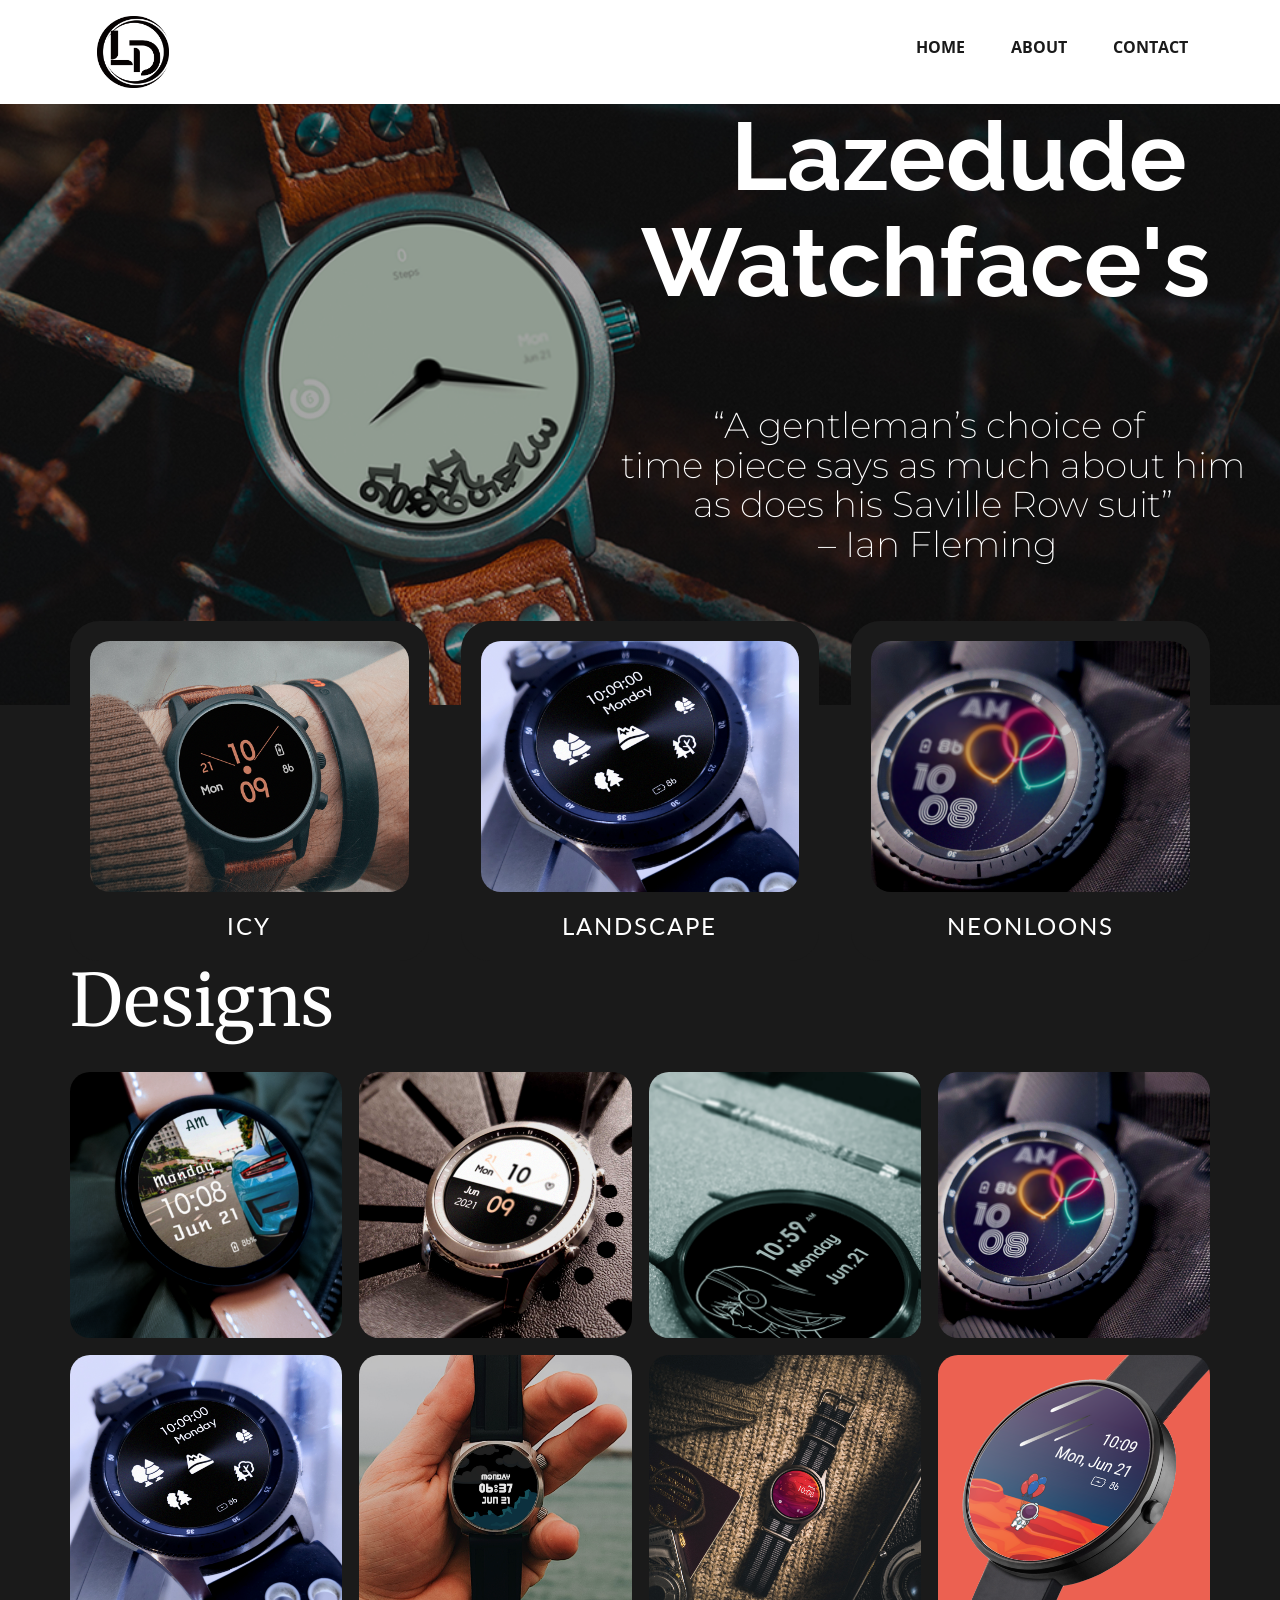
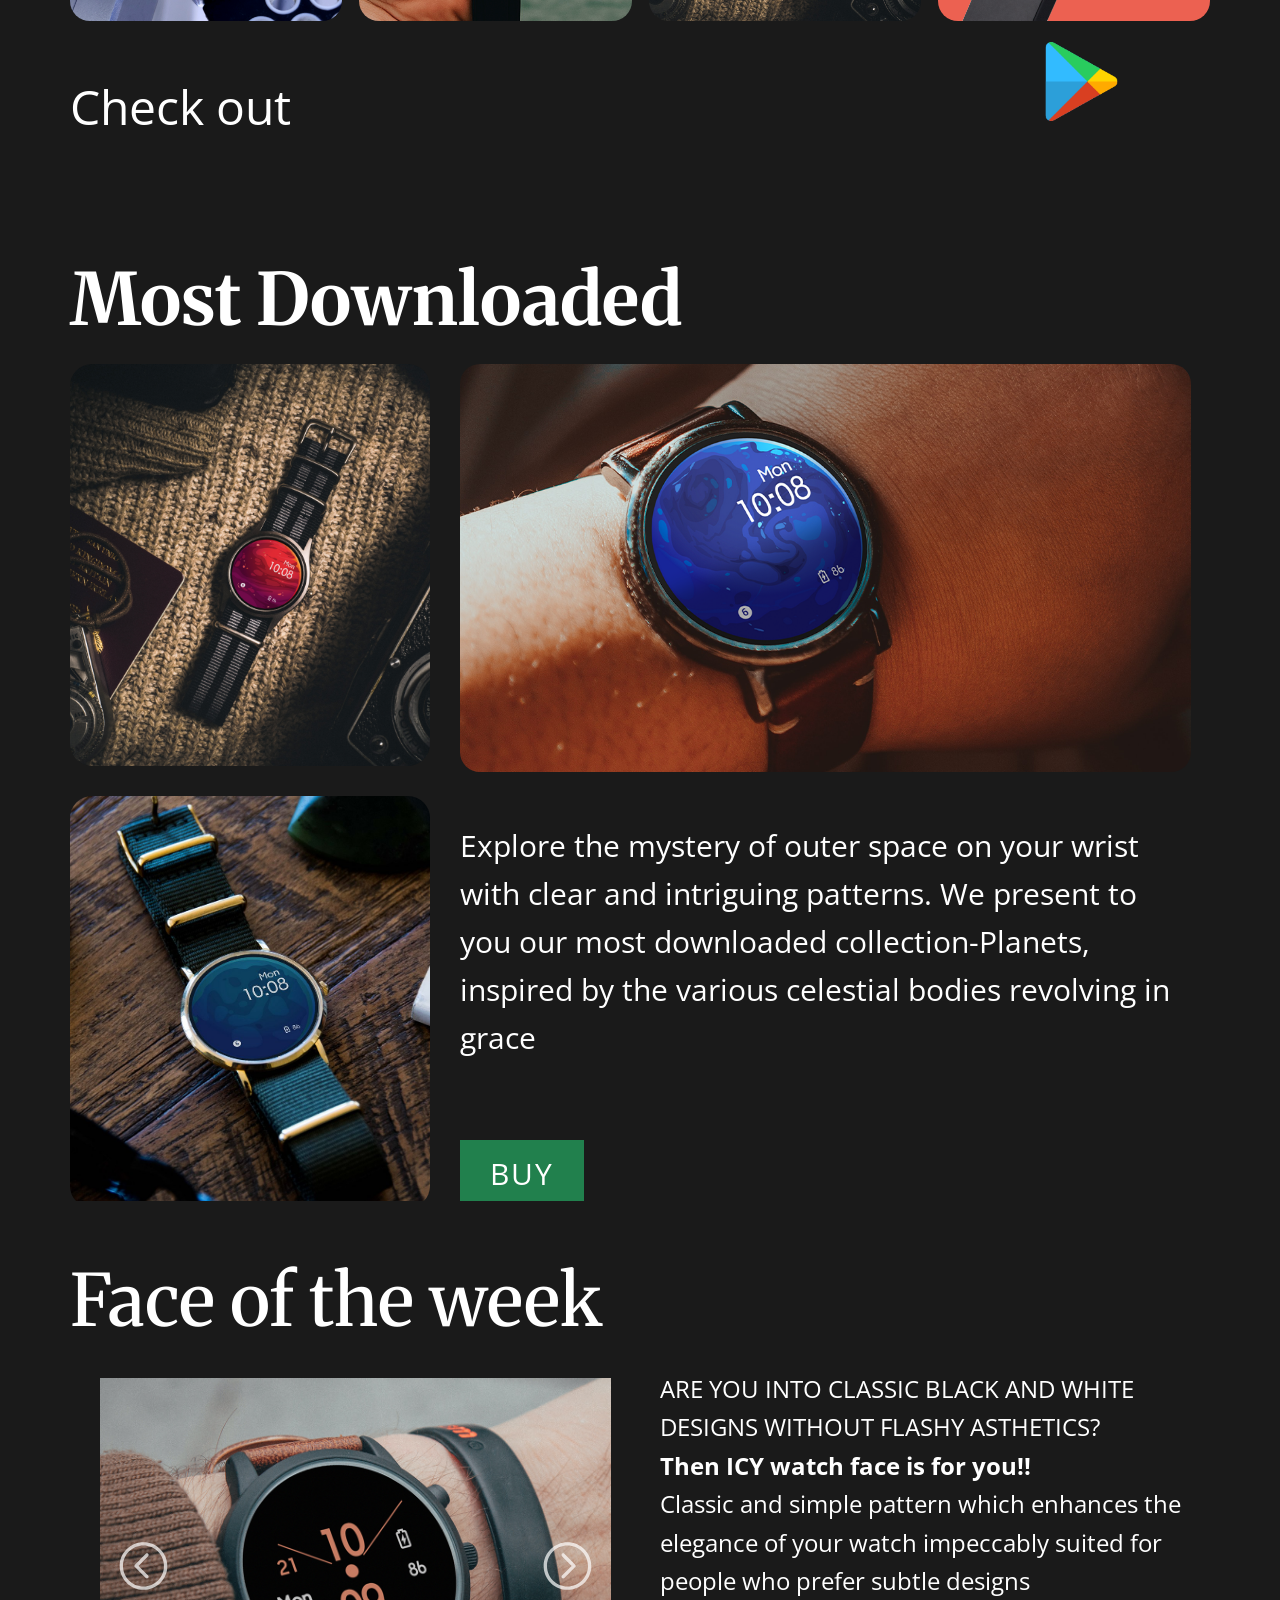
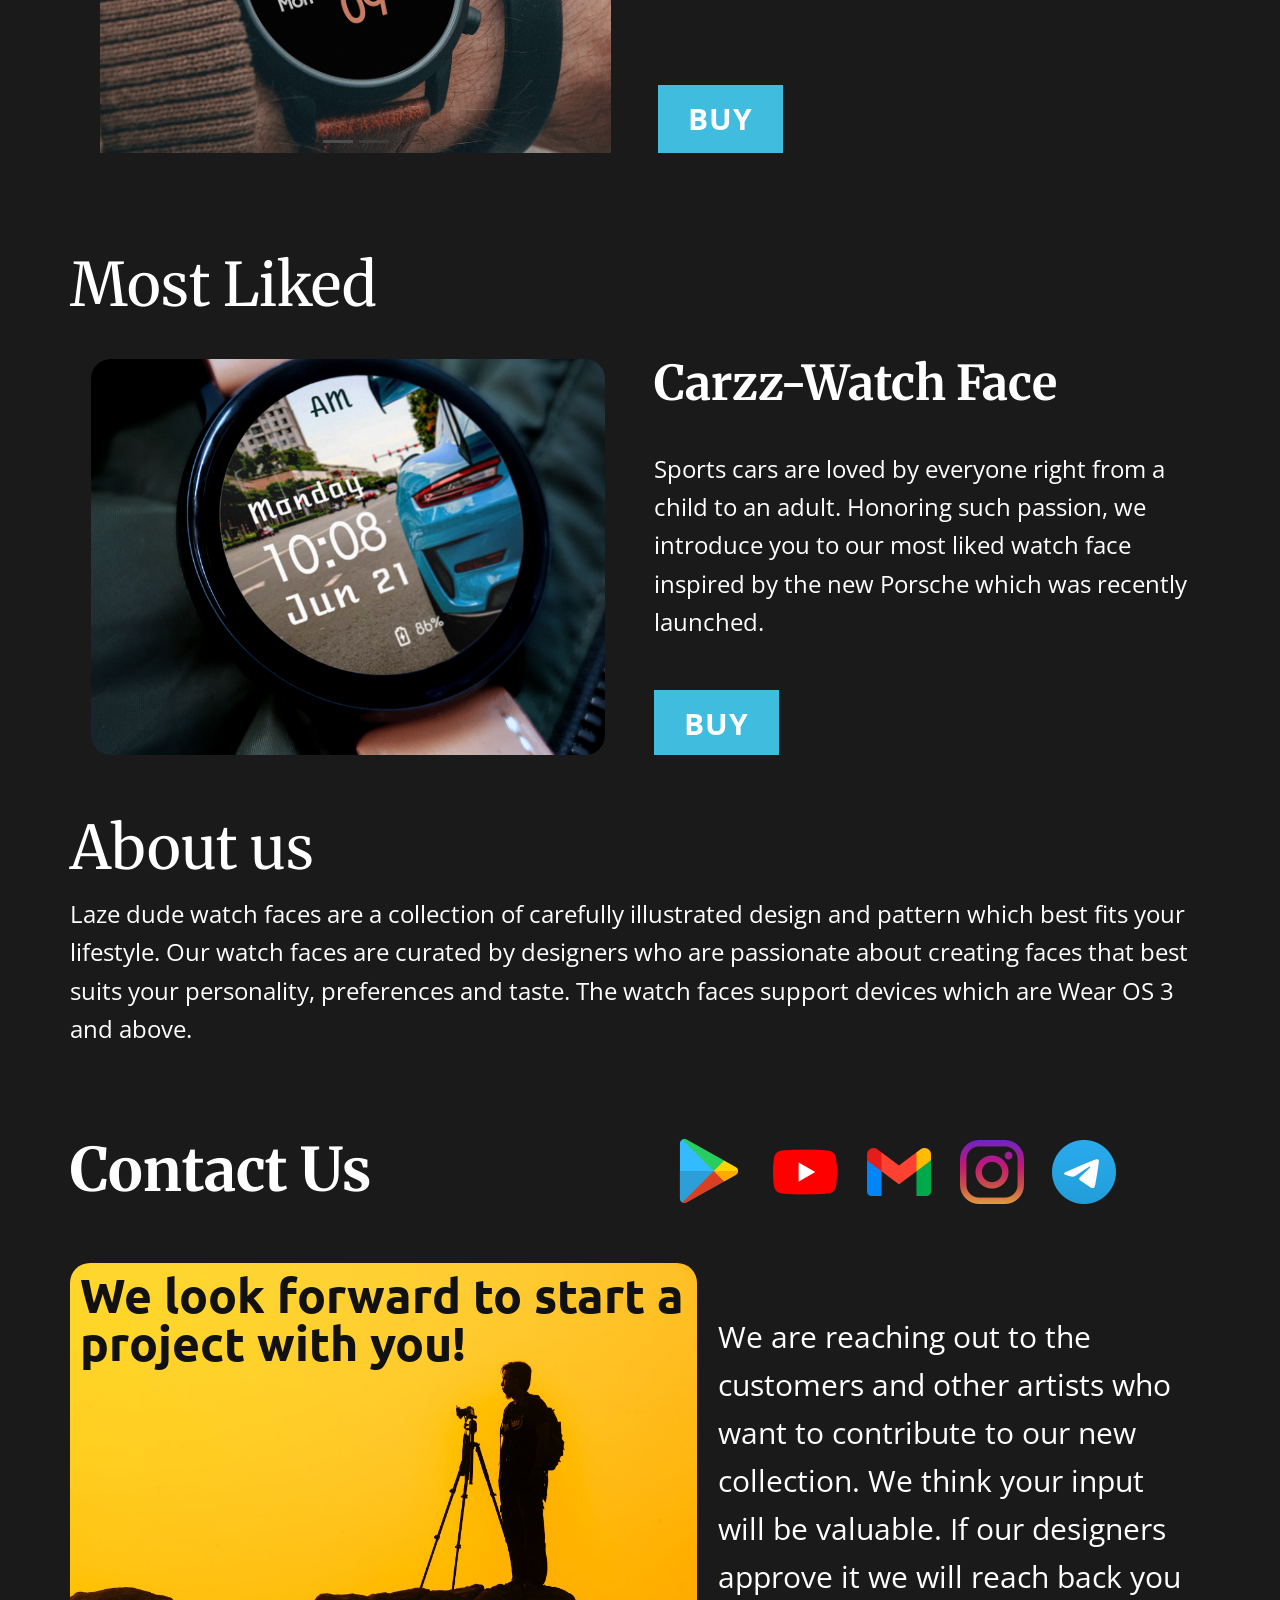
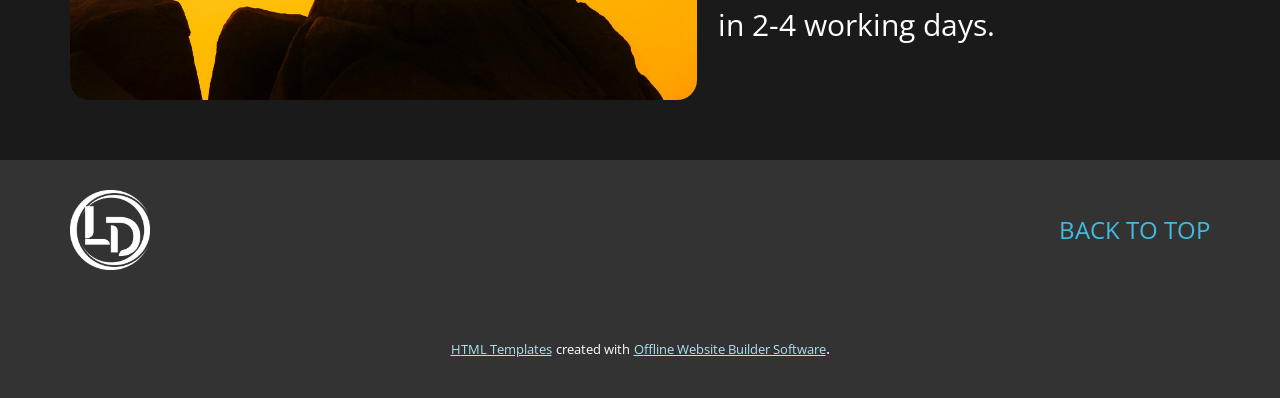
==== commit 35f7c415: "V6" ====
--- a/index.html
+++ b/index.html
@@ -25,16 +25,12 @@
     
     
     
+    
     <script type="application/ld+json">{
 		"@context": "http://schema.org",
 		"@type": "Organization",
 		"name": "Website",
-		"logo": "images/logoplaystore2.png",
-		"sameAs": [
-				"https://www.instagram.com/lazedude/",
-				"https://www.youtube.com/channel/UCBWFm4csdoNBi2JYOb9ejmA",
-				"https://t.me/lazewatches"
-		]
+		"logo": "images/logoplaystore2.png"
 }</script>
     <meta name="theme-color" content="#40bcdf">
     <meta property="og:title" content="Home">
@@ -72,8 +68,8 @@
           </div>
         </nav>
       </div></header> 
-    <section class="u-align-right u-clearfix u-image u-section-1" id="carousel_84db" data-image-width="1024" data-image-height="500">
-      <div class="u-clearfix u-sheet u-valign-top u-sheet-1">
+    <section class="u-align-right u-clearfix u-image u-shading u-section-1" id="carousel_84db" data-image-width="1024" data-image-height="500">
+      <div class="u-clearfix u-sheet u-valign-top-lg u-valign-top-md u-valign-top-sm u-valign-top-xl u-sheet-1">
         <h1 class="u-align-center-xs u-custom-font u-font-raleway u-text u-text-body-alt-color u-title u-text-1">Lazedude&nbsp;<br>Watchface's
         </h1>
         <h2 class="u-align-center u-custom-font u-font-montserrat u-subtitle u-text u-text-body-alt-color u-text-2"> “A gentleman’s choice of&nbsp;<br>time piece says as much about him as does his Saville Row suit”<br>&nbsp;– Ian Fleming
@@ -113,7 +109,7 @@
     </section>
     <section class="u-align-center u-clearfix u-grey-90 u-section-3" id="sec-30e4">
       <div class="u-clearfix u-sheet u-sheet-1">
-        <h1 class="u-align-left-xs u-text u-title u-text-1">Designs</h1>
+        <h1 class="u-align-left u-text u-title u-text-1">Designs</h1>
         <div class="u-expanded-width u-gallery u-layout-grid u-lightbox u-show-text-none u-gallery-1">
           <div class="u-gallery-inner u-gallery-inner-1">
             <div class="u-effect-hover-zoom u-gallery-item u-radius-20 u-shape-round u-gallery-item-1" data-href="https://play.google.com/store/apps/details?id=com.watchfacestudio.carzz" data-target="_blank">
@@ -145,7 +141,7 @@
             </div>
             <div class="u-effect-hover-zoom u-gallery-item u-radius-20 u-shape-round u-gallery-item-4" data-image-width="1080" data-image-height="1080">
               <div class="u-back-slide">
-                <img class="u-back-image u-expanded" src="images/Instagram-Watch.jpg1-23.png">
+                <img class="u-back-image u-expanded" src="images/Instagram-Watch.jpg1-13.png">
               </div>
               <div class="u-over-slide u-shading u-over-slide-4">
                 <h3 class="u-gallery-heading"></h3>
@@ -154,7 +150,7 @@
             </div>
             <div class="u-effect-hover-zoom u-gallery-item u-radius-20 u-shape-round u-gallery-item-5" data-image-width="1080" data-image-height="1080">
               <div class="u-back-slide">
-                <img class="u-back-image u-expanded" src="images/landaod-28.png">
+                <img class="u-back-image u-expanded" src="images/landaod-14.png">
               </div>
               <div class="u-over-slide u-shading u-over-slide-5">
                 <h3 class="u-gallery-heading"></h3>
@@ -193,14 +189,35 @@
       </div>
     </section>
     <section class="u-align-center u-clearfix u-grey-90 u-section-4" id="sec-5fd5">
-      <div class="u-clearfix u-sheet u-valign-top-xs u-sheet-1">
-        <h2 class="u-align-center-xs u-align-left-lg u-align-left-md u-align-left-sm u-align-left-xl u-custom-font u-text u-text-font u-text-1">Check out more design<br>at Playstore
-        </h2><span class="u-file-icon u-icon u-icon-1" data-href="https://play.google.com/store/apps/dev?id=6455465523434357610" data-target="_blank"><img src="images/300218.png" alt=""></span>
-      </div>
-    </section>
-    <section class="u-clearfix u-grey-90 u-hidden-md u-hidden-sm u-hidden-xs u-section-5" id="carousel_2fc8">
-      <div class="u-clearfix u-sheet u-sheet-1">
-        <h1 class="u-align-center-xl u-align-left-lg u-align-left-md u-align-left-sm u-align-left-xs u-custom-font u-font-merriweather u-text u-text-1"> Most Downloaded</h1>
+      <div class="u-clearfix u-sheet u-sheet-1">
+        <h2 class="u-align-center-xs u-align-left-lg u-align-left-md u-align-left-sm u-align-left-xl u-custom-font u-text u-text-font u-text-1">Check out&nbsp;</h2><span class="u-file-icon u-icon u-icon-1" data-href="https://play.google.com/store/apps/dev?id=6455465523434357610" data-target="_blank"><img src="images/300218.png" alt=""></span>
+      </div>
+    </section>
+    <section class="u-align-center u-clearfix u-grey-90 u-hidden-lg u-hidden-xl u-section-5" id="sec-3040">
+      <div class="u-clearfix u-sheet u-valign-middle-lg u-valign-middle-md u-valign-middle-sm u-valign-middle-xl u-sheet-1">
+        <div class="u-clearfix u-expanded-width u-gutter-0 u-layout-wrap u-layout-wrap-1">
+          <div class="u-layout" style="">
+            <div class="u-layout-row" style="">
+              <div class="u-align-left u-container-style u-image u-image-round u-layout-cell u-left-cell u-radius-20 u-size-30 u-size-xs-60 u-image-1" src="" data-image-width="1080" data-image-height="1080">
+                <div class="u-container-layout u-valign-middle u-container-layout-1" src=""></div>
+              </div>
+              <div class="u-align-left u-container-style u-grey-90 u-layout-cell u-right-cell u-size-30 u-size-xs-60 u-layout-cell-2">
+                <div class="u-container-layout u-valign-middle-lg u-valign-middle-md u-valign-middle-sm u-valign-middle-xl u-container-layout-2">
+                  <h2 class="u-custom-font u-font-merriweather u-text u-text-default u-text-1">Most Downloaded</h2>
+                  <p class="u-text u-text-2">
+                    <span style="font-size: 1.25rem;">Explore the mystery of outer space on your wrist with clear and intriguing patterns. We present to you our most downloaded collection-Planets, inspired by the various celestial bodies revolving in grace </span>
+                  </p>
+                  <a href="" class="u-border-none u-btn u-button-style u-hover-palette-1-dark-1 u-palette-3-dark-2 u-btn-1">BUy</a>
+                </div>
+              </div>
+            </div>
+          </div>
+        </div>
+      </div>
+    </section>
+    <section class="u-clearfix u-grey-90 u-hidden-md u-hidden-sm u-hidden-xs u-section-6" id="carousel_2fc8">
+      <div class="u-clearfix u-sheet u-sheet-1">
+        <h1 class="u-align-left u-custom-font u-font-merriweather u-text u-text-1"> Most Downloaded</h1>
         <div class="u-clearfix u-expanded-width u-gutter-30 u-layout-wrap u-layout-wrap-1">
           <div class="u-layout">
             <div class="u-layout-row">
@@ -220,7 +237,7 @@
                     <div class="u-container-layout u-valign-top-xl u-container-layout-3">
                       <img class="u-expanded-width u-image u-image-round u-radius-20 u-image-3" src="images/5.png" data-image-width="1080" data-image-height="1080">
                       <p class="u-align-left u-text u-text-2"> Explore the mystery of outer space on your wrist with clear and intriguing patterns. We present to you our most downloaded collection-Planets, inspired by the various celestial bodies revolving in grace </p>
-                      <a href="https://play.google.com/store/apps/details?id=com.watchfacestudio.planets" class="u-btn u-button-style u-palette-3-base u-btn-1" target="_blank">learn more</a>
+                      <a href="https://play.google.com/store/apps/details?id=com.watchfacestudio.planets" class="u-btn u-button-style u-palette-3-base u-btn-1" target="_blank">buy</a>
                     </div>
                   </div>
                 </div>
@@ -237,14 +254,14 @@
         </div>
       </div>
     </section>
-    <section class="u-clearfix u-grey-90 u-hidden-md u-hidden-sm u-hidden-xs u-section-6" id="carousel_fb69">
-      <div class="u-clearfix u-sheet u-sheet-1">
-        <h1 class="u-align-center-xl u-align-left-lg u-align-left-md u-align-left-sm u-align-left-xs u-text u-title u-text-1">Face o​f the week</h1>
+    <section class="u-clearfix u-grey-90 u-hidden-md u-hidden-sm u-hidden-xs u-section-7" id="carousel_fb69">
+      <div class="u-clearfix u-sheet u-sheet-1">
+        <h1 class="u-align-left u-text u-title u-text-1">Face o​f the week</h1>
         <div class="u-clearfix u-expanded-width-sm u-expanded-width-xs u-layout-wrap u-layout-wrap-1">
           <div class="u-layout">
             <div class="u-layout-row">
               <div class="u-container-style u-layout-cell u-size-60 u-layout-cell-1">
-                <div class="u-container-layout u-valign-bottom-xl u-container-layout-1">
+                <div class="u-container-layout u-container-layout-1">
                   <p class="u-text u-text-2">
                     <span style="font-weight: 400;">ARE YOU INTO CLASSIC BLACK AND WHITE DESIGNS WITHOUT FLASHY ASTHETICS?</span>
                     <br>
@@ -253,7 +270,7 @@
                       <br>Classic and simple pattern which enhances the elegance of your watch impeccably suited for people who prefer subtle designs
                     </span>
                   </p>
-                  <a href="https://play.google.com/store/apps/details?id=com.watchfacestudio.icy2" class="u-border-2 u-border-palette-1-base u-btn u-btn-rectangle u-button-style u-none u-text-active-white u-text-body-alt-color u-text-hover-palette-1-base u-btn-1" target="_blank">learn more</a>
+                  <a href="https://play.google.com/store/apps/details?id=com.watchfacestudio.icy2" class="u-btn u-button-style u-hover-palette-1-dark-1 u-palette-1-base u-text-active-white u-btn-1" target="_blank">Buy</a>
                 </div>
               </div>
             </div>
@@ -261,13 +278,13 @@
         </div>
         <div class="u-carousel u-expanded-width-xs u-gallery u-gallery-slider u-layout-carousel u-lightbox u-no-transition u-show-text-on-hover u-gallery-1" data-interval="5000" data-u-ride="carousel" id="carousel-0edf">
           <ol class="u-absolute-hcenter u-carousel-indicators u-carousel-indicators-1">
-            <li data-u-target="#carousel-0edf" data-u-slide-to="0" class="u-active u-grey-70 u-shape-circle" style="width: 10px; height: 10px;"></li>
-            <li data-u-target="#carousel-0edf" data-u-slide-to="1" class="u-grey-70 u-shape-circle" style="width: 10px; height: 10px;"></li>
+            <li data-u-target="#carousel-0edf" data-u-slide-to="0" class="u-active u-grey-70 u-shape-rectangle" style="width: 30px; height: 3px;"></li>
+            <li data-u-target="#carousel-0edf" data-u-slide-to="1" class="u-grey-70 u-shape-rectangle" style="width: 30px; height: 3px;"></li>
           </ol>
           <div class="u-carousel-inner u-gallery-inner" role="listbox">
             <div class="u-active u-carousel-item u-effect-fade u-gallery-item u-carousel-item-1">
               <div class="u-back-slide" data-image-width="1080" data-image-height="1080">
-                <img class="u-back-image u-expanded" src="images/Instagram-Watch.jpg-30.png">
+                <img class="u-back-image u-expanded" src="images/Instagram-Watch.jpg-20.png">
               </div>
               <div class="u-align-center u-over-slide u-shading u-valign-bottom u-over-slide-1">
                 <h3 class="u-gallery-heading">ICY</h3>
@@ -276,7 +293,7 @@
             </div>
             <div class="u-carousel-item u-effect-fade u-gallery-item u-carousel-item-2">
               <div class="u-back-slide" data-image-width="1080" data-image-height="1080">
-                <img class="u-back-image u-expanded" src="images/Instagram-Watch22-27.png">
+                <img class="u-back-image u-expanded" src="images/Instagram-Watch22-21.png">
               </div>
               <div class="u-align-center u-over-slide u-shading u-valign-bottom u-over-slide-2">
                 <h3 class="u-gallery-heading">ICY</h3>
@@ -303,42 +320,42 @@
         </div>
       </div>
     </section>
-    <section class="u-align-left u-clearfix u-grey-90 u-hidden-sm u-hidden-xs u-section-7" id="carousel_d6dc">
+    <section class="u-align-left u-clearfix u-grey-90 u-hidden-sm u-hidden-xs u-section-8" id="carousel_d6dc">
       <div class="u-clearfix u-sheet u-valign-top-lg u-valign-top-md u-valign-top-sm u-valign-top-xs u-sheet-1">
-        <h1 class="u-align-center-xl u-align-left-lg u-align-left-md u-align-left-sm u-align-left-xs u-text u-title u-text-1"> Most Liked</h1>
+        <h1 class="u-align-left u-text u-title u-text-1"> Most Liked</h1>
         <div class="u-clearfix u-expanded-width u-gutter-28 u-layout-wrap u-layout-wrap-1">
           <div class="u-gutter-0 u-layout">
             <div class="u-layout-row">
               <div class="u-container-style u-layout-cell u-size-30 u-layout-cell-1">
-                <div class="u-container-layout u-valign-bottom-md u-valign-bottom-sm u-valign-bottom-xs u-valign-middle-xl u-container-layout-1">
-                  <img class="u-expanded-width-lg u-expanded-width-md u-expanded-width-sm u-expanded-width-xs u-image u-image-default u-image-1" src="images/real3-24.png" alt="" data-image-width="800" data-image-height="1600">
+                <div class="u-container-layout u-container-layout-1">
+                  <img class="u-expanded-width u-image u-image-round u-radius-20 u-image-1" src="images/real3-22.png" alt="" data-image-width="800" data-image-height="1600">
                 </div>
               </div>
               <div class="u-container-style u-layout-cell u-size-30 u-layout-cell-2">
-                <div class="u-container-layout u-valign-top-lg u-valign-top-xl u-container-layout-2">
+                <div class="u-container-layout u-valign-top u-container-layout-2">
                   <h2 class="u-custom-font u-font-merriweather u-text u-text-2">
                     <span style="font-weight: 700;">Carzz-Watch Face</span>
                   </h2>
                   <p class="u-text u-text-3"> Sports cars are loved by everyone right from a child to an adult. Ho​noring such passion, we introduce you to our most liked watch face inspired by the new Porsche which was recently launched.</p>
-                  <a href="https://play.google.com/store/apps/details?id=com.watchfacestudio.carzz" class="u-border-2 u-border-palette-1-base u-btn u-btn-rectangle u-button-style u-none u-text-active-white u-btn-1" target="_blank">learn more</a>
-                </div>
-              </div>
-            </div>
-          </div>
-        </div>
-      </div>
-    </section>
-    <section class="u-align-left u-clearfix u-grey-90 u-section-8" id="carousel_0862">
-      <div class="u-clearfix u-sheet u-valign-top-lg u-valign-top-md u-valign-top-sm u-valign-top-xs u-sheet-1">
+                  <a href="https://play.google.com/store/apps/details?id=com.watchfacestudio.carzz" class="u-btn u-button-style u-hover-palette-1-dark-1 u-palette-1-base u-text-active-white u-btn-1" target="_blank">Buy</a>
+                </div>
+              </div>
+            </div>
+          </div>
+        </div>
+      </div>
+    </section>
+    <section class="u-align-left u-clearfix u-grey-90 u-section-9" id="carousel_0862">
+      <div class="u-clearfix u-sheet u-valign-top-lg u-valign-top-md u-valign-top-sm u-sheet-1">
         <h1 class="u-custom-font u-font-merriweather u-text u-text-1">About us</h1>
         <p class="u-text u-text-2">
           <span style="font-weight: 400;">Laze dude watch faces are a collection of carefully illustrated design a​nd pattern which best fits​ your lifestyle. Our watch faces are curated by designers who are passionate about creating faces that best suits your personality, preferences and taste.&nbsp;The watch faces support devices which are Wear OS 3 and above. </span>
         </p>
       </div>
     </section>
-    <section class="u-clearfix u-grey-90 u-hidden-md u-hidden-sm u-hidden-xs u-section-9" id="carousel_b96d">
-      <div class="u-clearfix u-sheet u-sheet-1">
-        <div class="u-clearfix u-expanded-width u-layout-wrap u-layout-wrap-1">
+    <section class="u-clearfix u-grey-90 u-hidden-md u-hidden-sm u-hidden-xs u-section-10" id="carousel_b96d">
+      <div class="u-clearfix u-sheet u-sheet-1">
+        <div class="u-clearfix u-expanded-width u-gutter-0 u-layout-wrap u-layout-wrap-1">
           <div class="u-layout">
             <div class="u-layout-col">
               <div class="u-size-30">
@@ -346,29 +363,37 @@
                   <div class="u-size-27-xl u-size-30-lg u-size-30-md u-size-30-sm u-size-30-xs">
                     <div class="u-layout-col">
                       <div class="u-absolute-hcenter u-container-style u-expanded u-layout-cell u-left-cell u-size-60 u-layout-cell-1">
-                        <div class="u-container-layout u-container-layout-1">
+                        <div class="u-container-layout u-valign-top u-container-layout-1">
                           <h2 class="u-custom-font u-font-merriweather u-text u-text-1">Contac​t Us</h2>
-                          <div class="u-clearfix u-layout-wrap u-layout-wrap-2">
+                        </div>
+                      </div>
+                    </div>
+                  </div>
+                  <div class="u-size-30-lg u-size-30-md u-size-30-sm u-size-30-xs u-size-33-xl">
+                    <div class="u-layout-col">
+                      <div class="u-container-style u-layout-cell u-right-cell u-size-60 u-layout-cell-2">
+                        <div class="u-container-layout u-container-layout-2">
+                          <div class="u-clearfix u-gutter-0 u-layout-wrap u-layout-wrap-2">
                             <div class="u-layout">
                               <div class="u-layout-row">
-                                <div class="u-align-left u-container-style u-layout-cell u-size-12 u-layout-cell-2">
-                                  <div class="u-container-layout u-valign-middle u-container-layout-2"><span class="u-file-icon u-icon u-icon-1" data-href="https://play.google.com/store/apps/dev?id=6455465523434357610" data-target="_blank"><img src="images/3002181.png" alt=""></span>
+                                <div class="u-align-left u-container-style u-layout-cell u-size-12 u-layout-cell-3">
+                                  <div class="u-container-layout u-valign-middle u-container-layout-3"><span class="u-file-icon u-icon u-icon-1" data-href="https://play.google.com/store/apps/dev?id=6455465523434357610" data-target="_blank"><img src="images/3002181.png" alt=""></span>
                                   </div>
                                 </div>
-                                <div class="u-container-style u-layout-cell u-size-12 u-layout-cell-3">
-                                  <div class="u-container-layout u-valign-bottom-lg u-valign-bottom-md u-valign-bottom-sm u-valign-bottom-xs u-valign-middle-xl u-container-layout-3"><span class="u-file-icon u-icon u-icon-2" data-href="https://www.youtube.com/channel/UCBWFm4csdoNBi2JYOb9ejmA" data-target="_blank"><img src="images/1384060.png" alt=""></span>
+                                <div class="u-container-style u-layout-cell u-size-12 u-layout-cell-4">
+                                  <div class="u-container-layout u-valign-middle u-container-layout-4"><span class="u-file-icon u-icon u-icon-2" data-href="https://www.youtube.com/channel/UCBWFm4csdoNBi2JYOb9ejmA" data-target="_blank"><img src="images/1384060.png" alt=""></span>
                                   </div>
                                 </div>
-                                <div class="u-container-style u-layout-cell u-size-12 u-layout-cell-4">
-                                  <div class="u-container-layout u-valign-bottom-lg u-valign-bottom-md u-valign-bottom-sm u-valign-bottom-xs u-valign-middle-xl u-container-layout-4"><span class="u-file-icon u-icon u-icon-3" data-href="mailto:lazeeeedude@gmail.com"><img src="images/5968534.png" alt=""></span>
+                                <div class="u-container-style u-layout-cell u-size-12 u-layout-cell-5">
+                                  <div class="u-container-layout u-valign-middle u-container-layout-5"><span class="u-file-icon u-icon u-icon-3" data-href="mailto:lazeeeedude@gmail.com"><img src="images/5968534.png" alt=""></span>
                                   </div>
                                 </div>
-                                <div class="u-container-style u-layout-cell u-size-12 u-layout-cell-5">
-                                  <div class="u-container-layout u-valign-bottom u-container-layout-5"><span class="u-file-icon u-icon u-icon-4" data-href="https://www.instagram.com/lazedude/" data-target="_blank"><img src="images/174855.png" alt=""></span>
+                                <div class="u-container-style u-layout-cell u-size-12 u-layout-cell-6">
+                                  <div class="u-container-layout u-valign-bottom u-container-layout-6"><span class="u-file-icon u-icon u-icon-4" data-href="https://www.instagram.com/lazedude/" data-target="_blank"><img src="images/174855.png" alt=""></span>
                                   </div>
                                 </div>
-                                <div class="u-container-style u-layout-cell u-size-12 u-layout-cell-6">
-                                  <div class="u-container-layout u-valign-top u-container-layout-6"><span class="u-file-icon u-icon u-icon-5" data-href="https://t.me/lazewatches" data-target="_blank"><img src="images/5968804.png" alt=""></span>
+                                <div class="u-container-style u-layout-cell u-size-12 u-layout-cell-7">
+                                  <div class="u-container-layout u-valign-top u-container-layout-7"><span class="u-file-icon u-icon u-icon-5" data-href="https://t.me/lazewatches" data-target="_blank"><img src="images/5968804.png" alt=""></span>
                                   </div>
                                 </div>
                               </div>
@@ -378,42 +403,11 @@
                       </div>
                     </div>
                   </div>
-                  <div class="u-size-30-lg u-size-30-md u-size-30-sm u-size-30-xs u-size-33-xl">
-                    <div class="u-layout-col">
-                      <div class="u-container-style u-layout-cell u-right-cell u-size-60 u-layout-cell-7">
-                        <div class="u-container-layout u-container-layout-7">
-                          <div class="u-expanded-width u-form u-form-1">
-                            <form action="#" method="POST" class="u-clearfix u-form-spacing-10 u-form-vertical u-inner-form" style="padding: 10px" source="email" name="form-1">
-                              <div class="u-form-group u-form-name u-form-group-1">
-                                <label for="name-23d6" class="u-form-control-hidden u-label">Name</label>
-                                <input type="text" placeholder="Enter your Name" id="name-23d6" name="name" class="u-border-1 u-border-grey-30 u-input u-input-rectangle u-white" required="">
-                              </div>
-                              <div class="u-form-email u-form-group u-form-group-2">
-                                <label for="email-23d6" class="u-form-control-hidden u-label">Email</label>
-                                <input type="email" placeholder="Enter a valid email address" id="email-23d6" name="email" class="u-border-1 u-border-grey-30 u-input u-input-rectangle u-white" required="">
-                              </div>
-                              <div class="u-form-group u-form-message u-form-group-3">
-                                <label for="message-23d6" class="u-form-control-hidden u-label">Message</label>
-                                <textarea placeholder="Enter your message" rows="4" cols="50" id="message-23d6" name="message" class="u-border-1 u-border-grey-30 u-input u-input-rectangle u-white" required=""></textarea>
-                              </div>
-                              <div class="u-align-left-xs u-form-group u-form-submit u-form-group-4">
-                                <a href="#" class="u-btn u-btn-submit u-button-style u-white u-btn-1">Submit</a>
-                                <input type="submit" value="submit" class="u-form-control-hidden">
-                              </div>
-                              <div class="u-form-send-message u-form-send-success"> Thank you! Your message has been sent. </div>
-                              <div class="u-form-send-error u-form-send-message"> Unable to send your message. Please fix errors then try again. </div>
-                              <input type="hidden" value="" name="recaptchaResponse">
-                            </form>
-                          </div>
-                        </div>
-                      </div>
-                    </div>
-                  </div>
                 </div>
               </div>
               <div class="u-size-30">
                 <div class="u-layout-row">
-                  <div class="u-container-style u-image u-layout-cell u-left-cell u-size-33-xl u-size-34-lg u-size-34-md u-size-34-sm u-size-34-xs u-image-1">
+                  <div class="u-container-style u-image u-image-round u-layout-cell u-left-cell u-radius-20 u-size-33-xl u-size-34-lg u-size-34-md u-size-34-sm u-size-34-xs u-image-1">
                     <div class="u-container-layout u-container-layout-8">
                       <h3 class="u-custom-font u-font-ubuntu u-text u-text-2">We look forward to start a project with you!</h3>
                     </div>
@@ -430,7 +424,7 @@
         </div>
       </div>
     </section>
-    <section class="u-clearfix u-hidden-lg u-hidden-xl u-white u-section-10" id="carousel_822a">
+    <section class="u-clearfix u-grey-90 u-hidden-lg u-hidden-xl u-section-11" id="carousel_822a">
       <div class="u-clearfix u-sheet u-sheet-1">
         <h2 class="u-custom-font u-font-merriweather u-text u-text-1">Contac​t Us </h2>
         <div class="u-clearfix u-expanded-width u-gutter-12 u-layout-wrap u-layout-wrap-1">
@@ -475,7 +469,7 @@
                       <p class="u-custom-font u-heading-font u-text u-text-2">Just send us the design that you want in the watch. if we like the design you send us and when it goes live, you will get 2-3 ​coupons codes for you and your friends of the watch face.</p>
                     </div>
                   </div>
-                  <div class="u-container-style u-image u-layout-cell u-left-cell u-size-31-md u-size-31-sm u-size-31-xs u-size-35-lg u-size-35-xl u-image-1">
+                  <div class="u-container-style u-image u-image-round u-layout-cell u-left-cell u-radius-20 u-size-31-md u-size-31-sm u-size-31-xs u-size-35-lg u-size-35-xl u-image-1">
                     <div class="u-container-layout u-valign-top-lg u-valign-top-xl u-container-layout-7">
                       <h3 class="u-custom-font u-font-ubuntu u-text u-text-3">We are looking forward to start a project with you! </h3>
                     </div>
@@ -489,22 +483,13 @@
     </section>
     
     
-    <footer class="u-align-center-md u-align-center-sm u-align-center-xs u-clearfix u-footer u-grey-80" id="sec-1b5c"><div class="u-clearfix u-sheet u-sheet-1">
+    <footer class="u-clearfix u-footer u-grey-80" id="sec-1b5c"><div class="u-clearfix u-sheet u-sheet-1">
         <a href="https://nicepage.com" class="u-image u-logo u-image-1" data-image-width="2100" data-image-height="2100">
           <img src="images/logoplaystoreWhite.png" class="u-logo-image u-logo-image-1">
         </a>
-        <div class="u-align-center-xs u-align-left-lg u-align-left-md u-align-left-sm u-align-left-xl u-social-icons u-spacing-34 u-social-icons-1">
-          <a class="u-social-url" title="instagram" target="_blank" href="https://www.instagram.com/lazedude/"><span class="u-icon u-social-icon u-social-instagram u-icon-1"><svg class="u-svg-link" preserveAspectRatio="xMidYMin slice" viewBox="0 0 112 112" style=""><use xmlns:xlink="http://www.w3.org/1999/xlink" xlink:href="#svg-29fc"></use></svg><svg class="u-svg-content" viewBox="0 0 112 112" x="0" y="0" id="svg-29fc"><circle fill="currentColor" cx="56.1" cy="56.1" r="55"></circle><path fill="#FFFFFF" d="M55.9,38.2c-9.9,0-17.9,8-17.9,17.9C38,66,46,74,55.9,74c9.9,0,17.9-8,17.9-17.9C73.8,46.2,65.8,38.2,55.9,38.2
-            z M55.9,66.4c-5.7,0-10.3-4.6-10.3-10.3c-0.1-5.7,4.6-10.3,10.3-10.3c5.7,0,10.3,4.6,10.3,10.3C66.2,61.8,61.6,66.4,55.9,66.4z"></path><path fill="#FFFFFF" d="M74.3,33.5c-2.3,0-4.2,1.9-4.2,4.2s1.9,4.2,4.2,4.2s4.2-1.9,4.2-4.2S76.6,33.5,74.3,33.5z"></path><path fill="#FFFFFF" d="M73.1,21.3H38.6c-9.7,0-17.5,7.9-17.5,17.5v34.5c0,9.7,7.9,17.6,17.5,17.6h34.5c9.7,0,17.5-7.9,17.5-17.5V38.8
-            C90.6,29.1,82.7,21.3,73.1,21.3z M83,73.3c0,5.5-4.5,9.9-9.9,9.9H38.6c-5.5,0-9.9-4.5-9.9-9.9V38.8c0-5.5,4.5-9.9,9.9-9.9h34.5
-            c5.5,0,9.9,4.5,9.9,9.9V73.3z"></path></svg></span>
-          </a>
-          <a class="u-social-url" target="_blank" data-type="YouTube" title="YouTube" href="https://www.youtube.com/channel/UCBWFm4csdoNBi2JYOb9ejmA"><span class="u-icon u-social-icon u-social-youtube u-icon-2"><svg class="u-svg-link" preserveAspectRatio="xMidYMin slice" viewBox="0 0 112 112" style=""><use xmlns:xlink="http://www.w3.org/1999/xlink" xlink:href="#svg-f6c4"></use></svg><svg class="u-svg-content" viewBox="0 0 112 112" x="0" y="0" id="svg-f6c4"><circle fill="currentColor" cx="56.1" cy="56.1" r="55"></circle><path fill="#FFFFFF" d="M74.9,33.3H37.3c-7.4,0-13.4,6-13.4,13.4v18.8c0,7.4,6,13.4,13.4,13.4h37.6c7.4,0,13.4-6,13.4-13.4V46.7 C88.3,39.3,82.3,33.3,74.9,33.3L74.9,33.3z M65.9,57l-17.6,8.4c-0.5,0.2-1-0.1-1-0.6V47.5c0-0.5,0.6-0.9,1-0.6l17.6,8.9 C66.4,56,66.4,56.8,65.9,57L65.9,57z"></path></svg></span>
-          </a>
-          <a class="u-social-url" target="_blank" data-type="Telegram" title="Telegram" href="https://t.me/lazewatches"><span class="u-icon u-social-icon u-social-telegram u-icon-3"><svg class="u-svg-link" preserveAspectRatio="xMidYMin slice" viewBox="0 0 112 112" style=""><use xmlns:xlink="http://www.w3.org/1999/xlink" xlink:href="#svg-8bd6"></use></svg><svg class="u-svg-content" viewBox="0 0 112 112" x="0" y="0" id="svg-8bd6"><circle fill="currentColor" cx="56.1" cy="56.1" r="55"></circle><path fill="#FFFFFF" d="M18.4,53.2l64.7-24.9c3-1.1,5.6,0.7,4.7,5.3l0,0l-11,51.8c-0.8,3.7-3,4.6-6.1,2.8L53.9,75.8l-8.1,7.8
-	c-0.9,0.9-1.7,1.6-3.4,1.6l1.2-17l31.1-28c1.4-1.2-0.3-1.9-2.1-0.7L34.2,63.7l-16.6-5.2C14,57.4,14,54.9,18.4,53.2L18.4,53.2z"></path></svg></span>
-          </a>
-        </div>
+        <p class="u-text u-text-default u-text-1">
+          <a class="u-active-none u-border-none u-btn u-button-link u-button-style u-hover-none u-none u-text-palette-1-base u-btn-1" href="Home.html#carousel_84db" data-page-id="142552098">BACK TO TOP</a>
+        </p>
       </div></footer>
     <section class="u-backlink u-clearfix u-grey-80">
       <a class="u-link" href="https://nicepage.com/html-templates" target="_blank">
--- a/nicepage.css
+++ b/nicepage.css
@@ -36409,13 +36409,13 @@
   }
 }
 .u-footer .u-sheet-1 {
-  min-height: 120px;
+  min-height: 139px;
 }
 
 .u-footer .u-image-1 {
   width: 80px;
   height: 80px;
-  margin: 20px auto 0 0;
+  margin: 30px auto 0 0;
 }
 
 .u-footer .u-logo-image-1 {
@@ -36423,80 +36423,23 @@
   height: 100%;
 }
 
-.u-footer .u-social-icons-1 {
-  min-height: 16px;
-  width: 263px;
-  min-width: 116px;
-  white-space: nowrap;
-  height: 65px;
-  margin: -72px 0 28px auto;
+.u-footer .u-text-1 {
+  font-size: 1.5rem;
+  margin: -59px 0 51px auto;
 }
 
-.u-footer .u-icon-1 {
-  color: rgb(197, 54, 164) !important;
+.u-footer .u-btn-1 {
+  background-image: none;
+  padding: 0;
+}
+@media (max-width: 1199px) {
+  .u-footer .u-text-1 {
+    margin-top: -59px;
+  }
 }
 
-.u-footer .u-icon-2 {
-  height: 100%;
-  color: rgb(210, 34, 21) !important;
-}
 
-.u-footer .u-icon-3 {
-  height: 100%;
-  color: rgb(3, 155, 229) !important;
-}
-@media (max-width: 1199px) {
-  .u-footer .u-logo-image-1 {
-    max-width: 80px;
-    max-height: 80px;
-  }
 
-  .u-footer .u-social-icons-1 {
-    width: 279px;
-    height: 70px;
-    margin-top: -76px;
-    margin-bottom: 25px;
-  }
-}
-@media (max-width: 991px) {
-  .u-footer .u-social-icons-1 {
-    width: 279px;
-    margin-right: 4px;
-  }
-}
-@media (max-width: 767px) {
-  .u-footer .u-sheet-1 {
-    min-height: 212px;
-  }
-
-  .u-footer .u-image-1 {
-    width: 67px;
-    height: 67px;
-    margin-left: auto;
-  }
-
-  .u-footer .u-social-icons-1 {
-    width: 263px;
-    height: 65px;
-    margin-top: 31px;
-    margin-right: auto;
-    margin-bottom: 29px;
-  }
-}
-@media (max-width: 575px) {
-  .u-footer .u-image-1 {
-    width: 90px;
-    height: 90px;
-    margin-top: 7px;
-  }
-
-  .u-footer .u-social-icons-1 {
-    height: 73px;
-    width: 287px;
-    margin-top: 7px;
-    margin-bottom: 23px;
-  }
-}
 
  /*begin-variables base-font-size*/ 
  html { font-size: 16px; }
--- a/Home.css
+++ b/Home.css
@@ -1,5 +1,5 @@
  .u-section-1 {
-  background-image: url("images/featuregraphic.png");
+  background-image: linear-gradient(0deg, rgba(0,0,0,0.35), rgba(0,0,0,0.35)), url("images/featuregraphic.png");
   background-position: 50% 50%;
 }
 
@@ -94,12 +94,13 @@
   }
 
   .u-section-1 .u-text-1 {
+    margin-top: 57px;
     margin-right: -100px;
   }
 
   .u-section-1 .u-text-2 {
     font-size: 1.5rem;
-    margin-left: 11px;
+    margin: 227px -39px 19px 0;
   }
 }.u-section-2 .u-sheet-1 {
   min-height: 255px;
@@ -508,7 +509,7 @@
 
 @media (max-width: 575px) {
   .u-section-3 .u-sheet-1 {
-    min-height: 793px;
+    min-height: 980px;
   }
 
   .u-section-3 .u-text-1 {
@@ -517,9 +518,9 @@
   }
 
   .u-section-3 .u-gallery-1 {
-    height: 652px;
+    height: 864px;
     margin-top: 24px;
-    margin-bottom: -66px;
+    margin-bottom: 20px;
   }
 
   .u-section-3 .u-gallery-inner-1 {
@@ -527,18 +528,18 @@
     grid-gap: 11px 11px;
   }
 }.u-section-4 .u-sheet-1 {
-  min-height: 194px;
+  min-height: 149px;
 }
 
 .u-section-4 .u-text-1 {
   font-size: 3rem;
-  margin: 30px 120px 0 0;
+  margin: 30px 210px 0 0;
 }
 
 .u-section-4 .u-icon-1 {
   width: 79px;
   height: 79px;
-  margin: -92px 89px 73px auto;
+  margin: -92px 89px 28px auto;
   padding: 0;
 }
 
@@ -549,7 +550,7 @@
 
   .u-section-4 .u-text-1 {
     margin-top: 0;
-    margin-right: 0;
+    margin-right: 10px;
   }
 
   .u-section-4 .u-icon-1 {
@@ -565,6 +566,7 @@
   .u-section-4 .u-text-1 {
     width: auto;
     margin-top: 13px;
+    margin-right: 0;
   }
 
   .u-section-4 .u-icon-1 {
@@ -591,296 +593,445 @@
 
 @media (max-width: 575px) {
   .u-section-4 .u-sheet-1 {
-    min-height: 166px;
+    min-height: 164px;
   }
 
   .u-section-4 .u-text-1 {
-    font-size: 1.875rem;
     margin-top: 0;
     margin-right: 170px;
   }
 
   .u-section-4 .u-icon-1 {
-    margin-top: -98px;
-    margin-right: 34px;
-    margin-bottom: 53px;
-  }
-} .u-section-5 {
+    margin-top: -104px;
+    margin-bottom: 21px;
+  }
+}.u-section-5 .u-sheet-1 {
+  min-height: 710px;
+}
+
+.u-section-5 .u-layout-wrap-1 {
+  margin: 60px auto 60px 0;
+}
+
+.u-section-5 .u-image-1 {
+  min-height: 590px;
+  background-image: url("images/i3-30.png");
+  background-position: 50% 50%;
+}
+
+.u-section-5 .u-container-layout-1 {
+  padding: 30px 60px;
+}
+
+.u-section-5 .u-layout-cell-2 {
+  min-height: 590px;
+}
+
+.u-section-5 .u-container-layout-2 {
+  padding: 30px 60px;
+}
+
+.u-section-5 .u-text-1 {
+  font-size: 2.25rem;
+  margin: 0 auto 0 0;
+}
+
+.u-section-5 .u-text-2 {
+  margin: 20px 0 0;
+}
+
+.u-section-5 .u-btn-1 {
+  text-transform: uppercase;
+  font-size: 0.875rem;
+  letter-spacing: 2px;
   background-image: none;
-}
-
-.u-section-5 .u-sheet-1 {
-  min-height: 1087px;
-}
-
-.u-section-5 .u-text-1 {
+  border-style: solid;
+  font-weight: normal;
+  margin: 20px auto 0 0;
+}
+
+@media (max-width: 1199px) {
+  .u-section-5 .u-sheet-1 {
+    min-height: 481px;
+  }
+
+  .u-section-5 .u-layout-wrap-1 {
+    margin-right: initial;
+    margin-left: initial;
+  }
+
+  .u-section-5 .u-image-1 {
+    min-height: 486px;
+  }
+
+  .u-section-5 .u-layout-cell-2 {
+    min-height: 486px;
+  }
+}
+
+@media (max-width: 991px) {
+  .u-section-5 .u-sheet-1 {
+    min-height: 367px;
+  }
+
+  .u-section-5 .u-image-1 {
+    min-height: 372px;
+  }
+
+  .u-section-5 .u-container-layout-1 {
+    padding-left: 30px;
+    padding-right: 30px;
+  }
+
+  .u-section-5 .u-layout-cell-2 {
+    min-height: 100px;
+  }
+
+  .u-section-5 .u-container-layout-2 {
+    padding-left: 30px;
+    padding-right: 30px;
+  }
+}
+
+@media (max-width: 767px) {
+  .u-section-5 .u-sheet-1 {
+    min-height: 653px;
+  }
+
+  .u-section-5 .u-image-1 {
+    min-height: 558px;
+  }
+
+  .u-section-5 .u-container-layout-1 {
+    padding-left: 10px;
+    padding-right: 10px;
+  }
+
+  .u-section-5 .u-container-layout-2 {
+    padding-left: 10px;
+    padding-right: 10px;
+  }
+}
+
+@media (max-width: 575px) {
+  .u-section-5 .u-sheet-1 {
+    min-height: 636px;
+  }
+
+  .u-section-5 .u-layout-wrap-1 {
+    margin-top: 132px;
+    margin-bottom: 0;
+    margin-right: initial;
+    margin-left: initial;
+  }
+
+  .u-section-5 .u-image-1 {
+    min-height: 264px;
+  }
+
+  .u-section-5 .u-layout-cell-2 {
+    min-height: 354px;
+  }
+
+  .u-section-5 .u-container-layout-2 {
+    padding: 0;
+  }
+
+  .u-section-5 .u-text-1 {
+    font-size: 3rem;
+    width: auto;
+    margin-top: -379px;
+    margin-right: 0;
+  }
+
+  .u-section-5 .u-text-2 {
+    width: auto;
+    margin-top: 303px;
+    margin-left: 10px;
+    margin-right: 10px;
+  }
+
+  .u-section-5 .u-btn-1 {
+    letter-spacing: 1px;
+    border-style: none;
+    font-weight: 700;
+    margin-top: 28px;
+    margin-left: 10px;
+  }
+} .u-section-6 {
+  background-image: none;
+}
+
+.u-section-6 .u-sheet-1 {
+  min-height: 1001px;
+}
+
+.u-section-6 .u-text-1 {
   font-size: 4.5rem;
   background-image: none;
   font-weight: 700;
   margin: 60px 0 0;
 }
 
-.u-section-5 .u-layout-wrap-1 {
+.u-section-6 .u-layout-wrap-1 {
   margin-top: 25px;
-  margin-bottom: 60px;
-}
-
-.u-section-5 .u-image-1 {
+  margin-bottom: -26px;
+}
+
+.u-section-6 .u-image-1 {
   min-height: 425px;
-  background-image: url("images/i3-32.png");
+  background-image: url("images/i3-31.png");
   background-position: 50% 50%;
 }
 
-.u-section-5 .u-container-layout-1 {
+.u-section-6 .u-container-layout-1 {
   padding: 30px 0 0 30px;
 }
 
-.u-section-5 .u-image-2 {
+.u-section-6 .u-image-2 {
   min-height: 442px;
   background-image: url("images/hunters-race-Vk3QiwyrAUA-unsplash.jpg");
   background-position: 50% 50%;
 }
 
-.u-section-5 .u-container-layout-2 {
+.u-section-6 .u-container-layout-2 {
   padding: 0;
 }
 
-.u-section-5 .u-layout-cell-3 {
+.u-section-6 .u-layout-cell-3 {
   min-height: 867px;
 }
 
-.u-section-5 .u-container-layout-3 {
+.u-section-6 .u-container-layout-3 {
   padding: 0;
 }
 
-.u-section-5 .u-image-3 {
+.u-section-6 .u-image-3 {
   height: 408px;
   object-position: 100% 58.14%;
   margin-top: 0;
   margin-bottom: 0;
 }
 
-.u-section-5 .u-text-2 {
+.u-section-6 .u-text-2 {
   font-size: 1.875rem;
   margin: 50px 0 0;
 }
 
-.u-section-5 .u-btn-1 {
+.u-section-6 .u-btn-1 {
   background-image: none;
   border-style: none;
   text-transform: uppercase;
   letter-spacing: 2px;
-  font-size: 1.5rem;
+  font-size: 1.875rem;
   margin: 78px auto 0 0;
 }
 
-.u-section-5 .u-layout-cell-4 {
+.u-section-6 .u-layout-cell-4 {
   min-height: 867px;
 }
 
-.u-section-5 .u-container-layout-4 {
+.u-section-6 .u-container-layout-4 {
   padding: 22px 0;
 }
 
 @media (max-width: 1199px) {
-  .u-section-5 .u-sheet-1 {
+  .u-section-6 .u-sheet-1 {
     min-height: 901px;
   }
 
-  .u-section-5 .u-layout-wrap-1 {
+  .u-section-6 .u-layout-wrap-1 {
     margin-bottom: -9px;
   }
 
-  .u-section-5 .u-image-1 {
+  .u-section-6 .u-image-1 {
     min-height: 348px;
   }
 
-  .u-section-5 .u-image-2 {
+  .u-section-6 .u-image-2 {
     min-height: 359px;
   }
 
-  .u-section-5 .u-layout-cell-3 {
+  .u-section-6 .u-layout-cell-3 {
     min-height: 707px;
   }
 
-  .u-section-5 .u-image-3 {
+  .u-section-6 .u-image-3 {
     height: 339px;
     object-position: 100% 59.56%;
   }
 
-  .u-section-5 .u-text-2 {
+  .u-section-6 .u-text-2 {
     font-size: 1.5rem;
     width: auto;
     margin-top: 42px;
   }
 
-  .u-section-5 .u-btn-1 {
+  .u-section-6 .u-btn-1 {
     margin-top: 86px;
   }
 
-  .u-section-5 .u-layout-cell-4 {
+  .u-section-6 .u-layout-cell-4 {
     min-height: 707px;
   }
 }
 
 @media (max-width: 991px) {
-   .u-section-5 {
+   .u-section-6 {
     min-height: 655px;
   }
 
-  .u-section-5 .u-sheet-1 {
+  .u-section-6 .u-sheet-1 {
     min-height: 1616px;
   }
 
-  .u-section-5 .u-image-1 {
+  .u-section-6 .u-image-1 {
     min-height: 801px;
   }
 
-  .u-section-5 .u-image-2 {
+  .u-section-6 .u-image-2 {
     min-height: 824px;
   }
 
-  .u-section-5 .u-layout-cell-3 {
+  .u-section-6 .u-layout-cell-3 {
     min-height: 15px;
   }
 
-  .u-section-5 .u-image-3 {
+  .u-section-6 .u-image-3 {
     height: 408px;
   }
 
-  .u-section-5 .u-layout-cell-4 {
+  .u-section-6 .u-layout-cell-4 {
     min-height: 100px;
   }
 }
 
 @media (max-width: 767px) {
-  .u-section-5 .u-sheet-1 {
+  .u-section-6 .u-sheet-1 {
     min-height: 1295px;
   }
 
-  .u-section-5 .u-image-1 {
+  .u-section-6 .u-image-1 {
     min-height: 601px;
   }
 
-  .u-section-5 .u-container-layout-1 {
+  .u-section-6 .u-container-layout-1 {
     padding-left: 0;
   }
 
-  .u-section-5 .u-image-2 {
+  .u-section-6 .u-image-2 {
     min-height: 618px;
   }
 
-  .u-section-5 .u-layout-cell-4 {
+  .u-section-6 .u-layout-cell-4 {
     min-height: 382px;
   }
 
-  .u-section-5 .u-container-layout-4 {
+  .u-section-6 .u-container-layout-4 {
     padding-top: 0;
     padding-bottom: 0;
   }
 }
 
 @media (max-width: 575px) {
-   .u-section-5 {
+   .u-section-6 {
     min-height: 12833px;
   }
 
-  .u-section-5 .u-sheet-1 {
+  .u-section-6 .u-sheet-1 {
     min-height: 1785px;
   }
 
-  .u-section-5 .u-text-1 {
+  .u-section-6 .u-text-1 {
     font-size: 1.875rem;
     width: auto;
   }
 
-  .u-section-5 .u-image-1 {
+  .u-section-6 .u-image-1 {
     min-height: 378px;
   }
 
-  .u-section-5 .u-image-2 {
+  .u-section-6 .u-image-2 {
     min-height: 389px;
   }
 
-  .u-section-5 .u-layout-cell-4 {
+  .u-section-6 .u-layout-cell-4 {
     min-height: 368px;
   }
-} .u-section-6 {
+} .u-section-7 {
   background-image: none;
 }
 
-.u-section-6 .u-sheet-1 {
+.u-section-7 .u-sheet-1 {
   min-height: 610px;
 }
 
-.u-section-6 .u-text-1 {
+.u-section-7 .u-text-1 {
   font-weight: 500;
   font-size: 4.5rem;
   margin: 60px 0 0;
 }
 
-.u-section-6 .u-layout-wrap-1 {
+.u-section-7 .u-layout-wrap-1 {
   width: 570px;
   margin: 30px 0 0 auto;
 }
 
-.u-section-6 .u-layout-cell-1 {
+.u-section-7 .u-layout-cell-1 {
   min-height: 381px;
   background-image: none;
 }
 
-.u-section-6 .u-container-layout-1 {
+.u-section-7 .u-container-layout-1 {
   padding: 0;
 }
 
-.u-section-6 .u-text-2 {
+.u-section-7 .u-text-2 {
   font-size: 1.5rem;
+  line-height: 1.6;
+  font-weight: normal;
+  margin: 0 20px;
+}
+
+.u-section-7 .u-btn-1 {
+  letter-spacing: 1px;
+  font-size: 1.875rem;
+  border-style: none;
   font-weight: 700;
-  line-height: 1.6;
-  margin: 0 20px;
-}
-
-.u-section-6 .u-btn-1 {
-  background-image: none;
-  border-style: none none solid;
   text-transform: uppercase;
-  font-weight: 700;
-  letter-spacing: 2px;
-  font-size: 1.875rem;
-  margin: 85px auto 0 20px;
-  padding: 0;
-}
-
-.u-section-6 .u-gallery-1 {
+  margin: 85px auto 0 18px;
+}
+
+.u-section-7 .u-gallery-1 {
   height: 375px;
   width: 511px;
   margin: -375px auto -99px 30px;
 }
 
-.u-section-6 .u-carousel-indicators-1 {
+.u-section-7 .u-carousel-indicators-1 {
   position: absolute;
   bottom: 10px;
 }
 
-.u-section-6 .u-carousel-item-1 {
+.u-section-7 .u-carousel-item-1 {
   margin-right: 0;
 }
 
-.u-section-6 .u-over-slide-1 {
+.u-section-7 .u-over-slide-1 {
   background-image: linear-gradient(0deg, rgba(0,0,0,0.2), rgba(0,0,0,0.2));
   padding: 20px;
 }
 
-.u-section-6 .u-carousel-item-2 {
+.u-section-7 .u-carousel-item-2 {
   margin-right: 0;
 }
 
-.u-section-6 .u-over-slide-2 {
+.u-section-7 .u-over-slide-2 {
   background-image: linear-gradient(0deg, rgba(0,0,0,0.2), rgba(0,0,0,0.2));
   padding: 20px;
 }
 
-.u-section-6 .u-carousel-control-1 {
+.u-section-7 .u-carousel-control-1 {
   position: absolute;
   left: 10px;
   width: 67px;
@@ -888,7 +1039,7 @@
   padding: 7px;
 }
 
-.u-section-6 .u-carousel-control-2 {
+.u-section-7 .u-carousel-control-2 {
   position: absolute;
   right: 10px;
   width: 67px;
@@ -897,37 +1048,38 @@
 }
 
 @media (max-width: 1199px) {
-  .u-section-6 .u-sheet-1 {
+  .u-section-7 .u-sheet-1 {
     min-height: 469px;
   }
 
-  .u-section-6 .u-text-1 {
+  .u-section-7 .u-text-1 {
     margin-top: 0;
   }
 
-  .u-section-6 .u-layout-wrap-1 {
+  .u-section-7 .u-layout-wrap-1 {
     width: 521px;
     margin-top: 11px;
   }
 
-  .u-section-6 .u-layout-cell-1 {
+  .u-section-7 .u-layout-cell-1 {
     min-height: 319px;
   }
 
-  .u-section-6 .u-text-2 {
+  .u-section-7 .u-text-2 {
     width: auto;
     margin-top: 20px;
     margin-left: 0;
     margin-right: 0;
   }
 
-  .u-section-6 .u-btn-1 {
+  .u-section-7 .u-btn-1 {
     font-size: 2.25rem;
     margin-top: 11px;
     margin-left: 0;
-  }
-
-  .u-section-6 .u-gallery-1 {
+    padding: 0;
+  }
+
+  .u-section-7 .u-gallery-1 {
     height: 299px;
     width: 358px;
     margin-top: -299px;
@@ -936,31 +1088,31 @@
 }
 
 @media (max-width: 991px) {
-  .u-section-6 .u-sheet-1 {
+  .u-section-7 .u-sheet-1 {
     min-height: 813px;
   }
 
-  .u-section-6 .u-text-1 {
+  .u-section-7 .u-text-1 {
     width: auto;
     font-size: 3.75rem;
     margin-top: 20px;
   }
 
-  .u-section-6 .u-layout-wrap-1 {
+  .u-section-7 .u-layout-wrap-1 {
     width: 660px;
     margin-top: 350px;
     margin-right: auto;
   }
 
-  .u-section-6 .u-layout-cell-1 {
+  .u-section-7 .u-layout-cell-1 {
     min-height: 364px;
   }
 
-  .u-section-6 .u-btn-1 {
+  .u-section-7 .u-btn-1 {
     margin-top: 30px;
   }
 
-  .u-section-6 .u-gallery-1 {
+  .u-section-7 .u-gallery-1 {
     height: 310px;
     width: 526px;
     margin-top: -694px;
@@ -969,296 +1121,297 @@
 }
 
 @media (max-width: 767px) {
-  .u-section-6 .u-sheet-1 {
+  .u-section-7 .u-sheet-1 {
     min-height: 962px;
   }
 
-  .u-section-6 .u-text-1 {
+  .u-section-7 .u-text-1 {
     font-size: 4.5rem;
   }
 
-  .u-section-6 .u-layout-wrap-1 {
+  .u-section-7 .u-layout-wrap-1 {
     margin-top: 407px;
     margin-right: initial;
     margin-left: initial;
     width: auto;
   }
 
-  .u-section-6 .u-layout-cell-1 {
+  .u-section-7 .u-layout-cell-1 {
     min-height: 100px;
   }
 
-  .u-section-6 .u-text-2 {
+  .u-section-7 .u-text-2 {
     position: relative;
   }
 
-  .u-section-6 .u-gallery-1 {
+  .u-section-7 .u-gallery-1 {
     margin-top: -684px;
     margin-bottom: 27px;
   }
 }
 
 @media (max-width: 575px) {
-  .u-section-6 .u-sheet-1 {
+  .u-section-7 .u-sheet-1 {
     min-height: 817px;
   }
 
-  .u-section-6 .u-text-1 {
+  .u-section-7 .u-text-1 {
     font-weight: normal;
     margin-top: 25px;
     font-size: 3rem;
   }
 
-  .u-section-6 .u-layout-wrap-1 {
+  .u-section-7 .u-layout-wrap-1 {
     margin-top: 335px;
     width: auto;
     margin-right: initial;
     margin-left: initial;
   }
 
-  .u-section-6 .u-layout-cell-1 {
+  .u-section-7 .u-layout-cell-1 {
     min-height: 293px;
   }
 
-  .u-section-6 .u-text-2 {
+  .u-section-7 .u-text-2 {
     font-size: 1.25rem;
     line-height: 1.2;
     margin-top: 27px;
   }
 
-  .u-section-6 .u-btn-1 {
+  .u-section-7 .u-btn-1 {
     font-size: 1.5rem;
     margin-top: 25px;
     margin-left: auto;
   }
 
-  .u-section-6 .u-gallery-1 {
+  .u-section-7 .u-gallery-1 {
     margin-top: -628px;
     margin-bottom: 60px;
     margin-right: initial;
     margin-left: initial;
     width: auto;
   }
-}.u-section-7 .u-sheet-1 {
-  min-height: 817px;
-}
-
-.u-section-7 .u-text-1 {
+}.u-section-8 .u-sheet-1 {
+  min-height: 544px;
+}
+
+.u-section-8 .u-text-1 {
   font-size: 3.75rem;
   margin: 41px 0 0;
 }
 
-.u-section-7 .u-layout-wrap-1 {
+.u-section-8 .u-layout-wrap-1 {
   margin-top: 39px;
-  margin-bottom: 60px;
-}
-
-.u-section-7 .u-layout-cell-1 {
-  min-height: 620px;
-}
-
-.u-section-7 .u-container-layout-1 {
-  padding: 30px;
-}
-
-.u-section-7 .u-image-1 {
-  height: 532px;
-  margin-top: 0;
-  margin-bottom: 0;
-}
-
-.u-section-7 .u-layout-cell-2 {
-  min-height: 678px;
-}
-
-.u-section-7 .u-container-layout-2 {
+  margin-bottom: -252px;
+}
+
+.u-section-8 .u-layout-cell-1 {
+  min-height: 426px;
+}
+
+.u-section-8 .u-container-layout-1 {
+  padding: 0 21px;
+}
+
+.u-section-8 .u-image-1 {
+  height: 396px;
+  margin: 2px 0 0;
+}
+
+.u-section-8 .u-layout-cell-2 {
+  min-height: 444px;
+}
+
+.u-section-8 .u-container-layout-2 {
   padding: 0;
 }
 
-.u-section-7 .u-text-2 {
+.u-section-8 .u-text-2 {
   font-weight: normal;
   font-size: 3rem;
   margin: 0;
 }
 
-.u-section-7 .u-text-3 {
+.u-section-8 .u-text-3 {
   font-size: 1.5rem;
   margin: 40px 0 0;
 }
 
-.u-section-7 .u-btn-1 {
-  background-image: none;
-  border-style: none none solid;
+.u-section-8 .u-btn-1 {
+  letter-spacing: 1px;
+  font-size: 1.875rem;
+  border-style: none;
+  font-weight: 700;
   text-transform: uppercase;
-  font-weight: 700;
-  letter-spacing: 2px;
-  font-size: 1.875rem;
-  margin: 66px auto 0 0;
-  padding: 0;
+  margin: 48px auto 0 0;
 }
 
 @media (max-width: 1199px) {
-  .u-section-7 .u-sheet-1 {
+  .u-section-8 .u-sheet-1 {
     min-height: 565px;
   }
 
-  .u-section-7 .u-text-1 {
+  .u-section-8 .u-text-1 {
     margin-top: 0;
   }
 
-  .u-section-7 .u-layout-cell-1 {
+  .u-section-8 .u-layout-cell-1 {
     min-height: 428px;
   }
 
-  .u-section-7 .u-container-layout-1 {
-    padding-top: 0;
-    padding-bottom: 0;
-  }
-
-  .u-section-7 .u-image-1 {
-    height: 398px;
-  }
-
-  .u-section-7 .u-layout-cell-2 {
+  .u-section-8 .u-image-1 {
+    height: 321px;
+    margin-right: initial;
+    margin-left: initial;
+  }
+
+  .u-section-8 .u-layout-cell-2 {
     min-height: 428px;
   }
 
-  .u-section-7 .u-text-2 {
+  .u-section-8 .u-text-2 {
     font-weight: 700;
   }
 
-  .u-section-7 .u-btn-1 {
+  .u-section-8 .u-btn-1 {
     width: 125px;
     height: 27px;
+    padding: 0;
   }
 }
 
 @media (max-width: 991px) {
-  .u-section-7 .u-sheet-1 {
+  .u-section-8 .u-sheet-1 {
     min-height: 817px;
   }
 
-  .u-section-7 .u-layout-cell-1 {
+  .u-section-8 .u-layout-cell-1 {
     min-height: 620px;
   }
 
-  .u-section-7 .u-image-1 {
-    height: 532px;
-  }
-
-  .u-section-7 .u-layout-cell-2 {
+  .u-section-8 .u-image-1 {
+    height: 239px;
+    margin-right: initial;
+    margin-left: initial;
+  }
+
+  .u-section-8 .u-layout-cell-2 {
     min-height: 620px;
   }
 
-  .u-section-7 .u-text-2 {
+  .u-section-8 .u-text-2 {
     width: auto;
     margin-top: 30px;
   }
 
-  .u-section-7 .u-text-3 {
+  .u-section-8 .u-text-3 {
     width: auto;
     margin-top: 59px;
   }
 
-  .u-section-7 .u-btn-1 {
+  .u-section-8 .u-btn-1 {
     margin-top: 41px;
   }
 }
 
 @media (max-width: 767px) {
-  .u-section-7 .u-sheet-1 {
+  .u-section-8 .u-sheet-1 {
     min-height: 1573px;
   }
 
-  .u-section-7 .u-text-1 {
+  .u-section-8 .u-text-1 {
     width: auto;
     margin-top: 60px;
   }
 
-  .u-section-7 .u-layout-cell-1 {
+  .u-section-8 .u-layout-cell-1 {
     min-height: 930px;
   }
 
-  .u-section-7 .u-container-layout-1 {
+  .u-section-8 .u-container-layout-1 {
     padding-left: 10px;
     padding-right: 10px;
   }
 
-  .u-section-7 .u-image-1 {
-    height: 922px;
-  }
-
-  .u-section-7 .u-layout-cell-2 {
+  .u-section-8 .u-image-1 {
+    height: 391px;
+    margin-right: initial;
+    margin-left: initial;
+  }
+
+  .u-section-8 .u-layout-cell-2 {
     min-height: 100px;
   }
 }
 
 @media (max-width: 575px) {
-  .u-section-7 .u-sheet-1 {
+  .u-section-8 .u-sheet-1 {
     min-height: 1196px;
   }
 
-  .u-section-7 .u-text-1 {
+  .u-section-8 .u-text-1 {
     font-size: 3rem;
   }
 
-  .u-section-7 .u-layout-cell-1 {
+  .u-section-8 .u-layout-cell-1 {
     min-height: 586px;
   }
 
-  .u-section-7 .u-image-1 {
-    height: 567px;
-  }
-
-  .u-section-7 .u-text-2 {
+  .u-section-8 .u-image-1 {
+    height: 241px;
+    margin-right: initial;
+    margin-left: initial;
+  }
+
+  .u-section-8 .u-text-2 {
     font-size: 1.5rem;
     margin-top: -13px;
   }
 
-  .u-section-7 .u-text-3 {
+  .u-section-8 .u-text-3 {
     margin-top: 18px;
   }
 
-  .u-section-7 .u-btn-1 {
+  .u-section-8 .u-btn-1 {
     font-size: 2.25rem;
     margin-top: 18px;
     margin-left: auto;
   }
-} .u-section-8 {
+} .u-section-9 {
   background-image: none;
 }
 
-.u-section-8 .u-sheet-1 {
-  min-height: 322px;
-}
-
-.u-section-8 .u-text-1 {
+.u-section-9 .u-sheet-1 {
+  min-height: 292px;
+}
+
+.u-section-9 .u-text-1 {
   text-transform: none;
   letter-spacing: normal;
   font-size: 3.75rem;
   font-weight: normal;
-  margin: 30px 400px 0 0;
-}
-
-.u-section-8 .u-text-2 {
+  margin: 60px 400px 0 0;
+}
+
+.u-section-9 .u-text-2 {
   line-height: 1.6;
   letter-spacing: normal;
   font-size: 1.5rem;
-  margin: 14px 0 21px;
+  margin: 14px 0 -39px;
 }
 
 @media (max-width: 1199px) {
-  .u-section-8 .u-sheet-1 {
+  .u-section-9 .u-sheet-1 {
     min-height: 245px;
   }
 
-  .u-section-8 .u-text-1 {
+  .u-section-9 .u-text-1 {
     width: auto;
     margin-top: 0;
     margin-right: 200px;
   }
 
-  .u-section-8 .u-text-2 {
+  .u-section-9 .u-text-2 {
     font-size: 1.25rem;
     width: auto;
     margin-top: 19px;
@@ -1267,267 +1420,239 @@
 }
 
 @media (max-width: 991px) {
-  .u-section-8 .u-sheet-1 {
+  .u-section-9 .u-sheet-1 {
     min-height: 330px;
   }
 
-  .u-section-8 .u-text-1 {
+  .u-section-9 .u-text-1 {
     margin-right: 0;
   }
 }
 
 @media (max-width: 767px) {
-  .u-section-8 .u-text-1 {
+  .u-section-9 .u-text-1 {
     font-size: 1.5;
     margin-top: 60px;
   }
 }
 
 @media (max-width: 575px) {
-  .u-section-8 .u-sheet-1 {
-    min-height: 518px;
-  }
-
-  .u-section-8 .u-text-1 {
+  .u-section-9 .u-sheet-1 {
+    min-height: 465px;
+  }
+
+  .u-section-9 .u-text-1 {
     font-size: 3.75rem;
     font-weight: 700;
-  }
-} .u-section-9 {
+    margin-top: 0;
+  }
+
+  .u-section-9 .u-text-2 {
+    margin-bottom: 7px;
+  }
+} .u-section-10 {
   background-image: none;
 }
 
-.u-section-9 .u-sheet-1 {
-  min-height: 857px;
-}
-
-.u-section-9 .u-layout-wrap-1 {
+.u-section-10 .u-sheet-1 {
+  min-height: 713px;
+}
+
+.u-section-10 .u-layout-wrap-1 {
   margin-top: 60px;
-  margin-bottom: -216px;
-}
-
-.u-section-9 .u-layout-cell-1 {
-  min-height: 369px;
-}
-
-.u-section-9 .u-container-layout-1 {
-  padding: 30px;
-}
-
-.u-section-9 .u-text-1 {
+  margin-bottom: -87px;
+}
+
+.u-section-10 .u-layout-cell-1 {
+  min-height: 593px;
+}
+
+.u-section-10 .u-container-layout-1 {
+  padding: 30px 0;
+}
+
+.u-section-10 .u-text-1 {
   font-size: 3.75rem;
   font-weight: 700;
-  margin: 0 705px 0 0;
-}
-
-.u-section-9 .u-layout-wrap-2 {
+  margin: 0 765px 0 0;
+}
+
+.u-section-10 .u-layout-cell-2 {
+  min-height: 156px;
+}
+
+.u-section-10 .u-container-layout-2 {
+  padding: 3px 0;
+}
+
+.u-section-10 .u-layout-wrap-2 {
   width: 469px;
-  margin: 14px auto 0 0;
-}
-
-.u-section-9 .u-layout-cell-2 {
+  margin: 0 auto;
+}
+
+.u-section-10 .u-layout-cell-3 {
   min-height: 123px;
 }
 
-.u-section-9 .u-container-layout-2 {
+.u-section-10 .u-container-layout-3 {
   padding: 0;
 }
 
-.u-section-9 .u-icon-1 {
+.u-section-10 .u-icon-1 {
   width: 64px;
   height: 64px;
   margin: 0 auto;
 }
 
-.u-section-9 .u-layout-cell-3 {
+.u-section-10 .u-layout-cell-4 {
   min-height: 123px;
 }
 
-.u-section-9 .u-container-layout-3 {
+.u-section-10 .u-container-layout-4 {
   padding: 29px 17px;
 }
 
-.u-section-9 .u-icon-2 {
+.u-section-10 .u-icon-2 {
   width: 64px;
   height: 64px;
   margin: 1px 0 0;
   padding: 0;
 }
 
-.u-section-9 .u-layout-cell-4 {
+.u-section-10 .u-layout-cell-5 {
   min-height: 123px;
 }
 
-.u-section-9 .u-container-layout-4 {
+.u-section-10 .u-container-layout-5 {
   padding: 29px 17px;
 }
 
-.u-section-9 .u-icon-3 {
+.u-section-10 .u-icon-3 {
   width: 64px;
   height: 64px;
   margin: 1px 0 0;
   padding: 0;
 }
 
-.u-section-9 .u-layout-cell-5 {
+.u-section-10 .u-layout-cell-6 {
   min-height: 123px;
 }
 
-.u-section-9 .u-container-layout-5 {
+.u-section-10 .u-container-layout-6 {
   padding: 30px 17px 29px;
 }
 
-.u-section-9 .u-icon-4 {
+.u-section-10 .u-icon-4 {
   width: 64px;
   height: 64px;
   margin: 0;
   padding: 0;
 }
 
-.u-section-9 .u-layout-cell-6 {
+.u-section-10 .u-layout-cell-7 {
   min-height: 123px;
 }
 
-.u-section-9 .u-container-layout-6 {
+.u-section-10 .u-container-layout-7 {
   padding: 30px 0 0;
 }
 
-.u-section-9 .u-icon-5 {
+.u-section-10 .u-icon-5 {
   width: 64px;
   height: 64px;
   margin: 0 auto;
   padding: 0;
 }
 
-.u-section-9 .u-layout-cell-7 {
-  min-height: 375px;
-}
-
-.u-section-9 .u-container-layout-7 {
-  padding: 30px 0;
-}
-
-.u-section-9 .u-form-1 {
-  margin-top: 0;
-  margin-bottom: 0;
-  height: 313px;
-}
-
-.u-section-9 .u-form-group-1 {
-  width: 100%;
-}
-
-.u-section-9 .u-form-group-2 {
-  width: 100%;
-}
-
-.u-section-9 .u-form-group-3 {
-  width: 100%;
-}
-
-.u-section-9 .u-form-group-4 {
-  width: 100%;
-}
-
-.u-section-9 .u-btn-1 {
-  border-style: none;
-  background-image: none;
-  font-weight: 700;
-}
-
-.u-section-9 .u-image-1 {
-  min-height: 362px;
+.u-section-10 .u-image-1 {
+  min-height: 437px;
   background-image: url("images/pexelsphoto.jpg");
   background-position: 72.37% 50%;
 }
 
-.u-section-9 .u-container-layout-8 {
+.u-section-10 .u-container-layout-8 {
   padding: 7px 10px;
 }
 
-.u-section-9 .u-text-2 {
+.u-section-10 .u-text-2 {
   font-size: 3rem;
   line-height: 1;
   font-weight: 700;
   margin: 0;
 }
 
-.u-section-9 .u-layout-cell-9 {
-  min-height: 362px;
-}
-
-.u-section-9 .u-container-layout-9 {
+.u-section-10 .u-layout-cell-9 {
+  min-height: 437px;
+}
+
+.u-section-10 .u-container-layout-9 {
   padding: 0 7px;
 }
 
-.u-section-9 .u-text-3 {
+.u-section-10 .u-text-3 {
   font-size: 1.875rem;
   margin: 0 14px;
 }
 
 @media (max-width: 1199px) {
-  .u-section-9 .u-sheet-1 {
+  .u-section-10 .u-sheet-1 {
     min-height: 878px;
   }
 
-  .u-section-9 .u-layout-wrap-1 {
+  .u-section-10 .u-layout-wrap-1 {
     margin-top: 0;
     margin-bottom: -330px;
   }
 
-  .u-section-9 .u-layout-cell-1 {
+  .u-section-10 .u-layout-cell-1 {
     min-height: auto;
   }
 
-  .u-section-9 .u-text-1 {
-    width: auto;
-    margin-right: 470px;
-  }
-
-  .u-section-9 .u-layout-wrap-2 {
-    width: 410px;
-  }
-
-  .u-section-9 .u-container-layout-3 {
+  .u-section-10 .u-text-1 {
+    margin-right: 722px;
+  }
+
+  .u-section-10 .u-layout-cell-2 {
+    min-height: 373px;
+  }
+
+  .u-section-10 .u-container-layout-4 {
     padding-left: 9px;
     padding-right: 9px;
   }
 
-  .u-section-9 .u-icon-2 {
+  .u-section-10 .u-icon-2 {
     margin-top: 0;
   }
 
-  .u-section-9 .u-container-layout-4 {
+  .u-section-10 .u-container-layout-5 {
     padding-left: 9px;
     padding-right: 9px;
   }
 
-  .u-section-9 .u-icon-3 {
+  .u-section-10 .u-icon-3 {
     margin-top: 0;
   }
 
-  .u-section-9 .u-container-layout-5 {
+  .u-section-10 .u-container-layout-6 {
     padding-left: 9px;
     padding-right: 9px;
   }
 
-  .u-section-9 .u-layout-cell-7 {
-    min-height: 373px;
-  }
-
-  .u-section-9 .u-image-1 {
+  .u-section-10 .u-image-1 {
     min-height: 445px;
     background-position: 63.13% 50%;
   }
 
-  .u-section-9 .u-container-layout-8 {
+  .u-section-10 .u-container-layout-8 {
     padding-bottom: 0;
   }
 
-  .u-section-9 .u-layout-cell-9 {
+  .u-section-10 .u-layout-cell-9 {
     min-height: 445px;
   }
 
-  .u-section-9 .u-text-3 {
+  .u-section-10 .u-text-3 {
     width: auto;
     margin-left: 13px;
     margin-right: 13px;
@@ -1535,258 +1660,252 @@
 }
 
 @media (max-width: 991px) {
-  .u-section-9 .u-sheet-1 {
+  .u-section-10 .u-sheet-1 {
     min-height: 1968px;
   }
 
-  .u-section-9 .u-text-1 {
-    margin-right: 360px;
-  }
-
-  .u-section-9 .u-layout-wrap-2 {
-    width: 300px;
-  }
-
-  .u-section-9 .u-layout-cell-2 {
+  .u-section-10 .u-text-1 {
+    margin-right: 612px;
+  }
+
+  .u-section-10 .u-layout-cell-2 {
+    min-height: 100px;
+  }
+
+  .u-section-10 .u-layout-wrap-2 {
+    width: 360px;
+  }
+
+  .u-section-10 .u-layout-cell-3 {
     min-height: 70px;
   }
 
-  .u-section-9 .u-layout-cell-3 {
+  .u-section-10 .u-layout-cell-4 {
     min-height: 94px;
   }
 
-  .u-section-9 .u-layout-cell-4 {
+  .u-section-10 .u-layout-cell-5 {
     min-height: 94px;
   }
 
-  .u-section-9 .u-layout-cell-5 {
+  .u-section-10 .u-layout-cell-6 {
     min-height: 94px;
   }
 
-  .u-section-9 .u-layout-cell-6 {
-    min-height: 79px;
-  }
-
-  .u-section-9 .u-layout-cell-7 {
+  .u-section-10 .u-layout-cell-7 {
+    min-height: 78px;
+  }
+
+  .u-section-10 .u-image-1 {
+    min-height: 398px;
+  }
+
+  .u-section-10 .u-layout-cell-9 {
+    min-height: 734px;
+  }
+}
+
+@media (max-width: 767px) {
+  .u-section-10 .u-layout-cell-3 {
+    min-height: 390px;
+  }
+
+  .u-section-10 .u-layout-cell-4 {
+    min-height: 390px;
+  }
+
+  .u-section-10 .u-layout-cell-5 {
+    min-height: 390px;
+  }
+
+  .u-section-10 .u-layout-cell-6 {
+    min-height: 390px;
+  }
+
+  .u-section-10 .u-layout-cell-7 {
+    min-height: 390px;
+  }
+
+  .u-section-10 .u-image-1 {
+    min-height: 512px;
+  }
+
+  .u-section-10 .u-layout-cell-9 {
     min-height: 100px;
   }
-
-  .u-section-9 .u-image-1 {
-    min-height: 398px;
-  }
-
-  .u-section-9 .u-layout-cell-9 {
-    min-height: 734px;
-  }
-}
-
-@media (max-width: 767px) {
-  .u-section-9 .u-container-layout-1 {
-    padding-left: 10px;
-    padding-right: 10px;
-  }
-
-  .u-section-9 .u-layout-cell-2 {
-    min-height: 395px;
-  }
-
-  .u-section-9 .u-layout-cell-3 {
-    min-height: 395px;
-  }
-
-  .u-section-9 .u-layout-cell-4 {
-    min-height: 395px;
-  }
-
-  .u-section-9 .u-layout-cell-5 {
-    min-height: 395px;
-  }
-
-  .u-section-9 .u-layout-cell-6 {
-    min-height: 395px;
-  }
-
-  .u-section-9 .u-image-1 {
-    min-height: 512px;
-  }
-
-  .u-section-9 .u-layout-cell-9 {
-    min-height: 100px;
-  }
 }
 
 @media (max-width: 575px) {
-  .u-section-9 .u-text-1 {
+  .u-section-10 .u-text-1 {
     font-size: 3rem;
-    margin-right: 160px;
-  }
-
-  .u-section-9 .u-layout-cell-2 {
-    min-height: 280px;
-  }
-
-  .u-section-9 .u-layout-cell-3 {
-    min-height: 376px;
-  }
-
-  .u-section-9 .u-layout-cell-4 {
-    min-height: 376px;
-  }
-
-  .u-section-9 .u-layout-cell-5 {
-    min-height: 376px;
-  }
-
-  .u-section-9 .u-layout-cell-7 {
+    margin-right: 412px;
+  }
+
+  .u-section-10 .u-layout-cell-2 {
     min-height: 373px;
   }
 
-  .u-section-9 .u-container-layout-7 {
+  .u-section-10 .u-container-layout-2 {
     padding-top: 0;
     padding-bottom: 0;
   }
 
-  .u-section-9 .u-form-1 {
-    margin-top: 76px;
-    margin-bottom: -46px;
-  }
-
-  .u-section-9 .u-image-1 {
+  .u-section-10 .u-layout-wrap-2 {
+    width: 340px;
+  }
+
+  .u-section-10 .u-layout-cell-3 {
+    min-height: 280px;
+  }
+
+  .u-section-10 .u-layout-cell-4 {
+    min-height: 376px;
+  }
+
+  .u-section-10 .u-layout-cell-5 {
+    min-height: 376px;
+  }
+
+  .u-section-10 .u-layout-cell-6 {
+    min-height: 376px;
+  }
+
+  .u-section-10 .u-image-1 {
     min-height: 322px;
     background-position: 61.02% 50%;
   }
 
-  .u-section-9 .u-text-2 {
+  .u-section-10 .u-text-2 {
     font-size: 1.875rem;
   }
-} .u-section-10 {
+} .u-section-11 {
   background-image: none;
 }
 
-.u-section-10 .u-sheet-1 {
+.u-section-11 .u-sheet-1 {
   min-height: 800px;
 }
 
-.u-section-10 .u-text-1 {
+.u-section-11 .u-text-1 {
   background-image: none;
   font-size: 2.25rem;
   font-weight: normal;
 }
 
-.u-section-10 .u-layout-wrap-1 {
+.u-section-11 .u-layout-wrap-1 {
   margin: 60px 0;
 }
 
-.u-section-10 .u-layout-cell-1 {
+.u-section-11 .u-layout-cell-1 {
   min-height: 232px;
 }
 
-.u-section-10 .u-container-layout-1 {
+.u-section-11 .u-container-layout-1 {
   padding: 30px;
 }
 
-.u-section-10 .u-list-1 {
+.u-section-11 .u-list-1 {
   margin-bottom: 0;
   margin-top: 0;
 }
 
-.u-section-10 .u-repeater-1 {
+.u-section-11 .u-repeater-1 {
   grid-gap: 10px 10px;
   grid-template-columns: calc(25% - 7.5px) calc(25% - 7.5px) calc(25% - 7.5px) calc(25% - 7.5px);
   min-height: 93px;
 }
 
-.u-section-10 .u-list-item-1 {
+.u-section-11 .u-list-item-1 {
   margin-left: auto;
   margin-right: undefined;
 }
 
-.u-section-10 .u-container-layout-2 {
+.u-section-11 .u-container-layout-2 {
   padding: 10px;
 }
 
-.u-section-10 .u-icon-1 {
+.u-section-11 .u-icon-1 {
   width: 58px;
   height: 58px;
   margin: 0 auto;
 }
 
-.u-section-10 .u-list-item-2 {
+.u-section-11 .u-list-item-2 {
   margin-left: auto;
   margin-right: undefined;
 }
 
-.u-section-10 .u-container-layout-3 {
+.u-section-11 .u-container-layout-3 {
   padding: 10px;
 }
 
-.u-section-10 .u-icon-2 {
+.u-section-11 .u-icon-2 {
   width: 58px;
   height: 58px;
   margin: 0 auto;
 }
 
-.u-section-10 .u-list-item-3 {
+.u-section-11 .u-list-item-3 {
   margin-left: auto;
   margin-right: undefined;
 }
 
-.u-section-10 .u-container-layout-4 {
+.u-section-11 .u-container-layout-4 {
   padding: 10px;
 }
 
-.u-section-10 .u-icon-3 {
+.u-section-11 .u-icon-3 {
   width: 58px;
   height: 58px;
   margin: 0 auto;
 }
 
-.u-section-10 .u-list-item-4 {
+.u-section-11 .u-list-item-4 {
   margin-left: auto;
   margin-right: undefined;
 }
 
-.u-section-10 .u-container-layout-5 {
+.u-section-11 .u-container-layout-5 {
   padding: 10px;
 }
 
-.u-section-10 .u-icon-4 {
+.u-section-11 .u-icon-4 {
   width: 58px;
   height: 58px;
   margin: 0 auto;
 }
 
-.u-section-10 .u-icon-5 {
+.u-section-11 .u-icon-5 {
   width: 58px;
   height: 58px;
   margin: -83px auto 0 317px;
 }
 
-.u-section-10 .u-layout-cell-2 {
+.u-section-11 .u-layout-cell-2 {
   min-height: 369px;
 }
 
-.u-section-10 .u-container-layout-6 {
+.u-section-11 .u-container-layout-6 {
   padding: 7px;
 }
 
-.u-section-10 .u-text-2 {
+.u-section-11 .u-text-2 {
   font-size: 1.5rem;
   line-height: 1.5999999999999999;
   margin: 0 13px 0 14px;
 }
 
-.u-section-10 .u-image-1 {
+.u-section-11 .u-image-1 {
   min-height: 369px;
   background-image: url("images/pexelsphoto.jpg");
   background-position: 72.37% 50%;
 }
 
-.u-section-10 .u-container-layout-7 {
+.u-section-11 .u-container-layout-7 {
   padding: 7px 10px;
 }
 
-.u-section-10 .u-text-3 {
+.u-section-11 .u-text-3 {
   font-size: 2.25rem;
   line-height: 1;
   font-weight: 700;
@@ -1794,210 +1913,210 @@
 }
 
 @media (max-width: 1199px) {
-  .u-section-10 .u-layout-wrap-1 {
-    margin-right: initial;
-    margin-left: initial;
-  }
-
-  .u-section-10 .u-layout-cell-2 {
+  .u-section-11 .u-layout-wrap-1 {
+    margin-right: initial;
+    margin-left: initial;
+  }
+
+  .u-section-11 .u-layout-cell-2 {
     min-height: 304px;
   }
 
-  .u-section-10 .u-text-2 {
+  .u-section-11 .u-text-2 {
     margin-left: 13px;
   }
 
-  .u-section-10 .u-image-1 {
+  .u-section-11 .u-image-1 {
     min-height: 304px;
   }
 
-  .u-section-10 .u-text-3 {
+  .u-section-11 .u-text-3 {
     font-size: 1.875rem;
   }
 }
 
 @media (max-width: 991px) {
-  .u-section-10 .u-sheet-1 {
+  .u-section-11 .u-sheet-1 {
     min-height: 596px;
   }
 
-  .u-section-10 .u-text-1 {
+  .u-section-11 .u-text-1 {
     width: auto;
     font-size: 6rem;
     margin: 45px 0 0;
   }
 
-  .u-section-10 .u-layout-wrap-1 {
+  .u-section-11 .u-layout-wrap-1 {
     margin-top: -130px;
     margin-bottom: -208px;
     margin-right: initial;
     margin-left: initial;
   }
 
-  .u-section-10 .u-layout-cell-1 {
+  .u-section-11 .u-layout-cell-1 {
     min-height: 225px;
   }
 
-  .u-section-10 .u-container-layout-1 {
+  .u-section-11 .u-container-layout-1 {
     padding: 0 260px 0 0;
   }
 
-  .u-section-10 .u-list-1 {
+  .u-section-11 .u-list-1 {
     width: 388px;
     margin-top: 139px;
     margin-right: 202px;
     margin-left: auto;
   }
 
-  .u-section-10 .u-repeater-1 {
+  .u-section-11 .u-repeater-1 {
     grid-template-columns: calc(20% - 8px) calc(20% - 8px) calc(20% - 8px) calc(20% - 8px) calc(20% - 8px);
   }
 
-  .u-section-10 .u-icon-1 {
+  .u-section-11 .u-icon-1 {
     margin-left: 0;
     margin-right: 0;
   }
 
-  .u-section-10 .u-icon-2 {
+  .u-section-11 .u-icon-2 {
     margin-left: 0;
     margin-right: 0;
   }
 
-  .u-section-10 .u-icon-3 {
+  .u-section-11 .u-icon-3 {
     margin-left: 0;
     margin-right: 0;
   }
 
-  .u-section-10 .u-icon-4 {
+  .u-section-11 .u-icon-4 {
     margin-left: 0;
     margin-right: 0;
   }
 
-  .u-section-10 .u-layout-cell-2 {
+  .u-section-11 .u-layout-cell-2 {
     min-height: 292px;
   }
 
-  .u-section-10 .u-container-layout-6 {
+  .u-section-11 .u-container-layout-6 {
     padding: 0;
   }
 
-  .u-section-10 .u-text-2 {
+  .u-section-11 .u-text-2 {
     width: auto;
     margin-top: 7px;
     margin-left: 20px;
     margin-right: 20px;
   }
 
-  .u-section-10 .u-image-1 {
+  .u-section-11 .u-image-1 {
     min-height: 292px;
   }
 
-  .u-section-10 .u-text-3 {
+  .u-section-11 .u-text-3 {
     width: auto;
   }
 }
 
 @media (max-width: 767px) {
-  .u-section-10 .u-sheet-1 {
+  .u-section-11 .u-sheet-1 {
     min-height: 1095px;
   }
 
-  .u-section-10 .u-layout-cell-1 {
+  .u-section-11 .u-layout-cell-1 {
     min-height: 255px;
   }
 
-  .u-section-10 .u-container-layout-1 {
+  .u-section-11 .u-container-layout-1 {
     padding-right: 0;
   }
 
-  .u-section-10 .u-list-1 {
+  .u-section-11 .u-list-1 {
     width: 462px;
     margin-top: 131px;
     margin-right: auto;
     margin-left: 23px;
   }
 
-  .u-section-10 .u-icon-5 {
+  .u-section-11 .u-icon-5 {
     margin-top: -82px;
     margin-right: 74px;
     margin-left: auto;
   }
 
-  .u-section-10 .u-layout-cell-2 {
+  .u-section-11 .u-layout-cell-2 {
     min-height: 361px;
   }
 
-  .u-section-10 .u-text-2 {
+  .u-section-11 .u-text-2 {
     font-size: 2.25rem;
     margin-top: 0;
   }
 
-  .u-section-10 .u-image-1 {
+  .u-section-11 .u-image-1 {
     min-height: 371px;
   }
 }
 
 @media (max-width: 575px) {
-  .u-section-10 .u-sheet-1 {
-    min-height: 776px;
-  }
-
-  .u-section-10 .u-text-1 {
+  .u-section-11 .u-sheet-1 {
+    min-height: 786px;
+  }
+
+  .u-section-11 .u-text-1 {
     font-size: 3.75rem;
-    margin-top: 25px;
-  }
-
-  .u-section-10 .u-layout-wrap-1 {
+    margin-top: 0;
+  }
+
+  .u-section-11 .u-layout-wrap-1 {
     margin-top: 19px;
-    margin-bottom: -588px;
-    margin-right: initial;
-    margin-left: initial;
-  }
-
-  .u-section-10 .u-layout-cell-1 {
+    margin-bottom: -553px;
+    margin-right: initial;
+    margin-left: initial;
+  }
+
+  .u-section-11 .u-layout-cell-1 {
     min-height: 200px;
   }
 
-  .u-section-10 .u-list-1 {
+  .u-section-11 .u-list-1 {
     margin-top: 18px;
     margin-right: initial;
     margin-left: initial;
     width: auto;
   }
 
-  .u-section-10 .u-repeater-1 {
+  .u-section-11 .u-repeater-1 {
     grid-gap: 0px 0px;
     grid-template-columns: 25% 25% 25% 25%;
     margin-left: auto;
     margin-right: auto;
   }
 
-  .u-section-10 .u-list-item-1 {
+  .u-section-11 .u-list-item-1 {
     margin-right: auto;
   }
 
-  .u-section-10 .u-list-item-2 {
+  .u-section-11 .u-list-item-2 {
     margin-right: auto;
   }
 
-  .u-section-10 .u-list-item-3 {
+  .u-section-11 .u-list-item-3 {
     margin-right: auto;
   }
 
-  .u-section-10 .u-list-item-4 {
+  .u-section-11 .u-list-item-4 {
     margin-right: auto;
   }
 
-  .u-section-10 .u-icon-5 {
+  .u-section-11 .u-icon-5 {
     margin-top: 0;
     margin-right: auto;
   }
 
-  .u-section-10 .u-layout-cell-2 {
+  .u-section-11 .u-layout-cell-2 {
     min-height: 159px;
   }
 
-  .u-section-10 .u-text-2 {
+  .u-section-11 .u-text-2 {
     font-size: 1.25rem;
     line-height: 1.2;
     margin-top: 18px;
@@ -2005,16 +2124,16 @@
     margin-right: 0;
   }
 
-  .u-section-10 .u-image-1 {
+  .u-section-11 .u-image-1 {
     min-height: 294px;
     background-position: 0% 50%;
   }
 
-  .u-section-10 .u-container-layout-7 {
+  .u-section-11 .u-container-layout-7 {
     padding-bottom: 0;
   }
 
-  .u-section-10 .u-text-3 {
+  .u-section-11 .u-text-3 {
     margin-left: auto;
   }
 }
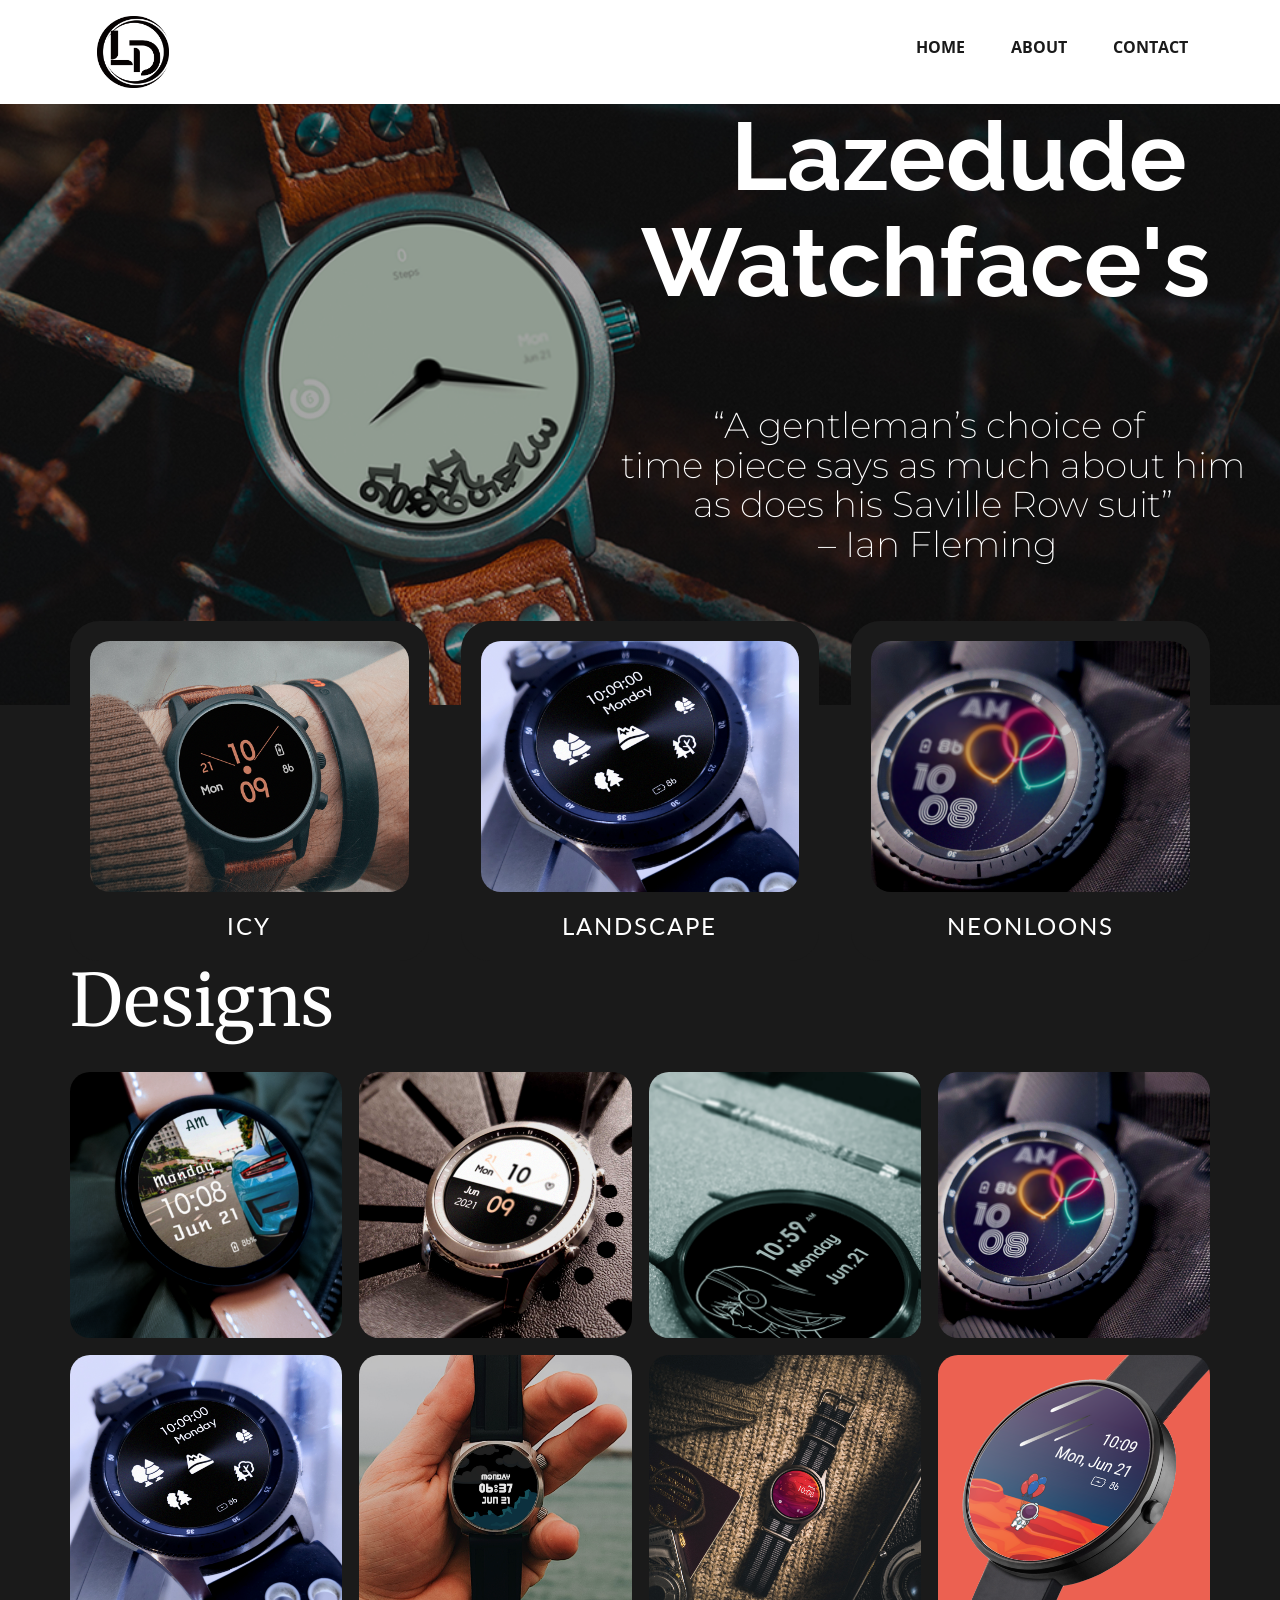
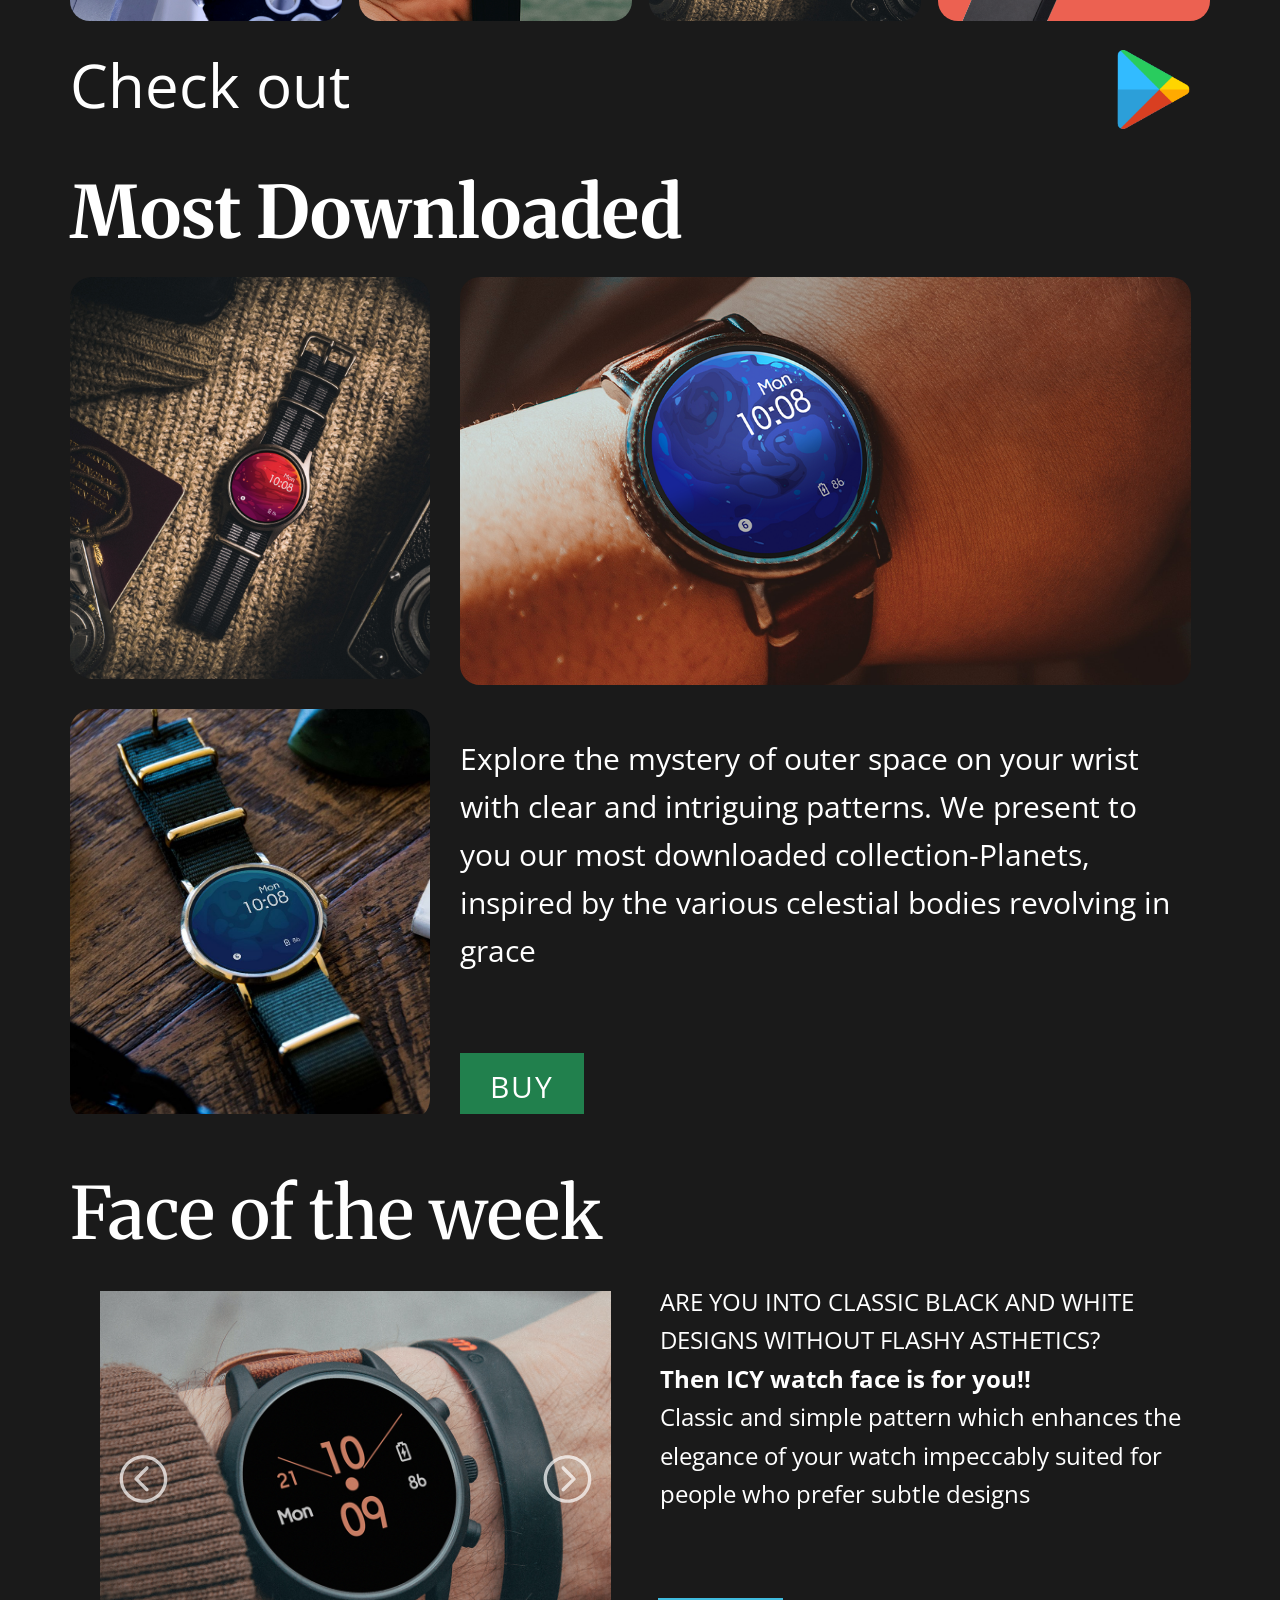
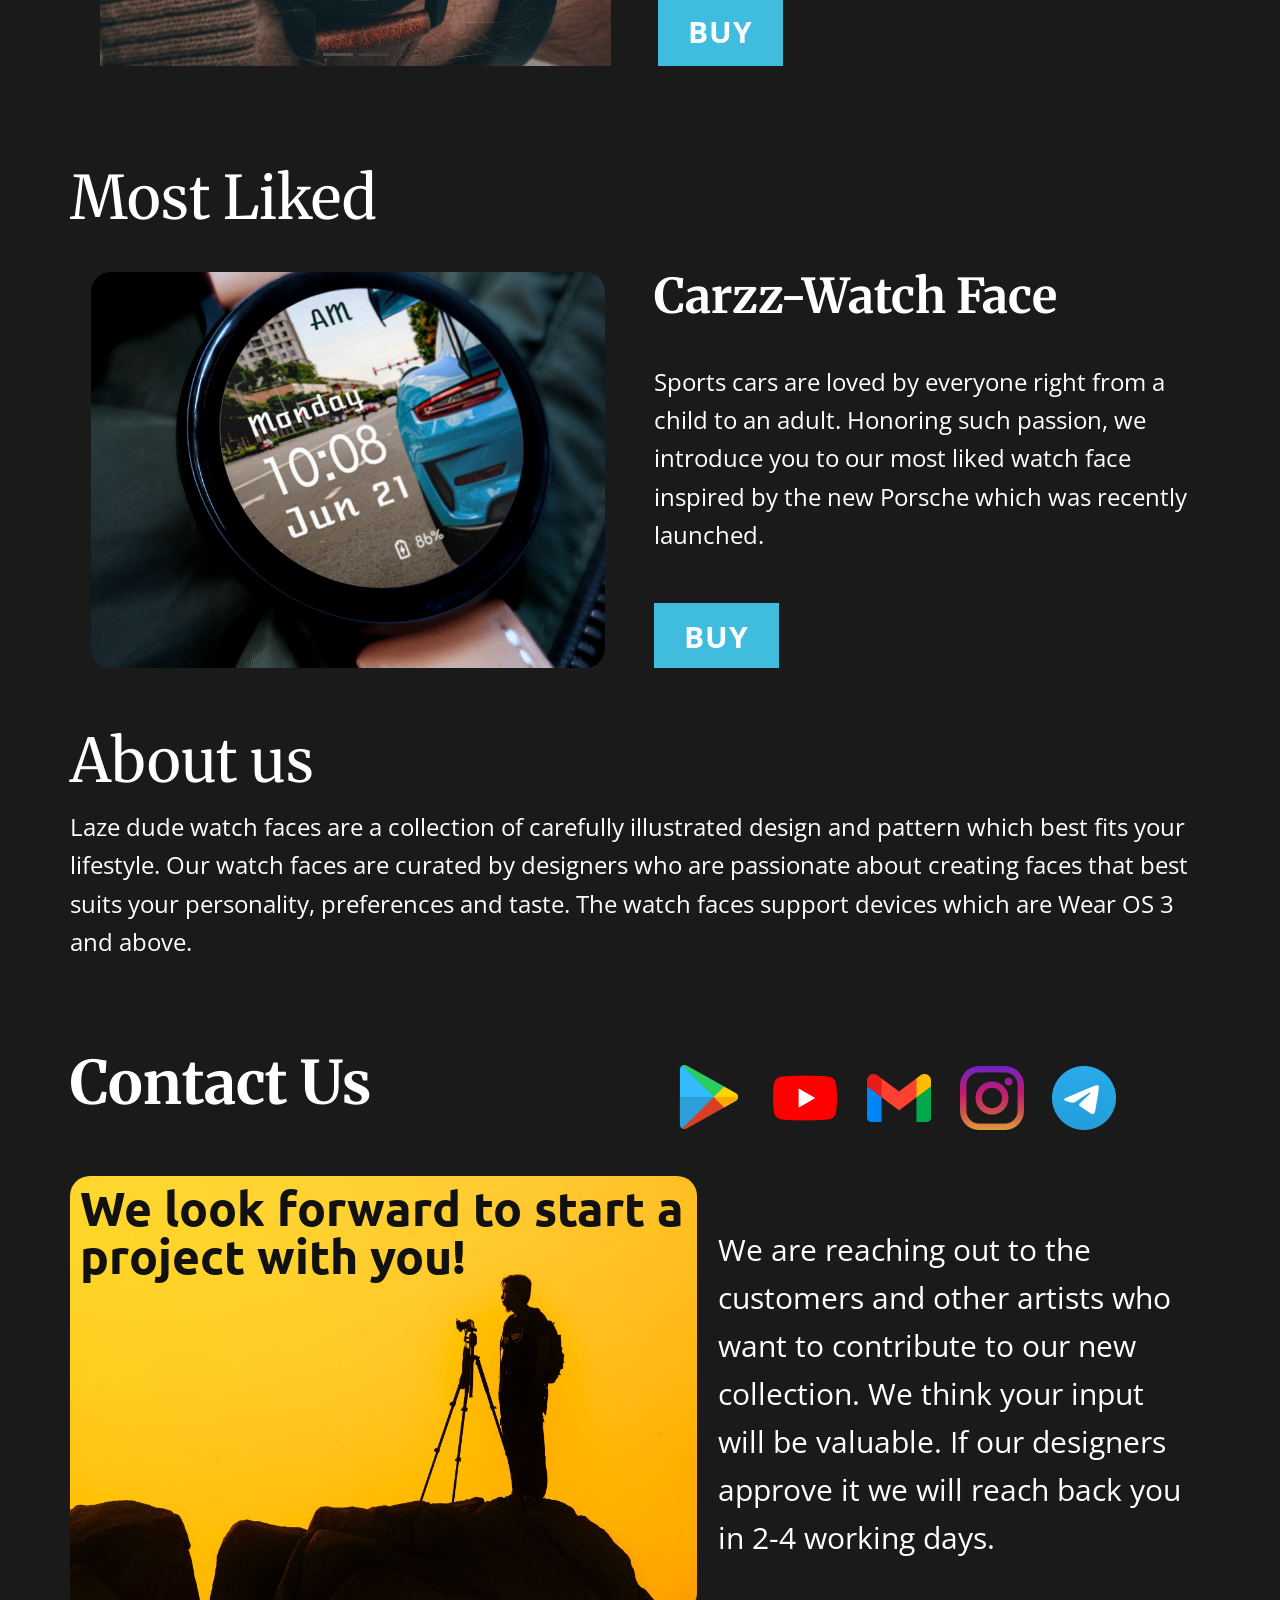
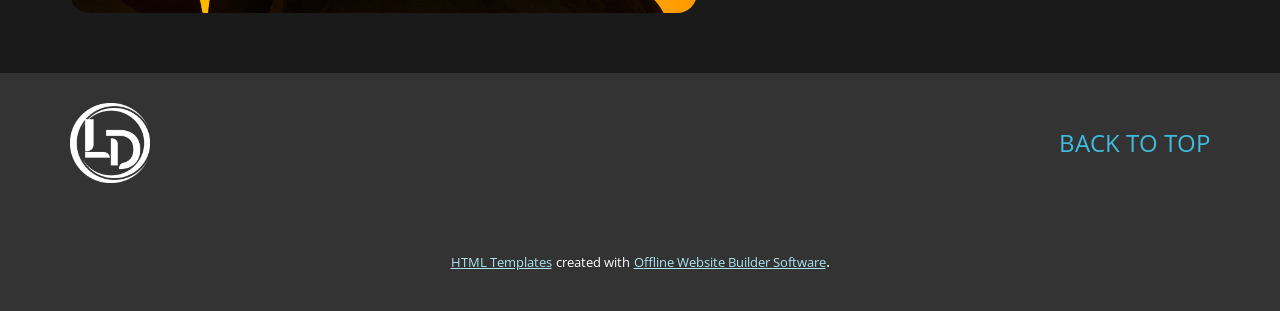
==== commit 0114f86f: "v7" ====
--- a/index.html
+++ b/index.html
@@ -12,8 +12,10 @@
     <script class="u-script" type="text/javascript" src="jquery.js" defer=""></script>
     <script class="u-script" type="text/javascript" src="nicepage.js" defer=""></script>
     <meta name="generator" content="Nicepage 4.6.5, nicepage.com">
+    
     <link id="u-theme-google-font" rel="stylesheet" href="https://fonts.googleapis.com/css?family=Roboto:100,100i,300,300i,400,400i,500,500i,700,700i,900,900i|Open+Sans:300,300i,400,400i,500,500i,600,600i,700,700i,800,800i">
     <link id="u-page-google-font" rel="stylesheet" href="https://fonts.googleapis.com/css?family=Raleway:100,100i,200,200i,300,300i,400,400i,500,500i,600,600i,700,700i,800,800i,900,900i|Montserrat:100,100i,200,200i,300,300i,400,400i,500,500i,600,600i,700,700i,800,800i,900,900i|Lato:100,100i,300,300i,400,400i,700,700i,900,900i|Merriweather:300,300i,400,400i,700,700i,900,900i|Ubuntu:300,300i,400,400i,500,500i,700,700i">
+    
     
     
     
@@ -69,7 +71,7 @@
         </nav>
       </div></header> 
     <section class="u-align-right u-clearfix u-image u-shading u-section-1" id="carousel_84db" data-image-width="1024" data-image-height="500">
-      <div class="u-clearfix u-sheet u-valign-top-lg u-valign-top-md u-valign-top-sm u-valign-top-xl u-sheet-1">
+      <div class="u-clearfix u-sheet u-valign-top-lg u-valign-top-md u-valign-top-xl u-sheet-1">
         <h1 class="u-align-center-xs u-custom-font u-font-raleway u-text u-text-body-alt-color u-title u-text-1">Lazedude&nbsp;<br>Watchface's
         </h1>
         <h2 class="u-align-center u-custom-font u-font-montserrat u-subtitle u-text u-text-body-alt-color u-text-2"> “A gentleman’s choice of&nbsp;<br>time piece says as much about him as does his Saville Row suit”<br>&nbsp;– Ian Fleming
@@ -189,12 +191,12 @@
       </div>
     </section>
     <section class="u-align-center u-clearfix u-grey-90 u-section-4" id="sec-5fd5">
-      <div class="u-clearfix u-sheet u-sheet-1">
-        <h2 class="u-align-center-xs u-align-left-lg u-align-left-md u-align-left-sm u-align-left-xl u-custom-font u-text u-text-font u-text-1">Check out&nbsp;</h2><span class="u-file-icon u-icon u-icon-1" data-href="https://play.google.com/store/apps/dev?id=6455465523434357610" data-target="_blank"><img src="images/300218.png" alt=""></span>
+      <div class="u-clearfix u-sheet u-sheet-1"><span class="u-file-icon u-icon u-icon-1" data-href="https://play.google.com/store/apps/dev?id=6455465523434357610" data-target="_blank"><img src="images/300218.png" alt=""></span>
+        <h2 class="u-align-left u-custom-font u-text u-text-font u-text-1">Check out&nbsp;</h2>
       </div>
     </section>
     <section class="u-align-center u-clearfix u-grey-90 u-hidden-lg u-hidden-xl u-section-5" id="sec-3040">
-      <div class="u-clearfix u-sheet u-valign-middle-lg u-valign-middle-md u-valign-middle-sm u-valign-middle-xl u-sheet-1">
+      <div class="u-clearfix u-sheet u-valign-middle-lg u-valign-middle-md u-valign-middle-xl u-sheet-1">
         <div class="u-clearfix u-expanded-width u-gutter-0 u-layout-wrap u-layout-wrap-1">
           <div class="u-layout" style="">
             <div class="u-layout-row" style="">
@@ -202,8 +204,8 @@
                 <div class="u-container-layout u-valign-middle u-container-layout-1" src=""></div>
               </div>
               <div class="u-align-left u-container-style u-grey-90 u-layout-cell u-right-cell u-size-30 u-size-xs-60 u-layout-cell-2">
-                <div class="u-container-layout u-valign-middle-lg u-valign-middle-md u-valign-middle-sm u-valign-middle-xl u-container-layout-2">
-                  <h2 class="u-custom-font u-font-merriweather u-text u-text-default u-text-1">Most Downloaded</h2>
+                <div class="u-container-layout u-valign-bottom-md u-valign-bottom-sm u-valign-middle-lg u-valign-middle-xl u-container-layout-2">
+                  <h2 class="u-custom-font u-font-merriweather u-text u-text-default-lg u-text-default-md u-text-default-xl u-text-1">Most Downloaded</h2>
                   <p class="u-text u-text-2">
                     <span style="font-size: 1.25rem;">Explore the mystery of outer space on your wrist with clear and intriguing patterns. We present to you our most downloaded collection-Planets, inspired by the various celestial bodies revolving in grace </span>
                   </p>
@@ -255,13 +257,13 @@
       </div>
     </section>
     <section class="u-clearfix u-grey-90 u-hidden-md u-hidden-sm u-hidden-xs u-section-7" id="carousel_fb69">
-      <div class="u-clearfix u-sheet u-sheet-1">
+      <div class="u-clearfix u-sheet u-valign-top-lg u-valign-top-md u-valign-top-sm u-valign-top-xs u-sheet-1">
         <h1 class="u-align-left u-text u-title u-text-1">Face o​f the week</h1>
         <div class="u-clearfix u-expanded-width-sm u-expanded-width-xs u-layout-wrap u-layout-wrap-1">
           <div class="u-layout">
             <div class="u-layout-row">
               <div class="u-container-style u-layout-cell u-size-60 u-layout-cell-1">
-                <div class="u-container-layout u-container-layout-1">
+                <div class="u-container-layout u-valign-bottom-lg u-valign-bottom-md u-valign-bottom-sm u-valign-bottom-xs u-container-layout-1">
                   <p class="u-text u-text-2">
                     <span style="font-weight: 400;">ARE YOU INTO CLASSIC BLACK AND WHITE DESIGNS WITHOUT FLASHY ASTHETICS?</span>
                     <br>
@@ -276,7 +278,7 @@
             </div>
           </div>
         </div>
-        <div class="u-carousel u-expanded-width-xs u-gallery u-gallery-slider u-layout-carousel u-lightbox u-no-transition u-show-text-on-hover u-gallery-1" data-interval="5000" data-u-ride="carousel" id="carousel-0edf">
+        <div class="image-slider u-carousel u-expanded-width-xs u-gallery u-gallery-slider u-layout-carousel u-lightbox u-no-transition u-show-text-on-hover u-gallery-1" data-interval="5000" data-u-ride="carousel" id="carousel-0edf">
           <ol class="u-absolute-hcenter u-carousel-indicators u-carousel-indicators-1">
             <li data-u-target="#carousel-0edf" data-u-slide-to="0" class="u-active u-grey-70 u-shape-rectangle" style="width: 30px; height: 3px;"></li>
             <li data-u-target="#carousel-0edf" data-u-slide-to="1" class="u-grey-70 u-shape-rectangle" style="width: 30px; height: 3px;"></li>
@@ -327,7 +329,7 @@
           <div class="u-gutter-0 u-layout">
             <div class="u-layout-row">
               <div class="u-container-style u-layout-cell u-size-30 u-layout-cell-1">
-                <div class="u-container-layout u-container-layout-1">
+                <div class="u-container-layout u-valign-middle-md u-valign-middle-sm u-valign-middle-xs u-container-layout-1">
                   <img class="u-expanded-width u-image u-image-round u-radius-20 u-image-1" src="images/real3-22.png" alt="" data-image-width="800" data-image-height="1600">
                 </div>
               </div>
@@ -353,8 +355,8 @@
         </p>
       </div>
     </section>
-    <section class="u-clearfix u-grey-90 u-hidden-md u-hidden-sm u-hidden-xs u-section-10" id="carousel_b96d">
-      <div class="u-clearfix u-sheet u-sheet-1">
+    <section class="u-clearfix u-grey-90 u-hidden-lg u-hidden-md u-hidden-sm u-hidden-xs u-section-10" id="carousel_b96d">
+      <div class="u-clearfix u-sheet u-valign-top-lg u-valign-top-md u-valign-top-sm u-valign-top-xs u-sheet-1">
         <div class="u-clearfix u-expanded-width u-gutter-0 u-layout-wrap u-layout-wrap-1">
           <div class="u-layout">
             <div class="u-layout-col">
@@ -363,7 +365,7 @@
                   <div class="u-size-27-xl u-size-30-lg u-size-30-md u-size-30-sm u-size-30-xs">
                     <div class="u-layout-col">
                       <div class="u-absolute-hcenter u-container-style u-expanded u-layout-cell u-left-cell u-size-60 u-layout-cell-1">
-                        <div class="u-container-layout u-valign-top u-container-layout-1">
+                        <div class="u-container-layout u-valign-top-xl u-container-layout-1">
                           <h2 class="u-custom-font u-font-merriweather u-text u-text-1">Contac​t Us</h2>
                         </div>
                       </div>
@@ -413,7 +415,7 @@
                     </div>
                   </div>
                   <div class="u-container-style u-layout-cell u-size-26-lg u-size-26-md u-size-26-sm u-size-26-xs u-size-27-xl u-layout-cell-9">
-                    <div class="u-container-layout u-valign-middle u-container-layout-9">
+                    <div class="u-container-layout u-valign-middle-xl u-container-layout-9">
                       <p class="u-text u-text-3"> We are reaching out to the customers and other artists who want to contribute to our new collection. We think your input will be valuable. If our designers approve it we will reach back you in 2-4 working days.</p>
                     </div>
                   </div>
@@ -424,7 +426,74 @@
         </div>
       </div>
     </section>
-    <section class="u-clearfix u-grey-90 u-hidden-lg u-hidden-xl u-section-11" id="carousel_822a">
+    <section class="u-clearfix u-grey-90 u-hidden-md u-hidden-sm u-hidden-xl u-hidden-xs u-section-11" id="carousel_4d4f">
+      <div class="u-clearfix u-sheet u-sheet-1">
+        <div class="u-clearfix u-expanded-width u-gutter-0 u-layout-wrap u-layout-wrap-1">
+          <div class="u-layout">
+            <div class="u-layout-col">
+              <div class="u-size-30">
+                <div class="u-layout-row">
+                  <div class="u-size-27-xl u-size-30-lg u-size-30-md u-size-30-sm u-size-30-xs">
+                    <div class="u-layout-col">
+                      <div class="u-absolute-hcenter u-container-style u-expanded u-layout-cell u-left-cell u-size-60 u-layout-cell-1">
+                        <div class="u-container-layout u-valign-top-xl u-container-layout-1">
+                          <h2 class="u-custom-font u-font-merriweather u-text u-text-1">Contac​t Us</h2>
+                        </div>
+                      </div>
+                    </div>
+                  </div>
+                  <div class="u-size-30-lg u-size-30-md u-size-30-sm u-size-30-xs u-size-33-xl">
+                    <div class="u-layout-col"></div>
+                  </div>
+                </div>
+              </div>
+              <div class="u-size-30">
+                <div class="u-layout-row">
+                  <div class="u-container-style u-image u-image-round u-layout-cell u-left-cell u-radius-20 u-size-33-xl u-size-34-lg u-size-34-md u-size-34-sm u-size-34-xs u-image-1">
+                    <div class="u-container-layout u-container-layout-2">
+                      <h3 class="u-custom-font u-font-ubuntu u-text u-text-2">We look forward to start a project with you!</h3>
+                    </div>
+                  </div>
+                  <div class="u-container-style u-layout-cell u-size-26-lg u-size-26-md u-size-26-sm u-size-26-xs u-size-27-xl u-layout-cell-3">
+                    <div class="u-container-layout u-valign-middle-xl u-container-layout-3">
+                      <p class="u-text u-text-3"> We are reaching out to the customers and other artists who want to contribute to our new collection. We think your input will be valuable. If our designers approve it we will reach back you in 2-4 working days.</p>
+                    </div>
+                  </div>
+                </div>
+              </div>
+            </div>
+          </div>
+        </div>
+        <div class="u-clearfix u-gutter-0 u-layout-wrap u-layout-wrap-2">
+          <div class="u-layout">
+            <div class="u-layout-row">
+              <div class="u-align-left u-container-style u-layout-cell u-size-12 u-layout-cell-4">
+                <div class="u-container-layout u-valign-middle u-container-layout-4"><span class="u-file-icon u-icon u-icon-1" data-href="https://play.google.com/store/apps/dev?id=6455465523434357610" data-target="_blank"><img src="images/3002181.png" alt=""></span>
+                </div>
+              </div>
+              <div class="u-container-style u-layout-cell u-size-12 u-layout-cell-5">
+                <div class="u-container-layout u-valign-middle u-container-layout-5"><span class="u-file-icon u-icon u-icon-2" data-href="https://www.youtube.com/channel/UCBWFm4csdoNBi2JYOb9ejmA" data-target="_blank"><img src="images/1384060.png" alt=""></span>
+                </div>
+              </div>
+              <div class="u-container-style u-layout-cell u-size-12 u-layout-cell-6">
+                <div class="u-container-layout u-valign-middle u-container-layout-6"><span class="u-file-icon u-icon u-icon-3" data-href="mailto:lazeeeedude@gmail.com"><img src="images/5968534.png" alt=""></span>
+                </div>
+              </div>
+              <div class="u-container-style u-layout-cell u-size-12 u-layout-cell-7">
+                <div class="u-container-layout u-valign-bottom u-container-layout-7"><span class="u-file-icon u-icon u-icon-4" data-href="https://www.instagram.com/lazedude/" data-target="_blank"><img src="images/174855.png" alt=""></span>
+                </div>
+              </div>
+              <div class="u-container-style u-layout-cell u-size-12 u-layout-cell-8">
+                <div class="u-container-layout u-valign-top u-container-layout-8"><span class="u-file-icon u-icon u-icon-5" data-href="https://t.me/lazewatches" data-target="_blank"><img src="images/5968804.png" alt=""></span>
+                </div>
+              </div>
+            </div>
+          </div>
+        </div>
+        <h2 class="u-custom-font u-font-merriweather u-text u-text-4">Contac​t Us</h2>
+      </div>
+    </section>
+    <section class="u-clearfix u-grey-90 u-hidden-lg u-hidden-xl u-section-12" id="carousel_822a">
       <div class="u-clearfix u-sheet u-sheet-1">
         <h2 class="u-custom-font u-font-merriweather u-text u-text-1">Contac​t Us </h2>
         <div class="u-clearfix u-expanded-width u-gutter-12 u-layout-wrap u-layout-wrap-1">
--- a/Home.css
+++ b/Home.css
@@ -46,10 +46,6 @@
 }
 
 @media (max-width: 991px) {
-   .u-section-1 {
-    background-size: 110%;
-  }
-
   .u-section-1 .u-sheet-1 {
     min-height: 635px;
   }
@@ -74,33 +70,36 @@
   }
 
   .u-section-1 .u-text-1 {
-    font-size: 3rem;
+    font-size: 4.5rem;
   }
 
   .u-section-1 .u-text-2 {
-    margin-right: -50px;
-    margin-left: 90px;
+    margin-top: 256px;
+    margin-right: -20px;
+    margin-left: 60px;
   }
 }
 
 @media (max-width: 575px) {
    .u-section-1 {
     background-position: 47.63% 57.93%;
-    background-size: auto 110%;
   }
 
   .u-section-1 .u-sheet-1 {
-    min-height: 511px;
+    min-height: 514px;
   }
 
   .u-section-1 .u-text-1 {
+    font-size: 3rem;
     margin-top: 57px;
     margin-right: -100px;
   }
 
   .u-section-1 .u-text-2 {
     font-size: 1.5rem;
-    margin: 227px -39px 19px 0;
+    margin-top: 227px;
+    margin-left: -20px;
+    margin-bottom: 19px;
   }
 }.u-section-2 .u-sheet-1 {
   min-height: 255px;
@@ -456,6 +455,10 @@
     min-height: 624px;
   }
 
+  .u-section-3 .u-text-1 {
+    font-size: 3.75rem;
+  }
+
   .u-section-3 .u-gallery-1 {
     height: 453px;
     margin-bottom: -66px;
@@ -488,22 +491,21 @@
 
 @media (max-width: 767px) {
   .u-section-3 .u-sheet-1 {
-    min-height: 1377px;
+    min-height: 1683px;
   }
 
   .u-section-3 .u-text-1 {
-    font-size: 3.75rem;
     margin-top: 60px;
   }
 
   .u-section-3 .u-gallery-1 {
-    height: 1805px;
+    height: 1448px;
     margin-top: 50px;
-    margin-bottom: 48px;
+    margin-bottom: -286px;
   }
 
   .u-section-3 .u-gallery-inner-1 {
-    grid-template-columns: repeat(1, auto);
+    grid-template-columns: auto auto;
   }
 }
 
@@ -524,23 +526,22 @@
   }
 
   .u-section-3 .u-gallery-inner-1 {
-    grid-template-columns: auto auto;
     grid-gap: 11px 11px;
   }
 }.u-section-4 .u-sheet-1 {
-  min-height: 149px;
-}
-
-.u-section-4 .u-text-1 {
-  font-size: 3rem;
-  margin: 30px 210px 0 0;
+  min-height: 82px;
 }
 
 .u-section-4 .u-icon-1 {
   width: 79px;
   height: 79px;
-  margin: -92px 89px 28px auto;
+  margin: -1px 17px 0 auto;
   padding: 0;
+}
+
+.u-section-4 .u-text-1 {
+  font-size: 3.75rem;
+  margin: -77px 210px 15px 0;
 }
 
 @media (max-width: 1199px) {
@@ -548,46 +549,46 @@
     min-height: 151px;
   }
 
+  .u-section-4 .u-icon-1 {
+    margin-top: -7px;
+  }
+
   .u-section-4 .u-text-1 {
-    margin-top: 0;
     margin-right: 10px;
-  }
-
-  .u-section-4 .u-icon-1 {
-    margin-bottom: -428px;
   }
 }
 
 @media (max-width: 991px) {
   .u-section-4 .u-sheet-1 {
-    min-height: 161px;
+    min-height: 68px;
+  }
+
+  .u-section-4 .u-icon-1 {
+    margin-top: -26px;
+    margin-right: 0;
   }
 
   .u-section-4 .u-text-1 {
     width: auto;
-    margin-top: 13px;
+    margin-top: -75px;
     margin-right: 0;
-  }
-
-  .u-section-4 .u-icon-1 {
-    margin-top: -91px;
-    margin-right: 0;
-    margin-bottom: 57px;
+    margin-bottom: -33px;
   }
 }
 
 @media (max-width: 767px) {
   .u-section-4 .u-sheet-1 {
-    min-height: 169px;
+    min-height: 126px;
+  }
+
+  .u-section-4 .u-icon-1 {
+    margin-top: -8px;
   }
 
   .u-section-4 .u-text-1 {
-    margin-top: -25px;
-  }
-
-  .u-section-4 .u-icon-1 {
-    margin-top: -117px;
-    margin-bottom: -428px;
+    margin-top: -71px;
+    margin-right: 115px;
+    margin-bottom: 60px;
   }
 }
 
@@ -596,14 +597,15 @@
     min-height: 164px;
   }
 
+  .u-section-4 .u-icon-1 {
+    margin-top: 0;
+  }
+
   .u-section-4 .u-text-1 {
-    margin-top: 0;
+    font-size: 3rem;
+    margin-top: -79px;
     margin-right: 170px;
-  }
-
-  .u-section-4 .u-icon-1 {
-    margin-top: -104px;
-    margin-bottom: 21px;
+    width: auto;
   }
 }.u-section-5 .u-sheet-1 {
   min-height: 710px;
@@ -671,7 +673,13 @@
 
 @media (max-width: 991px) {
   .u-section-5 .u-sheet-1 {
-    min-height: 367px;
+    min-height: 337px;
+  }
+
+  .u-section-5 .u-layout-wrap-1 {
+    margin-top: 30px;
+    margin-right: initial;
+    margin-left: initial;
   }
 
   .u-section-5 .u-image-1 {
@@ -684,22 +692,42 @@
   }
 
   .u-section-5 .u-layout-cell-2 {
-    min-height: 100px;
+    min-height: 472px;
   }
 
   .u-section-5 .u-container-layout-2 {
-    padding-left: 30px;
-    padding-right: 30px;
+    padding: 0 30px;
+  }
+
+  .u-section-5 .u-text-1 {
+    font-size: 3rem;
+    width: auto;
+    margin-right: 0;
+  }
+
+  .u-section-5 .u-text-2 {
+    margin-top: 50px;
+  }
+
+  .u-section-5 .u-btn-1 {
+    margin-top: 50px;
   }
 }
 
 @media (max-width: 767px) {
   .u-section-5 .u-sheet-1 {
-    min-height: 653px;
+    min-height: 798px;
+  }
+
+  .u-section-5 .u-layout-wrap-1 {
+    margin-top: 115px;
+    margin-bottom: -28px;
+    margin-right: initial;
+    margin-left: initial;
   }
 
   .u-section-5 .u-image-1 {
-    min-height: 558px;
+    min-height: 444px;
   }
 
   .u-section-5 .u-container-layout-1 {
@@ -707,70 +735,81 @@
     padding-right: 10px;
   }
 
+  .u-section-5 .u-layout-cell-2 {
+    min-height: 238px;
+  }
+
   .u-section-5 .u-container-layout-2 {
-    padding-left: 10px;
-    padding-right: 10px;
+    padding-left: 0;
+    padding-right: 0;
+  }
+
+  .u-section-5 .u-text-1 {
+    font-size: 3.75rem;
+    margin-top: -551px;
+  }
+
+  .u-section-5 .u-text-2 {
+    width: auto;
+    margin-top: 530px;
+    margin-left: 10px;
+    margin-right: 10px;
+  }
+
+  .u-section-5 .u-btn-1 {
+    margin-top: 24px;
+    margin-left: 10px;
   }
 }
 
 @media (max-width: 575px) {
   .u-section-5 .u-sheet-1 {
-    min-height: 636px;
+    min-height: 712px;
   }
 
   .u-section-5 .u-layout-wrap-1 {
-    margin-top: 132px;
-    margin-bottom: 0;
+    margin-top: 90px;
+    margin-bottom: 60px;
     margin-right: initial;
     margin-left: initial;
   }
 
   .u-section-5 .u-image-1 {
-    min-height: 264px;
+    min-height: 256px;
   }
 
   .u-section-5 .u-layout-cell-2 {
-    min-height: 354px;
-  }
-
-  .u-section-5 .u-container-layout-2 {
-    padding: 0;
+    min-height: 334px;
   }
 
   .u-section-5 .u-text-1 {
     font-size: 3rem;
-    width: auto;
-    margin-top: -379px;
-    margin-right: 0;
+    margin-top: -380px;
   }
 
   .u-section-5 .u-text-2 {
-    width: auto;
-    margin-top: 303px;
-    margin-left: 10px;
-    margin-right: 10px;
+    margin-top: 315px;
   }
 
   .u-section-5 .u-btn-1 {
     letter-spacing: 1px;
     border-style: none;
     font-weight: 700;
-    margin-top: 28px;
-    margin-left: 10px;
+    margin-top: 27px;
   }
 } .u-section-6 {
   background-image: none;
 }
 
 .u-section-6 .u-sheet-1 {
-  min-height: 1001px;
+  min-height: 981px;
 }
 
 .u-section-6 .u-text-1 {
   font-size: 4.5rem;
   background-image: none;
   font-weight: 700;
-  margin: 60px 0 0;
+  margin: 40px 0 0;
 }
 
 .u-section-6 .u-layout-wrap-1 {
@@ -840,6 +879,10 @@
     min-height: 901px;
   }
 
+  .u-section-6 .u-text-1 {
+    font-size: 3.75rem;
+  }
+
   .u-section-6 .u-layout-wrap-1 {
     margin-bottom: -9px;
   }
@@ -1053,6 +1096,8 @@
   }
 
   .u-section-7 .u-text-1 {
+    font-size: 3.75rem;
+    width: auto;
     margin-top: 0;
   }
 
@@ -1067,7 +1112,6 @@
 
   .u-section-7 .u-text-2 {
     width: auto;
-    margin-top: 20px;
     margin-left: 0;
     margin-right: 0;
   }
@@ -1076,7 +1120,8 @@
     font-size: 2.25rem;
     margin-top: 11px;
     margin-left: 0;
-    padding: 0;
+    font-weight: normal;
+    padding: 0 15px 0 14px;
   }
 
   .u-section-7 .u-gallery-1 {
@@ -1093,8 +1138,6 @@
   }
 
   .u-section-7 .u-text-1 {
-    width: auto;
-    font-size: 3.75rem;
     margin-top: 20px;
   }
 
@@ -1248,25 +1291,29 @@
 
 @media (max-width: 1199px) {
   .u-section-8 .u-sheet-1 {
-    min-height: 565px;
+    min-height: 545px;
   }
 
   .u-section-8 .u-text-1 {
     margin-top: 0;
   }
 
+  .u-section-8 .u-layout-wrap-1 {
+    margin-bottom: 40px;
+  }
+
   .u-section-8 .u-layout-cell-1 {
-    min-height: 428px;
+    min-height: 368px;
   }
 
   .u-section-8 .u-image-1 {
-    height: 321px;
+    height: 379px;
     margin-right: initial;
     margin-left: initial;
   }
 
   .u-section-8 .u-layout-cell-2 {
-    min-height: 428px;
+    min-height: 368px;
   }
 
   .u-section-8 .u-text-2 {
@@ -1282,35 +1329,43 @@
 
 @media (max-width: 991px) {
   .u-section-8 .u-sheet-1 {
-    min-height: 817px;
+    min-height: 643px;
+  }
+
+  .u-section-8 .u-layout-wrap-1 {
+    margin-bottom: -14px;
   }
 
   .u-section-8 .u-layout-cell-1 {
-    min-height: 620px;
+    min-height: 506px;
   }
 
   .u-section-8 .u-image-1 {
-    height: 239px;
+    height: 474px;
+    margin-top: 0;
     margin-right: initial;
     margin-left: initial;
   }
 
   .u-section-8 .u-layout-cell-2 {
-    min-height: 620px;
+    min-height: 506px;
   }
 
   .u-section-8 .u-text-2 {
     width: auto;
-    margin-top: 30px;
+    margin-right: 2px;
+    margin-left: -2px;
   }
 
   .u-section-8 .u-text-3 {
     width: auto;
-    margin-top: 59px;
+    margin-top: 17px;
   }
 
   .u-section-8 .u-btn-1 {
-    margin-top: 41px;
+    margin-top: 39px;
+    width: auto;
+    height: auto;
   }
 }
 
@@ -1325,7 +1380,7 @@
   }
 
   .u-section-8 .u-layout-cell-1 {
-    min-height: 930px;
+    min-height: 759px;
   }
 
   .u-section-8 .u-container-layout-1 {
@@ -1334,13 +1389,18 @@
   }
 
   .u-section-8 .u-image-1 {
-    height: 391px;
+    height: 775px;
     margin-right: initial;
     margin-left: initial;
   }
 
   .u-section-8 .u-layout-cell-2 {
     min-height: 100px;
+  }
+
+  .u-section-8 .u-btn-1 {
+    width: 125px;
+    height: 27px;
   }
 }
 
@@ -1354,11 +1414,11 @@
   }
 
   .u-section-8 .u-layout-cell-1 {
-    min-height: 586px;
+    min-height: 478px;
   }
 
   .u-section-8 .u-image-1 {
-    height: 241px;
+    height: 477px;
     margin-right: initial;
     margin-left: initial;
   }
@@ -1366,6 +1426,8 @@
   .u-section-8 .u-text-2 {
     font-size: 1.5rem;
     margin-top: -13px;
+    margin-left: 0;
+    margin-right: 0;
   }
 
   .u-section-8 .u-text-3 {
@@ -1430,9 +1492,16 @@
 }
 
 @media (max-width: 767px) {
+  .u-section-9 .u-sheet-1 {
+    min-height: 270px;
+  }
+
   .u-section-9 .u-text-1 {
-    font-size: 1.5;
     margin-top: 60px;
+  }
+
+  .u-section-9 .u-text-2 {
+    margin-bottom: 0;
   }
 }
 
@@ -1442,7 +1511,6 @@
   }
 
   .u-section-9 .u-text-1 {
-    font-size: 3.75rem;
     font-weight: 700;
     margin-top: 0;
   }
@@ -1487,7 +1555,7 @@
 
 .u-section-10 .u-layout-wrap-2 {
   width: 469px;
-  margin: 0 auto;
+  margin: 13px auto 0;
 }
 
 .u-section-10 .u-layout-cell-3 {
@@ -1601,7 +1669,7 @@
 
   .u-section-10 .u-layout-wrap-1 {
     margin-top: 0;
-    margin-bottom: -330px;
+    margin-bottom: 60px;
   }
 
   .u-section-10 .u-layout-cell-1 {
@@ -1609,7 +1677,10 @@
   }
 
   .u-section-10 .u-text-1 {
-    margin-right: 722px;
+    width: auto;
+    margin-top: 33px;
+    margin-right: 572px;
+    margin-left: 15px;
   }
 
   .u-section-10 .u-layout-cell-2 {
@@ -1640,22 +1711,30 @@
   }
 
   .u-section-10 .u-image-1 {
-    min-height: 445px;
+    min-height: 432px;
     background-position: 63.13% 50%;
   }
 
   .u-section-10 .u-container-layout-8 {
-    padding-bottom: 0;
+    padding: 0 5px;
+  }
+
+  .u-section-10 .u-text-2 {
+    width: auto;
+    margin-top: 8px;
+    margin-left: 5px;
+    margin-right: 5px;
   }
 
   .u-section-10 .u-layout-cell-9 {
-    min-height: 445px;
+    min-height: 432px;
   }
 
   .u-section-10 .u-text-3 {
     width: auto;
-    margin-left: 13px;
-    margin-right: 13px;
+    margin-top: -8px;
+    margin-right: 8px;
+    margin-left: 18px;
   }
 }
 
@@ -1665,11 +1744,12 @@
   }
 
   .u-section-10 .u-text-1 {
-    margin-right: 612px;
+    margin-right: 477px;
+    margin-left: 0;
   }
 
   .u-section-10 .u-layout-cell-2 {
-    min-height: 100px;
+    min-height: 286px;
   }
 
   .u-section-10 .u-layout-wrap-2 {
@@ -1681,15 +1761,15 @@
   }
 
   .u-section-10 .u-layout-cell-4 {
-    min-height: 94px;
+    min-height: 70px;
   }
 
   .u-section-10 .u-layout-cell-5 {
-    min-height: 94px;
+    min-height: 70px;
   }
 
   .u-section-10 .u-layout-cell-6 {
-    min-height: 94px;
+    min-height: 70px;
   }
 
   .u-section-10 .u-layout-cell-7 {
@@ -1697,15 +1777,29 @@
   }
 
   .u-section-10 .u-image-1 {
-    min-height: 398px;
+    min-height: 331px;
+  }
+
+  .u-section-10 .u-text-2 {
+    margin-left: 0;
+    margin-right: 0;
   }
 
   .u-section-10 .u-layout-cell-9 {
-    min-height: 734px;
+    min-height: 100px;
+  }
+
+  .u-section-10 .u-text-3 {
+    margin-left: 13px;
+    margin-right: 13px;
   }
 }
 
 @media (max-width: 767px) {
+  .u-section-10 .u-layout-cell-2 {
+    min-height: 429px;
+  }
+
   .u-section-10 .u-layout-cell-3 {
     min-height: 390px;
   }
@@ -1727,22 +1821,18 @@
   }
 
   .u-section-10 .u-image-1 {
-    min-height: 512px;
-  }
-
-  .u-section-10 .u-layout-cell-9 {
-    min-height: 100px;
+    min-height: 438px;
   }
 }
 
 @media (max-width: 575px) {
   .u-section-10 .u-text-1 {
     font-size: 3rem;
-    margin-right: 412px;
+    margin-right: 277px;
   }
 
   .u-section-10 .u-layout-cell-2 {
-    min-height: 373px;
+    min-height: 270px;
   }
 
   .u-section-10 .u-container-layout-2 {
@@ -1771,7 +1861,7 @@
   }
 
   .u-section-10 .u-image-1 {
-    min-height: 322px;
+    min-height: 276px;
     background-position: 61.02% 50%;
   }
 
@@ -1783,129 +1873,492 @@
 }
 
 .u-section-11 .u-sheet-1 {
+  min-height: 607px;
+}
+
+.u-section-11 .u-layout-wrap-1 {
+  margin-top: 60px;
+  margin-bottom: -87px;
+}
+
+.u-section-11 .u-layout-cell-1 {
+  min-height: 593px;
+}
+
+.u-section-11 .u-container-layout-1 {
+  padding: 30px 0;
+}
+
+.u-section-11 .u-text-1 {
+  font-size: 3.75rem;
+  font-weight: 700;
+  margin: 0 765px 0 0;
+}
+
+.u-section-11 .u-image-1 {
+  min-height: 437px;
+  background-image: url("images/pexelsphoto.jpg");
+  background-position: 72.37% 50%;
+}
+
+.u-section-11 .u-container-layout-2 {
+  padding: 7px 10px;
+}
+
+.u-section-11 .u-text-2 {
+  font-size: 3rem;
+  line-height: 1;
+  font-weight: 700;
+  margin: 0;
+}
+
+.u-section-11 .u-layout-cell-3 {
+  min-height: 437px;
+}
+
+.u-section-11 .u-container-layout-3 {
+  padding: 0 7px;
+}
+
+.u-section-11 .u-text-3 {
+  font-size: 1.875rem;
+  margin: 0 14px;
+}
+
+.u-section-11 .u-layout-wrap-2 {
+  width: 469px;
+  margin: 13px auto 0;
+}
+
+.u-section-11 .u-layout-cell-4 {
+  min-height: 123px;
+}
+
+.u-section-11 .u-container-layout-4 {
+  padding: 0;
+}
+
+.u-section-11 .u-icon-1 {
+  width: 64px;
+  height: 64px;
+  margin: 0 auto;
+}
+
+.u-section-11 .u-layout-cell-5 {
+  min-height: 123px;
+}
+
+.u-section-11 .u-container-layout-5 {
+  padding: 29px 17px;
+}
+
+.u-section-11 .u-icon-2 {
+  width: 64px;
+  height: 64px;
+  margin: 1px 0 0;
+  padding: 0;
+}
+
+.u-section-11 .u-layout-cell-6 {
+  min-height: 123px;
+}
+
+.u-section-11 .u-container-layout-6 {
+  padding: 29px 17px;
+}
+
+.u-section-11 .u-icon-3 {
+  width: 64px;
+  height: 64px;
+  margin: 1px 0 0;
+  padding: 0;
+}
+
+.u-section-11 .u-layout-cell-7 {
+  min-height: 123px;
+}
+
+.u-section-11 .u-container-layout-7 {
+  padding: 30px 17px 29px;
+}
+
+.u-section-11 .u-icon-4 {
+  width: 64px;
+  height: 64px;
+  margin: 0;
+  padding: 0;
+}
+
+.u-section-11 .u-layout-cell-8 {
+  min-height: 123px;
+}
+
+.u-section-11 .u-container-layout-8 {
+  padding: 30px 0 0;
+}
+
+.u-section-11 .u-icon-5 {
+  width: 64px;
+  height: 64px;
+  margin: 0 auto;
+  padding: 0;
+}
+
+.u-section-11 .u-text-4 {
+  font-size: 3.75rem;
+  font-weight: 700;
+  width: auto;
+  margin: -93px 558px -68px 0;
+}
+
+@media (max-width: 1199px) {
+  .u-section-11 .u-layout-wrap-1 {
+    margin-top: 123px;
+    margin-bottom: 0;
+  }
+
+  .u-section-11 .u-layout-cell-1 {
+    min-height: auto;
+  }
+
+  .u-section-11 .u-text-1 {
+    width: auto;
+    margin-top: 190px;
+    margin-right: 558px;
+    margin-left: 29px;
+  }
+
+  .u-section-11 .u-image-1 {
+    min-height: 322px;
+    background-position: 63.13% 50%;
+  }
+
+  .u-section-11 .u-container-layout-2 {
+    padding: 0 5px;
+  }
+
+  .u-section-11 .u-text-2 {
+    width: auto;
+    margin-top: 8px;
+    margin-left: 5px;
+    margin-right: 5px;
+  }
+
+  .u-section-11 .u-layout-cell-3 {
+    min-height: 322px;
+  }
+
+  .u-section-11 .u-text-3 {
+    width: auto;
+    margin-top: -8px;
+    margin-right: 8px;
+    margin-left: 18px;
+  }
+
+  .u-section-11 .u-layout-wrap-2 {
+    margin-top: -548px;
+    margin-right: 15px;
+  }
+
+  .u-section-11 .u-layout-cell-4 {
+    min-height: 122px;
+  }
+
+  .u-section-11 .u-layout-cell-5 {
+    min-height: 122px;
+  }
+
+  .u-section-11 .u-layout-cell-6 {
+    min-height: 122px;
+  }
+
+  .u-section-11 .u-layout-cell-7 {
+    min-height: 122px;
+  }
+
+  .u-section-11 .u-layout-cell-8 {
+    min-height: 122px;
+  }
+}
+
+@media (max-width: 991px) {
+  .u-section-11 .u-sheet-1 {
+    min-height: 532px;
+  }
+
+  .u-section-11 .u-text-1 {
+    margin-right: 477px;
+    margin-left: 0;
+  }
+
+  .u-section-11 .u-image-1 {
+    min-height: 247px;
+  }
+
+  .u-section-11 .u-text-2 {
+    margin-left: 0;
+    margin-right: 0;
+  }
+
+  .u-section-11 .u-layout-cell-3 {
+    min-height: 100px;
+  }
+
+  .u-section-11 .u-text-3 {
+    margin-left: 13px;
+    margin-right: 13px;
+  }
+
+  .u-section-11 .u-layout-wrap-2 {
+    width: 360px;
+  }
+
+  .u-section-11 .u-layout-cell-4 {
+    min-height: 70px;
+  }
+
+  .u-section-11 .u-layout-cell-5 {
+    min-height: 70px;
+  }
+
+  .u-section-11 .u-layout-cell-6 {
+    min-height: 70px;
+  }
+
+  .u-section-11 .u-layout-cell-7 {
+    min-height: 70px;
+  }
+
+  .u-section-11 .u-layout-cell-8 {
+    min-height: 78px;
+  }
+
+  .u-section-11 .u-text-4 {
+    margin-right: 338px;
+  }
+}
+
+@media (max-width: 767px) {
+  .u-section-11 .u-sheet-1 {
+    min-height: 2420px;
+  }
+
+  .u-section-11 .u-image-1 {
+    min-height: 327px;
+  }
+
+  .u-section-11 .u-layout-cell-4 {
+    min-height: 390px;
+  }
+
+  .u-section-11 .u-layout-cell-5 {
+    min-height: 390px;
+  }
+
+  .u-section-11 .u-container-layout-5 {
+    padding-left: 10px;
+    padding-right: 10px;
+  }
+
+  .u-section-11 .u-layout-cell-6 {
+    min-height: 390px;
+  }
+
+  .u-section-11 .u-container-layout-6 {
+    padding-left: 10px;
+    padding-right: 10px;
+  }
+
+  .u-section-11 .u-layout-cell-7 {
+    min-height: 390px;
+  }
+
+  .u-section-11 .u-container-layout-7 {
+    padding-left: 10px;
+    padding-right: 10px;
+  }
+
+  .u-section-11 .u-layout-cell-8 {
+    min-height: 390px;
+  }
+
+  .u-section-11 .u-text-4 {
+    margin-right: 158px;
+  }
+}
+
+@media (max-width: 575px) {
+  .u-section-11 .u-sheet-1 {
+    min-height: 1795px;
+  }
+
+  .u-section-11 .u-text-1 {
+    font-size: 3rem;
+    margin-right: 277px;
+  }
+
+  .u-section-11 .u-image-1 {
+    min-height: 206px;
+    background-position: 61.02% 50%;
+  }
+
+  .u-section-11 .u-text-2 {
+    font-size: 1.875rem;
+  }
+
+  .u-section-11 .u-layout-wrap-2 {
+    width: 340px;
+    margin-right: 0;
+  }
+
+  .u-section-11 .u-layout-cell-4 {
+    min-height: 280px;
+  }
+
+  .u-section-11 .u-layout-cell-5 {
+    min-height: 376px;
+  }
+
+  .u-section-11 .u-layout-cell-6 {
+    min-height: 376px;
+  }
+
+  .u-section-11 .u-layout-cell-7 {
+    min-height: 376px;
+  }
+
+  .u-section-11 .u-text-4 {
+    font-size: 1.5rem;
+    margin-right: 0;
+  }
+} .u-section-12 {
+  background-image: none;
+}
+
+.u-section-12 .u-sheet-1 {
   min-height: 800px;
 }
 
-.u-section-11 .u-text-1 {
+.u-section-12 .u-text-1 {
   background-image: none;
   font-size: 2.25rem;
   font-weight: normal;
 }
 
-.u-section-11 .u-layout-wrap-1 {
+.u-section-12 .u-layout-wrap-1 {
   margin: 60px 0;
 }
 
-.u-section-11 .u-layout-cell-1 {
+.u-section-12 .u-layout-cell-1 {
   min-height: 232px;
 }
 
-.u-section-11 .u-container-layout-1 {
+.u-section-12 .u-container-layout-1 {
   padding: 30px;
 }
 
-.u-section-11 .u-list-1 {
+.u-section-12 .u-list-1 {
   margin-bottom: 0;
   margin-top: 0;
 }
 
-.u-section-11 .u-repeater-1 {
+.u-section-12 .u-repeater-1 {
   grid-gap: 10px 10px;
   grid-template-columns: calc(25% - 7.5px) calc(25% - 7.5px) calc(25% - 7.5px) calc(25% - 7.5px);
   min-height: 93px;
 }
 
-.u-section-11 .u-list-item-1 {
+.u-section-12 .u-list-item-1 {
   margin-left: auto;
   margin-right: undefined;
 }
 
-.u-section-11 .u-container-layout-2 {
+.u-section-12 .u-container-layout-2 {
   padding: 10px;
 }
 
-.u-section-11 .u-icon-1 {
+.u-section-12 .u-icon-1 {
   width: 58px;
   height: 58px;
   margin: 0 auto;
 }
 
-.u-section-11 .u-list-item-2 {
+.u-section-12 .u-list-item-2 {
   margin-left: auto;
   margin-right: undefined;
 }
 
-.u-section-11 .u-container-layout-3 {
+.u-section-12 .u-container-layout-3 {
   padding: 10px;
 }
 
-.u-section-11 .u-icon-2 {
+.u-section-12 .u-icon-2 {
   width: 58px;
   height: 58px;
   margin: 0 auto;
 }
 
-.u-section-11 .u-list-item-3 {
+.u-section-12 .u-list-item-3 {
   margin-left: auto;
   margin-right: undefined;
 }
 
-.u-section-11 .u-container-layout-4 {
+.u-section-12 .u-container-layout-4 {
   padding: 10px;
 }
 
-.u-section-11 .u-icon-3 {
+.u-section-12 .u-icon-3 {
   width: 58px;
   height: 58px;
   margin: 0 auto;
 }
 
-.u-section-11 .u-list-item-4 {
+.u-section-12 .u-list-item-4 {
   margin-left: auto;
   margin-right: undefined;
 }
 
-.u-section-11 .u-container-layout-5 {
+.u-section-12 .u-container-layout-5 {
   padding: 10px;
 }
 
-.u-section-11 .u-icon-4 {
+.u-section-12 .u-icon-4 {
   width: 58px;
   height: 58px;
   margin: 0 auto;
 }
 
-.u-section-11 .u-icon-5 {
+.u-section-12 .u-icon-5 {
   width: 58px;
   height: 58px;
   margin: -83px auto 0 317px;
 }
 
-.u-section-11 .u-layout-cell-2 {
+.u-section-12 .u-layout-cell-2 {
   min-height: 369px;
 }
 
-.u-section-11 .u-container-layout-6 {
+.u-section-12 .u-container-layout-6 {
   padding: 7px;
 }
 
-.u-section-11 .u-text-2 {
+.u-section-12 .u-text-2 {
   font-size: 1.5rem;
   line-height: 1.5999999999999999;
   margin: 0 13px 0 14px;
 }
 
-.u-section-11 .u-image-1 {
+.u-section-12 .u-image-1 {
   min-height: 369px;
   background-image: url("images/pexelsphoto.jpg");
   background-position: 72.37% 50%;
 }
 
-.u-section-11 .u-container-layout-7 {
+.u-section-12 .u-container-layout-7 {
   padding: 7px 10px;
 }
 
-.u-section-11 .u-text-3 {
+.u-section-12 .u-text-3 {
   font-size: 2.25rem;
   line-height: 1;
   font-weight: 700;
@@ -1913,210 +2366,210 @@
 }
 
 @media (max-width: 1199px) {
-  .u-section-11 .u-layout-wrap-1 {
-    margin-right: initial;
-    margin-left: initial;
-  }
-
-  .u-section-11 .u-layout-cell-2 {
+  .u-section-12 .u-layout-wrap-1 {
+    margin-right: initial;
+    margin-left: initial;
+  }
+
+  .u-section-12 .u-layout-cell-2 {
     min-height: 304px;
   }
 
-  .u-section-11 .u-text-2 {
+  .u-section-12 .u-text-2 {
     margin-left: 13px;
   }
 
-  .u-section-11 .u-image-1 {
+  .u-section-12 .u-image-1 {
     min-height: 304px;
   }
 
-  .u-section-11 .u-text-3 {
+  .u-section-12 .u-text-3 {
     font-size: 1.875rem;
   }
 }
 
 @media (max-width: 991px) {
-  .u-section-11 .u-sheet-1 {
+  .u-section-12 .u-sheet-1 {
     min-height: 596px;
   }
 
-  .u-section-11 .u-text-1 {
+  .u-section-12 .u-text-1 {
     width: auto;
     font-size: 6rem;
     margin: 45px 0 0;
   }
 
-  .u-section-11 .u-layout-wrap-1 {
+  .u-section-12 .u-layout-wrap-1 {
     margin-top: -130px;
     margin-bottom: -208px;
     margin-right: initial;
     margin-left: initial;
   }
 
-  .u-section-11 .u-layout-cell-1 {
+  .u-section-12 .u-layout-cell-1 {
     min-height: 225px;
   }
 
-  .u-section-11 .u-container-layout-1 {
+  .u-section-12 .u-container-layout-1 {
     padding: 0 260px 0 0;
   }
 
-  .u-section-11 .u-list-1 {
+  .u-section-12 .u-list-1 {
     width: 388px;
     margin-top: 139px;
     margin-right: 202px;
     margin-left: auto;
   }
 
-  .u-section-11 .u-repeater-1 {
+  .u-section-12 .u-repeater-1 {
     grid-template-columns: calc(20% - 8px) calc(20% - 8px) calc(20% - 8px) calc(20% - 8px) calc(20% - 8px);
   }
 
-  .u-section-11 .u-icon-1 {
+  .u-section-12 .u-icon-1 {
     margin-left: 0;
     margin-right: 0;
   }
 
-  .u-section-11 .u-icon-2 {
+  .u-section-12 .u-icon-2 {
     margin-left: 0;
     margin-right: 0;
   }
 
-  .u-section-11 .u-icon-3 {
+  .u-section-12 .u-icon-3 {
     margin-left: 0;
     margin-right: 0;
   }
 
-  .u-section-11 .u-icon-4 {
+  .u-section-12 .u-icon-4 {
     margin-left: 0;
     margin-right: 0;
   }
 
-  .u-section-11 .u-layout-cell-2 {
+  .u-section-12 .u-layout-cell-2 {
     min-height: 292px;
   }
 
-  .u-section-11 .u-container-layout-6 {
+  .u-section-12 .u-container-layout-6 {
     padding: 0;
   }
 
-  .u-section-11 .u-text-2 {
+  .u-section-12 .u-text-2 {
     width: auto;
     margin-top: 7px;
     margin-left: 20px;
     margin-right: 20px;
   }
 
-  .u-section-11 .u-image-1 {
+  .u-section-12 .u-image-1 {
     min-height: 292px;
   }
 
-  .u-section-11 .u-text-3 {
+  .u-section-12 .u-text-3 {
     width: auto;
   }
 }
 
 @media (max-width: 767px) {
-  .u-section-11 .u-sheet-1 {
+  .u-section-12 .u-sheet-1 {
     min-height: 1095px;
   }
 
-  .u-section-11 .u-layout-cell-1 {
+  .u-section-12 .u-layout-cell-1 {
     min-height: 255px;
   }
 
-  .u-section-11 .u-container-layout-1 {
+  .u-section-12 .u-container-layout-1 {
     padding-right: 0;
   }
 
-  .u-section-11 .u-list-1 {
+  .u-section-12 .u-list-1 {
     width: 462px;
     margin-top: 131px;
     margin-right: auto;
     margin-left: 23px;
   }
 
-  .u-section-11 .u-icon-5 {
+  .u-section-12 .u-icon-5 {
     margin-top: -82px;
     margin-right: 74px;
     margin-left: auto;
   }
 
-  .u-section-11 .u-layout-cell-2 {
+  .u-section-12 .u-layout-cell-2 {
     min-height: 361px;
   }
 
-  .u-section-11 .u-text-2 {
+  .u-section-12 .u-text-2 {
     font-size: 2.25rem;
     margin-top: 0;
   }
 
-  .u-section-11 .u-image-1 {
+  .u-section-12 .u-image-1 {
     min-height: 371px;
   }
 }
 
 @media (max-width: 575px) {
-  .u-section-11 .u-sheet-1 {
+  .u-section-12 .u-sheet-1 {
     min-height: 786px;
   }
 
-  .u-section-11 .u-text-1 {
+  .u-section-12 .u-text-1 {
     font-size: 3.75rem;
     margin-top: 0;
   }
 
-  .u-section-11 .u-layout-wrap-1 {
+  .u-section-12 .u-layout-wrap-1 {
     margin-top: 19px;
     margin-bottom: -553px;
     margin-right: initial;
     margin-left: initial;
   }
 
-  .u-section-11 .u-layout-cell-1 {
+  .u-section-12 .u-layout-cell-1 {
     min-height: 200px;
   }
 
-  .u-section-11 .u-list-1 {
+  .u-section-12 .u-list-1 {
     margin-top: 18px;
     margin-right: initial;
     margin-left: initial;
     width: auto;
   }
 
-  .u-section-11 .u-repeater-1 {
+  .u-section-12 .u-repeater-1 {
     grid-gap: 0px 0px;
     grid-template-columns: 25% 25% 25% 25%;
     margin-left: auto;
     margin-right: auto;
   }
 
-  .u-section-11 .u-list-item-1 {
+  .u-section-12 .u-list-item-1 {
     margin-right: auto;
   }
 
-  .u-section-11 .u-list-item-2 {
+  .u-section-12 .u-list-item-2 {
     margin-right: auto;
   }
 
-  .u-section-11 .u-list-item-3 {
+  .u-section-12 .u-list-item-3 {
     margin-right: auto;
   }
 
-  .u-section-11 .u-list-item-4 {
+  .u-section-12 .u-list-item-4 {
     margin-right: auto;
   }
 
-  .u-section-11 .u-icon-5 {
+  .u-section-12 .u-icon-5 {
     margin-top: 0;
     margin-right: auto;
   }
 
-  .u-section-11 .u-layout-cell-2 {
+  .u-section-12 .u-layout-cell-2 {
     min-height: 159px;
   }
 
-  .u-section-11 .u-text-2 {
+  .u-section-12 .u-text-2 {
     font-size: 1.25rem;
     line-height: 1.2;
     margin-top: 18px;
@@ -2124,16 +2577,18 @@
     margin-right: 0;
   }
 
-  .u-section-11 .u-image-1 {
+  .u-section-12 .u-image-1 {
     min-height: 294px;
     background-position: 0% 50%;
   }
 
-  .u-section-11 .u-container-layout-7 {
+  .u-section-12 .u-container-layout-7 {
     padding-bottom: 0;
   }
 
-  .u-section-11 .u-text-3 {
+  .u-section-12 .u-text-3 {
     margin-left: auto;
   }
+}.image-slider{
+	border-radius:8px;
 }
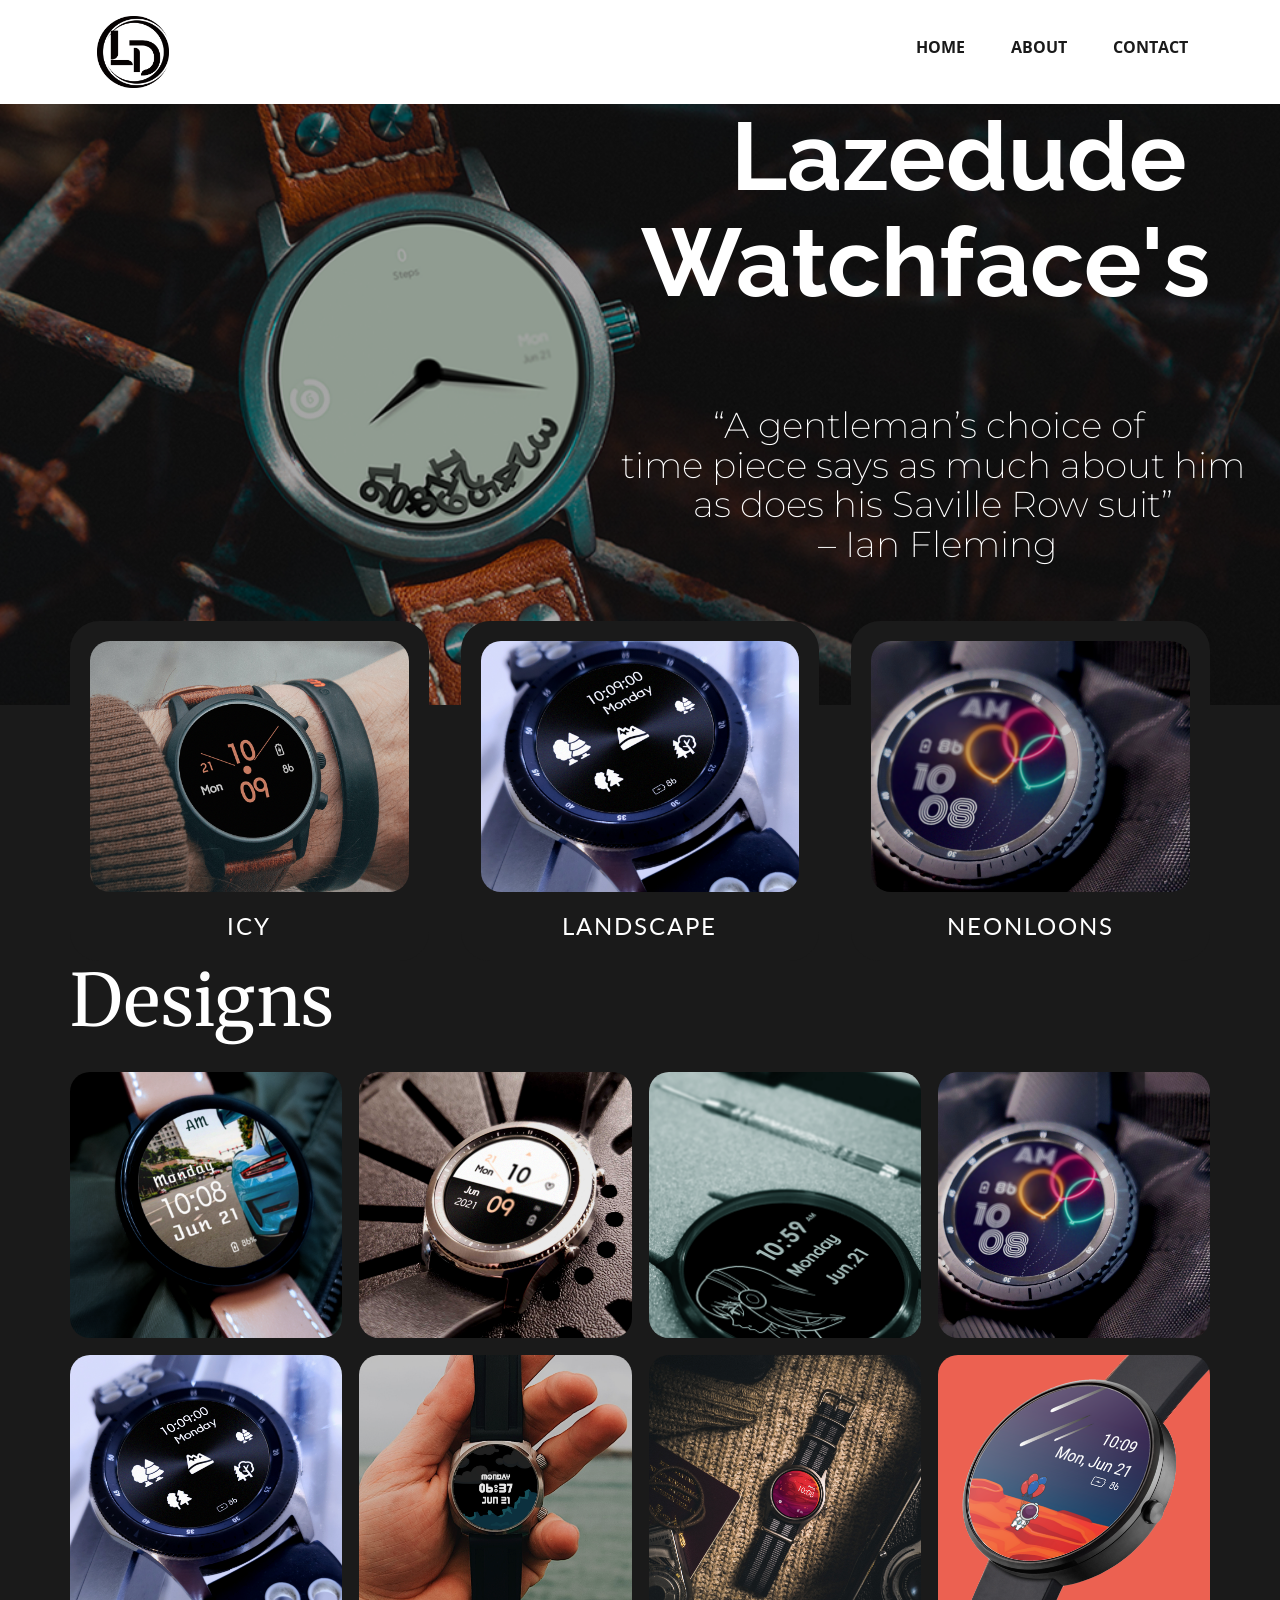
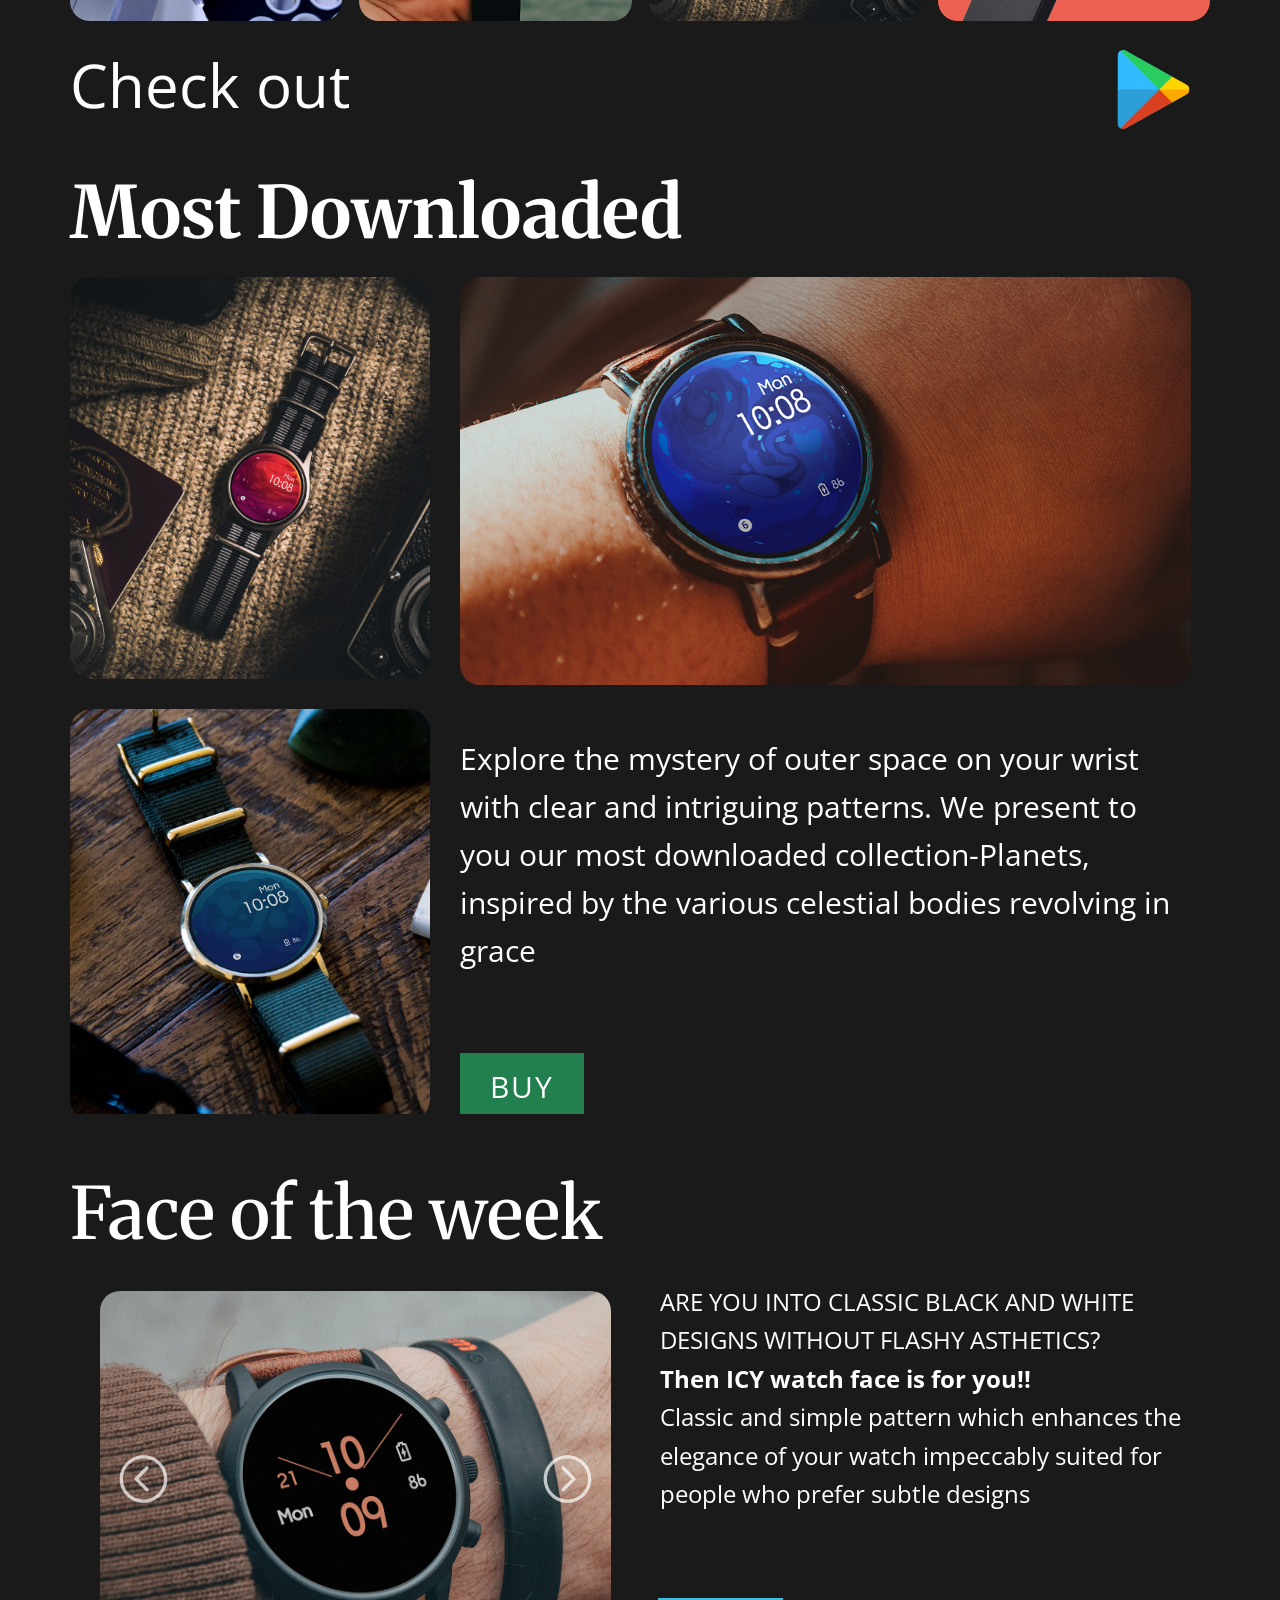
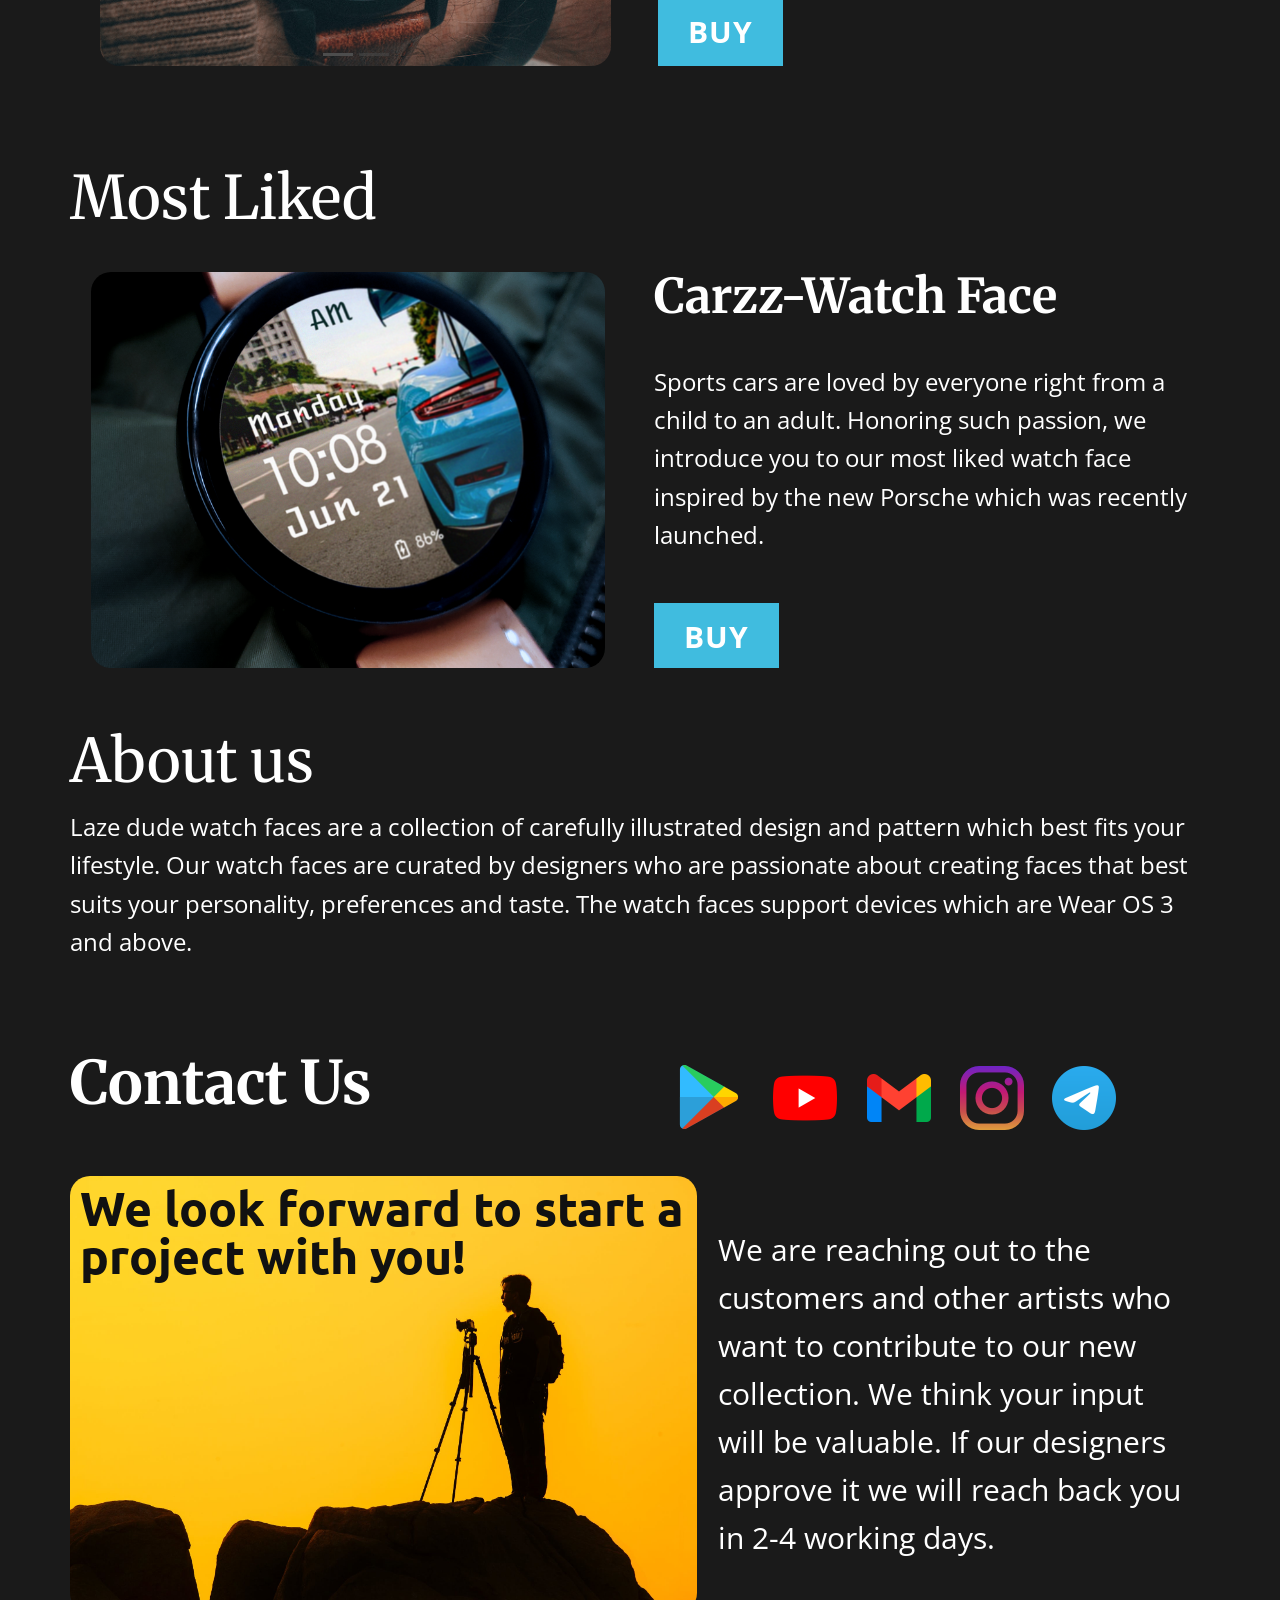
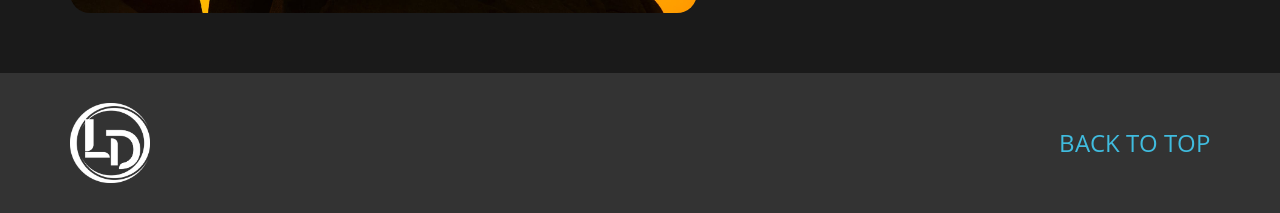
==== commit bd4cee07: "v9" ====
--- a/index.html
+++ b/index.html
@@ -1,18 +1,22 @@
 <!DOCTYPE html>
-<html style="font-size: 16px;">
-  <head>
+<html style="font-size: 16px;"><head>
     <meta name="viewport" content="width=device-width, initial-scale=1.0">
     <meta charset="utf-8">
-    <meta name="keywords" content="Look Deep Into The Nature, Getting back to nature, This place is special..., Nature, You Might Also Like, Our Mission, Wildlife, Africa is home to many of the world&amp;apos;s most famous fauna, Contact Us">
-    <meta name="description" content="">
+    <meta name="keywords" content="watch, watch face, galaxy watch, watch 4, wear os, wear, android, android wear, faces, theme, launcher, customization, personalization, planets, ben10, landscape, carzz, cars, car, amoled, smart watch, AOD, aod watch face, fossil, samsung, tickwatch,pixel watch, oppo watch, moto watch, 360, moto 360,  ">
+    <meta name="description" content="Lazedude Watchfaces for wear os devices. ">
     <meta name="page_type" content="np-template-header-footer-from-plugin">
-    <title>Home</title>
+    <title>Lazedude</title>
     <link rel="stylesheet" href="nicepage.css" media="screen">
-<link rel="stylesheet" href="Home.css" media="screen">
+<link rel="stylesheet" href="Lazedude.css" media="screen">
     <script class="u-script" type="text/javascript" src="jquery.js" defer=""></script>
     <script class="u-script" type="text/javascript" src="nicepage.js" defer=""></script>
     <meta name="generator" content="Nicepage 4.6.5, nicepage.com">
-    
+    <meta property="og:title" content="Lazedude">
+    <meta property="og:description" content="Lazedude Watchfaces for wear os devices. ">
+    <meta property="og:image" content="images/1024500.jpg">
+    <meta property="og:url" content="lazedude.com">
+    
+    <link rel="icon" href="images/favicon.png">
     <link id="u-theme-google-font" rel="stylesheet" href="https://fonts.googleapis.com/css?family=Roboto:100,100i,300,300i,400,400i,500,500i,700,700i,900,900i|Open+Sans:300,300i,400,400i,500,500i,600,600i,700,700i,800,800i">
     <link id="u-page-google-font" rel="stylesheet" href="https://fonts.googleapis.com/css?family=Raleway:100,100i,200,200i,300,300i,400,400i,500,500i,600,600i,700,700i,800,800i,900,900i|Montserrat:100,100i,200,200i,300,300i,400,400i,500,500i,600,600i,700,700i,800,800i,900,900i|Lato:100,100i,300,300i,400,400i,700,700i,900,900i|Merriweather:300,300i,400,400i,700,700i,900,900i|Ubuntu:300,300i,400,400i,500,500i,700,700i">
     
@@ -35,14 +39,13 @@
 		"logo": "images/logoplaystore2.png"
 }</script>
     <meta name="theme-color" content="#40bcdf">
-    <meta property="og:title" content="Home">
     <meta property="og:type" content="website">
   </head>
-  <body data-home-page="Home.html" data-home-page-title="Home" class="u-body u-xl-mode"><header class="u-clearfix u-header u-header" id="sec-bc4c"><div class="u-clearfix u-sheet u-sheet-1">
-        <a href="https://nicepage.com" class="u-image u-logo u-image-1" data-image-width="2100" data-image-height="2100">
+  <body data-home-page="Lazedude.html" data-home-page-title="Lazedude" class="u-body u-xl-mode"><header class="u-clearfix u-header u-header" id="sec-bc4c"><div class="u-clearfix u-sheet u-sheet-1">
+        <a href="#" class="u-image u-logo u-image-1" data-image-width="2100" data-image-height="2100" title="Home">
           <img src="images/logoplaystore2.png" class="u-logo-image u-logo-image-1">
         </a>
-        <nav class="u-menu u-menu-dropdown u-offcanvas u-offcanvas-shift u-menu-1" data-responsive-from="XS">
+        <nav class="u-hidden-xs u-menu u-menu-dropdown u-offcanvas u-offcanvas-shift u-menu-1" data-responsive-from="XS">
           <div class="menu-collapse" style="font-size: 1rem; letter-spacing: 0px; font-weight: 700; text-transform: uppercase;">
             <a class="u-button-style u-custom-active-border-color u-custom-active-color u-custom-border u-custom-border-color u-custom-borders u-custom-hover-border-color u-custom-hover-color u-custom-left-right-menu-spacing u-custom-padding-bottom u-custom-text-active-color u-custom-text-color u-custom-text-hover-color u-custom-top-bottom-menu-spacing u-nav-link u-text-active-palette-1-base u-text-hover-palette-2-base" href="#">
               <svg class="u-svg-link" viewBox="0 0 24 24"><use xmlns:xlink="http://www.w3.org/1999/xlink" xlink:href="#menu-hamburger"></use></svg>
@@ -51,24 +54,25 @@
             </a>
           </div>
           <div class="u-custom-menu u-nav-container">
-            <ul class="u-nav u-spacing-2 u-unstyled u-nav-1"><li class="u-nav-item"><a class="u-border-2 u-border-active-grey-90 u-border-hover-grey-50 u-button-style u-nav-link u-text-active-grey-90 u-text-grey-90 u-text-hover-grey-90" href="Home.html#carousel_c244" data-page-id="142552098" style="padding: 10px 20px;">Home</a>
-</li><li class="u-nav-item"><a class="u-border-2 u-border-active-grey-90 u-border-hover-grey-50 u-button-style u-nav-link u-text-active-grey-90 u-text-grey-90 u-text-hover-grey-90" href="Home.html#carousel_0862" data-page-id="142552098" style="padding: 10px 20px;">About</a>
-</li><li class="u-nav-item"><a class="u-border-2 u-border-active-grey-90 u-border-hover-grey-50 u-button-style u-nav-link u-text-active-grey-90 u-text-grey-90 u-text-hover-grey-90" href="Home.html#carousel_b96d" data-page-id="142552098" style="padding: 10px 20px;">Contact</a>
+            <ul class="u-nav u-spacing-2 u-unstyled u-nav-1"><li class="u-nav-item"><a class="u-border-2 u-border-active-grey-90 u-border-hover-grey-50 u-button-style u-nav-link u-text-active-grey-90 u-text-grey-90 u-text-hover-grey-90" href="Lazedude.html#carousel_c244" data-page-id="142552098" style="padding: 10px 20px;">Home</a>
+</li><li class="u-nav-item"><a class="u-border-2 u-border-active-grey-90 u-border-hover-grey-50 u-button-style u-nav-link u-text-active-grey-90 u-text-grey-90 u-text-hover-grey-90" href="Lazedude.html#carousel_0862" data-page-id="142552098" style="padding: 10px 20px;">About</a>
+</li><li class="u-nav-item"><a class="u-border-2 u-border-active-grey-90 u-border-hover-grey-50 u-button-style u-nav-link u-text-active-grey-90 u-text-grey-90 u-text-hover-grey-90" href="Lazedude.html#carousel_b96d" data-page-id="142552098" style="padding: 10px 20px;">Contact</a>
 </li></ul>
           </div>
           <div class="u-custom-menu u-nav-container-collapse">
             <div class="u-black u-container-style u-inner-container-layout u-opacity u-opacity-95 u-sidenav">
               <div class="u-inner-container-layout u-sidenav-overflow">
                 <div class="u-menu-close"></div>
-                <ul class="u-align-center u-nav u-popupmenu-items u-unstyled u-nav-2"><li class="u-nav-item"><a class="u-button-style u-nav-link" href="Home.html#carousel_c244" data-page-id="142552098" style="padding: 0px 20px;">Home</a>
-</li><li class="u-nav-item"><a class="u-button-style u-nav-link" href="Home.html#carousel_0862" data-page-id="142552098" style="padding: 0px 20px;">About</a>
-</li><li class="u-nav-item"><a class="u-button-style u-nav-link" href="Home.html#carousel_b96d" data-page-id="142552098" style="padding: 0px 20px;">Contact</a>
+                <ul class="u-align-center u-nav u-popupmenu-items u-unstyled u-nav-2"><li class="u-nav-item"><a class="u-button-style u-nav-link" href="Lazedude.html#carousel_c244" data-page-id="142552098" style="padding: 10px 20px;">Home</a>
+</li><li class="u-nav-item"><a class="u-button-style u-nav-link" href="Lazedude.html#carousel_0862" data-page-id="142552098" style="padding: 10px 20px;">About</a>
+</li><li class="u-nav-item"><a class="u-button-style u-nav-link" href="Lazedude.html#carousel_b96d" data-page-id="142552098" style="padding: 10px 20px;">Contact</a>
 </li></ul>
               </div>
             </div>
             <div class="u-black u-menu-overlay u-opacity u-opacity-70"></div>
           </div>
         </nav>
+        <a href="Lazedude.html#carousel_0862" data-page-id="142552098" class="u-border-2 u-border-black u-btn u-button-style u-hidden-lg u-hidden-md u-hidden-sm u-hidden-xl u-hover-black u-none u-text-black u-text-hover-white u-btn-1">About</a>
       </div></header> 
     <section class="u-align-right u-clearfix u-image u-shading u-section-1" id="carousel_84db" data-image-width="1024" data-image-height="500">
       <div class="u-clearfix u-sheet u-valign-top-lg u-valign-top-md u-valign-top-xl u-sheet-1">
@@ -93,7 +97,7 @@
               </div>
               <div class="u-align-center u-container-style u-grey-90 u-layout-cell u-radius-45 u-shape-round u-size-20 u-layout-cell-2">
                 <div class="u-container-layout u-valign-top u-container-layout-2">
-                  <img class="u-expanded-width u-hover-feature u-image u-image-round u-radius-20 u-image-2" src="images/landaod.png" data-image-width="1080" data-image-height="1080">
+                  <img class="u-expanded-width u-image u-image-round u-radius-20 u-image-2" src="images/landaod.png" data-image-width="1080" data-image-height="1080" data-href="https://play.google.com/store/apps/details?id=com.watchfacestudio.landscape" data-target="_blank">
                   <h4 class="u-custom-font u-font-lato u-text u-text-2">landscape</h4>
                 </div>
               </div>
@@ -107,7 +111,6 @@
           </div>
         </div>
       </div>
-      
     </section>
     <section class="u-align-center u-clearfix u-grey-90 u-section-3" id="sec-30e4">
       <div class="u-clearfix u-sheet u-sheet-1">
@@ -141,25 +144,25 @@
                 <p class="u-gallery-text"></p>
               </div>
             </div>
-            <div class="u-effect-hover-zoom u-gallery-item u-radius-20 u-shape-round u-gallery-item-4" data-image-width="1080" data-image-height="1080">
+            <div class="u-effect-hover-zoom u-gallery-item u-radius-20 u-shape-round u-gallery-item-4" data-image-width="1080" data-image-height="1080" data-href="https://play.google.com/store/apps/details?id=com.watchfacestudio.neonloons" data-target="_blank">
               <div class="u-back-slide">
-                <img class="u-back-image u-expanded" src="images/Instagram-Watch.jpg1-13.png">
+                <img class="u-back-image u-expanded" src="images/Instagram-Watch.jpg1-15.png">
               </div>
               <div class="u-over-slide u-shading u-over-slide-4">
                 <h3 class="u-gallery-heading"></h3>
                 <p class="u-gallery-text"></p>
               </div>
             </div>
-            <div class="u-effect-hover-zoom u-gallery-item u-radius-20 u-shape-round u-gallery-item-5" data-image-width="1080" data-image-height="1080">
+            <div class="u-effect-hover-zoom u-gallery-item u-radius-20 u-shape-round u-gallery-item-5" data-image-width="1080" data-image-height="1080" data-href="https://play.google.com/store/apps/details?id=com.watchfacestudio.landscape" data-target="_blank">
               <div class="u-back-slide">
-                <img class="u-back-image u-expanded" src="images/landaod-14.png">
+                <img class="u-back-image u-expanded" src="images/landaod-16.png">
               </div>
               <div class="u-over-slide u-shading u-over-slide-5">
                 <h3 class="u-gallery-heading"></h3>
                 <p class="u-gallery-text"></p>
               </div>
             </div>
-            <div class="u-effect-hover-zoom u-gallery-item u-radius-20 u-shape-round u-gallery-item-6" data-image-width="1003" data-image-height="1249">
+            <div class="u-effect-hover-zoom u-gallery-item u-radius-20 u-shape-round u-gallery-item-6" data-image-width="1003" data-image-height="1249" data-href="https://play.google.com/store/apps/details?id=com.watchfacestudio.robo" data-target="_blank">
               <div class="u-back-slide">
                 <img class="u-back-image u-expanded" src="images/realclose.png">
               </div>
@@ -177,7 +180,7 @@
                 <p class="u-gallery-text"></p>
               </div>
             </div>
-            <div class="u-effect-hover-zoom u-gallery-item u-radius-20 u-shape-round u-gallery-item-8" data-image-width="1080" data-image-height="1080">
+            <div class="u-effect-hover-zoom u-gallery-item u-radius-20 u-shape-round u-gallery-item-8" data-image-width="1080" data-image-height="1080" data-href="https://play.google.com/store/apps/details?id=com.watchfacestudio.astronear" data-target="_blank">
               <div class="u-back-slide">
                 <img class="u-back-image u-expanded" src="images/Insta.png">
               </div>
@@ -283,10 +286,10 @@
             <li data-u-target="#carousel-0edf" data-u-slide-to="0" class="u-active u-grey-70 u-shape-rectangle" style="width: 30px; height: 3px;"></li>
             <li data-u-target="#carousel-0edf" data-u-slide-to="1" class="u-grey-70 u-shape-rectangle" style="width: 30px; height: 3px;"></li>
           </ol>
-          <div class="u-carousel-inner u-gallery-inner" role="listbox">
+          <div class="u-carousel-inner u-gallery-inner" style="border-radius: 20px;" role="listbox">
             <div class="u-active u-carousel-item u-effect-fade u-gallery-item u-carousel-item-1">
               <div class="u-back-slide" data-image-width="1080" data-image-height="1080">
-                <img class="u-back-image u-expanded" src="images/Instagram-Watch.jpg-20.png">
+                <img class="u-back-image u-expanded" src="images/Instagram-Watch.jpg-22.png">
               </div>
               <div class="u-align-center u-over-slide u-shading u-valign-bottom u-over-slide-1">
                 <h3 class="u-gallery-heading">ICY</h3>
@@ -295,7 +298,7 @@
             </div>
             <div class="u-carousel-item u-effect-fade u-gallery-item u-carousel-item-2">
               <div class="u-back-slide" data-image-width="1080" data-image-height="1080">
-                <img class="u-back-image u-expanded" src="images/Instagram-Watch22-21.png">
+                <img class="u-back-image u-expanded" src="images/Instagram-Watch22-23.png">
               </div>
               <div class="u-align-center u-over-slide u-shading u-valign-bottom u-over-slide-2">
                 <h3 class="u-gallery-heading">ICY</h3>
@@ -330,7 +333,7 @@
             <div class="u-layout-row">
               <div class="u-container-style u-layout-cell u-size-30 u-layout-cell-1">
                 <div class="u-container-layout u-valign-middle-md u-valign-middle-sm u-valign-middle-xs u-container-layout-1">
-                  <img class="u-expanded-width u-image u-image-round u-radius-20 u-image-1" src="images/real3-22.png" alt="" data-image-width="800" data-image-height="1600">
+                  <img class="u-expanded-width u-image u-image-round u-radius-20 u-image-1" src="images/real3-24.png" alt="" data-image-width="800" data-image-height="1600">
                 </div>
               </div>
               <div class="u-container-style u-layout-cell u-size-30 u-layout-cell-2">
@@ -553,26 +556,12 @@
     
     
     <footer class="u-clearfix u-footer u-grey-80" id="sec-1b5c"><div class="u-clearfix u-sheet u-sheet-1">
-        <a href="https://nicepage.com" class="u-image u-logo u-image-1" data-image-width="2100" data-image-height="2100">
+        <a href="#" class="u-image u-logo u-image-1" data-image-width="2100" data-image-height="2100" title="home">
           <img src="images/logoplaystoreWhite.png" class="u-logo-image u-logo-image-1">
         </a>
         <p class="u-text u-text-default u-text-1">
-          <a class="u-active-none u-border-none u-btn u-button-link u-button-style u-hover-none u-none u-text-palette-1-base u-btn-1" href="Home.html#carousel_84db" data-page-id="142552098">BACK TO TOP</a>
+          <a class="u-active-none u-border-none u-btn u-button-link u-button-style u-hover-none u-none u-text-palette-1-base u-btn-1" href="Lazedude.html#carousel_84db" data-page-id="142552098">BACK TO TOP</a>
         </p>
       </div></footer>
-    <section class="u-backlink u-clearfix u-grey-80">
-      <a class="u-link" href="https://nicepage.com/html-templates" target="_blank">
-        <span>HTML Templates</span>
-      </a>
-      <p class="u-text">
-        <span>created with</span>
-      </p>
-      <a class="u-link" href="" target="_blank">
-        <span>Offline Website Builder Software</span>
-      </a>. 
-    </section><span style="height: 64px; width: 64px; margin-left: 0px; margin-right: auto; margin-top: 0px; background-image: none; right: 20px; bottom: 20px;" class="u-back-to-top u-hidden-lg u-hidden-md u-hidden-xl u-hidden-xs u-icon u-icon-circle u-opacity u-opacity-85 u-palette-1-base u-spacing-15" data-href="#">
-        <svg class="u-svg-link" preserveAspectRatio="xMidYMin slice" viewBox="0 0 551.13 551.13"><use xmlns:xlink="http://www.w3.org/1999/xlink" xlink:href="#svg-1d98"></use></svg>
-        <svg class="u-svg-content" enable-background="new 0 0 551.13 551.13" viewBox="0 0 551.13 551.13" xmlns="http://www.w3.org/2000/svg" id="svg-1d98"><path d="m275.565 189.451 223.897 223.897h51.668l-275.565-275.565-275.565 275.565h51.668z"></path></svg>
-    </span>
-  </body>
-</html>+  
+</body></html>
--- a/nicepage.css
+++ b/nicepage.css
@@ -36346,7 +36346,7 @@
 }
 
 .u-header .u-sheet-1 {
-  min-height: 104px;
+  min-height: 78px;
 }
 
 .u-header .u-image-1 {
@@ -36375,6 +36375,14 @@
   font-size: 1rem;
   letter-spacing: 0px;
 }
+
+.u-header .u-btn-1 {
+  border-style: solid;
+  font-weight: 700;
+  text-transform: uppercase;
+  letter-spacing: 0px;
+  margin: -61px 0 17px auto;
+}
 @media (max-width: 1199px) {
   .u-header .u-logo-image-1 {
     max-width: 64px;
@@ -36384,6 +36392,10 @@
   .u-header .u-menu-1 {
     width: auto;
   }
+
+  .u-header .u-btn-1 {
+    font-size: 1rem;
+  }
 }
 
 @media (max-width: 767px) {
@@ -36392,20 +36404,20 @@
   }
 }
 @media (max-width: 575px) {
-  .u-header .u-sheet-1 {
-    min-height: 82px;
-  }
-
   .u-header .u-image-1 {
     width: 64px;
     height: 71px;
     margin-top: 7px;
-    margin-left: 0;
+    margin-left: -14px;
   }
 
   .u-header .u-menu-1 {
     margin-top: -48px;
     margin-bottom: 20px;
+  }
+
+  .u-header .u-btn-1 {
+    font-size: 0.625rem;
   }
 }
 .u-footer .u-sheet-1 {
--- a/Lazedude.css
+++ b/Lazedude.css
@@ -0,0 +1,2583 @@
+ .u-section-1 {
+  background-image: linear-gradient(0deg, rgba(0,0,0,0.35), rgba(0,0,0,0.35)), url("images/featuregraphic.png");
+  background-position: 50% 50%;
+}
+
+.u-section-1 .u-sheet-1 {
+  min-height: 601px;
+}
+
+.u-section-1 .u-text-1 {
+  font-family: Raleway, sans-serif;
+  font-size: 6rem;
+  font-weight: 700;
+  margin: 0 0 0 249px;
+}
+
+.u-section-1 .u-text-2 {
+  font-weight: 200;
+  text-transform: none;
+  line-height: 1.1;
+  font-size: 2.25rem;
+  margin: 91px -50px 60px 536px;
+}
+
+@media (max-width: 1199px) {
+   .u-section-1 {
+    background-position: 94.42% 0%;
+    background-size: auto 110%;
+  }
+
+  .u-section-1 .u-sheet-1 {
+    min-height: 644px;
+  }
+
+  .u-section-1 .u-text-1 {
+    width: auto;
+    margin-top: 60px;
+    margin-left: 49px;
+  }
+
+  .u-section-1 .u-text-2 {
+    width: auto;
+    margin-right: -40px;
+    margin-left: 470px;
+  }
+}
+
+@media (max-width: 991px) {
+   .u-section-1 {
+    background-position: 76.2% 0%;
+  }
+
+  .u-section-1 .u-sheet-1 {
+    min-height: 635px;
+  }
+
+  .u-section-1 .u-text-1 {
+    margin-top: 0;
+    margin-left: 0;
+  }
+
+  .u-section-1 .u-text-2 {
+    margin-top: 92px;
+    margin-right: -32px;
+    margin-left: 277px;
+  }
+}
+
+@media (max-width: 767px) {
+   .u-section-1 {
+    background-position: 50.5% 59.99%;
+  }
+
+  .u-section-1 .u-sheet-1 {
+    min-height: 659px;
+  }
+
+  .u-section-1 .u-text-1 {
+    font-size: 4.5rem;
+    margin-top: 38px;
+    margin-right: -27px;
+    margin-left: 134px;
+  }
+
+  .u-section-1 .u-text-2 {
+    margin: 230px -37px 39px 78px;
+  }
+}
+
+@media (max-width: 575px) {
+   .u-section-1 {
+    background-position: 47.63% 57.93%;
+  }
+
+  .u-section-1 .u-sheet-1 {
+    min-height: 514px;
+  }
+
+  .u-section-1 .u-text-1 {
+    font-size: 3rem;
+    margin-right: -29px;
+    margin-left: 61px;
+  }
+
+  .u-section-1 .u-text-2 {
+    font-size: 1.5rem;
+    margin-left: -20px;
+    margin-right: -20px;
+  }
+}.u-section-2 .u-sheet-1 {
+  min-height: 255px;
+}
+
+.u-section-2 .u-layout-wrap-1 {
+  margin: -84px auto 0 0;
+}
+
+.u-section-2 .u-layout-cell-1 {
+  min-height: 371px;
+  background-image: none;
+}
+
+.u-section-2 .u-container-layout-1 {
+  padding: 20px;
+}
+
+.u-section-2 .u-image-1 {
+  height: 251px;
+  margin: 0 auto 0 0;
+}
+
+.u-section-2 .u-text-1 {
+  text-transform: uppercase;
+  letter-spacing: 2px;
+  margin: 20px 0 0;
+}
+
+.u-section-2 .u-layout-cell-2 {
+  min-height: 356px;
+}
+
+.u-section-2 .u-container-layout-2 {
+  padding: 20px;
+}
+
+.u-section-2 .u-image-2 {
+  height: 251px;
+  transition-duration: 0.5s;
+  margin: 0 auto 0 0;
+}
+
+.u-section-2 .u-text-2 {
+  text-transform: uppercase;
+  letter-spacing: 2px;
+  margin: 20px 0 0;
+}
+
+.u-section-2 .u-layout-cell-3 {
+  min-height: 356px;
+}
+
+.u-section-2 .u-container-layout-3 {
+  padding: 20px;
+}
+
+.u-section-2 .u-image-3 {
+  height: 251px;
+  filter: brightness(0.9);
+  box-shadow: -2px 0 0 0 rgba(0,0,0,0);
+  margin: 0 auto 0 0;
+}
+
+.u-section-2 .u-text-3 {
+  text-transform: uppercase;
+  letter-spacing: 2px;
+  margin: 20px 0 0;
+}
+
+@media (max-width: 1199px) {
+  .u-section-2 .u-sheet-1 {
+    min-height: 193px;
+  }
+
+  .u-section-2 .u-layout-wrap-1 {
+    margin-right: initial;
+    margin-left: initial;
+  }
+
+  .u-section-2 .u-layout-cell-1 {
+    min-height: 322px;
+  }
+
+  .u-section-2 .u-image-1 {
+    height: 202px;
+    margin-right: initial;
+    margin-left: initial;
+  }
+
+  .u-section-2 .u-layout-cell-2 {
+    min-height: 294px;
+  }
+
+  .u-section-2 .u-image-2 {
+    height: 202px;
+    margin-right: initial;
+    margin-left: initial;
+  }
+
+  .u-section-2 .u-layout-cell-3 {
+    min-height: 294px;
+  }
+
+  .u-section-2 .u-image-3 {
+    height: 202px;
+    transition-duration: 0.5s;
+    transform: scale(1);
+    margin-right: initial;
+    margin-left: initial;
+  }
+}
+
+@media (max-width: 991px) {
+  .u-section-2 .u-sheet-1 {
+    min-height: 180px;
+  }
+
+  .u-section-2 .u-layout-wrap-1 {
+    margin-bottom: -13px;
+    margin-right: initial;
+    margin-left: initial;
+  }
+
+  .u-section-2 .u-layout-cell-1 {
+    min-height: 312px;
+  }
+
+  .u-section-2 .u-image-1 {
+    height: 152px;
+    margin-right: initial;
+    margin-left: initial;
+  }
+
+  .u-section-2 .u-text-1 {
+    width: auto;
+    margin-top: 16px;
+  }
+
+  .u-section-2 .u-layout-cell-2 {
+    min-height: 100px;
+  }
+
+  .u-section-2 .u-image-2 {
+    height: 148px;
+    margin-right: initial;
+    margin-left: initial;
+  }
+
+  .u-section-2 .u-layout-cell-3 {
+    min-height: 100px;
+  }
+
+  .u-section-2 .u-image-3 {
+    height: 148px;
+    margin-right: initial;
+    margin-left: initial;
+  }
+}
+
+@media (max-width: 767px) {
+  .u-section-2 .u-sheet-1 {
+    min-height: 293px;
+  }
+
+  .u-section-2 .u-layout-cell-1 {
+    min-height: 21px;
+  }
+
+  .u-section-2 .u-container-layout-1 {
+    padding-left: 10px;
+    padding-right: 10px;
+  }
+
+  .u-section-2 .u-image-1 {
+    height: 396px;
+    margin-right: initial;
+    margin-left: initial;
+  }
+
+  .u-section-2 .u-layout-cell-2 {
+    min-height: 21px;
+  }
+
+  .u-section-2 .u-container-layout-2 {
+    padding-left: 10px;
+    padding-right: 10px;
+  }
+
+  .u-section-2 .u-image-2 {
+    height: 385px;
+    margin-right: initial;
+    margin-left: initial;
+  }
+
+  .u-section-2 .u-layout-cell-3 {
+    min-height: 21px;
+  }
+
+  .u-section-2 .u-container-layout-3 {
+    padding-left: 10px;
+    padding-right: 10px;
+  }
+
+  .u-section-2 .u-image-3 {
+    height: 385px;
+    margin-right: initial;
+    margin-left: initial;
+  }
+}
+
+@media (max-width: 575px) {
+  .u-section-2 .u-layout-cell-1 {
+    min-height: 357px;
+  }
+
+  .u-section-2 .u-image-1 {
+    height: 244px;
+    margin-right: initial;
+    margin-left: initial;
+  }
+
+  .u-section-2 .u-layout-cell-2 {
+    min-height: 100px;
+  }
+
+  .u-section-2 .u-image-2 {
+    height: 237px;
+    margin-right: initial;
+    margin-left: initial;
+  }
+
+  .u-section-2 .u-layout-cell-3 {
+    min-height: 100px;
+  }
+
+  .u-section-2 .u-image-3 {
+    height: 237px;
+    margin-right: initial;
+    margin-left: initial;
+  }
+}.u-section-3 .u-sheet-1 {
+  min-height: 690px;
+}
+
+.u-section-3 .u-text-1 {
+  font-size: 4.5rem;
+  margin: 0;
+}
+
+.u-section-3 .u-gallery-1 {
+  height: 549px;
+  margin-top: 32px;
+  margin-bottom: -11px;
+  grid-gap: 17px 17px;
+}
+
+.u-section-3 .u-gallery-inner-1 {
+  grid-template-columns: auto auto auto auto;
+  grid-gap: 17px 17px;
+}
+
+.u-section-3 .u-gallery-item-1 {
+  --effect-scale: 1.3;
+}
+
+.u-section-3 .u-over-slide-1 {
+  background-image: linear-gradient(0deg, rgba(0,0,0,0.15), rgba(0,0,0,0.15));
+  padding: 18px;
+}
+
+.u-section-3 .u-gallery-item-2 {
+  --effect-scale: 1.3;
+}
+
+.u-section-3 .u-over-slide-2 {
+  background-image: linear-gradient(0deg, rgba(0,0,0,0.15), rgba(0,0,0,0.15));
+  padding: 18px;
+}
+
+.u-section-3 .u-gallery-item-3 {
+  --effect-scale: 1.3;
+}
+
+.u-section-3 .u-over-slide-3 {
+  background-image: linear-gradient(0deg, rgba(0,0,0,0.15), rgba(0,0,0,0.15));
+  padding: 18px;
+}
+
+.u-section-3 .u-gallery-item-4 {
+  --effect-scale: 1.3;
+}
+
+.u-section-3 .u-over-slide-4 {
+  background-image: linear-gradient(0deg, rgba(0,0,0,0.15), rgba(0,0,0,0.15));
+  padding: 18px;
+}
+
+.u-section-3 .u-gallery-item-5 {
+  --effect-scale: 1.3;
+}
+
+.u-section-3 .u-over-slide-5 {
+  background-image: linear-gradient(0deg, rgba(0,0,0,0.15), rgba(0,0,0,0.15));
+  padding: 18px;
+}
+
+.u-section-3 .u-gallery-item-6 {
+  --effect-scale: 1.3;
+}
+
+.u-section-3 .u-over-slide-6 {
+  background-image: linear-gradient(0deg, rgba(0,0,0,0.15), rgba(0,0,0,0.15));
+  padding: 18px;
+}
+
+.u-section-3 .u-gallery-item-7 {
+  --effect-scale: 1.3;
+}
+
+.u-section-3 .u-over-slide-7 {
+  background-image: linear-gradient(0deg, rgba(0,0,0,0.15), rgba(0,0,0,0.15));
+  padding: 18px;
+}
+
+.u-section-3 .u-gallery-item-8 {
+  --effect-scale: 1.3;
+}
+
+.u-section-3 .u-over-slide-8 {
+  background-image: linear-gradient(0deg, rgba(0,0,0,0.15), rgba(0,0,0,0.15));
+  padding: 18px;
+}
+
+@media (max-width: 1199px) {
+  .u-section-3 .u-sheet-1 {
+    min-height: 624px;
+  }
+
+  .u-section-3 .u-text-1 {
+    font-size: 3.75rem;
+  }
+
+  .u-section-3 .u-gallery-1 {
+    height: 453px;
+    margin-bottom: -66px;
+  }
+
+  .u-section-3 .u-gallery-inner-1 {
+    grid-template-columns: repeat(4, auto);
+  }
+}
+
+@media (max-width: 991px) {
+  .u-section-3 .u-sheet-1 {
+    min-height: 1758px;
+  }
+
+  .u-section-3 .u-text-1 {
+    width: auto;
+    margin-top: -34px;
+  }
+
+  .u-section-3 .u-gallery-1 {
+    height: 1561px;
+    margin-top: 66px;
+  }
+
+  .u-section-3 .u-gallery-inner-1 {
+    grid-template-columns: repeat(2, auto);
+  }
+}
+
+@media (max-width: 767px) {
+  .u-section-3 .u-sheet-1 {
+    min-height: 1683px;
+  }
+
+  .u-section-3 .u-text-1 {
+    margin-top: 60px;
+  }
+
+  .u-section-3 .u-gallery-1 {
+    height: 1448px;
+    margin-top: 50px;
+    margin-bottom: -286px;
+  }
+
+  .u-section-3 .u-gallery-inner-1 {
+    grid-template-columns: auto auto;
+  }
+}
+
+@media (max-width: 575px) {
+  .u-section-3 .u-sheet-1 {
+    min-height: 980px;
+  }
+
+  .u-section-3 .u-text-1 {
+    font-size: 3rem;
+    margin-top: 20px;
+  }
+
+  .u-section-3 .u-gallery-1 {
+    height: 864px;
+    margin-top: 24px;
+    margin-bottom: 20px;
+  }
+
+  .u-section-3 .u-gallery-inner-1 {
+    grid-gap: 11px 11px;
+  }
+}.u-section-4 .u-sheet-1 {
+  min-height: 82px;
+}
+
+.u-section-4 .u-icon-1 {
+  width: 79px;
+  height: 79px;
+  margin: -1px 17px 0 auto;
+  padding: 0;
+}
+
+.u-section-4 .u-text-1 {
+  font-size: 3.75rem;
+  margin: -77px 210px 15px 0;
+}
+
+@media (max-width: 1199px) {
+  .u-section-4 .u-sheet-1 {
+    min-height: 121px;
+  }
+
+  .u-section-4 .u-icon-1 {
+    margin-top: -7px;
+  }
+
+  .u-section-4 .u-text-1 {
+    margin-right: 10px;
+    margin-bottom: -15px;
+  }
+}
+
+@media (max-width: 991px) {
+  .u-section-4 .u-sheet-1 {
+    min-height: 68px;
+  }
+
+  .u-section-4 .u-icon-1 {
+    margin-top: -26px;
+    margin-right: 0;
+  }
+
+  .u-section-4 .u-text-1 {
+    width: auto;
+    margin-top: -75px;
+    margin-right: 0;
+    margin-bottom: -33px;
+  }
+}
+
+@media (max-width: 767px) {
+  .u-section-4 .u-sheet-1 {
+    min-height: 126px;
+  }
+
+  .u-section-4 .u-icon-1 {
+    margin-top: -8px;
+  }
+
+  .u-section-4 .u-text-1 {
+    margin-top: -71px;
+    margin-right: 115px;
+    margin-bottom: 60px;
+  }
+}
+
+@media (max-width: 575px) {
+  .u-section-4 .u-sheet-1 {
+    min-height: 164px;
+  }
+
+  .u-section-4 .u-icon-1 {
+    margin-top: 0;
+  }
+
+  .u-section-4 .u-text-1 {
+    font-size: 3rem;
+    margin-top: -79px;
+    margin-right: 170px;
+  }
+}.u-section-5 .u-sheet-1 {
+  min-height: 710px;
+}
+
+.u-section-5 .u-layout-wrap-1 {
+  margin: 60px auto 60px 0;
+}
+
+.u-section-5 .u-image-1 {
+  min-height: 590px;
+  background-image: url("images/i3-32.png");
+  background-position: 50% 50%;
+}
+
+.u-section-5 .u-container-layout-1 {
+  padding: 30px 60px;
+}
+
+.u-section-5 .u-layout-cell-2 {
+  min-height: 590px;
+}
+
+.u-section-5 .u-container-layout-2 {
+  padding: 30px 60px;
+}
+
+.u-section-5 .u-text-1 {
+  font-size: 2.25rem;
+  margin: 0 auto 0 0;
+}
+
+.u-section-5 .u-text-2 {
+  margin: 20px 0 0;
+}
+
+.u-section-5 .u-btn-1 {
+  text-transform: uppercase;
+  font-size: 0.875rem;
+  letter-spacing: 2px;
+  background-image: none;
+  border-style: solid;
+  font-weight: normal;
+  margin: 20px auto 0 0;
+}
+
+@media (max-width: 1199px) {
+  .u-section-5 .u-sheet-1 {
+    min-height: 481px;
+  }
+
+  .u-section-5 .u-layout-wrap-1 {
+    margin-right: initial;
+    margin-left: initial;
+  }
+
+  .u-section-5 .u-image-1 {
+    min-height: 486px;
+  }
+
+  .u-section-5 .u-layout-cell-2 {
+    min-height: 486px;
+  }
+}
+
+@media (max-width: 991px) {
+  .u-section-5 .u-sheet-1 {
+    min-height: 337px;
+  }
+
+  .u-section-5 .u-layout-wrap-1 {
+    margin-top: 30px;
+    margin-right: initial;
+    margin-left: initial;
+  }
+
+  .u-section-5 .u-image-1 {
+    min-height: 372px;
+  }
+
+  .u-section-5 .u-container-layout-1 {
+    padding-left: 30px;
+    padding-right: 30px;
+  }
+
+  .u-section-5 .u-layout-cell-2 {
+    min-height: 472px;
+  }
+
+  .u-section-5 .u-container-layout-2 {
+    padding: 0 30px;
+  }
+
+  .u-section-5 .u-text-1 {
+    font-size: 3rem;
+    width: auto;
+    margin-right: 0;
+  }
+
+  .u-section-5 .u-text-2 {
+    margin-top: 50px;
+  }
+
+  .u-section-5 .u-btn-1 {
+    margin-top: 50px;
+  }
+}
+
+@media (max-width: 767px) {
+  .u-section-5 .u-sheet-1 {
+    min-height: 798px;
+  }
+
+  .u-section-5 .u-layout-wrap-1 {
+    margin-top: 115px;
+    margin-bottom: -28px;
+    margin-right: initial;
+    margin-left: initial;
+  }
+
+  .u-section-5 .u-image-1 {
+    min-height: 444px;
+  }
+
+  .u-section-5 .u-container-layout-1 {
+    padding-left: 10px;
+    padding-right: 10px;
+  }
+
+  .u-section-5 .u-layout-cell-2 {
+    min-height: 238px;
+  }
+
+  .u-section-5 .u-container-layout-2 {
+    padding-left: 0;
+    padding-right: 0;
+  }
+
+  .u-section-5 .u-text-1 {
+    font-size: 3.75rem;
+    margin-top: -551px;
+  }
+
+  .u-section-5 .u-text-2 {
+    width: auto;
+    margin-top: 530px;
+    margin-left: 10px;
+    margin-right: 10px;
+  }
+
+  .u-section-5 .u-btn-1 {
+    margin-top: 24px;
+    margin-left: 10px;
+  }
+}
+
+@media (max-width: 575px) {
+  .u-section-5 .u-sheet-1 {
+    min-height: 712px;
+  }
+
+  .u-section-5 .u-layout-wrap-1 {
+    margin-top: 90px;
+    margin-bottom: 60px;
+    margin-right: initial;
+    margin-left: initial;
+  }
+
+  .u-section-5 .u-image-1 {
+    min-height: 256px;
+  }
+
+  .u-section-5 .u-layout-cell-2 {
+    min-height: 334px;
+  }
+
+  .u-section-5 .u-text-1 {
+    font-size: 3rem;
+    margin-top: -380px;
+  }
+
+  .u-section-5 .u-text-2 {
+    margin-top: 315px;
+  }
+
+  .u-section-5 .u-btn-1 {
+    letter-spacing: 1px;
+    border-style: none;
+    font-weight: 700;
+    margin-top: 27px;
+  }
+} .u-section-6 {
+  background-image: none;
+}
+
+.u-section-6 .u-sheet-1 {
+  min-height: 981px;
+}
+
+.u-section-6 .u-text-1 {
+  font-size: 4.5rem;
+  background-image: none;
+  font-weight: 700;
+  margin: 40px 0 0;
+}
+
+.u-section-6 .u-layout-wrap-1 {
+  margin-top: 25px;
+  margin-bottom: -26px;
+}
+
+.u-section-6 .u-image-1 {
+  min-height: 425px;
+  background-image: url("images/i3-33.png");
+  background-position: 50% 50%;
+}
+
+.u-section-6 .u-container-layout-1 {
+  padding: 30px 0 0 30px;
+}
+
+.u-section-6 .u-image-2 {
+  min-height: 442px;
+  background-image: url("images/hunters-race-Vk3QiwyrAUA-unsplash.jpg");
+  background-position: 50% 50%;
+}
+
+.u-section-6 .u-container-layout-2 {
+  padding: 0;
+}
+
+.u-section-6 .u-layout-cell-3 {
+  min-height: 867px;
+}
+
+.u-section-6 .u-container-layout-3 {
+  padding: 0;
+}
+
+.u-section-6 .u-image-3 {
+  height: 408px;
+  object-position: 100% 58.14%;
+  margin-top: 0;
+  margin-bottom: 0;
+}
+
+.u-section-6 .u-text-2 {
+  font-size: 1.875rem;
+  margin: 50px 0 0;
+}
+
+.u-section-6 .u-btn-1 {
+  background-image: none;
+  border-style: none;
+  text-transform: uppercase;
+  letter-spacing: 2px;
+  font-size: 1.875rem;
+  margin: 78px auto 0 0;
+}
+
+.u-section-6 .u-layout-cell-4 {
+  min-height: 867px;
+}
+
+.u-section-6 .u-container-layout-4 {
+  padding: 22px 0;
+}
+
+@media (max-width: 1199px) {
+  .u-section-6 .u-sheet-1 {
+    min-height: 901px;
+  }
+
+  .u-section-6 .u-text-1 {
+    font-size: 3.75rem;
+  }
+
+  .u-section-6 .u-layout-wrap-1 {
+    margin-bottom: -9px;
+  }
+
+  .u-section-6 .u-image-1 {
+    min-height: 348px;
+  }
+
+  .u-section-6 .u-image-2 {
+    min-height: 359px;
+  }
+
+  .u-section-6 .u-layout-cell-3 {
+    min-height: 707px;
+  }
+
+  .u-section-6 .u-image-3 {
+    height: 339px;
+    object-position: 100% 59.56%;
+  }
+
+  .u-section-6 .u-text-2 {
+    font-size: 1.5rem;
+    width: auto;
+    margin-top: 42px;
+  }
+
+  .u-section-6 .u-btn-1 {
+    margin-top: 86px;
+  }
+
+  .u-section-6 .u-layout-cell-4 {
+    min-height: 707px;
+  }
+}
+
+@media (max-width: 991px) {
+   .u-section-6 {
+    min-height: 655px;
+  }
+
+  .u-section-6 .u-sheet-1 {
+    min-height: 1616px;
+  }
+
+  .u-section-6 .u-image-1 {
+    min-height: 801px;
+  }
+
+  .u-section-6 .u-image-2 {
+    min-height: 824px;
+  }
+
+  .u-section-6 .u-layout-cell-3 {
+    min-height: 15px;
+  }
+
+  .u-section-6 .u-image-3 {
+    height: 408px;
+  }
+
+  .u-section-6 .u-layout-cell-4 {
+    min-height: 100px;
+  }
+}
+
+@media (max-width: 767px) {
+  .u-section-6 .u-sheet-1 {
+    min-height: 1295px;
+  }
+
+  .u-section-6 .u-image-1 {
+    min-height: 601px;
+  }
+
+  .u-section-6 .u-container-layout-1 {
+    padding-left: 0;
+  }
+
+  .u-section-6 .u-image-2 {
+    min-height: 618px;
+  }
+
+  .u-section-6 .u-layout-cell-4 {
+    min-height: 382px;
+  }
+
+  .u-section-6 .u-container-layout-4 {
+    padding-top: 0;
+    padding-bottom: 0;
+  }
+}
+
+@media (max-width: 575px) {
+   .u-section-6 {
+    min-height: 12833px;
+  }
+
+  .u-section-6 .u-sheet-1 {
+    min-height: 1785px;
+  }
+
+  .u-section-6 .u-text-1 {
+    font-size: 1.875rem;
+    width: auto;
+  }
+
+  .u-section-6 .u-image-1 {
+    min-height: 378px;
+  }
+
+  .u-section-6 .u-image-2 {
+    min-height: 389px;
+  }
+
+  .u-section-6 .u-layout-cell-4 {
+    min-height: 368px;
+  }
+} .u-section-7 {
+  background-image: none;
+}
+
+.u-section-7 .u-sheet-1 {
+  min-height: 610px;
+}
+
+.u-section-7 .u-text-1 {
+  font-weight: 500;
+  font-size: 4.5rem;
+  margin: 60px 0 0;
+}
+
+.u-section-7 .u-layout-wrap-1 {
+  width: 570px;
+  margin: 30px 0 0 auto;
+}
+
+.u-section-7 .u-layout-cell-1 {
+  min-height: 381px;
+  background-image: none;
+}
+
+.u-section-7 .u-container-layout-1 {
+  padding: 0;
+}
+
+.u-section-7 .u-text-2 {
+  font-size: 1.5rem;
+  line-height: 1.6;
+  font-weight: normal;
+  margin: 0 20px;
+}
+
+.u-section-7 .u-btn-1 {
+  letter-spacing: 1px;
+  font-size: 1.875rem;
+  border-style: none;
+  font-weight: 700;
+  text-transform: uppercase;
+  margin: 85px auto 0 18px;
+}
+
+.u-section-7 .u-gallery-1 {
+  height: 375px;
+  width: 511px;
+  margin: -375px auto -99px 30px;
+}
+
+.u-section-7 .u-carousel-indicators-1 {
+  position: absolute;
+  bottom: 10px;
+}
+
+.u-section-7 .u-carousel-item-1 {
+  margin-right: 0;
+}
+
+.u-section-7 .u-over-slide-1 {
+  background-image: linear-gradient(0deg, rgba(0,0,0,0.2), rgba(0,0,0,0.2));
+  padding: 20px;
+}
+
+.u-section-7 .u-carousel-item-2 {
+  margin-right: 0;
+}
+
+.u-section-7 .u-over-slide-2 {
+  background-image: linear-gradient(0deg, rgba(0,0,0,0.2), rgba(0,0,0,0.2));
+  padding: 20px;
+}
+
+.u-section-7 .u-carousel-control-1 {
+  position: absolute;
+  left: 10px;
+  width: 67px;
+  height: 67px;
+  padding: 7px;
+}
+
+.u-section-7 .u-carousel-control-2 {
+  position: absolute;
+  right: 10px;
+  width: 67px;
+  height: 67px;
+  padding: 7px;
+}
+
+@media (max-width: 1199px) {
+  .u-section-7 .u-sheet-1 {
+    min-height: 469px;
+  }
+
+  .u-section-7 .u-text-1 {
+    font-size: 3.75rem;
+    width: auto;
+    margin-top: 0;
+  }
+
+  .u-section-7 .u-layout-wrap-1 {
+    width: 521px;
+    margin-top: 11px;
+  }
+
+  .u-section-7 .u-layout-cell-1 {
+    min-height: 319px;
+  }
+
+  .u-section-7 .u-text-2 {
+    width: auto;
+    margin-left: 0;
+    margin-right: 0;
+  }
+
+  .u-section-7 .u-btn-1 {
+    font-size: 2.25rem;
+    margin-top: 11px;
+    margin-left: 0;
+    font-weight: normal;
+    padding: 0 15px 0 14px;
+  }
+
+  .u-section-7 .u-gallery-1 {
+    height: 299px;
+    width: 358px;
+    margin-top: -299px;
+    margin-bottom: 60px;
+  }
+}
+
+@media (max-width: 991px) {
+  .u-section-7 .u-sheet-1 {
+    min-height: 813px;
+  }
+
+  .u-section-7 .u-text-1 {
+    margin-top: 20px;
+  }
+
+  .u-section-7 .u-layout-wrap-1 {
+    width: 660px;
+    margin-top: 350px;
+    margin-right: auto;
+  }
+
+  .u-section-7 .u-layout-cell-1 {
+    min-height: 364px;
+  }
+
+  .u-section-7 .u-btn-1 {
+    margin-top: 30px;
+  }
+
+  .u-section-7 .u-gallery-1 {
+    height: 310px;
+    width: 526px;
+    margin-top: -694px;
+    margin-left: auto;
+  }
+}
+
+@media (max-width: 767px) {
+  .u-section-7 .u-sheet-1 {
+    min-height: 962px;
+  }
+
+  .u-section-7 .u-text-1 {
+    font-size: 4.5rem;
+  }
+
+  .u-section-7 .u-layout-wrap-1 {
+    margin-top: 407px;
+    margin-right: initial;
+    margin-left: initial;
+    width: auto;
+  }
+
+  .u-section-7 .u-layout-cell-1 {
+    min-height: 100px;
+  }
+
+  .u-section-7 .u-text-2 {
+    position: relative;
+  }
+
+  .u-section-7 .u-gallery-1 {
+    margin-top: -684px;
+    margin-bottom: 27px;
+  }
+}
+
+@media (max-width: 575px) {
+  .u-section-7 .u-sheet-1 {
+    min-height: 817px;
+  }
+
+  .u-section-7 .u-text-1 {
+    font-weight: normal;
+    margin-top: 25px;
+    font-size: 3rem;
+  }
+
+  .u-section-7 .u-layout-wrap-1 {
+    margin-top: 335px;
+    width: auto;
+    margin-right: initial;
+    margin-left: initial;
+  }
+
+  .u-section-7 .u-layout-cell-1 {
+    min-height: 293px;
+  }
+
+  .u-section-7 .u-text-2 {
+    font-size: 1.25rem;
+    line-height: 1.2;
+    margin-top: 27px;
+  }
+
+  .u-section-7 .u-btn-1 {
+    font-size: 1.5rem;
+    margin-top: 25px;
+    margin-left: auto;
+  }
+
+  .u-section-7 .u-gallery-1 {
+    margin-top: -628px;
+    margin-bottom: 60px;
+    margin-right: initial;
+    margin-left: initial;
+    width: auto;
+  }
+}.u-section-8 .u-sheet-1 {
+  min-height: 544px;
+}
+
+.u-section-8 .u-text-1 {
+  font-size: 3.75rem;
+  margin: 41px 0 0;
+}
+
+.u-section-8 .u-layout-wrap-1 {
+  margin-top: 39px;
+  margin-bottom: -252px;
+}
+
+.u-section-8 .u-layout-cell-1 {
+  min-height: 426px;
+}
+
+.u-section-8 .u-container-layout-1 {
+  padding: 0 21px;
+}
+
+.u-section-8 .u-image-1 {
+  height: 396px;
+  margin: 2px 0 0;
+}
+
+.u-section-8 .u-layout-cell-2 {
+  min-height: 444px;
+}
+
+.u-section-8 .u-container-layout-2 {
+  padding: 0;
+}
+
+.u-section-8 .u-text-2 {
+  font-weight: normal;
+  font-size: 3rem;
+  margin: 0;
+}
+
+.u-section-8 .u-text-3 {
+  font-size: 1.5rem;
+  margin: 40px 0 0;
+}
+
+.u-section-8 .u-btn-1 {
+  letter-spacing: 1px;
+  font-size: 1.875rem;
+  border-style: none;
+  font-weight: 700;
+  text-transform: uppercase;
+  margin: 48px auto 0 0;
+}
+
+@media (max-width: 1199px) {
+  .u-section-8 .u-sheet-1 {
+    min-height: 545px;
+  }
+
+  .u-section-8 .u-text-1 {
+    margin-top: 0;
+  }
+
+  .u-section-8 .u-layout-wrap-1 {
+    margin-bottom: 40px;
+  }
+
+  .u-section-8 .u-layout-cell-1 {
+    min-height: 368px;
+  }
+
+  .u-section-8 .u-image-1 {
+    height: 379px;
+    margin-right: initial;
+    margin-left: initial;
+  }
+
+  .u-section-8 .u-layout-cell-2 {
+    min-height: 368px;
+  }
+
+  .u-section-8 .u-text-2 {
+    font-weight: 700;
+  }
+
+  .u-section-8 .u-btn-1 {
+    width: 125px;
+    height: 27px;
+    padding: 0;
+  }
+}
+
+@media (max-width: 991px) {
+  .u-section-8 .u-sheet-1 {
+    min-height: 643px;
+  }
+
+  .u-section-8 .u-layout-wrap-1 {
+    margin-bottom: -14px;
+  }
+
+  .u-section-8 .u-layout-cell-1 {
+    min-height: 506px;
+  }
+
+  .u-section-8 .u-image-1 {
+    height: 474px;
+    margin-top: 0;
+    margin-right: initial;
+    margin-left: initial;
+  }
+
+  .u-section-8 .u-layout-cell-2 {
+    min-height: 506px;
+  }
+
+  .u-section-8 .u-text-2 {
+    width: auto;
+    margin-right: 2px;
+    margin-left: -2px;
+  }
+
+  .u-section-8 .u-text-3 {
+    width: auto;
+    margin-top: 17px;
+  }
+
+  .u-section-8 .u-btn-1 {
+    margin-top: 39px;
+  }
+}
+
+@media (max-width: 767px) {
+  .u-section-8 .u-sheet-1 {
+    min-height: 1573px;
+  }
+
+  .u-section-8 .u-text-1 {
+    width: auto;
+    margin-top: 60px;
+  }
+
+  .u-section-8 .u-layout-cell-1 {
+    min-height: 759px;
+  }
+
+  .u-section-8 .u-container-layout-1 {
+    padding-left: 10px;
+    padding-right: 10px;
+  }
+
+  .u-section-8 .u-image-1 {
+    height: 775px;
+    margin-right: initial;
+    margin-left: initial;
+  }
+
+  .u-section-8 .u-layout-cell-2 {
+    min-height: 100px;
+  }
+}
+
+@media (max-width: 575px) {
+  .u-section-8 .u-sheet-1 {
+    min-height: 1196px;
+  }
+
+  .u-section-8 .u-text-1 {
+    font-size: 3rem;
+  }
+
+  .u-section-8 .u-layout-cell-1 {
+    min-height: 478px;
+  }
+
+  .u-section-8 .u-image-1 {
+    height: 477px;
+    margin-right: initial;
+    margin-left: initial;
+  }
+
+  .u-section-8 .u-text-2 {
+    font-size: 1.5rem;
+    margin-top: -13px;
+    margin-left: 0;
+    margin-right: 0;
+  }
+
+  .u-section-8 .u-text-3 {
+    margin-top: 18px;
+  }
+
+  .u-section-8 .u-btn-1 {
+    font-size: 2.25rem;
+    margin-top: 18px;
+    margin-left: auto;
+  }
+} .u-section-9 {
+  background-image: none;
+}
+
+.u-section-9 .u-sheet-1 {
+  min-height: 292px;
+}
+
+.u-section-9 .u-text-1 {
+  text-transform: none;
+  letter-spacing: normal;
+  font-size: 3.75rem;
+  font-weight: normal;
+  margin: 60px 400px 0 0;
+}
+
+.u-section-9 .u-text-2 {
+  line-height: 1.6;
+  letter-spacing: normal;
+  font-size: 1.5rem;
+  margin: 14px 0 -39px;
+}
+
+@media (max-width: 1199px) {
+  .u-section-9 .u-sheet-1 {
+    min-height: 245px;
+  }
+
+  .u-section-9 .u-text-1 {
+    width: auto;
+    margin-top: 0;
+    margin-right: 200px;
+  }
+
+  .u-section-9 .u-text-2 {
+    font-size: 1.25rem;
+    width: auto;
+    margin-top: 19px;
+    margin-bottom: 60px;
+  }
+}
+
+@media (max-width: 991px) {
+  .u-section-9 .u-sheet-1 {
+    min-height: 330px;
+  }
+
+  .u-section-9 .u-text-1 {
+    margin-right: 0;
+  }
+}
+
+@media (max-width: 767px) {
+  .u-section-9 .u-sheet-1 {
+    min-height: 270px;
+  }
+
+  .u-section-9 .u-text-1 {
+    margin-top: 60px;
+  }
+
+  .u-section-9 .u-text-2 {
+    margin-bottom: 0;
+  }
+}
+
+@media (max-width: 575px) {
+  .u-section-9 .u-sheet-1 {
+    min-height: 465px;
+  }
+
+  .u-section-9 .u-text-1 {
+    font-weight: 700;
+    margin-top: 0;
+  }
+
+  .u-section-9 .u-text-2 {
+    margin-bottom: 7px;
+  }
+} .u-section-10 {
+  background-image: none;
+}
+
+.u-section-10 .u-sheet-1 {
+  min-height: 713px;
+}
+
+.u-section-10 .u-layout-wrap-1 {
+  margin-top: 60px;
+  margin-bottom: -87px;
+}
+
+.u-section-10 .u-layout-cell-1 {
+  min-height: 593px;
+}
+
+.u-section-10 .u-container-layout-1 {
+  padding: 30px 0;
+}
+
+.u-section-10 .u-text-1 {
+  font-size: 3.75rem;
+  font-weight: 700;
+  margin: 0 765px 0 0;
+}
+
+.u-section-10 .u-layout-cell-2 {
+  min-height: 156px;
+}
+
+.u-section-10 .u-container-layout-2 {
+  padding: 3px 0;
+}
+
+.u-section-10 .u-layout-wrap-2 {
+  width: 469px;
+  margin: 13px auto 0;
+}
+
+.u-section-10 .u-layout-cell-3 {
+  min-height: 123px;
+}
+
+.u-section-10 .u-container-layout-3 {
+  padding: 0;
+}
+
+.u-section-10 .u-icon-1 {
+  width: 64px;
+  height: 64px;
+  margin: 0 auto;
+}
+
+.u-section-10 .u-layout-cell-4 {
+  min-height: 123px;
+}
+
+.u-section-10 .u-container-layout-4 {
+  padding: 29px 17px;
+}
+
+.u-section-10 .u-icon-2 {
+  width: 64px;
+  height: 64px;
+  margin: 1px 0 0;
+  padding: 0;
+}
+
+.u-section-10 .u-layout-cell-5 {
+  min-height: 123px;
+}
+
+.u-section-10 .u-container-layout-5 {
+  padding: 29px 17px;
+}
+
+.u-section-10 .u-icon-3 {
+  width: 64px;
+  height: 64px;
+  margin: 1px 0 0;
+  padding: 0;
+}
+
+.u-section-10 .u-layout-cell-6 {
+  min-height: 123px;
+}
+
+.u-section-10 .u-container-layout-6 {
+  padding: 30px 17px 29px;
+}
+
+.u-section-10 .u-icon-4 {
+  width: 64px;
+  height: 64px;
+  margin: 0;
+  padding: 0;
+}
+
+.u-section-10 .u-layout-cell-7 {
+  min-height: 123px;
+}
+
+.u-section-10 .u-container-layout-7 {
+  padding: 30px 0 0;
+}
+
+.u-section-10 .u-icon-5 {
+  width: 64px;
+  height: 64px;
+  margin: 0 auto;
+  padding: 0;
+}
+
+.u-section-10 .u-image-1 {
+  min-height: 437px;
+  background-image: url("images/pexelsphoto.jpg");
+  background-position: 72.37% 50%;
+}
+
+.u-section-10 .u-container-layout-8 {
+  padding: 7px 10px;
+}
+
+.u-section-10 .u-text-2 {
+  font-size: 3rem;
+  line-height: 1;
+  font-weight: 700;
+  margin: 0;
+}
+
+.u-section-10 .u-layout-cell-9 {
+  min-height: 437px;
+}
+
+.u-section-10 .u-container-layout-9 {
+  padding: 0 7px;
+}
+
+.u-section-10 .u-text-3 {
+  font-size: 1.875rem;
+  margin: 0 14px;
+}
+
+@media (max-width: 1199px) {
+  .u-section-10 .u-sheet-1 {
+    min-height: 878px;
+  }
+
+  .u-section-10 .u-layout-wrap-1 {
+    margin-top: 0;
+    margin-bottom: 60px;
+  }
+
+  .u-section-10 .u-layout-cell-1 {
+    min-height: auto;
+  }
+
+  .u-section-10 .u-text-1 {
+    width: auto;
+    margin-top: 33px;
+    margin-right: 572px;
+    margin-left: 15px;
+  }
+
+  .u-section-10 .u-layout-cell-2 {
+    min-height: 373px;
+  }
+
+  .u-section-10 .u-container-layout-4 {
+    padding-left: 9px;
+    padding-right: 9px;
+  }
+
+  .u-section-10 .u-icon-2 {
+    margin-top: 0;
+  }
+
+  .u-section-10 .u-container-layout-5 {
+    padding-left: 9px;
+    padding-right: 9px;
+  }
+
+  .u-section-10 .u-icon-3 {
+    margin-top: 0;
+  }
+
+  .u-section-10 .u-container-layout-6 {
+    padding-left: 9px;
+    padding-right: 9px;
+  }
+
+  .u-section-10 .u-image-1 {
+    min-height: 432px;
+    background-position: 63.13% 50%;
+  }
+
+  .u-section-10 .u-container-layout-8 {
+    padding: 0 5px;
+  }
+
+  .u-section-10 .u-text-2 {
+    width: auto;
+    margin-top: 8px;
+    margin-left: 5px;
+    margin-right: 5px;
+  }
+
+  .u-section-10 .u-layout-cell-9 {
+    min-height: 432px;
+  }
+
+  .u-section-10 .u-text-3 {
+    width: auto;
+    margin-top: -8px;
+    margin-right: 8px;
+    margin-left: 18px;
+  }
+}
+
+@media (max-width: 991px) {
+  .u-section-10 .u-sheet-1 {
+    min-height: 1968px;
+  }
+
+  .u-section-10 .u-text-1 {
+    margin-right: 477px;
+    margin-left: 0;
+  }
+
+  .u-section-10 .u-layout-cell-2 {
+    min-height: 286px;
+  }
+
+  .u-section-10 .u-layout-wrap-2 {
+    width: 360px;
+  }
+
+  .u-section-10 .u-layout-cell-3 {
+    min-height: 70px;
+  }
+
+  .u-section-10 .u-layout-cell-4 {
+    min-height: 70px;
+  }
+
+  .u-section-10 .u-layout-cell-5 {
+    min-height: 70px;
+  }
+
+  .u-section-10 .u-layout-cell-6 {
+    min-height: 70px;
+  }
+
+  .u-section-10 .u-layout-cell-7 {
+    min-height: 78px;
+  }
+
+  .u-section-10 .u-image-1 {
+    min-height: 331px;
+  }
+
+  .u-section-10 .u-text-2 {
+    margin-left: 0;
+    margin-right: 0;
+  }
+
+  .u-section-10 .u-layout-cell-9 {
+    min-height: 100px;
+  }
+
+  .u-section-10 .u-text-3 {
+    margin-left: 13px;
+    margin-right: 13px;
+  }
+}
+
+@media (max-width: 767px) {
+  .u-section-10 .u-layout-cell-2 {
+    min-height: 429px;
+  }
+
+  .u-section-10 .u-layout-cell-3 {
+    min-height: 390px;
+  }
+
+  .u-section-10 .u-layout-cell-4 {
+    min-height: 390px;
+  }
+
+  .u-section-10 .u-layout-cell-5 {
+    min-height: 390px;
+  }
+
+  .u-section-10 .u-layout-cell-6 {
+    min-height: 390px;
+  }
+
+  .u-section-10 .u-layout-cell-7 {
+    min-height: 390px;
+  }
+
+  .u-section-10 .u-image-1 {
+    min-height: 438px;
+  }
+}
+
+@media (max-width: 575px) {
+  .u-section-10 .u-text-1 {
+    font-size: 3rem;
+    margin-right: 277px;
+  }
+
+  .u-section-10 .u-layout-cell-2 {
+    min-height: 270px;
+  }
+
+  .u-section-10 .u-container-layout-2 {
+    padding-top: 0;
+    padding-bottom: 0;
+  }
+
+  .u-section-10 .u-layout-wrap-2 {
+    width: 340px;
+  }
+
+  .u-section-10 .u-layout-cell-3 {
+    min-height: 280px;
+  }
+
+  .u-section-10 .u-layout-cell-4 {
+    min-height: 376px;
+  }
+
+  .u-section-10 .u-layout-cell-5 {
+    min-height: 376px;
+  }
+
+  .u-section-10 .u-layout-cell-6 {
+    min-height: 376px;
+  }
+
+  .u-section-10 .u-image-1 {
+    min-height: 276px;
+    background-position: 61.02% 50%;
+  }
+
+  .u-section-10 .u-text-2 {
+    font-size: 1.875rem;
+  }
+} .u-section-11 {
+  background-image: none;
+}
+
+.u-section-11 .u-sheet-1 {
+  min-height: 607px;
+}
+
+.u-section-11 .u-layout-wrap-1 {
+  margin-top: 60px;
+  margin-bottom: -87px;
+}
+
+.u-section-11 .u-layout-cell-1 {
+  min-height: 593px;
+}
+
+.u-section-11 .u-container-layout-1 {
+  padding: 30px 0;
+}
+
+.u-section-11 .u-text-1 {
+  font-size: 3.75rem;
+  font-weight: 700;
+  margin: 0 765px 0 0;
+}
+
+.u-section-11 .u-image-1 {
+  min-height: 437px;
+  background-image: url("images/pexelsphoto.jpg");
+  background-position: 72.37% 50%;
+}
+
+.u-section-11 .u-container-layout-2 {
+  padding: 7px 10px;
+}
+
+.u-section-11 .u-text-2 {
+  font-size: 3rem;
+  line-height: 1;
+  font-weight: 700;
+  margin: 0;
+}
+
+.u-section-11 .u-layout-cell-3 {
+  min-height: 437px;
+}
+
+.u-section-11 .u-container-layout-3 {
+  padding: 0 7px;
+}
+
+.u-section-11 .u-text-3 {
+  font-size: 1.875rem;
+  margin: 0 14px;
+}
+
+.u-section-11 .u-layout-wrap-2 {
+  width: 469px;
+  margin: 13px auto 0;
+}
+
+.u-section-11 .u-layout-cell-4 {
+  min-height: 123px;
+}
+
+.u-section-11 .u-container-layout-4 {
+  padding: 0;
+}
+
+.u-section-11 .u-icon-1 {
+  width: 64px;
+  height: 64px;
+  margin: 0 auto;
+}
+
+.u-section-11 .u-layout-cell-5 {
+  min-height: 123px;
+}
+
+.u-section-11 .u-container-layout-5 {
+  padding: 29px 17px;
+}
+
+.u-section-11 .u-icon-2 {
+  width: 64px;
+  height: 64px;
+  margin: 1px 0 0;
+  padding: 0;
+}
+
+.u-section-11 .u-layout-cell-6 {
+  min-height: 123px;
+}
+
+.u-section-11 .u-container-layout-6 {
+  padding: 29px 17px;
+}
+
+.u-section-11 .u-icon-3 {
+  width: 64px;
+  height: 64px;
+  margin: 1px 0 0;
+  padding: 0;
+}
+
+.u-section-11 .u-layout-cell-7 {
+  min-height: 123px;
+}
+
+.u-section-11 .u-container-layout-7 {
+  padding: 30px 17px 29px;
+}
+
+.u-section-11 .u-icon-4 {
+  width: 64px;
+  height: 64px;
+  margin: 0;
+  padding: 0;
+}
+
+.u-section-11 .u-layout-cell-8 {
+  min-height: 123px;
+}
+
+.u-section-11 .u-container-layout-8 {
+  padding: 30px 0 0;
+}
+
+.u-section-11 .u-icon-5 {
+  width: 64px;
+  height: 64px;
+  margin: 0 auto;
+  padding: 0;
+}
+
+.u-section-11 .u-text-4 {
+  font-size: 3.75rem;
+  font-weight: 700;
+  margin: 0 0 -68px;
+}
+
+@media (max-width: 1199px) {
+  .u-section-11 .u-layout-wrap-1 {
+    margin-top: 123px;
+    margin-bottom: 0;
+  }
+
+  .u-section-11 .u-layout-cell-1 {
+    min-height: auto;
+  }
+
+  .u-section-11 .u-text-1 {
+    width: auto;
+    margin-top: 190px;
+    margin-right: 558px;
+    margin-left: 29px;
+  }
+
+  .u-section-11 .u-image-1 {
+    min-height: 322px;
+    background-position: 63.13% 50%;
+  }
+
+  .u-section-11 .u-container-layout-2 {
+    padding: 0 5px;
+  }
+
+  .u-section-11 .u-text-2 {
+    width: auto;
+    margin-top: 8px;
+    margin-left: 5px;
+    margin-right: 5px;
+  }
+
+  .u-section-11 .u-layout-cell-3 {
+    min-height: 322px;
+  }
+
+  .u-section-11 .u-text-3 {
+    width: auto;
+    margin-top: -8px;
+    margin-right: 8px;
+    margin-left: 18px;
+  }
+
+  .u-section-11 .u-layout-wrap-2 {
+    margin-top: -548px;
+    margin-right: 15px;
+  }
+
+  .u-section-11 .u-layout-cell-4 {
+    min-height: 122px;
+  }
+
+  .u-section-11 .u-layout-cell-5 {
+    min-height: 122px;
+  }
+
+  .u-section-11 .u-layout-cell-6 {
+    min-height: 122px;
+  }
+
+  .u-section-11 .u-layout-cell-7 {
+    min-height: 122px;
+  }
+
+  .u-section-11 .u-layout-cell-8 {
+    min-height: 122px;
+  }
+
+  .u-section-11 .u-text-4 {
+    width: auto;
+    margin-top: -95px;
+    margin-right: 558px;
+    margin-bottom: 60px;
+  }
+}
+
+@media (max-width: 991px) {
+  .u-section-11 .u-sheet-1 {
+    min-height: 532px;
+  }
+
+  .u-section-11 .u-text-1 {
+    margin-right: 477px;
+    margin-left: 0;
+  }
+
+  .u-section-11 .u-image-1 {
+    min-height: 247px;
+  }
+
+  .u-section-11 .u-text-2 {
+    margin-left: 0;
+    margin-right: 0;
+  }
+
+  .u-section-11 .u-layout-cell-3 {
+    min-height: 100px;
+  }
+
+  .u-section-11 .u-text-3 {
+    margin-left: 13px;
+    margin-right: 13px;
+  }
+
+  .u-section-11 .u-layout-wrap-2 {
+    width: 360px;
+  }
+
+  .u-section-11 .u-layout-cell-4 {
+    min-height: 70px;
+  }
+
+  .u-section-11 .u-layout-cell-5 {
+    min-height: 70px;
+  }
+
+  .u-section-11 .u-layout-cell-6 {
+    min-height: 70px;
+  }
+
+  .u-section-11 .u-layout-cell-7 {
+    min-height: 70px;
+  }
+
+  .u-section-11 .u-layout-cell-8 {
+    min-height: 78px;
+  }
+
+  .u-section-11 .u-text-4 {
+    margin-right: 338px;
+  }
+}
+
+@media (max-width: 767px) {
+  .u-section-11 .u-sheet-1 {
+    min-height: 2420px;
+  }
+
+  .u-section-11 .u-image-1 {
+    min-height: 327px;
+  }
+
+  .u-section-11 .u-layout-cell-4 {
+    min-height: 390px;
+  }
+
+  .u-section-11 .u-layout-cell-5 {
+    min-height: 390px;
+  }
+
+  .u-section-11 .u-container-layout-5 {
+    padding-left: 10px;
+    padding-right: 10px;
+  }
+
+  .u-section-11 .u-layout-cell-6 {
+    min-height: 390px;
+  }
+
+  .u-section-11 .u-container-layout-6 {
+    padding-left: 10px;
+    padding-right: 10px;
+  }
+
+  .u-section-11 .u-layout-cell-7 {
+    min-height: 390px;
+  }
+
+  .u-section-11 .u-container-layout-7 {
+    padding-left: 10px;
+    padding-right: 10px;
+  }
+
+  .u-section-11 .u-layout-cell-8 {
+    min-height: 390px;
+  }
+
+  .u-section-11 .u-text-4 {
+    margin-right: 158px;
+  }
+}
+
+@media (max-width: 575px) {
+  .u-section-11 .u-sheet-1 {
+    min-height: 1795px;
+  }
+
+  .u-section-11 .u-text-1 {
+    font-size: 3rem;
+    margin-right: 277px;
+  }
+
+  .u-section-11 .u-image-1 {
+    min-height: 206px;
+    background-position: 61.02% 50%;
+  }
+
+  .u-section-11 .u-text-2 {
+    font-size: 1.875rem;
+  }
+
+  .u-section-11 .u-layout-wrap-2 {
+    width: 340px;
+    margin-right: 0;
+  }
+
+  .u-section-11 .u-layout-cell-4 {
+    min-height: 280px;
+  }
+
+  .u-section-11 .u-layout-cell-5 {
+    min-height: 376px;
+  }
+
+  .u-section-11 .u-layout-cell-6 {
+    min-height: 376px;
+  }
+
+  .u-section-11 .u-layout-cell-7 {
+    min-height: 376px;
+  }
+
+  .u-section-11 .u-text-4 {
+    font-size: 1.5rem;
+    margin-right: 0;
+  }
+} .u-section-12 {
+  background-image: none;
+}
+
+.u-section-12 .u-sheet-1 {
+  min-height: 800px;
+}
+
+.u-section-12 .u-text-1 {
+  background-image: none;
+  font-size: 2.25rem;
+  font-weight: normal;
+}
+
+.u-section-12 .u-layout-wrap-1 {
+  margin: 60px 0;
+}
+
+.u-section-12 .u-layout-cell-1 {
+  min-height: 232px;
+}
+
+.u-section-12 .u-container-layout-1 {
+  padding: 30px;
+}
+
+.u-section-12 .u-list-1 {
+  margin-bottom: 0;
+  margin-top: 0;
+}
+
+.u-section-12 .u-repeater-1 {
+  grid-gap: 10px 10px;
+  grid-template-columns: calc(25% - 7.5px) calc(25% - 7.5px) calc(25% - 7.5px) calc(25% - 7.5px);
+  min-height: 93px;
+}
+
+.u-section-12 .u-list-item-1 {
+  margin-left: auto;
+  margin-right: undefined;
+}
+
+.u-section-12 .u-container-layout-2 {
+  padding: 10px;
+}
+
+.u-section-12 .u-icon-1 {
+  width: 58px;
+  height: 58px;
+  margin: 0 auto;
+}
+
+.u-section-12 .u-list-item-2 {
+  margin-left: auto;
+  margin-right: undefined;
+}
+
+.u-section-12 .u-container-layout-3 {
+  padding: 10px;
+}
+
+.u-section-12 .u-icon-2 {
+  width: 58px;
+  height: 58px;
+  margin: 0 auto;
+}
+
+.u-section-12 .u-list-item-3 {
+  margin-left: auto;
+  margin-right: undefined;
+}
+
+.u-section-12 .u-container-layout-4 {
+  padding: 10px;
+}
+
+.u-section-12 .u-icon-3 {
+  width: 58px;
+  height: 58px;
+  margin: 0 auto;
+}
+
+.u-section-12 .u-list-item-4 {
+  margin-left: auto;
+  margin-right: undefined;
+}
+
+.u-section-12 .u-container-layout-5 {
+  padding: 10px;
+}
+
+.u-section-12 .u-icon-4 {
+  width: 58px;
+  height: 58px;
+  margin: 0 auto;
+}
+
+.u-section-12 .u-icon-5 {
+  width: 58px;
+  height: 58px;
+  margin: -83px auto 0 317px;
+}
+
+.u-section-12 .u-layout-cell-2 {
+  min-height: 369px;
+}
+
+.u-section-12 .u-container-layout-6 {
+  padding: 7px;
+}
+
+.u-section-12 .u-text-2 {
+  font-size: 1.5rem;
+  line-height: 1.5999999999999999;
+  margin: 0 13px 0 14px;
+}
+
+.u-section-12 .u-image-1 {
+  min-height: 369px;
+  background-image: url("images/pexelsphoto.jpg");
+  background-position: 72.37% 50%;
+}
+
+.u-section-12 .u-container-layout-7 {
+  padding: 7px 10px;
+}
+
+.u-section-12 .u-text-3 {
+  font-size: 2.25rem;
+  line-height: 1;
+  font-weight: 700;
+  margin: 0;
+}
+
+@media (max-width: 1199px) {
+  .u-section-12 .u-layout-wrap-1 {
+    margin-right: initial;
+    margin-left: initial;
+  }
+
+  .u-section-12 .u-layout-cell-2 {
+    min-height: 304px;
+  }
+
+  .u-section-12 .u-text-2 {
+    margin-left: 13px;
+  }
+
+  .u-section-12 .u-image-1 {
+    min-height: 304px;
+  }
+
+  .u-section-12 .u-text-3 {
+    font-size: 1.875rem;
+  }
+}
+
+@media (max-width: 991px) {
+  .u-section-12 .u-sheet-1 {
+    min-height: 596px;
+  }
+
+  .u-section-12 .u-text-1 {
+    width: auto;
+    font-size: 6rem;
+    margin: 45px 0 0;
+  }
+
+  .u-section-12 .u-layout-wrap-1 {
+    margin-top: -130px;
+    margin-bottom: -208px;
+    margin-right: initial;
+    margin-left: initial;
+  }
+
+  .u-section-12 .u-layout-cell-1 {
+    min-height: 225px;
+  }
+
+  .u-section-12 .u-container-layout-1 {
+    padding: 0 260px 0 0;
+  }
+
+  .u-section-12 .u-list-1 {
+    width: 388px;
+    margin-top: 139px;
+    margin-right: 202px;
+    margin-left: auto;
+  }
+
+  .u-section-12 .u-repeater-1 {
+    grid-template-columns: calc(20% - 8px) calc(20% - 8px) calc(20% - 8px) calc(20% - 8px) calc(20% - 8px);
+  }
+
+  .u-section-12 .u-icon-1 {
+    margin-left: 0;
+    margin-right: 0;
+  }
+
+  .u-section-12 .u-icon-2 {
+    margin-left: 0;
+    margin-right: 0;
+  }
+
+  .u-section-12 .u-icon-3 {
+    margin-left: 0;
+    margin-right: 0;
+  }
+
+  .u-section-12 .u-icon-4 {
+    margin-left: 0;
+    margin-right: 0;
+  }
+
+  .u-section-12 .u-layout-cell-2 {
+    min-height: 292px;
+  }
+
+  .u-section-12 .u-container-layout-6 {
+    padding: 0;
+  }
+
+  .u-section-12 .u-text-2 {
+    width: auto;
+    margin-top: 7px;
+    margin-left: 20px;
+    margin-right: 20px;
+  }
+
+  .u-section-12 .u-image-1 {
+    min-height: 292px;
+  }
+
+  .u-section-12 .u-text-3 {
+    width: auto;
+  }
+}
+
+@media (max-width: 767px) {
+  .u-section-12 .u-sheet-1 {
+    min-height: 1095px;
+  }
+
+  .u-section-12 .u-layout-cell-1 {
+    min-height: 255px;
+  }
+
+  .u-section-12 .u-container-layout-1 {
+    padding-right: 0;
+  }
+
+  .u-section-12 .u-list-1 {
+    width: 462px;
+    margin-top: 131px;
+    margin-right: auto;
+    margin-left: 23px;
+  }
+
+  .u-section-12 .u-icon-5 {
+    margin-top: -82px;
+    margin-right: 74px;
+    margin-left: auto;
+  }
+
+  .u-section-12 .u-layout-cell-2 {
+    min-height: 361px;
+  }
+
+  .u-section-12 .u-text-2 {
+    font-size: 2.25rem;
+    margin-top: 0;
+  }
+
+  .u-section-12 .u-image-1 {
+    min-height: 371px;
+  }
+}
+
+@media (max-width: 575px) {
+  .u-section-12 .u-sheet-1 {
+    min-height: 786px;
+  }
+
+  .u-section-12 .u-text-1 {
+    font-size: 3.75rem;
+    margin-top: 0;
+  }
+
+  .u-section-12 .u-layout-wrap-1 {
+    margin-top: 19px;
+    margin-bottom: -553px;
+    margin-right: initial;
+    margin-left: initial;
+  }
+
+  .u-section-12 .u-layout-cell-1 {
+    min-height: 200px;
+  }
+
+  .u-section-12 .u-list-1 {
+    margin-top: 18px;
+    margin-right: initial;
+    margin-left: initial;
+    width: auto;
+  }
+
+  .u-section-12 .u-repeater-1 {
+    grid-gap: 0px 0px;
+    grid-template-columns: 25% 25% 25% 25%;
+    margin-left: auto;
+    margin-right: auto;
+  }
+
+  .u-section-12 .u-list-item-1 {
+    margin-right: auto;
+  }
+
+  .u-section-12 .u-list-item-2 {
+    margin-right: auto;
+  }
+
+  .u-section-12 .u-list-item-3 {
+    margin-right: auto;
+  }
+
+  .u-section-12 .u-list-item-4 {
+    margin-right: auto;
+  }
+
+  .u-section-12 .u-icon-5 {
+    margin-top: 0;
+    margin-right: auto;
+  }
+
+  .u-section-12 .u-layout-cell-2 {
+    min-height: 159px;
+  }
+
+  .u-section-12 .u-text-2 {
+    font-size: 1.25rem;
+    line-height: 1.2;
+    margin-top: 18px;
+    margin-left: 0;
+    margin-right: 0;
+  }
+
+  .u-section-12 .u-image-1 {
+    min-height: 294px;
+    background-position: 0% 50%;
+  }
+
+  .u-section-12 .u-container-layout-7 {
+    padding-bottom: 0;
+  }
+
+  .u-section-12 .u-text-3 {
+    margin-left: auto;
+  }
+}.image-slider{
+	border-radius:8px;
+}
